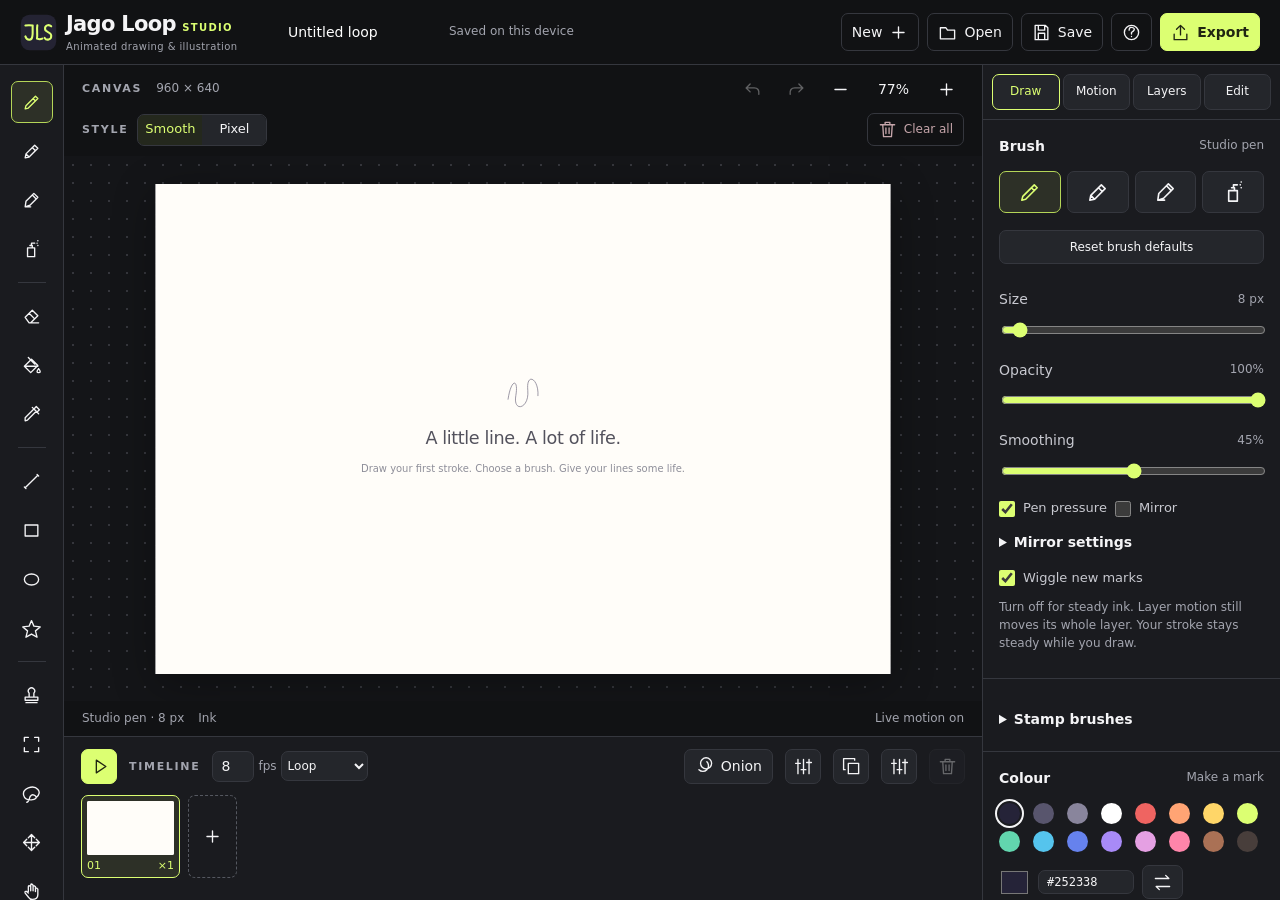
==== Jago-Loop-Studio.html @ e71e37ea "Jago Loop Studio v1.0.6 | First Public Release A free animated drawing and illustration tool by Came" ====
<!doctype html>
<html lang="en">
<!--
SPDX-License-Identifier: MIT
Copyright (c) 2026 Cameron Jago Lis Illustrates.
Original WigglyPaint and Decker by John Earnest (Internet Janitor).
Studio edition: Cameron Jago Lis Illustrates.
An independent edition; not an official release by the original creator.
Original project: https://internet-janitor.itch.io/wigglypaint
Original Decker license: Copyright (c) 2022 John Earnest, MIT.
See the Credits and Notices included with this suite.
-->
<head>
<meta charset="utf-8"><meta name="viewport" content="width=device-width,initial-scale=1">
<meta name="description" content="An offline drawing and animation studio with lively lines, layers, onion skins, and animated GIF export.">
<meta name="author" content="Original work: John Earnest (Internet Janitor). Studio edition: Cameron Jago Lis Illustrates.">
<link rel="icon" type="image/svg+xml" href="data:image/svg+xml,%3Csvg%20xmlns%3D%22http%3A%2F%2Fwww.w3.org%2F2000%2Fsvg%22%20viewBox%3D%220%200%2096%2096%22%20role%3D%22img%22%20aria-label%3D%22JLS%22%3E%3Crect%20x%3D%222%22%20y%3D%222%22%20width%3D%2292%22%20height%3D%2292%22%20rx%3D%2223%22%20fill%3D%22%23242333%22%2F%3E%3Cg%20fill%3D%22none%22%20stroke%3D%22%23dcff72%22%20stroke-width%3D%225.3%22%20stroke-linecap%3D%22round%22%20stroke-linejoin%3D%22round%22%3E%3Cpath%20d%3D%22M14%2030%20Q23%2028%2033%2030%20C32%2039%2034%2049%2032%2058%20C31%2069%2018%2070%2014%2058%22%2F%3E%3Cpath%20d%3D%22M45%2029%20C43%2039%2046%2051%2044%2064%20Q51%2067%2058%2064%22%2F%3E%3Cpath%20d%3D%22M81%2032%20C75%2026%2064%2029%2065%2039%20C65%2048%2081%2046%2081%2056%20C82%2068%2068%2069%2064%2062%22%2F%3E%3C%2Fg%3E%3C%2Fsvg%3E">
<title>Jago Loop Studio</title>
<style>
:root{color-scheme:dark;--bg:#111214;--panel:#1a1b1f;--raised:#24262b;--line:#35373e;--text:#f4f4f6;--muted:#a3a5af;--accent:#dcff72;--purple:#b1a0ff}*{box-sizing:border-box}body{margin:0;background:var(--bg);color:var(--text);font:14px/1.45 "Segoe UI",system-ui,sans-serif;overflow:hidden}button,input,select{font:inherit}button,select,input[type=text],input[type=number]{color:inherit;background:var(--raised);border:1px solid var(--line);border-radius:7px}button{cursor:pointer;display:inline-flex;align-items:center;justify-content:center;gap:7px;min-height:34px;padding:6px 10px;white-space:nowrap}button:hover{background:var(--hover);border-color:var(--hover-line)}button:disabled{opacity:.35;cursor:default}button:focus-visible,input:focus-visible,select:focus-visible{outline:2px solid var(--accent);outline-offset:3px}button.active,button[aria-pressed=true]{background:var(--selected);color:var(--accent);border-color:var(--selected-line)}button.primary{background:var(--accent);color:var(--button-ink);border-color:var(--accent);font-weight:700}button.primary:hover{background:var(--accent)}button.icon{width:36px;padding:7px}svg{width:19px;height:19px;fill:none;stroke:currentColor;stroke-width:1.7;stroke-linecap:round;stroke-linejoin:round;flex-shrink:0}.top{height:65px;display:flex;align-items:center;gap:20px;padding:0 20px;border-bottom:1px solid var(--line)}.brand{font-size:19px;font-weight:750;letter-spacing:-.8px;display:flex;align-items:center;gap:9px}.brand svg{width:32px;height:32px;stroke:var(--accent);stroke-width:2.5}.brand small{color:var(--accent);font-size:10px;letter-spacing:1.2px;margin-top:5px}.project-name{width:170px;background:transparent!important;border-color:transparent!important;padding:6px 7px}.project-name:hover{border-color:var(--line)!important}.save-state{color:var(--muted);font-size:12px}.spacer{flex:1}.top-actions,.row{display:flex;align-items:center;gap:8px}.top-actions button{background:transparent}.top-actions .primary{background:var(--accent)}.app{height:calc(100dvh - 65px);display:grid;grid-template-columns:64px minmax(200px,1fr) 264px;grid-template-rows:minmax(170px,1fr) 164px}.tools{grid-row:1 / 3;background:var(--panel);border-right:1px solid var(--line);display:flex;flex-direction:column;align-items:center;gap:7px;padding:16px 8px;overflow-y:auto}.tools button{width:42px;height:42px;background:transparent;border-color:transparent}.tools button.active{background:var(--selected);border-color:var(--selected-line);color:var(--accent)}.tools hr{border:0;border-top:1px solid var(--line);width:28px;margin:5px}.tool-color{border:3px solid #fff!important;border-radius:50%;width:26px!important;height:26px!important;min-height:26px;margin-top:6px}.workspace{display:flex;flex-direction:column;min-width:0;position:relative}.canvas-top{height:48px;display:flex;align-items:center;padding:0 18px;gap:8px;flex-shrink:0}.eyebrow{font-size:11px;font-weight:700;letter-spacing:1.7px;color:var(--muted)}.canvas-top .tag{font-size:12px;color:var(--muted);margin-left:6px}.canvas-top button{background:transparent;border-color:transparent;min-height:30px}.viewport{flex:1;min-height:0;overflow:hidden;position:relative;background-color:var(--workspace);background-image:radial-gradient(var(--grid-dot) 1px,transparent 1px);background-size:18px 18px;touch-action:none}.canvas-wrap{position:absolute;left:50%;top:50%;transform-origin:center;box-shadow:0 14px 55px #0005;background:conic-gradient(#dfe0e4 25%,#f6f6f6 0 50%,#dfe0e4 0 75%,#f6f6f6 0) 0 0/16px 16px;line-height:0}.canvas-wrap canvas{display:block;width:100%;height:100%;touch-action:none;cursor:crosshair}.empty-hint{position:absolute;left:50%;top:50%;transform:translate(-50%,-50%);pointer-events:none;text-align:center;color:#8e8e99;line-height:1.5;width:90%}.empty-hint svg{width:50px;height:50px;color:#787286;stroke-width:1.2;margin-bottom:12px}.empty-hint strong{display:block;font-size:23px;color:#53525d;font-weight:500;letter-spacing:-.5px}.empty-hint p{font-size:13px}.canvas-bottom{height:35px;display:flex;align-items:center;justify-content:space-between;padding:0 18px;font-size:12px;color:var(--muted)}.cursor-info{display:flex;gap:14px}.inspector{grid-column:3;grid-row:1/3;background:var(--panel);border-left:1px solid var(--line);overflow-y:auto}.section{padding:17px 18px;border-bottom:1px solid var(--line)}.section-title{display:flex;align-items:center;justify-content:space-between;margin-bottom:15px;font-weight:650}.section-title small{font-size:12px;color:var(--muted);font-weight:400}.brushes{display:grid;grid-template-columns:repeat(4,1fr);gap:6px;margin-bottom:17px}.brushes button{height:42px;padding:5px}.brushes svg{width:29px;height:23px}.control{margin-top:13px}.control label{display:flex;align-items:center;justify-content:space-between;margin-bottom:6px;color:var(--label)}.control output{font-size:12px;color:var(--muted);font-variant-numeric:tabular-nums}input[type=range]{width:100%;accent-color:var(--accent);height:17px;cursor:pointer}input[type=checkbox]{accent-color:var(--accent);width:16px;height:16px;margin:0}.check{display:flex;align-items:center;gap:8px;margin-top:11px;color:var(--label);font-size:13px;cursor:pointer}.palette{display:grid;grid-template-columns:repeat(8,1fr);gap:7px}.swatch{width:21px;height:21px;min-height:21px;padding:0;border-radius:50%;border:2px solid transparent}.swatch.selected{outline:2px solid var(--text);outline-offset:2px}.color-row{margin-top:13px;display:flex;align-items:center;gap:8px}.color-row input[type=color]{width:31px;height:31px;border:0;padding:0;background:none;cursor:pointer}.color-row input[type=text]{width:96px;padding:4px 8px;font:12px monospace}.color-row button{font-size:12px}.segmented{display:flex;gap:5px}.segmented button{flex:1;font-size:12px;padding:5px}.motion-heading{color:var(--accent);display:flex;align-items:center;gap:7px}.layer-list{display:flex;flex-direction:column;gap:5px}.layer{display:flex;align-items:center;gap:8px;border:1px solid var(--line);border-radius:7px;padding:5px;background:var(--raised)}.layer.selected{border-color:var(--purple);background:var(--selection)}.layer .layer-name{flex:1;min-width:0;text-align:left;font-size:13px;overflow:hidden;text-overflow:ellipsis;border:0;background:none;justify-content:flex-start;padding:4px}.layer button.icon{width:25px;min-height:25px;padding:3px;background:none;border:0}.layer .locked{color:var(--purple)}.layer-actions{display:flex;gap:5px;margin-top:9px}.layer-actions button{flex:1;padding:4px;font-size:12px;min-height:28px}.paper-row{display:flex;gap:8px;align-items:center;margin-top:13px;font-size:12px;color:var(--muted)}.paper-row input{width:27px;height:27px;padding:0;border:0;background:none}.timeline{grid-column:2;grid-row:2;background:var(--panel);border-top:1px solid var(--line);padding:12px 17px;overflow:hidden}.timeline-header{display:flex;align-items:center;gap:12px;margin-bottom:11px}.timeline-header .row{gap:4px}.timeline-header button{min-height:30px}.timeline-header select{font-size:12px;width:87px;height:30px;padding:2px}.timeline-header label{color:var(--muted);font-size:12px}.fps-input{width:42px;padding:4px 3px;text-align:center}.frames{display:flex;gap:8px;overflow-x:auto;padding-bottom:7px;scrollbar-width:thin}.frame-card{display:flex;flex-direction:column;align-items:stretch;flex-shrink:0;gap:4px;width:99px;padding:5px;border-radius:7px;background:var(--raised);position:relative}.frame-card.active{color:var(--accent);border-color:var(--accent)}.frame-card.playing{box-shadow:inset 0 0 0 2px var(--purple)}.frame-card canvas{width:87px;height:54px;object-fit:contain;background:#fff;border-radius:2px}.frame-label{display:flex;justify-content:space-between;align-items:center;font-size:11px;line-height:13px}.add-frame{width:49px;flex-shrink:0;border:1px dashed #555860;background:transparent}.toast{position:fixed;bottom:182px;left:calc(50% - 95px);background:var(--accent);color:#242817;padding:10px 17px;border-radius:9px;font-size:13px;box-shadow:0 7px 30px #0005;opacity:0;pointer-events:none;transition:opacity .2s;z-index:8}.toast.show{opacity:1}dialog{color:var(--text);background:var(--panel);border:1px solid #51545d;border-radius:14px;padding:25px;width:450px;max-width:calc(100% - 30px);box-shadow:0 24px 100px #0009}dialog::backdrop{background:#0009;backdrop-filter:blur(5px)}dialog h2{font-size:21px;margin:0 0 8px;letter-spacing:-.4px}dialog p{color:var(--muted);font-size:14px}dialog .dialog-actions{display:flex;justify-content:flex-end;gap:8px;margin-top:23px}dialog label.field{display:block;margin-top:16px;color:var(--label)}dialog label.field input,dialog label.field select{display:block;width:100%;margin-top:6px;padding:9px}dialog .close{position:absolute;right:15px;top:15px;background:none;border:0}.shortcut-grid{display:grid;grid-template-columns:1fr auto;gap:9px;font-size:13px}.shortcut-grid kbd{color:var(--accent);font:12px monospace;background:var(--raised);padding:2px 6px;border-radius:4px}progress{width:100%;accent-color:var(--accent);height:8px}.warning{color:#ffbd9e!important}.about{margin-top:22px;font-size:12px!important}.about a{color:var(--purple)}.hidden{display:none!important}.mobile-props{display:none}.sr-only{position:absolute;width:1px;height:1px;overflow:hidden;clip:rect(0,0,0,0)}
@media(max-width:1050px){.top{padding:0 12px;gap:12px}.app{grid-template-columns:58px minmax(200px,1fr) 235px}.section{padding:15px}.palette{gap:5px}.timeline-header{gap:7px}.top-actions button span{display:none}.save-state{display:none}.brand small{display:none}.project-name{width:140px}}
@media(max-width:760px){.app{grid-template-columns:53px minmax(200px,1fr);grid-template-rows:minmax(170px,1fr) 157px}.inspector{display:none;position:fixed;right:0;top:65px;bottom:0;width:254px;z-index:6;box-shadow:-12px 0 30px #0006}.inspector.open{display:block}.mobile-props{display:inline-flex}.brand{font-size:16px}.brand svg{width:25px}.project-name{width:85px;font-size:12px}.top{gap:7px}.top-actions{gap:5px}.top-actions button{padding:6px}.top-actions .optional{display:inline-flex}.tools{padding:10px 4px;gap:4px}.tools button{width:39px;height:36px;min-height:36px}.canvas-top{padding:0 8px}.canvas-bottom{padding:0 8px}.timeline{padding:10px}.timeline-header{gap:6px}.timeline-header .eyebrow{display:none}.timeline-header select{width:75px}.canvas-top .tag,.cursor-info span:last-child{display:none}.timeline-header .minor{display:none}.toast{left:15%;bottom:175px}.timeline-header .spacer{min-width:0}.top-actions .primary span{display:inline}.frame-card{width:90px}.frame-card canvas{width:78px;height:48px}}
@media(max-height:730px) and (min-width:761px){.section{padding-top:12px;padding-bottom:12px}.section-title{margin-bottom:10px}.control{margin-top:9px}.brushes{margin-bottom:10px}.tools{gap:4px;padding-top:10px}.tools button{height:36px;min-height:36px}.app{grid-template-rows:minmax(170px,1fr) 151px}}
.render-bar{display:flex;align-items:center;flex-wrap:wrap;gap:9px;padding:0 18px 10px;min-height:43px;flex-shrink:0}.render-bar .segmented{gap:0;border:1px solid var(--line);border-radius:7px;overflow:hidden}.render-bar .segmented button{border:0;border-radius:0;font-size:13px;min-height:30px;min-width:64px}.pixel-settings{display:flex;gap:7px;align-items:center;font-size:12px;color:var(--muted)}.pixel-settings select{padding:4px;width:57px}.pixel-grid-size{font-size:12px;color:var(--muted)}.clear-all{min-height:30px;font-size:12px;background:none;color:var(--danger)}.clear-all:hover{color:#ffb9b5;border-color:#df7373;background:#ec68681a}.shape-grid{display:grid;grid-template-columns:repeat(4,1fr);gap:9px;margin-top:20px}.shape-grid button{flex-direction:column;min-height:74px;font-size:12px}.shape-grid svg{width:27px;height:27px}.about-credits{margin-top:20px;padding-top:16px;border-top:1px solid var(--line);font-size:12px;color:var(--muted);line-height:1.6}.about-credits strong{display:block;color:var(--text);font-size:14px;margin-top:5px}.about-credits a{color:var(--purple)}.about-credits .credit-role{margin-top:12px;display:block;text-transform:uppercase;letter-spacing:1.2px;font-size:10px}.brand{cursor:default}button#moreShapes.active{color:var(--accent);border-color:var(--accent)}@media(max-width:760px){.render-bar{padding:0 8px 8px;gap:6px}.render-bar .eyebrow,.pixel-grid-size{display:none}.render-bar .segmented button{min-width:56px}.shape-grid{grid-template-columns:repeat(3,1fr)}.clear-all{padding:5px 7px}.render-bar .spacer{min-width:0}.pixel-settings{gap:4px}}

/* Copyright (c) 2026 Cameron Jago Lis Illustrates. MIT.
   Original inspiration: John Earnest (Internet Janitor), WigglyPaint and Decker. */
:root{--hover:#33363c;--hover-line:#646871;--label:#c8c9d0;--selected:#dcff7218;--selected-line:#b5d658;--selection:#b1a0ff12;--workspace:#141518;--grid-dot:#35363c;--button-ink:#202512;--danger:#c5a5aa;--preview:#121316}
:root[data-theme=paper]{color-scheme:light;--bg:#e9e4da;--panel:#f5f1e8;--raised:#e5dfd3;--line:#c6bdad;--text:#302f29;--muted:#686354;--accent:#426324;--purple:#725793;--hover:#d7cebd;--hover-line:#8e826e;--label:#4b473f;--selected:#42632418;--selected-line:#426324;--selection:#72579312;--workspace:#ddd6c9;--grid-dot:#bab09e;--button-ink:#ffffff;--danger:#914242;--preview:#292a28}
:root[data-theme=plum]{color-scheme:dark;--bg:#1c1825;--panel:#261f32;--raised:#352b44;--line:#51435f;--text:#f7effb;--muted:#bbaec6;--accent:#f2ba96;--purple:#ccb2fa;--hover:#463751;--hover-line:#806890;--label:#dfcfe9;--selected:#f2ba9618;--selected-line:#f2ba96;--selection:#ccb2fa12;--workspace:#201a29;--grid-dot:#46384f;--button-ink:#332432;--danger:#e0aeb9;--preview:#19141f}
.brand{font-size:21px;letter-spacing:-.7px;min-width:239px}.brand small{font-size:10px;letter-spacing:1.3px}.brand-tagline{display:block;font-size:10px;letter-spacing:.4px;font-weight:400;color:var(--muted);margin-top:1px}.app{grid-template-columns:64px minmax(200px,1fr) 298px}.inspector-tabs{display:grid;grid-template-columns:repeat(4,1fr);gap:3px;padding:9px;background:var(--panel);position:sticky;top:0;z-index:2;border-bottom:1px solid var(--line)}.inspector-tabs button{font-size:12px;min-height:36px;padding:5px}.inspector-tabs button[aria-selected=true]{color:var(--accent);border-color:var(--accent)}.inspector [data-panel].panel-hidden{display:none}.compact{display:block;margin:12px 0;font-size:12px;color:var(--label)}.compact select{display:block;width:100%;padding:7px;margin-top:5px;font-size:13px}.hint{font-size:12px;color:var(--muted);line-height:1.5;margin:10px 0}.button-grid{display:flex;flex-wrap:wrap;gap:6px;margin-top:12px}.button-grid button{font-size:12px;flex:1 1 42%;white-space:normal;min-height:35px}.full-width{width:100%;margin-top:10px}details{margin-top:10px}summary{cursor:pointer;font-weight:650;min-height:30px;padding:4px 0}details[open] summary{color:var(--accent)}#motionPreviewCanvas,#brushPreviewCanvas{display:block;width:100%;border-radius:8px;background:var(--preview);margin-top:10px}.number-grid{display:grid;grid-template-columns:1fr 1fr;gap:9px;margin:10px 0}.number-grid label{font-size:12px}.number-grid input{width:100%;padding:7px;margin-top:4px}.shade-palette{display:grid;grid-template-columns:repeat(3,1fr);gap:9px;margin-top:15px}.shade-palette label{font-size:12px;text-align:center;color:var(--muted)}.shade-palette input{display:block;width:100%;height:33px;border:0;background:none;margin:5px 0}.shade-palette button{width:100%;font-size:12px}.preset-list{display:flex;flex-direction:column;gap:8px;margin:17px 0;max-height:280px;overflow:auto}.preset-row{display:flex;gap:5px}.preset-row button:first-child{flex:1;justify-content:flex-start;white-space:normal}.preset-row button:last-child{flex:0 0 34px}.top-actions button{min-height:38px}.tools{scrollbar-width:thin}.tools button{flex-shrink:0}.section input[type=range]{height:24px}.layer-name .badge{font-size:10px}.brand svg{width:37px;height:37px}.project-name{width:150px}.shade-palette button,.number-grid input{min-height:34px}#helpDialog{width:570px;max-height:88vh;overflow:auto}#libraryDialog{width:520px}#classicControls{margin-top:16px}.inspector .section{padding:16px}.motion-editor .control{margin-top:11px}
@media(max-width:1050px){.app{grid-template-columns:58px minmax(200px,1fr) 270px}.brand{min-width:184px;font-size:19px}.brand small{display:inline;font-size:9px}.brand-tagline{display:none}.project-name{width:110px}.top{gap:8px}}
@media(max-width:760px){.app{grid-template-columns:53px minmax(190px,1fr)}.inspector{width:min(320px,calc(100vw - 53px))}.brand{min-width:0;font-size:15px}.brand small{font-size:8px}.brand svg{width:25px;height:25px}.project-name{width:76px}.top-actions button{padding:6px;min-width:33px}.top-actions{gap:3px}.top-actions .primary span{display:none}.tools button{min-height:40px}.inspector-tabs button{min-height:42px}.button-grid button{min-height:42px}.top{padding:0 7px}.canvas-top{height:43px}.render-bar{min-height:39px}.inspector .section input[type=range]{height:30px}}
@media(prefers-reduced-motion:reduce){.toast{transition:none}}

@media(max-width:760px){.brand{white-space:nowrap}.tools{overflow-x:hidden}.timeline-header{overflow-x:auto;scrollbar-width:thin;padding-bottom:3px;min-height:37px}.timeline-header>*{flex-shrink:0}.top .spacer{display:none}}
@media(max-width:460px){.top{height:94px;display:grid;grid-template-columns:1fr auto;grid-template-rows:54px 32px;gap:0 6px}.top-actions{grid-column:2;grid-row:1}.project-name{grid-column:1/3;grid-row:2;width:100%;font-size:12px;padding:3px 7px}.brand{min-width:0}.brand small{display:block;margin-top:0}.brand-tagline{display:none}.canvas-top{gap:2px}.canvas-top .eyebrow{display:none}.app{height:calc(100dvh - 94px)}.inspector{top:94px}}

@media(max-width:760px){.inspector-close{margin:8px;width:calc(100% - 16px);min-height:40px}.inspector-tabs{top:0}}

.brand svg{stroke:none;flex-shrink:0}.brand svg path{stroke-width:5.3}.brand svg rect{stroke:none}#brushPreviewCanvas{border:1px solid var(--line)}#resetBrush{margin:0 0 12px;font-size:12px}.toast{color:var(--button-ink)}

.about-support{border-top:1px solid var(--line);margin-top:22px;padding-top:12px}.about-support h3{font-size:15px;margin:6px 0}.about-support a{color:var(--purple);text-underline-offset:3px}

:root[data-theme=candy]{color-scheme:light;--bg:#fbe8f0;--panel:#fff2f7;--raised:#f6dce9;--line:#d9afc6;--text:#503447;--muted:#805a72;--accent:#a64578;--purple:#79569c;--hover:#edc7de;--hover-line:#b66f99;--label:#65465b;--selected:#a6457815;--selected-line:#a64578;--selection:#b190cf22;--workspace:#f3e3f3;--grid-dot:#d6b8d5;--button-ink:#ffffff;--danger:#a14061;--preview:#392a40}
:root[data-theme=candy] .top{background:linear-gradient(110deg,#fff4f8,#f5e5fb)}
.layer-thumbnail{width:40px;height:30px;flex-shrink:0;border:1px solid var(--line);border-radius:4px;background:conic-gradient(#e6e2e8 25%,#fff 0 50%,#e6e2e8 0 75%,#fff 0) 0 0/8px 8px;cursor:pointer}.layer{gap:5px}.layer .layer-name{white-space:normal;line-height:1.2}.layer-actions{flex-wrap:wrap}.layer-actions button{flex:1 1 auto}
#patternControls{border:1px solid var(--line);border-radius:8px;padding:0 10px 6px;margin:10px 0}#brushPackDialog{max-height:88vh;overflow:auto}.brush-pack-steps{padding-left:23px}.brush-pack-steps li{margin:12px 0}

input.tool-color{appearance:none;-webkit-appearance:none;flex-shrink:0;padding:0;background:none;cursor:pointer;overflow:hidden}input.tool-color::-webkit-color-swatch-wrapper{padding:0}input.tool-color::-webkit-color-swatch{border:0;border-radius:50%}input.tool-color::-moz-color-swatch{border:0;border-radius:50%}

</style>
</head>
<body>
<header class="top"><div class="brand"><svg xmlns="http://www.w3.org/2000/svg" viewBox="0 0 96 96" role="img" aria-label="JLS"><rect x="2" y="2" width="92" height="92" rx="23" fill="#242333"/><g fill="none" stroke="#dcff72" stroke-width="5.3" stroke-linecap="round" stroke-linejoin="round"><path d="M14 30 Q23 28 33 30 C32 39 34 49 32 58 C31 69 18 70 14 58"/><path d="M45 29 C43 39 46 51 44 64 Q51 67 58 64"/><path d="M81 32 C75 26 64 29 65 39 C65 48 81 46 81 56 C82 68 68 69 64 62"/></g></svg><span>Jago Loop <small>STUDIO</small><span class="brand-tagline">Animated drawing &amp; illustration</span></span></div><input id="projectName" class="project-name" aria-label="Project name" value="Untitled loop" maxlength="60"><span id="saveState" class="save-state">Saved on this device</span><div class="spacer"></div><div class="top-actions"><button id="newBtn" title="New drawing"><span>New</span><i data-icon="plus"></i></button><button id="openBtn" title="Open project"><i data-icon="folder"></i><span>Open</span></button><button id="saveBtn" title="Save editable project (Ctrl+S)"><i data-icon="save"></i><span>Save</span></button><button id="helpBtn" class="optional" title="Help and shortcuts"><i data-icon="help"></i></button><button id="exportBtn" class="primary" aria-label="Export"><i data-icon="export"></i><span>Export</span></button></div></header>
<main class="app">
<nav class="tools" aria-label="Drawing tools" id="toolBar"></nav>
<section class="workspace" aria-label="Drawing workspace"><div class="canvas-top"><span class="eyebrow">CANVAS</span><span id="dimensions" class="tag">960 × 640</span><div class="spacer"></div><button id="undoBtn" class="icon" title="Undo (Ctrl+Z)"><i data-icon="undo"></i></button><button id="redoBtn" class="icon" title="Redo (Ctrl+Shift+Z)"><i data-icon="redo"></i></button><button id="zoomOut" class="icon" title="Zoom out"><i data-icon="minus"></i></button><button id="fitBtn" title="Fit canvas (0)">Fit</button><button id="zoomIn" class="icon" title="Zoom in"><i data-icon="plus"></i></button><button id="propsBtn" class="icon mobile-props" title="Brush, motion and layers"><i data-icon="sliders"></i></button></div><div class="render-bar"><span class="eyebrow">STYLE</span><div class="segmented" role="group" aria-label="Drawing style"><button id="smoothStyle" aria-pressed="true" title="Smooth drawing">Smooth</button><button id="pixelStyle" aria-pressed="false" title="Crisp pixel drawing">Pixel</button></div><div id="pixelSettings" class="pixel-settings hidden"><label for="pixelSize">Pixel size</label><select id="pixelSize"><option value="1">1 px</option><option value="2">2 px</option><option value="3">3 px</option><option value="4" selected>4 px</option><option value="6">6 px</option><option value="8">8 px</option><option value="12">12 px</option></select><span id="pixelGridSize" class="pixel-grid-size"></span></div><div class="spacer"></div><button id="clearAll" class="clear-all" title="Clear all artwork in every frame and layer"><i data-icon="trash"></i>Clear all</button></div><div id="viewport" class="viewport"><div id="canvasWrap" class="canvas-wrap"><canvas id="canvas" width="960" height="640" aria-label="Drawing canvas. Select a tool and draw with a mouse, touch or pen."></canvas><div id="emptyHint" class="empty-hint"><svg viewBox="0 0 64 64"><path d="M7 45C12 10 25 10 20 39s23 22 20-9S59 10 57 39"/></svg><strong>A little line. A lot of life.</strong><p>Draw your first stroke. Choose a brush. Give your lines some life.</p></div></div></div><div class="canvas-bottom"><div class="cursor-info"><span id="toolStatus">Pen · 8 px</span><span id="layerStatus">Ink</span></div><span id="activityStatus">Live wiggle on</span></div></section>
<aside id="inspector" class="inspector" aria-label="Drawing settings"><button id="closeInspector" class="mobile-props inspector-close">Back to drawing</button><div class="inspector-tabs" role="tablist" aria-label="Studio settings"><button id="tab-draw" data-panel-tab="draw" role="tab" aria-selected="true">Draw</button><button id="tab-motion" data-panel-tab="motion" role="tab" aria-selected="false">Motion</button><button id="tab-layers" data-panel-tab="layers" role="tab" aria-selected="false">Layers</button><button id="tab-edit" data-panel-tab="edit" role="tab" aria-selected="false">Edit</button></div>
<section class="section" data-panel="draw"><div class="section-title"><span>Brush</span><small id="brushName">Studio pen</small></div><div id="brushes" class="brushes"></div><button id="resetBrush" class="full-width" title="Reset size, opacity, smoothing, pressure, mirror, fill and new-mark wiggle. Keeps the tool and colour.">Reset brush defaults</button><label id="shapeFillRow" class="check hidden" style="margin:0 0 12px"><input id="shapeFill" type="checkbox">Filled shape</label><div class="control"><label for="size">Size <output id="sizeValue">8 px</output></label><input id="size" type="range" min="1" max="160" value="8"></div><div class="control"><label for="opacity">Opacity <output id="opacityValue">100%</output></label><input id="opacity" type="range" min="5" max="100" value="100"></div><div class="control"><label for="smoothing">Smoothing <output id="smoothingValue">45%</output></label><input id="smoothing" type="range" min="0" max="90" value="45"></div><div class="row"><label class="check"><input id="pressure" type="checkbox" checked>Pen pressure</label><label class="check"><input id="symmetry" type="checkbox">Mirror</label></div><details id="mirrorDetails"><summary>Mirror settings</summary><label class="field compact">Symmetry<select id="mirrorMode"><option value="vertical">Left / right</option><option value="horizontal">Top / bottom</option><option value="both">Four-way</option><option value="radial">Radial</option></select></label><div id="mirrorSegmentsControl" class="control hidden"><label for="mirrorSegments">Radial copies<output id="mirrorSegmentsValue">6</output></label><input id="mirrorSegments" type="range" min="2" max="12" value="6"></div><div class="control"><label for="mirrorX">Centre across (%)<output id="mirrorXValue">50</output></label><input id="mirrorX" type="range" min="0" max="100" value="50"></div><div class="control"><label for="mirrorY">Centre down (%)<output id="mirrorYValue">50</output></label><input id="mirrorY" type="range" min="0" max="100" value="50"></div><button id="resetMirror" class="full-width">Reset mirror defaults</button><p class="hint">Enable Mirror above. Applies to new strokes and shapes, including stamps and erasing. Each mark keeps its own symmetry settings. Guides are never exported.</p></details><label class="check"><input id="drawAnimate" type="checkbox" checked>Wiggle new marks</label><p class="hint">Turn off for steady ink. Layer motion still moves its whole layer. Your stroke stays steady while you draw.</p></section>
<section class="section" data-panel="draw"><details id="stampDetails"><summary>Stamp brushes</summary><label class="field compact">Stamp shape<select id="stampTip"></select></label><canvas id="brushPreviewCanvas" width="480" height="200" aria-label="Brush stroke preview on canvas paper"></canvas><p id="brushPreviewLabel" class="hint"></p>
<div id="patternControls"><label class="field compact" id="patternModeField">Hatching layout<select id="stampPatternMode"><option value="aligned">Continuous pattern</option><option value="stamps">Individual stamps</option></select></label><div class="control"><label for="stampPatternScale">Pattern size (canvas px)<output id="stampPatternScaleValue">2</output></label><input id="stampPatternScale" type="range" min="1" max="24" value="2" step="1"></div><div id="densityControl"><div class="control"><label for="stampDensity">Dither coverage (%)<output id="stampDensityValue">50</output></label><input id="stampDensity" type="range" min="5" max="100" value="50" step="1"></div></div><p id="patternHint" class="hint"></p></div>
<div class="button-grid"><button id="useStamp" class="primary">Use stamp brush (J)</button><button id="resetStamp" title="Reset stamp options, keeping your stamp shape, colour and brush size.">Reset stamp defaults</button></div>
<label class="field compact">Placement<select id="stampMode"><option value="continuous">Along a stroke</option><option value="single">One stamp per click</option></select></label><div id="stampSpacingControl"><div class="control"><label for="stampSpacing">Spacing (%)<output id="stampSpacingValue">30</output></label><input id="stampSpacing" type="range" min="5" max="300" value="30" step="1"></div></div>
<details><summary>Variation &amp; pressure</summary><div id="stampRotationControl"><div class="control"><label for="stampRotation">Stamp rotation<output id="stampRotationValue">0</output></label><input id="stampRotation" type="range" min="-180" max="180" value="0" step="1"></div><label id="stampFollowControl" class="check"><input id="stampFollow" type="checkbox">Rotate along the stroke</label></div><div class="control"><label for="stampScatter">Scatter (%)<output id="stampScatterValue">0</output></label><input id="stampScatter" type="range" min="0" max="200" value="0" step="1"></div><div class="control"><label for="stampVariation">Size variation (%)<output id="stampVariationValue">10</output></label><input id="stampVariation" type="range" min="0" max="100" value="10" step="1"></div><label id="stampColourControl" class="check"><input id="stampColour" type="checkbox">Keep original image colours</label><label class="check"><input id="stampPressureOpacity" type="checkbox">Pressure changes opacity</label></details>
<label class="field compact">How stamps move<select id="stampMotionPlacement"><option value="stroke">Follow the moving stroke</option><option value="individual">Each stamp moves independently</option><option value="layer">Use only whole-layer motion</option></select></label>
<div class="button-grid"><button id="importTip">Import stamp image</button><button id="selectionTip">Create stamp from selection</button><button id="openBrushLibrary">Stamp presets</button><button id="brushPackHelp">Make a brush pack</button></div><p class="hint">A stamp repeats a shape or image as you draw. Save stamp preset remembers that shape and its settings. It does not save normal pen or pencil settings.</p></details></section><section class="section" data-panel="draw"><div class="section-title"><span>Colour</span><small>Make a mark</small></div><div id="palette" class="palette"></div><div class="color-row"><input id="color" type="color" value="#252338" aria-label="Custom drawing colour"><input id="hexColor" type="text" value="#252338" maxlength="7" aria-label="Hex colour"><button id="swapColor" title="Swap current and previous colour (X)"><i data-icon="swap"></i></button></div></section>
<section class="section" data-panel="motion"><div class="section-title"><span class="motion-heading"><i data-icon="wiggle"></i>Motion</span><input id="wiggleEnabled" type="checkbox" checked aria-label="Enable wiggle"></div><div class="motion-editor"><label class="field compact">Wiggle type<select id="motionType"><option value="classic">Classic line boil</option><option value="sway">Sway</option><option value="ripple">Ripple</option><option value="flutter">Flutter</option><option value="breathe">Breathe</option><option value="spring">Spring</option><option value="drift">Drift</option><option value="crawl">Texture crawl</option></select></label><canvas id="motionPreviewCanvas" width="240" height="80" aria-label="Preview of the selected motion"></canvas><p id="motionDescription" class="hint"></p><label class="field compact">Edit settings for<select id="motionScope"><option value="new">New strokes</option><option value="layer">Whole active layer</option></select></label><div id="modernMotionControls"><div class="control" data-motion-types="ripple flutter breathe spring drift crawl"><label for="mAmount">Amount<output id="mAmountValue">16</output></label><input id="mAmount" type="range" min="0" max="80" value="16" step="0.5"></div><div class="control" ><label for="mSpeed">Cycles per loop<output id="mSpeedValue">1</output></label><input id="mSpeed" type="range" min="1" max="8" value="1" step="0.25"></div><div class="control" data-motion-types="sway"><label for="mAngle">Rocking angle<output id="mAngleValue">10</output></label><input id="mAngle" type="range" min="0" max="60" value="10" step="1"></div><div class="control" data-motion-types="ripple"><label for="mWavelength">Wavelength<output id="mWavelengthValue">120</output></label><input id="mWavelength" type="range" min="10" max="1000" value="120" step="5"></div><div class="control" data-motion-types="flutter"><label for="mReach">Flutter reach<output id="mReachValue">100</output></label><input id="mReach" type="range" min="10" max="100" value="100" step="1"></div><div class="control" data-motion-types="flutter"><label for="mGust">Gust variation<output id="mGustValue">25</output></label><input id="mGust" type="range" min="0" max="100" value="25" step="1"></div><div class="control" data-motion-types="spring"><label for="mStiffness">Spring oscillations<output id="mStiffnessValue">3</output></label><input id="mStiffness" type="range" min="1" max="8" value="3" step="1"></div><div class="control" data-motion-types="spring"><label for="mDamping">Settling<output id="mDampingValue">3</output></label><input id="mDamping" type="range" min="0" max="10" value="3" step="0.25"></div><div data-motion-types="sway breathe spring drift"><div class="control" ><label for="mAnchorX">Anchor across<output id="mAnchorXValue">50</output></label><input id="mAnchorX" type="range" min="0" max="100" value="50" step="1"></div><div class="control" ><label for="mAnchorY">Anchor down<output id="mAnchorYValue">50</output></label><input id="mAnchorY" type="range" min="0" max="100" value="50" step="1"></div></div><div data-motion-types="breathe spring drift"><div class="control" ><label for="mBalanceX">Horizontal influence<output id="mBalanceXValue">100</output></label><input id="mBalanceX" type="range" min="0" max="200" value="100" step="1"></div><div class="control" ><label for="mBalanceY">Vertical influence<output id="mBalanceYValue">100</output></label><input id="mBalanceY" type="range" min="0" max="200" value="100" step="1"></div></div><div data-motion-types="flutter"><label class="field compact">Pinned end<select id="mPin"><option value="start">Start of stroke / left of layer</option><option value="end">End of stroke / right of layer</option></select></label></div><div data-motion-types="ripple flutter"><label class="field compact">Travel direction<select id="mDirection"><option value="1">Forward</option><option value="-1">Reverse</option></select></label></div><div data-motion-types="drift"><label class="field compact">Path<select id="mPath"><option value="ellipse">Ellipse</option><option value="line">Side to side</option><option value="figure8">Figure eight</option></select></label></div><div class="control" ><label for="mPhase">Timing offset<output id="mPhaseValue">0</output></label><input id="mPhase" type="range" min="0" max="100" value="0" step="1"></div><label class="check"><input id="mLoop" type="checkbox" checked>Fit whole cycles to the loop</label><label class="check"><input id="mShared" type="checkbox" checked>Keep strokes in time together</label><label class="check"><input id="mStepped" type="checkbox" >Stepped motion</label><div class="control" ><label for="motionLoopSeconds">Single-frame loop seconds<output id="motionLoopSecondsValue">3</output></label><input id="motionLoopSeconds" type="range" min="1" max="12" value="3" step="1"></div></div><label class="check"><input id="motionPreviewToggle" type="checkbox" >Preview these settings on the layer</label><div class="button-grid"><button id="applyLayerMotion">Apply to layer</button><button id="applyStrokeMotion">Apply to strokes</button><button id="clearLayerMotion">Clear layer motion</button><button id="resetMotion">Reset settings</button></div><p class="hint">Apply to strokes updates this layer in every frame. Layer motion moves its marks together.</p><div class="button-grid"><button id="pauseMotion">Pause live motion</button><button id="openMotionLibrary">Motion presets</button></div></div><div id="classicControls"><div class="segmented" id="motionPresets"><button data-motion="gentle">Gentle</button><button data-motion="lively" class="active">Lively</button><button data-motion="wild">Wild</button></div><div class="control"><label for="wiggle">Amount <output id="wiggleValue">3 px</output></label><input id="wiggle" type="range" min="0" max="12" step="0.5" value="3"></div><div class="control"><label for="boil">Redraws per second <output id="boilValue">8</output></label><input id="boil" type="range" min="1" max="24" value="8"></div></div><label class="check"><input id="animateStroke" type="checkbox" checked>Give new strokes a wiggle</label></section>
<section class="section" data-panel="layers"><div class="section-title"><span>Layers</span><button id="addLayer" class="icon" title="Add layer"><i data-icon="plus"></i></button></div><button id="importImage"><i data-icon="image"></i>Import image</button><p class="hint">Import on a separate layer, or add to the active layer.</p><div id="layers" class="layer-list"></div><div class="layer-actions"><button id="layerUp" title="Move layer up">↑</button><button id="layerDown" title="Move layer down">↓</button><button id="duplicateLayer" title="Duplicate this layer and its artwork in every frame">Duplicate</button><button id="renameLayer" title="Rename layer">Rename</button><button id="deleteLayer" title="Delete layer"><i data-icon="trash"></i></button></div><div class="layer-actions"><button id="flipH" title="Flip current layer artwork horizontally">Flip ↔</button><button id="flipV" title="Flip current layer artwork vertically">Flip ↕</button><button id="clearLayer" title="Clear current layer in this frame">Clear</button></div><div class="control"><label for="layerOpacity">Layer opacity <output id="layerOpacityValue">100%</output></label><input id="layerOpacity" type="range" min="0" max="100" value="100"></div><div class="paper-row"><input type="color" id="paperColor" value="#fffdf9" aria-label="Paper colour"><span>Paper</span><label class="check" style="margin:0 0 0 auto"><input type="checkbox" id="transparent">Transparent</label></div></section>
<section class="section" data-panel="layers"><div class="section-title">Shading</div><label class="check"><input id="alphaLock" type="checkbox" >Lock this layer’s transparency</label><label class="field compact">Blend mode<select id="layerBlend"><option value="source-over">Normal</option><option value="multiply">Multiply</option><option value="screen">Screen</option><option value="overlay">Overlay</option><option value="darken">Darken</option><option value="lighten">Lighten</option></select></label><label class="field compact">Clip inside<select id="clipBase"><option value="">No clipping</option></select></label><label class="check"><input id="followMotion" type="checkbox" checked>Follow base layer motion</label><button id="newClipLayer" class="full-width">Add shading layer</button><label class="field compact">Fill boundaries<select id="fillReference"><option value="layer">Active layer</option><option value="visible">All visible artwork</option></select></label><p class="hint">Alpha lock affects new marks. A clipping layer keeps shading inside its base layer.</p><p class="hint">Base is the main colour, Shadow is the darker shade, and Light is the highlight. Choose a colour, then Use to draw with it. These swatches do not recolour existing artwork. Add a shading layer to keep new shadows inside your base shape.</p><div class="shade-palette"><label>Base<input id="shadeBase" type="color" value="#e6a372"><button id="pickBase">Use</button></label><label>Shadow<input id="shadeShadow" type="color" value="#805c73"><button id="pickShadow">Use</button></label><label>Light<input id="shadeLight" type="color" value="#ffebae"><button id="pickLight">Use</button></label></div><div class="button-grid"><button id="celBrush">Hard shading</button><button id="hatchBrush">Hatching</button><button id="ditherBrush">Pixel dither</button></div></section><section class="section" data-panel="edit"><div class="section-title">Selection &amp; transform</div><div class="button-grid"><button id="selectRectangle">Rectangle (U)</button><button id="selectLasso">Lasso (K)</button></div><p id="selectionStatus" class="hint">Draw around part of the active layer.</p><div class="button-grid"><button id="selectionCopy">Copy</button><button id="selectionCut">Cut</button><button id="selectionPaste">Paste</button><button id="selectionDelete">Delete</button><button id="selectionClear">Deselect</button></div><details><summary>Transform selected artwork</summary><p class="hint">Moving, copying and transforming keep the original marks and their animation. Motion resumes after you drop the selection. The selection edge clips its contents.</p><div class="number-grid"><label>Scale %<input id="selectionScale" type="number" min="10" max="400" value="100"></label><label>Angle °<input id="selectionAngle" type="number" min="-180" max="180" value="0"></label><label>Move across<input id="selectionX" type="number" min="-2048" max="2048" value="0"></label><label>Move down<input id="selectionY" type="number" min="-2048" max="2048" value="0"></label></div><button id="selectionTransform" class="full-width">Apply transform</button></details></section><section class="section" data-panel="edit"><div class="section-title">Drawing aids</div><label class="field compact">Canvas guides<select id="guideMode"><option value="none">Off</option><option value="grid">Grid</option><option value="arc">Arc with equal time steps</option></select></label><div id="gridControls" class="hidden"><div class="control"><label for="gridWidth">Cell width (px)<output id="gridWidthValue">40</output></label><input id="gridWidth" type="range" min="8" max="256" value="40" step="1"></div><div class="control"><label for="gridHeight">Cell height (px)<output id="gridHeightValue">40</output></label><input id="gridHeight" type="range" min="8" max="256" value="40" step="1"></div><div class="control"><label for="gridX">Offset across (px)<output id="gridXValue">0</output></label><input id="gridX" type="range" min="0" max="256" value="0" step="1"></div><div class="control"><label for="gridY">Offset down (px)<output id="gridYValue">0</output></label><input id="gridY" type="range" min="0" max="256" value="0" step="1"></div><div class="control"><label for="gridMajor">Strong line every (cells)<output id="gridMajorValue">4</output></label><input id="gridMajor" type="range" min="1" max="10" value="4" step="1"></div><button id="resetGrid" class="full-width">Reset grid</button><p class="hint">A visual guide only. It does not snap or move your drawing.</p></div><div id="arcControls" class="hidden"><div class="control"><label for="arcX">Centre across (%)<output id="arcXValue">50</output></label><input id="arcX" type="range" min="0" max="100" value="50" step="1"></div><div class="control"><label for="arcY">Baseline down (%)<output id="arcYValue">80</output></label><input id="arcY" type="range" min="0" max="100" value="80" step="1"></div><div class="control"><label for="arcWidth">Arc width (%)<output id="arcWidthValue">76</output></label><input id="arcWidth" type="range" min="10" max="180" value="76" step="1"></div><div class="control"><label for="arcHeight">Arc rise (%)<output id="arcHeightValue">50</output></label><input id="arcHeight" type="range" min="-80" max="80" value="50" step="1"></div><div class="control"><label for="arcSteps">Timing intervals<output id="arcStepsValue">12</output></label><input id="arcSteps" type="range" min="2" max="24" value="12" step="1"></div><button id="resetArc" class="full-width">Reset arc</button><p class="hint">These controls position a guide only. They do not move or animate your drawing.</p></div><p class="hint">Mouse: choose Pan (H) and drag, or drag with the middle button. Use the mouse wheel to zoom and 0 to fit the canvas.</p><details><summary>Touchscreen and pen</summary><label class="check"><input id="touchDraw" type="checkbox" checked>Draw with one finger</label><p class="hint">On a touchscreen, two fingers pan and zoom. Turn off finger drawing to pan with one finger while using a pen. These settings do not affect mouse input.</p></details><p class="hint">Guides are never exported.</p><div class="button-grid"><button id="copyFrameArt">Copy frame artwork</button><button id="pasteFrameArt">Paste frame artwork</button><button id="saveCheckpoint">Save snapshot</button><button id="openRecovery">Recovery snapshots</button></div></section></aside>
<section class="timeline" aria-label="Animation timeline"><div class="timeline-header"><button id="playBtn" class="primary icon" title="Play / pause (Space)"><i data-icon="play"></i></button><span class="eyebrow">TIMELINE</span><div class="row"><input id="fps" class="fps-input" type="number" min="1" max="24" value="8" aria-label="Frames per second"><label for="fps">fps</label><select id="loopMode" aria-label="Playback mode"><option value="loop">Loop</option><option value="pingpong">Ping-pong</option></select></div><div class="spacer"></div><button id="onionBtn" title="Onion skin (O)" aria-pressed="false"><i data-icon="onion"></i><span class="minor">Onion</span></button><button id="onionSettingsBtn" class="icon" title="Onion skin settings"><i data-icon="sliders"></i></button><button id="duplicateFrame" class="icon" title="Duplicate frame (D)"><i data-icon="copy"></i></button><button id="frameOptions" class="icon" title="Frame timing and order"><i data-icon="sliders"></i></button><button id="deleteFrame" class="icon" title="Delete current frame"><i data-icon="trash"></i></button></div><div id="frames" class="frames"></div></section>
</main>
<dialog id="importImageDialog"><h2>Add an image</h2><p>Import PNG, JPEG, WebP or GIF. Images fit inside the canvas. Animated GIFs import as a still image.</p><label class="field">Place image on<select id="imageDestination"><option value="new">A new layer</option><option value="active">The active layer</option></select></label><p class="hint">A new layer lets you move, hide or animate the image separately. It appears in the current frame.</p><div class="dialog-actions"><button data-close>Cancel</button><button id="chooseImage" class="primary">Choose image</button></div></dialog><input id="tipInput" type="file" accept="image/png" hidden><input id="presetInput" type="file" accept=".jagopresets,.json" hidden><dialog id="brushPackDialog"><h2>Make your own brush pack</h2><p>A stamp is a small shape or image you can paint with. For example, turn a drawn star into a stamp, then click to place one star or drag to paint a trail of stars.</p><ol class="brush-pack-steps"><li><strong>Create a stamp.</strong> Draw a small mark, then use Rectangle selection or Lasso to select it on its layer. Open <strong>Draw &gt; Stamp brushes</strong> and choose <strong>Create stamp from selection</strong>. Or choose <strong>Import stamp image</strong> to use a PNG. A transparent background avoids a box around the stamp.</li><li><strong>Try it out.</strong> Choose your stamp under <strong>Stamp shape</strong>. Adjust size, spacing and colour, then click <strong>Use stamp brush (J)</strong> and draw. Spacing controls the gaps between repeated marks.</li><li><strong>Save the setup.</strong> Open <strong>Stamp presets</strong>, enter a name and choose <strong>Save stamp preset</strong>. A preset remembers the stamp image and settings shown in the dialog. It saves that stamp setup even if you last used a normal pen.</li><li><strong>Make a pack.</strong> Repeat for any other stamps, then choose <strong>Export library</strong> in Stamp presets. This downloads all your saved stamp and motion presets as one .jagopresets file, including the custom stamp images they use.</li><li><strong>Share or reload it.</strong> Use <strong>Import library</strong> in Stamp presets to add a pack, then click a saved stamp's name to use it.</li></ol><p class="hint">Creating a stamp captures a still image, without its animation. Save movement separately with Save motion preset. Custom stamp images fit inside 128 × 128 pixels. A project holds 24 custom images; a library holds 30 stamp and 30 motion presets. Export a backup to keep or share. Use marks you own or have permission to share.</p><div class="dialog-actions"><button data-close>Done</button></div></dialog><dialog id="libraryDialog"><h2>Stamp &amp; motion presets</h2><p>A preset is a saved setup you can use again. Save stamp preset remembers the stamp image, size, colour, opacity and stamp options shown below, even if a normal pen is selected. It does not save normal pen or pencil settings. Export library downloads all saved stamp and motion presets as one shareable pack. Import library adds a pack you already have.</p><p id="stampPresetSummary" class="hint"></p><label class="field">Preset name<input id="presetName" type="text" maxlength="50" placeholder="My stipple stamp"></label><div class="button-grid"><button id="saveBrushPreset">Save stamp preset</button><button id="saveMotionPreset">Save motion preset</button></div><div id="presetList" class="preset-list"></div><div class="button-grid"><button id="exportPresets">Export library</button><button id="importPresets">Import library</button></div><div class="dialog-actions"><button data-close>Done</button></div></dialog><dialog id="recoveryDialog"><h2>Recovery snapshots</h2><p>Up to three recent local snapshots. Save a project file for a lasting backup.</p><div id="recoveryList" class="preset-list"></div><div class="dialog-actions"><button data-close>Done</button></div></dialog><div id="toast" class="toast" role="status"></div><input id="fileInput" type="file" accept=".jago,.wiggly,.json" hidden><input id="imageInput" type="file" accept="image/png,image/jpeg,image/webp,image/gif" hidden>
<dialog id="onionDialog"><h2>Onion skin</h2><p>See neighbouring drawing frames while you work. Earlier frames are pink; later frames are blue.</p><label class="check"><input id="onionEnabled" type="checkbox">Show onion skin</label><div class="control"><label for="onionBefore">Frames before<output id="onionBeforeValue">1</output></label><input id="onionBefore" type="range" min="0" max="8" value="1"></div><div class="control"><label for="onionAfter">Frames after<output id="onionAfterValue">1</output></label><input id="onionAfter" type="range" min="0" max="8" value="1"></div><div class="control"><label for="onionOpacity">Onion opacity (%)<output id="onionOpacityValue">20</output></label><input id="onionOpacity" type="range" min="5" max="80" value="20"></div><label class="check"><input id="onionFade" type="checkbox" checked>Fade frames further away</label><label class="check"><input id="onionOriginal" type="checkbox">Use original artwork colours</label><p class="hint">Closer frames are stronger when fading is on. Frames stop at the timeline ends. These guides are hidden during playback and never exported.</p><div class="dialog-actions"><button id="resetOnion">Reset defaults</button><button data-close>Done</button></div></dialog><dialog id="newDialog"><h2>Fresh paper.</h2><p>Save your current project first if you want to keep it.</p><label class="field">Canvas size<select id="canvasSize"><option value="960,640">Landscape · 960 × 640</option><option value="800,800">Square · 800 × 800</option><option value="640,960">Portrait · 640 × 960</option><option value="1280,720">Wide · 1280 × 720</option><option value="1920,1080">Full HD · 1920 × 1080</option><option value="1440,1440">Large square · 1440 × 1440</option><option value="1080,1920">Tall HD · 1080 × 1920</option><option value="512,342">Original · 512 × 342</option></select></label><label class="field">Drawing style<select id="newStyle"><option value="smooth">Smooth</option><option value="pixel">Pixel · classic 4 px grid</option></select></label><label class="field">Start with<select id="starter"><option value="blank">A blank canvas</option><option value="demo">Bouncing ball · pencil animation study</option></select></label><div class="dialog-actions"><button data-close>Cancel</button><button id="createProject" class="primary">Create drawing</button></div></dialog>
<dialog id="exportDialog"><h2>Let it out into the world.</h2><p id="exportSummary">Export your drawing.</p><label class="field">Format<select id="exportFormat"><option value="gif">Animated GIF · seamless loop</option><option value="png">PNG · current frame</option><option value="sequence">PNG sequence · full motion (ZIP)</option><option value="sheet">PNG sprite sheet · all frames</option></select></label><label class="field">Drawing style<select id="exportStyle"><option value="current">Current canvas style</option><option value="smooth">Smooth</option><option value="pixel">Pixel</option></select></label><label class="field">Size<select id="exportScale"><option value="0.5">50% · smaller file</option><option value="1" selected>100% · original size</option><option value="2">200% · double dimensions</option></select></label><label class="field hidden" id="sequenceRateField">PNG sequence frame rate<select id="sequenceRate"><option value="12">12 fps</option><option value="24" selected>24 fps</option><option value="30">30 fps</option><option value="60">60 fps</option></select></label><label class="field" id="secondsField">Loop length (seconds)<input id="exportSeconds" type="number" min="1" max="12" value="3"></label><label class="check"><input id="exportTransparent" type="checkbox">Transparent background</label><p id="exportNote" style="font-size:12px">GIF uses 256 colours. PNG keeps full colour and soft transparency.</p><progress id="exportProgress" value="0" max="1" class="hidden"></progress><div class="dialog-actions"><button data-close>Cancel</button><button id="downloadExport" class="primary"><i data-icon="export"></i>Export GIF</button></div></dialog>
<dialog id="frameDialog"><h2>Frame settings</h2><label class="field">Hold for (timeline beats)<input id="frameHold" type="number" min="1" max="24" value="1"></label><p>A longer hold keeps this drawing on screen while its lines keep wiggling.</p><button id="allFrameTiming" class="full-width">Apply timing to all frames</button><p class="hint">Changing the number edits the current frame. The button copies this hold to every existing frame. Undo restores the previous timings. Timeline fps already applies to every frame.</p><p id="frameTimingResult" class="hint" role="status" aria-live="polite"></p><div class="row"><button id="frameLeft">← Move earlier</button><button id="frameRight">Move later →</button></div><div class="dialog-actions"><button data-close>Done</button></div></dialog>
<dialog id="helpDialog"><button class="icon close" data-close aria-label="Close help"><i data-icon="close"></i></button><h2>Small strokes. Big personality.</h2><label class="field compact">Application theme<select id="appTheme"><option value="charcoal">Charcoal</option><option value="paper">Warm paper</option><option value="plum">Midnight plum</option><option value="candy">Candy cloud</option></select></label><p class="hint">Changes the workspace colours only. Your drawing and exported colours stay the same.</p><p>Draw freely. Wiggle new marks adds movement after you finish a stroke; turn it off in Draw for steady ink. Add frames for movement; duplicate a frame to build on it. Layers exist across all frames, with separate drawings in each.</p><div class="shortcut-grid"><span>Pen / pencil / marker / spray</span><kbd>B / P / M / A</kbd><span>Eraser / fill / colour picker</span><kbd>E / F / I</kbd><span>Line / rectangle / ellipse</span><kbd>L / R / C</kbd><span>Triangle / star / heart</span><kbd>T / S / G</kbd><span>Diamond / arrow / hexagon</span><kbd>Q / Y / N</kbd><span>Play / pause</span><kbd>Space</kbd><span>Undo / redo</span><kbd>Ctrl Z / Ctrl Shift Z</kbd><span>Previous / next frame</span><kbd>← / →</kbd><span>Duplicate frame / onion skin</span><kbd>D / O</kbd><span>Brush size / swap colour</span><kbd>[ ] / X</kbd><span>Move layer artwork</span><kbd>V + drag</kbd><span>Pan / zoom / fit</span><kbd>H + drag / wheel / 0</kbd><span>Straight angles / square / circle</span><kbd>Shift + draw</kbd><span>Save project / export</span><kbd>Ctrl S / Ctrl E</kbd></div><p>Switch between Smooth and Pixel above the canvas at any time. Pixel size changes the block size without changing your strokes. Exports can use either style. The shapes button opens the extra shapes; Filled shape applies to new shapes.</p><p>The Move tool moves selected pixels when there is a selection, or the whole active layer when there is none. Paste returns artwork to its original position. Hold Shift to move in one direction. Fill can use the active layer or all visible artwork as a boundary. Erasing affects only the active layer. Use the layer lock to protect your work. Layer motion also moves imported images.</p><div class="row"><button id="demoBtn">Try Bouncing ball</button></div><p class="hint">Stamp brush: J. Rectangle selection: U. Lasso: K. Copy/cut/paste selection: Ctrl C / X / V. Motion, shading and recovery live in the inspector tabs.</p><div class="button-grid"><button id="motionStudy">Motion study</button><button id="shadingStudy">Shading study</button></div><p class="hint">Motion study: the pendulum sways from its top pivot, the hatched ribbon ripples and a loose pencil line flutters. A soft shadow breathes twice per swing. Select their named layers to explore each motion.</p><p class="hint">Shading study: toggle the five named layers to explore the cast shadow, pencil base, stipple, hatching and highlight. Clipped shading follows the gently moving ball. Try Smooth and Pixel.</p><section class="about-support"><h3>About &amp; support</h3><p>Created by Cameron Jago Lis Illustrates.</p><p><a href="https://cameronjagolis.co.uk/" target="_blank" rel="noopener noreferrer">Illustration website</a> · <a href="https://ko-fi.com/cameronillustrates" target="_blank" rel="noopener noreferrer">Support on Ko-fi</a> · <a href="https://github.com/snowwy123/Jago-Loop-Studio" target="_blank" rel="noopener noreferrer">GitHub</a></p><p class="hint">Support is optional and helps Cameron develop Jago Loop Studio. All drawing tools stay free.</p></section><div class="about-credits"><span class="credit-role">Original work</span><strong>John Earnest · Internet Janitor</strong>Creator of <a href="https://internet-janitor.itch.io/wigglypaint" target="_blank" rel="noopener noreferrer">WigglyPaint</a> and <a href="https://github.com/JohnEarnest/Decker" target="_blank" rel="noopener noreferrer">Decker</a>. Original code: MIT license; original assets: CC0.<span class="credit-role">Studio edition</span><strong>Cameron Jago Lis Illustrates</strong>Independent studio edition, creative direction and customisation. Studio code is released under the MIT License; original and component notices remain in effect.<p>An independent edition inspired by the original work, not an official release or endorsement by its creator. Jago Loop Studio saves .jago projects and opens earlier .wiggly projects and does not import original Decker HTML or .deck files. Version 1.0.6 · Windows + browser suite.</p></div></dialog>
<dialog id="confirmDialog"><h2 id="confirmTitle">Remove this?</h2><p id="confirmBody"></p><div class="dialog-actions"><button data-close>Cancel</button><button id="confirmAction" class="primary">Remove</button></div></dialog>
<dialog id="shapesDialog"><button class="icon close" data-close aria-label="Close shapes"><i data-icon="close"></i></button><h2>Choose a shape</h2><p>Drag across the canvas to place it. Hold Shift for equal proportions, or to snap an arrow to 45° angles.</p><div id="shapeGrid" class="shape-grid"></div><div class="dialog-actions"><button data-close>Done</button></div></dialog>
<dialog id="renameDialog"><h2>Layer name</h2><label class="field">Name<input type="text" id="layerNameInput" maxlength="40"></label><div class="dialog-actions"><button data-close>Cancel</button><button id="applyLayerName" class="primary">Rename</button></div></dialog>
<script>
'use strict';
const $=id=>document.getElementById(id);
const icons={pen:'M4 20l4-1 12-12-3-3L5 16z M14 7l3 3',pencil:'M4 20l5-1L20 8l-4-4L5 15z M5 15l4 4 M13 7l4 4',marker:'M4 20l6-2 8-8-5-5-8 8z M13 5l2-2 5 5-2 2 M4 20h7',spray:'M7 10h9v11H7z M10 7h3v3 M12 7V4h4 M19 4h.1 M20 7h.1 M20 1h.1',eraser:'M4 13l9-9 7 7-9 9H9z M9 8l7 7 M11 20h10',fill:'M3 13l9-9 8 8-9 9z M8 2l8 8 M3 13h17 M21 16q4 5 0 5t0-5',picker:'M4 20l3-1L18 8l-3-3L4 16z M13 3l8 8 M16 4l2-2 4 4-2 2',line:'M4 20L20 4 M3 19l2 2 M19 3l2 2',rect:'M4 5h16v14H4z',ellipse:'M21 12a9 7 0 1 1-18 0 9 7 0 1 1 18 0',hand:'M8 12V6q0-3 3 0v5-7q0-3 3 0v7-5q0-3 3 0v6-3q0-3 3 0v7q0 6-7 6-3 0-5-3l-4-5q-1-3 2-2l2 2',plus:'M12 5v14 M5 12h14',minus:'M5 12h14',undo:'M4 10h10q7 0 6 8 M4 10l5-5 M4 10l5 5',redo:'M20 10H10q-7 0-6 8 M20 10l-5-5 M20 10l-5 5',folder:'M3 6h7l2 3h9v11H3z',save:'M4 3h13l3 3v15H4z M8 3v6h8V3 M8 21v-8h8v8',help:'M21 12a9 9 0 1 1-18 0 9 9 0 1 1 18 0 M9 9q0-5 5-3 4 2-2 6v2 M12 17h.01',export:'M12 15V3 M7 8l5-5 5 5 M4 14v7h16v-7',sliders:'M5 3v18 M12 3v18 M19 3v18 M2 8h6 M9 16h6 M16 7h6',swap:'M3 7h17l-4-4 M21 17H4l4 4',wiggle:'M2 16C5 1 10 2 8 14s8 13 7-1 8-9 7 1',play:'M8 4l12 8-12 8z',pause:'M8 5v14 M16 5v14',onion:'M15 6a7 7 0 1 1-10 10 M21 8a7 7 0 1 1-14 0 7 7 0 1 1 14 0',copy:'M8 8h13v13H8z M4 16H2V2h14v2',trash:'M3 6h18 M9 6V3h6v3 M6 6l1 15h10l1-15 M10 10v7 M14 10v7',eye:'M2 12q10-14 20 0-10 14-20 0 M15 12a3 3 0 1 1-6 0 3 3 0 1 1 6 0',hidden:'M3 3l18 18 M8 5q8-3 14 7l-3 3 M15 19Q7 21 2 12l3-3',lock:'M6 10h12v11H6z M8 10V6q0-7 8 0v4',unlock:'M6 10h12v11H6z M8 10V6q0-7 8 0',close:'M5 5l14 14 M19 5L5 19',image:'M3 3h18v18H3z M3 17l6-7 5 5 3-3 4 5 M17 7h.01'};
const icon=n=>`<svg viewBox="0 0 24 24" aria-hidden="true"><path d="${icons[n]||icons.pen}"/></svg>`;
document.querySelectorAll('[data-icon]').forEach(e=>e.outerHTML=icon(e.dataset.icon));
icons.hexagon='M7 3h10l5 9-5 9H7l-5-9z';
icons.move='M12 2v20 M2 12h20 M8 6l4-4 4 4 M8 18l4 4 4-4 M6 8l-4 4 4 4 M18 8l4 4-4 4';
icons.triangle='M12 3l10 18H2z';icons.star='M12 2l3 7 8 1-6 5 2 8-7-4-7 4 2-8-6-5 8-1z';icons.heart='M12 21S1 14 2 7c1-6 8-6 10-1 2-5 9-5 10 1 1 7-10 14-10 14';icons.diamond='M12 2l10 10-10 10L2 12z';icons.arrow='M2 9h11V3l9 9-9 9v-6H2z';
const extraShapes=['triangle','star','heart','diamond','arrow','hexagon'];
const closedShapes=['rect','ellipse',...extraShapes];
const isShapeTool=t=>t==='line'||closedShapes.includes(t);
icons.stamp='M5 21h14 M4 14h16v4H4z M9 14V9a4 4 0 1 1 6 0v5';icons.select='M3 8V3h5 M16 3h5v5 M21 16v5h-5 M8 21H3v-5';icons.lasso='M18 17c9-7 0-16-10-12S1 21 12 20s4-8 0-6-2 9-6 9';
const toolDefs=[['pen','Studio pen','B'],['pencil','Pencil','P'],['marker','Marker','M'],['spray','Spray','A'],['eraser','Eraser','E'],['fill','Fill','F'],['picker','Colour picker','I'],['line','Line','L'],['rect','Rectangle','R'],['ellipse','Ellipse','C'],['stamp','Stamp brush','J'],['select','Rectangle selection','U'],['lasso','Lasso selection','K'],['move','Move selection or layer','V'],['hand','Pan','H'],['triangle','Triangle','T'],['star','Star','S'],['heart','Heart','G'],['diamond','Diamond','Q'],['arrow','Arrow','Y'],['hexagon','Hexagon','N']];
$('toolBar').innerHTML=toolDefs.filter(t=>!extraShapes.includes(t[0])).map(([id,name,key],i)=>`${i===4||i===7||i===10?'<hr>':''}<button data-tool="${id}" title="${name} (${key})" aria-label="${name} (${key})" aria-pressed="${id==='pen'}">${icon(id)}</button>${id==='ellipse'?'<button id="moreShapes" title="More shapes" aria-label="More shapes">'+icon('star')+'</button>':''}`).join('')+'<hr><input id="toolColor" class="tool-color" type="color" value="#252338" title="Choose colour" aria-label="Choose colour">';
$('brushes').innerHTML=toolDefs.slice(0,4).map(([id,name])=>`<button data-tool="${id}" title="${name}" aria-label="${name}" aria-pressed="${id==='pen'}">${icon(id)}</button>`).join('');
$('shapeGrid').innerHTML=toolDefs.filter(t=>closedShapes.includes(t[0])).map(([id,name,key])=>`<button data-tool="${id}" aria-label="${name} (${key})" title="${name} (${key})">${icon(id)}<span>${name}</span></button>`).join('');
const colours=['#252338','#58556d','#89859c','#ffffff','#ef6461','#ffa474','#ffd668','#dcff72','#62d6ae','#55c4ed','#6682ed','#a88af7','#e5a0e3','#ff85aa','#aa7155','#483e3b'];
$('palette').innerHTML=colours.map(c=>`<button class="swatch" data-color="${c}" style="background:${c}" title="${c}" aria-label="Colour ${c}"></button>`).join('');
</script>
<script type="text/plain" id="originalWorkLicense">
Copyright (c) 2022 John Earnest

Permission is hereby granted, free of charge, to any person obtaining a copy
of this software and associated documentation files (the "Software"), to deal
in the Software without restriction, including without limitation the rights
to use, copy, modify, merge, publish, distribute, sublicense, and/or sell
copies of the Software, and to permit persons to whom the Software is
furnished to do so, subject to the following conditions:
The above copyright notice and this permission notice shall be included in all
copies or substantial portions of the Software.
THE SOFTWARE IS PROVIDED "AS IS", WITHOUT WARRANTY OF ANY KIND, EXPRESS OR
IMPLIED, INCLUDING BUT NOT LIMITED TO THE WARRANTIES OF MERCHANTABILITY,
FITNESS FOR A PARTICULAR PURPOSE AND NONINFRINGEMENT. IN NO EVENT SHALL THE
AUTHORS OR COPYRIGHT HOLDERS BE LIABLE FOR ANY CLAIM, DAMAGES OR OTHER
LIABILITY, WHETHER IN AN ACTION OF CONTRACT, TORT OR OTHERWISE, ARISING FROM,
OUT OF OR IN CONNECTION WITH THE SOFTWARE OR THE USE OR OTHER DEALINGS IN THE
SOFTWARE.
</script>
<script type="text/plain" id="studioEditionLicense">
MIT License

Copyright (c) 2026 Cameron Jago Lis Illustrates

Permission is hereby granted, free of charge, to any person obtaining a copy
of this software and associated documentation files (the "Software"), to deal
in the Software without restriction, including without limitation the rights
to use, copy, modify, merge, publish, distribute, sublicense, and/or sell
copies of the Software, and to permit persons to whom the Software is
furnished to do so, subject to the following conditions:

The above copyright notice and this permission notice shall be included in all
copies or substantial portions of the Software.

THE SOFTWARE IS PROVIDED "AS IS", WITHOUT WARRANTY OF ANY KIND, EXPRESS OR
IMPLIED, INCLUDING BUT NOT LIMITED TO THE WARRANTIES OF MERCHANTABILITY,
FITNESS FOR A PARTICULAR PURPOSE AND NONINFRINGEMENT. IN NO EVENT SHALL THE
AUTHORS OR COPYRIGHT HOLDERS BE LIABLE FOR ANY CLAIM, DAMAGES OR OTHER
LIABILITY, WHETHER IN AN ACTION OF CONTRACT, TORT OR OTHERWISE, ARISING FROM,
OUT OF OR IN CONNECTION WITH THE SOFTWARE OR THE USE OR OTHER DEALINGS IN THE
SOFTWARE.
</script>
<!-- STUDIO_ENGINE -->
<script>
// SPDX-License-Identifier: MIT
// Copyright (c) 2026 Cameron Jago Lis Illustrates.
'use strict';
/*
Original WigglyPaint and Decker by John Earnest (Internet Janitor).
Studio edition: Cameron Jago Lis Illustrates.
An independent edition; not an official release by the original creator.
*/
const WIGGLY_KEY='jago-loop-studio-v2';
const LEGACY_KEY='wigglypaint-studio-v1';
const uid=()=>Math.random().toString(36).slice(2,11);
const clamp=(v,a,b)=>Math.max(a,Math.min(b,v));
const copy=o=>JSON.parse(JSON.stringify(o));
function fresh(w=960,h=640){const id=uid();return{format:'jago-loop-studio',version:4,name:'Untitled loop',width:w,height:h,paper:'#fffdf9',transparent:false,renderStyle:'smooth',pixelSize:4,wiggle:3,boil:8,wiggleEnabled:true,fps:8,loop:'loop',layers:[{id,name:'Ink',visible:true,locked:false,opacity:1}],frames:[{id:uid(),hold:1,contents:{[id]:[]}}],current:0,activeLayer:id};}
let project=fresh(),tool='pen',brushSize=8,opacity=1,smoothing=.45,colour='#252338',previousColour='#ef6461',pressure=true,symmetry=false,animateStroke=true,shapeFilled=false,onion=false,playing=false,playStart=0,playBase=0,playIndex=0,phase=0,draft=null,drawing=false,panning=null,moving=null,zoom=1,pan={x:0,y:0},fitScale=1,history=[],historyIndex=-1,revision=0,saveTimer,toastTimer,renderNeeded=true,lastTick=-1,exporting=false,cancelExport=false,pointerId=null,dirty=false,autosaveFailed=false;
const canvas=$('canvas'),ctx=canvas.getContext('2d',{willReadFrequently:true}),imageCache=new Map(),renderCache=new Map();
const makeCanvas=(w=project.width,h=project.height)=>{const c=document.createElement('canvas');c.width=w;c.height=h;return c;};
let layerCanvas=makeCanvas(),strokeCanvas=makeCanvas(),onionCanvas=makeCanvas(),pixelLayerCanvas=makeCanvas(1,1),pixelStrokeCanvas=makeCanvas(1,1);
function toast(message){$('toast').textContent=message;$('toast').classList.add('show');clearTimeout(toastTimer);toastTimer=setTimeout(()=>$('toast').classList.remove('show'),3000);}
function invalidate(){revision++;renderCache.clear();renderNeeded=true;}
function snapshot(){return JSON.stringify(project);}
function resetHistory(){history=[snapshot()];historyIndex=0;updateHistory();}
function commit(message){invalidate();const s=snapshot();if(s!==history[historyIndex]){history.splice(historyIndex+1);history.push(s);while(history.length>60||(history.length>2&&history.reduce((a,b)=>a+b.length,0)>28e6))history.shift();historyIndex=history.length-1;}updateUI();scheduleSave();if(message)toast(message);}
function updateHistory(){$('undoBtn').disabled=historyIndex<=0;$('redoBtn').disabled=historyIndex>=history.length-1;}
function undo(){if(drawing||moving||exporting||historyIndex<1)return;pause();project=JSON.parse(history[--historyIndex]);afterRestore();toast('Undone');}
function redo(){if(drawing||moving||exporting||historyIndex>=history.length-1)return;pause();project=JSON.parse(history[++historyIndex]);afterRestore();toast('Redone');}
function scheduleSave(){dirty=true;$('saveState').textContent='Saving…';clearTimeout(saveTimer);saveTimer=setTimeout(saveLocal,600);}
function saveLocal(){try{localStorage.setItem(WIGGLY_KEY,snapshot());dirty=false;autosaveFailed=false;$('saveState').textContent='Saved on this device';}catch(e){if(!autosaveFailed)toast('Browser storage is full or unavailable. Use Save to keep a project file.');autosaveFailed=true;$('saveState').textContent='Save a project file';}}
function afterRestore(){resizeBuffers();preloadImages().then(()=>{invalidate();updateUI();});invalidate();updateUI();scheduleSave();}
function activeLayer(){return project.layers.find(l=>l.id===project.activeLayer);}
function currentFrame(){return project.frames[project.current];}
function currentOps(){return currentFrame().contents[project.activeLayer];}
function canDraw(){const l=activeLayer();if(l.locked){toast('This layer is locked');return false;}if(!l.visible){toast('Show this layer before drawing');return false;}return true;}
function setTool(id){tool=id;$('shapeFillRow').classList.toggle('hidden',!closedShapes.includes(id));$('moreShapes').classList.toggle('active',extraShapes.includes(id));$('moreShapes').innerHTML=icon(extraShapes.includes(id)?id:'star');if($('shapesDialog').open)$('shapesDialog').close();document.querySelectorAll('[data-tool]').forEach(b=>{const on=b.dataset.tool===id;b.classList.toggle('active',on);b.setAttribute('aria-pressed',String(on));});$('brushName').textContent=toolDefs.find(t=>t[0]===id)?.[1]||'Studio pen';canvas.style.cursor=id==='hand'?'grab':id==='move'?'move':id==='picker'?'copy':'crosshair';updateStatus();}
function setColour(c){if(!/^#[\da-f]{6}$/i.test(c))return;previousColour=colour;colour=c.toLowerCase();$('color').value=colour;$('hexColor').value=colour;$('toolColor').value=colour;document.querySelectorAll('.swatch').forEach(e=>e.classList.toggle('selected',e.dataset.color===colour));}
function updateStatus(){$('toolStatus').textContent=`${toolDefs.find(t=>t[0]===tool)[1]} · ${brushSize} px`;$('layerStatus').textContent=activeLayer().name;$('activityStatus').textContent=playing?`Playing · frame ${playIndex+1} / ${project.frames.length}`:motionPaused?'Live motion paused':project.wiggleEnabled&&(project.wiggle>0||projectHasMotion())?'Live motion on':'Still lines';}
function updateUI(){
 $('projectName').value=project.name;$('dimensions').textContent=`${project.width} × ${project.height}`;
 $('wiggle').value=project.wiggle;$('wiggleValue').textContent=`${project.wiggle} px`;$('boil').value=project.boil;$('boilValue').textContent=project.boil;$('wiggleEnabled').checked=project.wiggleEnabled;
 updateStyleControls();$('fps').value=project.fps;$('loopMode').value=project.loop;$('paperColor').value=project.paper;$('transparent').checked=project.transparent;
 $('layerOpacity').value=Math.round(activeLayer().opacity*100);$('layerOpacityValue').textContent=`${Math.round(activeLayer().opacity*100)}%`;
 $('deleteLayer').disabled=project.layers.length===1;$('deleteFrame').disabled=project.frames.length===1;
 $('layerUp').disabled=project.layers.indexOf(activeLayer())===project.layers.length-1;$('layerDown').disabled=project.layers.indexOf(activeLayer())===0;
 const amount=project.wiggle;document.querySelectorAll('[data-motion]').forEach(b=>b.classList.toggle('active',b.dataset.motion===(amount===1?'gentle':amount===3?'lively':amount===7?'wild':'')));
 $('emptyHint').classList.toggle('hidden',project.frames.some(f=>Object.values(f.contents).some(ops=>ops.length))||project.transparent);
 renderLayers();renderFrames();updateHistory();updateStatus();renderNeeded=true;
}
function renderLayers(){const list=$('layers');list.replaceChildren();[...project.layers].reverse().forEach(l=>{const row=document.createElement('div');row.className='layer'+(l.id===project.activeLayer?' selected':'');const eye=document.createElement('button');eye.className='icon';eye.innerHTML=icon(l.visible?'eye':'hidden');eye.title=(l.visible?'Hide ':'Show ')+l.name;eye.setAttribute('aria-label',eye.title);eye.onclick=()=>{l.visible=!l.visible;commit();};const name=document.createElement('button');name.className='layer-name';name.textContent=l.name;name.title='Select '+l.name;name.onclick=()=>{clearSelection();project.activeLayer=l.id;updateUI();};const lock=document.createElement('button');lock.className='icon'+(l.locked?' locked':'');lock.innerHTML=icon(l.locked?'lock':'unlock');lock.title=(l.locked?'Unlock ':'Lock ')+l.name;lock.setAttribute('aria-label',lock.title);lock.onclick=()=>{l.locked=!l.locked;commit();};const thumb=layerThumbnail(l);thumb.onclick=name.onclick;row.append(eye,thumb,name,lock);list.append(row);});}
function renderFrames(){const list=$('frames'),scroll=list.scrollLeft;list.replaceChildren();project.frames.forEach((f,i)=>{const b=document.createElement('button');b.className='frame-card'+(i===project.current?' active':'');b.title=`Frame ${i+1} · ${f.hold} beat${f.hold===1?'':'s'}`;b.setAttribute('aria-label',b.title);b.setAttribute('aria-pressed',String(i===project.current));const thumb=makeCanvas(174,108);const tc=thumb.getContext('2d');tc.fillStyle=project.transparent?'#eeedf0':project.paper;tc.fillRect(0,0,174,108);const scale=Math.min(174/project.width,108/project.height);tc.save();tc.translate((174-project.width*scale)/2,(108-project.height*scale)/2);tc.scale(scale,scale);tc.imageSmoothingEnabled=project.renderStyle!=='pixel';tc.drawImage(renderFrame(i,0,true),0,0);tc.restore();const label=document.createElement('span');label.className='frame-label';label.innerHTML=`<span>${String(i+1).padStart(2,'0')}</span><span>×${f.hold}</span>`;b.append(thumb,label);b.onclick=()=>selectFrame(i);list.append(b);});const add=document.createElement('button');add.className='add-frame';add.innerHTML=icon('plus');add.title='Add blank frame';add.setAttribute('aria-label','Add blank frame');add.onclick=()=>addFrame(false);list.append(add);list.scrollLeft=scroll;}
function selectFrame(i){if(drawing||exporting)return;pause();project.current=clamp(i,0,project.frames.length-1);playIndex=project.current;updateUI();}
function addFrame(duplicate){clearSelection();if(project.frames.length>=48){toast('This project has reached 48 frames');return;}pause();const frame=duplicate?copy(currentFrame()):{hold:1,contents:Object.fromEntries(project.layers.map(l=>[l.id,[]]))};frame.id=uid();project.frames.splice(project.current+1,0,frame);project.current++;commit(duplicate?'Frame duplicated':'Blank frame added');$('frames').children[project.current]?.scrollIntoView({block:'nearest',inline:'nearest'});}
function resizeBuffers(){canvas.width=project.width;canvas.height=project.height;layerCanvas=makeCanvas();strokeCanvas=makeCanvas();onionCanvas=makeCanvas();$('canvasWrap').style.width=project.width+'px';$('canvasWrap').style.height=project.height+'px';}
function fit(){const v=$('viewport');fitScale=Math.min((v.clientWidth-64)/project.width,(v.clientHeight-55)/project.height);fitScale=Math.max(.05,fitScale);zoom=fitScale;pan={x:0,y:0};applyView();}
function applyView(){$('canvasWrap').style.transform=`translate(calc(-50% + ${pan.x}px),calc(-50% + ${pan.y}px)) scale(${zoom})`;$('fitBtn').textContent=Math.round(zoom*100)+'%';}
function zoomAt(factor,x,y){const v=$('viewport').getBoundingClientRect(),old=zoom;zoom=clamp(zoom*factor,.08,5);if(x!==undefined){const cx=x-v.left-v.width/2,cy=y-v.top-v.height/2;pan.x=cx-(cx-pan.x)*zoom/old;pan.y=cy-(cy-pan.y)*zoom/old;}applyView();}
function pointFrom(e){const r=canvas.getBoundingClientRect();return{x:clamp((e.clientX-r.left)/zoom,0,project.width),y:clamp((e.clientY-r.top)/zoom,0,project.height),p:pressure&&e.pointerType==='pen'?clamp(e.pressure,.08,1):.5};}
function random(seed){let n=(seed|0)+0x6d2b79f5;n=Math.imul(n^(n>>>15),n|1);n^=n+Math.imul(n^(n>>>7),n|61);return((n^(n>>>14))>>>0)/4294967296;}
function jitterPoint(p,index,op,tick){const a=project.wiggleEnabled&&op.animate?project.wiggle:0;if(!a)return p;const seed=op.seed,t=tick*Math.PI/6;return{x:p.x+a*(Math.sin(index*.39+seed*.001+t*2)*.65+Math.sin(index*.13-seed*.03+t)*.35),y:p.y+a*(Math.cos(index*.34+seed*.003+t*3)*.65+Math.cos(index*.17+seed*.002-t)*.35),p:p.p};}
// Original inspiration: John Earnest (Internet Janitor). Studio edition: Cameron Jago Lis Illustrates.
function originalPathPoints(op,tick){let ps=op.points;if(['line','rect','ellipse'].includes(op.tool)){const a=ps[0],b=ps[ps.length-1];ps=[];if(op.tool==='ellipse'){for(let i=0;i<=64;i++){const t=i/64*Math.PI*2;ps.push({x:(a.x+b.x)/2+(b.x-a.x)/2*Math.cos(t),y:(a.y+b.y)/2+(b.y-a.y)/2*Math.sin(t),p:.5});}}else{const vertices=op.tool==='rect'?[a,{x:b.x,y:a.y,p:.5},b,{x:a.x,y:b.y,p:.5},a]:[a,b];vertices.slice(1).forEach((v,i)=>{const u=vertices[i],steps=Math.min(2048,Math.max(1,Math.ceil(Math.hypot(v.x-u.x,v.y-u.y)/12)));for(let n=0;n<steps;n++)ps.push({x:u.x+(v.x-u.x)*n/steps,y:u.y+(v.y-u.y)*n/steps,p:.5});});ps.push(vertices[vertices.length-1]);}}
 const out=ps.map((p,i)=>jitterPoint(p,i,op,tick));if(['rect','ellipse'].includes(op.tool))out[out.length-1]={...out[0]};return out;
}

function pathPoints(op,tick){
 if(!extraShapes.includes(op.tool))return originalPathPoints(op,tick);
 let ps=op.points;
 if(isShapeTool(op.tool)){
  const a=ps[0],b=ps[ps.length-1],left=Math.min(a.x,b.x),top=Math.min(a.y,b.y),w=Math.abs(b.x-a.x),h=Math.abs(b.y-a.y),vertices=[];
  const point=(x,y)=>({x:left+x*w,y:top+y*h,p:.5});
  if(op.tool==='line')vertices.push(a,b);
  else if(op.tool==='rect')vertices.push(point(0,0),point(1,0),point(1,1),point(0,1));
  else if(op.tool==='triangle')vertices.push(point(.5,0),point(1,1),point(0,1));
  else if(op.tool==='hexagon')vertices.push(point(.25,0),point(.75,0),point(1,.5),point(.75,1),point(.25,1),point(0,.5));
  else if(op.tool==='diamond')vertices.push(point(.5,0),point(1,.5),point(.5,1),point(0,.5));
  else if(op.tool==='star'){
   for(let i=0;i<10;i++){const angle=-Math.PI/2+i*Math.PI/5,r=i%2?.21:.5;vertices.push(point(.5+Math.cos(angle)*r,.5+Math.sin(angle)*r));}
  }else if(op.tool==='heart'){
   const raw=[];for(let i=0;i<80;i++){const t=i/80*Math.PI*2;raw.push({x:16*Math.sin(t)**3,y:-(13*Math.cos(t)-5*Math.cos(2*t)-2*Math.cos(3*t)-Math.cos(4*t))});}
   const xs=raw.map(p=>p.x),ys=raw.map(p=>p.y),minX=Math.min(...xs),minY=Math.min(...ys),spanX=Math.max(...xs)-minX,spanY=Math.max(...ys)-minY;
   raw.forEach(p=>vertices.push(point((p.x-minX)/spanX,(p.y-minY)/spanY)));
  }else if(op.tool==='arrow'){
   const length=Math.max(1,Math.hypot(b.x-a.x,b.y-a.y)),ux=(b.x-a.x)/length,uy=(b.y-a.y)/length,shaft=Math.max(2,Math.min(length*.075,op.size*1.5)),head=Math.min(length*.42,Math.max(shaft*3,length*.22));
   const p=(along,across)=>({x:a.x+ux*along-uy*across,y:a.y+uy*along+ux*across,p:.5});
   vertices.push(p(0,-shaft),p(length-head,-shaft),p(length-head,-head*.65),p(length,0),p(length-head,head*.65),p(length-head,shaft),p(0,shaft));
  }else if(op.tool==='ellipse'){
   for(let i=0;i<64;i++){const t=i/64*Math.PI*2;vertices.push(point(.5+.5*Math.cos(t),.5+.5*Math.sin(t)));}
  }
  if(closedShapes.includes(op.tool))vertices.push(vertices[0]);
  ps=[];
  for(let i=0;i<vertices.length-1;i++){const u=vertices[i],v=vertices[i+1],n=Math.min(2048,Math.max(1,Math.ceil(Math.hypot(v.x-u.x,v.y-u.y)/10)));for(let j=0;j<n;j++)ps.push({x:u.x+(v.x-u.x)*j/n,y:u.y+(v.y-u.y)*j/n,p:.5});}
  ps.push(vertices[vertices.length-1]||a);
 }
 const out=ps.map((p,i)=>jitterPoint(p,i,op,tick));
 if(closedShapes.includes(op.tool))out[out.length-1]={...out[0]};
 return out;
}

function drawPath(c,pts,width,variable){c.lineCap='round';c.lineJoin='round';if(pts.length===1){c.beginPath();c.arc(pts[0].x,pts[0].y,width*(variable?.3+pts[0].p*.7:.5),0,Math.PI*2);c.fill();return;}if(!variable){c.lineWidth=width;c.beginPath();c.moveTo(pts[0].x,pts[0].y);for(let i=1;i<pts.length-1;i++)c.quadraticCurveTo(pts[i].x,pts[i].y,(pts[i].x+pts[i+1].x)/2,(pts[i].y+pts[i+1].y)/2);const end=pts[pts.length-1];c.lineTo(end.x,end.y);c.stroke();return;}let prev=pts[0];for(let i=1;i<pts.length;i++){const p=pts[i],next=pts[i+1],end=next?{x:(p.x+next.x)/2,y:(p.y+next.y)/2}:p;c.lineWidth=width*(.25+.75*(prev.p+p.p));c.beginPath();c.moveTo(prev.x,prev.y);c.quadraticCurveTo(p.x,p.y,end.x,end.y);c.stroke();prev={...end,p:p.p};}}
// Original inspiration: John Earnest (Internet Janitor). Studio edition: Cameron Jago Lis Illustrates.
function updateStyleControls(){
 const pixel=project.renderStyle==='pixel';
 $('smoothStyle').setAttribute('aria-pressed',String(!pixel));$('pixelStyle').setAttribute('aria-pressed',String(pixel));
 $('pixelSettings').classList.toggle('hidden',!pixel);$('pixelSize').value=project.pixelSize;
 $('pixelGridSize').textContent=`${Math.ceil(project.width/project.pixelSize)} × ${Math.ceil(project.height/project.pixelSize)} grid`;
 canvas.style.imageRendering=pixel?'pixelated':'auto';
}
function setRenderStyle(style){if(drawing||moving||exporting)return;project.renderStyle=style;commit(style==='pixel'?'Pixel style · original strokes preserved':'Smooth style · original strokes preserved');}
const pixelBrushCache=new Map();
function pixelDisk(c,x,y,diameter){
 const d=Math.max(1,Math.round(diameter)),start=-Math.floor(d/2);
 if(x+start>=c.canvas.width||y+start>=c.canvas.height||x+start+d<=0||y+start+d<=0)return;
 if(d===1){c.fillRect(x,y,1,1);return;}
 const key=d+':'+c.fillStyle;let stamp=pixelBrushCache.get(key);
 if(!stamp){stamp=makeCanvas(d,d);const sc=stamp.getContext('2d');sc.fillStyle=c.fillStyle;const centre=(d-1)/2,r2=d*d/4;
  for(let sy=0;sy<d;sy++){let left=d,right=-1;for(let sx=0;sx<d;sx++)if((sx-centre)**2+(sy-centre)**2<=r2){left=Math.min(left,sx);right=sx;}if(right>=left)sc.fillRect(left,sy,right-left+1,1);}
  if(pixelBrushCache.size>=96)pixelBrushCache.delete(pixelBrushCache.keys().next().value);pixelBrushCache.set(key,stamp);
 }
 c.drawImage(stamp,x+start,y+start);
}
function pixelPolygon(c,pts,cell){
 const ps=pts.map(p=>({x:p.x/cell,y:p.y/cell}));
 const minY=Math.max(0,Math.floor(Math.min(...ps.map(p=>p.y)))),maxY=Math.min(c.canvas.height-1,Math.ceil(Math.max(...ps.map(p=>p.y))));
 for(let y=minY;y<=maxY;y++){const crossings=[],scan=y+.5;
  for(let i=0,j=ps.length-1;i<ps.length;j=i++){const a=ps[j],b=ps[i];if((a.y<=scan&&b.y>scan)||(b.y<=scan&&a.y>scan))crossings.push(a.x+(scan-a.y)*(b.x-a.x)/(b.y-a.y));}
  crossings.sort((a,b)=>a-b);for(let i=0;i<crossings.length-1;i+=2){const x=Math.max(0,Math.ceil(crossings[i]-.5)),end=Math.min(c.canvas.width,Math.ceil(crossings[i+1]-.5));if(end>x)c.fillRect(x,y,end-x,1);}
 }
}
function drawPixelOp(c,op,tick,cell){
 if(op.kind==='image'){
  const im=imageCache.get(op.src);if(!im)return;c.save();c.imageSmoothingEnabled=false;c.globalAlpha=op.opacity??1;
  const x=Math.floor(op.x/cell),y=Math.floor(op.y/cell),w=Math.max(1,Math.round(op.w/cell)),h=Math.max(1,Math.round(op.h/cell));
  c.translate(x+(op.flipX?w:0),y+(op.flipY?h:0));c.scale(op.flipX?-1:1,op.flipY?-1:1);c.drawImage(im,0,0,w,h);c.restore();return;
 }
 const sc=pixelStrokeCanvas.getContext('2d');sc.clearRect(0,0,sc.canvas.width,sc.canvas.height);sc.globalAlpha=1;sc.globalCompositeOperation='source-over';sc.fillStyle=op.color;
 const ps=pathPoints(op,tick),baseWidth=op.size*(op.tool==='pencil'?.55:op.tool==='marker'?1.8:1)/cell;
 const paint=pts=>{
  if(op.filled&&closedShapes.includes(op.tool))pixelPolygon(sc,pts,cell);
  if(op.tool==='spray'){
   pts.forEach((p,i)=>{const count=Math.max(3,Math.floor(op.size*.7));for(let n=0;n<count;n++){const seed=op.seed+i*239+n*31,t=random(seed)*Math.PI*2,r=Math.sqrt(random(seed+1))*op.size;sc.globalAlpha=.2+random(seed+2)*.6;sc.fillRect(Math.floor((p.x+Math.cos(t)*r)/cell),Math.floor((p.y+Math.sin(t)*r)/cell),1,1);}});sc.globalAlpha=1;return;
  }
  const stamp=(x,y,p)=>pixelDisk(sc,x,y,baseWidth*(op.pressure&&!isShapeTool(op.tool)?.25+1.5*p:1));
  if(pts.length===1)stamp(Math.floor(pts[0].x/cell),Math.floor(pts[0].y/cell),pts[0].p);
  for(let i=1;i<pts.length;i++){
   const a=pts[i-1],b=pts[i];let x=Math.floor(a.x/cell),y=Math.floor(a.y/cell);const bx=Math.floor(b.x/cell),by=Math.floor(b.y/cell),dx=Math.abs(bx-x),dy=-Math.abs(by-y),sx=x<bx?1:-1,sy=y<by?1:-1;let err=dx+dy,step=0,total=Math.max(dx,-dy,1);
   while(true){stamp(x,y,a.p+(b.p-a.p)*step/total);if(x===bx&&y===by)break;const e=err*2;if(e>=dy){err+=dy;x+=sx;}if(e<=dx){err+=dx;y+=sy;}step++;}
  }
  if(op.tool==='pencil'&&baseWidth>1){sc.save();sc.globalCompositeOperation='destination-out';pts.forEach((p,i)=>{const seed=op.seed+i*17;if(random(seed)>.55)sc.fillRect(Math.floor(p.x/cell+(random(seed+1)-.5)*baseWidth),Math.floor(p.y/cell+(random(seed+2)-.5)*baseWidth),1,1);});sc.restore();}
 };
 paint(ps);if(op.mirror)paint(ps.map(p=>({...p,x:project.width-p.x})));
 c.save();c.globalAlpha=op.opacity*(op.tool==='marker'?.42:1);c.globalCompositeOperation=op.tool==='eraser'?'destination-out':'source-over';c.drawImage(pixelStrokeCanvas,0,0);c.restore();
}
function renderPixelLayer(fi,id,tick,includeDraft){
 const cell=project.pixelSize||4,w=Math.ceil(project.width/cell),h=Math.ceil(project.height/cell);
 if(pixelLayerCanvas.width!==w||pixelLayerCanvas.height!==h){pixelLayerCanvas=makeCanvas(w,h);pixelStrokeCanvas=makeCanvas(w,h);}
 const pc=pixelLayerCanvas.getContext('2d');pc.clearRect(0,0,w,h);
 for(const op of project.frames[fi].contents[id]||[])drawPixelOp(pc,op,tick,cell);
 if(includeDraft&&draft&&id===project.activeLayer)drawPixelOp(pc,draft,0,cell);
 const lc=layerCanvas.getContext('2d');lc.clearRect(0,0,project.width,project.height);lc.save();lc.imageSmoothingEnabled=false;lc.drawImage(pixelLayerCanvas,0,0,w*cell,h*cell);lc.restore();return layerCanvas;
}

function drawOp(c,op,tick){if(op.kind==='image'){const im=imageCache.get(op.src);if(im){c.save();c.globalAlpha=op.opacity??1;c.translate(op.x+(op.flipX?op.w:0),op.y+(op.flipY?op.h:0));c.scale(op.flipX?-1:1,op.flipY?-1:1);c.drawImage(im,0,0,op.w,op.h);c.restore();}return;}
 const sc=strokeCanvas.getContext('2d');sc.clearRect(0,0,project.width,project.height);sc.globalCompositeOperation='source-over';sc.globalAlpha=1;sc.fillStyle=sc.strokeStyle=op.color;
 let pts=pathPoints(op,tick);const paint=()=>{if(op.tool==='spray'){pts.forEach((p,i)=>{const count=Math.max(3,Math.floor(op.size*.7));for(let n=0;n<count;n++){const base=op.seed+i*239+n*31,angle=random(base)*Math.PI*2,r=Math.sqrt(random(base+1))*op.size;sc.globalAlpha=.2+random(base+2)*.6;sc.beginPath();sc.arc(p.x+Math.cos(angle)*r,p.y+Math.sin(angle)*r,.5+random(base+3)*1.2,0,Math.PI*2);sc.fill();}});sc.globalAlpha=1;}else{if(op.filled&&closedShapes.includes(op.tool)){sc.beginPath();sc.moveTo(pts[0].x,pts[0].y);pts.slice(1).forEach(p=>sc.lineTo(p.x,p.y));sc.closePath();sc.fill();}drawPath(sc,pts,op.tool==='pencil'?op.size*.55:op.tool==='marker'?op.size*1.8:op.size,op.pressure&&!isShapeTool(op.tool));if(op.tool==='pencil'){sc.save();sc.globalCompositeOperation='destination-out';pts.forEach((p,i)=>{for(let n=0;n<3;n++){const s=op.seed+i*17+n*113;sc.fillRect(p.x+(random(s)-.5)*op.size,p.y+(random(s+1)-.5)*op.size,random(s+2)*1.2+.4,random(s+3)*1.2+.4);}});sc.restore();}}};paint();if(op.mirror){sc.save();sc.translate(project.width,0);sc.scale(-1,1);paint();sc.restore();}c.save();c.globalAlpha=op.opacity*(op.tool==='marker'?.42:1);c.globalCompositeOperation=op.tool==='eraser'?'destination-out':'source-over';c.drawImage(strokeCanvas,0,0);c.restore();}
function renderLayer(fi,id,tick,includeDraft=false,style=project.renderStyle){if(style==='pixel')return renderPixelLayer(fi,id,tick,includeDraft);const lc=layerCanvas.getContext('2d',{willReadFrequently:true});lc.clearRect(0,0,project.width,project.height);for(const op of project.frames[fi].contents[id]||[])drawOp(lc,op,tick);if(includeDraft&&draft&&id===project.activeLayer)drawOp(lc,draft,0);return layerCanvas;}
function renderFrame(fi,tick,withPaper=true,includeDraft=false,style=project.renderStyle){const key=`${revision}:${fi}:${tick}:${withPaper}:${style}:${project.pixelSize}`;if(!includeDraft&&renderCache.has(key))return renderCache.get(key);const c=makeCanvas(),cc=c.getContext('2d');if(withPaper&&!project.transparent){cc.fillStyle=project.paper;cc.fillRect(0,0,c.width,c.height);}for(const l of project.layers){if(!l.visible||l.opacity===0)continue;cc.globalAlpha=l.opacity;cc.drawImage(renderLayer(fi,l.id,tick,includeDraft,style),0,0);}cc.globalAlpha=1;if(!includeDraft){if(renderCache.size>=8)renderCache.delete(renderCache.keys().next().value);renderCache.set(key,c);}return c;}
function drawOnion(fi,tint,alpha=.2){const c=onionCanvas.getContext('2d');c.clearRect(0,0,project.width,project.height);c.globalCompositeOperation='source-over';c.drawImage(renderFrame(fi,0,false),0,0);if(tint){c.globalCompositeOperation='source-in';c.fillStyle=tint;c.fillRect(0,0,project.width,project.height);c.globalCompositeOperation='source-over';}ctx.save();ctx.globalAlpha=alpha;ctx.drawImage(onionCanvas,0,0);ctx.restore();}
function paintCanvas(){const fi=playing?playIndex:project.current;ctx.clearRect(0,0,canvas.width,canvas.height);if(!project.transparent){ctx.fillStyle=project.paper;ctx.fillRect(0,0,canvas.width,canvas.height);}if(onion&&!playing)paintOnionFrames(fi);ctx.drawImage(renderFrame(fi,drawing?0:phase,false,!!draft),0,0);renderNeeded=false;}
function frameSequence(){const a=project.frames.map((f,i)=>i);return project.loop==='pingpong'&&a.length>2?a.concat(a.slice(1,-1).reverse()):a;}
function frameAtBeat(beat){const seq=frameSequence(),total=seq.reduce((s,i)=>s+project.frames[i].hold,0);let b=((beat%total)+total)%total;for(const i of seq){if(b<project.frames[i].hold)return i;b-=project.frames[i].hold;}return 0;}
function beatForFrame(i){return project.frames.slice(0,i).reduce((s,f)=>s+f.hold,0);}
function pause(){playing=false;$('playBtn').innerHTML=icon('play');$('playBtn').title='Play (Space)';playIndex=project.current;document.querySelectorAll('.frame-card.playing').forEach(e=>e.classList.remove('playing'));updateStatus();renderNeeded=true;}
function togglePlay(){if(drawing||exporting)return;if(playing){project.current=playIndex;pause();updateUI();return;}playing=true;playStart=performance.now();playBase=beatForFrame(project.current);$('playBtn').innerHTML=icon('pause');$('playBtn').title='Pause (Space)';updateStatus();}
function tick(now){if(!exporting&&!document.hidden){const nextTick=project.wiggleEnabled?Math.floor(now/1000*project.boil)%12:0;if(nextTick!==lastTick){phase=nextTick;lastTick=nextTick;if(project.wiggle>0)renderNeeded=true;}if(playing){const index=frameAtBeat(playBase+(now-playStart)/1000*project.fps);if(index!==playIndex){playIndex=index;renderNeeded=true;updateStatus();}Array.from($('frames').children).forEach((e,i)=>e.classList.toggle('playing',i===playIndex));}if(renderNeeded)paintCanvas();}requestAnimationFrame(tick);}
function constrainPoint(a,p,e){if(!e.shiftKey)return p;const dx=p.x-a.x,dy=p.y-a.y;if(tool==='line'||tool==='arrow'){const angle=Math.round(Math.atan2(dy,dx)/(Math.PI/4))*Math.PI/4,r=Math.hypot(dx,dy);return{...p,x:a.x+Math.cos(angle)*r,y:a.y+Math.sin(angle)*r};}if(closedShapes.includes(tool)&&tool!=='arrow'){const d=Math.max(Math.abs(dx),Math.abs(dy));return{...p,x:clamp(a.x+Math.sign(dx||1)*d,0,project.width),y:clamp(a.y+Math.sign(dy||1)*d,0,project.height)};}return p;}
canvas.addEventListener('pointerdown',async e=>{if(exporting||drawing||moving||panning||selectionDrag||e.button>1||(!touchDrawing&&e.pointerType==='touch'))return;e.preventDefault();canvas.setPointerCapture(e.pointerId);pointerId=e.pointerId;if(tool==='hand'||e.button===1){panning={x:e.clientX,y:e.clientY,px:pan.x,py:pan.y};canvas.style.cursor='grabbing';return;}pause();const p=pointFrom(e),handle=hitSelectionHandle(p);if(handle!==null){beginSelectionHandle(e,handle);return;}if(tool==='select'||tool==='lasso'){beginSelection(e,p);return;}if(tool==='picker'){const source=renderFrame(project.current,0,true),pixel=source.getContext('2d').getImageData(Math.min(project.width-1,Math.floor(p.x)),Math.min(project.height-1,Math.floor(p.y)),1,1).data;if(pixel[3])setColour('#'+Array.from(pixel.slice(0,3)).map(v=>v.toString(16).padStart(2,'0')).join(''));setTool('pen');return;}if(!canDraw())return;if(tool==='move'){if(selection){beginSelectionMove(e);return;}if(!currentOps().length){toast('This layer is empty in the current frame');return;}moving={x:e.clientX,y:e.clientY,ops:copy(currentOps())};return;}if(tool==='fill'){await floodFill(p);return;}drawing=true;draft={kind:'stroke',tool,filled:shapeFilled&&closedShapes.includes(tool),color:colour,size:brushSize,opacity,pressure:pressure&&e.pointerType==='pen',animate:animateStroke&&tool!=='eraser',mirror:symmetry,seed:Math.floor(Math.random()*1e6),points:[p]};configureNewStroke(draft);$('emptyHint').classList.add('hidden');renderNeeded=true;});
canvas.addEventListener('pointermove',e=>{if(pointerId!==e.pointerId){const handle=hitSelectionHandle(pointFrom(e));canvas.style.cursor=handle==='rotate'?'grab':handle!==null?'nwse-resize':tool==='hand'?'grab':tool==='move'?'move':'crosshair';return;}if(moving?.handle!==undefined){updateSelectionHandle(e);return;}if(selectionDrag){extendSelection(e);return;}if(panning){pan={x:panning.px+e.clientX-panning.x,y:panning.py+e.clientY-panning.y};applyView();return;}if(moving){let dx=(e.clientX-moving.x)/zoom,dy=(e.clientY-moving.y)/zoom;if(e.shiftKey){if(Math.abs(dx)>Math.abs(dy))dy=0;else dx=0;}if(moving.selection){updateSelectionMove(dx,dy);return;}const ops=translatedOps(moving.ops,dx,dy);currentFrame().contents[project.activeLayer]=ops;invalidate();return;}if(!drawing||!draft)return;let events=e.getCoalescedEvents?.()||[e];if(!events.length)events=[e];for(const ev of events){let p=pointFrom(ev);if(isShapeTool(draft.tool)){draft.points[1]=constrainPoint(draft.points[0],p,e);}else{const last=draft.points[draft.points.length-1],distance=Math.hypot(p.x-last.x,p.y-last.y);if(distance<1)continue;const factor=1-smoothing*.75;p={...p,x:last.x+(p.x-last.x)*factor,y:last.y+(p.y-last.y)*factor};const steps=Math.min(60,Math.max(1,Math.ceil(distance/(draft.tool==='spray'?4:5))));for(let n=1;n<=steps;n++){draft.points.push({x:last.x+(p.x-last.x)*n/steps,y:last.y+(p.y-last.y)*n/steps,p:last.p+(p.p-last.p)*n/steps});}if(draft.points.length>15000){toast('Stroke size limit reached - start another stroke');finishStroke();break;}}}renderNeeded=true;});
function translatedOps(source,dx,dy){const ops=[];for(const original of source){const op=copy(original);if(op.kind==='group'){op.transform[4]+=dx;op.transform[5]+=dy;}else if(op.kind==='image'){op.x+=dx;op.y+=dy;}else{op.points.forEach(p=>{p.x+=dx;p.y+=dy;});if(op.mirror&&op.symmetry){op.symmetry.centerX+=dx;op.symmetry.centerY+=dy;}else if(op.mirror){op.mirror=false;const other=copy(op);other.points=original.points.map(p=>({...p,x:project.width-p.x+dx,y:p.y+dy}));ops.push(other);}}ops.push(op);}return ops;}
function flipArtwork(axis){if(!canDraw())return;const horizontal=axis==='x';for(const op of currentOps()){if(op.kind==='group'){const m=op.transform;if(horizontal){m[0]*=-1;m[2]*=-1;m[4]=project.width-m[4];}else{m[1]*=-1;m[3]*=-1;m[5]=project.height-m[5];}}else if(op.kind==='image'){if(horizontal){op.x=project.width-op.x-op.w;op.flipX=!op.flipX;}else{op.y=project.height-op.y-op.h;op.flipY=!op.flipY;}}else{op.points.forEach(p=>p[axis]=(horizontal?project.width:project.height)-p[axis]);if(op.symmetry){const key=horizontal?'centerX':'centerY';op.symmetry[key]=(horizontal?project.width:project.height)-op.symmetry[key];}}}commit('Artwork flipped');}
$('flipH').onclick=()=>flipArtwork('x');$('flipV').onclick=()=>flipArtwork('y');$('clearLayer').onclick=()=>{if(!canDraw())return;confirmAction('Clear this layer?','This clears only the active layer in the current frame. You can undo this.',()=>{currentFrame().contents[project.activeLayer]=[];commit('Layer cleared');});};
function finishStroke(cancel=false){if(selectionDrag){finishSelection(cancel);pointerId=null;return;}if(panning){panning=null;canvas.style.cursor=tool==='hand'?'grab':'crosshair';}if(moving){if(cancel){currentFrame().contents[project.activeLayer]=moving.ops;if(moving.selection)selection=copy(moving.savedSelection);}else if(moving.selection&&selection){selection.previewLive=true;}moving=null;cancel?(invalidate(),updateUI()):commit();}if(drawing&&draft){if(!cancel)currentOps().push(draft);draft=null;drawing=false;if(!cancel)commit();else{invalidate();updateUI();}}pointerId=null;}
canvas.addEventListener('pointerup',()=>finishStroke());canvas.addEventListener('pointercancel',()=>finishStroke(true));canvas.addEventListener('lostpointercapture',()=>{if(drawing||panning||moving||selectionDrag)finishStroke();});
$('viewport').addEventListener('wheel',e=>{if(exporting)return;e.preventDefault();zoomAt(e.deltaY<0?1.12:1/1.12,e.clientX,e.clientY);},{passive:false});
async function floodFill(p){const source=fillReference==='visible'?renderFrame(project.current,0,false):renderLayer(project.current,project.activeLayer,0),sc=source.getContext('2d'),w=project.width,h=project.height,img=sc.getImageData(0,0,w,h),pixels=img.data,x=Math.min(w-1,Math.floor(p.x)),y=Math.min(h-1,Math.floor(p.y)),start=(y*w+x)*4,target=Array.from(pixels.slice(start,start+4)),rgba=[parseInt(colour.slice(1,3),16),parseInt(colour.slice(3,5),16),parseInt(colour.slice(5,7),16),Math.round(opacity*255)];if(target.every((v,i)=>Math.abs(v-rgba[i])<2))return;const seen=new Uint8Array(w*h),out=new ImageData(w,h),stack=[y*w+x],match=i=>target[3]<16?pixels[i+3]<16:Math.abs(pixels[i]-target[0])<34&&Math.abs(pixels[i+1]-target[1])<34&&Math.abs(pixels[i+2]-target[2])<34&&Math.abs(pixels[i+3]-target[3])<34;while(stack.length){const pos=stack.pop();if(seen[pos])continue;seen[pos]=1;const k=pos*4;if(!match(k))continue;out.data.set(rgba,k);if(pos%w>0)stack.push(pos-1);if(pos%w<w-1)stack.push(pos+1);if(pos>=w)stack.push(pos-w);if(pos<w*(h-1))stack.push(pos+w);}const patch=makeCanvas();patch.getContext('2d').putImageData(out,0,0);const src=patch.toDataURL('image/png');await cacheImage(src);currentOps().push({kind:'image',src,x:0,y:0,w,h,opacity:1,alphaLock:!!activeLayer().alphaLock,selection:selection?copy(selection.points):undefined});commit('Area filled');}
function cacheImage(src){if(imageCache.has(src))return Promise.resolve(imageCache.get(src));return new Promise((resolve,reject)=>{const im=new Image();im.onload=()=>{imageCache.set(src,im);resolve(im);};im.onerror=()=>reject(new Error('An image could not be read'));im.src=src;});}
async function preloadImages(){const sources=new Set();for(const f of project.frames)for(const ops of Object.values(f.contents))for(const op of allOperations(ops))if(op.kind==='image')sources.add(op.src);for(const tip of Object.values(project.brushTips||{}))sources.add(tip.src);await Promise.all([...sources].map(cacheImage));}
function confirmAction(title,body,action){$('confirmTitle').textContent=title;$('confirmBody').textContent=body;$('confirmAction').textContent=title.startsWith('Open')?'Open project':title.startsWith('Clear')?'Clear':'Delete';$('confirmAction').onclick=()=>{$('confirmDialog').close();action();};$('confirmDialog').showModal();}
document.querySelectorAll('[data-tool]').forEach(b=>b.onclick=()=>setTool(b.dataset.tool));document.querySelectorAll('[data-color]').forEach(b=>b.onclick=()=>setColour(b.dataset.color));
$('color').oninput=e=>setColour(e.target.value);$('hexColor').onchange=e=>{if(/^#[\da-f]{6}$/i.test(e.target.value))setColour(e.target.value);else{e.target.value=colour;toast('Use a six-digit hex colour, such as #55c4ed');}};$('toolColor').oninput=e=>setColour(e.target.value);$('swapColor').onclick=()=>setColour(previousColour);
for(const [id,setter,suffix] of [['size',v=>{brushSize=v;updateStatus();},' px'],['opacity',v=>opacity=v/100,'%'],['smoothing',v=>smoothing=v/100,'%']])$(id).oninput=e=>{const v=+e.target.value;setter(v);$(id+'Value').textContent=v+suffix;};
$('shapeFill').onchange=e=>shapeFilled=e.target.checked;$('moreShapes').onclick=()=>$('shapesDialog').showModal();
$('smoothStyle').onclick=()=>setRenderStyle('smooth');$('pixelStyle').onclick=()=>setRenderStyle('pixel');$('pixelSize').onchange=e=>{project.pixelSize=+e.target.value;commit();};
$('clearAll').onclick=()=>confirmAction('Clear all artwork?','This clears every frame and every layer, including hidden and locked layers. Your canvas settings, layers and frame timing stay in place. Undo restores all the artwork.',()=>{pause();for(const f of project.frames)for(const l of project.layers)f.contents[l.id]=[];commit('All artwork cleared - Undo to restore');});
$('pressure').onchange=e=>pressure=e.target.checked;$('symmetry').onchange=e=>{symmetry=e.target.checked;renderNeeded=true;};$('animateStroke').onchange=e=>animateStroke=e.target.checked;
for(const id of ['wiggle','boil']){$(id).oninput=e=>{project[id]=+e.target.value;if(id==='wiggle'&&motionDraft.type==='classic')motionDraft.amount=project.wiggle;$(id+'Value').textContent=e.target.value+(id==='wiggle'?' px':'');invalidate();};$(id).onchange=()=>commit();}
$('wiggleEnabled').onchange=e=>{project.wiggleEnabled=e.target.checked;commit();};document.querySelectorAll('[data-motion]').forEach(b=>b.onclick=()=>{project.wiggle={gentle:1,lively:3,wild:7}[b.dataset.motion];if(motionDraft.type==='classic')motionDraft.amount=project.wiggle;project.boil={gentle:6,lively:8,wild:12}[b.dataset.motion];project.wiggleEnabled=true;commit();});
$('undoBtn').onclick=undo;$('redoBtn').onclick=redo;$('fitBtn').onclick=fit;$('zoomIn').onclick=()=>zoomAt(1.2);$('zoomOut').onclick=()=>zoomAt(1/1.2);$('propsBtn').onclick=()=>$('inspector').classList.toggle('open');
$('projectName').onchange=e=>{project.name=e.target.value.trim()||'Untitled loop';commit();};$('fps').onchange=e=>{project.fps=clamp(Math.round(+e.target.value||8),1,24);pause();commit();};$('loopMode').onchange=e=>{project.loop=e.target.value;pause();commit();};$('paperColor').oninput=e=>{project.paper=e.target.value;invalidate();};$('paperColor').onchange=()=>commit();$('transparent').onchange=e=>{project.transparent=e.target.checked;commit();};
$('playBtn').onclick=togglePlay;$('onionBtn').onclick=()=>{onion=!onion;syncOnionUI();toast(onion?(onionSettings.original?'Onion skin: original colours':'Onion skin: pink before, blue after'):'Onion skin off');};$('duplicateFrame').onclick=()=>addFrame(true);
$('deleteFrame').onclick=()=>{if(project.frames.length<2)return;confirmAction('Delete this frame?','The other frames will stay in place. You can undo this.',()=>{pause();project.frames.splice(project.current,1);project.current=Math.min(project.current,project.frames.length-1);commit('Frame deleted');});};
$('frameOptions').onclick=()=>{pause();$('frameHold').value=currentFrame().hold;$('frameLeft').disabled=project.current===0;$('frameRight').disabled=project.current===project.frames.length-1;$('allFrameTiming').disabled=project.frames.length<2;$('frameTimingResult').textContent='';$('frameDialog').showModal();};$('frameHold').onchange=e=>{currentFrame().hold=clamp(Math.round(+e.target.value||1),1,24);e.target.value=currentFrame().hold;$('frameTimingResult').textContent='Current frame updated.';commit();};
$('allFrameTiming').onclick=()=>{pause();const hold=clamp(Math.round(+$('frameHold').value||1),1,24);$('frameHold').value=hold;project.frames.forEach(frame=>frame.hold=hold);commit('Timing applied to all frames');$('frameTimingResult').textContent='All '+project.frames.length+' frames now hold for '+hold+' beat'+(hold===1?'':'s')+'.';};
function moveFrame(d){const i=project.current,j=i+d;if(j<0||j>=project.frames.length)return;[project.frames[i],project.frames[j]]=[project.frames[j],project.frames[i]];project.current=j;commit();$('frameLeft').disabled=j===0;$('frameRight').disabled=j===project.frames.length-1;}
$('frameLeft').onclick=()=>moveFrame(-1);$('frameRight').onclick=()=>moveFrame(1);
$('addLayer').onclick=()=>{clearSelection();if(project.layers.length>=12){toast('This project has reached 12 layers');return;}const id=uid();project.layers.push({id,name:`Layer ${project.layers.length+1}`,visible:true,locked:false,opacity:1});project.frames.forEach(f=>f.contents[id]=[]);project.activeLayer=id;commit('Layer added');};
function moveLayer(d){const i=project.layers.indexOf(activeLayer()),j=i+d;if(j<0||j>=project.layers.length)return;[project.layers[i],project.layers[j]]=[project.layers[j],project.layers[i]];commit();}
$('layerUp').onclick=()=>moveLayer(1);$('layerDown').onclick=()=>moveLayer(-1);$('deleteLayer').onclick=()=>{if(project.layers.length===1)return;confirmAction('Delete this layer?','This removes its drawings from every frame. You can undo this.',()=>{const id=project.activeLayer;project.layers=project.layers.filter(l=>l.id!==id);project.frames.forEach(f=>delete f.contents[id]);project.activeLayer=project.layers[project.layers.length-1].id;commit('Layer deleted');});};
$('renameLayer').onclick=()=>{$('layerNameInput').value=activeLayer().name;$('renameDialog').showModal();$('layerNameInput').select();};$('applyLayerName').onclick=()=>{activeLayer().name=$('layerNameInput').value.trim()||'Untitled layer';$('renameDialog').close();commit();};
$('layerOpacity').oninput=e=>{activeLayer().opacity=+e.target.value/100;$('layerOpacityValue').textContent=e.target.value+'%';invalidate();};$('layerOpacity').onchange=()=>commit();
document.querySelectorAll('[data-close]').forEach(b=>b.onclick=()=>{if(exporting){cancelExport=true;return;}b.closest('dialog').close();});document.querySelectorAll('dialog').forEach(d=>d.addEventListener('click',e=>{if(e.target===d&&!exporting){const r=d.getBoundingClientRect();if(e.clientX<r.left||e.clientX>r.right||e.clientY<r.top||e.clientY>r.bottom)d.close();}}));
$('helpBtn').onclick=()=>$('helpDialog').showModal();$('newBtn').onclick=()=>{$('starter').value='blank';$('newStyle').value=project.renderStyle;$('newDialog').showModal();};$('demoBtn').onclick=()=>{$('helpDialog').close();$('starter').value='demo';$('newStyle').value=project.renderStyle;$('newDialog').showModal();};
function makeDemo(){
 // A pencil exercise: one rough ball, a ground line, and two mirrored arcs.
 const scale=Math.min(project.width/640,project.height/480),ox=project.width/2-320*scale,oy=project.height/2-240*scale;
 const ground=uid(),ball=uid();
 project.name='Bouncing ball';project.paper='#fffdf9';project.wiggle=1;project.boil=6;project.fps=12;project.loop='loop';
 project.layers=[{id:ground,name:'Ground line',visible:true,locked:false,opacity:1},{id:ball,name:'Ball sketches',visible:true,locked:false,opacity:1}];
 project.activeLayer=ball;project.current=0;
 const point=(x,y)=>({x:ox+x*scale,y:oy+y*scale,p:.5});
 const stroke=(points,size,color,seed,opacity=1,animate=true)=>({kind:'stroke',tool:'pencil',points:points.map(p=>point(...p)),color,size:Math.max(1,size*scale),opacity,pressure:false,animate,mirror:false,seed});
 project.frames=Array.from({length:24},(_,f)=>{
  const step=f%12,t=step/12,travel=f<12?t:1-t;
  const x=115+410*travel,lift=175*4*t*(1-t);
  const squash=step===0,stretch=step===1||step===11;
  const rx=squash?37:stretch?24:29,ry=squash?20:stretch?35:29;
  const y=385-ry-lift,contour=[];
  // Each frame gets a slightly different, imperfect contour, like redrawing on paper.
  for(let i=0;i<=40;i++){
   const j=i%40,a=j/40*Math.PI*2;
   const r=1+.025*Math.sin(j*1.7+f*2.1)+.035*Math.cos(j*.63-f*.7);
   contour.push([x+Math.cos(a)*rx*r,y+Math.sin(a)*ry*r]);
  }
  const retrace=[];
  for(let i=0;i<25;i++){
   const a=(-.75+i/24*1.55)*Math.PI;
   retrace.push([x+Math.cos(a)*(rx+2.1)+Math.sin(i*1.3+f)*.8,y+Math.sin(a)*(ry+1.2)]);
  }
  const contents={
   [ground]:[
    stroke([[66,386],[133,385.5],[207,386.6],[277,386],[353,385],[434,386.3],[508,385.6],[574,386]],2.6,'#9a9389',92,.65,false),
    stroke([[88,388],[210,387.6],[327,388.7],[449,387.3],[551,388]],1.5,'#b2aba1',94,.35,false)
   ],
   [ball]:[stroke(contour,5,'#49443e',700+f*173,.95),stroke(retrace,2.5,'#797168',1100+f*91,.55)]
  };
  if(squash){
   contents[ball].push(stroke([[x-44,380],[x-50,374]],2.6,'#797168',2300+f,.6));
   contents[ball].push(stroke([[x+43,380],[x+49,374]],2.6,'#797168',2400+f,.6));
  }
  return{id:uid(),hold:1,contents};
 });
}

$('createProject').onclick=()=>{clearSelection();pause();const [w,h]=$('canvasSize').value.split(',').map(Number);project=fresh(w,h);project.renderStyle=$('newStyle').value==='pixel'?'pixel':'smooth';imageCache.clear();if($('starter').value==='demo')makeDemo();resizeBuffers();invalidate();resetHistory();updateUI();fit();scheduleSave();$('newDialog').close();if($('starter').value==='demo')togglePlay();};
function filename(ext){return(project.name.replace(/[^\p{L}\p{N}_ -]/gu,'').trim()||'Jago drawing')+ext;}
function download(blob,name){const url=URL.createObjectURL(blob),a=document.createElement('a');a.href=url;a.download=name;document.body.append(a);a.click();a.remove();setTimeout(()=>URL.revokeObjectURL(url),30000);}
$('saveBtn').onclick=()=>{download(new Blob([snapshot()],{type:'application/json'}),filename('.jago'));dirty=false;toast('Editable project downloaded');};$('openBtn').onclick=()=>$('fileInput').click();
function validateProject(v){const fail=()=>{throw Error('That is not a valid Jago Loop Studio project. Original Decker files are not supported.');},num=(n,a,b)=>typeof n==='number'&&Number.isFinite(n)&&n>=a&&n<=b,int=(n,a,b)=>Number.isInteger(n)&&num(n,a,b),hex=s=>typeof s==='string'&&/^#[0-9a-f]{6}$/i.test(s);if(!v||!((v.format==='wiggly-studio'&&v.version===1)||(v.format==='jago-loop-studio'&&[2,3,4].includes(v.version)))||!int(v.width,64,2048)||!int(v.height,64,2048)||v.width*v.height>2097152||typeof v.name!=='string'||v.name.length>100||!hex(v.paper)||!num(v.wiggle,0,12)||!int(v.boil,1,24)||!int(v.fps,1,24)||!['loop','pingpong'].includes(v.loop)||typeof v.transparent!=='boolean'||typeof v.wiggleEnabled!=='boolean'||!Array.isArray(v.layers)||v.layers.length<1||v.layers.length>12||!Array.isArray(v.frames)||v.frames.length<1||v.frames.length>48)fail();if(v.renderStyle===undefined)v.renderStyle='smooth';if(v.pixelSize===undefined)v.pixelSize=4;if(!['smooth','pixel'].includes(v.renderStyle)||![1,2,3,4,6,8,12].includes(v.pixelSize))fail();const ids=new Set();for(const l of v.layers){if(!l||typeof l.id!=='string'||!/^[a-z0-9]{1,30}$/i.test(l.id)||['__proto__','constructor','prototype'].includes(l.id)||ids.has(l.id)||typeof l.name!=='string'||l.name.length>100||!num(l.opacity,0,1)||typeof l.visible!=='boolean'||typeof l.locked!=='boolean')fail();ids.add(l.id);}if(!int(v.current,0,v.frames.length-1)||!ids.has(v.activeLayer))fail();let count=0,points=0;for(const f of v.frames){if(!f||!int(f.hold,1,24)||!f.contents||typeof f.contents!=='object')fail();for(const id of ids){const ops=f.contents[id];if(!Array.isArray(ops))fail();for(const op of ops){if(++count>10000||!op)fail();if(op.kind==='image'){if(typeof op.src!=='string'||!/^data:image\/(png|jpeg|webp);base64,/.test(op.src)||op.src.length>16e6||!num(op.x,-1e6,1e6)||!num(op.y,-1e6,1e6)||(op.flipX!==undefined&&typeof op.flipX!=='boolean')||(op.flipY!==undefined&&typeof op.flipY!=='boolean')||!num(op.w,1,4096)||!num(op.h,1,4096)||!num(op.opacity,0,1))fail();}else if(op.kind==='stroke'){if(!['pen','pencil','marker','spray','stamp','eraser','line','rect','ellipse',...extraShapes].includes(op.tool)||!hex(op.color)||!num(op.size,1,160)||!num(op.opacity,0,1)||!int(op.seed,0,1e9)||typeof op.pressure!=='boolean'||typeof op.animate!=='boolean'||typeof op.mirror!=='boolean'||(op.filled!==undefined&&typeof op.filled!=='boolean')||!Array.isArray(op.points)||op.points.length<1||op.points.length>20000)fail();points+=op.points.length;if(points>500000)fail();for(const p of op.points)if(!p||!num(p.x,-1e6,1e6)||!num(p.y,-1e6,1e6)||!num(p.p,0,1))fail();}else fail();}}}return v;}
$('fileInput').onchange=async e=>{const file=e.target.files[0];e.target.value='';if(!file)return;try{if(file.size>25e6)throw Error('Project files must be under 25 MB.');const next=validateProject(JSON.parse(await file.text()));const accept=async()=>{const old=project;try{pause();clearSelection();project=next;await preloadImages();resizeBuffers();invalidate();resetHistory();updateUI();fit();scheduleSave();toast('Project opened');}catch(err){project=old;afterRestore();toast('An image in the project could not be opened');}};confirmAction('Open this project?','This replaces the current drawing. Save a project file first if you want to keep it.',accept);}catch(err){toast(err instanceof SyntaxError?'This file is not a Studio project':err.message);}};
async function importImageData(src,name,destination='new',expected={project,frame:currentFrame(),layer:project.activeLayer}){
 if(destination==='new'&&project.layers.length>=12)throw Error('This project has reached 12 layers. Choose the active layer or remove a layer first.');
 if(destination==='active'&&!canDraw())return false;
 const im=await cacheImage(src),scale=Math.min(1,project.width/im.width,project.height/im.height),fitted=makeCanvas(Math.max(1,Math.round(im.width*scale)),Math.max(1,Math.round(im.height*scale)));
 fitted.getContext('2d').drawImage(im,0,0,fitted.width,fitted.height);const png=fitted.toDataURL('image/png');await cacheImage(png);
 if(project!==expected.project||currentFrame()!==expected.frame||project.activeLayer!==expected.layer)throw Error('The drawing changed during import. Please choose the image again.');
 if(destination==='new'&&project.layers.length>=12)throw Error('This project has reached 12 layers.');if(destination==='active'&&!canDraw())return false;
 pause();if(destination==='new'){const id=uid();project.layers.push({id,name:(name.replace(/\.[^.]+$/,'')||'Imported image').slice(0,60),visible:true,locked:false,opacity:1});project.frames.forEach(f=>f.contents[id]=[]);project.activeLayer=id;clearSelection();}
 currentOps().push({kind:'image',src:png,x:(project.width-fitted.width)/2,y:(project.height-fitted.height)/2,w:fitted.width,h:fitted.height,opacity:1});
 commit(destination==='new'?'Image imported on its own layer':'Image added to the active layer');showPanel('layers');return true;
}
$('importImage').onclick=()=>{$('imageDestination').value='new';$('importImageDialog').showModal();};$('chooseImage').onclick=()=>$('imageInput').click();
$('imageInput').onchange=async e=>{const file=e.target.files[0];e.target.value='';if(!file)return;const destination=$('imageDestination').value,expected={project,frame:currentFrame(),layer:project.activeLayer};try{if(file.size>15e6)throw Error('Choose an image under 15 MB');const src=await new Promise((resolve,reject)=>{const r=new FileReader();r.onload=()=>resolve(r.result);r.onerror=()=>reject(Error('That image could not be read'));r.readAsDataURL(file);});if(await importImageData(src,file.name,destination,expected))$('importImageDialog').close();}catch(err){toast(err.message||'That image could not be opened');}};

document.addEventListener('keydown',e=>{const input=/INPUT|TEXTAREA|SELECT/.test(e.target.tagName),modal=!!document.querySelector('dialog[open]');if(handleStudioShortcut(e,input,modal))return;if((e.ctrlKey||e.metaKey)&&e.key.toLowerCase()==='s'){if(exporting)return;e.preventDefault();$('saveBtn').click();return;}if(input||modal||exporting||e.altKey)return;if(e.ctrlKey||e.metaKey){if(e.key.toLowerCase()==='z'){e.preventDefault();e.shiftKey?redo():undo();}else if(e.key.toLowerCase()==='y'){e.preventDefault();redo();}else if(e.key.toLowerCase()==='e'){e.preventDefault();$('exportBtn').click();}return;}if(drawing||moving||panning||selectionDrag){if(e.key==='Escape')finishStroke(true);return;}const k=e.key.toLowerCase(),match=toolDefs.find(t=>t[2].toLowerCase()===k);if(match){e.preventDefault();setTool(match[0]);return;}if(k===' '){e.preventDefault();togglePlay();}else if(k==='o')$('onionBtn').click();else if(k==='d')addFrame(true);else if(k==='x')setColour(previousColour);else if(k==='0')fit();else if(k==='arrowleft'){e.preventDefault();selectFrame(project.current-1);}else if(k==='arrowright'){e.preventDefault();selectFrame(project.current+1);}else if(k==='['||k===']'){brushSize=clamp(brushSize+(k==='['?-2:2),1,80);$('size').value=brushSize;$('sizeValue').textContent=brushSize+' px';updateStatus();paintBrushPreview();}else if(k==='?')$('helpBtn').click();});
window.addEventListener('beforeunload',e=>{if(dirty)saveLocal();if(autosaveFailed){e.preventDefault();e.returnValue='';}});document.addEventListener('visibilitychange',()=>{if(document.hidden&&dirty)saveLocal();});new ResizeObserver(()=>{if(Math.abs(zoom-fitScale)<.001)fit();}).observe($('viewport'));

// SPDX-License-Identifier: MIT
// Copyright (c) 2026 Cameron Jago Lis Illustrates.
// Original inspiration: John Earnest (Internet Janitor), WigglyPaint and Decker.
'use strict';
const motionTypes=['classic','sway','ripple','flutter','breathe','spring','drift','crawl'];
const motionNames={classic:'Classic line boil',sway:'Sway',ripple:'Ripple',flutter:'Flutter',breathe:'Breathe',spring:'Spring',drift:'Drift',crawl:'Texture crawl'};
function motionDefaults(type='classic'){return{type,amount:type==='breathe'?8:type==='classic'?3:16,speed:1,wavelength:120,angle:10,anchorX:.5,anchorY:.5,pin:'start',reach:1,gust:.25,balanceX:1,balanceY:1,direction:1,path:'ellipse',phase:0,shared:true,stepped:false,loop:true,stiffness:3,damping:3};}
let motionDraft=motionDefaults(),motionScope='new',motionPreview=false,motionPaused=false,motionPauseTick=0;
const legacyPathPoints=pathPoints,legacyRenderLayer=renderLayer,legacyPaintCanvas=paintCanvas;
const motionBoundsCache=new Map();
let motionLayerActive=false,layerTextureMotion=null;
const originalJitterPoint=jitterPoint;
jitterPoint=function(p,index,op,tick){return renderingStill||motionLayerActive?p:originalJitterPoint(p,index,op,tick);};
function motionDuration(){return project.frames.length>1?frameSequence().reduce((n,i)=>n+project.frames[i].hold/project.fps,0):(project.motionLoopSeconds||3);}
function motionPhase(m,tick,seed=0){let time=tick/project.boil;if(m.stepped)time=Math.floor(time*project.boil)/project.boil;const cycles=m.loop?Math.max(1,Math.round(m.speed)):m.speed;return time/(m.loop?motionDuration():1)*cycles+m.phase+(m.shared?0:random(seed));}
function boundsForOps(ops){let x0=Infinity,y0=Infinity,x1=-Infinity,y1=-Infinity;for(const op of ops){if(op.kind==='group'){const b=op.outside?boundsForOps(op.ops):{x:Math.min(...op.clip.map(p=>p.x)),y:Math.min(...op.clip.map(p=>p.y)),w:Math.max(...op.clip.map(p=>p.x))-Math.min(...op.clip.map(p=>p.x)),h:Math.max(...op.clip.map(p=>p.y))-Math.min(...op.clip.map(p=>p.y))};const [a,c,d,e,tx,ty]=op.transform;for(const [x,y] of [[b.x,b.y],[b.x+b.w,b.y],[b.x,b.y+b.h],[b.x+b.w,b.y+b.h]]){const xx=a*x+d*y+tx,yy=c*x+e*y+ty;x0=Math.min(x0,xx);y0=Math.min(y0,yy);x1=Math.max(x1,xx);y1=Math.max(y1,yy);}}else if(op.kind==='image'){x0=Math.min(x0,op.x);y0=Math.min(y0,op.y);x1=Math.max(x1,op.x+op.w);y1=Math.max(y1,op.y+op.h);}else{for(const p of op.points){x0=Math.min(x0,p.x-op.size/2);y0=Math.min(y0,p.y-op.size/2);x1=Math.max(x1,p.x+op.size/2);y1=Math.max(y1,p.y+op.size/2);}if(op.mirror&&op.symmetry){const b=boundsForOps([{...op,mirror:false}]);for(const m of symmetryMatrices(op.symmetry))for(const p of [{x:b.x,y:b.y},{x:b.x+b.w,y:b.y},{x:b.x+b.w,y:b.y+b.h},{x:b.x,y:b.y+b.h}]){const q=matrixPoint(m,p);x0=Math.min(x0,q.x);y0=Math.min(y0,q.y);x1=Math.max(x1,q.x);y1=Math.max(y1,q.y);}}}}return Number.isFinite(x0)?{x:x0,y:y0,w:Math.max(1,x1-x0),h:Math.max(1,y1-y0)}:{x:0,y:0,w:project.width,h:project.height};}
function layerBounds(id){const key=revision+':'+id;if(motionBoundsCache.has(key))return motionBoundsCache.get(key);const b=boundsForOps(project.frames.flatMap(f=>f.contents[id]||[]));if(motionBoundsCache.size>32)motionBoundsCache.clear();motionBoundsCache.set(key,b);return b;}
function motionPoint(p,m,tick,b,seed=0,along=.5){
 if(!project.wiggleEnabled||m.type==='crawl')return{...p};
 const u=motionPhase(m,tick,seed),t=u*Math.PI*2,a=m.amount;
 const cx=b.x+b.w*m.anchorX,cy=b.y+b.h*m.anchorY,dx=p.x-cx,dy=p.y-cy;
 if(m.type==='sway'){const r=Math.sin(t)*m.angle*Math.PI/180;return{...p,x:cx+dx*Math.cos(r)-dy*Math.sin(r),y:cy+dx*Math.sin(r)+dy*Math.cos(r)};}
 if(m.type==='breathe'){const wave=Math.sin(t)*a/100;return{...p,x:cx+dx*(1+wave*m.balanceX),y:cy+dy*(1+wave*m.balanceY)};}
 if(m.type==='drift'){const yy=m.path==='line'?0:m.path==='figure8'?Math.sin(t*2):Math.sin(t);return{...p,x:p.x+Math.cos(t)*a*m.balanceX,y:p.y+yy*a*m.balanceY};}
 if(m.type==='spring'){const f=((u%1)+1)%1,k=Math.sin(Math.PI*f)**2*Math.sin(f*Math.PI*2*m.stiffness)*Math.exp(-m.damping*f);return{...p,x:p.x+k*a*m.balanceX,y:p.y-k*a*m.balanceY};}
 if(m.type==='ripple'){const wave=Math.sin((p.x-b.x)/m.wavelength*Math.PI*2-t*m.direction);return{...p,y:p.y+wave*a};}
 if(m.type==='flutter'){const distance=m.pin==='end'?1-along:along,e=Math.pow(clamp(distance/m.reach,0,1),1.4);const gust=1+m.gust*Math.sin(t*3+seed*.001);return{...p,y:p.y+Math.sin(t*m.direction+distance*4)*a*e*gust};}
 if(m.type==='classic'){const i=along*40;return{...p,x:p.x+a*(Math.sin(i*.39+seed*.001+t*2)*.65+Math.sin(i*.13-seed*.03+t)*.35),y:p.y+a*(Math.cos(i*.34+seed*.003+t*3)*.65+Math.cos(i*.17+seed*.002-t)*.35)};}
 return{...p};
}
pathPoints=function(op,tick){
 if(renderingStill||motionLayerActive||op===draft)return legacyPathPoints({...op,animate:false},tick);
 if(!op.motion||!op.animate){
  if(op.boilSpacing&&op.animate&&!isShapeTool(op.tool)){const ps=legacyPathPoints({...op,animate:false},tick);let distance=0;return ps.map((p,i)=>{if(i)distance+=Math.hypot(p.x-ps[i-1].x,p.y-ps[i-1].y);return originalJitterPoint(p,distance/op.boilSpacing,op,tick);});}
  return legacyPathPoints(op,tick);
 }
 const ps=legacyPathPoints({...op,animate:false},tick),b=boundsForOps([op]);
 return ps.map((p,i)=>motionPoint(p,op.motion,tick,b,op.seed,ps.length>1?i/(ps.length-1):.5));
};
function resolvedLayerMotion(layer,seen=new Set()){
 if(seen.has(layer.id))return null;seen.add(layer.id);
 if(motionPreview&&layer.id===project.activeLayer)return{motion:motionDraft,bounds:layerBounds(layer.id),owner:layer.id};
 if(layer.clipTo&&layer.followMotion!==false){const base=project.layers.find(l=>l.id===layer.clipTo);if(base)return resolvedLayerMotion(base,seen);}
 return layer.motion?{motion:layer.motion,bounds:layerBounds(layer.id),owner:layer.id}:null;
}
function warpLayerColumns(source,c,m,tick,b,style){
 // These effects displace each vertical column. Map continuous source edges
 // back to destination pixel centres, then paint each destination column once.
 // Moving separate wide strips leaves gaps, overlaps and stair-step tears.
 const width=source.width,height=source.height,mid=b.y+b.h/2;
 const sourceX=new Float64Array(width),shiftY=new Float64Array(width);sourceX.fill(NaN);
 const edge=x=>motionPoint({x,y:mid},m,tick,b,0,clamp((x-b.x)/b.w,0,1));
 let left=edge(0);
 for(let sx=0;sx<width;sx++){
  const right=edge(sx+1),span=right.x-left.x;
  if(Math.abs(span)>1e-9){
   const start=Math.max(0,Math.ceil(Math.min(left.x,right.x)-.5)),end=Math.min(width,Math.ceil(Math.max(left.x,right.x)-.5));
   for(let x=start;x<end;x++){const mix=(x+.5-left.x)/span;sourceX[x]=sx+mix;shiftY[x]=left.y+(right.y-left.y)*mix-mid;}
  }
  left=right;
 }
 // Resample the pixels in one pass. Thousands of tiny canvas draw calls are
 // expensive on software renderers. Premultiplied interpolation preserves
 // soft transparent edges without introducing dark fringes.
 const input=source.getContext('2d',{willReadFrequently:true}).getImageData(0,0,width,height).data;
 const image=c.createImageData(width,height),output=image.data,row=width*4;
 for(let x=0;x<width;x++){
  if(!Number.isFinite(sourceX[x]))continue;
  if(style==='pixel'){
   const sx=Math.floor(sourceX[x]);if(sx<0||sx>=width)continue;
   const offset=Math.floor(.5-shiftY[x]),start=Math.max(0,-offset),end=Math.min(height,height-offset);
   for(let y=start;y<end;y++){const a=((y+offset)*width+sx)*4,o=(y*width+x)*4;output[o]=input[a];output[o+1]=input[a+1];output[o+2]=input[a+2];output[o+3]=input[a+3];}
   continue;
  }
  const sx=sourceX[x]-.5,ix=Math.floor(sx),fx=sx-ix,iy=Math.floor(-shiftY[x]),fy=-shiftY[x]-iy;
  const w00=(1-fx)*(1-fy),w10=fx*(1-fy),w01=(1-fx)*fy,w11=fx*fy,left=ix>=0,right=ix+1<width;
  const start=Math.max(0,-iy-1),end=Math.min(height,height-iy);
  for(let y=start;y<end;y++){
   const sy=y+iy,top=sy>=0,bottom=sy+1<height,p=sy*row+ix*4;
   const i00=left&&top?p:0,i10=right&&top?p+4:0,i01=left&&bottom?p+row:0,i11=right&&bottom?p+row+4:0;
   const a00=left&&top?input[i00+3]*w00:0,a10=right&&top?input[i10+3]*w10:0,a01=left&&bottom?input[i01+3]*w01:0,a11=right&&bottom?input[i11+3]*w11:0,alpha=a00+a10+a01+a11;
   if(alpha<.5)continue;const o=(y*width+x)*4;output[o+3]=alpha;
   for(let k=0;k<3;k++)output[o+k]=(input[i00+k]*a00+input[i10+k]*a10+input[i01+k]*a01+input[i11+k]*a11)/alpha;
  }
 }
 c.putImageData(image,0,0);
}
function warpLayer(source,m,tick,b,style){
 if(!project.wiggleEnabled||m.type==='crawl')return source;
 const out=makeCanvas(),c=out.getContext('2d');
 if(['sway','breathe','drift','spring'].includes(m.type)){
  const a=motionPoint({x:0,y:0},m,tick,b),x=motionPoint({x:1,y:0},m,tick,b),y=motionPoint({x:0,y:1},m,tick,b);
  c.setTransform(x.x-a.x,x.y-a.y,y.x-a.x,y.y-a.y,a.x,a.y);c.drawImage(source,0,0);c.resetTransform();
 }else{
  warpLayerColumns(source,c,m,tick,b,style);
 }
 if(style==='pixel'){const cell=project.pixelSize,small=makeCanvas(Math.ceil(out.width/cell),Math.ceil(out.height/cell)),sc=small.getContext('2d');sc.imageSmoothingEnabled=false;sc.drawImage(out,0,0,small.width,small.height);c.clearRect(0,0,out.width,out.height);c.imageSmoothingEnabled=false;c.drawImage(small,0,0,small.width*cell,small.height*cell);}
 return out;
}
renderLayer=function(fi,id,tick,includeDraft=false,style=project.renderStyle){
 const layer=project.layers.find(l=>l.id===id),effect=resolvedLayerMotion(layer);
 const prior=motionLayerActive,priorTexture=layerTextureMotion;motionLayerActive=!!effect;layerTextureMotion=effect?.motion.type==='crawl'?effect.motion:null;
 try{const out=legacyRenderLayer(fi,id,tick,includeDraft,style);return effect&&!renderingStill?warpLayer(out,effect.motion,tick,effect.bounds,style):out;}finally{motionLayerActive=prior;layerTextureMotion=priorTexture;}
};
renderFrame=function(fi,tick,withPaper=true,includeDraft=false,style=project.renderStyle){
 const key=`${revision}:${fi}:${tick}:${withPaper}:${style}:${project.pixelSize}:${motionPreview}`;
 if(!includeDraft&&!motionPreview&&renderCache.has(key))return renderCache.get(key);
 const c=makeCanvas(),cc=c.getContext('2d'),layers=new Map();
 if(withPaper&&!project.transparent){cc.fillStyle=project.paper;cc.fillRect(0,0,c.width,c.height);}
 for(const l of project.layers){
  if(!l.visible||l.opacity===0){layers.set(l.id,null);continue;}
  const raw=renderLayer(fi,l.id,tick,includeDraft,style),paint=makeCanvas(),pc=paint.getContext('2d');pc.drawImage(raw,0,0);
  if(l.clipTo){const base=layers.get(l.clipTo);if(!base){layers.set(l.id,null);continue;}pc.globalCompositeOperation='destination-in';pc.drawImage(base,0,0);pc.globalCompositeOperation='source-over';}
  pc.globalCompositeOperation='destination-in';pc.fillStyle=`rgba(0,0,0,${l.opacity})`;pc.fillRect(0,0,paint.width,paint.height);pc.globalCompositeOperation='source-over';
  layers.set(l.id,paint);cc.globalCompositeOperation=l.blend||'source-over';cc.drawImage(paint,0,0);
 }
 cc.globalCompositeOperation='source-over';
 if(!includeDraft&&!motionPreview){if(renderCache.size>=8)renderCache.delete(renderCache.keys().next().value);renderCache.set(key,c);}return c;
};
tick=function(now){
 if(!exporting&&!document.hidden){
  const seconds=playing?playBase/project.fps+(now-playStart)/1000:now/1000;
  const hasNew=projectHasMotion(),motionRate=hasNew?24:project.boil;
  const nextTick=!project.wiggleEnabled?0:motionPaused?motionPauseTick:Math.floor(seconds*motionRate)/motionRate*project.boil;
  if(nextTick!==lastTick){phase=nextTick;lastTick=nextTick;renderNeeded=true;}
  if(playing){const index=frameAtBeat(playBase+(now-playStart)/1000*project.fps);if(index!==playIndex){playIndex=index;renderNeeded=true;updateStatus();}Array.from($('frames').children).forEach((e,i)=>e.classList.toggle('playing',i===playIndex));}
  if(renderNeeded)paintCanvas();if(typeof paintMotionPreview==='function')paintMotionPreview(now);
 }requestAnimationFrame(tick);
};
function projectHasMotion(){return motionPreview||project.layers.some(l=>l.motion)||project.frames.some(f=>Object.values(f.contents).some(ops=>allOperations(ops).some(op=>op.motion)));}
function applyMotionToLayer(){if(!canDraw())return;activeLayer().motion=copy(motionDraft);motionPreview=false;commit('Layer motion applied');}
function applyMotionToStrokes(){if(!canDraw())return;for(const frame of project.frames)for(const op of allOperations(frame.contents[project.activeLayer]))if(op.kind==='stroke'&&op.tool!=='eraser'){op.motion=copy(motionDraft);op.animate=true;}motionPreview=false;commit('Motion applied to strokes in this layer');}

// SPDX-License-Identifier: MIT
// Copyright (c) 2026 Cameron Jago Lis Illustrates.
// Original inspiration: John Earnest (Internet Janitor), WigglyPaint and Decker.
'use strict';
const builtinTips=['dab','chalk','flecks','stipple','hatch','crosshatch','solid','dither','dots','stripes','checker'];
const patternTips=['hatch','crosshatch','dither','dots','stripes','checker'];
const tipNames={dab:'Pencil dab',chalk:'Chalk block',flecks:'Ink flecks',stipple:'Stipple',hatch:'Hatching',crosshatch:'Crosshatch',solid:'Hard edge',dither:'Pixel dither',dots:'Halftone dots',stripes:'Parallel lines',checker:'Checkerboard'};
const stampDefaults=Object.freeze({tip:'dab',spacing:.3,rotation:0,follow:false,scatter:0,variation:.1,keepColour:false,pressureOpacity:false,mode:'continuous',motionPlacement:'stroke',density:.5,patternScale:2,patternMode:'aligned'});
let stampSettings={...stampDefaults};
const tipCache=new Map(),legacyDrawOp=drawOp,legacyDrawPixelOp=drawPixelOp;
function tipCanvas(settings,color){
 const tip=project.brushTips?.[settings.tip],key=settings.tip+':'+(settings.keepColour?'original':color)+':'+(tip?.src.length||0);
 if(tipCache.has(key))return tipCache.get(key);
 const c=makeCanvas(128,128),cx=c.getContext('2d');cx.fillStyle=cx.strokeStyle=color;cx.lineCap='round';
 if(tip){const image=imageCache.get(tip.src);if(!image)return c;cx.drawImage(image,0,0,128,128);if(!settings.keepColour){cx.globalCompositeOperation='source-in';cx.fillRect(0,0,128,128);}}
 else if(settings.tip==='solid'||settings.tip==='dither'){cx.beginPath();cx.arc(64,64,60,0,Math.PI*2);cx.fill();}
 else if(settings.tip==='hatch'||settings.tip==='crosshatch'){cx.lineWidth=5;for(let i=-64;i<160;i+=22){cx.beginPath();cx.moveTo(i,124);cx.lineTo(i+94,4);cx.stroke();if(settings.tip==='crosshatch'){cx.beginPath();cx.moveTo(i,4);cx.lineTo(i+94,124);cx.stroke();}}}
 else if(settings.tip==='stipple'||settings.tip==='flecks'){for(let i=0;i<70;i++){const x=random(i*13+17)*128,y=random(i*31+83)*128;if(Math.hypot(x-64,y-64)>60)continue;cx.globalAlpha=.45+random(i*9)*.55;cx.beginPath();cx.ellipse(x,y,1+random(i+4)*(settings.tip==='stipple'?3:8),1+random(i+8)*3,random(i)*Math.PI,0,Math.PI*2);cx.fill();}}
 else{if(settings.tip==='chalk'){cx.fillRect(12,13,104,102);}else{cx.beginPath();for(let i=0;i<=32;i++){const t=i/32*Math.PI*2,r=52+random(i*119)*10;const x=64+Math.cos(t)*r,y=64+Math.sin(t)*r;i?cx.lineTo(x,y):cx.moveTo(x,y);}cx.fill();}cx.globalCompositeOperation='destination-out';for(let i=0;i<600;i++){cx.globalAlpha=.1+random(i+19)*.7;cx.fillRect(random(i*17)*128,random(i*29+7)*128,1+random(i)*3,1+random(i+5)*2);}}
 if(tipCache.size>64)tipCache.clear();tipCache.set(key,c);return c;
}
function stampPositions(op,points){
 const s=op.brush||stampSettings;
 if(s.mode==='single'||points.length===1)return[{...points[0],angle:0,index:0}];
 const out=[{...points[0],angle:points.length>1?Math.atan2(points[1].y-points[0].y,points[1].x-points[0].x):0,index:0}],lengths=[];
 let length=0;for(let i=1;i<points.length;i++){const d=Math.hypot(points[i].x-points[i-1].x,points[i].y-points[i-1].y);lengths.push(d);length+=d;}
 const spacing=Math.max(1,op.size*s.spacing,length/3000);let next=spacing,travelled=0;
 for(let i=1;i<points.length;i++){const a=points[i-1],b=points[i],d=lengths[i-1];while(d>0&&next<=travelled+d){const t=(next-travelled)/d;out.push({x:a.x+(b.x-a.x)*t,y:a.y+(b.y-a.y)*t,p:a.p+(b.p-a.p)*t,angle:Math.atan2(b.y-a.y,b.x-a.x),index:out.length});next+=spacing;}travelled+=d;}
 return out;
}
function patternTile(settings,cell=1){
 const unit=Math.max(1,Math.round((settings.patternScale||1)/cell)),dither=settings.tip==='dither',period=(dither?4:8)*unit;
 const tile=makeCanvas(period,period),tc=tile.getContext('2d');tc.fillStyle='#000';
 if(dither){const matrix=[0,8,2,10,12,4,14,6,3,11,1,9,15,7,13,5];for(let y=0;y<4;y++)for(let x=0;x<4;x++)if(matrix[y*4+x]<settings.density*16)tc.fillRect(x*unit,y*unit,unit,unit);}
 else{for(let y=0;y<period;y++)for(let x=0;x<period;x++){let ink;if(settings.tip==='dots')ink=Math.hypot(x-period/2+.5,y-period/2+.5)<unit*2;else if(settings.tip==='stripes')ink=y%period<unit;else if(settings.tip==='checker')ink=(Math.floor(x/(4*unit))+Math.floor(y/(4*unit)))%2===0;else ink=(x+y)%period<unit||(settings.tip==='crosshatch'&&(x-y+period)%period<unit);if(ink)tc.fillRect(x,y,1,1);}}
 return tile;
}
const patternMaskCache=new Map();
function patternMask(settings,w,h,cell){
 const key=[settings.tip,settings.patternScale||1,settings.density,w,h,cell].join(':');if(patternMaskCache.has(key))return patternMaskCache.get(key);
 const tile=patternTile(settings,cell),pixels=tile.getContext('2d').getImageData(0,0,tile.width,tile.height).data,mask=makeCanvas(w,h),mc=mask.getContext('2d'),data=mc.createImageData(w,h);
 for(let y=0;y<h;y++)for(let x=0;x<w;x++)data.data[(y*w+x)*4+3]=pixels[((y%tile.height)*tile.width+x%tile.width)*4+3];
 mc.putImageData(data,0,0);if(patternMaskCache.size>=8)patternMaskCache.delete(patternMaskCache.keys().next().value);patternMaskCache.set(key,mask);return mask;
}
function applyStampTexture(c,op,tick,cell){
 const settings=op.brush||stampSettings,aligned=patternTips.includes(settings.tip)&&(!['hatch','crosshatch'].includes(settings.tip)||settings.patternMode==='aligned');
 if(settings.tip==='dither'||aligned){c.save();c.imageSmoothingEnabled=false;c.globalCompositeOperation='destination-in';c.drawImage(patternMask(settings,c.canvas.width,c.canvas.height,cell),0,0);c.restore();}
 const texture=layerTextureMotion||(op.motion?.type==='crawl'&&op.animate?op.motion:null);
 if(!texture||!texture.amount||!project.wiggleEnabled||renderingStill)return;
 // Moving grain modulates existing pigment, without cutting new holes or flashing the whole stamp.
 const tile=makeCanvas(32,32),tc=tile.getContext('2d'),phase=motionPhase(texture,tick,op.seed)*Math.PI*2,strength=Math.min(.65,texture.amount/80);
 for(let y=0;y<32;y++)for(let x=0;x<32;x++){const grain=.5+.25*Math.sin(x*Math.PI/8+y*Math.PI/16-phase)+.25*Math.cos(y*Math.PI/4-x*Math.PI/16+phase);tc.fillStyle='rgba(0,0,0,'+(1-strength*grain)+')';tc.fillRect(x,y,1,1);}
 c.save();c.globalCompositeOperation='destination-in';c.fillStyle=c.createPattern(tile,'repeat');c.fillRect(0,0,c.canvas.width,c.canvas.height);c.restore();
}
function drawStamp(c,op,tick,cell=1){
 if(op.mirror){const single=makeCanvas(c.canvas.width,c.canvas.height),sc=single.getContext('2d');drawStamp(sc,{...op,mirror:false},tick,cell);c.drawImage(single,0,0);c.save();c.translate(project.width/cell,0);c.scale(-1,1);c.drawImage(single,0,0);c.restore();return;}
 const settings=op.brush||stampSettings;
 const paths=settings.motionPlacement==='individual'?legacyPathPoints({...op,animate:false},tick):pathPoints(op,tick);
 const aligned=patternTips.includes(settings.tip)&&(!['hatch','crosshatch'].includes(settings.tip)||settings.patternMode==='aligned');
 const points=stampPositions(op,paths),tip=tipCanvas(aligned?{...settings,tip:'solid'}:settings,op.color),bounds=boundsForOps([op]);
 for(const p of points){
  const seed=op.seed+p.index*233,variation=1+(random(seed)-.5)*settings.variation;
  let loc=p;
  if(settings.motionPlacement==='individual'&&op.motion&&op.animate&&!renderingStill&&!motionLayerActive)loc=motionPoint(p,op.motion,tick,bounds,seed,points.length>1?p.index/(points.length-1):.5);
  const x=(loc.x+(random(seed+3)-.5)*op.size*settings.scatter)/cell,y=(loc.y+(random(seed+7)-.5)*op.size*settings.scatter)/cell;
  const size=Math.max(cell,op.size*variation*(op.pressure?.3+p.p*1.4:1))/cell;
  c.save();c.translate(x,y);c.rotate(settings.rotation*Math.PI/180+(settings.follow?p.angle:0));c.globalAlpha=settings.pressureOpacity?clamp(p.p*2,.05,1):1;c.imageSmoothingEnabled=cell===1;c.drawImage(tip,-size/2,-size/2,size,size);c.restore();
 }
 applyStampTexture(c,op,tick,cell);
}

const symmetryDefaults={mode:'vertical',x:50,y:50,segments:6};let symmetrySettings={...symmetryDefaults};
function symmetryMatrices(spec,cell=1){
 const x=spec.centerX/cell,y=spec.centerY/cell;if(spec.mode==='vertical')return[[-1,0,0,1,2*x,0]];if(spec.mode==='horizontal')return[[1,0,0,-1,0,2*y]];if(spec.mode==='both')return[[-1,0,0,1,2*x,0],[1,0,0,-1,0,2*y],[-1,0,0,-1,2*x,2*y]];
 return Array.from({length:spec.segments-1},(_,i)=>{const angle=(i+1)*Math.PI*2/spec.segments,c=Math.cos(angle),s=Math.sin(angle);return[c,s,-s,c,x-c*x+s*y,y-s*x-c*y];});
}
function drawSymmetry(c,source,spec,cell=1){c.save();c.imageSmoothingEnabled=cell===1;for(const m of symmetryMatrices(spec,cell)){c.save();c.transform(...m);c.drawImage(source,0,0);c.restore();}c.restore();}
function drawWithExtras(c,op,tick,cell=1){
 const w=c.canvas.width,h=c.canvas.height,tmp=makeCanvas(w,h),tc=tmp.getContext('2d'),spec=op.mirror?op.symmetry:null,paintOp=spec?{...op,mirror:false}:op;
 if(op.kind==='stroke'&&op.tool==='stamp'){drawStamp(tc,paintOp,tick,cell);if(spec){const source=makeCanvas(w,h);source.getContext('2d').drawImage(tmp,0,0);drawSymmetry(tc,source,spec,cell);}tc.globalCompositeOperation='destination-in';tc.fillStyle=`rgba(0,0,0,${op.opacity})`;tc.fillRect(0,0,w,h);}
 else if(cell===1)legacyDrawOp(tc,{...paintOp,tool:op.tool==='eraser'?'pen':op.tool,composite:undefined},tick);else legacyDrawPixelOp(tc,{...paintOp,tool:op.tool==='eraser'?'pen':op.tool,composite:undefined},tick,cell);
 if(spec&&op.tool!=='stamp'){const source=makeCanvas(w,h);source.getContext('2d').drawImage(tmp,0,0);drawSymmetry(tc,source,spec,cell);}
 if(op.selection?.length){
  const mask=makeCanvas(w,h),mc=mask.getContext('2d');mc.fillStyle='#000';
  if(cell===1){mc.beginPath();op.selection.forEach((p,i)=>i?mc.lineTo(p.x,p.y):mc.moveTo(p.x,p.y));mc.closePath();mc.fill();}else pixelPolygon(mc,op.selection,cell);
  tc.globalCompositeOperation='destination-in';tc.drawImage(mask,0,0);
 }
 c.save();c.globalCompositeOperation=op.composite==='erase'||op.tool==='eraser'?'destination-out':op.alphaLock?'source-atop':'source-over';c.drawImage(tmp,0,0);c.restore();
}
function drawLiveGroup(c,op,tick,cell=1){
 const source=makeCanvas(c.canvas.width,c.canvas.height),sc=source.getContext('2d');for(const child of op.ops)cell===1?drawOp(sc,child,tick):drawPixelOp(sc,child,tick,cell);
 const mask=makeCanvas(c.canvas.width,c.canvas.height),mc=mask.getContext('2d');mc.fillStyle='#000';if(cell===1){drawSelectionPath(mc,op.clip);mc.fill();}else pixelPolygon(mc,op.clip,cell);
 sc.globalCompositeOperation=op.outside?'destination-out':'destination-in';sc.drawImage(mask,0,0);
 const [a,b,d,e,x,y]=op.transform;c.save();c.imageSmoothingEnabled=cell===1;c.transform(a,b,d,e,x/cell,y/cell);c.drawImage(source,0,0);c.restore();
}
drawOp=function(c,op,tick){if(op.kind==='group')return drawLiveGroup(c,op,tick);if(op.tool==='stamp'||op.symmetry||op.alphaLock||op.selection||op.composite)return drawWithExtras(c,op,tick);return legacyDrawOp(c,op,tick);};
drawPixelOp=function(c,op,tick,cell){if(op.kind==='group')return drawLiveGroup(c,op,tick,cell);if(op.tool==='stamp'||op.symmetry||op.alphaLock||op.selection||op.composite)return drawWithExtras(c,op,tick,cell);return legacyDrawPixelOp(c,op,tick,cell);};
function configureNewStroke(op){
 if(op.mirror)op.symmetry={mode:symmetrySettings.mode,centerX:project.width*symmetrySettings.x/100,centerY:project.height*symmetrySettings.y/100,segments:symmetrySettings.segments};op.boilSpacing=12;op.alphaLock=!!activeLayer().alphaLock;if(selection)op.selection=copy(selection.points);
 if(op.animate&&motionDraft.type!=='classic')op.motion=copy(motionDraft);
 if(op.tool==='stamp'){op.brush=copy(stampSettings);if(stampSettings.motionPlacement==='layer')delete op.motion;}
}
async function addCustomTip(src,name){
 const im=await cacheImage(src);if(im.width>4096||im.height>4096)throw Error('Stamp images must be at most 4096 pixels per side.');
 const c=makeCanvas(128,128),cx=c.getContext('2d'),s=Math.min(128/im.width,128/im.height);cx.drawImage(im,(128-im.width*s)/2,(128-im.height*s)/2,im.width*s,im.height*s);
 const pixels=cx.getImageData(0,0,128,128).data;if(!pixels.some((v,i)=>i%4===3&&v>0))throw Error('This stamp image is completely transparent.');
 project.brushTips=project.brushTips||{};if(Object.keys(project.brushTips).length>=24)throw Error('This project already has 24 custom stamp images.');
 const id='tip'+uid(),png=c.toDataURL('image/png');await cacheImage(png);project.brushTips[id]={name:name.slice(0,50),src:png};stampSettings.tip=id;setTool('stamp');commit('Custom stamp added');return id;
}

// SPDX-License-Identifier: MIT
// Copyright (c) 2026 Cameron Jago Lis Illustrates.
// Original inspiration: John Earnest (Internet Janitor), WigglyPaint and Decker.
'use strict';
let selection=null,selectionDrag=null,artClipboard=null,artClipboardTips={},frameClipboard=null,fillReference='layer',touchDrawing=true,guides='none',renderingStill=false;
const recoveryKey='jago-loop-recovery-v2',libraryKey='jago-loop-library-v2';
const gridDefaults={width:40,height:40,x:0,y:0,major:4};
function gridSettings(){return {...gridDefaults,...project.gridSettings};}
const arcDefaults={x:50,y:80,width:76,height:50,steps:12};
function arcSettings(){return {...arcDefaults,...project.guideSettings};}
function arcGeometry(){const a=arcSettings(),cx=project.width*a.x/100,y=project.height*a.y/100,half=project.width*a.width/200;return{start:{x:cx-half,y},end:{x:cx+half,y},control:{x:cx,y:y-project.height*a.height/50},steps:a.steps};}
let studioLibrary={brushes:[],motions:[]},lastRecovery=0,uiReady=false;
const baseValidateProject=validateProject,baseUpdateUI=updateUI,baseAfterRestore=afterRestore,baseSaveLocal=saveLocal,baseSelectFrame=selectFrame;
const finite=(n,a,b)=>typeof n==='number'&&Number.isFinite(n)&&n>=a&&n<=b;
function validateMotion(m){
 if(!m||!motionTypes.includes(m.type))throw Error('Unknown motion type');
 const ranges={amount:[0,80],speed:[.1,8],wavelength:[10,1000],angle:[0,60],anchorX:[0,1],anchorY:[0,1],reach:[.1,1],gust:[0,1],balanceX:[0,2],balanceY:[0,2],direction:[-1,1],phase:[0,1],stiffness:[1,8],damping:[0,10]};
 const clean=motionDefaults(m.type);for(const [k,[a,b]] of Object.entries(ranges)){if(m[k]!==undefined){if(!finite(m[k],a,b))throw Error('Invalid motion setting: '+k);clean[k]=m[k];}}
 for(const k of ['shared','stepped','loop'])if(m[k]!==undefined){if(typeof m[k]!=='boolean')throw Error('Invalid motion setting');clean[k]=m[k];}
 if(m.pin!==undefined&&!['start','end'].includes(m.pin))throw Error('Invalid motion anchor');if(m.path!==undefined&&!['ellipse','line','figure8'].includes(m.path))throw Error('Invalid drift path');
 clean.pin=m.pin||clean.pin;clean.path=m.path||clean.path;return clean;
}
function validateBrush(b){
 if(!b||typeof b.tip!=='string'||b.tip.length>40)throw Error('Invalid brush tip');const result={...stampDefaults,...b,patternScale:b.patternScale??1,patternMode:b.patternMode??'stamps'};
 for(const [key,a,z] of [['spacing',.05,3],['rotation',-180,180],['scatter',0,2],['variation',0,1],['density',.05,1]])if(!finite(result[key],a,z))throw Error('Invalid brush setting: '+key);
 if(!Number.isInteger(result.patternScale)||!finite(result.patternScale,1,24)||!['aligned','stamps'].includes(result.patternMode))throw Error('Invalid pattern settings');
 for(const key of ['follow','keepColour','pressureOpacity'])if(typeof result[key]!=='boolean')throw Error('Invalid brush option');
 if(!['single','continuous'].includes(result.mode)||!['stroke','individual','layer'].includes(result.motionPlacement))throw Error('Invalid stamp mode');return result;
}
function allOperations(ops){return ops.flatMap(op=>op.kind==='group'?[op,...allOperations(op.ops)]:[op]);}
validateProject=function(v){
 let nodes=0,groupMasks=0;
 function flatten(ops,depth=0){
  if(!Array.isArray(ops)||depth>10)throw Error('Selection groups are too deeply nested');
  return ops.flatMap(op=>{if(!op||++nodes>10000)throw Error('Project has too many drawing operations');if(op.kind!=='group')return [op];
   if(!Array.isArray(op.transform)||op.transform.length!==6||op.transform.some(n=>!finite(n,-1e6,1e6))||Math.abs(op.transform[0]*op.transform[3]-op.transform[1]*op.transform[2])<1e-8||typeof op.outside!=='boolean'||!Array.isArray(op.clip)||op.clip.length<3||op.clip.length>1200)throw Error('Invalid live selection group');
   groupMasks+=op.clip.length;if(groupMasks>100000)throw Error('Too many selection points');for(const p of op.clip)if(!finite(p.x,-1e6,1e6)||!finite(p.y,-1e6,1e6))throw Error('Invalid group clip');return flatten(op.ops,depth+1);
  });
 }
 if(!v||!Array.isArray(v.frames))throw Error('Invalid project');
 const flat={...v,frames:v.frames.map(f=>({...f,contents:Object.fromEntries(Object.entries(f.contents||{}).map(([id,ops])=>[id,flatten(ops)]))}))};baseValidateProject(flat);v.renderStyle=flat.renderStyle;v.pixelSize=flat.pixelSize;
 v.format='jago-loop-studio';v.version=4;
 if(v.guideMode!==undefined&&!['none','grid','arc'].includes(v.guideMode))throw Error('Invalid guide mode');
 if(v.gridSettings!==undefined){if(!v.gridSettings||typeof v.gridSettings!=='object'||Array.isArray(v.gridSettings))throw Error('Invalid grid guide');for(const [k,a,b] of [['width',8,256],['height',8,256],['x',0,256],['y',0,256],['major',1,10]])if(!Number.isInteger(v.gridSettings[k])||!finite(v.gridSettings[k],a,b))throw Error('Invalid grid setting');}
 if(v.guideSettings!==undefined){if(!v.guideSettings||typeof v.guideSettings!=='object'||Array.isArray(v.guideSettings))throw Error('Invalid arc guide');for(const [k,a,b] of [['x',0,100],['y',0,100],['width',10,180],['height',-80,80],['steps',2,24]])if(!Number.isInteger(v.guideSettings[k])||!finite(v.guideSettings[k],a,b))throw Error('Invalid arc guide setting');}
 if(v.motionLoopSeconds!==undefined&&!finite(v.motionLoopSeconds,1,12))throw Error('Invalid loop duration');
 if(v.shadePalette!==undefined&&(!Array.isArray(v.shadePalette)||v.shadePalette.length!==3||v.shadePalette.some(c=>typeof c!=='string'||!/^#[0-9a-f]{6}$/i.test(c))))throw Error('Invalid shading palette');
 if(v.brushTips!==undefined){if(!v.brushTips||Array.isArray(v.brushTips)||typeof v.brushTips!=='object'||Object.keys(v.brushTips).length>24)throw Error('Invalid brush library');for(const [id,tip] of Object.entries(v.brushTips)){if(!/^tip[a-z0-9]+$/i.test(id)||!tip||typeof tip.name!=='string'||tip.name.length>50||typeof tip.src!=='string'||!/^data:image\/png;base64,/.test(tip.src)||tip.src.length>2e6)throw Error('Invalid custom brush');}}
 const ids=new Set(v.layers.map(l=>l.id));
 for(let i=0;i<v.layers.length;i++){const l=v.layers[i];if(l.motion)l.motion=validateMotion(l.motion);if(l.alphaLock!==undefined&&typeof l.alphaLock!=='boolean')throw Error('Invalid alpha lock');if(l.followMotion!==undefined&&typeof l.followMotion!=='boolean')throw Error('Invalid clipping motion');if(l.blend&&!['source-over','multiply','screen','overlay','darken','lighten'].includes(l.blend))throw Error('Invalid blend mode');if(l.clipTo&&(!ids.has(l.clipTo)||!v.layers.slice(0,i).some(b=>b.id===l.clipTo)))throw Error('A clipping layer must be above its base');}
 let masks=groupMasks;
 for(const f of v.frames)for(const ops of Object.values(f.contents))for(const op of allOperations(ops)){
  if(op.symmetry){const m=op.symmetry;if(!['vertical','horizontal','both','radial'].includes(m.mode)||!finite(m.centerX,-1e6,1e6)||!finite(m.centerY,-1e6,1e6)||!Number.isInteger(m.segments)||!finite(m.segments,2,12))throw Error('Invalid symmetry settings');}
  if(op.boilSpacing!==undefined&&!finite(op.boilSpacing,1,100))throw Error('Invalid line-boil spacing');
  if(op.motion)op.motion=validateMotion(op.motion);
  if(op.tool==='stamp'){op.brush=validateBrush(op.brush);if(!builtinTips.includes(op.brush.tip)&&!v.brushTips?.[op.brush.tip])throw Error('A custom brush tip is missing');}
  if(op.alphaLock!==undefined&&typeof op.alphaLock!=='boolean')throw Error('Invalid alpha lock');
  if(op.composite!==undefined&&op.composite!=='erase')throw Error('Invalid image operation');
  if(op.selection){if(!Array.isArray(op.selection)||op.selection.length<3||op.selection.length>1200)throw Error('Invalid selection mask');masks+=op.selection.length;if(masks>100000)throw Error('Too many selection points');for(const p of op.selection)if(!finite(p.x,-1e6,1e6)||!finite(p.y,-1e6,1e6))throw Error('Invalid selection point');}
 }
 return v;
};
function selectionBounds(points=selection?.points){if(!points?.length)return null;const xs=points.map(p=>p.x),ys=points.map(p=>p.y);return{x:Math.max(0,Math.floor(Math.min(...xs))),y:Math.max(0,Math.floor(Math.min(...ys))),w:Math.min(project.width,Math.ceil(Math.max(...xs)))-Math.max(0,Math.floor(Math.min(...xs))),h:Math.min(project.height,Math.ceil(Math.max(...ys)))-Math.max(0,Math.floor(Math.min(...ys)))};}
function beginSelection(e,p){selection=null;selectionDrag={tool,points:[p]};renderNeeded=true;}
function extendSelection(e){const p=pointFrom(e),a=selectionDrag.points[0];if(selectionDrag.tool==='select'){selectionDrag.points=[a,p];}else if(Math.hypot(p.x-selectionDrag.points.at(-1).x,p.y-selectionDrag.points.at(-1).y)>3&&selectionDrag.points.length<1000)selectionDrag.points.push(p);renderNeeded=true;}
function finishSelection(cancel){if(!cancel){const ps=selectionDrag.points;if(selectionDrag.tool==='select'&&ps.length===2){const[a,b]=ps;selection={points:[a,{x:b.x,y:a.y},b,{x:a.x,y:b.y}]};}else if(ps.length>=3)selection={points:ps};const bounds=selectionBounds();if(!bounds||bounds.w<2||bounds.h<2)selection=null;}selectionDrag=null;renderCache.clear();renderNeeded=true;syncWorkflowUI();}
function clearSelection(){selection=null;selectionDrag=null;renderCache.clear();renderNeeded=true;syncWorkflowUI();}
function drawSelectionPath(c,points){c.beginPath();points.forEach((p,i)=>i?c.lineTo(p.x,p.y):c.moveTo(p.x,p.y));c.closePath();}
function stillLayer(){const before=renderingStill;renderingStill=true;try{const raw=renderLayer(project.current,project.activeLayer,0),c=makeCanvas();c.getContext('2d').drawImage(raw,0,0);return c;}finally{renderingStill=before;}}
function selectionPixels(){
 if(!selection)throw Error('Make a selection first.');const b=selectionBounds(),raw=stillLayer(),mask=makeCanvas(),mc=mask.getContext('2d');drawSelectionPath(mc,selection.points);mc.fill();mc.globalCompositeOperation='source-in';mc.drawImage(raw,0,0);
 const c=makeCanvas(b.w,b.h);c.getContext('2d').drawImage(mask,b.x,b.y,b.w,b.h,0,0,b.w,b.h);const src=c.toDataURL('image/png');imageCache.set(src,c);return{kind:'image',src,x:b.x,y:b.y,w:b.w,h:b.h,opacity:1};
}
async function selectionImage(){return selectionPixels();}
function selectionMask(){
 const b=selectionBounds(),c=makeCanvas(b.w,b.h),cx=c.getContext('2d');cx.translate(-b.x,-b.y);drawSelectionPath(cx,selection.points);cx.fill();const src=c.toDataURL('image/png');imageCache.set(src,c);return{kind:'image',src,x:b.x,y:b.y,w:b.w,h:b.h,opacity:1,composite:'erase'};
}
async function selectionEraser(){return selectionMask();}
function liveSelection(ops,points,outside=false,transform=[1,0,0,1,0,0]){return{kind:'group',ops,clip:copy(points),outside,transform:[...transform]};}
function checkedSelectionOps(ops,tips=project.brushTips){const candidate=copy(project);candidate.brushTips=tips;candidate.frames[candidate.current].contents[candidate.activeLayer]=ops;validateProject(candidate);return ops;}
function selectionParts(){if(!selection)throw Error('Make a selection first.');const original=copy(currentOps());return{outside:liveSelection(original,selection.points,true),inside:liveSelection(original,selection.points)};}
function beginSelectionMove(e){
 try{const ops=copy(currentOps()),index=selection.liveOpsCount===ops.length&&ops[selection.liveGroupIndex]?.kind==='group'?selection.liveGroupIndex:null;
 const parts=index===null?selectionParts():null;if(parts)checkedSelectionOps([parts.outside,parts.inside]);
 moving={selection:true,x:e.clientX,y:e.clientY,ops,points:copy(selection.points),savedSelection:copy(selection),parts,index,changed:false};
 }catch(err){toast(err.message);}
}
function updateSelectionMove(dx,dy){
 if(project.renderStyle==='pixel'){dx=Math.round(dx/project.pixelSize)*project.pixelSize;dy=Math.round(dy/project.pixelSize)*project.pixelSize;}
 moving.changed=dx!==0||dy!==0;let index=moving.index,ops;
 if(!moving.changed)ops=moving.ops;
 else if(index!==null){ops=moving.ops.slice();const group=copy(ops[index]);group.transform[4]+=dx;group.transform[5]+=dy;ops[index]=group;}
 else{const group={...moving.parts.inside,transform:[1,0,0,1,dx,dy]};ops=[moving.parts.outside,group];index=1;}
 currentFrame().contents[project.activeLayer]=ops;
 selection={points:moving.points.map(p=>({...p,x:p.x+dx,y:p.y+dy})),liveGroupIndex:index,liveOpsCount:ops.length,previewLive:false,box:moving.savedSelection.box?.map(p=>({...p,x:p.x+dx,y:p.y+dy}))};invalidate();syncWorkflowUI();
}
function selectionBox(){
 if(selection?.box)return copy(selection.box);if(!selection)return null;const xs=selection.points.map(p=>p.x),ys=selection.points.map(p=>p.y),x=Math.min(...xs),y=Math.min(...ys),r=Math.max(...xs),b=Math.max(...ys);return[{x,y},{x:r,y},{x:r,y:b},{x,y:b}];
}
function selectionHandles(){
 const box=selectionBox();if(!box)return null;const centre={x:(box[0].x+box[2].x)/2,y:(box[0].y+box[2].y)/2},top={x:(box[0].x+box[1].x)/2,y:(box[0].y+box[1].y)/2},length=Math.hypot(top.x-centre.x,top.y-centre.y)||1;
 const rotation={x:clamp(top.x+(top.x-centre.x)/length*28/zoom,10/zoom,project.width-10/zoom),y:clamp(top.y+(top.y-centre.y)/length*28/zoom,10/zoom,project.height-10/zoom)};
 return{box,centre,top,rotation};
}
function hitSelectionHandle(p){if(!selection||!['move','select','lasso'].includes(tool))return null;const h=selectionHandles(),radius=11/zoom;if(Math.hypot(p.x-h.rotation.x,p.y-h.rotation.y)<radius)return 'rotate';for(let i=0;i<4;i++)if(Math.hypot(p.x-h.box[i].x,p.y-h.box[i].y)<radius)return i;return null;}
function matrixPoint(m,p){return {...p,x:m[0]*p.x+m[2]*p.y+m[4],y:m[1]*p.x+m[3]*p.y+m[5]};}
function multiplyMatrices(a,b){return[a[0]*b[0]+a[2]*b[1],a[1]*b[0]+a[3]*b[1],a[0]*b[2]+a[2]*b[3],a[1]*b[2]+a[3]*b[3],a[0]*b[4]+a[2]*b[5]+a[4],a[1]*b[4]+a[3]*b[5]+a[5]];}
function beginSelectionHandle(e,handle){
 if(!canDraw())return;const geometry=selectionHandles();beginSelectionMove(e);if(!moving)return;moving.handle=handle;moving.geometry=geometry;const p=pointFrom(e);moving.angle=Math.atan2(p.y-geometry.centre.y,p.x-geometry.centre.x);
}
function updateSelectionHandle(e){
 const m=moving,h=m.geometry,r=canvas.getBoundingClientRect(),p={x:(e.clientX-r.left)/zoom,y:(e.clientY-r.top)/zoom};let matrix;
 if(m.handle==='rotate'){
  let angle=Math.atan2(p.y-h.centre.y,p.x-h.centre.x)-m.angle;if(e.shiftKey)angle=Math.round(angle/(Math.PI/12))*Math.PI/12;const c=Math.cos(angle),s=Math.sin(angle),{x,y}=h.centre;matrix=[c,s,-s,c,x-c*x+s*y,y-s*x-c*y];
 }else{
  const corner=h.box[m.handle],anchor=h.box[(m.handle+2)%4],width=Math.hypot(h.box[1].x-h.box[0].x,h.box[1].y-h.box[0].y),height=Math.hypot(h.box[3].x-h.box[0].x,h.box[3].y-h.box[0].y);
  const u={x:(h.box[1].x-h.box[0].x)/width,y:(h.box[1].y-h.box[0].y)/width},v={x:(h.box[3].x-h.box[0].x)/height,y:(h.box[3].y-h.box[0].y)/height},dx=p.x-anchor.x,dy=p.y-anchor.y;
  let sx=clamp((dx*u.x+dy*u.y)/((corner.x-anchor.x)*u.x+(corner.y-anchor.y)*u.y),.05,8),sy=clamp((dx*v.x+dy*v.y)/((corner.x-anchor.x)*v.x+(corner.y-anchor.y)*v.y),.05,8);if(e.shiftKey)sx=sy=Math.max(sx,sy);
  const a=sx*u.x*u.x+sy*v.x*v.x,b=sx*u.x*u.y+sy*v.x*v.y,d=sx*u.y*u.y+sy*v.y*v.y;matrix=[a,b,b,d,anchor.x-a*anchor.x-b*anchor.y,anchor.y-b*anchor.x-d*anchor.y];
 }
 const index=m.index===null?1:m.index,ops=m.index===null?[m.parts.outside,copy(m.parts.inside)]:m.ops.slice(),group=copy(ops[index]);group.transform=multiplyMatrices(matrix,group.transform);ops[index]=group;currentFrame().contents[project.activeLayer]=ops;
 selection={points:m.points.map(p=>matrixPoint(matrix,p)),box:h.box.map(p=>matrixPoint(matrix,p)),liveGroupIndex:index,liveOpsCount:ops.length,previewLive:false};m.changed=true;invalidate();syncWorkflowUI();
}
function paintSelectionHandles(){
 if(!selection||selectionDrag||!['move','select','lasso'].includes(tool))return;const h=selectionHandles(),size=8/zoom;ctx.setLineDash([]);ctx.strokeStyle='#6251bd';ctx.fillStyle='#fffdf9';ctx.lineWidth=1.5/zoom;if(!selection.points.every(p=>h.box.some(q=>Math.hypot(p.x-q.x,p.y-q.y)<.01))){ctx.strokeStyle='#9d97b0';drawSelectionPath(ctx,h.box);ctx.stroke();ctx.strokeStyle='#6251bd';}ctx.beginPath();ctx.moveTo(h.top.x,h.top.y);ctx.lineTo(h.rotation.x,h.rotation.y);ctx.stroke();for(const p of h.box){ctx.fillRect(p.x-size/2,p.y-size/2,size,size);ctx.strokeRect(p.x-size/2,p.y-size/2,size,size);}ctx.beginPath();ctx.arc(h.rotation.x,h.rotation.y,5/zoom,0,Math.PI*2);ctx.fill();ctx.stroke();
}
async function copySelection(cut=false){try{if(cut&&!canDraw())return;const parts=selectionParts();checkedSelectionOps(cut?[parts.outside]:[...currentOps(),parts.inside]);artClipboard=parts.inside;artClipboardTips=copy(project.brushTips||{});if(cut){currentFrame().contents[project.activeLayer]=[parts.outside];clearSelection();commit('Selection cut with motion preserved');}else toast('Selection copied with motion preserved');syncWorkflowUI();}catch(e){toast(e.message);}}
async function deleteSelection(){if(!canDraw())return;try{const parts=selectionParts();currentFrame().contents[project.activeLayer]=checkedSelectionOps([parts.outside]);clearSelection();commit('Selected artwork removed');}catch(e){toast(e.message);}}
async function pasteSelection(){if(!artClipboard||!canDraw())return;try{
 const op=copy(artClipboard),tips=copy(project.brushTips||{}),remap={};for(const [id,tip] of Object.entries(artClipboardTips)){const next=tips[id]&&tips[id].src!==tip.src?'tip'+uid():id;remap[id]=next;tips[next]=tip;}
 const nodes=allOperations([op]);for(const item of nodes)if(item.brush&&remap[item.brush.tip])item.brush.tip=remap[item.brush.tip];
 await Promise.all([...nodes.filter(item=>item.kind==='image').map(item=>item.src),...Object.values(tips).map(t=>t.src)].map(cacheImage));
 const next=checkedSelectionOps([...currentOps(),op],tips);project.brushTips=tips;currentFrame().contents[project.activeLayer]=next;clearSelection();commit('Selection pasted with motion preserved');
 }catch(e){toast(e.message);}}

async function transformSelection(){
 if(!canDraw())return;try{const b=selectionBounds(),parts=selectionParts(),scale=clamp(Number($('selectionScale').value)||100,10,400)/100,angle=clamp(Number($('selectionAngle').value)||0,-180,180)*Math.PI/180,dx=clamp(Number($('selectionX').value)||0,-2048,2048),dy=clamp(Number($('selectionY').value)||0,-2048,2048),cx=b.x+b.w/2,cy=b.y+b.h/2,a=Math.cos(angle)*scale,d=Math.sin(angle)*scale;
 parts.inside.transform=[a,d,-d,a,cx+dx-a*cx+d*cy,cy+dy-d*cx-a*cy];currentFrame().contents[project.activeLayer]=checkedSelectionOps([parts.outside,parts.inside]);clearSelection();commit('Selection transformed with motion preserved');
 }catch(e){toast(e.message);}
}

function copyFrameArtwork(){frameClipboard={layers:copy(project.layers),contents:copy(currentFrame().contents),tips:copy(project.brushTips||{})};toast('Frame artwork copied');}
function pasteFrameArtwork(){
 if(!frameClipboard||!canDraw())return;const missing=frameClipboard.layers.filter(l=>!project.layers.some(p=>p.id===l.id));if(project.layers.length+missing.length>12){toast('Pasting would exceed 12 layers');return;}
 const tips={...(project.brushTips||{}),...copy(frameClipboard.tips)};if(Object.keys(tips).length>24){toast('Pasting would exceed 24 custom brush tips');return;}project.brushTips=tips;
 for(const layer of missing){const next={...copy(layer),locked:false};if(next.clipTo&&!project.layers.some(l=>l.id===next.clipTo))delete next.clipTo;project.layers.push(next);for(const frame of project.frames)frame.contents[next.id]=[];}
 for(const layer of frameClipboard.layers){const target=project.layers.find(l=>l.id===layer.id);if(target.locked)continue;currentFrame().contents[target.id].push(...copy(frameClipboard.contents[layer.id]||[]));}
 preloadImages().then(()=>commit('Frame artwork pasted')).catch(()=>toast('A brush image could not load'));
}
function addClippingLayer(){
 if(project.layers.length>=12){toast('This project has reached 12 layers');return;}const base=activeLayer(),index=project.layers.indexOf(base),id=uid();project.layers.splice(index+1,0,{id,name:base.name+' shading',visible:true,locked:false,opacity:1,clipTo:base.id,followMotion:true,blend:'multiply'});project.frames.forEach(f=>f.contents[id]=[]);project.activeLayer=id;stampSettings.tip='solid';setTool('stamp');brushSize=30;syncBrushUI();commit('Clipping layer added');
}
function repairClipping(){const before=new Set();for(const l of project.layers){if(l.clipTo&&!before.has(l.clipTo))delete l.clipTo;before.add(l.id);}}
moveLayer=function(d){const i=project.layers.indexOf(activeLayer()),j=i+d;if(j<0||j>=project.layers.length)return;[project.layers[i],project.layers[j]]=[project.layers[j],project.layers[i]];repairClipping();commit();};
selectFrame=function(i){clearSelection();baseSelectFrame(i);};
afterRestore=function(){clearSelection();motionPreview=false;baseAfterRestore();};
updateUI=function(){repairClipping();baseUpdateUI();if(uiReady)syncStudioUI();};
saveLocal=function(){
 const previous=localStorage.getItem(WIGGLY_KEY)||localStorage.getItem(LEGACY_KEY);baseSaveLocal();if(autosaveFailed||!previous||previous===snapshot())return;
 if(Date.now()-lastRecovery<30000)return;
 try{let items=JSON.parse(localStorage.getItem(recoveryKey)||'[]');if(previous.length<1500000){items.unshift({time:Date.now(),data:previous});items=items.slice(0,3);while(JSON.stringify(items).length>2000000)items.pop();localStorage.setItem(recoveryKey,JSON.stringify(items));lastRecovery=Date.now();}}catch(e){/* The main autosave remains valid if recovery storage is full. */}
};
function checkpoint(){try{const data=snapshot();if(data.length>1500000){toast('This project is large. Save a .jago file for a backup.');return;}let items=JSON.parse(localStorage.getItem(recoveryKey)||'[]');items.unshift({time:Date.now(),data});items=items.slice(0,3);while(JSON.stringify(items).length>2000000)items.pop();localStorage.setItem(recoveryKey,JSON.stringify(items));toast('Recovery snapshot saved');}catch(e){toast('Recovery storage is full. Save a project file.');}}
function showRecovery(){const list=$('recoveryList');list.replaceChildren();let items=[];try{items=JSON.parse(localStorage.getItem(recoveryKey)||'[]');}catch(e){}for(const item of items){try{const saved=validateProject(JSON.parse(item.data)),button=document.createElement('button');button.textContent=saved.name+' · '+new Date(item.time).toLocaleString();button.onclick=()=>confirmAction('Open recovery snapshot?','Save your current project first if you want to keep it.',async()=>{project=validateProject(JSON.parse(item.data));await preloadImages();clearSelection();resizeBuffers();invalidate();resetHistory();updateUI();fit();scheduleSave();$('recoveryDialog').close();});list.append(button);}catch(e){}}if(!list.children.length)list.textContent='No recovery snapshots yet. Use Save snapshot to make one.';$('recoveryDialog').showModal();}
function handleStudioShortcut(e,input,modal){if(input||modal||exporting)return false;const k=e.key.toLowerCase();if(k==='escape'&&(moving||drawing||selectionDrag)){finishStroke(true);return true;}if(k==='escape'&&selection){clearSelection();return true;}if((e.ctrlKey||e.metaKey)&&['c','x','v'].includes(k)){if(k==='v'&&artClipboard){e.preventDefault();pasteSelection();return true;}if(selection){e.preventDefault();copySelection(k==='x');return true;}}if((k==='delete'||k==='backspace')&&selection){e.preventDefault();deleteSelection();return true;}return false;}
function paintOverlays(){
 ctx.save();ctx.lineWidth=1/zoom;ctx.strokeStyle='#7976a0';ctx.globalAlpha=.65;
 if(guides==='grid'){const g=gridSettings();for(const strong of [false,true]){ctx.globalAlpha=strong?.65:.28;ctx.beginPath();for(let n=Math.ceil(-g.x/g.width),x=g.x+n*g.width;x<=project.width;n++,x=g.x+n*g.width)if((n%g.major===0)===strong){ctx.moveTo(x,0);ctx.lineTo(x,project.height);}for(let n=Math.ceil(-g.y/g.height),y=g.y+n*g.height;y<=project.height;n++,y=g.y+n*g.height)if((n%g.major===0)===strong){ctx.moveTo(0,y);ctx.lineTo(project.width,y);}ctx.stroke();}ctx.globalAlpha=.65;}
 if(guides==='arc'){const {start:a,end:b,control:c,steps}=arcGeometry();ctx.beginPath();ctx.moveTo(a.x,a.y);ctx.quadraticCurveTo(c.x,c.y,b.x,b.y);ctx.stroke();for(let i=0;i<=steps;i++){const t=i/steps,u=1-t,x=u*u*a.x+2*u*t*c.x+t*t*b.x,y=u*u*a.y+2*u*t*c.y+t*t*b.y;ctx.beginPath();ctx.arc(x,y,3/zoom,0,Math.PI*2);ctx.stroke();}}
 if(symmetry)paintSymmetryGuides();

 const points=selection?.points||(selectionDrag?.tool==='select'&&selectionDrag.points.length===2?(()=>{const[a,b]=selectionDrag.points;return[a,{x:b.x,y:a.y},b,{x:a.x,y:b.y}];})():selectionDrag?.points);
 if(points?.length>1){ctx.globalAlpha=1;ctx.fillStyle='#7966d00d';drawSelectionPath(ctx,points);ctx.fill();ctx.strokeStyle='#7970da';ctx.setLineDash([5/zoom,4/zoom]);drawSelectionPath(ctx,points);ctx.stroke();}
 paintSelectionHandles();ctx.restore();
}
paintCanvas=function(){const still=!!(selectionDrag||drawing||moving?.selection||(selection&&!selection.previewLive)),before=renderingStill;renderingStill=still;try{if(still){const fi=playing?playIndex:project.current;ctx.clearRect(0,0,canvas.width,canvas.height);ctx.drawImage(renderFrame(fi,0,true,true),0,0);renderNeeded=false;}else legacyPaintCanvas();paintOverlays();}finally{renderingStill=before;}};

function layerThumbnail(layer){
 const c=makeCanvas(64,44);c.className='layer-thumbnail';c.setAttribute('role','img');c.setAttribute('aria-label',layer.name+' preview, current frame');c.title='Current-frame artwork';const cc=c.getContext('2d'),s=Math.min(64/project.width,44/project.height);cc.imageSmoothingEnabled=project.renderStyle!=='pixel';cc.drawImage(renderLayer(project.current,layer.id,0),(64-project.width*s)/2,(44-project.height*s)/2,project.width*s,project.height*s);return c;
}
function duplicateActiveLayer(){
 if(project.layers.length>=12){toast('This project has reached 12 layers');return;}const source=activeLayer(),layer={...copy(source),id:uid(),name:(source.name+' copy').slice(0,100),locked:false};
 const candidate=copy(project),index=candidate.layers.findIndex(l=>l.id===source.id);candidate.layers.splice(index+1,0,layer);candidate.frames.forEach(f=>f.contents[layer.id]=copy(f.contents[source.id]||[]));candidate.activeLayer=layer.id;
 try{validateProject(candidate);project=candidate;clearSelection();commit('Layer duplicated across all frames');}catch(e){toast(e.message);}
}

const onionDefaults={before:1,after:1,opacity:.2,fade:true,original:false};let onionSettings={...onionDefaults};
function paintOnionFrames(fi){for(let distance=Math.max(onionSettings.before,onionSettings.after);distance>=1;distance--){const alpha=onionSettings.opacity/(onionSettings.fade?distance:1);if(distance<=onionSettings.before&&fi-distance>=0)drawOnion(fi-distance,onionSettings.original?null:'#ea5c86',alpha);if(distance<=onionSettings.after&&fi+distance<project.frames.length)drawOnion(fi+distance,onionSettings.original?null:'#53aacf',alpha);}}
function syncOnionUI(){for(const [id,key,factor] of [['onionBefore','before',1],['onionAfter','after',1],['onionOpacity','opacity',100]])setRange(id,onionSettings[key]*factor);$('onionEnabled').checked=onion;$('onionFade').checked=onionSettings.fade;$('onionOriginal').checked=onionSettings.original;$('onionBtn').setAttribute('aria-pressed',String(onion));renderNeeded=true;}
function saveOnionSettings(){try{localStorage.setItem('jago-loop-onion',JSON.stringify(onionSettings));}catch(e){}syncOnionUI();}
function initialiseOnion(){
 try{const s=JSON.parse(localStorage.getItem('jago-loop-onion')||'{}');for(const [key,a,b] of [['before',0,8],['after',0,8],['opacity',.05,.8]])if(finite(s[key],a,b)&&(key==='opacity'||Number.isInteger(s[key])))onionSettings[key]=s[key];for(const key of ['fade','original'])if(typeof s[key]==='boolean')onionSettings[key]=s[key];}catch(e){}
 $('onionSettingsBtn').onclick=()=>{syncOnionUI();$('onionDialog').showModal();};$('onionEnabled').onchange=e=>{onion=e.target.checked;syncOnionUI();};
 for(const [id,key,factor] of [['onionBefore','before',1],['onionAfter','after',1],['onionOpacity','opacity',100]])$(id).oninput=e=>{onionSettings[key]=+e.target.value/factor;onion=true;saveOnionSettings();};for(const [id,key] of [['onionFade','fade'],['onionOriginal','original']])$(id).onchange=e=>{onionSettings[key]=e.target.checked;saveOnionSettings();};$('resetOnion').onclick=()=>{onionSettings={...onionDefaults};saveOnionSettings();};syncOnionUI();
}

function syncSymmetryUI(){ $('mirrorMode').value=symmetrySettings.mode;for(const [id,key] of [['mirrorX','x'],['mirrorY','y'],['mirrorSegments','segments']])setRange(id,symmetrySettings[key]);$('mirrorSegmentsControl').classList.toggle('hidden',symmetrySettings.mode!=='radial');renderNeeded=true;}
function initialiseSymmetry(){
 $('mirrorMode').onchange=e=>{symmetrySettings.mode=e.target.value;syncSymmetryUI();};for(const [id,key] of [['mirrorX','x'],['mirrorY','y'],['mirrorSegments','segments']])$(id).oninput=e=>{symmetrySettings[key]=+e.target.value;syncSymmetryUI();};$('resetMirror').onclick=()=>{symmetrySettings={...symmetryDefaults};syncSymmetryUI();};syncSymmetryUI();
}
function paintSymmetryGuides(){
 const x=project.width*symmetrySettings.x/100,y=project.height*symmetrySettings.y/100,mode=symmetrySettings.mode;ctx.save();ctx.strokeStyle='#a46da7';ctx.setLineDash([5/zoom,5/zoom]);ctx.beginPath();if(mode==='vertical'||mode==='both'){ctx.moveTo(x,0);ctx.lineTo(x,project.height);}if(mode==='horizontal'||mode==='both'){ctx.moveTo(0,y);ctx.lineTo(project.width,y);}if(mode==='radial'){const length=Math.hypot(project.width,project.height);for(let i=0;i<symmetrySettings.segments;i++){const a=i*Math.PI*2/symmetrySettings.segments;ctx.moveTo(x,y);ctx.lineTo(x+Math.cos(a)*length,y+Math.sin(a)*length);}}ctx.stroke();ctx.setLineDash([]);ctx.beginPath();ctx.arc(x,y,4/zoom,0,Math.PI*2);ctx.stroke();ctx.restore();
}

// SPDX-License-Identifier: MIT
// Copyright (c) 2026 Cameron Jago Lis Illustrates.
// Original inspiration: John Earnest (Internet Janitor), WigglyPaint and Decker.
'use strict';
const motionDescriptions={classic:'A contour redrawn with small irregular changes.',sway:'Rock around an anchor without stretching the drawing.',ripple:'A travelling wave passes through the line.',flutter:'Hold one end still while the other catches the breeze.',breathe:'Gently expand and contract around a centre.',spring:'A small elastic impulse settles, once per motion cycle.',drift:'Move the whole mark around a small path.',crawl:'Moving grain inside existing stamp ink. It gently changes the texture, keeping the outline and dither grid fixed. Amount sets contrast. Ordinary pen brushes stay still.'};
const motionFields={mAmount:['amount',1],mSpeed:['speed',1],mAngle:['angle',1],mWavelength:['wavelength',1],mReach:['reach',100],mGust:['gust',100],mStiffness:['stiffness',1],mDamping:['damping',1],mAnchorX:['anchorX',100],mAnchorY:['anchorY',100],mBalanceX:['balanceX',100],mBalanceY:['balanceY',100],mPhase:['phase',100]};
const brushFields={stampSpacing:['spacing',100],stampRotation:['rotation',1],stampScatter:['scatter',100],stampVariation:['variation',100],stampDensity:['density',100],stampPatternScale:['patternScale',1]};
let currentPanel='draw',lastMotionPreview=-1;
function showPanel(panel){currentPanel=panel;document.querySelectorAll('[data-panel]').forEach(e=>e.classList.toggle('panel-hidden',e.dataset.panel!==panel));document.querySelectorAll('[data-panel-tab]').forEach(e=>e.setAttribute('aria-selected',String(e.dataset.panelTab===panel)));}
function setRange(id,value){$(id).value=value;$(id+'Value').textContent=Number(value.toFixed?value.toFixed(2):value);}
function syncMotionUI(){
 $('motionType').value=motionDraft.type;$('motionScope').value=motionScope;$('motionDescription').textContent=motionDescriptions[motionDraft.type];
 $('classicControls').classList.toggle('hidden',motionDraft.type!=='classic');$('modernMotionControls').classList.toggle('hidden',motionDraft.type==='classic');
 document.querySelectorAll('[data-motion-types]').forEach(e=>e.classList.toggle('hidden',!e.dataset.motionTypes.split(' ').includes(motionDraft.type)));
 for(const [id,[key,factor]] of Object.entries(motionFields))setRange(id,motionDraft[key]*factor);
 $('mLoop').checked=motionDraft.loop;$('mShared').checked=motionDraft.shared;$('mStepped').checked=motionDraft.stepped;$('mPin').value=motionDraft.pin;$('mDirection').value=motionDraft.direction;$('mPath').value=motionDraft.path;
 $('mSpeed').min=motionDraft.loop?'1':'.1';$('mSpeed').step=motionDraft.loop?'1':'.1';$('mSpeed').previousElementSibling?.firstChild&&( $('mSpeed').previousElementSibling.firstChild.textContent=motionDraft.loop?'Cycles per loop':'Cycles per second');
 $('motionPreviewToggle').checked=motionPreview;setRange('motionLoopSeconds',project.motionLoopSeconds||3);$('pauseMotion').textContent=motionPaused?'Resume live motion':'Pause live motion';
}
function syncBrushUI(){
 const list=$('stampTip'),current=stampSettings.tip;list.replaceChildren();for(const id of builtinTips){const o=document.createElement('option');o.value=id;o.textContent=tipNames[id];list.append(o);}for(const [id,tip] of Object.entries(project.brushTips||{})){const o=document.createElement('option');o.value=id;o.textContent=tip.name;list.append(o);}if(!builtinTips.includes(current)&&!project.brushTips?.[current])stampSettings.tip='dab';list.value=stampSettings.tip;
 for(const [id,[key,factor]] of Object.entries(brushFields))setRange(id,stampSettings[key]*factor);
 const patterned=patternTips.includes(stampSettings.tip),individual=['hatch','crosshatch'].includes(stampSettings.tip)&&stampSettings.patternMode!=='aligned';
 $('stampPatternMode').value=stampSettings.patternMode||'stamps';$('patternControls').classList.toggle('hidden',!patterned);$('patternModeField').classList.toggle('hidden',!['hatch','crosshatch'].includes(stampSettings.tip));$('densityControl').classList.toggle('hidden',stampSettings.tip!=='dither');$('stampPatternScale').disabled=individual;
 const custom=!!project.brushTips?.[stampSettings.tip],rotatable=custom||['chalk','flecks','stipple'].includes(stampSettings.tip)||individual;
 $('stampSpacingControl').classList.toggle('hidden',stampSettings.mode==='single');$('stampRotationControl').classList.toggle('hidden',!rotatable);$('stampFollowControl').classList.toggle('hidden',stampSettings.mode==='single');$('stampColourControl').classList.toggle('hidden',!custom);
 $('patternHint').textContent=individual?'Individual hatch stamps scale with brush size. Choose Continuous pattern to set line spacing separately. Rotation and following apply to individual tips.':'Pattern size changes the dots, lines or squares independently of brush width. Continuous patterns join across strokes. Pixel mode rounds pattern size to its grid. Pattern direction stays fixed; rotation turns the stamp shape.';$('stampMode').value=stampSettings.mode;$('stampFollow').checked=stampSettings.follow;$('stampColour').checked=stampSettings.keepColour;$('stampPressureOpacity').checked=stampSettings.pressureOpacity;$('stampMotionPlacement').value=stampSettings.motionPlacement;
 $('size').value=brushSize;$('sizeValue').textContent=brushSize+' px';$('opacity').value=Math.round(opacity*100);$('opacityValue').textContent=Math.round(opacity*100)+'%';$('smoothing').value=Math.round(smoothing*100);$('smoothingValue').textContent=Math.round(smoothing*100)+'%';$('pressure').checked=pressure;$('symmetry').checked=symmetry;$('shapeFill').checked=shapeFilled;$('drawAnimate').checked=$('animateStroke').checked=animateStroke;paintBrushPreview();
}
function syncWorkflowUI(){if(!uiReady)return;const b=selectionBounds();$('selectionStatus').textContent=b?Math.round(b.w)+' × '+Math.round(b.h)+' selected pixels. Dashed edge = clipping boundary. Corners resize; round handle rotates. Shift keeps proportions or snaps rotation. Move (V) drags the area.':'Draw around part of the active layer.';for(const id of ['selectionCopy','selectionCut','selectionDelete','selectionClear','selectionTransform','selectionTip'])$(id).disabled=!selection;$('selectionPaste').disabled=!artClipboard;$('pasteFrameArt').disabled=!frameClipboard;}
function syncStudioUI(){
 syncMotionUI();syncBrushUI();syncWorkflowUI();$('drawAnimate').checked=$('animateStroke').checked=animateStroke;$('symmetry').checked=symmetry;const l=activeLayer();$('alphaLock').checked=!!l.alphaLock;$('layerBlend').value=l.blend||'source-over';$('followMotion').checked=l.followMotion!==false;
 const select=$('clipBase');select.replaceChildren();const none=document.createElement('option');none.value='';none.textContent='No clipping';select.append(none);for(const layer of project.layers.slice(0,project.layers.indexOf(l))){const o=document.createElement('option');o.value=layer.id;o.textContent=layer.name;select.append(o);}select.value=l.clipTo||'';
 const palette=project.shadePalette||['#e6a372','#805c73','#ffebae'];['shadeBase','shadeShadow','shadeLight'].forEach((id,i)=>$(id).value=palette[i]);guides=project.guideMode||'none';$('guideMode').value=guides;syncArcUI();syncGridUI();$('touchDraw').checked=touchDrawing;$('fillReference').value=fillReference;
}
function syncGridUI(){const g=gridSettings();$('gridControls').classList.toggle('hidden',guides!=='grid');for(const [id,key] of [['gridWidth','width'],['gridHeight','height'],['gridX','x'],['gridY','y'],['gridMajor','major']])setRange(id,g[key]);}
function syncArcUI(){const a=arcSettings();$('arcControls').classList.toggle('hidden',guides!=='arc');for(const [id,key] of [['arcX','x'],['arcY','y'],['arcWidth','width'],['arcHeight','height'],['arcSteps','steps']])setRange(id,a[key]);}
function paintMotionPreview(now){if(!uiReady||currentPanel!=='motion'||Math.floor(now/80)===lastMotionPreview)return;lastMotionPreview=Math.floor(now/80);const c=$('motionPreviewCanvas'),cx=c.getContext('2d');cx.clearRect(0,0,c.width,c.height);if(motionDraft.type==='crawl'){drawStamp(cx,{kind:'stroke',tool:'stamp',color:'#dcff72',size:32,opacity:1,pressure:false,animate:true,mirror:false,seed:42,brush:{...stampSettings,tip:'chalk'},motion:copy(motionDraft),points:[{x:35,y:40,p:.5},{x:205,y:40,p:.5}]},now/1000*project.boil);return;}cx.strokeStyle='#dcff72';cx.lineWidth=2.2;cx.lineCap='round';cx.beginPath();const m=copy(motionDraft);m.amount=Math.min(m.amount,20);m.wavelength=Math.min(m.wavelength,90);const b={x:35,y:24,w:170,h:30};for(let i=0;i<=40;i++){const p={x:35+i/40*170,y:40+Math.sin(i/40*Math.PI*2)*12},q=motionPoint(p,m,now/1000*project.boil,b,3,i/40);i?cx.lineTo(q.x,q.y):cx.moveTo(q.x,q.y);}cx.stroke();if(m.type==='crawl'){cx.fillStyle='#b1a0ff';for(let i=0;i<25;i++){cx.globalAlpha=.3+.7*random(i+Math.floor(now/100));cx.fillRect(35+random(i*7)*170,24+random(i*19)*32,2,2);}cx.globalAlpha=1;}}
function paintBrushPreview(){
 const c=$('brushPreviewCanvas'),cx=c.getContext('2d'),cell=project.renderStyle==='pixel'?project.pixelSize:1;
 const extent=brushSize*(1+stampSettings.scatter)*1.6,w=Math.ceil(Math.max(240,extent*2.6)/cell)*cell,h=Math.ceil(Math.max(100,extent)/cell)*cell;
 const sample=makeCanvas(Math.ceil(w/cell),Math.ceil(h/cell)),sc=sample.getContext('2d'),single=stampSettings.mode==='single';
 const points=single?[{x:w/2,y:h/2,p:.5}]:Array.from({length:32},(_,i)=>({x:w*.22+i/31*w*.56,y:h/2+Math.sin(i/31*Math.PI*2)*h*.1,p:.5}));
 const before=renderingStill;renderingStill=true;try{drawWithExtras(sc,{kind:'stroke',tool:'stamp',points,brush:copy(stampSettings),color:colour,size:brushSize,opacity,pressure:false,animate:false,mirror:false,seed:42},0,cell);}finally{renderingStill=before;}
 cx.clearRect(0,0,c.width,c.height);if(project.transparent){for(let y=0;y<c.height;y+=16)for(let x=0;x<c.width;x+=16){cx.fillStyle=(x/16+y/16)%2?'#dddde1':'#f8f8fa';cx.fillRect(x,y,16,16);}}else{cx.fillStyle=project.paper;cx.fillRect(0,0,c.width,c.height);}
 const scale=Math.min(c.width/w,c.height/h);cx.imageSmoothingEnabled=cell===1;cx.drawImage(sample,(c.width-w*scale)/2,(c.height-h*scale)/2,w*scale,h*scale);
 $('brushPreviewLabel').textContent=brushSize+' px brush · '+Math.round(opacity*100)+'% opacity · '+(cell===1?'Smooth':'Pixel '+cell+' px')+' · fitted preview on canvas paper';
}
function resetBrushDefaults(){brushSize=8;opacity=1;smoothing=.45;pressure=true;symmetry=false;animateStroke=true;shapeFilled=false;syncBrushUI();updateStatus();renderNeeded=true;toast('Brush defaults restored');}
function resetStampDefaults(){stampSettings={...stampDefaults,tip:stampSettings.tip};syncBrushUI();toast('Stamp defaults restored');}
function setAppTheme(theme){theme=['charcoal','paper','plum','candy'].includes(theme)?theme:'charcoal';document.documentElement.dataset.theme=theme;$('appTheme').value=theme;try{localStorage.setItem('jago-loop-theme',theme);}catch(e){} }
const previewSetColour=setColour;setColour=function(c){previewSetColour(c);if(uiReady)paintBrushPreview();};


function saveLibrary(){try{localStorage.setItem(libraryKey,JSON.stringify(studioLibrary));}catch(e){toast('Preset storage is full. Export the library to keep it.');}}
function showLibrary(){const tip=tipNames[stampSettings.tip]||project.brushTips?.[stampSettings.tip]?.name||'Pencil dab';$('stampPresetSummary').textContent='Stamp setup to save: '+tip+' · '+brushSize+' px · '+Math.round(opacity*100)+'% opacity · '+colour;renderLibrary();$('libraryDialog').showModal();}
function renderLibrary(){const list=$('presetList');list.replaceChildren();for(const kind of ['brushes','motions'])studioLibrary[kind].forEach((preset,index)=>{const row=document.createElement('div');row.className='preset-row';const apply=document.createElement('button');apply.textContent=(kind==='brushes'?'Stamp: ':'Motion: ')+preset.name;apply.onclick=async()=>{try{if(kind==='motions'){motionDraft=validateMotion(preset.motion);motionScope='new';syncMotionUI();showPanel('motion');}else{let b=validateBrush(preset.brush);if(preset.tip){const id=await addCustomTip(preset.tip.src,preset.tip.name);b.tip=id;}stampSettings=b;brushSize=preset.size;opacity=preset.opacity;setColour(preset.colour);setTool('stamp');syncBrushUI();}$('libraryDialog').close();toast('Preset loaded');}catch(e){toast(e.message);}};const remove=document.createElement('button');remove.textContent='×';remove.setAttribute('aria-label','Delete preset '+preset.name);remove.onclick=()=>{studioLibrary[kind].splice(index,1);saveLibrary();renderLibrary();};row.append(apply,remove);list.append(row);});if(!list.children.length)list.textContent='No saved presets yet.';}
function validateLibrary(v){
 if(!v||v.format!=='jago-presets'||!Array.isArray(v.brushes)||!Array.isArray(v.motions)||v.brushes.length>30||v.motions.length>30)throw Error('Not a Jago preset library');
 const result={brushes:[],motions:[]};for(const p of v.motions){if(typeof p.name!=='string'||p.name.length>50)throw Error('Invalid preset name');result.motions.push({name:p.name,motion:validateMotion(p.motion)});}for(const p of v.brushes){if(typeof p.name!=='string'||p.name.length>50||!finite(p.size,1,160)||!finite(p.opacity,0,1)||!/^#[0-9a-f]{6}$/i.test(p.colour))throw Error('Invalid brush preset');const brush=validateBrush(p.brush);if(!builtinTips.includes(brush.tip)){if(!p.tip||typeof p.tip.name!=='string'||p.tip.name.length>50||typeof p.tip.src!=='string'||!/^data:image\/png;base64,/.test(p.tip.src)||p.tip.src.length>2e6)throw Error('Custom brush data missing');}result.brushes.push({...p,brush});}return result;
}
function readDataURL(file){return new Promise((resolve,reject)=>{const reader=new FileReader();reader.onload=()=>resolve(reader.result);reader.onerror=()=>reject(Error('The image could not be read'));reader.readAsDataURL(file);});}
function initialiseStudio(){
 uiReady=true;let theme='charcoal';try{theme=localStorage.getItem('jago-loop-theme')||theme;}catch(e){}setAppTheme(theme);$('appTheme').onchange=e=>setAppTheme(e.target.value);$('resetBrush').onclick=resetBrushDefaults;$('resetStamp').onclick=resetStampDefaults;for(const id of ['size','opacity']){const change=$(id).oninput;$(id).oninput=e=>{change(e);paintBrushPreview();};}$('drawAnimate').onchange=e=>{animateStroke=e.target.checked;$('animateStroke').checked=animateStroke;};$('animateStroke').onchange=e=>{animateStroke=e.target.checked;$('drawAnimate').checked=animateStroke;};$('closeInspector').onclick=()=>$('inspector').classList.remove('open');try{studioLibrary=validateLibrary({format:'jago-presets',...JSON.parse(localStorage.getItem(libraryKey)||'{"brushes":[],"motions":[]}')});}catch(e){studioLibrary={brushes:[],motions:[]};}
 if(window.matchMedia?.('(prefers-reduced-motion: reduce)').matches){motionPaused=true;motionPauseTick=0;}
 document.querySelectorAll('[data-panel-tab]').forEach(b=>b.onclick=()=>showPanel(b.dataset.panelTab));showPanel('draw');
 $('motionType').onchange=e=>{motionDraft=motionDefaults(e.target.value);if(e.target.value==='classic')motionDraft.amount=project.wiggle;syncMotionUI();invalidate();};
 $('motionScope').onchange=e=>{motionScope=e.target.value;if(motionScope==='layer'&&activeLayer().motion)motionDraft=copy(activeLayer().motion);syncMotionUI();invalidate();};
 for(const [id,[key,factor]] of Object.entries(motionFields))$(id).oninput=e=>{motionDraft[key]=Number(e.target.value)/factor;$(id+'Value').textContent=e.target.value;invalidate();};
 for(const [id,key] of [['mLoop','loop'],['mShared','shared'],['mStepped','stepped']])$(id).onchange=e=>{motionDraft[key]=e.target.checked;if(key==='loop'&&e.target.checked)motionDraft.speed=Math.max(1,Math.round(motionDraft.speed));syncMotionUI();invalidate();};
 for(const [id,key] of [['mPin','pin'],['mDirection','direction'],['mPath','path']])$(id).onchange=e=>{motionDraft[key]=key==='direction'?Number(e.target.value):e.target.value;invalidate();};
 $('motionLoopSeconds').oninput=e=>{project.motionLoopSeconds=Number(e.target.value);$('motionLoopSecondsValue').textContent=e.target.value;invalidate();};$('motionLoopSeconds').onchange=()=>commit();
 $('motionPreviewToggle').onchange=e=>{motionPreview=e.target.checked;invalidate();};$('applyLayerMotion').onclick=applyMotionToLayer;$('applyStrokeMotion').onclick=applyMotionToStrokes;
 $('clearLayerMotion').onclick=()=>{if(!canDraw())return;delete activeLayer().motion;motionPreview=false;commit('Layer motion cleared');};$('resetMotion').onclick=()=>{motionDraft=motionDefaults(motionDraft.type);syncMotionUI();invalidate();};
 $('pauseMotion').onclick=()=>{motionPaused=!motionPaused;motionPauseTick=phase;syncMotionUI();updateStatus();renderNeeded=true;};
 for(const [id,[key,factor]] of Object.entries(brushFields))$(id).oninput=e=>{stampSettings[key]=Number(e.target.value)/factor;$(id+'Value').textContent=e.target.value;paintBrushPreview();};
 $('stampTip').onchange=e=>{stampSettings.tip=e.target.value;setTool('stamp');syncBrushUI();};$('stampPatternMode').onchange=e=>{stampSettings.patternMode=e.target.value;syncBrushUI();};$('stampMode').onchange=e=>{stampSettings.mode=e.target.value;syncBrushUI();};$('stampMotionPlacement').onchange=e=>stampSettings.motionPlacement=e.target.value;
 for(const [id,key] of [['stampFollow','follow'],['stampColour','keepColour'],['stampPressureOpacity','pressureOpacity']])$(id).onchange=e=>{stampSettings[key]=e.target.checked;paintBrushPreview();};
 $('brushPackHelp').onclick=()=>$('brushPackDialog').showModal();$('duplicateLayer').onclick=duplicateActiveLayer;$('useStamp').onclick=()=>setTool('stamp');$('importTip').onclick=()=>$('tipInput').click();$('tipInput').onchange=async e=>{const file=e.target.files[0];e.target.value='';if(!file)return;try{if(file.size>4e6||file.type!=='image/png')throw Error('Choose a PNG under 4 MB.');await addCustomTip(await readDataURL(file),file.name.replace(/\.png$/i,''));}catch(e){toast(e.message);}};
 $('selectionTip').onclick=async()=>{try{const image=await selectionImage();await addCustomTip(image.src,'My drawn tip');}catch(e){toast(e.message);}};
 $('openBrushLibrary').onclick=$('openMotionLibrary').onclick=showLibrary;
 $('saveMotionPreset').onclick=()=>{const name=$('presetName').value.trim();if(!name){toast('Give this preset a name');return;}if(studioLibrary.motions.length>=30){toast('Delete a preset before adding another');return;}studioLibrary.motions.push({name,motion:copy(motionDraft)});saveLibrary();renderLibrary();};
 $('saveBrushPreset').onclick=()=>{const name=$('presetName').value.trim();if(!name){toast('Give this preset a name');return;}if(studioLibrary.brushes.length>=30){toast('Delete a preset before adding another');return;}studioLibrary.brushes.push({name,brush:copy(stampSettings),size:brushSize,opacity,colour,tip:project.brushTips?.[stampSettings.tip]?copy(project.brushTips[stampSettings.tip]):undefined});saveLibrary();renderLibrary();};
 $('exportPresets').onclick=()=>download(new Blob([JSON.stringify({format:'jago-presets',version:1,...studioLibrary})],{type:'application/json'}),'Jago-brush-and-motion-presets.jagopresets');$('importPresets').onclick=()=>$('presetInput').click();$('presetInput').onchange=async e=>{const file=e.target.files[0];e.target.value='';if(!file)return;try{if(file.size>4e6)throw Error('Preset files must be under 4 MB');const next=validateLibrary(JSON.parse(await file.text()));if(studioLibrary.brushes.length+next.brushes.length>30||studioLibrary.motions.length+next.motions.length>30)throw Error('Import would exceed 30 presets of each kind');studioLibrary.brushes.push(...next.brushes);studioLibrary.motions.push(...next.motions);saveLibrary();renderLibrary();}catch(e){toast(e.message);}};
 $('alphaLock').onchange=e=>{activeLayer().alphaLock=e.target.checked;commit();};$('layerBlend').onchange=e=>{activeLayer().blend=e.target.value;commit();};$('clipBase').onchange=e=>{if(e.target.value)activeLayer().clipTo=e.target.value;else delete activeLayer().clipTo;commit();};$('followMotion').onchange=e=>{activeLayer().followMotion=e.target.checked;commit();};$('newClipLayer').onclick=addClippingLayer;$('fillReference').onchange=e=>fillReference=e.target.value;
 for(const id of ['shadeBase','shadeShadow','shadeLight'])$(id).onchange=()=>{project.shadePalette=['shadeBase','shadeShadow','shadeLight'].map(x=>$(x).value);commit();};
 for(const [id,color] of [['pickBase','shadeBase'],['pickShadow','shadeShadow'],['pickLight','shadeLight']])$(id).onclick=()=>setColour($(color).value);
 for(const [id,tip] of [['celBrush','solid'],['hatchBrush','hatch'],['ditherBrush','dither']])$(id).onclick=()=>{stampSettings.tip=tip;stampSettings.spacing=tip==='solid'?.15:.35;brushSize=32;setTool('stamp');syncBrushUI();};
 $('selectRectangle').onclick=()=>setTool('select');$('selectLasso').onclick=()=>setTool('lasso');$('selectionCopy').onclick=()=>copySelection();$('selectionCut').onclick=()=>copySelection(true);$('selectionPaste').onclick=pasteSelection;$('selectionDelete').onclick=deleteSelection;$('selectionClear').onclick=clearSelection;$('selectionTransform').onclick=transformSelection;
 $('guideMode').onchange=e=>{project.guideMode=guides=e.target.value;commit();};for(const [id,key] of [['arcX','x'],['arcY','y'],['arcWidth','width'],['arcHeight','height'],['arcSteps','steps']]){$(id).oninput=e=>{project.guideSettings={...arcSettings(),[key]:Number(e.target.value)};$(id+'Value').textContent=e.target.value;renderNeeded=true;};$(id).onchange=()=>commit();}for(const [id,key] of [['gridWidth','width'],['gridHeight','height'],['gridX','x'],['gridY','y'],['gridMajor','major']]){$(id).oninput=e=>{project.gridSettings={...gridSettings(),[key]:Number(e.target.value)};$(id+'Value').textContent=e.target.value;renderNeeded=true;};$(id).onchange=()=>commit();}$('resetGrid').onclick=()=>{project.gridSettings={...gridDefaults};commit();};$('resetArc').onclick=()=>{project.guideSettings={...arcDefaults};commit();};$('touchDraw').onchange=e=>touchDrawing=e.target.checked;$('copyFrameArt').onclick=()=>{copyFrameArtwork();syncWorkflowUI();};$('pasteFrameArt').onclick=pasteFrameArtwork;$('saveCheckpoint').onclick=checkpoint;$('openRecovery').onclick=showRecovery;
 $('motionStudy').onclick=()=>startStudy('motion');$('shadingStudy').onclick=()=>startStudy('shading');
 syncStudioUI();initialiseOnion();initialiseSymmetry();installTouchGestures();
}
const baseSetTool=setTool;setTool=function(id){baseSetTool(id);if(uiReady){if(id==='stamp'){$('stampDetails').open=true;showPanel('draw');syncBrushUI();}if(id==='select'||id==='lasso')showPanel('edit');}};
function installTouchGestures(){
 const points=new Map();let pinch=null;
 canvas.addEventListener('pointerdown',e=>{if(e.pointerType!=='touch')return;if(drawing&&draft?.pressure){e.preventDefault();e.stopImmediatePropagation();return;}points.set(e.pointerId,{x:e.clientX,y:e.clientY});if(points.size===2){finishStroke(true);const[a,b]=[...points.values()];pinch={distance:Math.hypot(a.x-b.x,a.y-b.y),zoom,pan:{...pan},cx:(a.x+b.x)/2,cy:(a.y+b.y)/2};e.preventDefault();e.stopImmediatePropagation();}else if(!touchDrawing){pointerId=e.pointerId;panning={x:e.clientX,y:e.clientY,px:pan.x,py:pan.y};canvas.setPointerCapture(e.pointerId);e.preventDefault();e.stopImmediatePropagation();}},true);
 canvas.addEventListener('pointermove',e=>{if(e.pointerType!=='touch'||!points.has(e.pointerId))return;points.set(e.pointerId,{x:e.clientX,y:e.clientY});if(pinch&&points.size>=2){const[a,b]=[...points.values()];zoom=clamp(pinch.zoom*Math.hypot(a.x-b.x,a.y-b.y)/Math.max(1,pinch.distance),.08,5);pan={x:pinch.pan.x+(a.x+b.x)/2-pinch.cx,y:pinch.pan.y+(a.y+b.y)/2-pinch.cy};applyView();e.preventDefault();e.stopImmediatePropagation();}},true);
 for(const type of ['pointerup','pointercancel'])canvas.addEventListener(type,e=>{points.delete(e.pointerId);if(pinch){pinch=null;panning=null;pointerId=null;e.stopImmediatePropagation();}},true);
}
function makeStudy(kind){
 project=fresh(960,640);project.name=kind==='motion'?'Pencil motion practice':'Pencil shading practice';project.wiggle=0;project.motionLoopSeconds=3;const base=project.activeLayer;
 const ink='#49443e',pale='#f1ece2';
 const stroke=(tool,color,size,points,extra={})=>({kind:'stroke',tool,color,size,points:points.map(([x,y])=>({x,y,p:.5})),opacity:1,pressure:false,animate:false,mirror:false,seed:42,...extra});
 if(kind==='motion'){
  project.layers[0].name='3. Pendulum: Sway from top';project.layers[0].motion={...motionDefaults('sway'),angle:24,anchorY:0};
  currentOps().push(stroke('pencil',ink,3,[[300,176],[299,205],[301,245],[300,291],[298,333],[300,361]]),stroke('pencil',ink,3,[[301,360],[280,363],[265,379],[259,398],[263,420],[277,436],[299,441],[321,435],[338,419],[342,397],[335,377],[319,364],[301,360]]),stroke('pencil',ink,1,[[264,412],[270,432],[293,444],[316,440]]),stroke('pencil',ink,2,[[282,378],[275,389],[273,400]]));
  // A few pencil details travel with the bob, so the layer movement is easy to read.
  for(let i=0;i<5;i++)currentOps().push(stroke('pencil',ink,1.5,[[306+i*5,411-i*6],[295+i*5,432-i*4]],{opacity:.55}));
  const guide=uid(),shadow=uid(),id=uid(),thread=uid();
  project.layers.unshift({id:guide,name:'1. Fixed support + swing arc',visible:true,locked:false,opacity:1});
  currentFrame().contents[guide]=[
   stroke('pencil',ink,2.5,[[258,172],[282,174],[310,173],[339,174]],{opacity:.7}),
   stroke('pencil',ink,2,[[297,169],[302,168],[305,173],[301,178],[296,175],[297,169]]),
   stroke('pencil',ink,1.5,[[195,408],[211,429],[235,448],[266,460],[299,465],[333,459],[364,447],[389,428],[405,407]],{opacity:.22}),
   stroke('pencil',ink,1.5,[[190,423],[195,408],[209,415]],{opacity:.3}),
   stroke('pencil',ink,1.5,[[391,414],[405,407],[410,422]],{opacity:.3})
  ];
  project.layers.splice(1,0,{id:shadow,name:'2. Soft shadow: Breathe twice per swing',visible:true,locked:false,opacity:1,motion:{...motionDefaults('breathe'),amount:28,speed:2,phase:.25,balanceX:1,balanceY:.25}});
  currentFrame().contents[shadow]=[stroke('stamp','#aaa093',13,[[260,488],[280,490],[300,491],[322,490],[340,488]],{opacity:.48,brush:{...stampDefaults,tip:'stipple',spacing:.2,scatter:.1,variation:.1}})];
  project.layers.push({id,name:'4. Ribbon: Ripple through pencil hatching',visible:true,locked:false,opacity:1,motion:{...motionDefaults('ripple'),amount:20,wavelength:220,speed:2}});
  currentFrame().contents[id]=[
   stroke('pencil',ink,3,[[558,276],[590,274],[627,277],[668,275],[711,276],[751,274],[796,277]]),
   stroke('pencil',ink,3,[[558,315],[590,317],[627,314],[668,316],[711,315],[751,317],[796,314]]),
   stroke('pencil',ink,2,[[558,276],[564,296],[558,315]]),
   stroke('pencil',ink,2,[[796,277],[782,296],[796,314]]),
   stroke('pencil',ink,1,[[581,306],[630,307],[675,305],[728,307],[771,306]],{opacity:.35})
  ];
  for(let i=0;i<10;i++)currentFrame().contents[id].push(stroke('pencil',ink,1.3,[[578+i*20,303],[568+i*20,313]],{opacity:.45}));
  project.layers.push({id:thread,name:'5. Loose thread: Flutter from the left',visible:true,locked:false,opacity:1,motion:{...motionDefaults('flutter'),amount:24,speed:2,gust:.15,pin:'start'}});
  currentFrame().contents[thread]=[
   stroke('pencil',ink,2,[[559,394],[584,384],[611,387],[639,401],[667,411],[696,404],[725,384],[753,377],[780,381]],{opacity:.75}),
   stroke('pencil',ink,1,[[559,398],[584,389],[611,392],[639,406],[667,416],[696,409],[725,389],[753,382],[780,386]],{opacity:.4})
  ];
 }else{
  project.shadePalette=['#e9e2d6','#665d51','#fffdf9'];project.layers[0].name='2. Pencil ball: base';project.layers[0].motion={...motionDefaults('sway'),angle:3,anchorY:1};
  currentOps().push(stroke('ellipse','#e9e2d6',1,[[322,159],[642,479]],{filled:true}),stroke('pencil',ink,4.5,[[480,160],[440,164],[400,181],[367,209],[340,248],[324,292],[323,335],[337,383],[365,423],[400,453],[444,473],[484,479],[530,472],[574,451],[606,418],[629,374],[642,329],[638,282],[620,238],[591,202],[554,177],[516,163],[480,160]],{opacity:.85}),stroke('pencil',ink,2,[[322,286],[319,321],[325,357],[341,393],[364,427],[397,455],[430,472]],{opacity:.55}),stroke('pencil',ink,1.5,[[526,163],[559,174],[591,199],[612,225]],{opacity:.45}));
  const ground=uid(),grain=uid(),shade=uid(),light=uid();
  project.layers.unshift({id:ground,name:'1. Light direction + cast shadow',visible:true,locked:false,opacity:1});
  project.layers.push({id:grain,name:'3. Stipple midtone: clipped',visible:true,locked:false,opacity:1,clipTo:base,followMotion:true,blend:'multiply'},{id:shade,name:'4. Hatch shadow: clipped',visible:true,locked:false,opacity:1,clipTo:base,followMotion:true,blend:'multiply'},{id:light,name:'5. Paper highlight: clipped',visible:true,locked:false,opacity:1,clipTo:base,followMotion:true});
  currentFrame().contents[ground]=[
   stroke('ellipse','#d8d1c7',1,[[392,459],[750,501]],{filled:true,opacity:.55}),
   stroke('stamp','#6d655a',25,[[439,479],[495,485],[548,485],[611,482],[660,479]],{opacity:.4,brush:{...stampDefaults,tip:'stipple',spacing:.18,scatter:.12,rotation:24}}),
   stroke('pencil',ink,2,[[289,487],[365,490],[452,489],[539,494],[633,491],[697,488],[763,490]],{opacity:.35}),
   stroke('pencil',ink,2.5,[[246,144],[270,161],[299,183],[318,201]],{opacity:.7}),
   stroke('pencil',ink,2,[[298,195],[319,203],[313,182]],{opacity:.7})
  ];
  const band=[[571,236],[596,280],[596,323],[578,368],[546,407],[505,432],[461,446],[420,446]];
  currentFrame().contents[grain]=[
   stroke('stamp','#a0988c',117,band,{opacity:.15,brush:{...stampDefaults,tip:'solid',spacing:.12,variation:0}}),
   stroke('stamp','#766d61',105,band,{opacity:.7,brush:{...stampDefaults,tip:'stipple',spacing:.22,scatter:.1,variation:.12,rotation:37}})
  ];
  currentFrame().contents[shade]=[
   stroke('stamp','#665d51',113,[[639,251],[634,308],[616,367],[578,418],[531,451],[482,476],[443,483]],{opacity:.8,brush:{...stampDefaults,tip:'hatch',spacing:.12,variation:0,patternScale:2,patternMode:'aligned'}}),
   stroke('stamp','#766b5d',52,[[646,326],[628,384],[597,430],[554,463],[508,485]],{opacity:.6,brush:{...stampDefaults,tip:'crosshatch',spacing:.12,variation:0,patternScale:2,patternMode:'aligned'}})
  ];
  currentFrame().contents[light]=[stroke('pencil','#fffdf9',19,[[410,221],[392,236],[377,257],[367,281],[363,300]],{opacity:.92}),stroke('pencil','#fffdf9',7,[[423,213],[413,220],[404,230]],{opacity:.85})];project.activeLayer=shade;
 }
}

function startStudy(kind){confirmAction('Open drawing study?','Save your current drawing first if you want to keep it.',()=>{pause();clearSelection();makeStudy(kind);resizeBuffers();invalidate();resetHistory();updateUI();fit();scheduleSave();$('helpDialog').close();showPanel(kind==='motion'?'motion':'layers');});}

// SPDX-License-Identifier: MIT
// Copyright (c) 2026 Cameron Jago Lis Illustrates.
/*
Original WigglyPaint and Decker by John Earnest (Internet Janitor).
Studio edition: Cameron Jago Lis Illustrates.
An independent edition; not an official release by the original creator.
*/
// Small, dependency-free GIF89a writer with an adaptive palette for each frame.
function quantizeRGBA(rgba){
 const hist=new Map();
 // Sample a bounded number of pixels, preserving exact mean colours in each bucket.
 const stride=Math.max(1,Math.floor(rgba.length/4/90000));
 for(let i=0;i<rgba.length;i+=4*stride){if(rgba[i+3]<16)continue;const r=rgba[i],g=rgba[i+1],b=rgba[i+2],key=((r>>4)<<8)|((g>>4)<<4)|(b>>4);let a=hist.get(key);if(!a)hist.set(key,a={n:0,r:0,g:0,b:0});a.n++;a.r+=r;a.g+=g;a.b+=b;}
 const values=[...hist.values()].map(a=>({n:a.n,r:a.r/a.n,g:a.g/a.n,b:a.b/a.n}));
 function box(v){const min=[255,255,255],max=[0,0,0];let n=0;for(const p of v){n+=p.n;['r','g','b'].forEach((k,i)=>{min[i]=Math.min(min[i],p[k]);max[i]=Math.max(max[i],p[k]);});}const ranges=max.map((a,i)=>a-min[i]);return{v,n,ranges,score:Math.max(...ranges)*Math.sqrt(n)};}
 let boxes=values.length?[box(values)]:[box([{n:1,r:0,g:0,b:0}])];
 while(boxes.length<255){let selected=-1,best=-1;boxes.forEach((b,i)=>{if(b.v.length>1&&b.score>best){best=b.score;selected=i;}});if(selected<0)break;const b=boxes[selected],axis=['r','g','b'][b.ranges.indexOf(Math.max(...b.ranges))];b.v.sort((p,q)=>p[axis]-q[axis]);let n=0,split=1;for(let i=0;i<b.v.length-1;i++){n+=b.v[i].n;split=i+1;if(n>=b.n/2)break;}boxes.splice(selected,1,box(b.v.slice(0,split)),box(b.v.slice(split)));}
 const palette=new Uint8Array(768),colours=[];boxes.forEach((b,i)=>{const rgb=['r','g','b'].map(k=>Math.round(b.v.reduce((a,p)=>a+p[k]*p.n,0)/b.n));palette.set(rgb,(i+1)*3);colours.push(rgb);});
 const lookup=new Int16Array(32768);lookup.fill(-1);const indices=new Uint8Array(rgba.length/4);
 for(let i=0,j=0;i<rgba.length;i+=4,j++){if(rgba[i+3]<16){indices[j]=0;continue;}const r=rgba[i],g=rgba[i+1],b=rgba[i+2],key=((r>>3)<<10)|((g>>3)<<5)|(b>>3);let idx=lookup[key];if(idx<0){let distance=Infinity;colours.forEach((c,k)=>{const d=(r-c[0])**2*.3+(g-c[1])**2*.59+(b-c[2])**2*.11;if(d<distance){distance=d;idx=k+1;}});lookup[key]=idx;}indices[j]=idx;}
 return{palette,indices};
}
function lzwEncode(indices){const bytes=[];let accum=0,bitCount=0,bits=9,next=258,dict=new Map();const write=code=>{accum|=code<<bitCount;bitCount+=bits;while(bitCount>=8){bytes.push(accum&255);accum>>>=8;bitCount-=8;}};write(256);if(indices.length){let prefix=indices[0];for(let i=1;i<indices.length;i++){const k=indices[i],key=prefix*256+k,found=dict.get(key);if(found!==undefined){prefix=found;continue;}write(prefix);if(next<4096){dict.set(key,next++);if(next>(1<<bits)&&bits<12)bits++;}else{write(256);dict=new Map();next=258;bits=9;}prefix=k;}write(prefix);}write(257);if(bitCount)bytes.push(accum&255);return new Uint8Array(bytes);}
class GIFWriter{
 constructor(w,h){this.chunks=[];this.w=w;this.h=h;this.push([...Array.from('GIF89a',c=>c.charCodeAt(0)),w&255,w>>8,h&255,h>>8,0x70,0,0,0x21,0xff,11,...Array.from('NETSCAPE2.0',c=>c.charCodeAt(0)),3,1,0,0,0]);}
 push(a){this.chunks.push(a instanceof Uint8Array?a:new Uint8Array(a));}
 add(rgba,delay,transparent){const{palette,indices}=quantizeRGBA(rgba),cs=clamp(Math.round(delay*100),2,65535);this.push([0x21,0xf9,4,transparent?9:8,cs&255,cs>>8,0,0,0x2c,0,0,0,0,this.w&255,this.w>>8,this.h&255,this.h>>8,0x87]);this.push(palette);this.push([8]);const data=lzwEncode(indices);for(let i=0;i<data.length;i+=255){const slice=data.subarray(i,i+255);this.push([slice.length]);this.push(slice);}this.push([0]);}
 finish(){this.push([0x3b]);return new Blob(this.chunks,{type:'image/gif'});}
}
function gifSchedule(seconds){const sequence=frameSequence(),beats=sequence.reduce((s,i)=>s+project.frames[i].hold,0),duration=project.frames.length===1?seconds:beats/project.fps;const boundaries=new Set([0,duration]);const rate=projectHasMotion()?24:project.boil;if(project.wiggleEnabled&&(project.wiggle>0||projectHasMotion()))for(let t=1/rate;t<duration-1e-7;t+=1/rate)boundaries.add(Math.round(t*1e6)/1e6);let sum=0;for(const i of sequence){sum+=project.frames[i].hold/project.fps;if(sum<duration-1e-7)boundaries.add(Math.round(sum*1e6)/1e6);}const times=[...boundaries].sort((a,b)=>a-b);const schedule=[];for(let i=0;i<times.length-1;i++){const a=times[i],b=times[i+1];if(b-a<.00001)continue;schedule.push({time:a,delay:b-a,frame:frameAtBeat((a+1e-6)*project.fps),tick:project.wiggleEnabled?(projectHasMotion()?a*project.boil:Math.floor((a+1e-6)*project.boil)%12):0});}return{duration,schedule};}
// PNG data is already compressed. Store ZIP entries without recompressing them.
const zipCrcTable=Array.from({length:256},(_,n)=>{for(let k=0;k<8;k++)n=n&1?0xedb88320^(n>>>1):n>>>1;return n>>>0;});
function zipCrc(bytes){let c=0xffffffff;for(const b of bytes)c=zipCrcTable[(c^b)&255]^(c>>>8);return(c^0xffffffff)>>>0;}
class PNGSequenceZip{
 constructor(){this.parts=[];this.directory=[];this.offset=0;this.count=0;}
 add(name,bytes){
  const filename=new TextEncoder().encode(name),crc=zipCrc(bytes),header=new Uint8Array(30+filename.length),v=new DataView(header.buffer);v.setUint32(0,0x04034b50,true);v.setUint16(4,20,true);v.setUint16(6,0x800,true);v.setUint16(12,33,true);v.setUint32(14,crc,true);v.setUint32(18,bytes.length,true);v.setUint32(22,bytes.length,true);v.setUint16(26,filename.length,true);header.set(filename,30);
  const centre=new Uint8Array(46+filename.length),d=new DataView(centre.buffer);d.setUint32(0,0x02014b50,true);d.setUint16(4,20,true);d.setUint16(6,20,true);d.setUint16(8,0x800,true);d.setUint16(14,33,true);d.setUint32(16,crc,true);d.setUint32(20,bytes.length,true);d.setUint32(24,bytes.length,true);d.setUint16(28,filename.length,true);d.setUint32(42,this.offset,true);centre.set(filename,46);
  if(this.offset+header.length+bytes.length>256*1024*1024)throw Error('This sequence exceeds 256 MB. Use a smaller export size or lower frame rate.');this.parts.push(header,bytes);this.directory.push(centre);this.offset+=header.length+bytes.length;this.count++;
 }
 finish(){const size=this.directory.reduce((n,p)=>n+p.length,0),end=new Uint8Array(22),v=new DataView(end.buffer);v.setUint32(0,0x06054b50,true);v.setUint16(8,this.count,true);v.setUint16(10,this.count,true);v.setUint32(12,size,true);v.setUint32(16,this.offset,true);return new Blob([...this.parts,...this.directory,end],{type:'application/zip'});}
}
function pngSequenceSchedule(seconds,fps=24){
 if(![12,24,30,60].includes(fps))throw Error('Choose a supported sequence frame rate.');const sequence=frameSequence(),duration=project.frames.length===1?seconds:sequence.reduce((n,i)=>n+project.frames[i].hold/project.fps,0),count=Math.max(1,Math.ceil(duration*fps-1e-7));
 if(count>720||duration>60)throw Error('PNG sequences are limited to 720 images and 60 seconds. Reduce the frame rate or loop length.');
 return{duration,exportDuration:count/fps,fps,schedule:Array.from({length:count},(_,i)=>{const time=i/fps;return{time,delay:1/fps,frame:frameAtBeat((time+1e-6)*project.fps),tick:project.wiggleEnabled?(projectHasMotion()?time*project.boil:Math.floor((time+1e-6)*project.boil)%12):0};})};
}
async function exportPNGSequence(options,onProgress=()=>{},cancelled=()=>cancelExport){
 const {seconds,fps,w,h,transparent,style}=options;if(w<1||h<1||w*h>32e6||w>8192||h>8192)throw Error('Choose a smaller PNG export size.');const plan=pngSequenceSchedule(seconds,fps),zip=new PNGSequenceZip(),frames=[];
 for(let i=0;i<plan.schedule.length;i++){
  if(cancelled())throw Error('Export cancelled');const step=plan.schedule[i],name='frame-'+String(i+1).padStart(4,'0')+'.png',blob=await canvasBlob(exportCanvas(step.frame,step.tick,w,h,transparent,style));if(cancelled())throw Error('Export cancelled');zip.add(name,new Uint8Array(await blob.arrayBuffer()));frames.push({file:name,time:step.time,duration:step.delay,drawingFrame:step.frame+1});onProgress(i+1,plan.schedule.length);await new Promise(r=>setTimeout(r,0));
 }
 const timing={format:'jago-png-sequence',version:1,name:project.name,width:w,height:h,frameRate:fps,sourceDuration:plan.duration,duration:plan.exportDuration,loop:project.loop,transparent,style,frames};zip.add('timing.json',new TextEncoder().encode(JSON.stringify(timing,null,2)));
 zip.add('README.txt',new TextEncoder().encode('Jago Loop Studio PNG sequence\n\nImport frame-0001.png as an image sequence at '+fps+' frames per second.\nNumbered PNGs contain the full rendered motion, including layer and selection effects.\nFrames: '+frames.length+'; size: '+w+' x '+h+'; playback: '+plan.exportDuration.toFixed(6)+' seconds.\nThe source loop is '+plan.duration.toFixed(6)+' seconds; output rounds up to a whole frame.\nThe repeated loop endpoint is omitted. timing.json lists every frame.\n'));
 if(cancelled())throw Error('Export cancelled');return zip.finish();
}
function exportSummary(){
 const format=$('exportFormat').value,seconds=clamp(Math.round(+$('exportSeconds').value||3),1,12),{duration,schedule}=gifSchedule(seconds),animated=format==='gif'||format==='sequence';
 $('exportSummary').textContent=project.width+' × '+project.height+' · '+project.frames.length+' drawing frames'+(animated?' · '+duration.toFixed(2)+' second loop':'');$('secondsField').classList.toggle('hidden',!animated||project.frames.length>1);$('sequenceRateField').classList.toggle('hidden',format!=='sequence');$('downloadExport').innerHTML=icon('export')+'Export '+(format==='gif'?'GIF':format==='sheet'?'sprite sheet':format==='sequence'?'PNG sequence':'PNG');
 $('exportNote').textContent=format==='gif'?'GIF uses 256 colours per image. '+schedule.length+' images to render. Hard transparency; maximum 240 images and 1280 px per side.':format==='sheet'?'One cell per drawing frame, arranged left to right then top to bottom. Choose PNG sequence to include every motion step.':format==='sequence'?'A ZIP of numbered full-colour PNGs at the chosen frame rate, plus timing.json. Includes the whole animated loop, frame holds and ping-pong order. Maximum 720 images, 60 seconds and 256 MB. Transparent PNGs keep soft edges.':'PNG keeps full colour and soft transparency. Exports the selected drawing frame.';
 if(format==='sequence'){try{const plan=pngSequenceSchedule(seconds,+$('sequenceRate').value);$('exportNote').textContent+=' '+plan.schedule.length+' PNGs to render.';}catch(e){$('exportNote').textContent=e.message;}}
}
$('sequenceRate').onchange=exportSummary;

$('exportBtn').onclick=()=>{pause();motionPreview=false;invalidate();$('exportSeconds').value=project.motionLoopSeconds||3;$('exportTransparent').checked=project.transparent;$('exportStyle').value='current';exportSummary();$('exportDialog').showModal();};$('exportFormat').onchange=exportSummary;$('exportSeconds').onchange=()=>{$('exportSeconds').value=clamp(Math.round(+$('exportSeconds').value||3),1,12);project.motionLoopSeconds=+$('exportSeconds').value;commit();exportSummary();};
function exportCanvas(fi,tick,w,h,transparent,style=project.renderStyle){const c=makeCanvas(w,h),cc=c.getContext('2d');if(!transparent){cc.fillStyle=project.paper;cc.fillRect(0,0,w,h);}cc.imageSmoothingEnabled=style!=='pixel';cc.drawImage(renderFrame(fi,tick,false,false,style),0,0,w,h);return c;}
function canvasBlob(c){return new Promise((resolve,reject)=>c.toBlob(b=>b?resolve(b):reject(Error('The image is too large to export. Try a smaller size.')),'image/png'));}
$('exportDialog').addEventListener('cancel',e=>{if(exporting){e.preventDefault();cancelExport=true;}});
$('downloadExport').onclick=async()=>{
 if(exporting)return;const format=$('exportFormat').value,scale=+$('exportScale').value,w=Math.round(project.width*scale),h=Math.round(project.height*scale),transparent=$('exportTransparent').checked,style=$('exportStyle').value==='current'?project.renderStyle:$('exportStyle').value;const button=$('downloadExport');
 try{
  const seconds=clamp(Math.round(+$('exportSeconds').value||3),1,12),{duration,schedule}=gifSchedule(seconds);
  if(format==='gif'&&(w>1280||h>1280))throw Error('Choose a smaller size for GIF (maximum 1280 px per side).');
  if(format==='gif'&&(schedule.length>240||duration>60))throw Error('This loop is too long. Reduce frame holds or the redraw rate, or export a sprite sheet.');
  exporting=true;cancelExport=false;button.disabled=true;document.querySelectorAll('#exportDialog input,#exportDialog select').forEach(e=>e.disabled=true);$('exportProgress').classList.remove('hidden');$('exportProgress').value=0;
  let blob,name;
  if(format==='sequence'){blob=await exportPNGSequence({seconds,fps:+$('sequenceRate').value,w,h,transparent,style},(done,total)=>{$('exportProgress').value=done/total;button.textContent='Rendering '+done+' / '+total;});name=filename('-png-sequence.zip');}
  else if(format==='gif'){
   const writer=new GIFWriter(w,h);let elapsedCs=0,idealCs=0;
   for(let i=0;i<schedule.length;i++){
    if(cancelExport)throw Error('Export cancelled');const s=schedule[i];const c=exportCanvas(s.frame,s.tick,w,h,transparent,style);idealCs+=s.delay*100;const delayCs=Math.max(2,Math.round(idealCs)-elapsedCs);elapsedCs+=delayCs;
    writer.add(c.getContext('2d',{willReadFrequently:true}).getImageData(0,0,w,h).data,delayCs/100,transparent);$('exportProgress').value=(i+1)/schedule.length;button.textContent=`Rendering ${i+1} / ${schedule.length}`;
    await new Promise(r=>setTimeout(r,0));
   }
   blob=writer.finish();name=filename('.gif');
  }else if(format==='png'){blob=await canvasBlob(exportCanvas(project.current,phase,w,h,transparent,style));name=filename('.png');}
  else{
   const cols=Math.ceil(Math.sqrt(project.frames.length)),rows=Math.ceil(project.frames.length/cols);if(w*cols*h*rows>32e6||w*cols>16384||h*rows>16384)throw Error('That sprite sheet is too large. Choose a smaller export size.');const sheet=makeCanvas(w*cols,h*rows),sc=sheet.getContext('2d');if(!transparent){sc.fillStyle=project.paper;sc.fillRect(0,0,sheet.width,sheet.height);}for(let i=0;i<project.frames.length;i++){if(cancelExport)throw Error('Export cancelled');sc.drawImage(exportCanvas(i,beatForFrame(i)/project.fps*project.boil,w,h,transparent,style),i%cols*w,Math.floor(i/cols)*h);$('exportProgress').value=(i+1)/project.frames.length;await new Promise(r=>setTimeout(r,0));}blob=await canvasBlob(sheet);name=filename(`-sheet-${cols}x${rows}-${w}x${h}.png`);
  }
  if(cancelExport)throw Error('Export cancelled');download(blob,name);$('exportDialog').close();toast('Export downloaded');
 }catch(err){toast(err.message||'Export failed. Try a smaller size.');}
 finally{exporting=false;button.disabled=false;document.querySelectorAll('#exportDialog input,#exportDialog select,#exportDialog [data-close]').forEach(e=>e.disabled=false);$('exportProgress').classList.add('hidden');exportSummary();renderNeeded=true;}
};
async function init(){
 try{const saved=localStorage.getItem(WIGGLY_KEY)||localStorage.getItem(LEGACY_KEY);if(saved){project=validateProject(JSON.parse(saved));await preloadImages();}}
 catch(err){project=fresh();toast('Saved drawing could not be restored. Open a saved .jago or .wiggly project if you have one.');}
 initialiseStudio();resizeBuffers();invalidate();resetHistory();setTool('pen');setColour(colour);updateUI();fit();requestAnimationFrame(tick);
}
init().catch(err=>{console.error(err);toast("The studio could not start. Reload or open a saved project.");});

</script>

</body></html>
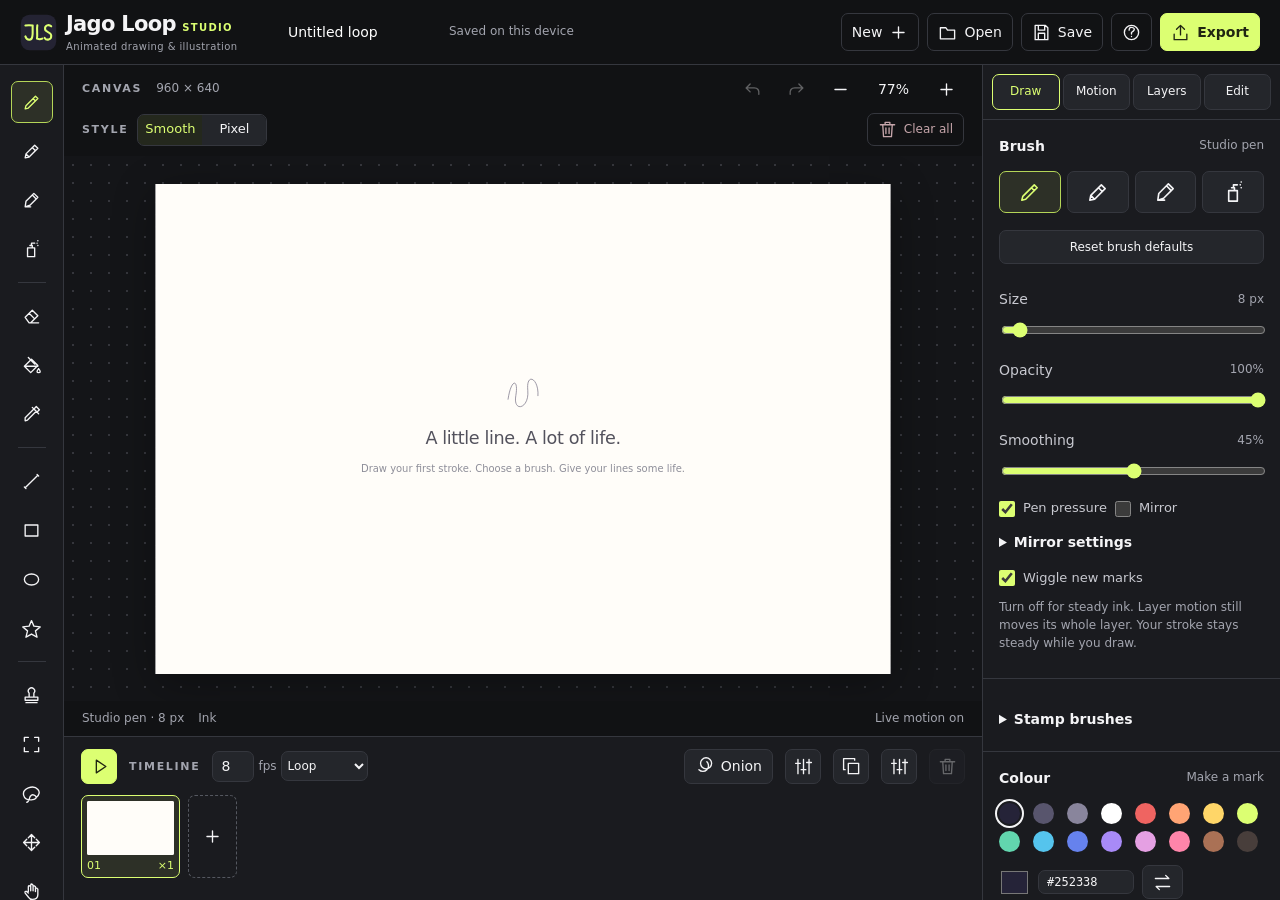
==== commit b1a94fc5: "Clean release packaging and use Jago runtime names" ====
--- a/Jago-Loop-Studio.html
+++ b/Jago-Loop-Studio.html
@@ -1,28 +1,27 @@
-<!doctype html>
-<html lang="en">
-<!--
-SPDX-License-Identifier: MIT
-Copyright (c) 2026 Cameron Jago Lis Illustrates.
-Original WigglyPaint and Decker by John Earnest (Internet Janitor).
-Studio edition: Cameron Jago Lis Illustrates.
-An independent edition; not an official release by the original creator.
-Original project: https://internet-janitor.itch.io/wigglypaint
-Original Decker license: Copyright (c) 2022 John Earnest, MIT.
-See the Credits and Notices included with this suite.
--->
-<head>
-<meta charset="utf-8"><meta name="viewport" content="width=device-width,initial-scale=1">
-<meta name="description" content="An offline drawing and animation studio with lively lines, layers, onion skins, and animated GIF export.">
-<meta name="author" content="Original work: John Earnest (Internet Janitor). Studio edition: Cameron Jago Lis Illustrates.">
-<link rel="icon" type="image/svg+xml" href="data:image/svg+xml,%3Csvg%20xmlns%3D%22http%3A%2F%2Fwww.w3.org%2F2000%2Fsvg%22%20viewBox%3D%220%200%2096%2096%22%20role%3D%22img%22%20aria-label%3D%22JLS%22%3E%3Crect%20x%3D%222%22%20y%3D%222%22%20width%3D%2292%22%20height%3D%2292%22%20rx%3D%2223%22%20fill%3D%22%23242333%22%2F%3E%3Cg%20fill%3D%22none%22%20stroke%3D%22%23dcff72%22%20stroke-width%3D%225.3%22%20stroke-linecap%3D%22round%22%20stroke-linejoin%3D%22round%22%3E%3Cpath%20d%3D%22M14%2030%20Q23%2028%2033%2030%20C32%2039%2034%2049%2032%2058%20C31%2069%2018%2070%2014%2058%22%2F%3E%3Cpath%20d%3D%22M45%2029%20C43%2039%2046%2051%2044%2064%20Q51%2067%2058%2064%22%2F%3E%3Cpath%20d%3D%22M81%2032%20C75%2026%2064%2029%2065%2039%20C65%2048%2081%2046%2081%2056%20C82%2068%2068%2069%2064%2062%22%2F%3E%3C%2Fg%3E%3C%2Fsvg%3E">
-<title>Jago Loop Studio</title>
-<style>
-:root{color-scheme:dark;--bg:#111214;--panel:#1a1b1f;--raised:#24262b;--line:#35373e;--text:#f4f4f6;--muted:#a3a5af;--accent:#dcff72;--purple:#b1a0ff}*{box-sizing:border-box}body{margin:0;background:var(--bg);color:var(--text);font:14px/1.45 "Segoe UI",system-ui,sans-serif;overflow:hidden}button,input,select{font:inherit}button,select,input[type=text],input[type=number]{color:inherit;background:var(--raised);border:1px solid var(--line);border-radius:7px}button{cursor:pointer;display:inline-flex;align-items:center;justify-content:center;gap:7px;min-height:34px;padding:6px 10px;white-space:nowrap}button:hover{background:var(--hover);border-color:var(--hover-line)}button:disabled{opacity:.35;cursor:default}button:focus-visible,input:focus-visible,select:focus-visible{outline:2px solid var(--accent);outline-offset:3px}button.active,button[aria-pressed=true]{background:var(--selected);color:var(--accent);border-color:var(--selected-line)}button.primary{background:var(--accent);color:var(--button-ink);border-color:var(--accent);font-weight:700}button.primary:hover{background:var(--accent)}button.icon{width:36px;padding:7px}svg{width:19px;height:19px;fill:none;stroke:currentColor;stroke-width:1.7;stroke-linecap:round;stroke-linejoin:round;flex-shrink:0}.top{height:65px;display:flex;align-items:center;gap:20px;padding:0 20px;border-bottom:1px solid var(--line)}.brand{font-size:19px;font-weight:750;letter-spacing:-.8px;display:flex;align-items:center;gap:9px}.brand svg{width:32px;height:32px;stroke:var(--accent);stroke-width:2.5}.brand small{color:var(--accent);font-size:10px;letter-spacing:1.2px;margin-top:5px}.project-name{width:170px;background:transparent!important;border-color:transparent!important;padding:6px 7px}.project-name:hover{border-color:var(--line)!important}.save-state{color:var(--muted);font-size:12px}.spacer{flex:1}.top-actions,.row{display:flex;align-items:center;gap:8px}.top-actions button{background:transparent}.top-actions .primary{background:var(--accent)}.app{height:calc(100dvh - 65px);display:grid;grid-template-columns:64px minmax(200px,1fr) 264px;grid-template-rows:minmax(170px,1fr) 164px}.tools{grid-row:1 / 3;background:var(--panel);border-right:1px solid var(--line);display:flex;flex-direction:column;align-items:center;gap:7px;padding:16px 8px;overflow-y:auto}.tools button{width:42px;height:42px;background:transparent;border-color:transparent}.tools button.active{background:var(--selected);border-color:var(--selected-line);color:var(--accent)}.tools hr{border:0;border-top:1px solid var(--line);width:28px;margin:5px}.tool-color{border:3px solid #fff!important;border-radius:50%;width:26px!important;height:26px!important;min-height:26px;margin-top:6px}.workspace{display:flex;flex-direction:column;min-width:0;position:relative}.canvas-top{height:48px;display:flex;align-items:center;padding:0 18px;gap:8px;flex-shrink:0}.eyebrow{font-size:11px;font-weight:700;letter-spacing:1.7px;color:var(--muted)}.canvas-top .tag{font-size:12px;color:var(--muted);margin-left:6px}.canvas-top button{background:transparent;border-color:transparent;min-height:30px}.viewport{flex:1;min-height:0;overflow:hidden;position:relative;background-color:var(--workspace);background-image:radial-gradient(var(--grid-dot) 1px,transparent 1px);background-size:18px 18px;touch-action:none}.canvas-wrap{position:absolute;left:50%;top:50%;transform-origin:center;box-shadow:0 14px 55px #0005;background:conic-gradient(#dfe0e4 25%,#f6f6f6 0 50%,#dfe0e4 0 75%,#f6f6f6 0) 0 0/16px 16px;line-height:0}.canvas-wrap canvas{display:block;width:100%;height:100%;touch-action:none;cursor:crosshair}.empty-hint{position:absolute;left:50%;top:50%;transform:translate(-50%,-50%);pointer-events:none;text-align:center;color:#8e8e99;line-height:1.5;width:90%}.empty-hint svg{width:50px;height:50px;color:#787286;stroke-width:1.2;margin-bottom:12px}.empty-hint strong{display:block;font-size:23px;color:#53525d;font-weight:500;letter-spacing:-.5px}.empty-hint p{font-size:13px}.canvas-bottom{height:35px;display:flex;align-items:center;justify-content:space-between;padding:0 18px;font-size:12px;color:var(--muted)}.cursor-info{display:flex;gap:14px}.inspector{grid-column:3;grid-row:1/3;background:var(--panel);border-left:1px solid var(--line);overflow-y:auto}.section{padding:17px 18px;border-bottom:1px solid var(--line)}.section-title{display:flex;align-items:center;justify-content:space-between;margin-bottom:15px;font-weight:650}.section-title small{font-size:12px;color:var(--muted);font-weight:400}.brushes{display:grid;grid-template-columns:repeat(4,1fr);gap:6px;margin-bottom:17px}.brushes button{height:42px;padding:5px}.brushes svg{width:29px;height:23px}.control{margin-top:13px}.control label{display:flex;align-items:center;justify-content:space-between;margin-bottom:6px;color:var(--label)}.control output{font-size:12px;color:var(--muted);font-variant-numeric:tabular-nums}input[type=range]{width:100%;accent-color:var(--accent);height:17px;cursor:pointer}input[type=checkbox]{accent-color:var(--accent);width:16px;height:16px;margin:0}.check{display:flex;align-items:center;gap:8px;margin-top:11px;color:var(--label);font-size:13px;cursor:pointer}.palette{display:grid;grid-template-columns:repeat(8,1fr);gap:7px}.swatch{width:21px;height:21px;min-height:21px;padding:0;border-radius:50%;border:2px solid transparent}.swatch.selected{outline:2px solid var(--text);outline-offset:2px}.color-row{margin-top:13px;display:flex;align-items:center;gap:8px}.color-row input[type=color]{width:31px;height:31px;border:0;padding:0;background:none;cursor:pointer}.color-row input[type=text]{width:96px;padding:4px 8px;font:12px monospace}.color-row button{font-size:12px}.segmented{display:flex;gap:5px}.segmented button{flex:1;font-size:12px;padding:5px}.motion-heading{color:var(--accent);display:flex;align-items:center;gap:7px}.layer-list{display:flex;flex-direction:column;gap:5px}.layer{display:flex;align-items:center;gap:8px;border:1px solid var(--line);border-radius:7px;padding:5px;background:var(--raised)}.layer.selected{border-color:var(--purple);background:var(--selection)}.layer .layer-name{flex:1;min-width:0;text-align:left;font-size:13px;overflow:hidden;text-overflow:ellipsis;border:0;background:none;justify-content:flex-start;padding:4px}.layer button.icon{width:25px;min-height:25px;padding:3px;background:none;border:0}.layer .locked{color:var(--purple)}.layer-actions{display:flex;gap:5px;margin-top:9px}.layer-actions button{flex:1;padding:4px;font-size:12px;min-height:28px}.paper-row{display:flex;gap:8px;align-items:center;margin-top:13px;font-size:12px;color:var(--muted)}.paper-row input{width:27px;height:27px;padding:0;border:0;background:none}.timeline{grid-column:2;grid-row:2;background:var(--panel);border-top:1px solid var(--line);padding:12px 17px;overflow:hidden}.timeline-header{display:flex;align-items:center;gap:12px;margin-bottom:11px}.timeline-header .row{gap:4px}.timeline-header button{min-height:30px}.timeline-header select{font-size:12px;width:87px;height:30px;padding:2px}.timeline-header label{color:var(--muted);font-size:12px}.fps-input{width:42px;padding:4px 3px;text-align:center}.frames{display:flex;gap:8px;overflow-x:auto;padding-bottom:7px;scrollbar-width:thin}.frame-card{display:flex;flex-direction:column;align-items:stretch;flex-shrink:0;gap:4px;width:99px;padding:5px;border-radius:7px;background:var(--raised);position:relative}.frame-card.active{color:var(--accent);border-color:var(--accent)}.frame-card.playing{box-shadow:inset 0 0 0 2px var(--purple)}.frame-card canvas{width:87px;height:54px;object-fit:contain;background:#fff;border-radius:2px}.frame-label{display:flex;justify-content:space-between;align-items:center;font-size:11px;line-height:13px}.add-frame{width:49px;flex-shrink:0;border:1px dashed #555860;background:transparent}.toast{position:fixed;bottom:182px;left:calc(50% - 95px);background:var(--accent);color:#242817;padding:10px 17px;border-radius:9px;font-size:13px;box-shadow:0 7px 30px #0005;opacity:0;pointer-events:none;transition:opacity .2s;z-index:8}.toast.show{opacity:1}dialog{color:var(--text);background:var(--panel);border:1px solid #51545d;border-radius:14px;padding:25px;width:450px;max-width:calc(100% - 30px);box-shadow:0 24px 100px #0009}dialog::backdrop{background:#0009;backdrop-filter:blur(5px)}dialog h2{font-size:21px;margin:0 0 8px;letter-spacing:-.4px}dialog p{color:var(--muted);font-size:14px}dialog .dialog-actions{display:flex;justify-content:flex-end;gap:8px;margin-top:23px}dialog label.field{display:block;margin-top:16px;color:var(--label)}dialog label.field input,dialog label.field select{display:block;width:100%;margin-top:6px;padding:9px}dialog .close{position:absolute;right:15px;top:15px;background:none;border:0}.shortcut-grid{display:grid;grid-template-columns:1fr auto;gap:9px;font-size:13px}.shortcut-grid kbd{color:var(--accent);font:12px monospace;background:var(--raised);padding:2px 6px;border-radius:4px}progress{width:100%;accent-color:var(--accent);height:8px}.warning{color:#ffbd9e!important}.about{margin-top:22px;font-size:12px!important}.about a{color:var(--purple)}.hidden{display:none!important}.mobile-props{display:none}.sr-only{position:absolute;width:1px;height:1px;overflow:hidden;clip:rect(0,0,0,0)}
-@media(max-width:1050px){.top{padding:0 12px;gap:12px}.app{grid-template-columns:58px minmax(200px,1fr) 235px}.section{padding:15px}.palette{gap:5px}.timeline-header{gap:7px}.top-actions button span{display:none}.save-state{display:none}.brand small{display:none}.project-name{width:140px}}
-@media(max-width:760px){.app{grid-template-columns:53px minmax(200px,1fr);grid-template-rows:minmax(170px,1fr) 157px}.inspector{display:none;position:fixed;right:0;top:65px;bottom:0;width:254px;z-index:6;box-shadow:-12px 0 30px #0006}.inspector.open{display:block}.mobile-props{display:inline-flex}.brand{font-size:16px}.brand svg{width:25px}.project-name{width:85px;font-size:12px}.top{gap:7px}.top-actions{gap:5px}.top-actions button{padding:6px}.top-actions .optional{display:inline-flex}.tools{padding:10px 4px;gap:4px}.tools button{width:39px;height:36px;min-height:36px}.canvas-top{padding:0 8px}.canvas-bottom{padding:0 8px}.timeline{padding:10px}.timeline-header{gap:6px}.timeline-header .eyebrow{display:none}.timeline-header select{width:75px}.canvas-top .tag,.cursor-info span:last-child{display:none}.timeline-header .minor{display:none}.toast{left:15%;bottom:175px}.timeline-header .spacer{min-width:0}.top-actions .primary span{display:inline}.frame-card{width:90px}.frame-card canvas{width:78px;height:48px}}
-@media(max-height:730px) and (min-width:761px){.section{padding-top:12px;padding-bottom:12px}.section-title{margin-bottom:10px}.control{margin-top:9px}.brushes{margin-bottom:10px}.tools{gap:4px;padding-top:10px}.tools button{height:36px;min-height:36px}.app{grid-template-rows:minmax(170px,1fr) 151px}}
-.render-bar{display:flex;align-items:center;flex-wrap:wrap;gap:9px;padding:0 18px 10px;min-height:43px;flex-shrink:0}.render-bar .segmented{gap:0;border:1px solid var(--line);border-radius:7px;overflow:hidden}.render-bar .segmented button{border:0;border-radius:0;font-size:13px;min-height:30px;min-width:64px}.pixel-settings{display:flex;gap:7px;align-items:center;font-size:12px;color:var(--muted)}.pixel-settings select{padding:4px;width:57px}.pixel-grid-size{font-size:12px;color:var(--muted)}.clear-all{min-height:30px;font-size:12px;background:none;color:var(--danger)}.clear-all:hover{color:#ffb9b5;border-color:#df7373;background:#ec68681a}.shape-grid{display:grid;grid-template-columns:repeat(4,1fr);gap:9px;margin-top:20px}.shape-grid button{flex-direction:column;min-height:74px;font-size:12px}.shape-grid svg{width:27px;height:27px}.about-credits{margin-top:20px;padding-top:16px;border-top:1px solid var(--line);font-size:12px;color:var(--muted);line-height:1.6}.about-credits strong{display:block;color:var(--text);font-size:14px;margin-top:5px}.about-credits a{color:var(--purple)}.about-credits .credit-role{margin-top:12px;display:block;text-transform:uppercase;letter-spacing:1.2px;font-size:10px}.brand{cursor:default}button#moreShapes.active{color:var(--accent);border-color:var(--accent)}@media(max-width:760px){.render-bar{padding:0 8px 8px;gap:6px}.render-bar .eyebrow,.pixel-grid-size{display:none}.render-bar .segmented button{min-width:56px}.shape-grid{grid-template-columns:repeat(3,1fr)}.clear-all{padding:5px 7px}.render-bar .spacer{min-width:0}.pixel-settings{gap:4px}}
-
+<!doctype html>
+<html lang="en">
+<!--
+SPDX-License-Identifier: MIT
+Copyright (c) 2026 Cameron Jago Lis Illustrates.
+Inspiration: WigglyPaint and Decker by John Earnest (Internet Janitor).
+Studio edition: Cameron Jago Lis Illustrates.
+An independent edition; not an official release by the original creator.
+Original project: https://internet-janitor.itch.io/wigglypaint
+See the Credits and Notices included with this suite.
+-->
+<head>
+<meta charset="utf-8"><meta name="viewport" content="width=device-width,initial-scale=1">
+<meta name="description" content="An offline drawing and animation studio with lively lines, layers, onion skins, and animated GIF export.">
+<meta name="author" content="Cameron Jago Lis Illustrates">
+<link rel="icon" type="image/svg+xml" href="data:image/svg+xml,%3Csvg%20xmlns%3D%22http%3A%2F%2Fwww.w3.org%2F2000%2Fsvg%22%20viewBox%3D%220%200%2096%2096%22%20role%3D%22img%22%20aria-label%3D%22JLS%22%3E%3Crect%20x%3D%222%22%20y%3D%222%22%20width%3D%2292%22%20height%3D%2292%22%20rx%3D%2223%22%20fill%3D%22%23242333%22%2F%3E%3Cg%20fill%3D%22none%22%20stroke%3D%22%23dcff72%22%20stroke-width%3D%225.3%22%20stroke-linecap%3D%22round%22%20stroke-linejoin%3D%22round%22%3E%3Cpath%20d%3D%22M14%2030%20Q23%2028%2033%2030%20C32%2039%2034%2049%2032%2058%20C31%2069%2018%2070%2014%2058%22%2F%3E%3Cpath%20d%3D%22M45%2029%20C43%2039%2046%2051%2044%2064%20Q51%2067%2058%2064%22%2F%3E%3Cpath%20d%3D%22M81%2032%20C75%2026%2064%2029%2065%2039%20C65%2048%2081%2046%2081%2056%20C82%2068%2068%2069%2064%2062%22%2F%3E%3C%2Fg%3E%3C%2Fsvg%3E">
+<title>Jago Loop Studio</title>
+<style>
+:root{color-scheme:dark;--bg:#111214;--panel:#1a1b1f;--raised:#24262b;--line:#35373e;--text:#f4f4f6;--muted:#a3a5af;--accent:#dcff72;--purple:#b1a0ff}*{box-sizing:border-box}body{margin:0;background:var(--bg);color:var(--text);font:14px/1.45 "Segoe UI",system-ui,sans-serif;overflow:hidden}button,input,select{font:inherit}button,select,input[type=text],input[type=number]{color:inherit;background:var(--raised);border:1px solid var(--line);border-radius:7px}button{cursor:pointer;display:inline-flex;align-items:center;justify-content:center;gap:7px;min-height:34px;padding:6px 10px;white-space:nowrap}button:hover{background:var(--hover);border-color:var(--hover-line)}button:disabled{opacity:.35;cursor:default}button:focus-visible,input:focus-visible,select:focus-visible{outline:2px solid var(--accent);outline-offset:3px}button.active,button[aria-pressed=true]{background:var(--selected);color:var(--accent);border-color:var(--selected-line)}button.primary{background:var(--accent);color:var(--button-ink);border-color:var(--accent);font-weight:700}button.primary:hover{background:var(--accent)}button.icon{width:36px;padding:7px}svg{width:19px;height:19px;fill:none;stroke:currentColor;stroke-width:1.7;stroke-linecap:round;stroke-linejoin:round;flex-shrink:0}.top{height:65px;display:flex;align-items:center;gap:20px;padding:0 20px;border-bottom:1px solid var(--line)}.brand{font-size:19px;font-weight:750;letter-spacing:-.8px;display:flex;align-items:center;gap:9px}.brand svg{width:32px;height:32px;stroke:var(--accent);stroke-width:2.5}.brand small{color:var(--accent);font-size:10px;letter-spacing:1.2px;margin-top:5px}.project-name{width:170px;background:transparent!important;border-color:transparent!important;padding:6px 7px}.project-name:hover{border-color:var(--line)!important}.save-state{color:var(--muted);font-size:12px}.spacer{flex:1}.top-actions,.row{display:flex;align-items:center;gap:8px}.top-actions button{background:transparent}.top-actions .primary{background:var(--accent)}.app{height:calc(100dvh - 65px);display:grid;grid-template-columns:64px minmax(200px,1fr) 264px;grid-template-rows:minmax(170px,1fr) 164px}.tools{grid-row:1 / 3;background:var(--panel);border-right:1px solid var(--line);display:flex;flex-direction:column;align-items:center;gap:7px;padding:16px 8px;overflow-y:auto}.tools button{width:42px;height:42px;background:transparent;border-color:transparent}.tools button.active{background:var(--selected);border-color:var(--selected-line);color:var(--accent)}.tools hr{border:0;border-top:1px solid var(--line);width:28px;margin:5px}.tool-color{border:3px solid #fff!important;border-radius:50%;width:26px!important;height:26px!important;min-height:26px;margin-top:6px}.workspace{display:flex;flex-direction:column;min-width:0;position:relative}.canvas-top{height:48px;display:flex;align-items:center;padding:0 18px;gap:8px;flex-shrink:0}.eyebrow{font-size:11px;font-weight:700;letter-spacing:1.7px;color:var(--muted)}.canvas-top .tag{font-size:12px;color:var(--muted);margin-left:6px}.canvas-top button{background:transparent;border-color:transparent;min-height:30px}.viewport{flex:1;min-height:0;overflow:hidden;position:relative;background-color:var(--workspace);background-image:radial-gradient(var(--grid-dot) 1px,transparent 1px);background-size:18px 18px;touch-action:none}.canvas-wrap{position:absolute;left:50%;top:50%;transform-origin:center;box-shadow:0 14px 55px #0005;background:conic-gradient(#dfe0e4 25%,#f6f6f6 0 50%,#dfe0e4 0 75%,#f6f6f6 0) 0 0/16px 16px;line-height:0}.canvas-wrap canvas{display:block;width:100%;height:100%;touch-action:none;cursor:crosshair}.empty-hint{position:absolute;left:50%;top:50%;transform:translate(-50%,-50%);pointer-events:none;text-align:center;color:#8e8e99;line-height:1.5;width:90%}.empty-hint svg{width:50px;height:50px;color:#787286;stroke-width:1.2;margin-bottom:12px}.empty-hint strong{display:block;font-size:23px;color:#53525d;font-weight:500;letter-spacing:-.5px}.empty-hint p{font-size:13px}.canvas-bottom{height:35px;display:flex;align-items:center;justify-content:space-between;padding:0 18px;font-size:12px;color:var(--muted)}.cursor-info{display:flex;gap:14px}.inspector{grid-column:3;grid-row:1/3;background:var(--panel);border-left:1px solid var(--line);overflow-y:auto}.section{padding:17px 18px;border-bottom:1px solid var(--line)}.section-title{display:flex;align-items:center;justify-content:space-between;margin-bottom:15px;font-weight:650}.section-title small{font-size:12px;color:var(--muted);font-weight:400}.brushes{display:grid;grid-template-columns:repeat(4,1fr);gap:6px;margin-bottom:17px}.brushes button{height:42px;padding:5px}.brushes svg{width:29px;height:23px}.control{margin-top:13px}.control label{display:flex;align-items:center;justify-content:space-between;margin-bottom:6px;color:var(--label)}.control output{font-size:12px;color:var(--muted);font-variant-numeric:tabular-nums}input[type=range]{width:100%;accent-color:var(--accent);height:17px;cursor:pointer}input[type=checkbox]{accent-color:var(--accent);width:16px;height:16px;margin:0}.check{display:flex;align-items:center;gap:8px;margin-top:11px;color:var(--label);font-size:13px;cursor:pointer}.palette{display:grid;grid-template-columns:repeat(8,1fr);gap:7px}.swatch{width:21px;height:21px;min-height:21px;padding:0;border-radius:50%;border:2px solid transparent}.swatch.selected{outline:2px solid var(--text);outline-offset:2px}.color-row{margin-top:13px;display:flex;align-items:center;gap:8px}.color-row input[type=color]{width:31px;height:31px;border:0;padding:0;background:none;cursor:pointer}.color-row input[type=text]{width:96px;padding:4px 8px;font:12px monospace}.color-row button{font-size:12px}.segmented{display:flex;gap:5px}.segmented button{flex:1;font-size:12px;padding:5px}.motion-heading{color:var(--accent);display:flex;align-items:center;gap:7px}.layer-list{display:flex;flex-direction:column;gap:5px}.layer{display:flex;align-items:center;gap:8px;border:1px solid var(--line);border-radius:7px;padding:5px;background:var(--raised)}.layer.selected{border-color:var(--purple);background:var(--selection)}.layer .layer-name{flex:1;min-width:0;text-align:left;font-size:13px;overflow:hidden;text-overflow:ellipsis;border:0;background:none;justify-content:flex-start;padding:4px}.layer button.icon{width:25px;min-height:25px;padding:3px;background:none;border:0}.layer .locked{color:var(--purple)}.layer-actions{display:flex;gap:5px;margin-top:9px}.layer-actions button{flex:1;padding:4px;font-size:12px;min-height:28px}.paper-row{display:flex;gap:8px;align-items:center;margin-top:13px;font-size:12px;color:var(--muted)}.paper-row input{width:27px;height:27px;padding:0;border:0;background:none}.timeline{grid-column:2;grid-row:2;background:var(--panel);border-top:1px solid var(--line);padding:12px 17px;overflow:hidden}.timeline-header{display:flex;align-items:center;gap:12px;margin-bottom:11px}.timeline-header .row{gap:4px}.timeline-header button{min-height:30px}.timeline-header select{font-size:12px;width:87px;height:30px;padding:2px}.timeline-header label{color:var(--muted);font-size:12px}.fps-input{width:42px;padding:4px 3px;text-align:center}.frames{display:flex;gap:8px;overflow-x:auto;padding-bottom:7px;scrollbar-width:thin}.frame-card{display:flex;flex-direction:column;align-items:stretch;flex-shrink:0;gap:4px;width:99px;padding:5px;border-radius:7px;background:var(--raised);position:relative}.frame-card.active{color:var(--accent);border-color:var(--accent)}.frame-card.playing{box-shadow:inset 0 0 0 2px var(--purple)}.frame-card canvas{width:87px;height:54px;object-fit:contain;background:#fff;border-radius:2px}.frame-label{display:flex;justify-content:space-between;align-items:center;font-size:11px;line-height:13px}.add-frame{width:49px;flex-shrink:0;border:1px dashed #555860;background:transparent}.toast{position:fixed;bottom:182px;left:calc(50% - 95px);background:var(--accent);color:#242817;padding:10px 17px;border-radius:9px;font-size:13px;box-shadow:0 7px 30px #0005;opacity:0;pointer-events:none;transition:opacity .2s;z-index:8}.toast.show{opacity:1}dialog{color:var(--text);background:var(--panel);border:1px solid #51545d;border-radius:14px;padding:25px;width:450px;max-width:calc(100% - 30px);box-shadow:0 24px 100px #0009}dialog::backdrop{background:#0009;backdrop-filter:blur(5px)}dialog h2{font-size:21px;margin:0 0 8px;letter-spacing:-.4px}dialog p{color:var(--muted);font-size:14px}dialog .dialog-actions{display:flex;justify-content:flex-end;gap:8px;margin-top:23px}dialog label.field{display:block;margin-top:16px;color:var(--label)}dialog label.field input,dialog label.field select{display:block;width:100%;margin-top:6px;padding:9px}dialog .close{position:absolute;right:15px;top:15px;background:none;border:0}.shortcut-grid{display:grid;grid-template-columns:1fr auto;gap:9px;font-size:13px}.shortcut-grid kbd{color:var(--accent);font:12px monospace;background:var(--raised);padding:2px 6px;border-radius:4px}progress{width:100%;accent-color:var(--accent);height:8px}.warning{color:#ffbd9e!important}.about{margin-top:22px;font-size:12px!important}.about a{color:var(--purple)}.hidden{display:none!important}.mobile-props{display:none}.sr-only{position:absolute;width:1px;height:1px;overflow:hidden;clip:rect(0,0,0,0)}
+@media(max-width:1050px){.top{padding:0 12px;gap:12px}.app{grid-template-columns:58px minmax(200px,1fr) 235px}.section{padding:15px}.palette{gap:5px}.timeline-header{gap:7px}.top-actions button span{display:none}.save-state{display:none}.brand small{display:none}.project-name{width:140px}}
+@media(max-width:760px){.app{grid-template-columns:53px minmax(200px,1fr);grid-template-rows:minmax(170px,1fr) 157px}.inspector{display:none;position:fixed;right:0;top:65px;bottom:0;width:254px;z-index:6;box-shadow:-12px 0 30px #0006}.inspector.open{display:block}.mobile-props{display:inline-flex}.brand{font-size:16px}.brand svg{width:25px}.project-name{width:85px;font-size:12px}.top{gap:7px}.top-actions{gap:5px}.top-actions button{padding:6px}.top-actions .optional{display:inline-flex}.tools{padding:10px 4px;gap:4px}.tools button{width:39px;height:36px;min-height:36px}.canvas-top{padding:0 8px}.canvas-bottom{padding:0 8px}.timeline{padding:10px}.timeline-header{gap:6px}.timeline-header .eyebrow{display:none}.timeline-header select{width:75px}.canvas-top .tag,.cursor-info span:last-child{display:none}.timeline-header .minor{display:none}.toast{left:15%;bottom:175px}.timeline-header .spacer{min-width:0}.top-actions .primary span{display:inline}.frame-card{width:90px}.frame-card canvas{width:78px;height:48px}}
+@media(max-height:730px) and (min-width:761px){.section{padding-top:12px;padding-bottom:12px}.section-title{margin-bottom:10px}.control{margin-top:9px}.brushes{margin-bottom:10px}.tools{gap:4px;padding-top:10px}.tools button{height:36px;min-height:36px}.app{grid-template-rows:minmax(170px,1fr) 151px}}
+.render-bar{display:flex;align-items:center;flex-wrap:wrap;gap:9px;padding:0 18px 10px;min-height:43px;flex-shrink:0}.render-bar .segmented{gap:0;border:1px solid var(--line);border-radius:7px;overflow:hidden}.render-bar .segmented button{border:0;border-radius:0;font-size:13px;min-height:30px;min-width:64px}.pixel-settings{display:flex;gap:7px;align-items:center;font-size:12px;color:var(--muted)}.pixel-settings select{padding:4px;width:57px}.pixel-grid-size{font-size:12px;color:var(--muted)}.clear-all{min-height:30px;font-size:12px;background:none;color:var(--danger)}.clear-all:hover{color:#ffb9b5;border-color:#df7373;background:#ec68681a}.shape-grid{display:grid;grid-template-columns:repeat(4,1fr);gap:9px;margin-top:20px}.shape-grid button{flex-direction:column;min-height:74px;font-size:12px}.shape-grid svg{width:27px;height:27px}.about-credits{margin-top:20px;padding-top:16px;border-top:1px solid var(--line);font-size:12px;color:var(--muted);line-height:1.6}.about-credits strong{display:block;color:var(--text);font-size:14px;margin-top:5px}.about-credits a{color:var(--purple)}.about-credits .credit-role{margin-top:12px;display:block;text-transform:uppercase;letter-spacing:1.2px;font-size:10px}.brand{cursor:default}button#moreShapes.active{color:var(--accent);border-color:var(--accent)}@media(max-width:760px){.render-bar{padding:0 8px 8px;gap:6px}.render-bar .eyebrow,.pixel-grid-size{display:none}.render-bar .segmented button{min-width:56px}.shape-grid{grid-template-columns:repeat(3,1fr)}.clear-all{padding:5px 7px}.render-bar .spacer{min-width:0}.pixel-settings{gap:4px}}
+
 /* Copyright (c) 2026 Cameron Jago Lis Illustrates. MIT.
    Original inspiration: John Earnest (Internet Janitor), WigglyPaint and Decker. */
 :root{--hover:#33363c;--hover-line:#646871;--label:#c8c9d0;--selected:#dcff7218;--selected-line:#b5d658;--selection:#b1a0ff12;--workspace:#141518;--grid-dot:#35363c;--button-ink:#202512;--danger:#c5a5aa;--preview:#121316}
@@ -48,373 +47,353 @@
 #patternControls{border:1px solid var(--line);border-radius:8px;padding:0 10px 6px;margin:10px 0}#brushPackDialog{max-height:88vh;overflow:auto}.brush-pack-steps{padding-left:23px}.brush-pack-steps li{margin:12px 0}
 
 input.tool-color{appearance:none;-webkit-appearance:none;flex-shrink:0;padding:0;background:none;cursor:pointer;overflow:hidden}input.tool-color::-webkit-color-swatch-wrapper{padding:0}input.tool-color::-webkit-color-swatch{border:0;border-radius:50%}input.tool-color::-moz-color-swatch{border:0;border-radius:50%}
-
-</style>
-</head>
-<body>
-<header class="top"><div class="brand"><svg xmlns="http://www.w3.org/2000/svg" viewBox="0 0 96 96" role="img" aria-label="JLS"><rect x="2" y="2" width="92" height="92" rx="23" fill="#242333"/><g fill="none" stroke="#dcff72" stroke-width="5.3" stroke-linecap="round" stroke-linejoin="round"><path d="M14 30 Q23 28 33 30 C32 39 34 49 32 58 C31 69 18 70 14 58"/><path d="M45 29 C43 39 46 51 44 64 Q51 67 58 64"/><path d="M81 32 C75 26 64 29 65 39 C65 48 81 46 81 56 C82 68 68 69 64 62"/></g></svg><span>Jago Loop <small>STUDIO</small><span class="brand-tagline">Animated drawing &amp; illustration</span></span></div><input id="projectName" class="project-name" aria-label="Project name" value="Untitled loop" maxlength="60"><span id="saveState" class="save-state">Saved on this device</span><div class="spacer"></div><div class="top-actions"><button id="newBtn" title="New drawing"><span>New</span><i data-icon="plus"></i></button><button id="openBtn" title="Open project"><i data-icon="folder"></i><span>Open</span></button><button id="saveBtn" title="Save editable project (Ctrl+S)"><i data-icon="save"></i><span>Save</span></button><button id="helpBtn" class="optional" title="Help and shortcuts"><i data-icon="help"></i></button><button id="exportBtn" class="primary" aria-label="Export"><i data-icon="export"></i><span>Export</span></button></div></header>
-<main class="app">
-<nav class="tools" aria-label="Drawing tools" id="toolBar"></nav>
-<section class="workspace" aria-label="Drawing workspace"><div class="canvas-top"><span class="eyebrow">CANVAS</span><span id="dimensions" class="tag">960 × 640</span><div class="spacer"></div><button id="undoBtn" class="icon" title="Undo (Ctrl+Z)"><i data-icon="undo"></i></button><button id="redoBtn" class="icon" title="Redo (Ctrl+Shift+Z)"><i data-icon="redo"></i></button><button id="zoomOut" class="icon" title="Zoom out"><i data-icon="minus"></i></button><button id="fitBtn" title="Fit canvas (0)">Fit</button><button id="zoomIn" class="icon" title="Zoom in"><i data-icon="plus"></i></button><button id="propsBtn" class="icon mobile-props" title="Brush, motion and layers"><i data-icon="sliders"></i></button></div><div class="render-bar"><span class="eyebrow">STYLE</span><div class="segmented" role="group" aria-label="Drawing style"><button id="smoothStyle" aria-pressed="true" title="Smooth drawing">Smooth</button><button id="pixelStyle" aria-pressed="false" title="Crisp pixel drawing">Pixel</button></div><div id="pixelSettings" class="pixel-settings hidden"><label for="pixelSize">Pixel size</label><select id="pixelSize"><option value="1">1 px</option><option value="2">2 px</option><option value="3">3 px</option><option value="4" selected>4 px</option><option value="6">6 px</option><option value="8">8 px</option><option value="12">12 px</option></select><span id="pixelGridSize" class="pixel-grid-size"></span></div><div class="spacer"></div><button id="clearAll" class="clear-all" title="Clear all artwork in every frame and layer"><i data-icon="trash"></i>Clear all</button></div><div id="viewport" class="viewport"><div id="canvasWrap" class="canvas-wrap"><canvas id="canvas" width="960" height="640" aria-label="Drawing canvas. Select a tool and draw with a mouse, touch or pen."></canvas><div id="emptyHint" class="empty-hint"><svg viewBox="0 0 64 64"><path d="M7 45C12 10 25 10 20 39s23 22 20-9S59 10 57 39"/></svg><strong>A little line. A lot of life.</strong><p>Draw your first stroke. Choose a brush. Give your lines some life.</p></div></div></div><div class="canvas-bottom"><div class="cursor-info"><span id="toolStatus">Pen · 8 px</span><span id="layerStatus">Ink</span></div><span id="activityStatus">Live wiggle on</span></div></section>
-<aside id="inspector" class="inspector" aria-label="Drawing settings"><button id="closeInspector" class="mobile-props inspector-close">Back to drawing</button><div class="inspector-tabs" role="tablist" aria-label="Studio settings"><button id="tab-draw" data-panel-tab="draw" role="tab" aria-selected="true">Draw</button><button id="tab-motion" data-panel-tab="motion" role="tab" aria-selected="false">Motion</button><button id="tab-layers" data-panel-tab="layers" role="tab" aria-selected="false">Layers</button><button id="tab-edit" data-panel-tab="edit" role="tab" aria-selected="false">Edit</button></div>
-<section class="section" data-panel="draw"><div class="section-title"><span>Brush</span><small id="brushName">Studio pen</small></div><div id="brushes" class="brushes"></div><button id="resetBrush" class="full-width" title="Reset size, opacity, smoothing, pressure, mirror, fill and new-mark wiggle. Keeps the tool and colour.">Reset brush defaults</button><label id="shapeFillRow" class="check hidden" style="margin:0 0 12px"><input id="shapeFill" type="checkbox">Filled shape</label><div class="control"><label for="size">Size <output id="sizeValue">8 px</output></label><input id="size" type="range" min="1" max="160" value="8"></div><div class="control"><label for="opacity">Opacity <output id="opacityValue">100%</output></label><input id="opacity" type="range" min="5" max="100" value="100"></div><div class="control"><label for="smoothing">Smoothing <output id="smoothingValue">45%</output></label><input id="smoothing" type="range" min="0" max="90" value="45"></div><div class="row"><label class="check"><input id="pressure" type="checkbox" checked>Pen pressure</label><label class="check"><input id="symmetry" type="checkbox">Mirror</label></div><details id="mirrorDetails"><summary>Mirror settings</summary><label class="field compact">Symmetry<select id="mirrorMode"><option value="vertical">Left / right</option><option value="horizontal">Top / bottom</option><option value="both">Four-way</option><option value="radial">Radial</option></select></label><div id="mirrorSegmentsControl" class="control hidden"><label for="mirrorSegments">Radial copies<output id="mirrorSegmentsValue">6</output></label><input id="mirrorSegments" type="range" min="2" max="12" value="6"></div><div class="control"><label for="mirrorX">Centre across (%)<output id="mirrorXValue">50</output></label><input id="mirrorX" type="range" min="0" max="100" value="50"></div><div class="control"><label for="mirrorY">Centre down (%)<output id="mirrorYValue">50</output></label><input id="mirrorY" type="range" min="0" max="100" value="50"></div><button id="resetMirror" class="full-width">Reset mirror defaults</button><p class="hint">Enable Mirror above. Applies to new strokes and shapes, including stamps and erasing. Each mark keeps its own symmetry settings. Guides are never exported.</p></details><label class="check"><input id="drawAnimate" type="checkbox" checked>Wiggle new marks</label><p class="hint">Turn off for steady ink. Layer motion still moves its whole layer. Your stroke stays steady while you draw.</p></section>
-<section class="section" data-panel="draw"><details id="stampDetails"><summary>Stamp brushes</summary><label class="field compact">Stamp shape<select id="stampTip"></select></label><canvas id="brushPreviewCanvas" width="480" height="200" aria-label="Brush stroke preview on canvas paper"></canvas><p id="brushPreviewLabel" class="hint"></p>
-<div id="patternControls"><label class="field compact" id="patternModeField">Hatching layout<select id="stampPatternMode"><option value="aligned">Continuous pattern</option><option value="stamps">Individual stamps</option></select></label><div class="control"><label for="stampPatternScale">Pattern size (canvas px)<output id="stampPatternScaleValue">2</output></label><input id="stampPatternScale" type="range" min="1" max="24" value="2" step="1"></div><div id="densityControl"><div class="control"><label for="stampDensity">Dither coverage (%)<output id="stampDensityValue">50</output></label><input id="stampDensity" type="range" min="5" max="100" value="50" step="1"></div></div><p id="patternHint" class="hint"></p></div>
-<div class="button-grid"><button id="useStamp" class="primary">Use stamp brush (J)</button><button id="resetStamp" title="Reset stamp options, keeping your stamp shape, colour and brush size.">Reset stamp defaults</button></div>
-<label class="field compact">Placement<select id="stampMode"><option value="continuous">Along a stroke</option><option value="single">One stamp per click</option></select></label><div id="stampSpacingControl"><div class="control"><label for="stampSpacing">Spacing (%)<output id="stampSpacingValue">30</output></label><input id="stampSpacing" type="range" min="5" max="300" value="30" step="1"></div></div>
-<details><summary>Variation &amp; pressure</summary><div id="stampRotationControl"><div class="control"><label for="stampRotation">Stamp rotation<output id="stampRotationValue">0</output></label><input id="stampRotation" type="range" min="-180" max="180" value="0" step="1"></div><label id="stampFollowControl" class="check"><input id="stampFollow" type="checkbox">Rotate along the stroke</label></div><div class="control"><label for="stampScatter">Scatter (%)<output id="stampScatterValue">0</output></label><input id="stampScatter" type="range" min="0" max="200" value="0" step="1"></div><div class="control"><label for="stampVariation">Size variation (%)<output id="stampVariationValue">10</output></label><input id="stampVariation" type="range" min="0" max="100" value="10" step="1"></div><label id="stampColourControl" class="check"><input id="stampColour" type="checkbox">Keep original image colours</label><label class="check"><input id="stampPressureOpacity" type="checkbox">Pressure changes opacity</label></details>
-<label class="field compact">How stamps move<select id="stampMotionPlacement"><option value="stroke">Follow the moving stroke</option><option value="individual">Each stamp moves independently</option><option value="layer">Use only whole-layer motion</option></select></label>
-<div class="button-grid"><button id="importTip">Import stamp image</button><button id="selectionTip">Create stamp from selection</button><button id="openBrushLibrary">Stamp presets</button><button id="brushPackHelp">Make a brush pack</button></div><p class="hint">A stamp repeats a shape or image as you draw. Save stamp preset remembers that shape and its settings. It does not save normal pen or pencil settings.</p></details></section><section class="section" data-panel="draw"><div class="section-title"><span>Colour</span><small>Make a mark</small></div><div id="palette" class="palette"></div><div class="color-row"><input id="color" type="color" value="#252338" aria-label="Custom drawing colour"><input id="hexColor" type="text" value="#252338" maxlength="7" aria-label="Hex colour"><button id="swapColor" title="Swap current and previous colour (X)"><i data-icon="swap"></i></button></div></section>
-<section class="section" data-panel="motion"><div class="section-title"><span class="motion-heading"><i data-icon="wiggle"></i>Motion</span><input id="wiggleEnabled" type="checkbox" checked aria-label="Enable wiggle"></div><div class="motion-editor"><label class="field compact">Wiggle type<select id="motionType"><option value="classic">Classic line boil</option><option value="sway">Sway</option><option value="ripple">Ripple</option><option value="flutter">Flutter</option><option value="breathe">Breathe</option><option value="spring">Spring</option><option value="drift">Drift</option><option value="crawl">Texture crawl</option></select></label><canvas id="motionPreviewCanvas" width="240" height="80" aria-label="Preview of the selected motion"></canvas><p id="motionDescription" class="hint"></p><label class="field compact">Edit settings for<select id="motionScope"><option value="new">New strokes</option><option value="layer">Whole active layer</option></select></label><div id="modernMotionControls"><div class="control" data-motion-types="ripple flutter breathe spring drift crawl"><label for="mAmount">Amount<output id="mAmountValue">16</output></label><input id="mAmount" type="range" min="0" max="80" value="16" step="0.5"></div><div class="control" ><label for="mSpeed">Cycles per loop<output id="mSpeedValue">1</output></label><input id="mSpeed" type="range" min="1" max="8" value="1" step="0.25"></div><div class="control" data-motion-types="sway"><label for="mAngle">Rocking angle<output id="mAngleValue">10</output></label><input id="mAngle" type="range" min="0" max="60" value="10" step="1"></div><div class="control" data-motion-types="ripple"><label for="mWavelength">Wavelength<output id="mWavelengthValue">120</output></label><input id="mWavelength" type="range" min="10" max="1000" value="120" step="5"></div><div class="control" data-motion-types="flutter"><label for="mReach">Flutter reach<output id="mReachValue">100</output></label><input id="mReach" type="range" min="10" max="100" value="100" step="1"></div><div class="control" data-motion-types="flutter"><label for="mGust">Gust variation<output id="mGustValue">25</output></label><input id="mGust" type="range" min="0" max="100" value="25" step="1"></div><div class="control" data-motion-types="spring"><label for="mStiffness">Spring oscillations<output id="mStiffnessValue">3</output></label><input id="mStiffness" type="range" min="1" max="8" value="3" step="1"></div><div class="control" data-motion-types="spring"><label for="mDamping">Settling<output id="mDampingValue">3</output></label><input id="mDamping" type="range" min="0" max="10" value="3" step="0.25"></div><div data-motion-types="sway breathe spring drift"><div class="control" ><label for="mAnchorX">Anchor across<output id="mAnchorXValue">50</output></label><input id="mAnchorX" type="range" min="0" max="100" value="50" step="1"></div><div class="control" ><label for="mAnchorY">Anchor down<output id="mAnchorYValue">50</output></label><input id="mAnchorY" type="range" min="0" max="100" value="50" step="1"></div></div><div data-motion-types="breathe spring drift"><div class="control" ><label for="mBalanceX">Horizontal influence<output id="mBalanceXValue">100</output></label><input id="mBalanceX" type="range" min="0" max="200" value="100" step="1"></div><div class="control" ><label for="mBalanceY">Vertical influence<output id="mBalanceYValue">100</output></label><input id="mBalanceY" type="range" min="0" max="200" value="100" step="1"></div></div><div data-motion-types="flutter"><label class="field compact">Pinned end<select id="mPin"><option value="start">Start of stroke / left of layer</option><option value="end">End of stroke / right of layer</option></select></label></div><div data-motion-types="ripple flutter"><label class="field compact">Travel direction<select id="mDirection"><option value="1">Forward</option><option value="-1">Reverse</option></select></label></div><div data-motion-types="drift"><label class="field compact">Path<select id="mPath"><option value="ellipse">Ellipse</option><option value="line">Side to side</option><option value="figure8">Figure eight</option></select></label></div><div class="control" ><label for="mPhase">Timing offset<output id="mPhaseValue">0</output></label><input id="mPhase" type="range" min="0" max="100" value="0" step="1"></div><label class="check"><input id="mLoop" type="checkbox" checked>Fit whole cycles to the loop</label><label class="check"><input id="mShared" type="checkbox" checked>Keep strokes in time together</label><label class="check"><input id="mStepped" type="checkbox" >Stepped motion</label><div class="control" ><label for="motionLoopSeconds">Single-frame loop seconds<output id="motionLoopSecondsValue">3</output></label><input id="motionLoopSeconds" type="range" min="1" max="12" value="3" step="1"></div></div><label class="check"><input id="motionPreviewToggle" type="checkbox" >Preview these settings on the layer</label><div class="button-grid"><button id="applyLayerMotion">Apply to layer</button><button id="applyStrokeMotion">Apply to strokes</button><button id="clearLayerMotion">Clear layer motion</button><button id="resetMotion">Reset settings</button></div><p class="hint">Apply to strokes updates this layer in every frame. Layer motion moves its marks together.</p><div class="button-grid"><button id="pauseMotion">Pause live motion</button><button id="openMotionLibrary">Motion presets</button></div></div><div id="classicControls"><div class="segmented" id="motionPresets"><button data-motion="gentle">Gentle</button><button data-motion="lively" class="active">Lively</button><button data-motion="wild">Wild</button></div><div class="control"><label for="wiggle">Amount <output id="wiggleValue">3 px</output></label><input id="wiggle" type="range" min="0" max="12" step="0.5" value="3"></div><div class="control"><label for="boil">Redraws per second <output id="boilValue">8</output></label><input id="boil" type="range" min="1" max="24" value="8"></div></div><label class="check"><input id="animateStroke" type="checkbox" checked>Give new strokes a wiggle</label></section>
-<section class="section" data-panel="layers"><div class="section-title"><span>Layers</span><button id="addLayer" class="icon" title="Add layer"><i data-icon="plus"></i></button></div><button id="importImage"><i data-icon="image"></i>Import image</button><p class="hint">Import on a separate layer, or add to the active layer.</p><div id="layers" class="layer-list"></div><div class="layer-actions"><button id="layerUp" title="Move layer up">↑</button><button id="layerDown" title="Move layer down">↓</button><button id="duplicateLayer" title="Duplicate this layer and its artwork in every frame">Duplicate</button><button id="renameLayer" title="Rename layer">Rename</button><button id="deleteLayer" title="Delete layer"><i data-icon="trash"></i></button></div><div class="layer-actions"><button id="flipH" title="Flip current layer artwork horizontally">Flip ↔</button><button id="flipV" title="Flip current layer artwork vertically">Flip ↕</button><button id="clearLayer" title="Clear current layer in this frame">Clear</button></div><div class="control"><label for="layerOpacity">Layer opacity <output id="layerOpacityValue">100%</output></label><input id="layerOpacity" type="range" min="0" max="100" value="100"></div><div class="paper-row"><input type="color" id="paperColor" value="#fffdf9" aria-label="Paper colour"><span>Paper</span><label class="check" style="margin:0 0 0 auto"><input type="checkbox" id="transparent">Transparent</label></div></section>
-<section class="section" data-panel="layers"><div class="section-title">Shading</div><label class="check"><input id="alphaLock" type="checkbox" >Lock this layer’s transparency</label><label class="field compact">Blend mode<select id="layerBlend"><option value="source-over">Normal</option><option value="multiply">Multiply</option><option value="screen">Screen</option><option value="overlay">Overlay</option><option value="darken">Darken</option><option value="lighten">Lighten</option></select></label><label class="field compact">Clip inside<select id="clipBase"><option value="">No clipping</option></select></label><label class="check"><input id="followMotion" type="checkbox" checked>Follow base layer motion</label><button id="newClipLayer" class="full-width">Add shading layer</button><label class="field compact">Fill boundaries<select id="fillReference"><option value="layer">Active layer</option><option value="visible">All visible artwork</option></select></label><p class="hint">Alpha lock affects new marks. A clipping layer keeps shading inside its base layer.</p><p class="hint">Base is the main colour, Shadow is the darker shade, and Light is the highlight. Choose a colour, then Use to draw with it. These swatches do not recolour existing artwork. Add a shading layer to keep new shadows inside your base shape.</p><div class="shade-palette"><label>Base<input id="shadeBase" type="color" value="#e6a372"><button id="pickBase">Use</button></label><label>Shadow<input id="shadeShadow" type="color" value="#805c73"><button id="pickShadow">Use</button></label><label>Light<input id="shadeLight" type="color" value="#ffebae"><button id="pickLight">Use</button></label></div><div class="button-grid"><button id="celBrush">Hard shading</button><button id="hatchBrush">Hatching</button><button id="ditherBrush">Pixel dither</button></div></section><section class="section" data-panel="edit"><div class="section-title">Selection &amp; transform</div><div class="button-grid"><button id="selectRectangle">Rectangle (U)</button><button id="selectLasso">Lasso (K)</button></div><p id="selectionStatus" class="hint">Draw around part of the active layer.</p><div class="button-grid"><button id="selectionCopy">Copy</button><button id="selectionCut">Cut</button><button id="selectionPaste">Paste</button><button id="selectionDelete">Delete</button><button id="selectionClear">Deselect</button></div><details><summary>Transform selected artwork</summary><p class="hint">Moving, copying and transforming keep the original marks and their animation. Motion resumes after you drop the selection. The selection edge clips its contents.</p><div class="number-grid"><label>Scale %<input id="selectionScale" type="number" min="10" max="400" value="100"></label><label>Angle °<input id="selectionAngle" type="number" min="-180" max="180" value="0"></label><label>Move across<input id="selectionX" type="number" min="-2048" max="2048" value="0"></label><label>Move down<input id="selectionY" type="number" min="-2048" max="2048" value="0"></label></div><button id="selectionTransform" class="full-width">Apply transform</button></details></section><section class="section" data-panel="edit"><div class="section-title">Drawing aids</div><label class="field compact">Canvas guides<select id="guideMode"><option value="none">Off</option><option value="grid">Grid</option><option value="arc">Arc with equal time steps</option></select></label><div id="gridControls" class="hidden"><div class="control"><label for="gridWidth">Cell width (px)<output id="gridWidthValue">40</output></label><input id="gridWidth" type="range" min="8" max="256" value="40" step="1"></div><div class="control"><label for="gridHeight">Cell height (px)<output id="gridHeightValue">40</output></label><input id="gridHeight" type="range" min="8" max="256" value="40" step="1"></div><div class="control"><label for="gridX">Offset across (px)<output id="gridXValue">0</output></label><input id="gridX" type="range" min="0" max="256" value="0" step="1"></div><div class="control"><label for="gridY">Offset down (px)<output id="gridYValue">0</output></label><input id="gridY" type="range" min="0" max="256" value="0" step="1"></div><div class="control"><label for="gridMajor">Strong line every (cells)<output id="gridMajorValue">4</output></label><input id="gridMajor" type="range" min="1" max="10" value="4" step="1"></div><button id="resetGrid" class="full-width">Reset grid</button><p class="hint">A visual guide only. It does not snap or move your drawing.</p></div><div id="arcControls" class="hidden"><div class="control"><label for="arcX">Centre across (%)<output id="arcXValue">50</output></label><input id="arcX" type="range" min="0" max="100" value="50" step="1"></div><div class="control"><label for="arcY">Baseline down (%)<output id="arcYValue">80</output></label><input id="arcY" type="range" min="0" max="100" value="80" step="1"></div><div class="control"><label for="arcWidth">Arc width (%)<output id="arcWidthValue">76</output></label><input id="arcWidth" type="range" min="10" max="180" value="76" step="1"></div><div class="control"><label for="arcHeight">Arc rise (%)<output id="arcHeightValue">50</output></label><input id="arcHeight" type="range" min="-80" max="80" value="50" step="1"></div><div class="control"><label for="arcSteps">Timing intervals<output id="arcStepsValue">12</output></label><input id="arcSteps" type="range" min="2" max="24" value="12" step="1"></div><button id="resetArc" class="full-width">Reset arc</button><p class="hint">These controls position a guide only. They do not move or animate your drawing.</p></div><p class="hint">Mouse: choose Pan (H) and drag, or drag with the middle button. Use the mouse wheel to zoom and 0 to fit the canvas.</p><details><summary>Touchscreen and pen</summary><label class="check"><input id="touchDraw" type="checkbox" checked>Draw with one finger</label><p class="hint">On a touchscreen, two fingers pan and zoom. Turn off finger drawing to pan with one finger while using a pen. These settings do not affect mouse input.</p></details><p class="hint">Guides are never exported.</p><div class="button-grid"><button id="copyFrameArt">Copy frame artwork</button><button id="pasteFrameArt">Paste frame artwork</button><button id="saveCheckpoint">Save snapshot</button><button id="openRecovery">Recovery snapshots</button></div></section></aside>
-<section class="timeline" aria-label="Animation timeline"><div class="timeline-header"><button id="playBtn" class="primary icon" title="Play / pause (Space)"><i data-icon="play"></i></button><span class="eyebrow">TIMELINE</span><div class="row"><input id="fps" class="fps-input" type="number" min="1" max="24" value="8" aria-label="Frames per second"><label for="fps">fps</label><select id="loopMode" aria-label="Playback mode"><option value="loop">Loop</option><option value="pingpong">Ping-pong</option></select></div><div class="spacer"></div><button id="onionBtn" title="Onion skin (O)" aria-pressed="false"><i data-icon="onion"></i><span class="minor">Onion</span></button><button id="onionSettingsBtn" class="icon" title="Onion skin settings"><i data-icon="sliders"></i></button><button id="duplicateFrame" class="icon" title="Duplicate frame (D)"><i data-icon="copy"></i></button><button id="frameOptions" class="icon" title="Frame timing and order"><i data-icon="sliders"></i></button><button id="deleteFrame" class="icon" title="Delete current frame"><i data-icon="trash"></i></button></div><div id="frames" class="frames"></div></section>
-</main>
-<dialog id="importImageDialog"><h2>Add an image</h2><p>Import PNG, JPEG, WebP or GIF. Images fit inside the canvas. Animated GIFs import as a still image.</p><label class="field">Place image on<select id="imageDestination"><option value="new">A new layer</option><option value="active">The active layer</option></select></label><p class="hint">A new layer lets you move, hide or animate the image separately. It appears in the current frame.</p><div class="dialog-actions"><button data-close>Cancel</button><button id="chooseImage" class="primary">Choose image</button></div></dialog><input id="tipInput" type="file" accept="image/png" hidden><input id="presetInput" type="file" accept=".jagopresets,.json" hidden><dialog id="brushPackDialog"><h2>Make your own brush pack</h2><p>A stamp is a small shape or image you can paint with. For example, turn a drawn star into a stamp, then click to place one star or drag to paint a trail of stars.</p><ol class="brush-pack-steps"><li><strong>Create a stamp.</strong> Draw a small mark, then use Rectangle selection or Lasso to select it on its layer. Open <strong>Draw &gt; Stamp brushes</strong> and choose <strong>Create stamp from selection</strong>. Or choose <strong>Import stamp image</strong> to use a PNG. A transparent background avoids a box around the stamp.</li><li><strong>Try it out.</strong> Choose your stamp under <strong>Stamp shape</strong>. Adjust size, spacing and colour, then click <strong>Use stamp brush (J)</strong> and draw. Spacing controls the gaps between repeated marks.</li><li><strong>Save the setup.</strong> Open <strong>Stamp presets</strong>, enter a name and choose <strong>Save stamp preset</strong>. A preset remembers the stamp image and settings shown in the dialog. It saves that stamp setup even if you last used a normal pen.</li><li><strong>Make a pack.</strong> Repeat for any other stamps, then choose <strong>Export library</strong> in Stamp presets. This downloads all your saved stamp and motion presets as one .jagopresets file, including the custom stamp images they use.</li><li><strong>Share or reload it.</strong> Use <strong>Import library</strong> in Stamp presets to add a pack, then click a saved stamp's name to use it.</li></ol><p class="hint">Creating a stamp captures a still image, without its animation. Save movement separately with Save motion preset. Custom stamp images fit inside 128 × 128 pixels. A project holds 24 custom images; a library holds 30 stamp and 30 motion presets. Export a backup to keep or share. Use marks you own or have permission to share.</p><div class="dialog-actions"><button data-close>Done</button></div></dialog><dialog id="libraryDialog"><h2>Stamp &amp; motion presets</h2><p>A preset is a saved setup you can use again. Save stamp preset remembers the stamp image, size, colour, opacity and stamp options shown below, even if a normal pen is selected. It does not save normal pen or pencil settings. Export library downloads all saved stamp and motion presets as one shareable pack. Import library adds a pack you already have.</p><p id="stampPresetSummary" class="hint"></p><label class="field">Preset name<input id="presetName" type="text" maxlength="50" placeholder="My stipple stamp"></label><div class="button-grid"><button id="saveBrushPreset">Save stamp preset</button><button id="saveMotionPreset">Save motion preset</button></div><div id="presetList" class="preset-list"></div><div class="button-grid"><button id="exportPresets">Export library</button><button id="importPresets">Import library</button></div><div class="dialog-actions"><button data-close>Done</button></div></dialog><dialog id="recoveryDialog"><h2>Recovery snapshots</h2><p>Up to three recent local snapshots. Save a project file for a lasting backup.</p><div id="recoveryList" class="preset-list"></div><div class="dialog-actions"><button data-close>Done</button></div></dialog><div id="toast" class="toast" role="status"></div><input id="fileInput" type="file" accept=".jago,.wiggly,.json" hidden><input id="imageInput" type="file" accept="image/png,image/jpeg,image/webp,image/gif" hidden>
-<dialog id="onionDialog"><h2>Onion skin</h2><p>See neighbouring drawing frames while you work. Earlier frames are pink; later frames are blue.</p><label class="check"><input id="onionEnabled" type="checkbox">Show onion skin</label><div class="control"><label for="onionBefore">Frames before<output id="onionBeforeValue">1</output></label><input id="onionBefore" type="range" min="0" max="8" value="1"></div><div class="control"><label for="onionAfter">Frames after<output id="onionAfterValue">1</output></label><input id="onionAfter" type="range" min="0" max="8" value="1"></div><div class="control"><label for="onionOpacity">Onion opacity (%)<output id="onionOpacityValue">20</output></label><input id="onionOpacity" type="range" min="5" max="80" value="20"></div><label class="check"><input id="onionFade" type="checkbox" checked>Fade frames further away</label><label class="check"><input id="onionOriginal" type="checkbox">Use original artwork colours</label><p class="hint">Closer frames are stronger when fading is on. Frames stop at the timeline ends. These guides are hidden during playback and never exported.</p><div class="dialog-actions"><button id="resetOnion">Reset defaults</button><button data-close>Done</button></div></dialog><dialog id="newDialog"><h2>Fresh paper.</h2><p>Save your current project first if you want to keep it.</p><label class="field">Canvas size<select id="canvasSize"><option value="960,640">Landscape · 960 × 640</option><option value="800,800">Square · 800 × 800</option><option value="640,960">Portrait · 640 × 960</option><option value="1280,720">Wide · 1280 × 720</option><option value="1920,1080">Full HD · 1920 × 1080</option><option value="1440,1440">Large square · 1440 × 1440</option><option value="1080,1920">Tall HD · 1080 × 1920</option><option value="512,342">Original · 512 × 342</option></select></label><label class="field">Drawing style<select id="newStyle"><option value="smooth">Smooth</option><option value="pixel">Pixel · classic 4 px grid</option></select></label><label class="field">Start with<select id="starter"><option value="blank">A blank canvas</option><option value="demo">Bouncing ball · pencil animation study</option></select></label><div class="dialog-actions"><button data-close>Cancel</button><button id="createProject" class="primary">Create drawing</button></div></dialog>
-<dialog id="exportDialog"><h2>Let it out into the world.</h2><p id="exportSummary">Export your drawing.</p><label class="field">Format<select id="exportFormat"><option value="gif">Animated GIF · seamless loop</option><option value="png">PNG · current frame</option><option value="sequence">PNG sequence · full motion (ZIP)</option><option value="sheet">PNG sprite sheet · all frames</option></select></label><label class="field">Drawing style<select id="exportStyle"><option value="current">Current canvas style</option><option value="smooth">Smooth</option><option value="pixel">Pixel</option></select></label><label class="field">Size<select id="exportScale"><option value="0.5">50% · smaller file</option><option value="1" selected>100% · original size</option><option value="2">200% · double dimensions</option></select></label><label class="field hidden" id="sequenceRateField">PNG sequence frame rate<select id="sequenceRate"><option value="12">12 fps</option><option value="24" selected>24 fps</option><option value="30">30 fps</option><option value="60">60 fps</option></select></label><label class="field" id="secondsField">Loop length (seconds)<input id="exportSeconds" type="number" min="1" max="12" value="3"></label><label class="check"><input id="exportTransparent" type="checkbox">Transparent background</label><p id="exportNote" style="font-size:12px">GIF uses 256 colours. PNG keeps full colour and soft transparency.</p><progress id="exportProgress" value="0" max="1" class="hidden"></progress><div class="dialog-actions"><button data-close>Cancel</button><button id="downloadExport" class="primary"><i data-icon="export"></i>Export GIF</button></div></dialog>
-<dialog id="frameDialog"><h2>Frame settings</h2><label class="field">Hold for (timeline beats)<input id="frameHold" type="number" min="1" max="24" value="1"></label><p>A longer hold keeps this drawing on screen while its lines keep wiggling.</p><button id="allFrameTiming" class="full-width">Apply timing to all frames</button><p class="hint">Changing the number edits the current frame. The button copies this hold to every existing frame. Undo restores the previous timings. Timeline fps already applies to every frame.</p><p id="frameTimingResult" class="hint" role="status" aria-live="polite"></p><div class="row"><button id="frameLeft">← Move earlier</button><button id="frameRight">Move later →</button></div><div class="dialog-actions"><button data-close>Done</button></div></dialog>
-<dialog id="helpDialog"><button class="icon close" data-close aria-label="Close help"><i data-icon="close"></i></button><h2>Small strokes. Big personality.</h2><label class="field compact">Application theme<select id="appTheme"><option value="charcoal">Charcoal</option><option value="paper">Warm paper</option><option value="plum">Midnight plum</option><option value="candy">Candy cloud</option></select></label><p class="hint">Changes the workspace colours only. Your drawing and exported colours stay the same.</p><p>Draw freely. Wiggle new marks adds movement after you finish a stroke; turn it off in Draw for steady ink. Add frames for movement; duplicate a frame to build on it. Layers exist across all frames, with separate drawings in each.</p><div class="shortcut-grid"><span>Pen / pencil / marker / spray</span><kbd>B / P / M / A</kbd><span>Eraser / fill / colour picker</span><kbd>E / F / I</kbd><span>Line / rectangle / ellipse</span><kbd>L / R / C</kbd><span>Triangle / star / heart</span><kbd>T / S / G</kbd><span>Diamond / arrow / hexagon</span><kbd>Q / Y / N</kbd><span>Play / pause</span><kbd>Space</kbd><span>Undo / redo</span><kbd>Ctrl Z / Ctrl Shift Z</kbd><span>Previous / next frame</span><kbd>← / →</kbd><span>Duplicate frame / onion skin</span><kbd>D / O</kbd><span>Brush size / swap colour</span><kbd>[ ] / X</kbd><span>Move layer artwork</span><kbd>V + drag</kbd><span>Pan / zoom / fit</span><kbd>H + drag / wheel / 0</kbd><span>Straight angles / square / circle</span><kbd>Shift + draw</kbd><span>Save project / export</span><kbd>Ctrl S / Ctrl E</kbd></div><p>Switch between Smooth and Pixel above the canvas at any time. Pixel size changes the block size without changing your strokes. Exports can use either style. The shapes button opens the extra shapes; Filled shape applies to new shapes.</p><p>The Move tool moves selected pixels when there is a selection, or the whole active layer when there is none. Paste returns artwork to its original position. Hold Shift to move in one direction. Fill can use the active layer or all visible artwork as a boundary. Erasing affects only the active layer. Use the layer lock to protect your work. Layer motion also moves imported images.</p><div class="row"><button id="demoBtn">Try Bouncing ball</button></div><p class="hint">Stamp brush: J. Rectangle selection: U. Lasso: K. Copy/cut/paste selection: Ctrl C / X / V. Motion, shading and recovery live in the inspector tabs.</p><div class="button-grid"><button id="motionStudy">Motion study</button><button id="shadingStudy">Shading study</button></div><p class="hint">Motion study: the pendulum sways from its top pivot, the hatched ribbon ripples and a loose pencil line flutters. A soft shadow breathes twice per swing. Select their named layers to explore each motion.</p><p class="hint">Shading study: toggle the five named layers to explore the cast shadow, pencil base, stipple, hatching and highlight. Clipped shading follows the gently moving ball. Try Smooth and Pixel.</p><section class="about-support"><h3>About &amp; support</h3><p>Created by Cameron Jago Lis Illustrates.</p><p><a href="https://cameronjagolis.co.uk/" target="_blank" rel="noopener noreferrer">Illustration website</a> · <a href="https://ko-fi.com/cameronillustrates" target="_blank" rel="noopener noreferrer">Support on Ko-fi</a> · <a href="https://github.com/snowwy123/Jago-Loop-Studio" target="_blank" rel="noopener noreferrer">GitHub</a></p><p class="hint">Support is optional and helps Cameron develop Jago Loop Studio. All drawing tools stay free.</p></section><div class="about-credits"><span class="credit-role">Original work</span><strong>John Earnest · Internet Janitor</strong>Creator of <a href="https://internet-janitor.itch.io/wigglypaint" target="_blank" rel="noopener noreferrer">WigglyPaint</a> and <a href="https://github.com/JohnEarnest/Decker" target="_blank" rel="noopener noreferrer">Decker</a>. Original code: MIT license; original assets: CC0.<span class="credit-role">Studio edition</span><strong>Cameron Jago Lis Illustrates</strong>Independent studio edition, creative direction and customisation. Studio code is released under the MIT License; original and component notices remain in effect.<p>An independent edition inspired by the original work, not an official release or endorsement by its creator. Jago Loop Studio saves .jago projects and opens earlier .wiggly projects and does not import original Decker HTML or .deck files. Version 1.0.6 · Windows + browser suite.</p></div></dialog>
-<dialog id="confirmDialog"><h2 id="confirmTitle">Remove this?</h2><p id="confirmBody"></p><div class="dialog-actions"><button data-close>Cancel</button><button id="confirmAction" class="primary">Remove</button></div></dialog>
-<dialog id="shapesDialog"><button class="icon close" data-close aria-label="Close shapes"><i data-icon="close"></i></button><h2>Choose a shape</h2><p>Drag across the canvas to place it. Hold Shift for equal proportions, or to snap an arrow to 45° angles.</p><div id="shapeGrid" class="shape-grid"></div><div class="dialog-actions"><button data-close>Done</button></div></dialog>
-<dialog id="renameDialog"><h2>Layer name</h2><label class="field">Name<input type="text" id="layerNameInput" maxlength="40"></label><div class="dialog-actions"><button data-close>Cancel</button><button id="applyLayerName" class="primary">Rename</button></div></dialog>
-<script>
-'use strict';
-const $=id=>document.getElementById(id);
-const icons={pen:'M4 20l4-1 12-12-3-3L5 16z M14 7l3 3',pencil:'M4 20l5-1L20 8l-4-4L5 15z M5 15l4 4 M13 7l4 4',marker:'M4 20l6-2 8-8-5-5-8 8z M13 5l2-2 5 5-2 2 M4 20h7',spray:'M7 10h9v11H7z M10 7h3v3 M12 7V4h4 M19 4h.1 M20 7h.1 M20 1h.1',eraser:'M4 13l9-9 7 7-9 9H9z M9 8l7 7 M11 20h10',fill:'M3 13l9-9 8 8-9 9z M8 2l8 8 M3 13h17 M21 16q4 5 0 5t0-5',picker:'M4 20l3-1L18 8l-3-3L4 16z M13 3l8 8 M16 4l2-2 4 4-2 2',line:'M4 20L20 4 M3 19l2 2 M19 3l2 2',rect:'M4 5h16v14H4z',ellipse:'M21 12a9 7 0 1 1-18 0 9 7 0 1 1 18 0',hand:'M8 12V6q0-3 3 0v5-7q0-3 3 0v7-5q0-3 3 0v6-3q0-3 3 0v7q0 6-7 6-3 0-5-3l-4-5q-1-3 2-2l2 2',plus:'M12 5v14 M5 12h14',minus:'M5 12h14',undo:'M4 10h10q7 0 6 8 M4 10l5-5 M4 10l5 5',redo:'M20 10H10q-7 0-6 8 M20 10l-5-5 M20 10l-5 5',folder:'M3 6h7l2 3h9v11H3z',save:'M4 3h13l3 3v15H4z M8 3v6h8V3 M8 21v-8h8v8',help:'M21 12a9 9 0 1 1-18 0 9 9 0 1 1 18 0 M9 9q0-5 5-3 4 2-2 6v2 M12 17h.01',export:'M12 15V3 M7 8l5-5 5 5 M4 14v7h16v-7',sliders:'M5 3v18 M12 3v18 M19 3v18 M2 8h6 M9 16h6 M16 7h6',swap:'M3 7h17l-4-4 M21 17H4l4 4',wiggle:'M2 16C5 1 10 2 8 14s8 13 7-1 8-9 7 1',play:'M8 4l12 8-12 8z',pause:'M8 5v14 M16 5v14',onion:'M15 6a7 7 0 1 1-10 10 M21 8a7 7 0 1 1-14 0 7 7 0 1 1 14 0',copy:'M8 8h13v13H8z M4 16H2V2h14v2',trash:'M3 6h18 M9 6V3h6v3 M6 6l1 15h10l1-15 M10 10v7 M14 10v7',eye:'M2 12q10-14 20 0-10 14-20 0 M15 12a3 3 0 1 1-6 0 3 3 0 1 1 6 0',hidden:'M3 3l18 18 M8 5q8-3 14 7l-3 3 M15 19Q7 21 2 12l3-3',lock:'M6 10h12v11H6z M8 10V6q0-7 8 0v4',unlock:'M6 10h12v11H6z M8 10V6q0-7 8 0',close:'M5 5l14 14 M19 5L5 19',image:'M3 3h18v18H3z M3 17l6-7 5 5 3-3 4 5 M17 7h.01'};
-const icon=n=>`<svg viewBox="0 0 24 24" aria-hidden="true"><path d="${icons[n]||icons.pen}"/></svg>`;
-document.querySelectorAll('[data-icon]').forEach(e=>e.outerHTML=icon(e.dataset.icon));
-icons.hexagon='M7 3h10l5 9-5 9H7l-5-9z';
-icons.move='M12 2v20 M2 12h20 M8 6l4-4 4 4 M8 18l4 4 4-4 M6 8l-4 4 4 4 M18 8l4 4-4 4';
-icons.triangle='M12 3l10 18H2z';icons.star='M12 2l3 7 8 1-6 5 2 8-7-4-7 4 2-8-6-5 8-1z';icons.heart='M12 21S1 14 2 7c1-6 8-6 10-1 2-5 9-5 10 1 1 7-10 14-10 14';icons.diamond='M12 2l10 10-10 10L2 12z';icons.arrow='M2 9h11V3l9 9-9 9v-6H2z';
-const extraShapes=['triangle','star','heart','diamond','arrow','hexagon'];
-const closedShapes=['rect','ellipse',...extraShapes];
-const isShapeTool=t=>t==='line'||closedShapes.includes(t);
-icons.stamp='M5 21h14 M4 14h16v4H4z M9 14V9a4 4 0 1 1 6 0v5';icons.select='M3 8V3h5 M16 3h5v5 M21 16v5h-5 M8 21H3v-5';icons.lasso='M18 17c9-7 0-16-10-12S1 21 12 20s4-8 0-6-2 9-6 9';
-const toolDefs=[['pen','Studio pen','B'],['pencil','Pencil','P'],['marker','Marker','M'],['spray','Spray','A'],['eraser','Eraser','E'],['fill','Fill','F'],['picker','Colour picker','I'],['line','Line','L'],['rect','Rectangle','R'],['ellipse','Ellipse','C'],['stamp','Stamp brush','J'],['select','Rectangle selection','U'],['lasso','Lasso selection','K'],['move','Move selection or layer','V'],['hand','Pan','H'],['triangle','Triangle','T'],['star','Star','S'],['heart','Heart','G'],['diamond','Diamond','Q'],['arrow','Arrow','Y'],['hexagon','Hexagon','N']];
-$('toolBar').innerHTML=toolDefs.filter(t=>!extraShapes.includes(t[0])).map(([id,name,key],i)=>`${i===4||i===7||i===10?'<hr>':''}<button data-tool="${id}" title="${name} (${key})" aria-label="${name} (${key})" aria-pressed="${id==='pen'}">${icon(id)}</button>${id==='ellipse'?'<button id="moreShapes" title="More shapes" aria-label="More shapes">'+icon('star')+'</button>':''}`).join('')+'<hr><input id="toolColor" class="tool-color" type="color" value="#252338" title="Choose colour" aria-label="Choose colour">';
-$('brushes').innerHTML=toolDefs.slice(0,4).map(([id,name])=>`<button data-tool="${id}" title="${name}" aria-label="${name}" aria-pressed="${id==='pen'}">${icon(id)}</button>`).join('');
-$('shapeGrid').innerHTML=toolDefs.filter(t=>closedShapes.includes(t[0])).map(([id,name,key])=>`<button data-tool="${id}" aria-label="${name} (${key})" title="${name} (${key})">${icon(id)}<span>${name}</span></button>`).join('');
-const colours=['#252338','#58556d','#89859c','#ffffff','#ef6461','#ffa474','#ffd668','#dcff72','#62d6ae','#55c4ed','#6682ed','#a88af7','#e5a0e3','#ff85aa','#aa7155','#483e3b'];
-$('palette').innerHTML=colours.map(c=>`<button class="swatch" data-color="${c}" style="background:${c}" title="${c}" aria-label="Colour ${c}"></button>`).join('');
-</script>
-<script type="text/plain" id="originalWorkLicense">
-Copyright (c) 2022 John Earnest
-
-Permission is hereby granted, free of charge, to any person obtaining a copy
-of this software and associated documentation files (the "Software"), to deal
-in the Software without restriction, including without limitation the rights
-to use, copy, modify, merge, publish, distribute, sublicense, and/or sell
-copies of the Software, and to permit persons to whom the Software is
-furnished to do so, subject to the following conditions:
-The above copyright notice and this permission notice shall be included in all
-copies or substantial portions of the Software.
-THE SOFTWARE IS PROVIDED "AS IS", WITHOUT WARRANTY OF ANY KIND, EXPRESS OR
-IMPLIED, INCLUDING BUT NOT LIMITED TO THE WARRANTIES OF MERCHANTABILITY,
-FITNESS FOR A PARTICULAR PURPOSE AND NONINFRINGEMENT. IN NO EVENT SHALL THE
-AUTHORS OR COPYRIGHT HOLDERS BE LIABLE FOR ANY CLAIM, DAMAGES OR OTHER
-LIABILITY, WHETHER IN AN ACTION OF CONTRACT, TORT OR OTHERWISE, ARISING FROM,
-OUT OF OR IN CONNECTION WITH THE SOFTWARE OR THE USE OR OTHER DEALINGS IN THE
-SOFTWARE.
-</script>
-<script type="text/plain" id="studioEditionLicense">
-MIT License
-
-Copyright (c) 2026 Cameron Jago Lis Illustrates
-
-Permission is hereby granted, free of charge, to any person obtaining a copy
-of this software and associated documentation files (the "Software"), to deal
-in the Software without restriction, including without limitation the rights
-to use, copy, modify, merge, publish, distribute, sublicense, and/or sell
-copies of the Software, and to permit persons to whom the Software is
-furnished to do so, subject to the following conditions:
-
-The above copyright notice and this permission notice shall be included in all
-copies or substantial portions of the Software.
-
-THE SOFTWARE IS PROVIDED "AS IS", WITHOUT WARRANTY OF ANY KIND, EXPRESS OR
-IMPLIED, INCLUDING BUT NOT LIMITED TO THE WARRANTIES OF MERCHANTABILITY,
-FITNESS FOR A PARTICULAR PURPOSE AND NONINFRINGEMENT. IN NO EVENT SHALL THE
-AUTHORS OR COPYRIGHT HOLDERS BE LIABLE FOR ANY CLAIM, DAMAGES OR OTHER
-LIABILITY, WHETHER IN AN ACTION OF CONTRACT, TORT OR OTHERWISE, ARISING FROM,
-OUT OF OR IN CONNECTION WITH THE SOFTWARE OR THE USE OR OTHER DEALINGS IN THE
-SOFTWARE.
-</script>
+
+</style>
+</head>
+<body>
+<header class="top"><div class="brand"><svg xmlns="http://www.w3.org/2000/svg" viewBox="0 0 96 96" role="img" aria-label="JLS"><rect x="2" y="2" width="92" height="92" rx="23" fill="#242333"/><g fill="none" stroke="#dcff72" stroke-width="5.3" stroke-linecap="round" stroke-linejoin="round"><path d="M14 30 Q23 28 33 30 C32 39 34 49 32 58 C31 69 18 70 14 58"/><path d="M45 29 C43 39 46 51 44 64 Q51 67 58 64"/><path d="M81 32 C75 26 64 29 65 39 C65 48 81 46 81 56 C82 68 68 69 64 62"/></g></svg><span>Jago Loop <small>STUDIO</small><span class="brand-tagline">Animated drawing &amp; illustration</span></span></div><input id="projectName" class="project-name" aria-label="Project name" value="Untitled loop" maxlength="60"><span id="saveState" class="save-state">Saved on this device</span><div class="spacer"></div><div class="top-actions"><button id="newBtn" title="New drawing"><span>New</span><i data-icon="plus"></i></button><button id="openBtn" title="Open project"><i data-icon="folder"></i><span>Open</span></button><button id="saveBtn" title="Save editable project (Ctrl+S)"><i data-icon="save"></i><span>Save</span></button><button id="helpBtn" class="optional" title="Help and shortcuts"><i data-icon="help"></i></button><button id="exportBtn" class="primary" aria-label="Export"><i data-icon="export"></i><span>Export</span></button></div></header>
+<main class="app">
+<nav class="tools" aria-label="Drawing tools" id="toolBar"></nav>
+<section class="workspace" aria-label="Drawing workspace"><div class="canvas-top"><span class="eyebrow">CANVAS</span><span id="dimensions" class="tag">960 × 640</span><div class="spacer"></div><button id="undoBtn" class="icon" title="Undo (Ctrl+Z)"><i data-icon="undo"></i></button><button id="redoBtn" class="icon" title="Redo (Ctrl+Shift+Z)"><i data-icon="redo"></i></button><button id="zoomOut" class="icon" title="Zoom out"><i data-icon="minus"></i></button><button id="fitBtn" title="Fit canvas (0)">Fit</button><button id="zoomIn" class="icon" title="Zoom in"><i data-icon="plus"></i></button><button id="propsBtn" class="icon mobile-props" title="Brush, motion and layers"><i data-icon="sliders"></i></button></div><div class="render-bar"><span class="eyebrow">STYLE</span><div class="segmented" role="group" aria-label="Drawing style"><button id="smoothStyle" aria-pressed="true" title="Smooth drawing">Smooth</button><button id="pixelStyle" aria-pressed="false" title="Crisp pixel drawing">Pixel</button></div><div id="pixelSettings" class="pixel-settings hidden"><label for="pixelSize">Pixel size</label><select id="pixelSize"><option value="1">1 px</option><option value="2">2 px</option><option value="3">3 px</option><option value="4" selected>4 px</option><option value="6">6 px</option><option value="8">8 px</option><option value="12">12 px</option></select><span id="pixelGridSize" class="pixel-grid-size"></span></div><div class="spacer"></div><button id="clearAll" class="clear-all" title="Clear all artwork in every frame and layer"><i data-icon="trash"></i>Clear all</button></div><div id="viewport" class="viewport"><div id="canvasWrap" class="canvas-wrap"><canvas id="canvas" width="960" height="640" aria-label="Drawing canvas. Select a tool and draw with a mouse, touch or pen."></canvas><div id="emptyHint" class="empty-hint"><svg viewBox="0 0 64 64"><path d="M7 45C12 10 25 10 20 39s23 22 20-9S59 10 57 39"/></svg><strong>A little line. A lot of life.</strong><p>Draw your first stroke. Choose a brush. Give your lines some life.</p></div></div></div><div class="canvas-bottom"><div class="cursor-info"><span id="toolStatus">Pen · 8 px</span><span id="layerStatus">Ink</span></div><span id="activityStatus">Live wiggle on</span></div></section>
+<aside id="inspector" class="inspector" aria-label="Drawing settings"><button id="closeInspector" class="mobile-props inspector-close">Back to drawing</button><div class="inspector-tabs" role="tablist" aria-label="Studio settings"><button id="tab-draw" data-panel-tab="draw" role="tab" aria-selected="true">Draw</button><button id="tab-motion" data-panel-tab="motion" role="tab" aria-selected="false">Motion</button><button id="tab-layers" data-panel-tab="layers" role="tab" aria-selected="false">Layers</button><button id="tab-edit" data-panel-tab="edit" role="tab" aria-selected="false">Edit</button></div>
+<section class="section" data-panel="draw"><div class="section-title"><span>Brush</span><small id="brushName">Studio pen</small></div><div id="brushes" class="brushes"></div><button id="resetBrush" class="full-width" title="Reset size, opacity, smoothing, pressure, mirror, fill and new-mark wiggle. Keeps the tool and colour.">Reset brush defaults</button><label id="shapeFillRow" class="check hidden" style="margin:0 0 12px"><input id="shapeFill" type="checkbox">Filled shape</label><div class="control"><label for="size">Size <output id="sizeValue">8 px</output></label><input id="size" type="range" min="1" max="160" value="8"></div><div class="control"><label for="opacity">Opacity <output id="opacityValue">100%</output></label><input id="opacity" type="range" min="5" max="100" value="100"></div><div class="control"><label for="smoothing">Smoothing <output id="smoothingValue">45%</output></label><input id="smoothing" type="range" min="0" max="90" value="45"></div><div class="row"><label class="check"><input id="pressure" type="checkbox" checked>Pen pressure</label><label class="check"><input id="symmetry" type="checkbox">Mirror</label></div><details id="mirrorDetails"><summary>Mirror settings</summary><label class="field compact">Symmetry<select id="mirrorMode"><option value="vertical">Left / right</option><option value="horizontal">Top / bottom</option><option value="both">Four-way</option><option value="radial">Radial</option></select></label><div id="mirrorSegmentsControl" class="control hidden"><label for="mirrorSegments">Radial copies<output id="mirrorSegmentsValue">6</output></label><input id="mirrorSegments" type="range" min="2" max="12" value="6"></div><div class="control"><label for="mirrorX">Centre across (%)<output id="mirrorXValue">50</output></label><input id="mirrorX" type="range" min="0" max="100" value="50"></div><div class="control"><label for="mirrorY">Centre down (%)<output id="mirrorYValue">50</output></label><input id="mirrorY" type="range" min="0" max="100" value="50"></div><button id="resetMirror" class="full-width">Reset mirror defaults</button><p class="hint">Enable Mirror above. Applies to new strokes and shapes, including stamps and erasing. Each mark keeps its own symmetry settings. Guides are never exported.</p></details><label class="check"><input id="drawAnimate" type="checkbox" checked>Wiggle new marks</label><p class="hint">Turn off for steady ink. Layer motion still moves its whole layer. Your stroke stays steady while you draw.</p></section>
+<section class="section" data-panel="draw"><details id="stampDetails"><summary>Stamp brushes</summary><label class="field compact">Stamp shape<select id="stampTip"></select></label><canvas id="brushPreviewCanvas" width="480" height="200" aria-label="Brush stroke preview on canvas paper"></canvas><p id="brushPreviewLabel" class="hint"></p>
+<div id="patternControls"><label class="field compact" id="patternModeField">Hatching layout<select id="stampPatternMode"><option value="aligned">Continuous pattern</option><option value="stamps">Individual stamps</option></select></label><div class="control"><label for="stampPatternScale">Pattern size (canvas px)<output id="stampPatternScaleValue">2</output></label><input id="stampPatternScale" type="range" min="1" max="24" value="2" step="1"></div><div id="densityControl"><div class="control"><label for="stampDensity">Dither coverage (%)<output id="stampDensityValue">50</output></label><input id="stampDensity" type="range" min="5" max="100" value="50" step="1"></div></div><p id="patternHint" class="hint"></p></div>
+<div class="button-grid"><button id="useStamp" class="primary">Use stamp brush (J)</button><button id="resetStamp" title="Reset stamp options, keeping your stamp shape, colour and brush size.">Reset stamp defaults</button></div>
+<label class="field compact">Placement<select id="stampMode"><option value="continuous">Along a stroke</option><option value="single">One stamp per click</option></select></label><div id="stampSpacingControl"><div class="control"><label for="stampSpacing">Spacing (%)<output id="stampSpacingValue">30</output></label><input id="stampSpacing" type="range" min="5" max="300" value="30" step="1"></div></div>
+<details><summary>Variation &amp; pressure</summary><div id="stampRotationControl"><div class="control"><label for="stampRotation">Stamp rotation<output id="stampRotationValue">0</output></label><input id="stampRotation" type="range" min="-180" max="180" value="0" step="1"></div><label id="stampFollowControl" class="check"><input id="stampFollow" type="checkbox">Rotate along the stroke</label></div><div class="control"><label for="stampScatter">Scatter (%)<output id="stampScatterValue">0</output></label><input id="stampScatter" type="range" min="0" max="200" value="0" step="1"></div><div class="control"><label for="stampVariation">Size variation (%)<output id="stampVariationValue">10</output></label><input id="stampVariation" type="range" min="0" max="100" value="10" step="1"></div><label id="stampColourControl" class="check"><input id="stampColour" type="checkbox">Keep original image colours</label><label class="check"><input id="stampPressureOpacity" type="checkbox">Pressure changes opacity</label></details>
+<label class="field compact">How stamps move<select id="stampMotionPlacement"><option value="stroke">Follow the moving stroke</option><option value="individual">Each stamp moves independently</option><option value="layer">Use only whole-layer motion</option></select></label>
+<div class="button-grid"><button id="importTip">Import stamp image</button><button id="selectionTip">Create stamp from selection</button><button id="openBrushLibrary">Stamp presets</button><button id="brushPackHelp">Make a brush pack</button></div><p class="hint">A stamp repeats a shape or image as you draw. Save stamp preset remembers that shape and its settings. It does not save normal pen or pencil settings.</p></details></section><section class="section" data-panel="draw"><div class="section-title"><span>Colour</span><small>Make a mark</small></div><div id="palette" class="palette"></div><div class="color-row"><input id="color" type="color" value="#252338" aria-label="Custom drawing colour"><input id="hexColor" type="text" value="#252338" maxlength="7" aria-label="Hex colour"><button id="swapColor" title="Swap current and previous colour (X)"><i data-icon="swap"></i></button></div></section>
+<section class="section" data-panel="motion"><div class="section-title"><span class="motion-heading"><i data-icon="wiggle"></i>Motion</span><input id="wiggleEnabled" type="checkbox" checked aria-label="Enable wiggle"></div><div class="motion-editor"><label class="field compact">Wiggle type<select id="motionType"><option value="classic">Classic line boil</option><option value="sway">Sway</option><option value="ripple">Ripple</option><option value="flutter">Flutter</option><option value="breathe">Breathe</option><option value="spring">Spring</option><option value="drift">Drift</option><option value="crawl">Texture crawl</option></select></label><canvas id="motionPreviewCanvas" width="240" height="80" aria-label="Preview of the selected motion"></canvas><p id="motionDescription" class="hint"></p><label class="field compact">Edit settings for<select id="motionScope"><option value="new">New strokes</option><option value="layer">Whole active layer</option></select></label><div id="modernMotionControls"><div class="control" data-motion-types="ripple flutter breathe spring drift crawl"><label for="mAmount">Amount<output id="mAmountValue">16</output></label><input id="mAmount" type="range" min="0" max="80" value="16" step="0.5"></div><div class="control" ><label for="mSpeed">Cycles per loop<output id="mSpeedValue">1</output></label><input id="mSpeed" type="range" min="1" max="8" value="1" step="0.25"></div><div class="control" data-motion-types="sway"><label for="mAngle">Rocking angle<output id="mAngleValue">10</output></label><input id="mAngle" type="range" min="0" max="60" value="10" step="1"></div><div class="control" data-motion-types="ripple"><label for="mWavelength">Wavelength<output id="mWavelengthValue">120</output></label><input id="mWavelength" type="range" min="10" max="1000" value="120" step="5"></div><div class="control" data-motion-types="flutter"><label for="mReach">Flutter reach<output id="mReachValue">100</output></label><input id="mReach" type="range" min="10" max="100" value="100" step="1"></div><div class="control" data-motion-types="flutter"><label for="mGust">Gust variation<output id="mGustValue">25</output></label><input id="mGust" type="range" min="0" max="100" value="25" step="1"></div><div class="control" data-motion-types="spring"><label for="mStiffness">Spring oscillations<output id="mStiffnessValue">3</output></label><input id="mStiffness" type="range" min="1" max="8" value="3" step="1"></div><div class="control" data-motion-types="spring"><label for="mDamping">Settling<output id="mDampingValue">3</output></label><input id="mDamping" type="range" min="0" max="10" value="3" step="0.25"></div><div data-motion-types="sway breathe spring drift"><div class="control" ><label for="mAnchorX">Anchor across<output id="mAnchorXValue">50</output></label><input id="mAnchorX" type="range" min="0" max="100" value="50" step="1"></div><div class="control" ><label for="mAnchorY">Anchor down<output id="mAnchorYValue">50</output></label><input id="mAnchorY" type="range" min="0" max="100" value="50" step="1"></div></div><div data-motion-types="breathe spring drift"><div class="control" ><label for="mBalanceX">Horizontal influence<output id="mBalanceXValue">100</output></label><input id="mBalanceX" type="range" min="0" max="200" value="100" step="1"></div><div class="control" ><label for="mBalanceY">Vertical influence<output id="mBalanceYValue">100</output></label><input id="mBalanceY" type="range" min="0" max="200" value="100" step="1"></div></div><div data-motion-types="flutter"><label class="field compact">Pinned end<select id="mPin"><option value="start">Start of stroke / left of layer</option><option value="end">End of stroke / right of layer</option></select></label></div><div data-motion-types="ripple flutter"><label class="field compact">Travel direction<select id="mDirection"><option value="1">Forward</option><option value="-1">Reverse</option></select></label></div><div data-motion-types="drift"><label class="field compact">Path<select id="mPath"><option value="ellipse">Ellipse</option><option value="line">Side to side</option><option value="figure8">Figure eight</option></select></label></div><div class="control" ><label for="mPhase">Timing offset<output id="mPhaseValue">0</output></label><input id="mPhase" type="range" min="0" max="100" value="0" step="1"></div><label class="check"><input id="mLoop" type="checkbox" checked>Fit whole cycles to the loop</label><label class="check"><input id="mShared" type="checkbox" checked>Keep strokes in time together</label><label class="check"><input id="mStepped" type="checkbox" >Stepped motion</label><div class="control" ><label for="motionLoopSeconds">Single-frame loop seconds<output id="motionLoopSecondsValue">3</output></label><input id="motionLoopSeconds" type="range" min="1" max="12" value="3" step="1"></div></div><label class="check"><input id="motionPreviewToggle" type="checkbox" >Preview these settings on the layer</label><div class="button-grid"><button id="applyLayerMotion">Apply to layer</button><button id="applyStrokeMotion">Apply to strokes</button><button id="clearLayerMotion">Clear layer motion</button><button id="resetMotion">Reset settings</button></div><p class="hint">Apply to strokes updates this layer in every frame. Layer motion moves its marks together.</p><div class="button-grid"><button id="pauseMotion">Pause live motion</button><button id="openMotionLibrary">Motion presets</button></div></div><div id="classicControls"><div class="segmented" id="motionPresets"><button data-motion="gentle">Gentle</button><button data-motion="lively" class="active">Lively</button><button data-motion="wild">Wild</button></div><div class="control"><label for="wiggle">Amount <output id="wiggleValue">3 px</output></label><input id="wiggle" type="range" min="0" max="12" step="0.5" value="3"></div><div class="control"><label for="boil">Redraws per second <output id="boilValue">8</output></label><input id="boil" type="range" min="1" max="24" value="8"></div></div><label class="check"><input id="animateStroke" type="checkbox" checked>Give new strokes a wiggle</label></section>
+<section class="section" data-panel="layers"><div class="section-title"><span>Layers</span><button id="addLayer" class="icon" title="Add layer"><i data-icon="plus"></i></button></div><button id="importImage"><i data-icon="image"></i>Import image</button><p class="hint">Import on a separate layer, or add to the active layer.</p><div id="layers" class="layer-list"></div><div class="layer-actions"><button id="layerUp" title="Move layer up">↑</button><button id="layerDown" title="Move layer down">↓</button><button id="duplicateLayer" title="Duplicate this layer and its artwork in every frame">Duplicate</button><button id="renameLayer" title="Rename layer">Rename</button><button id="deleteLayer" title="Delete layer"><i data-icon="trash"></i></button></div><div class="layer-actions"><button id="flipH" title="Flip current layer artwork horizontally">Flip ↔</button><button id="flipV" title="Flip current layer artwork vertically">Flip ↕</button><button id="clearLayer" title="Clear current layer in this frame">Clear</button></div><div class="control"><label for="layerOpacity">Layer opacity <output id="layerOpacityValue">100%</output></label><input id="layerOpacity" type="range" min="0" max="100" value="100"></div><div class="paper-row"><input type="color" id="paperColor" value="#fffdf9" aria-label="Paper colour"><span>Paper</span><label class="check" style="margin:0 0 0 auto"><input type="checkbox" id="transparent">Transparent</label></div></section>
+<section class="section" data-panel="layers"><div class="section-title">Shading</div><label class="check"><input id="alphaLock" type="checkbox" >Lock this layer’s transparency</label><label class="field compact">Blend mode<select id="layerBlend"><option value="source-over">Normal</option><option value="multiply">Multiply</option><option value="screen">Screen</option><option value="overlay">Overlay</option><option value="darken">Darken</option><option value="lighten">Lighten</option></select></label><label class="field compact">Clip inside<select id="clipBase"><option value="">No clipping</option></select></label><label class="check"><input id="followMotion" type="checkbox" checked>Follow base layer motion</label><button id="newClipLayer" class="full-width">Add shading layer</button><label class="field compact">Fill boundaries<select id="fillReference"><option value="layer">Active layer</option><option value="visible">All visible artwork</option></select></label><p class="hint">Alpha lock affects new marks. A clipping layer keeps shading inside its base layer.</p><p class="hint">Base is the main colour, Shadow is the darker shade, and Light is the highlight. Choose a colour, then Use to draw with it. These swatches do not recolour existing artwork. Add a shading layer to keep new shadows inside your base shape.</p><div class="shade-palette"><label>Base<input id="shadeBase" type="color" value="#e6a372"><button id="pickBase">Use</button></label><label>Shadow<input id="shadeShadow" type="color" value="#805c73"><button id="pickShadow">Use</button></label><label>Light<input id="shadeLight" type="color" value="#ffebae"><button id="pickLight">Use</button></label></div><div class="button-grid"><button id="celBrush">Hard shading</button><button id="hatchBrush">Hatching</button><button id="ditherBrush">Pixel dither</button></div></section><section class="section" data-panel="edit"><div class="section-title">Selection &amp; transform</div><div class="button-grid"><button id="selectRectangle">Rectangle (U)</button><button id="selectLasso">Lasso (K)</button></div><p id="selectionStatus" class="hint">Draw around part of the active layer.</p><div class="button-grid"><button id="selectionCopy">Copy</button><button id="selectionCut">Cut</button><button id="selectionPaste">Paste</button><button id="selectionDelete">Delete</button><button id="selectionClear">Deselect</button></div><details><summary>Transform selected artwork</summary><p class="hint">Moving, copying and transforming keep the original marks and their animation. Motion resumes after you drop the selection. The selection edge clips its contents.</p><div class="number-grid"><label>Scale %<input id="selectionScale" type="number" min="10" max="400" value="100"></label><label>Angle °<input id="selectionAngle" type="number" min="-180" max="180" value="0"></label><label>Move across<input id="selectionX" type="number" min="-2048" max="2048" value="0"></label><label>Move down<input id="selectionY" type="number" min="-2048" max="2048" value="0"></label></div><button id="selectionTransform" class="full-width">Apply transform</button></details></section><section class="section" data-panel="edit"><div class="section-title">Drawing aids</div><label class="field compact">Canvas guides<select id="guideMode"><option value="none">Off</option><option value="grid">Grid</option><option value="arc">Arc with equal time steps</option></select></label><div id="gridControls" class="hidden"><div class="control"><label for="gridWidth">Cell width (px)<output id="gridWidthValue">40</output></label><input id="gridWidth" type="range" min="8" max="256" value="40" step="1"></div><div class="control"><label for="gridHeight">Cell height (px)<output id="gridHeightValue">40</output></label><input id="gridHeight" type="range" min="8" max="256" value="40" step="1"></div><div class="control"><label for="gridX">Offset across (px)<output id="gridXValue">0</output></label><input id="gridX" type="range" min="0" max="256" value="0" step="1"></div><div class="control"><label for="gridY">Offset down (px)<output id="gridYValue">0</output></label><input id="gridY" type="range" min="0" max="256" value="0" step="1"></div><div class="control"><label for="gridMajor">Strong line every (cells)<output id="gridMajorValue">4</output></label><input id="gridMajor" type="range" min="1" max="10" value="4" step="1"></div><button id="resetGrid" class="full-width">Reset grid</button><p class="hint">A visual guide only. It does not snap or move your drawing.</p></div><div id="arcControls" class="hidden"><div class="control"><label for="arcX">Centre across (%)<output id="arcXValue">50</output></label><input id="arcX" type="range" min="0" max="100" value="50" step="1"></div><div class="control"><label for="arcY">Baseline down (%)<output id="arcYValue">80</output></label><input id="arcY" type="range" min="0" max="100" value="80" step="1"></div><div class="control"><label for="arcWidth">Arc width (%)<output id="arcWidthValue">76</output></label><input id="arcWidth" type="range" min="10" max="180" value="76" step="1"></div><div class="control"><label for="arcHeight">Arc rise (%)<output id="arcHeightValue">50</output></label><input id="arcHeight" type="range" min="-80" max="80" value="50" step="1"></div><div class="control"><label for="arcSteps">Timing intervals<output id="arcStepsValue">12</output></label><input id="arcSteps" type="range" min="2" max="24" value="12" step="1"></div><button id="resetArc" class="full-width">Reset arc</button><p class="hint">These controls position a guide only. They do not move or animate your drawing.</p></div><p class="hint">Mouse: choose Pan (H) and drag, or drag with the middle button. Use the mouse wheel to zoom and 0 to fit the canvas.</p><details><summary>Touchscreen and pen</summary><label class="check"><input id="touchDraw" type="checkbox" checked>Draw with one finger</label><p class="hint">On a touchscreen, two fingers pan and zoom. Turn off finger drawing to pan with one finger while using a pen. These settings do not affect mouse input.</p></details><p class="hint">Guides are never exported.</p><div class="button-grid"><button id="copyFrameArt">Copy frame artwork</button><button id="pasteFrameArt">Paste frame artwork</button><button id="saveCheckpoint">Save snapshot</button><button id="openRecovery">Recovery snapshots</button></div></section></aside>
+<section class="timeline" aria-label="Animation timeline"><div class="timeline-header"><button id="playBtn" class="primary icon" title="Play / pause (Space)"><i data-icon="play"></i></button><span class="eyebrow">TIMELINE</span><div class="row"><input id="fps" class="fps-input" type="number" min="1" max="24" value="8" aria-label="Frames per second"><label for="fps">fps</label><select id="loopMode" aria-label="Playback mode"><option value="loop">Loop</option><option value="pingpong">Ping-pong</option></select></div><div class="spacer"></div><button id="onionBtn" title="Onion skin (O)" aria-pressed="false"><i data-icon="onion"></i><span class="minor">Onion</span></button><button id="onionSettingsBtn" class="icon" title="Onion skin settings"><i data-icon="sliders"></i></button><button id="duplicateFrame" class="icon" title="Duplicate frame (D)"><i data-icon="copy"></i></button><button id="frameOptions" class="icon" title="Frame timing and order"><i data-icon="sliders"></i></button><button id="deleteFrame" class="icon" title="Delete current frame"><i data-icon="trash"></i></button></div><div id="frames" class="frames"></div></section>
+</main>
+<dialog id="importImageDialog"><h2>Add an image</h2><p>Import PNG, JPEG, WebP or GIF. Images fit inside the canvas. Animated GIFs import as a still image.</p><label class="field">Place image on<select id="imageDestination"><option value="new">A new layer</option><option value="active">The active layer</option></select></label><p class="hint">A new layer lets you move, hide or animate the image separately. It appears in the current frame.</p><div class="dialog-actions"><button data-close>Cancel</button><button id="chooseImage" class="primary">Choose image</button></div></dialog><input id="tipInput" type="file" accept="image/png" hidden><input id="presetInput" type="file" accept=".jagopresets,.json" hidden><dialog id="brushPackDialog"><h2>Make your own brush pack</h2><p>A stamp is a small shape or image you can paint with. For example, turn a drawn star into a stamp, then click to place one star or drag to paint a trail of stars.</p><ol class="brush-pack-steps"><li><strong>Create a stamp.</strong> Draw a small mark, then use Rectangle selection or Lasso to select it on its layer. Open <strong>Draw &gt; Stamp brushes</strong> and choose <strong>Create stamp from selection</strong>. Or choose <strong>Import stamp image</strong> to use a PNG. A transparent background avoids a box around the stamp.</li><li><strong>Try it out.</strong> Choose your stamp under <strong>Stamp shape</strong>. Adjust size, spacing and colour, then click <strong>Use stamp brush (J)</strong> and draw. Spacing controls the gaps between repeated marks.</li><li><strong>Save the setup.</strong> Open <strong>Stamp presets</strong>, enter a name and choose <strong>Save stamp preset</strong>. A preset remembers the stamp image and settings shown in the dialog. It saves that stamp setup even if you last used a normal pen.</li><li><strong>Make a pack.</strong> Repeat for any other stamps, then choose <strong>Export library</strong> in Stamp presets. This downloads all your saved stamp and motion presets as one .jagopresets file, including the custom stamp images they use.</li><li><strong>Share or reload it.</strong> Use <strong>Import library</strong> in Stamp presets to add a pack, then click a saved stamp's name to use it.</li></ol><p class="hint">Creating a stamp captures a still image, without its animation. Save movement separately with Save motion preset. Custom stamp images fit inside 128 × 128 pixels. A project holds 24 custom images; a library holds 30 stamp and 30 motion presets. Export a backup to keep or share. Use marks you own or have permission to share.</p><div class="dialog-actions"><button data-close>Done</button></div></dialog><dialog id="libraryDialog"><h2>Stamp &amp; motion presets</h2><p>A preset is a saved setup you can use again. Save stamp preset remembers the stamp image, size, colour, opacity and stamp options shown below, even if a normal pen is selected. It does not save normal pen or pencil settings. Export library downloads all saved stamp and motion presets as one shareable pack. Import library adds a pack you already have.</p><p id="stampPresetSummary" class="hint"></p><label class="field">Preset name<input id="presetName" type="text" maxlength="50" placeholder="My stipple stamp"></label><div class="button-grid"><button id="saveBrushPreset">Save stamp preset</button><button id="saveMotionPreset">Save motion preset</button></div><div id="presetList" class="preset-list"></div><div class="button-grid"><button id="exportPresets">Export library</button><button id="importPresets">Import library</button></div><div class="dialog-actions"><button data-close>Done</button></div></dialog><dialog id="recoveryDialog"><h2>Recovery snapshots</h2><p>Up to three recent local snapshots. Save a project file for a lasting backup.</p><div id="recoveryList" class="preset-list"></div><div class="dialog-actions"><button data-close>Done</button></div></dialog><div id="toast" class="toast" role="status"></div><input id="fileInput" type="file" accept=".jago,.wiggly,.json" hidden><input id="imageInput" type="file" accept="image/png,image/jpeg,image/webp,image/gif" hidden>
+<dialog id="onionDialog"><h2>Onion skin</h2><p>See neighbouring drawing frames while you work. Earlier frames are pink; later frames are blue.</p><label class="check"><input id="onionEnabled" type="checkbox">Show onion skin</label><div class="control"><label for="onionBefore">Frames before<output id="onionBeforeValue">1</output></label><input id="onionBefore" type="range" min="0" max="8" value="1"></div><div class="control"><label for="onionAfter">Frames after<output id="onionAfterValue">1</output></label><input id="onionAfter" type="range" min="0" max="8" value="1"></div><div class="control"><label for="onionOpacity">Onion opacity (%)<output id="onionOpacityValue">20</output></label><input id="onionOpacity" type="range" min="5" max="80" value="20"></div><label class="check"><input id="onionFade" type="checkbox" checked>Fade frames further away</label><label class="check"><input id="onionOriginal" type="checkbox">Use original artwork colours</label><p class="hint">Closer frames are stronger when fading is on. Frames stop at the timeline ends. These guides are hidden during playback and never exported.</p><div class="dialog-actions"><button id="resetOnion">Reset defaults</button><button data-close>Done</button></div></dialog><dialog id="newDialog"><h2>Fresh paper.</h2><p>Save your current project first if you want to keep it.</p><label class="field">Canvas size<select id="canvasSize"><option value="960,640">Landscape · 960 × 640</option><option value="800,800">Square · 800 × 800</option><option value="640,960">Portrait · 640 × 960</option><option value="1280,720">Wide · 1280 × 720</option><option value="1920,1080">Full HD · 1920 × 1080</option><option value="1440,1440">Large square · 1440 × 1440</option><option value="1080,1920">Tall HD · 1080 × 1920</option><option value="512,342">Original · 512 × 342</option></select></label><label class="field">Drawing style<select id="newStyle"><option value="smooth">Smooth</option><option value="pixel">Pixel · classic 4 px grid</option></select></label><label class="field">Start with<select id="starter"><option value="blank">A blank canvas</option><option value="demo">Bouncing ball · pencil animation study</option></select></label><div class="dialog-actions"><button data-close>Cancel</button><button id="createProject" class="primary">Create drawing</button></div></dialog>
+<dialog id="exportDialog"><h2>Let it out into the world.</h2><p id="exportSummary">Export your drawing.</p><label class="field">Format<select id="exportFormat"><option value="gif">Animated GIF · seamless loop</option><option value="png">PNG · current frame</option><option value="sequence">PNG sequence · full motion (ZIP)</option><option value="sheet">PNG sprite sheet · all frames</option></select></label><label class="field">Drawing style<select id="exportStyle"><option value="current">Current canvas style</option><option value="smooth">Smooth</option><option value="pixel">Pixel</option></select></label><label class="field">Size<select id="exportScale"><option value="0.5">50% · smaller file</option><option value="1" selected>100% · original size</option><option value="2">200% · double dimensions</option></select></label><label class="field hidden" id="sequenceRateField">PNG sequence frame rate<select id="sequenceRate"><option value="12">12 fps</option><option value="24" selected>24 fps</option><option value="30">30 fps</option><option value="60">60 fps</option></select></label><label class="field" id="secondsField">Loop length (seconds)<input id="exportSeconds" type="number" min="1" max="12" value="3"></label><label class="check"><input id="exportTransparent" type="checkbox">Transparent background</label><p id="exportNote" style="font-size:12px">GIF uses 256 colours. PNG keeps full colour and soft transparency.</p><progress id="exportProgress" value="0" max="1" class="hidden"></progress><div class="dialog-actions"><button data-close>Cancel</button><button id="downloadExport" class="primary"><i data-icon="export"></i>Export GIF</button></div></dialog>
+<dialog id="frameDialog"><h2>Frame settings</h2><label class="field">Hold for (timeline beats)<input id="frameHold" type="number" min="1" max="24" value="1"></label><p>A longer hold keeps this drawing on screen while its lines keep wiggling.</p><button id="allFrameTiming" class="full-width">Apply timing to all frames</button><p class="hint">Changing the number edits the current frame. The button copies this hold to every existing frame. Undo restores the previous timings. Timeline fps already applies to every frame.</p><p id="frameTimingResult" class="hint" role="status" aria-live="polite"></p><div class="row"><button id="frameLeft">← Move earlier</button><button id="frameRight">Move later →</button></div><div class="dialog-actions"><button data-close>Done</button></div></dialog>
+<dialog id="helpDialog"><button class="icon close" data-close aria-label="Close help"><i data-icon="close"></i></button><h2>Small strokes. Big personality.</h2><label class="field compact">Application theme<select id="appTheme"><option value="charcoal">Charcoal</option><option value="paper">Warm paper</option><option value="plum">Midnight plum</option><option value="candy">Candy cloud</option></select></label><p class="hint">Changes the workspace colours only. Your drawing and exported colours stay the same.</p><p>Draw freely. Wiggle new marks adds movement after you finish a stroke; turn it off in Draw for steady ink. Add frames for movement; duplicate a frame to build on it. Layers exist across all frames, with separate drawings in each.</p><div class="shortcut-grid"><span>Pen / pencil / marker / spray</span><kbd>B / P / M / A</kbd><span>Eraser / fill / colour picker</span><kbd>E / F / I</kbd><span>Line / rectangle / ellipse</span><kbd>L / R / C</kbd><span>Triangle / star / heart</span><kbd>T / S / G</kbd><span>Diamond / arrow / hexagon</span><kbd>Q / Y / N</kbd><span>Play / pause</span><kbd>Space</kbd><span>Undo / redo</span><kbd>Ctrl Z / Ctrl Shift Z</kbd><span>Previous / next frame</span><kbd>← / →</kbd><span>Duplicate frame / onion skin</span><kbd>D / O</kbd><span>Brush size / swap colour</span><kbd>[ ] / X</kbd><span>Move layer artwork</span><kbd>V + drag</kbd><span>Pan / zoom / fit</span><kbd>H + drag / wheel / 0</kbd><span>Straight angles / square / circle</span><kbd>Shift + draw</kbd><span>Save project / export</span><kbd>Ctrl S / Ctrl E</kbd></div><p>Switch between Smooth and Pixel above the canvas at any time. Pixel size changes the block size without changing your strokes. Exports can use either style. The shapes button opens the extra shapes; Filled shape applies to new shapes.</p><p>The Move tool moves selected pixels when there is a selection, or the whole active layer when there is none. Paste returns artwork to its original position. Hold Shift to move in one direction. Fill can use the active layer or all visible artwork as a boundary. Erasing affects only the active layer. Use the layer lock to protect your work. Layer motion also moves imported images.</p><div class="row"><button id="demoBtn">Try Bouncing ball</button></div><p class="hint">Stamp brush: J. Rectangle selection: U. Lasso: K. Copy/cut/paste selection: Ctrl C / X / V. Motion, shading and recovery live in the inspector tabs.</p><div class="button-grid"><button id="motionStudy">Motion study</button><button id="shadingStudy">Shading study</button></div><p class="hint">Motion study: the pendulum sways from its top pivot, the hatched ribbon ripples and a loose pencil line flutters. A soft shadow breathes twice per swing. Select their named layers to explore each motion.</p><p class="hint">Shading study: toggle the five named layers to explore the cast shadow, pencil base, stipple, hatching and highlight. Clipped shading follows the gently moving ball. Try Smooth and Pixel.</p><section class="about-support"><h3>About &amp; support</h3><p>Created by Cameron Jago Lis Illustrates.</p><p><a href="https://cameronjagolis.co.uk/" target="_blank" rel="noopener noreferrer">Illustration website</a> · <a href="https://ko-fi.com/cameronillustrates" target="_blank" rel="noopener noreferrer">Support on Ko-fi</a> · <a href="https://github.com/snowwy123/Jago-Loop-Studio" target="_blank" rel="noopener noreferrer">GitHub</a></p><p class="hint">Support is optional and helps Cameron develop Jago Loop Studio. All drawing tools stay free.</p></section><div class="about-credits"><span class="credit-role">Inspiration</span><strong>John Earnest · Internet Janitor</strong>Creator of <a href="https://internet-janitor.itch.io/wigglypaint" target="_blank" rel="noopener noreferrer">WigglyPaint</a> and <a href="https://github.com/JohnEarnest/Decker" target="_blank" rel="noopener noreferrer">Decker</a>. Jago Loop Studio does not include the Decker runtime.<span class="credit-role">Studio edition</span><strong>Cameron Jago Lis Illustrates</strong>Creator of Jago Loop Studio. Studio code is released under the MIT License. Microsoft WebView2 licence and third-party notices are included with the Windows app.<p>An independent edition inspired by the original work, not an official release or endorsement by its creator. Jago Loop Studio saves .jago projects and opens earlier .wiggly projects and does not import original Decker HTML or .deck files. Version 1.0.6 · Windows + browser suite.</p></div></dialog>
+<dialog id="confirmDialog"><h2 id="confirmTitle">Remove this?</h2><p id="confirmBody"></p><div class="dialog-actions"><button data-close>Cancel</button><button id="confirmAction" class="primary">Remove</button></div></dialog>
+<dialog id="shapesDialog"><button class="icon close" data-close aria-label="Close shapes"><i data-icon="close"></i></button><h2>Choose a shape</h2><p>Drag across the canvas to place it. Hold Shift for equal proportions, or to snap an arrow to 45° angles.</p><div id="shapeGrid" class="shape-grid"></div><div class="dialog-actions"><button data-close>Done</button></div></dialog>
+<dialog id="renameDialog"><h2>Layer name</h2><label class="field">Name<input type="text" id="layerNameInput" maxlength="40"></label><div class="dialog-actions"><button data-close>Cancel</button><button id="applyLayerName" class="primary">Rename</button></div></dialog>
+<script>
+'use strict';
+const $=id=>document.getElementById(id);
+const icons={pen:'M4 20l4-1 12-12-3-3L5 16z M14 7l3 3',pencil:'M4 20l5-1L20 8l-4-4L5 15z M5 15l4 4 M13 7l4 4',marker:'M4 20l6-2 8-8-5-5-8 8z M13 5l2-2 5 5-2 2 M4 20h7',spray:'M7 10h9v11H7z M10 7h3v3 M12 7V4h4 M19 4h.1 M20 7h.1 M20 1h.1',eraser:'M4 13l9-9 7 7-9 9H9z M9 8l7 7 M11 20h10',fill:'M3 13l9-9 8 8-9 9z M8 2l8 8 M3 13h17 M21 16q4 5 0 5t0-5',picker:'M4 20l3-1L18 8l-3-3L4 16z M13 3l8 8 M16 4l2-2 4 4-2 2',line:'M4 20L20 4 M3 19l2 2 M19 3l2 2',rect:'M4 5h16v14H4z',ellipse:'M21 12a9 7 0 1 1-18 0 9 7 0 1 1 18 0',hand:'M8 12V6q0-3 3 0v5-7q0-3 3 0v7-5q0-3 3 0v6-3q0-3 3 0v7q0 6-7 6-3 0-5-3l-4-5q-1-3 2-2l2 2',plus:'M12 5v14 M5 12h14',minus:'M5 12h14',undo:'M4 10h10q7 0 6 8 M4 10l5-5 M4 10l5 5',redo:'M20 10H10q-7 0-6 8 M20 10l-5-5 M20 10l-5 5',folder:'M3 6h7l2 3h9v11H3z',save:'M4 3h13l3 3v15H4z M8 3v6h8V3 M8 21v-8h8v8',help:'M21 12a9 9 0 1 1-18 0 9 9 0 1 1 18 0 M9 9q0-5 5-3 4 2-2 6v2 M12 17h.01',export:'M12 15V3 M7 8l5-5 5 5 M4 14v7h16v-7',sliders:'M5 3v18 M12 3v18 M19 3v18 M2 8h6 M9 16h6 M16 7h6',swap:'M3 7h17l-4-4 M21 17H4l4 4',wiggle:'M2 16C5 1 10 2 8 14s8 13 7-1 8-9 7 1',play:'M8 4l12 8-12 8z',pause:'M8 5v14 M16 5v14',onion:'M15 6a7 7 0 1 1-10 10 M21 8a7 7 0 1 1-14 0 7 7 0 1 1 14 0',copy:'M8 8h13v13H8z M4 16H2V2h14v2',trash:'M3 6h18 M9 6V3h6v3 M6 6l1 15h10l1-15 M10 10v7 M14 10v7',eye:'M2 12q10-14 20 0-10 14-20 0 M15 12a3 3 0 1 1-6 0 3 3 0 1 1 6 0',hidden:'M3 3l18 18 M8 5q8-3 14 7l-3 3 M15 19Q7 21 2 12l3-3',lock:'M6 10h12v11H6z M8 10V6q0-7 8 0v4',unlock:'M6 10h12v11H6z M8 10V6q0-7 8 0',close:'M5 5l14 14 M19 5L5 19',image:'M3 3h18v18H3z M3 17l6-7 5 5 3-3 4 5 M17 7h.01'};
+const icon=n=>`<svg viewBox="0 0 24 24" aria-hidden="true"><path d="${icons[n]||icons.pen}"/></svg>`;
+document.querySelectorAll('[data-icon]').forEach(e=>e.outerHTML=icon(e.dataset.icon));
+icons.hexagon='M7 3h10l5 9-5 9H7l-5-9z';
+icons.move='M12 2v20 M2 12h20 M8 6l4-4 4 4 M8 18l4 4 4-4 M6 8l-4 4 4 4 M18 8l4 4-4 4';
+icons.triangle='M12 3l10 18H2z';icons.star='M12 2l3 7 8 1-6 5 2 8-7-4-7 4 2-8-6-5 8-1z';icons.heart='M12 21S1 14 2 7c1-6 8-6 10-1 2-5 9-5 10 1 1 7-10 14-10 14';icons.diamond='M12 2l10 10-10 10L2 12z';icons.arrow='M2 9h11V3l9 9-9 9v-6H2z';
+const extraShapes=['triangle','star','heart','diamond','arrow','hexagon'];
+const closedShapes=['rect','ellipse',...extraShapes];
+const isShapeTool=t=>t==='line'||closedShapes.includes(t);
+icons.stamp='M5 21h14 M4 14h16v4H4z M9 14V9a4 4 0 1 1 6 0v5';icons.select='M3 8V3h5 M16 3h5v5 M21 16v5h-5 M8 21H3v-5';icons.lasso='M18 17c9-7 0-16-10-12S1 21 12 20s4-8 0-6-2 9-6 9';
+const toolDefs=[['pen','Studio pen','B'],['pencil','Pencil','P'],['marker','Marker','M'],['spray','Spray','A'],['eraser','Eraser','E'],['fill','Fill','F'],['picker','Colour picker','I'],['line','Line','L'],['rect','Rectangle','R'],['ellipse','Ellipse','C'],['stamp','Stamp brush','J'],['select','Rectangle selection','U'],['lasso','Lasso selection','K'],['move','Move selection or layer','V'],['hand','Pan','H'],['triangle','Triangle','T'],['star','Star','S'],['heart','Heart','G'],['diamond','Diamond','Q'],['arrow','Arrow','Y'],['hexagon','Hexagon','N']];
+$('toolBar').innerHTML=toolDefs.filter(t=>!extraShapes.includes(t[0])).map(([id,name,key],i)=>`${i===4||i===7||i===10?'<hr>':''}<button data-tool="${id}" title="${name} (${key})" aria-label="${name} (${key})" aria-pressed="${id==='pen'}">${icon(id)}</button>${id==='ellipse'?'<button id="moreShapes" title="More shapes" aria-label="More shapes">'+icon('star')+'</button>':''}`).join('')+'<hr><input id="toolColor" class="tool-color" type="color" value="#252338" title="Choose colour" aria-label="Choose colour">';
+$('brushes').innerHTML=toolDefs.slice(0,4).map(([id,name])=>`<button data-tool="${id}" title="${name}" aria-label="${name}" aria-pressed="${id==='pen'}">${icon(id)}</button>`).join('');
+$('shapeGrid').innerHTML=toolDefs.filter(t=>closedShapes.includes(t[0])).map(([id,name,key])=>`<button data-tool="${id}" aria-label="${name} (${key})" title="${name} (${key})">${icon(id)}<span>${name}</span></button>`).join('');
+const colours=['#252338','#58556d','#89859c','#ffffff','#ef6461','#ffa474','#ffd668','#dcff72','#62d6ae','#55c4ed','#6682ed','#a88af7','#e5a0e3','#ff85aa','#aa7155','#483e3b'];
+$('palette').innerHTML=colours.map(c=>`<button class="swatch" data-color="${c}" style="background:${c}" title="${c}" aria-label="Colour ${c}"></button>`).join('');
+</script>
+<script type="text/plain" id="studioEditionLicense">
+MIT License
+
+Copyright (c) 2026 Cameron Jago Lis Illustrates
+
+Permission is hereby granted, free of charge, to any person obtaining a copy
+of this software and associated documentation files (the "Software"), to deal
+in the Software without restriction, including without limitation the rights
+to use, copy, modify, merge, publish, distribute, sublicense, and/or sell
+copies of the Software, and to permit persons to whom the Software is
+furnished to do so, subject to the following conditions:
+
+The above copyright notice and this permission notice shall be included in all
+copies or substantial portions of the Software.
+
+THE SOFTWARE IS PROVIDED "AS IS", WITHOUT WARRANTY OF ANY KIND, EXPRESS OR
+IMPLIED, INCLUDING BUT NOT LIMITED TO THE WARRANTIES OF MERCHANTABILITY,
+FITNESS FOR A PARTICULAR PURPOSE AND NONINFRINGEMENT. IN NO EVENT SHALL THE
+AUTHORS OR COPYRIGHT HOLDERS BE LIABLE FOR ANY CLAIM, DAMAGES OR OTHER
+LIABILITY, WHETHER IN AN ACTION OF CONTRACT, TORT OR OTHERWISE, ARISING FROM,
+OUT OF OR IN CONNECTION WITH THE SOFTWARE OR THE USE OR OTHER DEALINGS IN THE
+SOFTWARE.
+</script>
 <!-- STUDIO_ENGINE -->
 <script>
-// SPDX-License-Identifier: MIT
-// Copyright (c) 2026 Cameron Jago Lis Illustrates.
-'use strict';
-/*
-Original WigglyPaint and Decker by John Earnest (Internet Janitor).
-Studio edition: Cameron Jago Lis Illustrates.
-An independent edition; not an official release by the original creator.
-*/
-const WIGGLY_KEY='jago-loop-studio-v2';
-const LEGACY_KEY='wigglypaint-studio-v1';
-const uid=()=>Math.random().toString(36).slice(2,11);
-const clamp=(v,a,b)=>Math.max(a,Math.min(b,v));
-const copy=o=>JSON.parse(JSON.stringify(o));
-function fresh(w=960,h=640){const id=uid();return{format:'jago-loop-studio',version:4,name:'Untitled loop',width:w,height:h,paper:'#fffdf9',transparent:false,renderStyle:'smooth',pixelSize:4,wiggle:3,boil:8,wiggleEnabled:true,fps:8,loop:'loop',layers:[{id,name:'Ink',visible:true,locked:false,opacity:1}],frames:[{id:uid(),hold:1,contents:{[id]:[]}}],current:0,activeLayer:id};}
-let project=fresh(),tool='pen',brushSize=8,opacity=1,smoothing=.45,colour='#252338',previousColour='#ef6461',pressure=true,symmetry=false,animateStroke=true,shapeFilled=false,onion=false,playing=false,playStart=0,playBase=0,playIndex=0,phase=0,draft=null,drawing=false,panning=null,moving=null,zoom=1,pan={x:0,y:0},fitScale=1,history=[],historyIndex=-1,revision=0,saveTimer,toastTimer,renderNeeded=true,lastTick=-1,exporting=false,cancelExport=false,pointerId=null,dirty=false,autosaveFailed=false;
-const canvas=$('canvas'),ctx=canvas.getContext('2d',{willReadFrequently:true}),imageCache=new Map(),renderCache=new Map();
-const makeCanvas=(w=project.width,h=project.height)=>{const c=document.createElement('canvas');c.width=w;c.height=h;return c;};
-let layerCanvas=makeCanvas(),strokeCanvas=makeCanvas(),onionCanvas=makeCanvas(),pixelLayerCanvas=makeCanvas(1,1),pixelStrokeCanvas=makeCanvas(1,1);
-function toast(message){$('toast').textContent=message;$('toast').classList.add('show');clearTimeout(toastTimer);toastTimer=setTimeout(()=>$('toast').classList.remove('show'),3000);}
-function invalidate(){revision++;renderCache.clear();renderNeeded=true;}
-function snapshot(){return JSON.stringify(project);}
-function resetHistory(){history=[snapshot()];historyIndex=0;updateHistory();}
-function commit(message){invalidate();const s=snapshot();if(s!==history[historyIndex]){history.splice(historyIndex+1);history.push(s);while(history.length>60||(history.length>2&&history.reduce((a,b)=>a+b.length,0)>28e6))history.shift();historyIndex=history.length-1;}updateUI();scheduleSave();if(message)toast(message);}
-function updateHistory(){$('undoBtn').disabled=historyIndex<=0;$('redoBtn').disabled=historyIndex>=history.length-1;}
-function undo(){if(drawing||moving||exporting||historyIndex<1)return;pause();project=JSON.parse(history[--historyIndex]);afterRestore();toast('Undone');}
-function redo(){if(drawing||moving||exporting||historyIndex>=history.length-1)return;pause();project=JSON.parse(history[++historyIndex]);afterRestore();toast('Redone');}
-function scheduleSave(){dirty=true;$('saveState').textContent='Saving…';clearTimeout(saveTimer);saveTimer=setTimeout(saveLocal,600);}
-function saveLocal(){try{localStorage.setItem(WIGGLY_KEY,snapshot());dirty=false;autosaveFailed=false;$('saveState').textContent='Saved on this device';}catch(e){if(!autosaveFailed)toast('Browser storage is full or unavailable. Use Save to keep a project file.');autosaveFailed=true;$('saveState').textContent='Save a project file';}}
-function afterRestore(){resizeBuffers();preloadImages().then(()=>{invalidate();updateUI();});invalidate();updateUI();scheduleSave();}
-function activeLayer(){return project.layers.find(l=>l.id===project.activeLayer);}
-function currentFrame(){return project.frames[project.current];}
-function currentOps(){return currentFrame().contents[project.activeLayer];}
-function canDraw(){const l=activeLayer();if(l.locked){toast('This layer is locked');return false;}if(!l.visible){toast('Show this layer before drawing');return false;}return true;}
-function setTool(id){tool=id;$('shapeFillRow').classList.toggle('hidden',!closedShapes.includes(id));$('moreShapes').classList.toggle('active',extraShapes.includes(id));$('moreShapes').innerHTML=icon(extraShapes.includes(id)?id:'star');if($('shapesDialog').open)$('shapesDialog').close();document.querySelectorAll('[data-tool]').forEach(b=>{const on=b.dataset.tool===id;b.classList.toggle('active',on);b.setAttribute('aria-pressed',String(on));});$('brushName').textContent=toolDefs.find(t=>t[0]===id)?.[1]||'Studio pen';canvas.style.cursor=id==='hand'?'grab':id==='move'?'move':id==='picker'?'copy':'crosshair';updateStatus();}
-function setColour(c){if(!/^#[\da-f]{6}$/i.test(c))return;previousColour=colour;colour=c.toLowerCase();$('color').value=colour;$('hexColor').value=colour;$('toolColor').value=colour;document.querySelectorAll('.swatch').forEach(e=>e.classList.toggle('selected',e.dataset.color===colour));}
-function updateStatus(){$('toolStatus').textContent=`${toolDefs.find(t=>t[0]===tool)[1]} · ${brushSize} px`;$('layerStatus').textContent=activeLayer().name;$('activityStatus').textContent=playing?`Playing · frame ${playIndex+1} / ${project.frames.length}`:motionPaused?'Live motion paused':project.wiggleEnabled&&(project.wiggle>0||projectHasMotion())?'Live motion on':'Still lines';}
-function updateUI(){
- $('projectName').value=project.name;$('dimensions').textContent=`${project.width} × ${project.height}`;
- $('wiggle').value=project.wiggle;$('wiggleValue').textContent=`${project.wiggle} px`;$('boil').value=project.boil;$('boilValue').textContent=project.boil;$('wiggleEnabled').checked=project.wiggleEnabled;
- updateStyleControls();$('fps').value=project.fps;$('loopMode').value=project.loop;$('paperColor').value=project.paper;$('transparent').checked=project.transparent;
- $('layerOpacity').value=Math.round(activeLayer().opacity*100);$('layerOpacityValue').textContent=`${Math.round(activeLayer().opacity*100)}%`;
- $('deleteLayer').disabled=project.layers.length===1;$('deleteFrame').disabled=project.frames.length===1;
- $('layerUp').disabled=project.layers.indexOf(activeLayer())===project.layers.length-1;$('layerDown').disabled=project.layers.indexOf(activeLayer())===0;
- const amount=project.wiggle;document.querySelectorAll('[data-motion]').forEach(b=>b.classList.toggle('active',b.dataset.motion===(amount===1?'gentle':amount===3?'lively':amount===7?'wild':'')));
- $('emptyHint').classList.toggle('hidden',project.frames.some(f=>Object.values(f.contents).some(ops=>ops.length))||project.transparent);
- renderLayers();renderFrames();updateHistory();updateStatus();renderNeeded=true;
-}
-function renderLayers(){const list=$('layers');list.replaceChildren();[...project.layers].reverse().forEach(l=>{const row=document.createElement('div');row.className='layer'+(l.id===project.activeLayer?' selected':'');const eye=document.createElement('button');eye.className='icon';eye.innerHTML=icon(l.visible?'eye':'hidden');eye.title=(l.visible?'Hide ':'Show ')+l.name;eye.setAttribute('aria-label',eye.title);eye.onclick=()=>{l.visible=!l.visible;commit();};const name=document.createElement('button');name.className='layer-name';name.textContent=l.name;name.title='Select '+l.name;name.onclick=()=>{clearSelection();project.activeLayer=l.id;updateUI();};const lock=document.createElement('button');lock.className='icon'+(l.locked?' locked':'');lock.innerHTML=icon(l.locked?'lock':'unlock');lock.title=(l.locked?'Unlock ':'Lock ')+l.name;lock.setAttribute('aria-label',lock.title);lock.onclick=()=>{l.locked=!l.locked;commit();};const thumb=layerThumbnail(l);thumb.onclick=name.onclick;row.append(eye,thumb,name,lock);list.append(row);});}
-function renderFrames(){const list=$('frames'),scroll=list.scrollLeft;list.replaceChildren();project.frames.forEach((f,i)=>{const b=document.createElement('button');b.className='frame-card'+(i===project.current?' active':'');b.title=`Frame ${i+1} · ${f.hold} beat${f.hold===1?'':'s'}`;b.setAttribute('aria-label',b.title);b.setAttribute('aria-pressed',String(i===project.current));const thumb=makeCanvas(174,108);const tc=thumb.getContext('2d');tc.fillStyle=project.transparent?'#eeedf0':project.paper;tc.fillRect(0,0,174,108);const scale=Math.min(174/project.width,108/project.height);tc.save();tc.translate((174-project.width*scale)/2,(108-project.height*scale)/2);tc.scale(scale,scale);tc.imageSmoothingEnabled=project.renderStyle!=='pixel';tc.drawImage(renderFrame(i,0,true),0,0);tc.restore();const label=document.createElement('span');label.className='frame-label';label.innerHTML=`<span>${String(i+1).padStart(2,'0')}</span><span>×${f.hold}</span>`;b.append(thumb,label);b.onclick=()=>selectFrame(i);list.append(b);});const add=document.createElement('button');add.className='add-frame';add.innerHTML=icon('plus');add.title='Add blank frame';add.setAttribute('aria-label','Add blank frame');add.onclick=()=>addFrame(false);list.append(add);list.scrollLeft=scroll;}
-function selectFrame(i){if(drawing||exporting)return;pause();project.current=clamp(i,0,project.frames.length-1);playIndex=project.current;updateUI();}
-function addFrame(duplicate){clearSelection();if(project.frames.length>=48){toast('This project has reached 48 frames');return;}pause();const frame=duplicate?copy(currentFrame()):{hold:1,contents:Object.fromEntries(project.layers.map(l=>[l.id,[]]))};frame.id=uid();project.frames.splice(project.current+1,0,frame);project.current++;commit(duplicate?'Frame duplicated':'Blank frame added');$('frames').children[project.current]?.scrollIntoView({block:'nearest',inline:'nearest'});}
-function resizeBuffers(){canvas.width=project.width;canvas.height=project.height;layerCanvas=makeCanvas();strokeCanvas=makeCanvas();onionCanvas=makeCanvas();$('canvasWrap').style.width=project.width+'px';$('canvasWrap').style.height=project.height+'px';}
-function fit(){const v=$('viewport');fitScale=Math.min((v.clientWidth-64)/project.width,(v.clientHeight-55)/project.height);fitScale=Math.max(.05,fitScale);zoom=fitScale;pan={x:0,y:0};applyView();}
-function applyView(){$('canvasWrap').style.transform=`translate(calc(-50% + ${pan.x}px),calc(-50% + ${pan.y}px)) scale(${zoom})`;$('fitBtn').textContent=Math.round(zoom*100)+'%';}
-function zoomAt(factor,x,y){const v=$('viewport').getBoundingClientRect(),old=zoom;zoom=clamp(zoom*factor,.08,5);if(x!==undefined){const cx=x-v.left-v.width/2,cy=y-v.top-v.height/2;pan.x=cx-(cx-pan.x)*zoom/old;pan.y=cy-(cy-pan.y)*zoom/old;}applyView();}
-function pointFrom(e){const r=canvas.getBoundingClientRect();return{x:clamp((e.clientX-r.left)/zoom,0,project.width),y:clamp((e.clientY-r.top)/zoom,0,project.height),p:pressure&&e.pointerType==='pen'?clamp(e.pressure,.08,1):.5};}
-function random(seed){let n=(seed|0)+0x6d2b79f5;n=Math.imul(n^(n>>>15),n|1);n^=n+Math.imul(n^(n>>>7),n|61);return((n^(n>>>14))>>>0)/4294967296;}
-function jitterPoint(p,index,op,tick){const a=project.wiggleEnabled&&op.animate?project.wiggle:0;if(!a)return p;const seed=op.seed,t=tick*Math.PI/6;return{x:p.x+a*(Math.sin(index*.39+seed*.001+t*2)*.65+Math.sin(index*.13-seed*.03+t)*.35),y:p.y+a*(Math.cos(index*.34+seed*.003+t*3)*.65+Math.cos(index*.17+seed*.002-t)*.35),p:p.p};}
-// Original inspiration: John Earnest (Internet Janitor). Studio edition: Cameron Jago Lis Illustrates.
-function originalPathPoints(op,tick){let ps=op.points;if(['line','rect','ellipse'].includes(op.tool)){const a=ps[0],b=ps[ps.length-1];ps=[];if(op.tool==='ellipse'){for(let i=0;i<=64;i++){const t=i/64*Math.PI*2;ps.push({x:(a.x+b.x)/2+(b.x-a.x)/2*Math.cos(t),y:(a.y+b.y)/2+(b.y-a.y)/2*Math.sin(t),p:.5});}}else{const vertices=op.tool==='rect'?[a,{x:b.x,y:a.y,p:.5},b,{x:a.x,y:b.y,p:.5},a]:[a,b];vertices.slice(1).forEach((v,i)=>{const u=vertices[i],steps=Math.min(2048,Math.max(1,Math.ceil(Math.hypot(v.x-u.x,v.y-u.y)/12)));for(let n=0;n<steps;n++)ps.push({x:u.x+(v.x-u.x)*n/steps,y:u.y+(v.y-u.y)*n/steps,p:.5});});ps.push(vertices[vertices.length-1]);}}
- const out=ps.map((p,i)=>jitterPoint(p,i,op,tick));if(['rect','ellipse'].includes(op.tool))out[out.length-1]={...out[0]};return out;
-}
-
-function pathPoints(op,tick){
- if(!extraShapes.includes(op.tool))return originalPathPoints(op,tick);
- let ps=op.points;
- if(isShapeTool(op.tool)){
-  const a=ps[0],b=ps[ps.length-1],left=Math.min(a.x,b.x),top=Math.min(a.y,b.y),w=Math.abs(b.x-a.x),h=Math.abs(b.y-a.y),vertices=[];
-  const point=(x,y)=>({x:left+x*w,y:top+y*h,p:.5});
-  if(op.tool==='line')vertices.push(a,b);
-  else if(op.tool==='rect')vertices.push(point(0,0),point(1,0),point(1,1),point(0,1));
-  else if(op.tool==='triangle')vertices.push(point(.5,0),point(1,1),point(0,1));
-  else if(op.tool==='hexagon')vertices.push(point(.25,0),point(.75,0),point(1,.5),point(.75,1),point(.25,1),point(0,.5));
-  else if(op.tool==='diamond')vertices.push(point(.5,0),point(1,.5),point(.5,1),point(0,.5));
-  else if(op.tool==='star'){
-   for(let i=0;i<10;i++){const angle=-Math.PI/2+i*Math.PI/5,r=i%2?.21:.5;vertices.push(point(.5+Math.cos(angle)*r,.5+Math.sin(angle)*r));}
-  }else if(op.tool==='heart'){
-   const raw=[];for(let i=0;i<80;i++){const t=i/80*Math.PI*2;raw.push({x:16*Math.sin(t)**3,y:-(13*Math.cos(t)-5*Math.cos(2*t)-2*Math.cos(3*t)-Math.cos(4*t))});}
-   const xs=raw.map(p=>p.x),ys=raw.map(p=>p.y),minX=Math.min(...xs),minY=Math.min(...ys),spanX=Math.max(...xs)-minX,spanY=Math.max(...ys)-minY;
-   raw.forEach(p=>vertices.push(point((p.x-minX)/spanX,(p.y-minY)/spanY)));
-  }else if(op.tool==='arrow'){
-   const length=Math.max(1,Math.hypot(b.x-a.x,b.y-a.y)),ux=(b.x-a.x)/length,uy=(b.y-a.y)/length,shaft=Math.max(2,Math.min(length*.075,op.size*1.5)),head=Math.min(length*.42,Math.max(shaft*3,length*.22));
-   const p=(along,across)=>({x:a.x+ux*along-uy*across,y:a.y+uy*along+ux*across,p:.5});
-   vertices.push(p(0,-shaft),p(length-head,-shaft),p(length-head,-head*.65),p(length,0),p(length-head,head*.65),p(length-head,shaft),p(0,shaft));
-  }else if(op.tool==='ellipse'){
-   for(let i=0;i<64;i++){const t=i/64*Math.PI*2;vertices.push(point(.5+.5*Math.cos(t),.5+.5*Math.sin(t)));}
-  }
-  if(closedShapes.includes(op.tool))vertices.push(vertices[0]);
-  ps=[];
-  for(let i=0;i<vertices.length-1;i++){const u=vertices[i],v=vertices[i+1],n=Math.min(2048,Math.max(1,Math.ceil(Math.hypot(v.x-u.x,v.y-u.y)/10)));for(let j=0;j<n;j++)ps.push({x:u.x+(v.x-u.x)*j/n,y:u.y+(v.y-u.y)*j/n,p:.5});}
-  ps.push(vertices[vertices.length-1]||a);
- }
- const out=ps.map((p,i)=>jitterPoint(p,i,op,tick));
- if(closedShapes.includes(op.tool))out[out.length-1]={...out[0]};
- return out;
-}
-
-function drawPath(c,pts,width,variable){c.lineCap='round';c.lineJoin='round';if(pts.length===1){c.beginPath();c.arc(pts[0].x,pts[0].y,width*(variable?.3+pts[0].p*.7:.5),0,Math.PI*2);c.fill();return;}if(!variable){c.lineWidth=width;c.beginPath();c.moveTo(pts[0].x,pts[0].y);for(let i=1;i<pts.length-1;i++)c.quadraticCurveTo(pts[i].x,pts[i].y,(pts[i].x+pts[i+1].x)/2,(pts[i].y+pts[i+1].y)/2);const end=pts[pts.length-1];c.lineTo(end.x,end.y);c.stroke();return;}let prev=pts[0];for(let i=1;i<pts.length;i++){const p=pts[i],next=pts[i+1],end=next?{x:(p.x+next.x)/2,y:(p.y+next.y)/2}:p;c.lineWidth=width*(.25+.75*(prev.p+p.p));c.beginPath();c.moveTo(prev.x,prev.y);c.quadraticCurveTo(p.x,p.y,end.x,end.y);c.stroke();prev={...end,p:p.p};}}
-// Original inspiration: John Earnest (Internet Janitor). Studio edition: Cameron Jago Lis Illustrates.
-function updateStyleControls(){
- const pixel=project.renderStyle==='pixel';
- $('smoothStyle').setAttribute('aria-pressed',String(!pixel));$('pixelStyle').setAttribute('aria-pressed',String(pixel));
- $('pixelSettings').classList.toggle('hidden',!pixel);$('pixelSize').value=project.pixelSize;
- $('pixelGridSize').textContent=`${Math.ceil(project.width/project.pixelSize)} × ${Math.ceil(project.height/project.pixelSize)} grid`;
- canvas.style.imageRendering=pixel?'pixelated':'auto';
-}
-function setRenderStyle(style){if(drawing||moving||exporting)return;project.renderStyle=style;commit(style==='pixel'?'Pixel style · original strokes preserved':'Smooth style · original strokes preserved');}
-const pixelBrushCache=new Map();
-function pixelDisk(c,x,y,diameter){
- const d=Math.max(1,Math.round(diameter)),start=-Math.floor(d/2);
- if(x+start>=c.canvas.width||y+start>=c.canvas.height||x+start+d<=0||y+start+d<=0)return;
- if(d===1){c.fillRect(x,y,1,1);return;}
- const key=d+':'+c.fillStyle;let stamp=pixelBrushCache.get(key);
- if(!stamp){stamp=makeCanvas(d,d);const sc=stamp.getContext('2d');sc.fillStyle=c.fillStyle;const centre=(d-1)/2,r2=d*d/4;
-  for(let sy=0;sy<d;sy++){let left=d,right=-1;for(let sx=0;sx<d;sx++)if((sx-centre)**2+(sy-centre)**2<=r2){left=Math.min(left,sx);right=sx;}if(right>=left)sc.fillRect(left,sy,right-left+1,1);}
-  if(pixelBrushCache.size>=96)pixelBrushCache.delete(pixelBrushCache.keys().next().value);pixelBrushCache.set(key,stamp);
- }
- c.drawImage(stamp,x+start,y+start);
-}
-function pixelPolygon(c,pts,cell){
- const ps=pts.map(p=>({x:p.x/cell,y:p.y/cell}));
- const minY=Math.max(0,Math.floor(Math.min(...ps.map(p=>p.y)))),maxY=Math.min(c.canvas.height-1,Math.ceil(Math.max(...ps.map(p=>p.y))));
- for(let y=minY;y<=maxY;y++){const crossings=[],scan=y+.5;
-  for(let i=0,j=ps.length-1;i<ps.length;j=i++){const a=ps[j],b=ps[i];if((a.y<=scan&&b.y>scan)||(b.y<=scan&&a.y>scan))crossings.push(a.x+(scan-a.y)*(b.x-a.x)/(b.y-a.y));}
-  crossings.sort((a,b)=>a-b);for(let i=0;i<crossings.length-1;i+=2){const x=Math.max(0,Math.ceil(crossings[i]-.5)),end=Math.min(c.canvas.width,Math.ceil(crossings[i+1]-.5));if(end>x)c.fillRect(x,y,end-x,1);}
- }
-}
-function drawPixelOp(c,op,tick,cell){
- if(op.kind==='image'){
-  const im=imageCache.get(op.src);if(!im)return;c.save();c.imageSmoothingEnabled=false;c.globalAlpha=op.opacity??1;
-  const x=Math.floor(op.x/cell),y=Math.floor(op.y/cell),w=Math.max(1,Math.round(op.w/cell)),h=Math.max(1,Math.round(op.h/cell));
-  c.translate(x+(op.flipX?w:0),y+(op.flipY?h:0));c.scale(op.flipX?-1:1,op.flipY?-1:1);c.drawImage(im,0,0,w,h);c.restore();return;
- }
- const sc=pixelStrokeCanvas.getContext('2d');sc.clearRect(0,0,sc.canvas.width,sc.canvas.height);sc.globalAlpha=1;sc.globalCompositeOperation='source-over';sc.fillStyle=op.color;
- const ps=pathPoints(op,tick),baseWidth=op.size*(op.tool==='pencil'?.55:op.tool==='marker'?1.8:1)/cell;
- const paint=pts=>{
-  if(op.filled&&closedShapes.includes(op.tool))pixelPolygon(sc,pts,cell);
-  if(op.tool==='spray'){
-   pts.forEach((p,i)=>{const count=Math.max(3,Math.floor(op.size*.7));for(let n=0;n<count;n++){const seed=op.seed+i*239+n*31,t=random(seed)*Math.PI*2,r=Math.sqrt(random(seed+1))*op.size;sc.globalAlpha=.2+random(seed+2)*.6;sc.fillRect(Math.floor((p.x+Math.cos(t)*r)/cell),Math.floor((p.y+Math.sin(t)*r)/cell),1,1);}});sc.globalAlpha=1;return;
-  }
-  const stamp=(x,y,p)=>pixelDisk(sc,x,y,baseWidth*(op.pressure&&!isShapeTool(op.tool)?.25+1.5*p:1));
-  if(pts.length===1)stamp(Math.floor(pts[0].x/cell),Math.floor(pts[0].y/cell),pts[0].p);
-  for(let i=1;i<pts.length;i++){
-   const a=pts[i-1],b=pts[i];let x=Math.floor(a.x/cell),y=Math.floor(a.y/cell);const bx=Math.floor(b.x/cell),by=Math.floor(b.y/cell),dx=Math.abs(bx-x),dy=-Math.abs(by-y),sx=x<bx?1:-1,sy=y<by?1:-1;let err=dx+dy,step=0,total=Math.max(dx,-dy,1);
-   while(true){stamp(x,y,a.p+(b.p-a.p)*step/total);if(x===bx&&y===by)break;const e=err*2;if(e>=dy){err+=dy;x+=sx;}if(e<=dx){err+=dx;y+=sy;}step++;}
-  }
-  if(op.tool==='pencil'&&baseWidth>1){sc.save();sc.globalCompositeOperation='destination-out';pts.forEach((p,i)=>{const seed=op.seed+i*17;if(random(seed)>.55)sc.fillRect(Math.floor(p.x/cell+(random(seed+1)-.5)*baseWidth),Math.floor(p.y/cell+(random(seed+2)-.5)*baseWidth),1,1);});sc.restore();}
- };
- paint(ps);if(op.mirror)paint(ps.map(p=>({...p,x:project.width-p.x})));
- c.save();c.globalAlpha=op.opacity*(op.tool==='marker'?.42:1);c.globalCompositeOperation=op.tool==='eraser'?'destination-out':'source-over';c.drawImage(pixelStrokeCanvas,0,0);c.restore();
-}
-function renderPixelLayer(fi,id,tick,includeDraft){
- const cell=project.pixelSize||4,w=Math.ceil(project.width/cell),h=Math.ceil(project.height/cell);
- if(pixelLayerCanvas.width!==w||pixelLayerCanvas.height!==h){pixelLayerCanvas=makeCanvas(w,h);pixelStrokeCanvas=makeCanvas(w,h);}
- const pc=pixelLayerCanvas.getContext('2d');pc.clearRect(0,0,w,h);
- for(const op of project.frames[fi].contents[id]||[])drawPixelOp(pc,op,tick,cell);
- if(includeDraft&&draft&&id===project.activeLayer)drawPixelOp(pc,draft,0,cell);
- const lc=layerCanvas.getContext('2d');lc.clearRect(0,0,project.width,project.height);lc.save();lc.imageSmoothingEnabled=false;lc.drawImage(pixelLayerCanvas,0,0,w*cell,h*cell);lc.restore();return layerCanvas;
-}
-
-function drawOp(c,op,tick){if(op.kind==='image'){const im=imageCache.get(op.src);if(im){c.save();c.globalAlpha=op.opacity??1;c.translate(op.x+(op.flipX?op.w:0),op.y+(op.flipY?op.h:0));c.scale(op.flipX?-1:1,op.flipY?-1:1);c.drawImage(im,0,0,op.w,op.h);c.restore();}return;}
- const sc=strokeCanvas.getContext('2d');sc.clearRect(0,0,project.width,project.height);sc.globalCompositeOperation='source-over';sc.globalAlpha=1;sc.fillStyle=sc.strokeStyle=op.color;
- let pts=pathPoints(op,tick);const paint=()=>{if(op.tool==='spray'){pts.forEach((p,i)=>{const count=Math.max(3,Math.floor(op.size*.7));for(let n=0;n<count;n++){const base=op.seed+i*239+n*31,angle=random(base)*Math.PI*2,r=Math.sqrt(random(base+1))*op.size;sc.globalAlpha=.2+random(base+2)*.6;sc.beginPath();sc.arc(p.x+Math.cos(angle)*r,p.y+Math.sin(angle)*r,.5+random(base+3)*1.2,0,Math.PI*2);sc.fill();}});sc.globalAlpha=1;}else{if(op.filled&&closedShapes.includes(op.tool)){sc.beginPath();sc.moveTo(pts[0].x,pts[0].y);pts.slice(1).forEach(p=>sc.lineTo(p.x,p.y));sc.closePath();sc.fill();}drawPath(sc,pts,op.tool==='pencil'?op.size*.55:op.tool==='marker'?op.size*1.8:op.size,op.pressure&&!isShapeTool(op.tool));if(op.tool==='pencil'){sc.save();sc.globalCompositeOperation='destination-out';pts.forEach((p,i)=>{for(let n=0;n<3;n++){const s=op.seed+i*17+n*113;sc.fillRect(p.x+(random(s)-.5)*op.size,p.y+(random(s+1)-.5)*op.size,random(s+2)*1.2+.4,random(s+3)*1.2+.4);}});sc.restore();}}};paint();if(op.mirror){sc.save();sc.translate(project.width,0);sc.scale(-1,1);paint();sc.restore();}c.save();c.globalAlpha=op.opacity*(op.tool==='marker'?.42:1);c.globalCompositeOperation=op.tool==='eraser'?'destination-out':'source-over';c.drawImage(strokeCanvas,0,0);c.restore();}
-function renderLayer(fi,id,tick,includeDraft=false,style=project.renderStyle){if(style==='pixel')return renderPixelLayer(fi,id,tick,includeDraft);const lc=layerCanvas.getContext('2d',{willReadFrequently:true});lc.clearRect(0,0,project.width,project.height);for(const op of project.frames[fi].contents[id]||[])drawOp(lc,op,tick);if(includeDraft&&draft&&id===project.activeLayer)drawOp(lc,draft,0);return layerCanvas;}
-function renderFrame(fi,tick,withPaper=true,includeDraft=false,style=project.renderStyle){const key=`${revision}:${fi}:${tick}:${withPaper}:${style}:${project.pixelSize}`;if(!includeDraft&&renderCache.has(key))return renderCache.get(key);const c=makeCanvas(),cc=c.getContext('2d');if(withPaper&&!project.transparent){cc.fillStyle=project.paper;cc.fillRect(0,0,c.width,c.height);}for(const l of project.layers){if(!l.visible||l.opacity===0)continue;cc.globalAlpha=l.opacity;cc.drawImage(renderLayer(fi,l.id,tick,includeDraft,style),0,0);}cc.globalAlpha=1;if(!includeDraft){if(renderCache.size>=8)renderCache.delete(renderCache.keys().next().value);renderCache.set(key,c);}return c;}
-function drawOnion(fi,tint,alpha=.2){const c=onionCanvas.getContext('2d');c.clearRect(0,0,project.width,project.height);c.globalCompositeOperation='source-over';c.drawImage(renderFrame(fi,0,false),0,0);if(tint){c.globalCompositeOperation='source-in';c.fillStyle=tint;c.fillRect(0,0,project.width,project.height);c.globalCompositeOperation='source-over';}ctx.save();ctx.globalAlpha=alpha;ctx.drawImage(onionCanvas,0,0);ctx.restore();}
-function paintCanvas(){const fi=playing?playIndex:project.current;ctx.clearRect(0,0,canvas.width,canvas.height);if(!project.transparent){ctx.fillStyle=project.paper;ctx.fillRect(0,0,canvas.width,canvas.height);}if(onion&&!playing)paintOnionFrames(fi);ctx.drawImage(renderFrame(fi,drawing?0:phase,false,!!draft),0,0);renderNeeded=false;}
-function frameSequence(){const a=project.frames.map((f,i)=>i);return project.loop==='pingpong'&&a.length>2?a.concat(a.slice(1,-1).reverse()):a;}
-function frameAtBeat(beat){const seq=frameSequence(),total=seq.reduce((s,i)=>s+project.frames[i].hold,0);let b=((beat%total)+total)%total;for(const i of seq){if(b<project.frames[i].hold)return i;b-=project.frames[i].hold;}return 0;}
-function beatForFrame(i){return project.frames.slice(0,i).reduce((s,f)=>s+f.hold,0);}
-function pause(){playing=false;$('playBtn').innerHTML=icon('play');$('playBtn').title='Play (Space)';playIndex=project.current;document.querySelectorAll('.frame-card.playing').forEach(e=>e.classList.remove('playing'));updateStatus();renderNeeded=true;}
-function togglePlay(){if(drawing||exporting)return;if(playing){project.current=playIndex;pause();updateUI();return;}playing=true;playStart=performance.now();playBase=beatForFrame(project.current);$('playBtn').innerHTML=icon('pause');$('playBtn').title='Pause (Space)';updateStatus();}
-function tick(now){if(!exporting&&!document.hidden){const nextTick=project.wiggleEnabled?Math.floor(now/1000*project.boil)%12:0;if(nextTick!==lastTick){phase=nextTick;lastTick=nextTick;if(project.wiggle>0)renderNeeded=true;}if(playing){const index=frameAtBeat(playBase+(now-playStart)/1000*project.fps);if(index!==playIndex){playIndex=index;renderNeeded=true;updateStatus();}Array.from($('frames').children).forEach((e,i)=>e.classList.toggle('playing',i===playIndex));}if(renderNeeded)paintCanvas();}requestAnimationFrame(tick);}
-function constrainPoint(a,p,e){if(!e.shiftKey)return p;const dx=p.x-a.x,dy=p.y-a.y;if(tool==='line'||tool==='arrow'){const angle=Math.round(Math.atan2(dy,dx)/(Math.PI/4))*Math.PI/4,r=Math.hypot(dx,dy);return{...p,x:a.x+Math.cos(angle)*r,y:a.y+Math.sin(angle)*r};}if(closedShapes.includes(tool)&&tool!=='arrow'){const d=Math.max(Math.abs(dx),Math.abs(dy));return{...p,x:clamp(a.x+Math.sign(dx||1)*d,0,project.width),y:clamp(a.y+Math.sign(dy||1)*d,0,project.height)};}return p;}
-canvas.addEventListener('pointerdown',async e=>{if(exporting||drawing||moving||panning||selectionDrag||e.button>1||(!touchDrawing&&e.pointerType==='touch'))return;e.preventDefault();canvas.setPointerCapture(e.pointerId);pointerId=e.pointerId;if(tool==='hand'||e.button===1){panning={x:e.clientX,y:e.clientY,px:pan.x,py:pan.y};canvas.style.cursor='grabbing';return;}pause();const p=pointFrom(e),handle=hitSelectionHandle(p);if(handle!==null){beginSelectionHandle(e,handle);return;}if(tool==='select'||tool==='lasso'){beginSelection(e,p);return;}if(tool==='picker'){const source=renderFrame(project.current,0,true),pixel=source.getContext('2d').getImageData(Math.min(project.width-1,Math.floor(p.x)),Math.min(project.height-1,Math.floor(p.y)),1,1).data;if(pixel[3])setColour('#'+Array.from(pixel.slice(0,3)).map(v=>v.toString(16).padStart(2,'0')).join(''));setTool('pen');return;}if(!canDraw())return;if(tool==='move'){if(selection){beginSelectionMove(e);return;}if(!currentOps().length){toast('This layer is empty in the current frame');return;}moving={x:e.clientX,y:e.clientY,ops:copy(currentOps())};return;}if(tool==='fill'){await floodFill(p);return;}drawing=true;draft={kind:'stroke',tool,filled:shapeFilled&&closedShapes.includes(tool),color:colour,size:brushSize,opacity,pressure:pressure&&e.pointerType==='pen',animate:animateStroke&&tool!=='eraser',mirror:symmetry,seed:Math.floor(Math.random()*1e6),points:[p]};configureNewStroke(draft);$('emptyHint').classList.add('hidden');renderNeeded=true;});
-canvas.addEventListener('pointermove',e=>{if(pointerId!==e.pointerId){const handle=hitSelectionHandle(pointFrom(e));canvas.style.cursor=handle==='rotate'?'grab':handle!==null?'nwse-resize':tool==='hand'?'grab':tool==='move'?'move':'crosshair';return;}if(moving?.handle!==undefined){updateSelectionHandle(e);return;}if(selectionDrag){extendSelection(e);return;}if(panning){pan={x:panning.px+e.clientX-panning.x,y:panning.py+e.clientY-panning.y};applyView();return;}if(moving){let dx=(e.clientX-moving.x)/zoom,dy=(e.clientY-moving.y)/zoom;if(e.shiftKey){if(Math.abs(dx)>Math.abs(dy))dy=0;else dx=0;}if(moving.selection){updateSelectionMove(dx,dy);return;}const ops=translatedOps(moving.ops,dx,dy);currentFrame().contents[project.activeLayer]=ops;invalidate();return;}if(!drawing||!draft)return;let events=e.getCoalescedEvents?.()||[e];if(!events.length)events=[e];for(const ev of events){let p=pointFrom(ev);if(isShapeTool(draft.tool)){draft.points[1]=constrainPoint(draft.points[0],p,e);}else{const last=draft.points[draft.points.length-1],distance=Math.hypot(p.x-last.x,p.y-last.y);if(distance<1)continue;const factor=1-smoothing*.75;p={...p,x:last.x+(p.x-last.x)*factor,y:last.y+(p.y-last.y)*factor};const steps=Math.min(60,Math.max(1,Math.ceil(distance/(draft.tool==='spray'?4:5))));for(let n=1;n<=steps;n++){draft.points.push({x:last.x+(p.x-last.x)*n/steps,y:last.y+(p.y-last.y)*n/steps,p:last.p+(p.p-last.p)*n/steps});}if(draft.points.length>15000){toast('Stroke size limit reached - start another stroke');finishStroke();break;}}}renderNeeded=true;});
-function translatedOps(source,dx,dy){const ops=[];for(const original of source){const op=copy(original);if(op.kind==='group'){op.transform[4]+=dx;op.transform[5]+=dy;}else if(op.kind==='image'){op.x+=dx;op.y+=dy;}else{op.points.forEach(p=>{p.x+=dx;p.y+=dy;});if(op.mirror&&op.symmetry){op.symmetry.centerX+=dx;op.symmetry.centerY+=dy;}else if(op.mirror){op.mirror=false;const other=copy(op);other.points=original.points.map(p=>({...p,x:project.width-p.x+dx,y:p.y+dy}));ops.push(other);}}ops.push(op);}return ops;}
-function flipArtwork(axis){if(!canDraw())return;const horizontal=axis==='x';for(const op of currentOps()){if(op.kind==='group'){const m=op.transform;if(horizontal){m[0]*=-1;m[2]*=-1;m[4]=project.width-m[4];}else{m[1]*=-1;m[3]*=-1;m[5]=project.height-m[5];}}else if(op.kind==='image'){if(horizontal){op.x=project.width-op.x-op.w;op.flipX=!op.flipX;}else{op.y=project.height-op.y-op.h;op.flipY=!op.flipY;}}else{op.points.forEach(p=>p[axis]=(horizontal?project.width:project.height)-p[axis]);if(op.symmetry){const key=horizontal?'centerX':'centerY';op.symmetry[key]=(horizontal?project.width:project.height)-op.symmetry[key];}}}commit('Artwork flipped');}
-$('flipH').onclick=()=>flipArtwork('x');$('flipV').onclick=()=>flipArtwork('y');$('clearLayer').onclick=()=>{if(!canDraw())return;confirmAction('Clear this layer?','This clears only the active layer in the current frame. You can undo this.',()=>{currentFrame().contents[project.activeLayer]=[];commit('Layer cleared');});};
-function finishStroke(cancel=false){if(selectionDrag){finishSelection(cancel);pointerId=null;return;}if(panning){panning=null;canvas.style.cursor=tool==='hand'?'grab':'crosshair';}if(moving){if(cancel){currentFrame().contents[project.activeLayer]=moving.ops;if(moving.selection)selection=copy(moving.savedSelection);}else if(moving.selection&&selection){selection.previewLive=true;}moving=null;cancel?(invalidate(),updateUI()):commit();}if(drawing&&draft){if(!cancel)currentOps().push(draft);draft=null;drawing=false;if(!cancel)commit();else{invalidate();updateUI();}}pointerId=null;}
-canvas.addEventListener('pointerup',()=>finishStroke());canvas.addEventListener('pointercancel',()=>finishStroke(true));canvas.addEventListener('lostpointercapture',()=>{if(drawing||panning||moving||selectionDrag)finishStroke();});
-$('viewport').addEventListener('wheel',e=>{if(exporting)return;e.preventDefault();zoomAt(e.deltaY<0?1.12:1/1.12,e.clientX,e.clientY);},{passive:false});
-async function floodFill(p){const source=fillReference==='visible'?renderFrame(project.current,0,false):renderLayer(project.current,project.activeLayer,0),sc=source.getContext('2d'),w=project.width,h=project.height,img=sc.getImageData(0,0,w,h),pixels=img.data,x=Math.min(w-1,Math.floor(p.x)),y=Math.min(h-1,Math.floor(p.y)),start=(y*w+x)*4,target=Array.from(pixels.slice(start,start+4)),rgba=[parseInt(colour.slice(1,3),16),parseInt(colour.slice(3,5),16),parseInt(colour.slice(5,7),16),Math.round(opacity*255)];if(target.every((v,i)=>Math.abs(v-rgba[i])<2))return;const seen=new Uint8Array(w*h),out=new ImageData(w,h),stack=[y*w+x],match=i=>target[3]<16?pixels[i+3]<16:Math.abs(pixels[i]-target[0])<34&&Math.abs(pixels[i+1]-target[1])<34&&Math.abs(pixels[i+2]-target[2])<34&&Math.abs(pixels[i+3]-target[3])<34;while(stack.length){const pos=stack.pop();if(seen[pos])continue;seen[pos]=1;const k=pos*4;if(!match(k))continue;out.data.set(rgba,k);if(pos%w>0)stack.push(pos-1);if(pos%w<w-1)stack.push(pos+1);if(pos>=w)stack.push(pos-w);if(pos<w*(h-1))stack.push(pos+w);}const patch=makeCanvas();patch.getContext('2d').putImageData(out,0,0);const src=patch.toDataURL('image/png');await cacheImage(src);currentOps().push({kind:'image',src,x:0,y:0,w,h,opacity:1,alphaLock:!!activeLayer().alphaLock,selection:selection?copy(selection.points):undefined});commit('Area filled');}
-function cacheImage(src){if(imageCache.has(src))return Promise.resolve(imageCache.get(src));return new Promise((resolve,reject)=>{const im=new Image();im.onload=()=>{imageCache.set(src,im);resolve(im);};im.onerror=()=>reject(new Error('An image could not be read'));im.src=src;});}
-async function preloadImages(){const sources=new Set();for(const f of project.frames)for(const ops of Object.values(f.contents))for(const op of allOperations(ops))if(op.kind==='image')sources.add(op.src);for(const tip of Object.values(project.brushTips||{}))sources.add(tip.src);await Promise.all([...sources].map(cacheImage));}
-function confirmAction(title,body,action){$('confirmTitle').textContent=title;$('confirmBody').textContent=body;$('confirmAction').textContent=title.startsWith('Open')?'Open project':title.startsWith('Clear')?'Clear':'Delete';$('confirmAction').onclick=()=>{$('confirmDialog').close();action();};$('confirmDialog').showModal();}
-document.querySelectorAll('[data-tool]').forEach(b=>b.onclick=()=>setTool(b.dataset.tool));document.querySelectorAll('[data-color]').forEach(b=>b.onclick=()=>setColour(b.dataset.color));
-$('color').oninput=e=>setColour(e.target.value);$('hexColor').onchange=e=>{if(/^#[\da-f]{6}$/i.test(e.target.value))setColour(e.target.value);else{e.target.value=colour;toast('Use a six-digit hex colour, such as #55c4ed');}};$('toolColor').oninput=e=>setColour(e.target.value);$('swapColor').onclick=()=>setColour(previousColour);
-for(const [id,setter,suffix] of [['size',v=>{brushSize=v;updateStatus();},' px'],['opacity',v=>opacity=v/100,'%'],['smoothing',v=>smoothing=v/100,'%']])$(id).oninput=e=>{const v=+e.target.value;setter(v);$(id+'Value').textContent=v+suffix;};
-$('shapeFill').onchange=e=>shapeFilled=e.target.checked;$('moreShapes').onclick=()=>$('shapesDialog').showModal();
-$('smoothStyle').onclick=()=>setRenderStyle('smooth');$('pixelStyle').onclick=()=>setRenderStyle('pixel');$('pixelSize').onchange=e=>{project.pixelSize=+e.target.value;commit();};
-$('clearAll').onclick=()=>confirmAction('Clear all artwork?','This clears every frame and every layer, including hidden and locked layers. Your canvas settings, layers and frame timing stay in place. Undo restores all the artwork.',()=>{pause();for(const f of project.frames)for(const l of project.layers)f.contents[l.id]=[];commit('All artwork cleared - Undo to restore');});
-$('pressure').onchange=e=>pressure=e.target.checked;$('symmetry').onchange=e=>{symmetry=e.target.checked;renderNeeded=true;};$('animateStroke').onchange=e=>animateStroke=e.target.checked;
-for(const id of ['wiggle','boil']){$(id).oninput=e=>{project[id]=+e.target.value;if(id==='wiggle'&&motionDraft.type==='classic')motionDraft.amount=project.wiggle;$(id+'Value').textContent=e.target.value+(id==='wiggle'?' px':'');invalidate();};$(id).onchange=()=>commit();}
-$('wiggleEnabled').onchange=e=>{project.wiggleEnabled=e.target.checked;commit();};document.querySelectorAll('[data-motion]').forEach(b=>b.onclick=()=>{project.wiggle={gentle:1,lively:3,wild:7}[b.dataset.motion];if(motionDraft.type==='classic')motionDraft.amount=project.wiggle;project.boil={gentle:6,lively:8,wild:12}[b.dataset.motion];project.wiggleEnabled=true;commit();});
-$('undoBtn').onclick=undo;$('redoBtn').onclick=redo;$('fitBtn').onclick=fit;$('zoomIn').onclick=()=>zoomAt(1.2);$('zoomOut').onclick=()=>zoomAt(1/1.2);$('propsBtn').onclick=()=>$('inspector').classList.toggle('open');
-$('projectName').onchange=e=>{project.name=e.target.value.trim()||'Untitled loop';commit();};$('fps').onchange=e=>{project.fps=clamp(Math.round(+e.target.value||8),1,24);pause();commit();};$('loopMode').onchange=e=>{project.loop=e.target.value;pause();commit();};$('paperColor').oninput=e=>{project.paper=e.target.value;invalidate();};$('paperColor').onchange=()=>commit();$('transparent').onchange=e=>{project.transparent=e.target.checked;commit();};
-$('playBtn').onclick=togglePlay;$('onionBtn').onclick=()=>{onion=!onion;syncOnionUI();toast(onion?(onionSettings.original?'Onion skin: original colours':'Onion skin: pink before, blue after'):'Onion skin off');};$('duplicateFrame').onclick=()=>addFrame(true);
-$('deleteFrame').onclick=()=>{if(project.frames.length<2)return;confirmAction('Delete this frame?','The other frames will stay in place. You can undo this.',()=>{pause();project.frames.splice(project.current,1);project.current=Math.min(project.current,project.frames.length-1);commit('Frame deleted');});};
-$('frameOptions').onclick=()=>{pause();$('frameHold').value=currentFrame().hold;$('frameLeft').disabled=project.current===0;$('frameRight').disabled=project.current===project.frames.length-1;$('allFrameTiming').disabled=project.frames.length<2;$('frameTimingResult').textContent='';$('frameDialog').showModal();};$('frameHold').onchange=e=>{currentFrame().hold=clamp(Math.round(+e.target.value||1),1,24);e.target.value=currentFrame().hold;$('frameTimingResult').textContent='Current frame updated.';commit();};
-$('allFrameTiming').onclick=()=>{pause();const hold=clamp(Math.round(+$('frameHold').value||1),1,24);$('frameHold').value=hold;project.frames.forEach(frame=>frame.hold=hold);commit('Timing applied to all frames');$('frameTimingResult').textContent='All '+project.frames.length+' frames now hold for '+hold+' beat'+(hold===1?'':'s')+'.';};
-function moveFrame(d){const i=project.current,j=i+d;if(j<0||j>=project.frames.length)return;[project.frames[i],project.frames[j]]=[project.frames[j],project.frames[i]];project.current=j;commit();$('frameLeft').disabled=j===0;$('frameRight').disabled=j===project.frames.length-1;}
-$('frameLeft').onclick=()=>moveFrame(-1);$('frameRight').onclick=()=>moveFrame(1);
-$('addLayer').onclick=()=>{clearSelection();if(project.layers.length>=12){toast('This project has reached 12 layers');return;}const id=uid();project.layers.push({id,name:`Layer ${project.layers.length+1}`,visible:true,locked:false,opacity:1});project.frames.forEach(f=>f.contents[id]=[]);project.activeLayer=id;commit('Layer added');};
-function moveLayer(d){const i=project.layers.indexOf(activeLayer()),j=i+d;if(j<0||j>=project.layers.length)return;[project.layers[i],project.layers[j]]=[project.layers[j],project.layers[i]];commit();}
-$('layerUp').onclick=()=>moveLayer(1);$('layerDown').onclick=()=>moveLayer(-1);$('deleteLayer').onclick=()=>{if(project.layers.length===1)return;confirmAction('Delete this layer?','This removes its drawings from every frame. You can undo this.',()=>{const id=project.activeLayer;project.layers=project.layers.filter(l=>l.id!==id);project.frames.forEach(f=>delete f.contents[id]);project.activeLayer=project.layers[project.layers.length-1].id;commit('Layer deleted');});};
-$('renameLayer').onclick=()=>{$('layerNameInput').value=activeLayer().name;$('renameDialog').showModal();$('layerNameInput').select();};$('applyLayerName').onclick=()=>{activeLayer().name=$('layerNameInput').value.trim()||'Untitled layer';$('renameDialog').close();commit();};
-$('layerOpacity').oninput=e=>{activeLayer().opacity=+e.target.value/100;$('layerOpacityValue').textContent=e.target.value+'%';invalidate();};$('layerOpacity').onchange=()=>commit();
-document.querySelectorAll('[data-close]').forEach(b=>b.onclick=()=>{if(exporting){cancelExport=true;return;}b.closest('dialog').close();});document.querySelectorAll('dialog').forEach(d=>d.addEventListener('click',e=>{if(e.target===d&&!exporting){const r=d.getBoundingClientRect();if(e.clientX<r.left||e.clientX>r.right||e.clientY<r.top||e.clientY>r.bottom)d.close();}}));
-$('helpBtn').onclick=()=>$('helpDialog').showModal();$('newBtn').onclick=()=>{$('starter').value='blank';$('newStyle').value=project.renderStyle;$('newDialog').showModal();};$('demoBtn').onclick=()=>{$('helpDialog').close();$('starter').value='demo';$('newStyle').value=project.renderStyle;$('newDialog').showModal();};
-function makeDemo(){
- // A pencil exercise: one rough ball, a ground line, and two mirrored arcs.
- const scale=Math.min(project.width/640,project.height/480),ox=project.width/2-320*scale,oy=project.height/2-240*scale;
- const ground=uid(),ball=uid();
- project.name='Bouncing ball';project.paper='#fffdf9';project.wiggle=1;project.boil=6;project.fps=12;project.loop='loop';
- project.layers=[{id:ground,name:'Ground line',visible:true,locked:false,opacity:1},{id:ball,name:'Ball sketches',visible:true,locked:false,opacity:1}];
- project.activeLayer=ball;project.current=0;
- const point=(x,y)=>({x:ox+x*scale,y:oy+y*scale,p:.5});
- const stroke=(points,size,color,seed,opacity=1,animate=true)=>({kind:'stroke',tool:'pencil',points:points.map(p=>point(...p)),color,size:Math.max(1,size*scale),opacity,pressure:false,animate,mirror:false,seed});
- project.frames=Array.from({length:24},(_,f)=>{
-  const step=f%12,t=step/12,travel=f<12?t:1-t;
-  const x=115+410*travel,lift=175*4*t*(1-t);
-  const squash=step===0,stretch=step===1||step===11;
-  const rx=squash?37:stretch?24:29,ry=squash?20:stretch?35:29;
-  const y=385-ry-lift,contour=[];
-  // Each frame gets a slightly different, imperfect contour, like redrawing on paper.
-  for(let i=0;i<=40;i++){
-   const j=i%40,a=j/40*Math.PI*2;
-   const r=1+.025*Math.sin(j*1.7+f*2.1)+.035*Math.cos(j*.63-f*.7);
-   contour.push([x+Math.cos(a)*rx*r,y+Math.sin(a)*ry*r]);
-  }
-  const retrace=[];
-  for(let i=0;i<25;i++){
-   const a=(-.75+i/24*1.55)*Math.PI;
-   retrace.push([x+Math.cos(a)*(rx+2.1)+Math.sin(i*1.3+f)*.8,y+Math.sin(a)*(ry+1.2)]);
-  }
-  const contents={
-   [ground]:[
-    stroke([[66,386],[133,385.5],[207,386.6],[277,386],[353,385],[434,386.3],[508,385.6],[574,386]],2.6,'#9a9389',92,.65,false),
-    stroke([[88,388],[210,387.6],[327,388.7],[449,387.3],[551,388]],1.5,'#b2aba1',94,.35,false)
-   ],
-   [ball]:[stroke(contour,5,'#49443e',700+f*173,.95),stroke(retrace,2.5,'#797168',1100+f*91,.55)]
-  };
-  if(squash){
-   contents[ball].push(stroke([[x-44,380],[x-50,374]],2.6,'#797168',2300+f,.6));
-   contents[ball].push(stroke([[x+43,380],[x+49,374]],2.6,'#797168',2400+f,.6));
-  }
-  return{id:uid(),hold:1,contents};
- });
-}
-
-$('createProject').onclick=()=>{clearSelection();pause();const [w,h]=$('canvasSize').value.split(',').map(Number);project=fresh(w,h);project.renderStyle=$('newStyle').value==='pixel'?'pixel':'smooth';imageCache.clear();if($('starter').value==='demo')makeDemo();resizeBuffers();invalidate();resetHistory();updateUI();fit();scheduleSave();$('newDialog').close();if($('starter').value==='demo')togglePlay();};
-function filename(ext){return(project.name.replace(/[^\p{L}\p{N}_ -]/gu,'').trim()||'Jago drawing')+ext;}
-function download(blob,name){const url=URL.createObjectURL(blob),a=document.createElement('a');a.href=url;a.download=name;document.body.append(a);a.click();a.remove();setTimeout(()=>URL.revokeObjectURL(url),30000);}
-$('saveBtn').onclick=()=>{download(new Blob([snapshot()],{type:'application/json'}),filename('.jago'));dirty=false;toast('Editable project downloaded');};$('openBtn').onclick=()=>$('fileInput').click();
-function validateProject(v){const fail=()=>{throw Error('That is not a valid Jago Loop Studio project. Original Decker files are not supported.');},num=(n,a,b)=>typeof n==='number'&&Number.isFinite(n)&&n>=a&&n<=b,int=(n,a,b)=>Number.isInteger(n)&&num(n,a,b),hex=s=>typeof s==='string'&&/^#[0-9a-f]{6}$/i.test(s);if(!v||!((v.format==='wiggly-studio'&&v.version===1)||(v.format==='jago-loop-studio'&&[2,3,4].includes(v.version)))||!int(v.width,64,2048)||!int(v.height,64,2048)||v.width*v.height>2097152||typeof v.name!=='string'||v.name.length>100||!hex(v.paper)||!num(v.wiggle,0,12)||!int(v.boil,1,24)||!int(v.fps,1,24)||!['loop','pingpong'].includes(v.loop)||typeof v.transparent!=='boolean'||typeof v.wiggleEnabled!=='boolean'||!Array.isArray(v.layers)||v.layers.length<1||v.layers.length>12||!Array.isArray(v.frames)||v.frames.length<1||v.frames.length>48)fail();if(v.renderStyle===undefined)v.renderStyle='smooth';if(v.pixelSize===undefined)v.pixelSize=4;if(!['smooth','pixel'].includes(v.renderStyle)||![1,2,3,4,6,8,12].includes(v.pixelSize))fail();const ids=new Set();for(const l of v.layers){if(!l||typeof l.id!=='string'||!/^[a-z0-9]{1,30}$/i.test(l.id)||['__proto__','constructor','prototype'].includes(l.id)||ids.has(l.id)||typeof l.name!=='string'||l.name.length>100||!num(l.opacity,0,1)||typeof l.visible!=='boolean'||typeof l.locked!=='boolean')fail();ids.add(l.id);}if(!int(v.current,0,v.frames.length-1)||!ids.has(v.activeLayer))fail();let count=0,points=0;for(const f of v.frames){if(!f||!int(f.hold,1,24)||!f.contents||typeof f.contents!=='object')fail();for(const id of ids){const ops=f.contents[id];if(!Array.isArray(ops))fail();for(const op of ops){if(++count>10000||!op)fail();if(op.kind==='image'){if(typeof op.src!=='string'||!/^data:image\/(png|jpeg|webp);base64,/.test(op.src)||op.src.length>16e6||!num(op.x,-1e6,1e6)||!num(op.y,-1e6,1e6)||(op.flipX!==undefined&&typeof op.flipX!=='boolean')||(op.flipY!==undefined&&typeof op.flipY!=='boolean')||!num(op.w,1,4096)||!num(op.h,1,4096)||!num(op.opacity,0,1))fail();}else if(op.kind==='stroke'){if(!['pen','pencil','marker','spray','stamp','eraser','line','rect','ellipse',...extraShapes].includes(op.tool)||!hex(op.color)||!num(op.size,1,160)||!num(op.opacity,0,1)||!int(op.seed,0,1e9)||typeof op.pressure!=='boolean'||typeof op.animate!=='boolean'||typeof op.mirror!=='boolean'||(op.filled!==undefined&&typeof op.filled!=='boolean')||!Array.isArray(op.points)||op.points.length<1||op.points.length>20000)fail();points+=op.points.length;if(points>500000)fail();for(const p of op.points)if(!p||!num(p.x,-1e6,1e6)||!num(p.y,-1e6,1e6)||!num(p.p,0,1))fail();}else fail();}}}return v;}
-$('fileInput').onchange=async e=>{const file=e.target.files[0];e.target.value='';if(!file)return;try{if(file.size>25e6)throw Error('Project files must be under 25 MB.');const next=validateProject(JSON.parse(await file.text()));const accept=async()=>{const old=project;try{pause();clearSelection();project=next;await preloadImages();resizeBuffers();invalidate();resetHistory();updateUI();fit();scheduleSave();toast('Project opened');}catch(err){project=old;afterRestore();toast('An image in the project could not be opened');}};confirmAction('Open this project?','This replaces the current drawing. Save a project file first if you want to keep it.',accept);}catch(err){toast(err instanceof SyntaxError?'This file is not a Studio project':err.message);}};
-async function importImageData(src,name,destination='new',expected={project,frame:currentFrame(),layer:project.activeLayer}){
- if(destination==='new'&&project.layers.length>=12)throw Error('This project has reached 12 layers. Choose the active layer or remove a layer first.');
- if(destination==='active'&&!canDraw())return false;
- const im=await cacheImage(src),scale=Math.min(1,project.width/im.width,project.height/im.height),fitted=makeCanvas(Math.max(1,Math.round(im.width*scale)),Math.max(1,Math.round(im.height*scale)));
- fitted.getContext('2d').drawImage(im,0,0,fitted.width,fitted.height);const png=fitted.toDataURL('image/png');await cacheImage(png);
- if(project!==expected.project||currentFrame()!==expected.frame||project.activeLayer!==expected.layer)throw Error('The drawing changed during import. Please choose the image again.');
- if(destination==='new'&&project.layers.length>=12)throw Error('This project has reached 12 layers.');if(destination==='active'&&!canDraw())return false;
- pause();if(destination==='new'){const id=uid();project.layers.push({id,name:(name.replace(/\.[^.]+$/,'')||'Imported image').slice(0,60),visible:true,locked:false,opacity:1});project.frames.forEach(f=>f.contents[id]=[]);project.activeLayer=id;clearSelection();}
- currentOps().push({kind:'image',src:png,x:(project.width-fitted.width)/2,y:(project.height-fitted.height)/2,w:fitted.width,h:fitted.height,opacity:1});
- commit(destination==='new'?'Image imported on its own layer':'Image added to the active layer');showPanel('layers');return true;
-}
-$('importImage').onclick=()=>{$('imageDestination').value='new';$('importImageDialog').showModal();};$('chooseImage').onclick=()=>$('imageInput').click();
-$('imageInput').onchange=async e=>{const file=e.target.files[0];e.target.value='';if(!file)return;const destination=$('imageDestination').value,expected={project,frame:currentFrame(),layer:project.activeLayer};try{if(file.size>15e6)throw Error('Choose an image under 15 MB');const src=await new Promise((resolve,reject)=>{const r=new FileReader();r.onload=()=>resolve(r.result);r.onerror=()=>reject(Error('That image could not be read'));r.readAsDataURL(file);});if(await importImageData(src,file.name,destination,expected))$('importImageDialog').close();}catch(err){toast(err.message||'That image could not be opened');}};
-
-document.addEventListener('keydown',e=>{const input=/INPUT|TEXTAREA|SELECT/.test(e.target.tagName),modal=!!document.querySelector('dialog[open]');if(handleStudioShortcut(e,input,modal))return;if((e.ctrlKey||e.metaKey)&&e.key.toLowerCase()==='s'){if(exporting)return;e.preventDefault();$('saveBtn').click();return;}if(input||modal||exporting||e.altKey)return;if(e.ctrlKey||e.metaKey){if(e.key.toLowerCase()==='z'){e.preventDefault();e.shiftKey?redo():undo();}else if(e.key.toLowerCase()==='y'){e.preventDefault();redo();}else if(e.key.toLowerCase()==='e'){e.preventDefault();$('exportBtn').click();}return;}if(drawing||moving||panning||selectionDrag){if(e.key==='Escape')finishStroke(true);return;}const k=e.key.toLowerCase(),match=toolDefs.find(t=>t[2].toLowerCase()===k);if(match){e.preventDefault();setTool(match[0]);return;}if(k===' '){e.preventDefault();togglePlay();}else if(k==='o')$('onionBtn').click();else if(k==='d')addFrame(true);else if(k==='x')setColour(previousColour);else if(k==='0')fit();else if(k==='arrowleft'){e.preventDefault();selectFrame(project.current-1);}else if(k==='arrowright'){e.preventDefault();selectFrame(project.current+1);}else if(k==='['||k===']'){brushSize=clamp(brushSize+(k==='['?-2:2),1,80);$('size').value=brushSize;$('sizeValue').textContent=brushSize+' px';updateStatus();paintBrushPreview();}else if(k==='?')$('helpBtn').click();});
-window.addEventListener('beforeunload',e=>{if(dirty)saveLocal();if(autosaveFailed){e.preventDefault();e.returnValue='';}});document.addEventListener('visibilitychange',()=>{if(document.hidden&&dirty)saveLocal();});new ResizeObserver(()=>{if(Math.abs(zoom-fitScale)<.001)fit();}).observe($('viewport'));
+// SPDX-License-Identifier: MIT
+// Copyright (c) 2026 Cameron Jago Lis Illustrates.
+'use strict';
+/*
+Inspiration: WigglyPaint and Decker by John Earnest (Internet Janitor).
+Studio edition: Cameron Jago Lis Illustrates.
+An independent edition; not an official release by the original creator.
+*/
+const JAGO_KEY='jago-loop-studio-v2';
+const uid=()=>Math.random().toString(36).slice(2,11);
+const clamp=(v,a,b)=>Math.max(a,Math.min(b,v));
+const copy=o=>JSON.parse(JSON.stringify(o));
+function fresh(w=960,h=640){const id=uid();return{format:'jago-loop-studio',version:4,name:'Untitled loop',width:w,height:h,paper:'#fffdf9',transparent:false,renderStyle:'smooth',pixelSize:4,wiggle:3,boil:8,wiggleEnabled:true,fps:8,loop:'loop',layers:[{id,name:'Ink',visible:true,locked:false,opacity:1}],frames:[{id:uid(),hold:1,contents:{[id]:[]}}],current:0,activeLayer:id};}
+let project=fresh(),tool='pen',brushSize=8,opacity=1,smoothing=.45,colour='#252338',previousColour='#ef6461',pressure=true,symmetry=false,animateStroke=true,shapeFilled=false,onion=false,playing=false,playStart=0,playBase=0,playIndex=0,phase=0,draft=null,drawing=false,panning=null,moving=null,zoom=1,pan={x:0,y:0},fitScale=1,history=[],historyIndex=-1,revision=0,saveTimer,toastTimer,renderNeeded=true,lastTick=-1,exporting=false,cancelExport=false,pointerId=null,dirty=false,autosaveFailed=false;
+const canvas=$('canvas'),ctx=canvas.getContext('2d',{willReadFrequently:true}),imageCache=new Map(),renderCache=new Map();
+const makeCanvas=(w=project.width,h=project.height)=>{const c=document.createElement('canvas');c.width=w;c.height=h;return c;};
+let layerCanvas=makeCanvas(),strokeCanvas=makeCanvas(),onionCanvas=makeCanvas(),pixelLayerCanvas=makeCanvas(1,1),pixelStrokeCanvas=makeCanvas(1,1);
+function toast(message){$('toast').textContent=message;$('toast').classList.add('show');clearTimeout(toastTimer);toastTimer=setTimeout(()=>$('toast').classList.remove('show'),3000);}
+function invalidate(){revision++;renderCache.clear();renderNeeded=true;}
+function snapshot(){return JSON.stringify(project);}
+function resetHistory(){history=[snapshot()];historyIndex=0;updateHistory();}
+function commit(message){invalidate();const s=snapshot();if(s!==history[historyIndex]){history.splice(historyIndex+1);history.push(s);while(history.length>60||(history.length>2&&history.reduce((a,b)=>a+b.length,0)>28e6))history.shift();historyIndex=history.length-1;}updateUI();scheduleSave();if(message)toast(message);}
+function updateHistory(){$('undoBtn').disabled=historyIndex<=0;$('redoBtn').disabled=historyIndex>=history.length-1;}
+function undo(){if(drawing||moving||exporting||historyIndex<1)return;pause();project=JSON.parse(history[--historyIndex]);afterRestore();toast('Undone');}
+function redo(){if(drawing||moving||exporting||historyIndex>=history.length-1)return;pause();project=JSON.parse(history[++historyIndex]);afterRestore();toast('Redone');}
+function scheduleSave(){dirty=true;$('saveState').textContent='Saving…';clearTimeout(saveTimer);saveTimer=setTimeout(saveLocal,600);}
+function saveLocal(){try{localStorage.setItem(JAGO_KEY,snapshot());dirty=false;autosaveFailed=false;$('saveState').textContent='Saved on this device';}catch(e){if(!autosaveFailed)toast('Browser storage is full or unavailable. Use Save to keep a project file.');autosaveFailed=true;$('saveState').textContent='Save a project file';}}
+function afterRestore(){resizeBuffers();preloadImages().then(()=>{invalidate();updateUI();});invalidate();updateUI();scheduleSave();}
+function activeLayer(){return project.layers.find(l=>l.id===project.activeLayer);}
+function currentFrame(){return project.frames[project.current];}
+function currentOps(){return currentFrame().contents[project.activeLayer];}
+function canDraw(){const l=activeLayer();if(l.locked){toast('This layer is locked');return false;}if(!l.visible){toast('Show this layer before drawing');return false;}return true;}
+function setTool(id){tool=id;$('shapeFillRow').classList.toggle('hidden',!closedShapes.includes(id));$('moreShapes').classList.toggle('active',extraShapes.includes(id));$('moreShapes').innerHTML=icon(extraShapes.includes(id)?id:'star');if($('shapesDialog').open)$('shapesDialog').close();document.querySelectorAll('[data-tool]').forEach(b=>{const on=b.dataset.tool===id;b.classList.toggle('active',on);b.setAttribute('aria-pressed',String(on));});$('brushName').textContent=toolDefs.find(t=>t[0]===id)?.[1]||'Studio pen';canvas.style.cursor=id==='hand'?'grab':id==='move'?'move':id==='picker'?'copy':'crosshair';updateStatus();}
+function setColour(c){if(!/^#[\da-f]{6}$/i.test(c))return;previousColour=colour;colour=c.toLowerCase();$('color').value=colour;$('hexColor').value=colour;$('toolColor').value=colour;document.querySelectorAll('.swatch').forEach(e=>e.classList.toggle('selected',e.dataset.color===colour));}
+function updateStatus(){$('toolStatus').textContent=`${toolDefs.find(t=>t[0]===tool)[1]} · ${brushSize} px`;$('layerStatus').textContent=activeLayer().name;$('activityStatus').textContent=playing?`Playing · frame ${playIndex+1} / ${project.frames.length}`:motionPaused?'Live motion paused':project.wiggleEnabled&&(project.wiggle>0||projectHasMotion())?'Live motion on':'Still lines';}
+function updateUI(){
+ $('projectName').value=project.name;$('dimensions').textContent=`${project.width} × ${project.height}`;
+ $('wiggle').value=project.wiggle;$('wiggleValue').textContent=`${project.wiggle} px`;$('boil').value=project.boil;$('boilValue').textContent=project.boil;$('wiggleEnabled').checked=project.wiggleEnabled;
+ updateStyleControls();$('fps').value=project.fps;$('loopMode').value=project.loop;$('paperColor').value=project.paper;$('transparent').checked=project.transparent;
+ $('layerOpacity').value=Math.round(activeLayer().opacity*100);$('layerOpacityValue').textContent=`${Math.round(activeLayer().opacity*100)}%`;
+ $('deleteLayer').disabled=project.layers.length===1;$('deleteFrame').disabled=project.frames.length===1;
+ $('layerUp').disabled=project.layers.indexOf(activeLayer())===project.layers.length-1;$('layerDown').disabled=project.layers.indexOf(activeLayer())===0;
+ const amount=project.wiggle;document.querySelectorAll('[data-motion]').forEach(b=>b.classList.toggle('active',b.dataset.motion===(amount===1?'gentle':amount===3?'lively':amount===7?'wild':'')));
+ $('emptyHint').classList.toggle('hidden',project.frames.some(f=>Object.values(f.contents).some(ops=>ops.length))||project.transparent);
+ renderLayers();renderFrames();updateHistory();updateStatus();renderNeeded=true;
+}
+function renderLayers(){const list=$('layers');list.replaceChildren();[...project.layers].reverse().forEach(l=>{const row=document.createElement('div');row.className='layer'+(l.id===project.activeLayer?' selected':'');const eye=document.createElement('button');eye.className='icon';eye.innerHTML=icon(l.visible?'eye':'hidden');eye.title=(l.visible?'Hide ':'Show ')+l.name;eye.setAttribute('aria-label',eye.title);eye.onclick=()=>{l.visible=!l.visible;commit();};const name=document.createElement('button');name.className='layer-name';name.textContent=l.name;name.title='Select '+l.name;name.onclick=()=>{clearSelection();project.activeLayer=l.id;updateUI();};const lock=document.createElement('button');lock.className='icon'+(l.locked?' locked':'');lock.innerHTML=icon(l.locked?'lock':'unlock');lock.title=(l.locked?'Unlock ':'Lock ')+l.name;lock.setAttribute('aria-label',lock.title);lock.onclick=()=>{l.locked=!l.locked;commit();};const thumb=layerThumbnail(l);thumb.onclick=name.onclick;row.append(eye,thumb,name,lock);list.append(row);});}
+function renderFrames(){const list=$('frames'),scroll=list.scrollLeft;list.replaceChildren();project.frames.forEach((f,i)=>{const b=document.createElement('button');b.className='frame-card'+(i===project.current?' active':'');b.title=`Frame ${i+1} · ${f.hold} beat${f.hold===1?'':'s'}`;b.setAttribute('aria-label',b.title);b.setAttribute('aria-pressed',String(i===project.current));const thumb=makeCanvas(174,108);const tc=thumb.getContext('2d');tc.fillStyle=project.transparent?'#eeedf0':project.paper;tc.fillRect(0,0,174,108);const scale=Math.min(174/project.width,108/project.height);tc.save();tc.translate((174-project.width*scale)/2,(108-project.height*scale)/2);tc.scale(scale,scale);tc.imageSmoothingEnabled=project.renderStyle!=='pixel';tc.drawImage(renderFrame(i,0,true),0,0);tc.restore();const label=document.createElement('span');label.className='frame-label';label.innerHTML=`<span>${String(i+1).padStart(2,'0')}</span><span>×${f.hold}</span>`;b.append(thumb,label);b.onclick=()=>selectFrame(i);list.append(b);});const add=document.createElement('button');add.className='add-frame';add.innerHTML=icon('plus');add.title='Add blank frame';add.setAttribute('aria-label','Add blank frame');add.onclick=()=>addFrame(false);list.append(add);list.scrollLeft=scroll;}
+function selectFrame(i){if(drawing||exporting)return;pause();project.current=clamp(i,0,project.frames.length-1);playIndex=project.current;updateUI();}
+function addFrame(duplicate){clearSelection();if(project.frames.length>=48){toast('This project has reached 48 frames');return;}pause();const frame=duplicate?copy(currentFrame()):{hold:1,contents:Object.fromEntries(project.layers.map(l=>[l.id,[]]))};frame.id=uid();project.frames.splice(project.current+1,0,frame);project.current++;commit(duplicate?'Frame duplicated':'Blank frame added');$('frames').children[project.current]?.scrollIntoView({block:'nearest',inline:'nearest'});}
+function resizeBuffers(){canvas.width=project.width;canvas.height=project.height;layerCanvas=makeCanvas();strokeCanvas=makeCanvas();onionCanvas=makeCanvas();$('canvasWrap').style.width=project.width+'px';$('canvasWrap').style.height=project.height+'px';}
+function fit(){const v=$('viewport');fitScale=Math.min((v.clientWidth-64)/project.width,(v.clientHeight-55)/project.height);fitScale=Math.max(.05,fitScale);zoom=fitScale;pan={x:0,y:0};applyView();}
+function applyView(){$('canvasWrap').style.transform=`translate(calc(-50% + ${pan.x}px),calc(-50% + ${pan.y}px)) scale(${zoom})`;$('fitBtn').textContent=Math.round(zoom*100)+'%';}
+function zoomAt(factor,x,y){const v=$('viewport').getBoundingClientRect(),old=zoom;zoom=clamp(zoom*factor,.08,5);if(x!==undefined){const cx=x-v.left-v.width/2,cy=y-v.top-v.height/2;pan.x=cx-(cx-pan.x)*zoom/old;pan.y=cy-(cy-pan.y)*zoom/old;}applyView();}
+function pointFrom(e){const r=canvas.getBoundingClientRect();return{x:clamp((e.clientX-r.left)/zoom,0,project.width),y:clamp((e.clientY-r.top)/zoom,0,project.height),p:pressure&&e.pointerType==='pen'?clamp(e.pressure,.08,1):.5};}
+function random(seed){let n=(seed|0)+0x6d2b79f5;n=Math.imul(n^(n>>>15),n|1);n^=n+Math.imul(n^(n>>>7),n|61);return((n^(n>>>14))>>>0)/4294967296;}
+function jitterPoint(p,index,op,tick){const a=project.wiggleEnabled&&op.animate?project.wiggle:0;if(!a)return p;const seed=op.seed,t=tick*Math.PI/6;return{x:p.x+a*(Math.sin(index*.39+seed*.001+t*2)*.65+Math.sin(index*.13-seed*.03+t)*.35),y:p.y+a*(Math.cos(index*.34+seed*.003+t*3)*.65+Math.cos(index*.17+seed*.002-t)*.35),p:p.p};}
+// Original inspiration: John Earnest (Internet Janitor). Studio edition: Cameron Jago Lis Illustrates.
+function originalPathPoints(op,tick){let ps=op.points;if(['line','rect','ellipse'].includes(op.tool)){const a=ps[0],b=ps[ps.length-1];ps=[];if(op.tool==='ellipse'){for(let i=0;i<=64;i++){const t=i/64*Math.PI*2;ps.push({x:(a.x+b.x)/2+(b.x-a.x)/2*Math.cos(t),y:(a.y+b.y)/2+(b.y-a.y)/2*Math.sin(t),p:.5});}}else{const vertices=op.tool==='rect'?[a,{x:b.x,y:a.y,p:.5},b,{x:a.x,y:b.y,p:.5},a]:[a,b];vertices.slice(1).forEach((v,i)=>{const u=vertices[i],steps=Math.min(2048,Math.max(1,Math.ceil(Math.hypot(v.x-u.x,v.y-u.y)/12)));for(let n=0;n<steps;n++)ps.push({x:u.x+(v.x-u.x)*n/steps,y:u.y+(v.y-u.y)*n/steps,p:.5});});ps.push(vertices[vertices.length-1]);}}
+ const out=ps.map((p,i)=>jitterPoint(p,i,op,tick));if(['rect','ellipse'].includes(op.tool))out[out.length-1]={...out[0]};return out;
+}
+
+function pathPoints(op,tick){
+ if(!extraShapes.includes(op.tool))return originalPathPoints(op,tick);
+ let ps=op.points;
+ if(isShapeTool(op.tool)){
+  const a=ps[0],b=ps[ps.length-1],left=Math.min(a.x,b.x),top=Math.min(a.y,b.y),w=Math.abs(b.x-a.x),h=Math.abs(b.y-a.y),vertices=[];
+  const point=(x,y)=>({x:left+x*w,y:top+y*h,p:.5});
+  if(op.tool==='line')vertices.push(a,b);
+  else if(op.tool==='rect')vertices.push(point(0,0),point(1,0),point(1,1),point(0,1));
+  else if(op.tool==='triangle')vertices.push(point(.5,0),point(1,1),point(0,1));
+  else if(op.tool==='hexagon')vertices.push(point(.25,0),point(.75,0),point(1,.5),point(.75,1),point(.25,1),point(0,.5));
+  else if(op.tool==='diamond')vertices.push(point(.5,0),point(1,.5),point(.5,1),point(0,.5));
+  else if(op.tool==='star'){
+   for(let i=0;i<10;i++){const angle=-Math.PI/2+i*Math.PI/5,r=i%2?.21:.5;vertices.push(point(.5+Math.cos(angle)*r,.5+Math.sin(angle)*r));}
+  }else if(op.tool==='heart'){
+   const raw=[];for(let i=0;i<80;i++){const t=i/80*Math.PI*2;raw.push({x:16*Math.sin(t)**3,y:-(13*Math.cos(t)-5*Math.cos(2*t)-2*Math.cos(3*t)-Math.cos(4*t))});}
+   const xs=raw.map(p=>p.x),ys=raw.map(p=>p.y),minX=Math.min(...xs),minY=Math.min(...ys),spanX=Math.max(...xs)-minX,spanY=Math.max(...ys)-minY;
+   raw.forEach(p=>vertices.push(point((p.x-minX)/spanX,(p.y-minY)/spanY)));
+  }else if(op.tool==='arrow'){
+   const length=Math.max(1,Math.hypot(b.x-a.x,b.y-a.y)),ux=(b.x-a.x)/length,uy=(b.y-a.y)/length,shaft=Math.max(2,Math.min(length*.075,op.size*1.5)),head=Math.min(length*.42,Math.max(shaft*3,length*.22));
+   const p=(along,across)=>({x:a.x+ux*along-uy*across,y:a.y+uy*along+ux*across,p:.5});
+   vertices.push(p(0,-shaft),p(length-head,-shaft),p(length-head,-head*.65),p(length,0),p(length-head,head*.65),p(length-head,shaft),p(0,shaft));
+  }else if(op.tool==='ellipse'){
+   for(let i=0;i<64;i++){const t=i/64*Math.PI*2;vertices.push(point(.5+.5*Math.cos(t),.5+.5*Math.sin(t)));}
+  }
+  if(closedShapes.includes(op.tool))vertices.push(vertices[0]);
+  ps=[];
+  for(let i=0;i<vertices.length-1;i++){const u=vertices[i],v=vertices[i+1],n=Math.min(2048,Math.max(1,Math.ceil(Math.hypot(v.x-u.x,v.y-u.y)/10)));for(let j=0;j<n;j++)ps.push({x:u.x+(v.x-u.x)*j/n,y:u.y+(v.y-u.y)*j/n,p:.5});}
+  ps.push(vertices[vertices.length-1]||a);
+ }
+ const out=ps.map((p,i)=>jitterPoint(p,i,op,tick));
+ if(closedShapes.includes(op.tool))out[out.length-1]={...out[0]};
+ return out;
+}
+
+function drawPath(c,pts,width,variable){c.lineCap='round';c.lineJoin='round';if(pts.length===1){c.beginPath();c.arc(pts[0].x,pts[0].y,width*(variable?.3+pts[0].p*.7:.5),0,Math.PI*2);c.fill();return;}if(!variable){c.lineWidth=width;c.beginPath();c.moveTo(pts[0].x,pts[0].y);for(let i=1;i<pts.length-1;i++)c.quadraticCurveTo(pts[i].x,pts[i].y,(pts[i].x+pts[i+1].x)/2,(pts[i].y+pts[i+1].y)/2);const end=pts[pts.length-1];c.lineTo(end.x,end.y);c.stroke();return;}let prev=pts[0];for(let i=1;i<pts.length;i++){const p=pts[i],next=pts[i+1],end=next?{x:(p.x+next.x)/2,y:(p.y+next.y)/2}:p;c.lineWidth=width*(.25+.75*(prev.p+p.p));c.beginPath();c.moveTo(prev.x,prev.y);c.quadraticCurveTo(p.x,p.y,end.x,end.y);c.stroke();prev={...end,p:p.p};}}
+// Original inspiration: John Earnest (Internet Janitor). Studio edition: Cameron Jago Lis Illustrates.
+function updateStyleControls(){
+ const pixel=project.renderStyle==='pixel';
+ $('smoothStyle').setAttribute('aria-pressed',String(!pixel));$('pixelStyle').setAttribute('aria-pressed',String(pixel));
+ $('pixelSettings').classList.toggle('hidden',!pixel);$('pixelSize').value=project.pixelSize;
+ $('pixelGridSize').textContent=`${Math.ceil(project.width/project.pixelSize)} × ${Math.ceil(project.height/project.pixelSize)} grid`;
+ canvas.style.imageRendering=pixel?'pixelated':'auto';
+}
+function setRenderStyle(style){if(drawing||moving||exporting)return;project.renderStyle=style;commit(style==='pixel'?'Pixel style · original strokes preserved':'Smooth style · original strokes preserved');}
+const pixelBrushCache=new Map();
+function pixelDisk(c,x,y,diameter){
+ const d=Math.max(1,Math.round(diameter)),start=-Math.floor(d/2);
+ if(x+start>=c.canvas.width||y+start>=c.canvas.height||x+start+d<=0||y+start+d<=0)return;
+ if(d===1){c.fillRect(x,y,1,1);return;}
+ const key=d+':'+c.fillStyle;let stamp=pixelBrushCache.get(key);
+ if(!stamp){stamp=makeCanvas(d,d);const sc=stamp.getContext('2d');sc.fillStyle=c.fillStyle;const centre=(d-1)/2,r2=d*d/4;
+  for(let sy=0;sy<d;sy++){let left=d,right=-1;for(let sx=0;sx<d;sx++)if((sx-centre)**2+(sy-centre)**2<=r2){left=Math.min(left,sx);right=sx;}if(right>=left)sc.fillRect(left,sy,right-left+1,1);}
+  if(pixelBrushCache.size>=96)pixelBrushCache.delete(pixelBrushCache.keys().next().value);pixelBrushCache.set(key,stamp);
+ }
+ c.drawImage(stamp,x+start,y+start);
+}
+function pixelPolygon(c,pts,cell){
+ const ps=pts.map(p=>({x:p.x/cell,y:p.y/cell}));
+ const minY=Math.max(0,Math.floor(Math.min(...ps.map(p=>p.y)))),maxY=Math.min(c.canvas.height-1,Math.ceil(Math.max(...ps.map(p=>p.y))));
+ for(let y=minY;y<=maxY;y++){const crossings=[],scan=y+.5;
+  for(let i=0,j=ps.length-1;i<ps.length;j=i++){const a=ps[j],b=ps[i];if((a.y<=scan&&b.y>scan)||(b.y<=scan&&a.y>scan))crossings.push(a.x+(scan-a.y)*(b.x-a.x)/(b.y-a.y));}
+  crossings.sort((a,b)=>a-b);for(let i=0;i<crossings.length-1;i+=2){const x=Math.max(0,Math.ceil(crossings[i]-.5)),end=Math.min(c.canvas.width,Math.ceil(crossings[i+1]-.5));if(end>x)c.fillRect(x,y,end-x,1);}
+ }
+}
+function drawPixelOp(c,op,tick,cell){
+ if(op.kind==='image'){
+  const im=imageCache.get(op.src);if(!im)return;c.save();c.imageSmoothingEnabled=false;c.globalAlpha=op.opacity??1;
+  const x=Math.floor(op.x/cell),y=Math.floor(op.y/cell),w=Math.max(1,Math.round(op.w/cell)),h=Math.max(1,Math.round(op.h/cell));
+  c.translate(x+(op.flipX?w:0),y+(op.flipY?h:0));c.scale(op.flipX?-1:1,op.flipY?-1:1);c.drawImage(im,0,0,w,h);c.restore();return;
+ }
+ const sc=pixelStrokeCanvas.getContext('2d');sc.clearRect(0,0,sc.canvas.width,sc.canvas.height);sc.globalAlpha=1;sc.globalCompositeOperation='source-over';sc.fillStyle=op.color;
+ const ps=pathPoints(op,tick),baseWidth=op.size*(op.tool==='pencil'?.55:op.tool==='marker'?1.8:1)/cell;
+ const paint=pts=>{
+  if(op.filled&&closedShapes.includes(op.tool))pixelPolygon(sc,pts,cell);
+  if(op.tool==='spray'){
+   pts.forEach((p,i)=>{const count=Math.max(3,Math.floor(op.size*.7));for(let n=0;n<count;n++){const seed=op.seed+i*239+n*31,t=random(seed)*Math.PI*2,r=Math.sqrt(random(seed+1))*op.size;sc.globalAlpha=.2+random(seed+2)*.6;sc.fillRect(Math.floor((p.x+Math.cos(t)*r)/cell),Math.floor((p.y+Math.sin(t)*r)/cell),1,1);}});sc.globalAlpha=1;return;
+  }
+  const stamp=(x,y,p)=>pixelDisk(sc,x,y,baseWidth*(op.pressure&&!isShapeTool(op.tool)?.25+1.5*p:1));
+  if(pts.length===1)stamp(Math.floor(pts[0].x/cell),Math.floor(pts[0].y/cell),pts[0].p);
+  for(let i=1;i<pts.length;i++){
+   const a=pts[i-1],b=pts[i];let x=Math.floor(a.x/cell),y=Math.floor(a.y/cell);const bx=Math.floor(b.x/cell),by=Math.floor(b.y/cell),dx=Math.abs(bx-x),dy=-Math.abs(by-y),sx=x<bx?1:-1,sy=y<by?1:-1;let err=dx+dy,step=0,total=Math.max(dx,-dy,1);
+   while(true){stamp(x,y,a.p+(b.p-a.p)*step/total);if(x===bx&&y===by)break;const e=err*2;if(e>=dy){err+=dy;x+=sx;}if(e<=dx){err+=dx;y+=sy;}step++;}
+  }
+  if(op.tool==='pencil'&&baseWidth>1){sc.save();sc.globalCompositeOperation='destination-out';pts.forEach((p,i)=>{const seed=op.seed+i*17;if(random(seed)>.55)sc.fillRect(Math.floor(p.x/cell+(random(seed+1)-.5)*baseWidth),Math.floor(p.y/cell+(random(seed+2)-.5)*baseWidth),1,1);});sc.restore();}
+ };
+ paint(ps);if(op.mirror)paint(ps.map(p=>({...p,x:project.width-p.x})));
+ c.save();c.globalAlpha=op.opacity*(op.tool==='marker'?.42:1);c.globalCompositeOperation=op.tool==='eraser'?'destination-out':'source-over';c.drawImage(pixelStrokeCanvas,0,0);c.restore();
+}
+function renderPixelLayer(fi,id,tick,includeDraft){
+ const cell=project.pixelSize||4,w=Math.ceil(project.width/cell),h=Math.ceil(project.height/cell);
+ if(pixelLayerCanvas.width!==w||pixelLayerCanvas.height!==h){pixelLayerCanvas=makeCanvas(w,h);pixelStrokeCanvas=makeCanvas(w,h);}
+ const pc=pixelLayerCanvas.getContext('2d');pc.clearRect(0,0,w,h);
+ for(const op of project.frames[fi].contents[id]||[])drawPixelOp(pc,op,tick,cell);
+ if(includeDraft&&draft&&id===project.activeLayer)drawPixelOp(pc,draft,0,cell);
+ const lc=layerCanvas.getContext('2d');lc.clearRect(0,0,project.width,project.height);lc.save();lc.imageSmoothingEnabled=false;lc.drawImage(pixelLayerCanvas,0,0,w*cell,h*cell);lc.restore();return layerCanvas;
+}
+
+function drawOp(c,op,tick){if(op.kind==='image'){const im=imageCache.get(op.src);if(im){c.save();c.globalAlpha=op.opacity??1;c.translate(op.x+(op.flipX?op.w:0),op.y+(op.flipY?op.h:0));c.scale(op.flipX?-1:1,op.flipY?-1:1);c.drawImage(im,0,0,op.w,op.h);c.restore();}return;}
+ const sc=strokeCanvas.getContext('2d');sc.clearRect(0,0,project.width,project.height);sc.globalCompositeOperation='source-over';sc.globalAlpha=1;sc.fillStyle=sc.strokeStyle=op.color;
+ let pts=pathPoints(op,tick);const paint=()=>{if(op.tool==='spray'){pts.forEach((p,i)=>{const count=Math.max(3,Math.floor(op.size*.7));for(let n=0;n<count;n++){const base=op.seed+i*239+n*31,angle=random(base)*Math.PI*2,r=Math.sqrt(random(base+1))*op.size;sc.globalAlpha=.2+random(base+2)*.6;sc.beginPath();sc.arc(p.x+Math.cos(angle)*r,p.y+Math.sin(angle)*r,.5+random(base+3)*1.2,0,Math.PI*2);sc.fill();}});sc.globalAlpha=1;}else{if(op.filled&&closedShapes.includes(op.tool)){sc.beginPath();sc.moveTo(pts[0].x,pts[0].y);pts.slice(1).forEach(p=>sc.lineTo(p.x,p.y));sc.closePath();sc.fill();}drawPath(sc,pts,op.tool==='pencil'?op.size*.55:op.tool==='marker'?op.size*1.8:op.size,op.pressure&&!isShapeTool(op.tool));if(op.tool==='pencil'){sc.save();sc.globalCompositeOperation='destination-out';pts.forEach((p,i)=>{for(let n=0;n<3;n++){const s=op.seed+i*17+n*113;sc.fillRect(p.x+(random(s)-.5)*op.size,p.y+(random(s+1)-.5)*op.size,random(s+2)*1.2+.4,random(s+3)*1.2+.4);}});sc.restore();}}};paint();if(op.mirror){sc.save();sc.translate(project.width,0);sc.scale(-1,1);paint();sc.restore();}c.save();c.globalAlpha=op.opacity*(op.tool==='marker'?.42:1);c.globalCompositeOperation=op.tool==='eraser'?'destination-out':'source-over';c.drawImage(strokeCanvas,0,0);c.restore();}
+function renderLayer(fi,id,tick,includeDraft=false,style=project.renderStyle){if(style==='pixel')return renderPixelLayer(fi,id,tick,includeDraft);const lc=layerCanvas.getContext('2d',{willReadFrequently:true});lc.clearRect(0,0,project.width,project.height);for(const op of project.frames[fi].contents[id]||[])drawOp(lc,op,tick);if(includeDraft&&draft&&id===project.activeLayer)drawOp(lc,draft,0);return layerCanvas;}
+function renderFrame(fi,tick,withPaper=true,includeDraft=false,style=project.renderStyle){const key=`${revision}:${fi}:${tick}:${withPaper}:${style}:${project.pixelSize}`;if(!includeDraft&&renderCache.has(key))return renderCache.get(key);const c=makeCanvas(),cc=c.getContext('2d');if(withPaper&&!project.transparent){cc.fillStyle=project.paper;cc.fillRect(0,0,c.width,c.height);}for(const l of project.layers){if(!l.visible||l.opacity===0)continue;cc.globalAlpha=l.opacity;cc.drawImage(renderLayer(fi,l.id,tick,includeDraft,style),0,0);}cc.globalAlpha=1;if(!includeDraft){if(renderCache.size>=8)renderCache.delete(renderCache.keys().next().value);renderCache.set(key,c);}return c;}
+function drawOnion(fi,tint,alpha=.2){const c=onionCanvas.getContext('2d');c.clearRect(0,0,project.width,project.height);c.globalCompositeOperation='source-over';c.drawImage(renderFrame(fi,0,false),0,0);if(tint){c.globalCompositeOperation='source-in';c.fillStyle=tint;c.fillRect(0,0,project.width,project.height);c.globalCompositeOperation='source-over';}ctx.save();ctx.globalAlpha=alpha;ctx.drawImage(onionCanvas,0,0);ctx.restore();}
+function paintCanvas(){const fi=playing?playIndex:project.current;ctx.clearRect(0,0,canvas.width,canvas.height);if(!project.transparent){ctx.fillStyle=project.paper;ctx.fillRect(0,0,canvas.width,canvas.height);}if(onion&&!playing)paintOnionFrames(fi);ctx.drawImage(renderFrame(fi,drawing?0:phase,false,!!draft),0,0);renderNeeded=false;}
+function frameSequence(){const a=project.frames.map((f,i)=>i);return project.loop==='pingpong'&&a.length>2?a.concat(a.slice(1,-1).reverse()):a;}
+function frameAtBeat(beat){const seq=frameSequence(),total=seq.reduce((s,i)=>s+project.frames[i].hold,0);let b=((beat%total)+total)%total;for(const i of seq){if(b<project.frames[i].hold)return i;b-=project.frames[i].hold;}return 0;}
+function beatForFrame(i){return project.frames.slice(0,i).reduce((s,f)=>s+f.hold,0);}
+function pause(){playing=false;$('playBtn').innerHTML=icon('play');$('playBtn').title='Play (Space)';playIndex=project.current;document.querySelectorAll('.frame-card.playing').forEach(e=>e.classList.remove('playing'));updateStatus();renderNeeded=true;}
+function togglePlay(){if(drawing||exporting)return;if(playing){project.current=playIndex;pause();updateUI();return;}playing=true;playStart=performance.now();playBase=beatForFrame(project.current);$('playBtn').innerHTML=icon('pause');$('playBtn').title='Pause (Space)';updateStatus();}
+function tick(now){if(!exporting&&!document.hidden){const nextTick=project.wiggleEnabled?Math.floor(now/1000*project.boil)%12:0;if(nextTick!==lastTick){phase=nextTick;lastTick=nextTick;if(project.wiggle>0)renderNeeded=true;}if(playing){const index=frameAtBeat(playBase+(now-playStart)/1000*project.fps);if(index!==playIndex){playIndex=index;renderNeeded=true;updateStatus();}Array.from($('frames').children).forEach((e,i)=>e.classList.toggle('playing',i===playIndex));}if(renderNeeded)paintCanvas();}requestAnimationFrame(tick);}
+function constrainPoint(a,p,e){if(!e.shiftKey)return p;const dx=p.x-a.x,dy=p.y-a.y;if(tool==='line'||tool==='arrow'){const angle=Math.round(Math.atan2(dy,dx)/(Math.PI/4))*Math.PI/4,r=Math.hypot(dx,dy);return{...p,x:a.x+Math.cos(angle)*r,y:a.y+Math.sin(angle)*r};}if(closedShapes.includes(tool)&&tool!=='arrow'){const d=Math.max(Math.abs(dx),Math.abs(dy));return{...p,x:clamp(a.x+Math.sign(dx||1)*d,0,project.width),y:clamp(a.y+Math.sign(dy||1)*d,0,project.height)};}return p;}
+canvas.addEventListener('pointerdown',async e=>{if(exporting||drawing||moving||panning||selectionDrag||e.button>1||(!touchDrawing&&e.pointerType==='touch'))return;e.preventDefault();canvas.setPointerCapture(e.pointerId);pointerId=e.pointerId;if(tool==='hand'||e.button===1){panning={x:e.clientX,y:e.clientY,px:pan.x,py:pan.y};canvas.style.cursor='grabbing';return;}pause();const p=pointFrom(e),handle=hitSelectionHandle(p);if(handle!==null){beginSelectionHandle(e,handle);return;}if(tool==='select'||tool==='lasso'){beginSelection(e,p);return;}if(tool==='picker'){const source=renderFrame(project.current,0,true),pixel=source.getContext('2d').getImageData(Math.min(project.width-1,Math.floor(p.x)),Math.min(project.height-1,Math.floor(p.y)),1,1).data;if(pixel[3])setColour('#'+Array.from(pixel.slice(0,3)).map(v=>v.toString(16).padStart(2,'0')).join(''));setTool('pen');return;}if(!canDraw())return;if(tool==='move'){if(selection){beginSelectionMove(e);return;}if(!currentOps().length){toast('This layer is empty in the current frame');return;}moving={x:e.clientX,y:e.clientY,ops:copy(currentOps())};return;}if(tool==='fill'){await floodFill(p);return;}drawing=true;draft={kind:'stroke',tool,filled:shapeFilled&&closedShapes.includes(tool),color:colour,size:brushSize,opacity,pressure:pressure&&e.pointerType==='pen',animate:animateStroke&&tool!=='eraser',mirror:symmetry,seed:Math.floor(Math.random()*1e6),points:[p]};configureNewStroke(draft);$('emptyHint').classList.add('hidden');renderNeeded=true;});
+canvas.addEventListener('pointermove',e=>{if(pointerId!==e.pointerId){const handle=hitSelectionHandle(pointFrom(e));canvas.style.cursor=handle==='rotate'?'grab':handle!==null?'nwse-resize':tool==='hand'?'grab':tool==='move'?'move':'crosshair';return;}if(moving?.handle!==undefined){updateSelectionHandle(e);return;}if(selectionDrag){extendSelection(e);return;}if(panning){pan={x:panning.px+e.clientX-panning.x,y:panning.py+e.clientY-panning.y};applyView();return;}if(moving){let dx=(e.clientX-moving.x)/zoom,dy=(e.clientY-moving.y)/zoom;if(e.shiftKey){if(Math.abs(dx)>Math.abs(dy))dy=0;else dx=0;}if(moving.selection){updateSelectionMove(dx,dy);return;}const ops=translatedOps(moving.ops,dx,dy);currentFrame().contents[project.activeLayer]=ops;invalidate();return;}if(!drawing||!draft)return;let events=e.getCoalescedEvents?.()||[e];if(!events.length)events=[e];for(const ev of events){let p=pointFrom(ev);if(isShapeTool(draft.tool)){draft.points[1]=constrainPoint(draft.points[0],p,e);}else{const last=draft.points[draft.points.length-1],distance=Math.hypot(p.x-last.x,p.y-last.y);if(distance<1)continue;const factor=1-smoothing*.75;p={...p,x:last.x+(p.x-last.x)*factor,y:last.y+(p.y-last.y)*factor};const steps=Math.min(60,Math.max(1,Math.ceil(distance/(draft.tool==='spray'?4:5))));for(let n=1;n<=steps;n++){draft.points.push({x:last.x+(p.x-last.x)*n/steps,y:last.y+(p.y-last.y)*n/steps,p:last.p+(p.p-last.p)*n/steps});}if(draft.points.length>15000){toast('Stroke size limit reached - start another stroke');finishStroke();break;}}}renderNeeded=true;});
+function translatedOps(source,dx,dy){const ops=[];for(const original of source){const op=copy(original);if(op.kind==='group'){op.transform[4]+=dx;op.transform[5]+=dy;}else if(op.kind==='image'){op.x+=dx;op.y+=dy;}else{op.points.forEach(p=>{p.x+=dx;p.y+=dy;});if(op.mirror&&op.symmetry){op.symmetry.centerX+=dx;op.symmetry.centerY+=dy;}else if(op.mirror){op.mirror=false;const other=copy(op);other.points=original.points.map(p=>({...p,x:project.width-p.x+dx,y:p.y+dy}));ops.push(other);}}ops.push(op);}return ops;}
+function flipArtwork(axis){if(!canDraw())return;const horizontal=axis==='x';for(const op of currentOps()){if(op.kind==='group'){const m=op.transform;if(horizontal){m[0]*=-1;m[2]*=-1;m[4]=project.width-m[4];}else{m[1]*=-1;m[3]*=-1;m[5]=project.height-m[5];}}else if(op.kind==='image'){if(horizontal){op.x=project.width-op.x-op.w;op.flipX=!op.flipX;}else{op.y=project.height-op.y-op.h;op.flipY=!op.flipY;}}else{op.points.forEach(p=>p[axis]=(horizontal?project.width:project.height)-p[axis]);if(op.symmetry){const key=horizontal?'centerX':'centerY';op.symmetry[key]=(horizontal?project.width:project.height)-op.symmetry[key];}}}commit('Artwork flipped');}
+$('flipH').onclick=()=>flipArtwork('x');$('flipV').onclick=()=>flipArtwork('y');$('clearLayer').onclick=()=>{if(!canDraw())return;confirmAction('Clear this layer?','This clears only the active layer in the current frame. You can undo this.',()=>{currentFrame().contents[project.activeLayer]=[];commit('Layer cleared');});};
+function finishStroke(cancel=false){if(selectionDrag){finishSelection(cancel);pointerId=null;return;}if(panning){panning=null;canvas.style.cursor=tool==='hand'?'grab':'crosshair';}if(moving){if(cancel){currentFrame().contents[project.activeLayer]=moving.ops;if(moving.selection)selection=copy(moving.savedSelection);}else if(moving.selection&&selection){selection.previewLive=true;}moving=null;cancel?(invalidate(),updateUI()):commit();}if(drawing&&draft){if(!cancel)currentOps().push(draft);draft=null;drawing=false;if(!cancel)commit();else{invalidate();updateUI();}}pointerId=null;}
+canvas.addEventListener('pointerup',()=>finishStroke());canvas.addEventListener('pointercancel',()=>finishStroke(true));canvas.addEventListener('lostpointercapture',()=>{if(drawing||panning||moving||selectionDrag)finishStroke();});
+$('viewport').addEventListener('wheel',e=>{if(exporting)return;e.preventDefault();zoomAt(e.deltaY<0?1.12:1/1.12,e.clientX,e.clientY);},{passive:false});
+async function floodFill(p){const source=fillReference==='visible'?renderFrame(project.current,0,false):renderLayer(project.current,project.activeLayer,0),sc=source.getContext('2d'),w=project.width,h=project.height,img=sc.getImageData(0,0,w,h),pixels=img.data,x=Math.min(w-1,Math.floor(p.x)),y=Math.min(h-1,Math.floor(p.y)),start=(y*w+x)*4,target=Array.from(pixels.slice(start,start+4)),rgba=[parseInt(colour.slice(1,3),16),parseInt(colour.slice(3,5),16),parseInt(colour.slice(5,7),16),Math.round(opacity*255)];if(target.every((v,i)=>Math.abs(v-rgba[i])<2))return;const seen=new Uint8Array(w*h),out=new ImageData(w,h),stack=[y*w+x],match=i=>target[3]<16?pixels[i+3]<16:Math.abs(pixels[i]-target[0])<34&&Math.abs(pixels[i+1]-target[1])<34&&Math.abs(pixels[i+2]-target[2])<34&&Math.abs(pixels[i+3]-target[3])<34;while(stack.length){const pos=stack.pop();if(seen[pos])continue;seen[pos]=1;const k=pos*4;if(!match(k))continue;out.data.set(rgba,k);if(pos%w>0)stack.push(pos-1);if(pos%w<w-1)stack.push(pos+1);if(pos>=w)stack.push(pos-w);if(pos<w*(h-1))stack.push(pos+w);}const patch=makeCanvas();patch.getContext('2d').putImageData(out,0,0);const src=patch.toDataURL('image/png');await cacheImage(src);currentOps().push({kind:'image',src,x:0,y:0,w,h,opacity:1,alphaLock:!!activeLayer().alphaLock,selection:selection?copy(selection.points):undefined});commit('Area filled');}
+function cacheImage(src){if(imageCache.has(src))return Promise.resolve(imageCache.get(src));return new Promise((resolve,reject)=>{const im=new Image();im.onload=()=>{imageCache.set(src,im);resolve(im);};im.onerror=()=>reject(new Error('An image could not be read'));im.src=src;});}
+async function preloadImages(){const sources=new Set();for(const f of project.frames)for(const ops of Object.values(f.contents))for(const op of allOperations(ops))if(op.kind==='image')sources.add(op.src);for(const tip of Object.values(project.brushTips||{}))sources.add(tip.src);await Promise.all([...sources].map(cacheImage));}
+function confirmAction(title,body,action){$('confirmTitle').textContent=title;$('confirmBody').textContent=body;$('confirmAction').textContent=title.startsWith('Open')?'Open project':title.startsWith('Clear')?'Clear':'Delete';$('confirmAction').onclick=()=>{$('confirmDialog').close();action();};$('confirmDialog').showModal();}
+document.querySelectorAll('[data-tool]').forEach(b=>b.onclick=()=>setTool(b.dataset.tool));document.querySelectorAll('[data-color]').forEach(b=>b.onclick=()=>setColour(b.dataset.color));
+$('color').oninput=e=>setColour(e.target.value);$('hexColor').onchange=e=>{if(/^#[\da-f]{6}$/i.test(e.target.value))setColour(e.target.value);else{e.target.value=colour;toast('Use a six-digit hex colour, such as #55c4ed');}};$('toolColor').oninput=e=>setColour(e.target.value);$('swapColor').onclick=()=>setColour(previousColour);
+for(const [id,setter,suffix] of [['size',v=>{brushSize=v;updateStatus();},' px'],['opacity',v=>opacity=v/100,'%'],['smoothing',v=>smoothing=v/100,'%']])$(id).oninput=e=>{const v=+e.target.value;setter(v);$(id+'Value').textContent=v+suffix;};
+$('shapeFill').onchange=e=>shapeFilled=e.target.checked;$('moreShapes').onclick=()=>$('shapesDialog').showModal();
+$('smoothStyle').onclick=()=>setRenderStyle('smooth');$('pixelStyle').onclick=()=>setRenderStyle('pixel');$('pixelSize').onchange=e=>{project.pixelSize=+e.target.value;commit();};
+$('clearAll').onclick=()=>confirmAction('Clear all artwork?','This clears every frame and every layer, including hidden and locked layers. Your canvas settings, layers and frame timing stay in place. Undo restores all the artwork.',()=>{pause();for(const f of project.frames)for(const l of project.layers)f.contents[l.id]=[];commit('All artwork cleared - Undo to restore');});
+$('pressure').onchange=e=>pressure=e.target.checked;$('symmetry').onchange=e=>{symmetry=e.target.checked;renderNeeded=true;};$('animateStroke').onchange=e=>animateStroke=e.target.checked;
+for(const id of ['wiggle','boil']){$(id).oninput=e=>{project[id]=+e.target.value;if(id==='wiggle'&&motionDraft.type==='classic')motionDraft.amount=project.wiggle;$(id+'Value').textContent=e.target.value+(id==='wiggle'?' px':'');invalidate();};$(id).onchange=()=>commit();}
+$('wiggleEnabled').onchange=e=>{project.wiggleEnabled=e.target.checked;commit();};document.querySelectorAll('[data-motion]').forEach(b=>b.onclick=()=>{project.wiggle={gentle:1,lively:3,wild:7}[b.dataset.motion];if(motionDraft.type==='classic')motionDraft.amount=project.wiggle;project.boil={gentle:6,lively:8,wild:12}[b.dataset.motion];project.wiggleEnabled=true;commit();});
+$('undoBtn').onclick=undo;$('redoBtn').onclick=redo;$('fitBtn').onclick=fit;$('zoomIn').onclick=()=>zoomAt(1.2);$('zoomOut').onclick=()=>zoomAt(1/1.2);$('propsBtn').onclick=()=>$('inspector').classList.toggle('open');
+$('projectName').onchange=e=>{project.name=e.target.value.trim()||'Untitled loop';commit();};$('fps').onchange=e=>{project.fps=clamp(Math.round(+e.target.value||8),1,24);pause();commit();};$('loopMode').onchange=e=>{project.loop=e.target.value;pause();commit();};$('paperColor').oninput=e=>{project.paper=e.target.value;invalidate();};$('paperColor').onchange=()=>commit();$('transparent').onchange=e=>{project.transparent=e.target.checked;commit();};
+$('playBtn').onclick=togglePlay;$('onionBtn').onclick=()=>{onion=!onion;syncOnionUI();toast(onion?(onionSettings.original?'Onion skin: original colours':'Onion skin: pink before, blue after'):'Onion skin off');};$('duplicateFrame').onclick=()=>addFrame(true);
+$('deleteFrame').onclick=()=>{if(project.frames.length<2)return;confirmAction('Delete this frame?','The other frames will stay in place. You can undo this.',()=>{pause();project.frames.splice(project.current,1);project.current=Math.min(project.current,project.frames.length-1);commit('Frame deleted');});};
+$('frameOptions').onclick=()=>{pause();$('frameHold').value=currentFrame().hold;$('frameLeft').disabled=project.current===0;$('frameRight').disabled=project.current===project.frames.length-1;$('allFrameTiming').disabled=project.frames.length<2;$('frameTimingResult').textContent='';$('frameDialog').showModal();};$('frameHold').onchange=e=>{currentFrame().hold=clamp(Math.round(+e.target.value||1),1,24);e.target.value=currentFrame().hold;$('frameTimingResult').textContent='Current frame updated.';commit();};
+$('allFrameTiming').onclick=()=>{pause();const hold=clamp(Math.round(+$('frameHold').value||1),1,24);$('frameHold').value=hold;project.frames.forEach(frame=>frame.hold=hold);commit('Timing applied to all frames');$('frameTimingResult').textContent='All '+project.frames.length+' frames now hold for '+hold+' beat'+(hold===1?'':'s')+'.';};
+function moveFrame(d){const i=project.current,j=i+d;if(j<0||j>=project.frames.length)return;[project.frames[i],project.frames[j]]=[project.frames[j],project.frames[i]];project.current=j;commit();$('frameLeft').disabled=j===0;$('frameRight').disabled=j===project.frames.length-1;}
+$('frameLeft').onclick=()=>moveFrame(-1);$('frameRight').onclick=()=>moveFrame(1);
+$('addLayer').onclick=()=>{clearSelection();if(project.layers.length>=12){toast('This project has reached 12 layers');return;}const id=uid();project.layers.push({id,name:`Layer ${project.layers.length+1}`,visible:true,locked:false,opacity:1});project.frames.forEach(f=>f.contents[id]=[]);project.activeLayer=id;commit('Layer added');};
+function moveLayer(d){const i=project.layers.indexOf(activeLayer()),j=i+d;if(j<0||j>=project.layers.length)return;[project.layers[i],project.layers[j]]=[project.layers[j],project.layers[i]];commit();}
+$('layerUp').onclick=()=>moveLayer(1);$('layerDown').onclick=()=>moveLayer(-1);$('deleteLayer').onclick=()=>{if(project.layers.length===1)return;confirmAction('Delete this layer?','This removes its drawings from every frame. You can undo this.',()=>{const id=project.activeLayer;project.layers=project.layers.filter(l=>l.id!==id);project.frames.forEach(f=>delete f.contents[id]);project.activeLayer=project.layers[project.layers.length-1].id;commit('Layer deleted');});};
+$('renameLayer').onclick=()=>{$('layerNameInput').value=activeLayer().name;$('renameDialog').showModal();$('layerNameInput').select();};$('applyLayerName').onclick=()=>{activeLayer().name=$('layerNameInput').value.trim()||'Untitled layer';$('renameDialog').close();commit();};
+$('layerOpacity').oninput=e=>{activeLayer().opacity=+e.target.value/100;$('layerOpacityValue').textContent=e.target.value+'%';invalidate();};$('layerOpacity').onchange=()=>commit();
+document.querySelectorAll('[data-close]').forEach(b=>b.onclick=()=>{if(exporting){cancelExport=true;return;}b.closest('dialog').close();});document.querySelectorAll('dialog').forEach(d=>d.addEventListener('click',e=>{if(e.target===d&&!exporting){const r=d.getBoundingClientRect();if(e.clientX<r.left||e.clientX>r.right||e.clientY<r.top||e.clientY>r.bottom)d.close();}}));
+$('helpBtn').onclick=()=>$('helpDialog').showModal();$('newBtn').onclick=()=>{$('starter').value='blank';$('newStyle').value=project.renderStyle;$('newDialog').showModal();};$('demoBtn').onclick=()=>{$('helpDialog').close();$('starter').value='demo';$('newStyle').value=project.renderStyle;$('newDialog').showModal();};
+function makeDemo(){
+ // A pencil exercise: one rough ball, a ground line, and two mirrored arcs.
+ const scale=Math.min(project.width/640,project.height/480),ox=project.width/2-320*scale,oy=project.height/2-240*scale;
+ const ground=uid(),ball=uid();
+ project.name='Bouncing ball';project.paper='#fffdf9';project.wiggle=1;project.boil=6;project.fps=12;project.loop='loop';
+ project.layers=[{id:ground,name:'Ground line',visible:true,locked:false,opacity:1},{id:ball,name:'Ball sketches',visible:true,locked:false,opacity:1}];
+ project.activeLayer=ball;project.current=0;
+ const point=(x,y)=>({x:ox+x*scale,y:oy+y*scale,p:.5});
+ const stroke=(points,size,color,seed,opacity=1,animate=true)=>({kind:'stroke',tool:'pencil',points:points.map(p=>point(...p)),color,size:Math.max(1,size*scale),opacity,pressure:false,animate,mirror:false,seed});
+ project.frames=Array.from({length:24},(_,f)=>{
+  const step=f%12,t=step/12,travel=f<12?t:1-t;
+  const x=115+410*travel,lift=175*4*t*(1-t);
+  const squash=step===0,stretch=step===1||step===11;
+  const rx=squash?37:stretch?24:29,ry=squash?20:stretch?35:29;
+  const y=385-ry-lift,contour=[];
+  // Each frame gets a slightly different, imperfect contour, like redrawing on paper.
+  for(let i=0;i<=40;i++){
+   const j=i%40,a=j/40*Math.PI*2;
+   const r=1+.025*Math.sin(j*1.7+f*2.1)+.035*Math.cos(j*.63-f*.7);
+   contour.push([x+Math.cos(a)*rx*r,y+Math.sin(a)*ry*r]);
+  }
+  const retrace=[];
+  for(let i=0;i<25;i++){
+   const a=(-.75+i/24*1.55)*Math.PI;
+   retrace.push([x+Math.cos(a)*(rx+2.1)+Math.sin(i*1.3+f)*.8,y+Math.sin(a)*(ry+1.2)]);
+  }
+  const contents={
+   [ground]:[
+    stroke([[66,386],[133,385.5],[207,386.6],[277,386],[353,385],[434,386.3],[508,385.6],[574,386]],2.6,'#9a9389',92,.65,false),
+    stroke([[88,388],[210,387.6],[327,388.7],[449,387.3],[551,388]],1.5,'#b2aba1',94,.35,false)
+   ],
+   [ball]:[stroke(contour,5,'#49443e',700+f*173,.95),stroke(retrace,2.5,'#797168',1100+f*91,.55)]
+  };
+  if(squash){
+   contents[ball].push(stroke([[x-44,380],[x-50,374]],2.6,'#797168',2300+f,.6));
+   contents[ball].push(stroke([[x+43,380],[x+49,374]],2.6,'#797168',2400+f,.6));
+  }
+  return{id:uid(),hold:1,contents};
+ });
+}
+
+$('createProject').onclick=()=>{clearSelection();pause();const [w,h]=$('canvasSize').value.split(',').map(Number);project=fresh(w,h);project.renderStyle=$('newStyle').value==='pixel'?'pixel':'smooth';imageCache.clear();if($('starter').value==='demo')makeDemo();resizeBuffers();invalidate();resetHistory();updateUI();fit();scheduleSave();$('newDialog').close();if($('starter').value==='demo')togglePlay();};
+function filename(ext){return(project.name.replace(/[^\p{L}\p{N}_ -]/gu,'').trim()||'Jago drawing')+ext;}
+function download(blob,name){const url=URL.createObjectURL(blob),a=document.createElement('a');a.href=url;a.download=name;document.body.append(a);a.click();a.remove();setTimeout(()=>URL.revokeObjectURL(url),30000);}
+$('saveBtn').onclick=()=>{download(new Blob([snapshot()],{type:'application/json'}),filename('.jago'));dirty=false;toast('Editable project downloaded');};$('openBtn').onclick=()=>$('fileInput').click();
+function validateProject(v){const fail=()=>{throw Error('That is not a valid Jago Loop Studio project. Original Decker files are not supported.');},num=(n,a,b)=>typeof n==='number'&&Number.isFinite(n)&&n>=a&&n<=b,int=(n,a,b)=>Number.isInteger(n)&&num(n,a,b),hex=s=>typeof s==='string'&&/^#[0-9a-f]{6}$/i.test(s);if(!v||!((v.format==='wiggly-studio'&&v.version===1)||(v.format==='jago-loop-studio'&&[2,3,4].includes(v.version)))||!int(v.width,64,2048)||!int(v.height,64,2048)||v.width*v.height>2097152||typeof v.name!=='string'||v.name.length>100||!hex(v.paper)||!num(v.wiggle,0,12)||!int(v.boil,1,24)||!int(v.fps,1,24)||!['loop','pingpong'].includes(v.loop)||typeof v.transparent!=='boolean'||typeof v.wiggleEnabled!=='boolean'||!Array.isArray(v.layers)||v.layers.length<1||v.layers.length>12||!Array.isArray(v.frames)||v.frames.length<1||v.frames.length>48)fail();if(v.renderStyle===undefined)v.renderStyle='smooth';if(v.pixelSize===undefined)v.pixelSize=4;if(!['smooth','pixel'].includes(v.renderStyle)||![1,2,3,4,6,8,12].includes(v.pixelSize))fail();const ids=new Set();for(const l of v.layers){if(!l||typeof l.id!=='string'||!/^[a-z0-9]{1,30}$/i.test(l.id)||['__proto__','constructor','prototype'].includes(l.id)||ids.has(l.id)||typeof l.name!=='string'||l.name.length>100||!num(l.opacity,0,1)||typeof l.visible!=='boolean'||typeof l.locked!=='boolean')fail();ids.add(l.id);}if(!int(v.current,0,v.frames.length-1)||!ids.has(v.activeLayer))fail();let count=0,points=0;for(const f of v.frames){if(!f||!int(f.hold,1,24)||!f.contents||typeof f.contents!=='object')fail();for(const id of ids){const ops=f.contents[id];if(!Array.isArray(ops))fail();for(const op of ops){if(++count>10000||!op)fail();if(op.kind==='image'){if(typeof op.src!=='string'||!/^data:image\/(png|jpeg|webp);base64,/.test(op.src)||op.src.length>16e6||!num(op.x,-1e6,1e6)||!num(op.y,-1e6,1e6)||(op.flipX!==undefined&&typeof op.flipX!=='boolean')||(op.flipY!==undefined&&typeof op.flipY!=='boolean')||!num(op.w,1,4096)||!num(op.h,1,4096)||!num(op.opacity,0,1))fail();}else if(op.kind==='stroke'){if(!['pen','pencil','marker','spray','stamp','eraser','line','rect','ellipse',...extraShapes].includes(op.tool)||!hex(op.color)||!num(op.size,1,160)||!num(op.opacity,0,1)||!int(op.seed,0,1e9)||typeof op.pressure!=='boolean'||typeof op.animate!=='boolean'||typeof op.mirror!=='boolean'||(op.filled!==undefined&&typeof op.filled!=='boolean')||!Array.isArray(op.points)||op.points.length<1||op.points.length>20000)fail();points+=op.points.length;if(points>500000)fail();for(const p of op.points)if(!p||!num(p.x,-1e6,1e6)||!num(p.y,-1e6,1e6)||!num(p.p,0,1))fail();}else fail();}}}return v;}
+$('fileInput').onchange=async e=>{const file=e.target.files[0];e.target.value='';if(!file)return;try{if(file.size>25e6)throw Error('Project files must be under 25 MB.');const next=validateProject(JSON.parse(await file.text()));const accept=async()=>{const old=project;try{pause();clearSelection();project=next;await preloadImages();resizeBuffers();invalidate();resetHistory();updateUI();fit();scheduleSave();toast('Project opened');}catch(err){project=old;afterRestore();toast('An image in the project could not be opened');}};confirmAction('Open this project?','This replaces the current drawing. Save a project file first if you want to keep it.',accept);}catch(err){toast(err instanceof SyntaxError?'This file is not a Studio project':err.message);}};
+async function importImageData(src,name,destination='new',expected={project,frame:currentFrame(),layer:project.activeLayer}){
+ if(destination==='new'&&project.layers.length>=12)throw Error('This project has reached 12 layers. Choose the active layer or remove a layer first.');
+ if(destination==='active'&&!canDraw())return false;
+ const im=await cacheImage(src),scale=Math.min(1,project.width/im.width,project.height/im.height),fitted=makeCanvas(Math.max(1,Math.round(im.width*scale)),Math.max(1,Math.round(im.height*scale)));
+ fitted.getContext('2d').drawImage(im,0,0,fitted.width,fitted.height);const png=fitted.toDataURL('image/png');await cacheImage(png);
+ if(project!==expected.project||currentFrame()!==expected.frame||project.activeLayer!==expected.layer)throw Error('The drawing changed during import. Please choose the image again.');
+ if(destination==='new'&&project.layers.length>=12)throw Error('This project has reached 12 layers.');if(destination==='active'&&!canDraw())return false;
+ pause();if(destination==='new'){const id=uid();project.layers.push({id,name:(name.replace(/\.[^.]+$/,'')||'Imported image').slice(0,60),visible:true,locked:false,opacity:1});project.frames.forEach(f=>f.contents[id]=[]);project.activeLayer=id;clearSelection();}
+ currentOps().push({kind:'image',src:png,x:(project.width-fitted.width)/2,y:(project.height-fitted.height)/2,w:fitted.width,h:fitted.height,opacity:1});
+ commit(destination==='new'?'Image imported on its own layer':'Image added to the active layer');showPanel('layers');return true;
+}
+$('importImage').onclick=()=>{$('imageDestination').value='new';$('importImageDialog').showModal();};$('chooseImage').onclick=()=>$('imageInput').click();
+$('imageInput').onchange=async e=>{const file=e.target.files[0];e.target.value='';if(!file)return;const destination=$('imageDestination').value,expected={project,frame:currentFrame(),layer:project.activeLayer};try{if(file.size>15e6)throw Error('Choose an image under 15 MB');const src=await new Promise((resolve,reject)=>{const r=new FileReader();r.onload=()=>resolve(r.result);r.onerror=()=>reject(Error('That image could not be read'));r.readAsDataURL(file);});if(await importImageData(src,file.name,destination,expected))$('importImageDialog').close();}catch(err){toast(err.message||'That image could not be opened');}};
+
+document.addEventListener('keydown',e=>{const input=/INPUT|TEXTAREA|SELECT/.test(e.target.tagName),modal=!!document.querySelector('dialog[open]');if(handleStudioShortcut(e,input,modal))return;if((e.ctrlKey||e.metaKey)&&e.key.toLowerCase()==='s'){if(exporting)return;e.preventDefault();$('saveBtn').click();return;}if(input||modal||exporting||e.altKey)return;if(e.ctrlKey||e.metaKey){if(e.key.toLowerCase()==='z'){e.preventDefault();e.shiftKey?redo():undo();}else if(e.key.toLowerCase()==='y'){e.preventDefault();redo();}else if(e.key.toLowerCase()==='e'){e.preventDefault();$('exportBtn').click();}return;}if(drawing||moving||panning||selectionDrag){if(e.key==='Escape')finishStroke(true);return;}const k=e.key.toLowerCase(),match=toolDefs.find(t=>t[2].toLowerCase()===k);if(match){e.preventDefault();setTool(match[0]);return;}if(k===' '){e.preventDefault();togglePlay();}else if(k==='o')$('onionBtn').click();else if(k==='d')addFrame(true);else if(k==='x')setColour(previousColour);else if(k==='0')fit();else if(k==='arrowleft'){e.preventDefault();selectFrame(project.current-1);}else if(k==='arrowright'){e.preventDefault();selectFrame(project.current+1);}else if(k==='['||k===']'){brushSize=clamp(brushSize+(k==='['?-2:2),1,80);$('size').value=brushSize;$('sizeValue').textContent=brushSize+' px';updateStatus();paintBrushPreview();}else if(k==='?')$('helpBtn').click();});
+window.addEventListener('beforeunload',e=>{if(dirty)saveLocal();if(autosaveFailed){e.preventDefault();e.returnValue='';}});document.addEventListener('visibilitychange',()=>{if(document.hidden&&dirty)saveLocal();});new ResizeObserver(()=>{if(Math.abs(zoom-fitScale)<.001)fit();}).observe($('viewport'));
 
 // SPDX-License-Identifier: MIT
 // Copyright (c) 2026 Cameron Jago Lis Illustrates.
@@ -659,209 +638,209 @@
  const id='tip'+uid(),png=c.toDataURL('image/png');await cacheImage(png);project.brushTips[id]={name:name.slice(0,50),src:png};stampSettings.tip=id;setTool('stamp');commit('Custom stamp added');return id;
 }
 
-// SPDX-License-Identifier: MIT
-// Copyright (c) 2026 Cameron Jago Lis Illustrates.
-// Original inspiration: John Earnest (Internet Janitor), WigglyPaint and Decker.
-'use strict';
-let selection=null,selectionDrag=null,artClipboard=null,artClipboardTips={},frameClipboard=null,fillReference='layer',touchDrawing=true,guides='none',renderingStill=false;
-const recoveryKey='jago-loop-recovery-v2',libraryKey='jago-loop-library-v2';
-const gridDefaults={width:40,height:40,x:0,y:0,major:4};
-function gridSettings(){return {...gridDefaults,...project.gridSettings};}
-const arcDefaults={x:50,y:80,width:76,height:50,steps:12};
-function arcSettings(){return {...arcDefaults,...project.guideSettings};}
-function arcGeometry(){const a=arcSettings(),cx=project.width*a.x/100,y=project.height*a.y/100,half=project.width*a.width/200;return{start:{x:cx-half,y},end:{x:cx+half,y},control:{x:cx,y:y-project.height*a.height/50},steps:a.steps};}
-let studioLibrary={brushes:[],motions:[]},lastRecovery=0,uiReady=false;
-const baseValidateProject=validateProject,baseUpdateUI=updateUI,baseAfterRestore=afterRestore,baseSaveLocal=saveLocal,baseSelectFrame=selectFrame;
-const finite=(n,a,b)=>typeof n==='number'&&Number.isFinite(n)&&n>=a&&n<=b;
-function validateMotion(m){
- if(!m||!motionTypes.includes(m.type))throw Error('Unknown motion type');
- const ranges={amount:[0,80],speed:[.1,8],wavelength:[10,1000],angle:[0,60],anchorX:[0,1],anchorY:[0,1],reach:[.1,1],gust:[0,1],balanceX:[0,2],balanceY:[0,2],direction:[-1,1],phase:[0,1],stiffness:[1,8],damping:[0,10]};
- const clean=motionDefaults(m.type);for(const [k,[a,b]] of Object.entries(ranges)){if(m[k]!==undefined){if(!finite(m[k],a,b))throw Error('Invalid motion setting: '+k);clean[k]=m[k];}}
- for(const k of ['shared','stepped','loop'])if(m[k]!==undefined){if(typeof m[k]!=='boolean')throw Error('Invalid motion setting');clean[k]=m[k];}
- if(m.pin!==undefined&&!['start','end'].includes(m.pin))throw Error('Invalid motion anchor');if(m.path!==undefined&&!['ellipse','line','figure8'].includes(m.path))throw Error('Invalid drift path');
- clean.pin=m.pin||clean.pin;clean.path=m.path||clean.path;return clean;
-}
-function validateBrush(b){
- if(!b||typeof b.tip!=='string'||b.tip.length>40)throw Error('Invalid brush tip');const result={...stampDefaults,...b,patternScale:b.patternScale??1,patternMode:b.patternMode??'stamps'};
- for(const [key,a,z] of [['spacing',.05,3],['rotation',-180,180],['scatter',0,2],['variation',0,1],['density',.05,1]])if(!finite(result[key],a,z))throw Error('Invalid brush setting: '+key);
- if(!Number.isInteger(result.patternScale)||!finite(result.patternScale,1,24)||!['aligned','stamps'].includes(result.patternMode))throw Error('Invalid pattern settings');
- for(const key of ['follow','keepColour','pressureOpacity'])if(typeof result[key]!=='boolean')throw Error('Invalid brush option');
- if(!['single','continuous'].includes(result.mode)||!['stroke','individual','layer'].includes(result.motionPlacement))throw Error('Invalid stamp mode');return result;
-}
-function allOperations(ops){return ops.flatMap(op=>op.kind==='group'?[op,...allOperations(op.ops)]:[op]);}
-validateProject=function(v){
- let nodes=0,groupMasks=0;
- function flatten(ops,depth=0){
-  if(!Array.isArray(ops)||depth>10)throw Error('Selection groups are too deeply nested');
-  return ops.flatMap(op=>{if(!op||++nodes>10000)throw Error('Project has too many drawing operations');if(op.kind!=='group')return [op];
-   if(!Array.isArray(op.transform)||op.transform.length!==6||op.transform.some(n=>!finite(n,-1e6,1e6))||Math.abs(op.transform[0]*op.transform[3]-op.transform[1]*op.transform[2])<1e-8||typeof op.outside!=='boolean'||!Array.isArray(op.clip)||op.clip.length<3||op.clip.length>1200)throw Error('Invalid live selection group');
-   groupMasks+=op.clip.length;if(groupMasks>100000)throw Error('Too many selection points');for(const p of op.clip)if(!finite(p.x,-1e6,1e6)||!finite(p.y,-1e6,1e6))throw Error('Invalid group clip');return flatten(op.ops,depth+1);
-  });
- }
- if(!v||!Array.isArray(v.frames))throw Error('Invalid project');
- const flat={...v,frames:v.frames.map(f=>({...f,contents:Object.fromEntries(Object.entries(f.contents||{}).map(([id,ops])=>[id,flatten(ops)]))}))};baseValidateProject(flat);v.renderStyle=flat.renderStyle;v.pixelSize=flat.pixelSize;
- v.format='jago-loop-studio';v.version=4;
- if(v.guideMode!==undefined&&!['none','grid','arc'].includes(v.guideMode))throw Error('Invalid guide mode');
- if(v.gridSettings!==undefined){if(!v.gridSettings||typeof v.gridSettings!=='object'||Array.isArray(v.gridSettings))throw Error('Invalid grid guide');for(const [k,a,b] of [['width',8,256],['height',8,256],['x',0,256],['y',0,256],['major',1,10]])if(!Number.isInteger(v.gridSettings[k])||!finite(v.gridSettings[k],a,b))throw Error('Invalid grid setting');}
- if(v.guideSettings!==undefined){if(!v.guideSettings||typeof v.guideSettings!=='object'||Array.isArray(v.guideSettings))throw Error('Invalid arc guide');for(const [k,a,b] of [['x',0,100],['y',0,100],['width',10,180],['height',-80,80],['steps',2,24]])if(!Number.isInteger(v.guideSettings[k])||!finite(v.guideSettings[k],a,b))throw Error('Invalid arc guide setting');}
- if(v.motionLoopSeconds!==undefined&&!finite(v.motionLoopSeconds,1,12))throw Error('Invalid loop duration');
- if(v.shadePalette!==undefined&&(!Array.isArray(v.shadePalette)||v.shadePalette.length!==3||v.shadePalette.some(c=>typeof c!=='string'||!/^#[0-9a-f]{6}$/i.test(c))))throw Error('Invalid shading palette');
- if(v.brushTips!==undefined){if(!v.brushTips||Array.isArray(v.brushTips)||typeof v.brushTips!=='object'||Object.keys(v.brushTips).length>24)throw Error('Invalid brush library');for(const [id,tip] of Object.entries(v.brushTips)){if(!/^tip[a-z0-9]+$/i.test(id)||!tip||typeof tip.name!=='string'||tip.name.length>50||typeof tip.src!=='string'||!/^data:image\/png;base64,/.test(tip.src)||tip.src.length>2e6)throw Error('Invalid custom brush');}}
- const ids=new Set(v.layers.map(l=>l.id));
- for(let i=0;i<v.layers.length;i++){const l=v.layers[i];if(l.motion)l.motion=validateMotion(l.motion);if(l.alphaLock!==undefined&&typeof l.alphaLock!=='boolean')throw Error('Invalid alpha lock');if(l.followMotion!==undefined&&typeof l.followMotion!=='boolean')throw Error('Invalid clipping motion');if(l.blend&&!['source-over','multiply','screen','overlay','darken','lighten'].includes(l.blend))throw Error('Invalid blend mode');if(l.clipTo&&(!ids.has(l.clipTo)||!v.layers.slice(0,i).some(b=>b.id===l.clipTo)))throw Error('A clipping layer must be above its base');}
- let masks=groupMasks;
- for(const f of v.frames)for(const ops of Object.values(f.contents))for(const op of allOperations(ops)){
-  if(op.symmetry){const m=op.symmetry;if(!['vertical','horizontal','both','radial'].includes(m.mode)||!finite(m.centerX,-1e6,1e6)||!finite(m.centerY,-1e6,1e6)||!Number.isInteger(m.segments)||!finite(m.segments,2,12))throw Error('Invalid symmetry settings');}
-  if(op.boilSpacing!==undefined&&!finite(op.boilSpacing,1,100))throw Error('Invalid line-boil spacing');
-  if(op.motion)op.motion=validateMotion(op.motion);
-  if(op.tool==='stamp'){op.brush=validateBrush(op.brush);if(!builtinTips.includes(op.brush.tip)&&!v.brushTips?.[op.brush.tip])throw Error('A custom brush tip is missing');}
-  if(op.alphaLock!==undefined&&typeof op.alphaLock!=='boolean')throw Error('Invalid alpha lock');
-  if(op.composite!==undefined&&op.composite!=='erase')throw Error('Invalid image operation');
-  if(op.selection){if(!Array.isArray(op.selection)||op.selection.length<3||op.selection.length>1200)throw Error('Invalid selection mask');masks+=op.selection.length;if(masks>100000)throw Error('Too many selection points');for(const p of op.selection)if(!finite(p.x,-1e6,1e6)||!finite(p.y,-1e6,1e6))throw Error('Invalid selection point');}
- }
- return v;
-};
-function selectionBounds(points=selection?.points){if(!points?.length)return null;const xs=points.map(p=>p.x),ys=points.map(p=>p.y);return{x:Math.max(0,Math.floor(Math.min(...xs))),y:Math.max(0,Math.floor(Math.min(...ys))),w:Math.min(project.width,Math.ceil(Math.max(...xs)))-Math.max(0,Math.floor(Math.min(...xs))),h:Math.min(project.height,Math.ceil(Math.max(...ys)))-Math.max(0,Math.floor(Math.min(...ys)))};}
-function beginSelection(e,p){selection=null;selectionDrag={tool,points:[p]};renderNeeded=true;}
-function extendSelection(e){const p=pointFrom(e),a=selectionDrag.points[0];if(selectionDrag.tool==='select'){selectionDrag.points=[a,p];}else if(Math.hypot(p.x-selectionDrag.points.at(-1).x,p.y-selectionDrag.points.at(-1).y)>3&&selectionDrag.points.length<1000)selectionDrag.points.push(p);renderNeeded=true;}
-function finishSelection(cancel){if(!cancel){const ps=selectionDrag.points;if(selectionDrag.tool==='select'&&ps.length===2){const[a,b]=ps;selection={points:[a,{x:b.x,y:a.y},b,{x:a.x,y:b.y}]};}else if(ps.length>=3)selection={points:ps};const bounds=selectionBounds();if(!bounds||bounds.w<2||bounds.h<2)selection=null;}selectionDrag=null;renderCache.clear();renderNeeded=true;syncWorkflowUI();}
-function clearSelection(){selection=null;selectionDrag=null;renderCache.clear();renderNeeded=true;syncWorkflowUI();}
-function drawSelectionPath(c,points){c.beginPath();points.forEach((p,i)=>i?c.lineTo(p.x,p.y):c.moveTo(p.x,p.y));c.closePath();}
-function stillLayer(){const before=renderingStill;renderingStill=true;try{const raw=renderLayer(project.current,project.activeLayer,0),c=makeCanvas();c.getContext('2d').drawImage(raw,0,0);return c;}finally{renderingStill=before;}}
-function selectionPixels(){
- if(!selection)throw Error('Make a selection first.');const b=selectionBounds(),raw=stillLayer(),mask=makeCanvas(),mc=mask.getContext('2d');drawSelectionPath(mc,selection.points);mc.fill();mc.globalCompositeOperation='source-in';mc.drawImage(raw,0,0);
- const c=makeCanvas(b.w,b.h);c.getContext('2d').drawImage(mask,b.x,b.y,b.w,b.h,0,0,b.w,b.h);const src=c.toDataURL('image/png');imageCache.set(src,c);return{kind:'image',src,x:b.x,y:b.y,w:b.w,h:b.h,opacity:1};
-}
-async function selectionImage(){return selectionPixels();}
-function selectionMask(){
- const b=selectionBounds(),c=makeCanvas(b.w,b.h),cx=c.getContext('2d');cx.translate(-b.x,-b.y);drawSelectionPath(cx,selection.points);cx.fill();const src=c.toDataURL('image/png');imageCache.set(src,c);return{kind:'image',src,x:b.x,y:b.y,w:b.w,h:b.h,opacity:1,composite:'erase'};
-}
-async function selectionEraser(){return selectionMask();}
-function liveSelection(ops,points,outside=false,transform=[1,0,0,1,0,0]){return{kind:'group',ops,clip:copy(points),outside,transform:[...transform]};}
-function checkedSelectionOps(ops,tips=project.brushTips){const candidate=copy(project);candidate.brushTips=tips;candidate.frames[candidate.current].contents[candidate.activeLayer]=ops;validateProject(candidate);return ops;}
-function selectionParts(){if(!selection)throw Error('Make a selection first.');const original=copy(currentOps());return{outside:liveSelection(original,selection.points,true),inside:liveSelection(original,selection.points)};}
-function beginSelectionMove(e){
- try{const ops=copy(currentOps()),index=selection.liveOpsCount===ops.length&&ops[selection.liveGroupIndex]?.kind==='group'?selection.liveGroupIndex:null;
- const parts=index===null?selectionParts():null;if(parts)checkedSelectionOps([parts.outside,parts.inside]);
- moving={selection:true,x:e.clientX,y:e.clientY,ops,points:copy(selection.points),savedSelection:copy(selection),parts,index,changed:false};
- }catch(err){toast(err.message);}
-}
-function updateSelectionMove(dx,dy){
- if(project.renderStyle==='pixel'){dx=Math.round(dx/project.pixelSize)*project.pixelSize;dy=Math.round(dy/project.pixelSize)*project.pixelSize;}
- moving.changed=dx!==0||dy!==0;let index=moving.index,ops;
- if(!moving.changed)ops=moving.ops;
- else if(index!==null){ops=moving.ops.slice();const group=copy(ops[index]);group.transform[4]+=dx;group.transform[5]+=dy;ops[index]=group;}
- else{const group={...moving.parts.inside,transform:[1,0,0,1,dx,dy]};ops=[moving.parts.outside,group];index=1;}
- currentFrame().contents[project.activeLayer]=ops;
- selection={points:moving.points.map(p=>({...p,x:p.x+dx,y:p.y+dy})),liveGroupIndex:index,liveOpsCount:ops.length,previewLive:false,box:moving.savedSelection.box?.map(p=>({...p,x:p.x+dx,y:p.y+dy}))};invalidate();syncWorkflowUI();
-}
-function selectionBox(){
- if(selection?.box)return copy(selection.box);if(!selection)return null;const xs=selection.points.map(p=>p.x),ys=selection.points.map(p=>p.y),x=Math.min(...xs),y=Math.min(...ys),r=Math.max(...xs),b=Math.max(...ys);return[{x,y},{x:r,y},{x:r,y:b},{x,y:b}];
-}
-function selectionHandles(){
- const box=selectionBox();if(!box)return null;const centre={x:(box[0].x+box[2].x)/2,y:(box[0].y+box[2].y)/2},top={x:(box[0].x+box[1].x)/2,y:(box[0].y+box[1].y)/2},length=Math.hypot(top.x-centre.x,top.y-centre.y)||1;
- const rotation={x:clamp(top.x+(top.x-centre.x)/length*28/zoom,10/zoom,project.width-10/zoom),y:clamp(top.y+(top.y-centre.y)/length*28/zoom,10/zoom,project.height-10/zoom)};
- return{box,centre,top,rotation};
-}
-function hitSelectionHandle(p){if(!selection||!['move','select','lasso'].includes(tool))return null;const h=selectionHandles(),radius=11/zoom;if(Math.hypot(p.x-h.rotation.x,p.y-h.rotation.y)<radius)return 'rotate';for(let i=0;i<4;i++)if(Math.hypot(p.x-h.box[i].x,p.y-h.box[i].y)<radius)return i;return null;}
-function matrixPoint(m,p){return {...p,x:m[0]*p.x+m[2]*p.y+m[4],y:m[1]*p.x+m[3]*p.y+m[5]};}
-function multiplyMatrices(a,b){return[a[0]*b[0]+a[2]*b[1],a[1]*b[0]+a[3]*b[1],a[0]*b[2]+a[2]*b[3],a[1]*b[2]+a[3]*b[3],a[0]*b[4]+a[2]*b[5]+a[4],a[1]*b[4]+a[3]*b[5]+a[5]];}
-function beginSelectionHandle(e,handle){
- if(!canDraw())return;const geometry=selectionHandles();beginSelectionMove(e);if(!moving)return;moving.handle=handle;moving.geometry=geometry;const p=pointFrom(e);moving.angle=Math.atan2(p.y-geometry.centre.y,p.x-geometry.centre.x);
-}
-function updateSelectionHandle(e){
- const m=moving,h=m.geometry,r=canvas.getBoundingClientRect(),p={x:(e.clientX-r.left)/zoom,y:(e.clientY-r.top)/zoom};let matrix;
- if(m.handle==='rotate'){
-  let angle=Math.atan2(p.y-h.centre.y,p.x-h.centre.x)-m.angle;if(e.shiftKey)angle=Math.round(angle/(Math.PI/12))*Math.PI/12;const c=Math.cos(angle),s=Math.sin(angle),{x,y}=h.centre;matrix=[c,s,-s,c,x-c*x+s*y,y-s*x-c*y];
- }else{
-  const corner=h.box[m.handle],anchor=h.box[(m.handle+2)%4],width=Math.hypot(h.box[1].x-h.box[0].x,h.box[1].y-h.box[0].y),height=Math.hypot(h.box[3].x-h.box[0].x,h.box[3].y-h.box[0].y);
-  const u={x:(h.box[1].x-h.box[0].x)/width,y:(h.box[1].y-h.box[0].y)/width},v={x:(h.box[3].x-h.box[0].x)/height,y:(h.box[3].y-h.box[0].y)/height},dx=p.x-anchor.x,dy=p.y-anchor.y;
-  let sx=clamp((dx*u.x+dy*u.y)/((corner.x-anchor.x)*u.x+(corner.y-anchor.y)*u.y),.05,8),sy=clamp((dx*v.x+dy*v.y)/((corner.x-anchor.x)*v.x+(corner.y-anchor.y)*v.y),.05,8);if(e.shiftKey)sx=sy=Math.max(sx,sy);
-  const a=sx*u.x*u.x+sy*v.x*v.x,b=sx*u.x*u.y+sy*v.x*v.y,d=sx*u.y*u.y+sy*v.y*v.y;matrix=[a,b,b,d,anchor.x-a*anchor.x-b*anchor.y,anchor.y-b*anchor.x-d*anchor.y];
- }
- const index=m.index===null?1:m.index,ops=m.index===null?[m.parts.outside,copy(m.parts.inside)]:m.ops.slice(),group=copy(ops[index]);group.transform=multiplyMatrices(matrix,group.transform);ops[index]=group;currentFrame().contents[project.activeLayer]=ops;
- selection={points:m.points.map(p=>matrixPoint(matrix,p)),box:h.box.map(p=>matrixPoint(matrix,p)),liveGroupIndex:index,liveOpsCount:ops.length,previewLive:false};m.changed=true;invalidate();syncWorkflowUI();
-}
-function paintSelectionHandles(){
- if(!selection||selectionDrag||!['move','select','lasso'].includes(tool))return;const h=selectionHandles(),size=8/zoom;ctx.setLineDash([]);ctx.strokeStyle='#6251bd';ctx.fillStyle='#fffdf9';ctx.lineWidth=1.5/zoom;if(!selection.points.every(p=>h.box.some(q=>Math.hypot(p.x-q.x,p.y-q.y)<.01))){ctx.strokeStyle='#9d97b0';drawSelectionPath(ctx,h.box);ctx.stroke();ctx.strokeStyle='#6251bd';}ctx.beginPath();ctx.moveTo(h.top.x,h.top.y);ctx.lineTo(h.rotation.x,h.rotation.y);ctx.stroke();for(const p of h.box){ctx.fillRect(p.x-size/2,p.y-size/2,size,size);ctx.strokeRect(p.x-size/2,p.y-size/2,size,size);}ctx.beginPath();ctx.arc(h.rotation.x,h.rotation.y,5/zoom,0,Math.PI*2);ctx.fill();ctx.stroke();
-}
-async function copySelection(cut=false){try{if(cut&&!canDraw())return;const parts=selectionParts();checkedSelectionOps(cut?[parts.outside]:[...currentOps(),parts.inside]);artClipboard=parts.inside;artClipboardTips=copy(project.brushTips||{});if(cut){currentFrame().contents[project.activeLayer]=[parts.outside];clearSelection();commit('Selection cut with motion preserved');}else toast('Selection copied with motion preserved');syncWorkflowUI();}catch(e){toast(e.message);}}
-async function deleteSelection(){if(!canDraw())return;try{const parts=selectionParts();currentFrame().contents[project.activeLayer]=checkedSelectionOps([parts.outside]);clearSelection();commit('Selected artwork removed');}catch(e){toast(e.message);}}
-async function pasteSelection(){if(!artClipboard||!canDraw())return;try{
- const op=copy(artClipboard),tips=copy(project.brushTips||{}),remap={};for(const [id,tip] of Object.entries(artClipboardTips)){const next=tips[id]&&tips[id].src!==tip.src?'tip'+uid():id;remap[id]=next;tips[next]=tip;}
- const nodes=allOperations([op]);for(const item of nodes)if(item.brush&&remap[item.brush.tip])item.brush.tip=remap[item.brush.tip];
- await Promise.all([...nodes.filter(item=>item.kind==='image').map(item=>item.src),...Object.values(tips).map(t=>t.src)].map(cacheImage));
- const next=checkedSelectionOps([...currentOps(),op],tips);project.brushTips=tips;currentFrame().contents[project.activeLayer]=next;clearSelection();commit('Selection pasted with motion preserved');
- }catch(e){toast(e.message);}}
-
-async function transformSelection(){
- if(!canDraw())return;try{const b=selectionBounds(),parts=selectionParts(),scale=clamp(Number($('selectionScale').value)||100,10,400)/100,angle=clamp(Number($('selectionAngle').value)||0,-180,180)*Math.PI/180,dx=clamp(Number($('selectionX').value)||0,-2048,2048),dy=clamp(Number($('selectionY').value)||0,-2048,2048),cx=b.x+b.w/2,cy=b.y+b.h/2,a=Math.cos(angle)*scale,d=Math.sin(angle)*scale;
- parts.inside.transform=[a,d,-d,a,cx+dx-a*cx+d*cy,cy+dy-d*cx-a*cy];currentFrame().contents[project.activeLayer]=checkedSelectionOps([parts.outside,parts.inside]);clearSelection();commit('Selection transformed with motion preserved');
- }catch(e){toast(e.message);}
-}
-
-function copyFrameArtwork(){frameClipboard={layers:copy(project.layers),contents:copy(currentFrame().contents),tips:copy(project.brushTips||{})};toast('Frame artwork copied');}
-function pasteFrameArtwork(){
- if(!frameClipboard||!canDraw())return;const missing=frameClipboard.layers.filter(l=>!project.layers.some(p=>p.id===l.id));if(project.layers.length+missing.length>12){toast('Pasting would exceed 12 layers');return;}
- const tips={...(project.brushTips||{}),...copy(frameClipboard.tips)};if(Object.keys(tips).length>24){toast('Pasting would exceed 24 custom brush tips');return;}project.brushTips=tips;
- for(const layer of missing){const next={...copy(layer),locked:false};if(next.clipTo&&!project.layers.some(l=>l.id===next.clipTo))delete next.clipTo;project.layers.push(next);for(const frame of project.frames)frame.contents[next.id]=[];}
- for(const layer of frameClipboard.layers){const target=project.layers.find(l=>l.id===layer.id);if(target.locked)continue;currentFrame().contents[target.id].push(...copy(frameClipboard.contents[layer.id]||[]));}
- preloadImages().then(()=>commit('Frame artwork pasted')).catch(()=>toast('A brush image could not load'));
-}
-function addClippingLayer(){
- if(project.layers.length>=12){toast('This project has reached 12 layers');return;}const base=activeLayer(),index=project.layers.indexOf(base),id=uid();project.layers.splice(index+1,0,{id,name:base.name+' shading',visible:true,locked:false,opacity:1,clipTo:base.id,followMotion:true,blend:'multiply'});project.frames.forEach(f=>f.contents[id]=[]);project.activeLayer=id;stampSettings.tip='solid';setTool('stamp');brushSize=30;syncBrushUI();commit('Clipping layer added');
-}
-function repairClipping(){const before=new Set();for(const l of project.layers){if(l.clipTo&&!before.has(l.clipTo))delete l.clipTo;before.add(l.id);}}
-moveLayer=function(d){const i=project.layers.indexOf(activeLayer()),j=i+d;if(j<0||j>=project.layers.length)return;[project.layers[i],project.layers[j]]=[project.layers[j],project.layers[i]];repairClipping();commit();};
-selectFrame=function(i){clearSelection();baseSelectFrame(i);};
-afterRestore=function(){clearSelection();motionPreview=false;baseAfterRestore();};
-updateUI=function(){repairClipping();baseUpdateUI();if(uiReady)syncStudioUI();};
-saveLocal=function(){
- const previous=localStorage.getItem(WIGGLY_KEY)||localStorage.getItem(LEGACY_KEY);baseSaveLocal();if(autosaveFailed||!previous||previous===snapshot())return;
- if(Date.now()-lastRecovery<30000)return;
- try{let items=JSON.parse(localStorage.getItem(recoveryKey)||'[]');if(previous.length<1500000){items.unshift({time:Date.now(),data:previous});items=items.slice(0,3);while(JSON.stringify(items).length>2000000)items.pop();localStorage.setItem(recoveryKey,JSON.stringify(items));lastRecovery=Date.now();}}catch(e){/* The main autosave remains valid if recovery storage is full. */}
-};
-function checkpoint(){try{const data=snapshot();if(data.length>1500000){toast('This project is large. Save a .jago file for a backup.');return;}let items=JSON.parse(localStorage.getItem(recoveryKey)||'[]');items.unshift({time:Date.now(),data});items=items.slice(0,3);while(JSON.stringify(items).length>2000000)items.pop();localStorage.setItem(recoveryKey,JSON.stringify(items));toast('Recovery snapshot saved');}catch(e){toast('Recovery storage is full. Save a project file.');}}
-function showRecovery(){const list=$('recoveryList');list.replaceChildren();let items=[];try{items=JSON.parse(localStorage.getItem(recoveryKey)||'[]');}catch(e){}for(const item of items){try{const saved=validateProject(JSON.parse(item.data)),button=document.createElement('button');button.textContent=saved.name+' · '+new Date(item.time).toLocaleString();button.onclick=()=>confirmAction('Open recovery snapshot?','Save your current project first if you want to keep it.',async()=>{project=validateProject(JSON.parse(item.data));await preloadImages();clearSelection();resizeBuffers();invalidate();resetHistory();updateUI();fit();scheduleSave();$('recoveryDialog').close();});list.append(button);}catch(e){}}if(!list.children.length)list.textContent='No recovery snapshots yet. Use Save snapshot to make one.';$('recoveryDialog').showModal();}
-function handleStudioShortcut(e,input,modal){if(input||modal||exporting)return false;const k=e.key.toLowerCase();if(k==='escape'&&(moving||drawing||selectionDrag)){finishStroke(true);return true;}if(k==='escape'&&selection){clearSelection();return true;}if((e.ctrlKey||e.metaKey)&&['c','x','v'].includes(k)){if(k==='v'&&artClipboard){e.preventDefault();pasteSelection();return true;}if(selection){e.preventDefault();copySelection(k==='x');return true;}}if((k==='delete'||k==='backspace')&&selection){e.preventDefault();deleteSelection();return true;}return false;}
-function paintOverlays(){
- ctx.save();ctx.lineWidth=1/zoom;ctx.strokeStyle='#7976a0';ctx.globalAlpha=.65;
- if(guides==='grid'){const g=gridSettings();for(const strong of [false,true]){ctx.globalAlpha=strong?.65:.28;ctx.beginPath();for(let n=Math.ceil(-g.x/g.width),x=g.x+n*g.width;x<=project.width;n++,x=g.x+n*g.width)if((n%g.major===0)===strong){ctx.moveTo(x,0);ctx.lineTo(x,project.height);}for(let n=Math.ceil(-g.y/g.height),y=g.y+n*g.height;y<=project.height;n++,y=g.y+n*g.height)if((n%g.major===0)===strong){ctx.moveTo(0,y);ctx.lineTo(project.width,y);}ctx.stroke();}ctx.globalAlpha=.65;}
- if(guides==='arc'){const {start:a,end:b,control:c,steps}=arcGeometry();ctx.beginPath();ctx.moveTo(a.x,a.y);ctx.quadraticCurveTo(c.x,c.y,b.x,b.y);ctx.stroke();for(let i=0;i<=steps;i++){const t=i/steps,u=1-t,x=u*u*a.x+2*u*t*c.x+t*t*b.x,y=u*u*a.y+2*u*t*c.y+t*t*b.y;ctx.beginPath();ctx.arc(x,y,3/zoom,0,Math.PI*2);ctx.stroke();}}
- if(symmetry)paintSymmetryGuides();
-
- const points=selection?.points||(selectionDrag?.tool==='select'&&selectionDrag.points.length===2?(()=>{const[a,b]=selectionDrag.points;return[a,{x:b.x,y:a.y},b,{x:a.x,y:b.y}];})():selectionDrag?.points);
- if(points?.length>1){ctx.globalAlpha=1;ctx.fillStyle='#7966d00d';drawSelectionPath(ctx,points);ctx.fill();ctx.strokeStyle='#7970da';ctx.setLineDash([5/zoom,4/zoom]);drawSelectionPath(ctx,points);ctx.stroke();}
- paintSelectionHandles();ctx.restore();
-}
-paintCanvas=function(){const still=!!(selectionDrag||drawing||moving?.selection||(selection&&!selection.previewLive)),before=renderingStill;renderingStill=still;try{if(still){const fi=playing?playIndex:project.current;ctx.clearRect(0,0,canvas.width,canvas.height);ctx.drawImage(renderFrame(fi,0,true,true),0,0);renderNeeded=false;}else legacyPaintCanvas();paintOverlays();}finally{renderingStill=before;}};
-
-function layerThumbnail(layer){
- const c=makeCanvas(64,44);c.className='layer-thumbnail';c.setAttribute('role','img');c.setAttribute('aria-label',layer.name+' preview, current frame');c.title='Current-frame artwork';const cc=c.getContext('2d'),s=Math.min(64/project.width,44/project.height);cc.imageSmoothingEnabled=project.renderStyle!=='pixel';cc.drawImage(renderLayer(project.current,layer.id,0),(64-project.width*s)/2,(44-project.height*s)/2,project.width*s,project.height*s);return c;
-}
-function duplicateActiveLayer(){
- if(project.layers.length>=12){toast('This project has reached 12 layers');return;}const source=activeLayer(),layer={...copy(source),id:uid(),name:(source.name+' copy').slice(0,100),locked:false};
- const candidate=copy(project),index=candidate.layers.findIndex(l=>l.id===source.id);candidate.layers.splice(index+1,0,layer);candidate.frames.forEach(f=>f.contents[layer.id]=copy(f.contents[source.id]||[]));candidate.activeLayer=layer.id;
- try{validateProject(candidate);project=candidate;clearSelection();commit('Layer duplicated across all frames');}catch(e){toast(e.message);}
-}
-
-const onionDefaults={before:1,after:1,opacity:.2,fade:true,original:false};let onionSettings={...onionDefaults};
-function paintOnionFrames(fi){for(let distance=Math.max(onionSettings.before,onionSettings.after);distance>=1;distance--){const alpha=onionSettings.opacity/(onionSettings.fade?distance:1);if(distance<=onionSettings.before&&fi-distance>=0)drawOnion(fi-distance,onionSettings.original?null:'#ea5c86',alpha);if(distance<=onionSettings.after&&fi+distance<project.frames.length)drawOnion(fi+distance,onionSettings.original?null:'#53aacf',alpha);}}
-function syncOnionUI(){for(const [id,key,factor] of [['onionBefore','before',1],['onionAfter','after',1],['onionOpacity','opacity',100]])setRange(id,onionSettings[key]*factor);$('onionEnabled').checked=onion;$('onionFade').checked=onionSettings.fade;$('onionOriginal').checked=onionSettings.original;$('onionBtn').setAttribute('aria-pressed',String(onion));renderNeeded=true;}
-function saveOnionSettings(){try{localStorage.setItem('jago-loop-onion',JSON.stringify(onionSettings));}catch(e){}syncOnionUI();}
-function initialiseOnion(){
- try{const s=JSON.parse(localStorage.getItem('jago-loop-onion')||'{}');for(const [key,a,b] of [['before',0,8],['after',0,8],['opacity',.05,.8]])if(finite(s[key],a,b)&&(key==='opacity'||Number.isInteger(s[key])))onionSettings[key]=s[key];for(const key of ['fade','original'])if(typeof s[key]==='boolean')onionSettings[key]=s[key];}catch(e){}
- $('onionSettingsBtn').onclick=()=>{syncOnionUI();$('onionDialog').showModal();};$('onionEnabled').onchange=e=>{onion=e.target.checked;syncOnionUI();};
- for(const [id,key,factor] of [['onionBefore','before',1],['onionAfter','after',1],['onionOpacity','opacity',100]])$(id).oninput=e=>{onionSettings[key]=+e.target.value/factor;onion=true;saveOnionSettings();};for(const [id,key] of [['onionFade','fade'],['onionOriginal','original']])$(id).onchange=e=>{onionSettings[key]=e.target.checked;saveOnionSettings();};$('resetOnion').onclick=()=>{onionSettings={...onionDefaults};saveOnionSettings();};syncOnionUI();
-}
-
-function syncSymmetryUI(){ $('mirrorMode').value=symmetrySettings.mode;for(const [id,key] of [['mirrorX','x'],['mirrorY','y'],['mirrorSegments','segments']])setRange(id,symmetrySettings[key]);$('mirrorSegmentsControl').classList.toggle('hidden',symmetrySettings.mode!=='radial');renderNeeded=true;}
-function initialiseSymmetry(){
- $('mirrorMode').onchange=e=>{symmetrySettings.mode=e.target.value;syncSymmetryUI();};for(const [id,key] of [['mirrorX','x'],['mirrorY','y'],['mirrorSegments','segments']])$(id).oninput=e=>{symmetrySettings[key]=+e.target.value;syncSymmetryUI();};$('resetMirror').onclick=()=>{symmetrySettings={...symmetryDefaults};syncSymmetryUI();};syncSymmetryUI();
-}
-function paintSymmetryGuides(){
- const x=project.width*symmetrySettings.x/100,y=project.height*symmetrySettings.y/100,mode=symmetrySettings.mode;ctx.save();ctx.strokeStyle='#a46da7';ctx.setLineDash([5/zoom,5/zoom]);ctx.beginPath();if(mode==='vertical'||mode==='both'){ctx.moveTo(x,0);ctx.lineTo(x,project.height);}if(mode==='horizontal'||mode==='both'){ctx.moveTo(0,y);ctx.lineTo(project.width,y);}if(mode==='radial'){const length=Math.hypot(project.width,project.height);for(let i=0;i<symmetrySettings.segments;i++){const a=i*Math.PI*2/symmetrySettings.segments;ctx.moveTo(x,y);ctx.lineTo(x+Math.cos(a)*length,y+Math.sin(a)*length);}}ctx.stroke();ctx.setLineDash([]);ctx.beginPath();ctx.arc(x,y,4/zoom,0,Math.PI*2);ctx.stroke();ctx.restore();
-}
+// SPDX-License-Identifier: MIT
+// Copyright (c) 2026 Cameron Jago Lis Illustrates.
+// Original inspiration: John Earnest (Internet Janitor), WigglyPaint and Decker.
+'use strict';
+let selection=null,selectionDrag=null,artClipboard=null,artClipboardTips={},frameClipboard=null,fillReference='layer',touchDrawing=true,guides='none',renderingStill=false;
+const recoveryKey='jago-loop-recovery-v2',libraryKey='jago-loop-library-v2';
+const gridDefaults={width:40,height:40,x:0,y:0,major:4};
+function gridSettings(){return {...gridDefaults,...project.gridSettings};}
+const arcDefaults={x:50,y:80,width:76,height:50,steps:12};
+function arcSettings(){return {...arcDefaults,...project.guideSettings};}
+function arcGeometry(){const a=arcSettings(),cx=project.width*a.x/100,y=project.height*a.y/100,half=project.width*a.width/200;return{start:{x:cx-half,y},end:{x:cx+half,y},control:{x:cx,y:y-project.height*a.height/50},steps:a.steps};}
+let studioLibrary={brushes:[],motions:[]},lastRecovery=0,uiReady=false;
+const baseValidateProject=validateProject,baseUpdateUI=updateUI,baseAfterRestore=afterRestore,baseSaveLocal=saveLocal,baseSelectFrame=selectFrame;
+const finite=(n,a,b)=>typeof n==='number'&&Number.isFinite(n)&&n>=a&&n<=b;
+function validateMotion(m){
+ if(!m||!motionTypes.includes(m.type))throw Error('Unknown motion type');
+ const ranges={amount:[0,80],speed:[.1,8],wavelength:[10,1000],angle:[0,60],anchorX:[0,1],anchorY:[0,1],reach:[.1,1],gust:[0,1],balanceX:[0,2],balanceY:[0,2],direction:[-1,1],phase:[0,1],stiffness:[1,8],damping:[0,10]};
+ const clean=motionDefaults(m.type);for(const [k,[a,b]] of Object.entries(ranges)){if(m[k]!==undefined){if(!finite(m[k],a,b))throw Error('Invalid motion setting: '+k);clean[k]=m[k];}}
+ for(const k of ['shared','stepped','loop'])if(m[k]!==undefined){if(typeof m[k]!=='boolean')throw Error('Invalid motion setting');clean[k]=m[k];}
+ if(m.pin!==undefined&&!['start','end'].includes(m.pin))throw Error('Invalid motion anchor');if(m.path!==undefined&&!['ellipse','line','figure8'].includes(m.path))throw Error('Invalid drift path');
+ clean.pin=m.pin||clean.pin;clean.path=m.path||clean.path;return clean;
+}
+function validateBrush(b){
+ if(!b||typeof b.tip!=='string'||b.tip.length>40)throw Error('Invalid brush tip');const result={...stampDefaults,...b,patternScale:b.patternScale??1,patternMode:b.patternMode??'stamps'};
+ for(const [key,a,z] of [['spacing',.05,3],['rotation',-180,180],['scatter',0,2],['variation',0,1],['density',.05,1]])if(!finite(result[key],a,z))throw Error('Invalid brush setting: '+key);
+ if(!Number.isInteger(result.patternScale)||!finite(result.patternScale,1,24)||!['aligned','stamps'].includes(result.patternMode))throw Error('Invalid pattern settings');
+ for(const key of ['follow','keepColour','pressureOpacity'])if(typeof result[key]!=='boolean')throw Error('Invalid brush option');
+ if(!['single','continuous'].includes(result.mode)||!['stroke','individual','layer'].includes(result.motionPlacement))throw Error('Invalid stamp mode');return result;
+}
+function allOperations(ops){return ops.flatMap(op=>op.kind==='group'?[op,...allOperations(op.ops)]:[op]);}
+validateProject=function(v){
+ let nodes=0,groupMasks=0;
+ function flatten(ops,depth=0){
+  if(!Array.isArray(ops)||depth>10)throw Error('Selection groups are too deeply nested');
+  return ops.flatMap(op=>{if(!op||++nodes>10000)throw Error('Project has too many drawing operations');if(op.kind!=='group')return [op];
+   if(!Array.isArray(op.transform)||op.transform.length!==6||op.transform.some(n=>!finite(n,-1e6,1e6))||Math.abs(op.transform[0]*op.transform[3]-op.transform[1]*op.transform[2])<1e-8||typeof op.outside!=='boolean'||!Array.isArray(op.clip)||op.clip.length<3||op.clip.length>1200)throw Error('Invalid live selection group');
+   groupMasks+=op.clip.length;if(groupMasks>100000)throw Error('Too many selection points');for(const p of op.clip)if(!finite(p.x,-1e6,1e6)||!finite(p.y,-1e6,1e6))throw Error('Invalid group clip');return flatten(op.ops,depth+1);
+  });
+ }
+ if(!v||!Array.isArray(v.frames))throw Error('Invalid project');
+ const flat={...v,frames:v.frames.map(f=>({...f,contents:Object.fromEntries(Object.entries(f.contents||{}).map(([id,ops])=>[id,flatten(ops)]))}))};baseValidateProject(flat);v.renderStyle=flat.renderStyle;v.pixelSize=flat.pixelSize;
+ v.format='jago-loop-studio';v.version=4;
+ if(v.guideMode!==undefined&&!['none','grid','arc'].includes(v.guideMode))throw Error('Invalid guide mode');
+ if(v.gridSettings!==undefined){if(!v.gridSettings||typeof v.gridSettings!=='object'||Array.isArray(v.gridSettings))throw Error('Invalid grid guide');for(const [k,a,b] of [['width',8,256],['height',8,256],['x',0,256],['y',0,256],['major',1,10]])if(!Number.isInteger(v.gridSettings[k])||!finite(v.gridSettings[k],a,b))throw Error('Invalid grid setting');}
+ if(v.guideSettings!==undefined){if(!v.guideSettings||typeof v.guideSettings!=='object'||Array.isArray(v.guideSettings))throw Error('Invalid arc guide');for(const [k,a,b] of [['x',0,100],['y',0,100],['width',10,180],['height',-80,80],['steps',2,24]])if(!Number.isInteger(v.guideSettings[k])||!finite(v.guideSettings[k],a,b))throw Error('Invalid arc guide setting');}
+ if(v.motionLoopSeconds!==undefined&&!finite(v.motionLoopSeconds,1,12))throw Error('Invalid loop duration');
+ if(v.shadePalette!==undefined&&(!Array.isArray(v.shadePalette)||v.shadePalette.length!==3||v.shadePalette.some(c=>typeof c!=='string'||!/^#[0-9a-f]{6}$/i.test(c))))throw Error('Invalid shading palette');
+ if(v.brushTips!==undefined){if(!v.brushTips||Array.isArray(v.brushTips)||typeof v.brushTips!=='object'||Object.keys(v.brushTips).length>24)throw Error('Invalid brush library');for(const [id,tip] of Object.entries(v.brushTips)){if(!/^tip[a-z0-9]+$/i.test(id)||!tip||typeof tip.name!=='string'||tip.name.length>50||typeof tip.src!=='string'||!/^data:image\/png;base64,/.test(tip.src)||tip.src.length>2e6)throw Error('Invalid custom brush');}}
+ const ids=new Set(v.layers.map(l=>l.id));
+ for(let i=0;i<v.layers.length;i++){const l=v.layers[i];if(l.motion)l.motion=validateMotion(l.motion);if(l.alphaLock!==undefined&&typeof l.alphaLock!=='boolean')throw Error('Invalid alpha lock');if(l.followMotion!==undefined&&typeof l.followMotion!=='boolean')throw Error('Invalid clipping motion');if(l.blend&&!['source-over','multiply','screen','overlay','darken','lighten'].includes(l.blend))throw Error('Invalid blend mode');if(l.clipTo&&(!ids.has(l.clipTo)||!v.layers.slice(0,i).some(b=>b.id===l.clipTo)))throw Error('A clipping layer must be above its base');}
+ let masks=groupMasks;
+ for(const f of v.frames)for(const ops of Object.values(f.contents))for(const op of allOperations(ops)){
+  if(op.symmetry){const m=op.symmetry;if(!['vertical','horizontal','both','radial'].includes(m.mode)||!finite(m.centerX,-1e6,1e6)||!finite(m.centerY,-1e6,1e6)||!Number.isInteger(m.segments)||!finite(m.segments,2,12))throw Error('Invalid symmetry settings');}
+  if(op.boilSpacing!==undefined&&!finite(op.boilSpacing,1,100))throw Error('Invalid line-boil spacing');
+  if(op.motion)op.motion=validateMotion(op.motion);
+  if(op.tool==='stamp'){op.brush=validateBrush(op.brush);if(!builtinTips.includes(op.brush.tip)&&!v.brushTips?.[op.brush.tip])throw Error('A custom brush tip is missing');}
+  if(op.alphaLock!==undefined&&typeof op.alphaLock!=='boolean')throw Error('Invalid alpha lock');
+  if(op.composite!==undefined&&op.composite!=='erase')throw Error('Invalid image operation');
+  if(op.selection){if(!Array.isArray(op.selection)||op.selection.length<3||op.selection.length>1200)throw Error('Invalid selection mask');masks+=op.selection.length;if(masks>100000)throw Error('Too many selection points');for(const p of op.selection)if(!finite(p.x,-1e6,1e6)||!finite(p.y,-1e6,1e6))throw Error('Invalid selection point');}
+ }
+ return v;
+};
+function selectionBounds(points=selection?.points){if(!points?.length)return null;const xs=points.map(p=>p.x),ys=points.map(p=>p.y);return{x:Math.max(0,Math.floor(Math.min(...xs))),y:Math.max(0,Math.floor(Math.min(...ys))),w:Math.min(project.width,Math.ceil(Math.max(...xs)))-Math.max(0,Math.floor(Math.min(...xs))),h:Math.min(project.height,Math.ceil(Math.max(...ys)))-Math.max(0,Math.floor(Math.min(...ys)))};}
+function beginSelection(e,p){selection=null;selectionDrag={tool,points:[p]};renderNeeded=true;}
+function extendSelection(e){const p=pointFrom(e),a=selectionDrag.points[0];if(selectionDrag.tool==='select'){selectionDrag.points=[a,p];}else if(Math.hypot(p.x-selectionDrag.points.at(-1).x,p.y-selectionDrag.points.at(-1).y)>3&&selectionDrag.points.length<1000)selectionDrag.points.push(p);renderNeeded=true;}
+function finishSelection(cancel){if(!cancel){const ps=selectionDrag.points;if(selectionDrag.tool==='select'&&ps.length===2){const[a,b]=ps;selection={points:[a,{x:b.x,y:a.y},b,{x:a.x,y:b.y}]};}else if(ps.length>=3)selection={points:ps};const bounds=selectionBounds();if(!bounds||bounds.w<2||bounds.h<2)selection=null;}selectionDrag=null;renderCache.clear();renderNeeded=true;syncWorkflowUI();}
+function clearSelection(){selection=null;selectionDrag=null;renderCache.clear();renderNeeded=true;syncWorkflowUI();}
+function drawSelectionPath(c,points){c.beginPath();points.forEach((p,i)=>i?c.lineTo(p.x,p.y):c.moveTo(p.x,p.y));c.closePath();}
+function stillLayer(){const before=renderingStill;renderingStill=true;try{const raw=renderLayer(project.current,project.activeLayer,0),c=makeCanvas();c.getContext('2d').drawImage(raw,0,0);return c;}finally{renderingStill=before;}}
+function selectionPixels(){
+ if(!selection)throw Error('Make a selection first.');const b=selectionBounds(),raw=stillLayer(),mask=makeCanvas(),mc=mask.getContext('2d');drawSelectionPath(mc,selection.points);mc.fill();mc.globalCompositeOperation='source-in';mc.drawImage(raw,0,0);
+ const c=makeCanvas(b.w,b.h);c.getContext('2d').drawImage(mask,b.x,b.y,b.w,b.h,0,0,b.w,b.h);const src=c.toDataURL('image/png');imageCache.set(src,c);return{kind:'image',src,x:b.x,y:b.y,w:b.w,h:b.h,opacity:1};
+}
+async function selectionImage(){return selectionPixels();}
+function selectionMask(){
+ const b=selectionBounds(),c=makeCanvas(b.w,b.h),cx=c.getContext('2d');cx.translate(-b.x,-b.y);drawSelectionPath(cx,selection.points);cx.fill();const src=c.toDataURL('image/png');imageCache.set(src,c);return{kind:'image',src,x:b.x,y:b.y,w:b.w,h:b.h,opacity:1,composite:'erase'};
+}
+async function selectionEraser(){return selectionMask();}
+function liveSelection(ops,points,outside=false,transform=[1,0,0,1,0,0]){return{kind:'group',ops,clip:copy(points),outside,transform:[...transform]};}
+function checkedSelectionOps(ops,tips=project.brushTips){const candidate=copy(project);candidate.brushTips=tips;candidate.frames[candidate.current].contents[candidate.activeLayer]=ops;validateProject(candidate);return ops;}
+function selectionParts(){if(!selection)throw Error('Make a selection first.');const original=copy(currentOps());return{outside:liveSelection(original,selection.points,true),inside:liveSelection(original,selection.points)};}
+function beginSelectionMove(e){
+ try{const ops=copy(currentOps()),index=selection.liveOpsCount===ops.length&&ops[selection.liveGroupIndex]?.kind==='group'?selection.liveGroupIndex:null;
+ const parts=index===null?selectionParts():null;if(parts)checkedSelectionOps([parts.outside,parts.inside]);
+ moving={selection:true,x:e.clientX,y:e.clientY,ops,points:copy(selection.points),savedSelection:copy(selection),parts,index,changed:false};
+ }catch(err){toast(err.message);}
+}
+function updateSelectionMove(dx,dy){
+ if(project.renderStyle==='pixel'){dx=Math.round(dx/project.pixelSize)*project.pixelSize;dy=Math.round(dy/project.pixelSize)*project.pixelSize;}
+ moving.changed=dx!==0||dy!==0;let index=moving.index,ops;
+ if(!moving.changed)ops=moving.ops;
+ else if(index!==null){ops=moving.ops.slice();const group=copy(ops[index]);group.transform[4]+=dx;group.transform[5]+=dy;ops[index]=group;}
+ else{const group={...moving.parts.inside,transform:[1,0,0,1,dx,dy]};ops=[moving.parts.outside,group];index=1;}
+ currentFrame().contents[project.activeLayer]=ops;
+ selection={points:moving.points.map(p=>({...p,x:p.x+dx,y:p.y+dy})),liveGroupIndex:index,liveOpsCount:ops.length,previewLive:false,box:moving.savedSelection.box?.map(p=>({...p,x:p.x+dx,y:p.y+dy}))};invalidate();syncWorkflowUI();
+}
+function selectionBox(){
+ if(selection?.box)return copy(selection.box);if(!selection)return null;const xs=selection.points.map(p=>p.x),ys=selection.points.map(p=>p.y),x=Math.min(...xs),y=Math.min(...ys),r=Math.max(...xs),b=Math.max(...ys);return[{x,y},{x:r,y},{x:r,y:b},{x,y:b}];
+}
+function selectionHandles(){
+ const box=selectionBox();if(!box)return null;const centre={x:(box[0].x+box[2].x)/2,y:(box[0].y+box[2].y)/2},top={x:(box[0].x+box[1].x)/2,y:(box[0].y+box[1].y)/2},length=Math.hypot(top.x-centre.x,top.y-centre.y)||1;
+ const rotation={x:clamp(top.x+(top.x-centre.x)/length*28/zoom,10/zoom,project.width-10/zoom),y:clamp(top.y+(top.y-centre.y)/length*28/zoom,10/zoom,project.height-10/zoom)};
+ return{box,centre,top,rotation};
+}
+function hitSelectionHandle(p){if(!selection||!['move','select','lasso'].includes(tool))return null;const h=selectionHandles(),radius=11/zoom;if(Math.hypot(p.x-h.rotation.x,p.y-h.rotation.y)<radius)return 'rotate';for(let i=0;i<4;i++)if(Math.hypot(p.x-h.box[i].x,p.y-h.box[i].y)<radius)return i;return null;}
+function matrixPoint(m,p){return {...p,x:m[0]*p.x+m[2]*p.y+m[4],y:m[1]*p.x+m[3]*p.y+m[5]};}
+function multiplyMatrices(a,b){return[a[0]*b[0]+a[2]*b[1],a[1]*b[0]+a[3]*b[1],a[0]*b[2]+a[2]*b[3],a[1]*b[2]+a[3]*b[3],a[0]*b[4]+a[2]*b[5]+a[4],a[1]*b[4]+a[3]*b[5]+a[5]];}
+function beginSelectionHandle(e,handle){
+ if(!canDraw())return;const geometry=selectionHandles();beginSelectionMove(e);if(!moving)return;moving.handle=handle;moving.geometry=geometry;const p=pointFrom(e);moving.angle=Math.atan2(p.y-geometry.centre.y,p.x-geometry.centre.x);
+}
+function updateSelectionHandle(e){
+ const m=moving,h=m.geometry,r=canvas.getBoundingClientRect(),p={x:(e.clientX-r.left)/zoom,y:(e.clientY-r.top)/zoom};let matrix;
+ if(m.handle==='rotate'){
+  let angle=Math.atan2(p.y-h.centre.y,p.x-h.centre.x)-m.angle;if(e.shiftKey)angle=Math.round(angle/(Math.PI/12))*Math.PI/12;const c=Math.cos(angle),s=Math.sin(angle),{x,y}=h.centre;matrix=[c,s,-s,c,x-c*x+s*y,y-s*x-c*y];
+ }else{
+  const corner=h.box[m.handle],anchor=h.box[(m.handle+2)%4],width=Math.hypot(h.box[1].x-h.box[0].x,h.box[1].y-h.box[0].y),height=Math.hypot(h.box[3].x-h.box[0].x,h.box[3].y-h.box[0].y);
+  const u={x:(h.box[1].x-h.box[0].x)/width,y:(h.box[1].y-h.box[0].y)/width},v={x:(h.box[3].x-h.box[0].x)/height,y:(h.box[3].y-h.box[0].y)/height},dx=p.x-anchor.x,dy=p.y-anchor.y;
+  let sx=clamp((dx*u.x+dy*u.y)/((corner.x-anchor.x)*u.x+(corner.y-anchor.y)*u.y),.05,8),sy=clamp((dx*v.x+dy*v.y)/((corner.x-anchor.x)*v.x+(corner.y-anchor.y)*v.y),.05,8);if(e.shiftKey)sx=sy=Math.max(sx,sy);
+  const a=sx*u.x*u.x+sy*v.x*v.x,b=sx*u.x*u.y+sy*v.x*v.y,d=sx*u.y*u.y+sy*v.y*v.y;matrix=[a,b,b,d,anchor.x-a*anchor.x-b*anchor.y,anchor.y-b*anchor.x-d*anchor.y];
+ }
+ const index=m.index===null?1:m.index,ops=m.index===null?[m.parts.outside,copy(m.parts.inside)]:m.ops.slice(),group=copy(ops[index]);group.transform=multiplyMatrices(matrix,group.transform);ops[index]=group;currentFrame().contents[project.activeLayer]=ops;
+ selection={points:m.points.map(p=>matrixPoint(matrix,p)),box:h.box.map(p=>matrixPoint(matrix,p)),liveGroupIndex:index,liveOpsCount:ops.length,previewLive:false};m.changed=true;invalidate();syncWorkflowUI();
+}
+function paintSelectionHandles(){
+ if(!selection||selectionDrag||!['move','select','lasso'].includes(tool))return;const h=selectionHandles(),size=8/zoom;ctx.setLineDash([]);ctx.strokeStyle='#6251bd';ctx.fillStyle='#fffdf9';ctx.lineWidth=1.5/zoom;if(!selection.points.every(p=>h.box.some(q=>Math.hypot(p.x-q.x,p.y-q.y)<.01))){ctx.strokeStyle='#9d97b0';drawSelectionPath(ctx,h.box);ctx.stroke();ctx.strokeStyle='#6251bd';}ctx.beginPath();ctx.moveTo(h.top.x,h.top.y);ctx.lineTo(h.rotation.x,h.rotation.y);ctx.stroke();for(const p of h.box){ctx.fillRect(p.x-size/2,p.y-size/2,size,size);ctx.strokeRect(p.x-size/2,p.y-size/2,size,size);}ctx.beginPath();ctx.arc(h.rotation.x,h.rotation.y,5/zoom,0,Math.PI*2);ctx.fill();ctx.stroke();
+}
+async function copySelection(cut=false){try{if(cut&&!canDraw())return;const parts=selectionParts();checkedSelectionOps(cut?[parts.outside]:[...currentOps(),parts.inside]);artClipboard=parts.inside;artClipboardTips=copy(project.brushTips||{});if(cut){currentFrame().contents[project.activeLayer]=[parts.outside];clearSelection();commit('Selection cut with motion preserved');}else toast('Selection copied with motion preserved');syncWorkflowUI();}catch(e){toast(e.message);}}
+async function deleteSelection(){if(!canDraw())return;try{const parts=selectionParts();currentFrame().contents[project.activeLayer]=checkedSelectionOps([parts.outside]);clearSelection();commit('Selected artwork removed');}catch(e){toast(e.message);}}
+async function pasteSelection(){if(!artClipboard||!canDraw())return;try{
+ const op=copy(artClipboard),tips=copy(project.brushTips||{}),remap={};for(const [id,tip] of Object.entries(artClipboardTips)){const next=tips[id]&&tips[id].src!==tip.src?'tip'+uid():id;remap[id]=next;tips[next]=tip;}
+ const nodes=allOperations([op]);for(const item of nodes)if(item.brush&&remap[item.brush.tip])item.brush.tip=remap[item.brush.tip];
+ await Promise.all([...nodes.filter(item=>item.kind==='image').map(item=>item.src),...Object.values(tips).map(t=>t.src)].map(cacheImage));
+ const next=checkedSelectionOps([...currentOps(),op],tips);project.brushTips=tips;currentFrame().contents[project.activeLayer]=next;clearSelection();commit('Selection pasted with motion preserved');
+ }catch(e){toast(e.message);}}
+
+async function transformSelection(){
+ if(!canDraw())return;try{const b=selectionBounds(),parts=selectionParts(),scale=clamp(Number($('selectionScale').value)||100,10,400)/100,angle=clamp(Number($('selectionAngle').value)||0,-180,180)*Math.PI/180,dx=clamp(Number($('selectionX').value)||0,-2048,2048),dy=clamp(Number($('selectionY').value)||0,-2048,2048),cx=b.x+b.w/2,cy=b.y+b.h/2,a=Math.cos(angle)*scale,d=Math.sin(angle)*scale;
+ parts.inside.transform=[a,d,-d,a,cx+dx-a*cx+d*cy,cy+dy-d*cx-a*cy];currentFrame().contents[project.activeLayer]=checkedSelectionOps([parts.outside,parts.inside]);clearSelection();commit('Selection transformed with motion preserved');
+ }catch(e){toast(e.message);}
+}
+
+function copyFrameArtwork(){frameClipboard={layers:copy(project.layers),contents:copy(currentFrame().contents),tips:copy(project.brushTips||{})};toast('Frame artwork copied');}
+function pasteFrameArtwork(){
+ if(!frameClipboard||!canDraw())return;const missing=frameClipboard.layers.filter(l=>!project.layers.some(p=>p.id===l.id));if(project.layers.length+missing.length>12){toast('Pasting would exceed 12 layers');return;}
+ const tips={...(project.brushTips||{}),...copy(frameClipboard.tips)};if(Object.keys(tips).length>24){toast('Pasting would exceed 24 custom brush tips');return;}project.brushTips=tips;
+ for(const layer of missing){const next={...copy(layer),locked:false};if(next.clipTo&&!project.layers.some(l=>l.id===next.clipTo))delete next.clipTo;project.layers.push(next);for(const frame of project.frames)frame.contents[next.id]=[];}
+ for(const layer of frameClipboard.layers){const target=project.layers.find(l=>l.id===layer.id);if(target.locked)continue;currentFrame().contents[target.id].push(...copy(frameClipboard.contents[layer.id]||[]));}
+ preloadImages().then(()=>commit('Frame artwork pasted')).catch(()=>toast('A brush image could not load'));
+}
+function addClippingLayer(){
+ if(project.layers.length>=12){toast('This project has reached 12 layers');return;}const base=activeLayer(),index=project.layers.indexOf(base),id=uid();project.layers.splice(index+1,0,{id,name:base.name+' shading',visible:true,locked:false,opacity:1,clipTo:base.id,followMotion:true,blend:'multiply'});project.frames.forEach(f=>f.contents[id]=[]);project.activeLayer=id;stampSettings.tip='solid';setTool('stamp');brushSize=30;syncBrushUI();commit('Clipping layer added');
+}
+function repairClipping(){const before=new Set();for(const l of project.layers){if(l.clipTo&&!before.has(l.clipTo))delete l.clipTo;before.add(l.id);}}
+moveLayer=function(d){const i=project.layers.indexOf(activeLayer()),j=i+d;if(j<0||j>=project.layers.length)return;[project.layers[i],project.layers[j]]=[project.layers[j],project.layers[i]];repairClipping();commit();};
+selectFrame=function(i){clearSelection();baseSelectFrame(i);};
+afterRestore=function(){clearSelection();motionPreview=false;baseAfterRestore();};
+updateUI=function(){repairClipping();baseUpdateUI();if(uiReady)syncStudioUI();};
+saveLocal=function(){
+ const previous=localStorage.getItem(JAGO_KEY);baseSaveLocal();if(autosaveFailed||!previous||previous===snapshot())return;
+ if(Date.now()-lastRecovery<30000)return;
+ try{let items=JSON.parse(localStorage.getItem(recoveryKey)||'[]');if(previous.length<1500000){items.unshift({time:Date.now(),data:previous});items=items.slice(0,3);while(JSON.stringify(items).length>2000000)items.pop();localStorage.setItem(recoveryKey,JSON.stringify(items));lastRecovery=Date.now();}}catch(e){/* The main autosave remains valid if recovery storage is full. */}
+};
+function checkpoint(){try{const data=snapshot();if(data.length>1500000){toast('This project is large. Save a .jago file for a backup.');return;}let items=JSON.parse(localStorage.getItem(recoveryKey)||'[]');items.unshift({time:Date.now(),data});items=items.slice(0,3);while(JSON.stringify(items).length>2000000)items.pop();localStorage.setItem(recoveryKey,JSON.stringify(items));toast('Recovery snapshot saved');}catch(e){toast('Recovery storage is full. Save a project file.');}}
+function showRecovery(){const list=$('recoveryList');list.replaceChildren();let items=[];try{items=JSON.parse(localStorage.getItem(recoveryKey)||'[]');}catch(e){}for(const item of items){try{const saved=validateProject(JSON.parse(item.data)),button=document.createElement('button');button.textContent=saved.name+' · '+new Date(item.time).toLocaleString();button.onclick=()=>confirmAction('Open recovery snapshot?','Save your current project first if you want to keep it.',async()=>{project=validateProject(JSON.parse(item.data));await preloadImages();clearSelection();resizeBuffers();invalidate();resetHistory();updateUI();fit();scheduleSave();$('recoveryDialog').close();});list.append(button);}catch(e){}}if(!list.children.length)list.textContent='No recovery snapshots yet. Use Save snapshot to make one.';$('recoveryDialog').showModal();}
+function handleStudioShortcut(e,input,modal){if(input||modal||exporting)return false;const k=e.key.toLowerCase();if(k==='escape'&&(moving||drawing||selectionDrag)){finishStroke(true);return true;}if(k==='escape'&&selection){clearSelection();return true;}if((e.ctrlKey||e.metaKey)&&['c','x','v'].includes(k)){if(k==='v'&&artClipboard){e.preventDefault();pasteSelection();return true;}if(selection){e.preventDefault();copySelection(k==='x');return true;}}if((k==='delete'||k==='backspace')&&selection){e.preventDefault();deleteSelection();return true;}return false;}
+function paintOverlays(){
+ ctx.save();ctx.lineWidth=1/zoom;ctx.strokeStyle='#7976a0';ctx.globalAlpha=.65;
+ if(guides==='grid'){const g=gridSettings();for(const strong of [false,true]){ctx.globalAlpha=strong?.65:.28;ctx.beginPath();for(let n=Math.ceil(-g.x/g.width),x=g.x+n*g.width;x<=project.width;n++,x=g.x+n*g.width)if((n%g.major===0)===strong){ctx.moveTo(x,0);ctx.lineTo(x,project.height);}for(let n=Math.ceil(-g.y/g.height),y=g.y+n*g.height;y<=project.height;n++,y=g.y+n*g.height)if((n%g.major===0)===strong){ctx.moveTo(0,y);ctx.lineTo(project.width,y);}ctx.stroke();}ctx.globalAlpha=.65;}
+ if(guides==='arc'){const {start:a,end:b,control:c,steps}=arcGeometry();ctx.beginPath();ctx.moveTo(a.x,a.y);ctx.quadraticCurveTo(c.x,c.y,b.x,b.y);ctx.stroke();for(let i=0;i<=steps;i++){const t=i/steps,u=1-t,x=u*u*a.x+2*u*t*c.x+t*t*b.x,y=u*u*a.y+2*u*t*c.y+t*t*b.y;ctx.beginPath();ctx.arc(x,y,3/zoom,0,Math.PI*2);ctx.stroke();}}
+ if(symmetry)paintSymmetryGuides();
+
+ const points=selection?.points||(selectionDrag?.tool==='select'&&selectionDrag.points.length===2?(()=>{const[a,b]=selectionDrag.points;return[a,{x:b.x,y:a.y},b,{x:a.x,y:b.y}];})():selectionDrag?.points);
+ if(points?.length>1){ctx.globalAlpha=1;ctx.fillStyle='#7966d00d';drawSelectionPath(ctx,points);ctx.fill();ctx.strokeStyle='#7970da';ctx.setLineDash([5/zoom,4/zoom]);drawSelectionPath(ctx,points);ctx.stroke();}
+ paintSelectionHandles();ctx.restore();
+}
+paintCanvas=function(){const still=!!(selectionDrag||drawing||moving?.selection||(selection&&!selection.previewLive)),before=renderingStill;renderingStill=still;try{if(still){const fi=playing?playIndex:project.current;ctx.clearRect(0,0,canvas.width,canvas.height);ctx.drawImage(renderFrame(fi,0,true,true),0,0);renderNeeded=false;}else legacyPaintCanvas();paintOverlays();}finally{renderingStill=before;}};
+
+function layerThumbnail(layer){
+ const c=makeCanvas(64,44);c.className='layer-thumbnail';c.setAttribute('role','img');c.setAttribute('aria-label',layer.name+' preview, current frame');c.title='Current-frame artwork';const cc=c.getContext('2d'),s=Math.min(64/project.width,44/project.height);cc.imageSmoothingEnabled=project.renderStyle!=='pixel';cc.drawImage(renderLayer(project.current,layer.id,0),(64-project.width*s)/2,(44-project.height*s)/2,project.width*s,project.height*s);return c;
+}
+function duplicateActiveLayer(){
+ if(project.layers.length>=12){toast('This project has reached 12 layers');return;}const source=activeLayer(),layer={...copy(source),id:uid(),name:(source.name+' copy').slice(0,100),locked:false};
+ const candidate=copy(project),index=candidate.layers.findIndex(l=>l.id===source.id);candidate.layers.splice(index+1,0,layer);candidate.frames.forEach(f=>f.contents[layer.id]=copy(f.contents[source.id]||[]));candidate.activeLayer=layer.id;
+ try{validateProject(candidate);project=candidate;clearSelection();commit('Layer duplicated across all frames');}catch(e){toast(e.message);}
+}
+
+const onionDefaults={before:1,after:1,opacity:.2,fade:true,original:false};let onionSettings={...onionDefaults};
+function paintOnionFrames(fi){for(let distance=Math.max(onionSettings.before,onionSettings.after);distance>=1;distance--){const alpha=onionSettings.opacity/(onionSettings.fade?distance:1);if(distance<=onionSettings.before&&fi-distance>=0)drawOnion(fi-distance,onionSettings.original?null:'#ea5c86',alpha);if(distance<=onionSettings.after&&fi+distance<project.frames.length)drawOnion(fi+distance,onionSettings.original?null:'#53aacf',alpha);}}
+function syncOnionUI(){for(const [id,key,factor] of [['onionBefore','before',1],['onionAfter','after',1],['onionOpacity','opacity',100]])setRange(id,onionSettings[key]*factor);$('onionEnabled').checked=onion;$('onionFade').checked=onionSettings.fade;$('onionOriginal').checked=onionSettings.original;$('onionBtn').setAttribute('aria-pressed',String(onion));renderNeeded=true;}
+function saveOnionSettings(){try{localStorage.setItem('jago-loop-onion',JSON.stringify(onionSettings));}catch(e){}syncOnionUI();}
+function initialiseOnion(){
+ try{const s=JSON.parse(localStorage.getItem('jago-loop-onion')||'{}');for(const [key,a,b] of [['before',0,8],['after',0,8],['opacity',.05,.8]])if(finite(s[key],a,b)&&(key==='opacity'||Number.isInteger(s[key])))onionSettings[key]=s[key];for(const key of ['fade','original'])if(typeof s[key]==='boolean')onionSettings[key]=s[key];}catch(e){}
+ $('onionSettingsBtn').onclick=()=>{syncOnionUI();$('onionDialog').showModal();};$('onionEnabled').onchange=e=>{onion=e.target.checked;syncOnionUI();};
+ for(const [id,key,factor] of [['onionBefore','before',1],['onionAfter','after',1],['onionOpacity','opacity',100]])$(id).oninput=e=>{onionSettings[key]=+e.target.value/factor;onion=true;saveOnionSettings();};for(const [id,key] of [['onionFade','fade'],['onionOriginal','original']])$(id).onchange=e=>{onionSettings[key]=e.target.checked;saveOnionSettings();};$('resetOnion').onclick=()=>{onionSettings={...onionDefaults};saveOnionSettings();};syncOnionUI();
+}
+
+function syncSymmetryUI(){ $('mirrorMode').value=symmetrySettings.mode;for(const [id,key] of [['mirrorX','x'],['mirrorY','y'],['mirrorSegments','segments']])setRange(id,symmetrySettings[key]);$('mirrorSegmentsControl').classList.toggle('hidden',symmetrySettings.mode!=='radial');renderNeeded=true;}
+function initialiseSymmetry(){
+ $('mirrorMode').onchange=e=>{symmetrySettings.mode=e.target.value;syncSymmetryUI();};for(const [id,key] of [['mirrorX','x'],['mirrorY','y'],['mirrorSegments','segments']])$(id).oninput=e=>{symmetrySettings[key]=+e.target.value;syncSymmetryUI();};$('resetMirror').onclick=()=>{symmetrySettings={...symmetryDefaults};syncSymmetryUI();};syncSymmetryUI();
+}
+function paintSymmetryGuides(){
+ const x=project.width*symmetrySettings.x/100,y=project.height*symmetrySettings.y/100,mode=symmetrySettings.mode;ctx.save();ctx.strokeStyle='#a46da7';ctx.setLineDash([5/zoom,5/zoom]);ctx.beginPath();if(mode==='vertical'||mode==='both'){ctx.moveTo(x,0);ctx.lineTo(x,project.height);}if(mode==='horizontal'||mode==='both'){ctx.moveTo(0,y);ctx.lineTo(project.width,y);}if(mode==='radial'){const length=Math.hypot(project.width,project.height);for(let i=0;i<symmetrySettings.segments;i++){const a=i*Math.PI*2/symmetrySettings.segments;ctx.moveTo(x,y);ctx.lineTo(x+Math.cos(a)*length,y+Math.sin(a)*length);}}ctx.stroke();ctx.setLineDash([]);ctx.beginPath();ctx.arc(x,y,4/zoom,0,Math.PI*2);ctx.stroke();ctx.restore();
+}
 
 // SPDX-License-Identifier: MIT
 // Copyright (c) 2026 Cameron Jago Lis Illustrates.
@@ -1025,106 +1004,106 @@
 
 function startStudy(kind){confirmAction('Open drawing study?','Save your current drawing first if you want to keep it.',()=>{pause();clearSelection();makeStudy(kind);resizeBuffers();invalidate();resetHistory();updateUI();fit();scheduleSave();$('helpDialog').close();showPanel(kind==='motion'?'motion':'layers');});}
 
-// SPDX-License-Identifier: MIT
-// Copyright (c) 2026 Cameron Jago Lis Illustrates.
-/*
-Original WigglyPaint and Decker by John Earnest (Internet Janitor).
-Studio edition: Cameron Jago Lis Illustrates.
-An independent edition; not an official release by the original creator.
-*/
-// Small, dependency-free GIF89a writer with an adaptive palette for each frame.
-function quantizeRGBA(rgba){
- const hist=new Map();
- // Sample a bounded number of pixels, preserving exact mean colours in each bucket.
- const stride=Math.max(1,Math.floor(rgba.length/4/90000));
- for(let i=0;i<rgba.length;i+=4*stride){if(rgba[i+3]<16)continue;const r=rgba[i],g=rgba[i+1],b=rgba[i+2],key=((r>>4)<<8)|((g>>4)<<4)|(b>>4);let a=hist.get(key);if(!a)hist.set(key,a={n:0,r:0,g:0,b:0});a.n++;a.r+=r;a.g+=g;a.b+=b;}
- const values=[...hist.values()].map(a=>({n:a.n,r:a.r/a.n,g:a.g/a.n,b:a.b/a.n}));
- function box(v){const min=[255,255,255],max=[0,0,0];let n=0;for(const p of v){n+=p.n;['r','g','b'].forEach((k,i)=>{min[i]=Math.min(min[i],p[k]);max[i]=Math.max(max[i],p[k]);});}const ranges=max.map((a,i)=>a-min[i]);return{v,n,ranges,score:Math.max(...ranges)*Math.sqrt(n)};}
- let boxes=values.length?[box(values)]:[box([{n:1,r:0,g:0,b:0}])];
- while(boxes.length<255){let selected=-1,best=-1;boxes.forEach((b,i)=>{if(b.v.length>1&&b.score>best){best=b.score;selected=i;}});if(selected<0)break;const b=boxes[selected],axis=['r','g','b'][b.ranges.indexOf(Math.max(...b.ranges))];b.v.sort((p,q)=>p[axis]-q[axis]);let n=0,split=1;for(let i=0;i<b.v.length-1;i++){n+=b.v[i].n;split=i+1;if(n>=b.n/2)break;}boxes.splice(selected,1,box(b.v.slice(0,split)),box(b.v.slice(split)));}
- const palette=new Uint8Array(768),colours=[];boxes.forEach((b,i)=>{const rgb=['r','g','b'].map(k=>Math.round(b.v.reduce((a,p)=>a+p[k]*p.n,0)/b.n));palette.set(rgb,(i+1)*3);colours.push(rgb);});
- const lookup=new Int16Array(32768);lookup.fill(-1);const indices=new Uint8Array(rgba.length/4);
- for(let i=0,j=0;i<rgba.length;i+=4,j++){if(rgba[i+3]<16){indices[j]=0;continue;}const r=rgba[i],g=rgba[i+1],b=rgba[i+2],key=((r>>3)<<10)|((g>>3)<<5)|(b>>3);let idx=lookup[key];if(idx<0){let distance=Infinity;colours.forEach((c,k)=>{const d=(r-c[0])**2*.3+(g-c[1])**2*.59+(b-c[2])**2*.11;if(d<distance){distance=d;idx=k+1;}});lookup[key]=idx;}indices[j]=idx;}
- return{palette,indices};
-}
-function lzwEncode(indices){const bytes=[];let accum=0,bitCount=0,bits=9,next=258,dict=new Map();const write=code=>{accum|=code<<bitCount;bitCount+=bits;while(bitCount>=8){bytes.push(accum&255);accum>>>=8;bitCount-=8;}};write(256);if(indices.length){let prefix=indices[0];for(let i=1;i<indices.length;i++){const k=indices[i],key=prefix*256+k,found=dict.get(key);if(found!==undefined){prefix=found;continue;}write(prefix);if(next<4096){dict.set(key,next++);if(next>(1<<bits)&&bits<12)bits++;}else{write(256);dict=new Map();next=258;bits=9;}prefix=k;}write(prefix);}write(257);if(bitCount)bytes.push(accum&255);return new Uint8Array(bytes);}
-class GIFWriter{
- constructor(w,h){this.chunks=[];this.w=w;this.h=h;this.push([...Array.from('GIF89a',c=>c.charCodeAt(0)),w&255,w>>8,h&255,h>>8,0x70,0,0,0x21,0xff,11,...Array.from('NETSCAPE2.0',c=>c.charCodeAt(0)),3,1,0,0,0]);}
- push(a){this.chunks.push(a instanceof Uint8Array?a:new Uint8Array(a));}
- add(rgba,delay,transparent){const{palette,indices}=quantizeRGBA(rgba),cs=clamp(Math.round(delay*100),2,65535);this.push([0x21,0xf9,4,transparent?9:8,cs&255,cs>>8,0,0,0x2c,0,0,0,0,this.w&255,this.w>>8,this.h&255,this.h>>8,0x87]);this.push(palette);this.push([8]);const data=lzwEncode(indices);for(let i=0;i<data.length;i+=255){const slice=data.subarray(i,i+255);this.push([slice.length]);this.push(slice);}this.push([0]);}
- finish(){this.push([0x3b]);return new Blob(this.chunks,{type:'image/gif'});}
-}
-function gifSchedule(seconds){const sequence=frameSequence(),beats=sequence.reduce((s,i)=>s+project.frames[i].hold,0),duration=project.frames.length===1?seconds:beats/project.fps;const boundaries=new Set([0,duration]);const rate=projectHasMotion()?24:project.boil;if(project.wiggleEnabled&&(project.wiggle>0||projectHasMotion()))for(let t=1/rate;t<duration-1e-7;t+=1/rate)boundaries.add(Math.round(t*1e6)/1e6);let sum=0;for(const i of sequence){sum+=project.frames[i].hold/project.fps;if(sum<duration-1e-7)boundaries.add(Math.round(sum*1e6)/1e6);}const times=[...boundaries].sort((a,b)=>a-b);const schedule=[];for(let i=0;i<times.length-1;i++){const a=times[i],b=times[i+1];if(b-a<.00001)continue;schedule.push({time:a,delay:b-a,frame:frameAtBeat((a+1e-6)*project.fps),tick:project.wiggleEnabled?(projectHasMotion()?a*project.boil:Math.floor((a+1e-6)*project.boil)%12):0});}return{duration,schedule};}
-// PNG data is already compressed. Store ZIP entries without recompressing them.
-const zipCrcTable=Array.from({length:256},(_,n)=>{for(let k=0;k<8;k++)n=n&1?0xedb88320^(n>>>1):n>>>1;return n>>>0;});
-function zipCrc(bytes){let c=0xffffffff;for(const b of bytes)c=zipCrcTable[(c^b)&255]^(c>>>8);return(c^0xffffffff)>>>0;}
-class PNGSequenceZip{
- constructor(){this.parts=[];this.directory=[];this.offset=0;this.count=0;}
- add(name,bytes){
-  const filename=new TextEncoder().encode(name),crc=zipCrc(bytes),header=new Uint8Array(30+filename.length),v=new DataView(header.buffer);v.setUint32(0,0x04034b50,true);v.setUint16(4,20,true);v.setUint16(6,0x800,true);v.setUint16(12,33,true);v.setUint32(14,crc,true);v.setUint32(18,bytes.length,true);v.setUint32(22,bytes.length,true);v.setUint16(26,filename.length,true);header.set(filename,30);
-  const centre=new Uint8Array(46+filename.length),d=new DataView(centre.buffer);d.setUint32(0,0x02014b50,true);d.setUint16(4,20,true);d.setUint16(6,20,true);d.setUint16(8,0x800,true);d.setUint16(14,33,true);d.setUint32(16,crc,true);d.setUint32(20,bytes.length,true);d.setUint32(24,bytes.length,true);d.setUint16(28,filename.length,true);d.setUint32(42,this.offset,true);centre.set(filename,46);
-  if(this.offset+header.length+bytes.length>256*1024*1024)throw Error('This sequence exceeds 256 MB. Use a smaller export size or lower frame rate.');this.parts.push(header,bytes);this.directory.push(centre);this.offset+=header.length+bytes.length;this.count++;
- }
- finish(){const size=this.directory.reduce((n,p)=>n+p.length,0),end=new Uint8Array(22),v=new DataView(end.buffer);v.setUint32(0,0x06054b50,true);v.setUint16(8,this.count,true);v.setUint16(10,this.count,true);v.setUint32(12,size,true);v.setUint32(16,this.offset,true);return new Blob([...this.parts,...this.directory,end],{type:'application/zip'});}
-}
-function pngSequenceSchedule(seconds,fps=24){
- if(![12,24,30,60].includes(fps))throw Error('Choose a supported sequence frame rate.');const sequence=frameSequence(),duration=project.frames.length===1?seconds:sequence.reduce((n,i)=>n+project.frames[i].hold/project.fps,0),count=Math.max(1,Math.ceil(duration*fps-1e-7));
- if(count>720||duration>60)throw Error('PNG sequences are limited to 720 images and 60 seconds. Reduce the frame rate or loop length.');
- return{duration,exportDuration:count/fps,fps,schedule:Array.from({length:count},(_,i)=>{const time=i/fps;return{time,delay:1/fps,frame:frameAtBeat((time+1e-6)*project.fps),tick:project.wiggleEnabled?(projectHasMotion()?time*project.boil:Math.floor((time+1e-6)*project.boil)%12):0};})};
-}
-async function exportPNGSequence(options,onProgress=()=>{},cancelled=()=>cancelExport){
- const {seconds,fps,w,h,transparent,style}=options;if(w<1||h<1||w*h>32e6||w>8192||h>8192)throw Error('Choose a smaller PNG export size.');const plan=pngSequenceSchedule(seconds,fps),zip=new PNGSequenceZip(),frames=[];
- for(let i=0;i<plan.schedule.length;i++){
-  if(cancelled())throw Error('Export cancelled');const step=plan.schedule[i],name='frame-'+String(i+1).padStart(4,'0')+'.png',blob=await canvasBlob(exportCanvas(step.frame,step.tick,w,h,transparent,style));if(cancelled())throw Error('Export cancelled');zip.add(name,new Uint8Array(await blob.arrayBuffer()));frames.push({file:name,time:step.time,duration:step.delay,drawingFrame:step.frame+1});onProgress(i+1,plan.schedule.length);await new Promise(r=>setTimeout(r,0));
- }
- const timing={format:'jago-png-sequence',version:1,name:project.name,width:w,height:h,frameRate:fps,sourceDuration:plan.duration,duration:plan.exportDuration,loop:project.loop,transparent,style,frames};zip.add('timing.json',new TextEncoder().encode(JSON.stringify(timing,null,2)));
- zip.add('README.txt',new TextEncoder().encode('Jago Loop Studio PNG sequence\n\nImport frame-0001.png as an image sequence at '+fps+' frames per second.\nNumbered PNGs contain the full rendered motion, including layer and selection effects.\nFrames: '+frames.length+'; size: '+w+' x '+h+'; playback: '+plan.exportDuration.toFixed(6)+' seconds.\nThe source loop is '+plan.duration.toFixed(6)+' seconds; output rounds up to a whole frame.\nThe repeated loop endpoint is omitted. timing.json lists every frame.\n'));
- if(cancelled())throw Error('Export cancelled');return zip.finish();
-}
-function exportSummary(){
- const format=$('exportFormat').value,seconds=clamp(Math.round(+$('exportSeconds').value||3),1,12),{duration,schedule}=gifSchedule(seconds),animated=format==='gif'||format==='sequence';
- $('exportSummary').textContent=project.width+' × '+project.height+' · '+project.frames.length+' drawing frames'+(animated?' · '+duration.toFixed(2)+' second loop':'');$('secondsField').classList.toggle('hidden',!animated||project.frames.length>1);$('sequenceRateField').classList.toggle('hidden',format!=='sequence');$('downloadExport').innerHTML=icon('export')+'Export '+(format==='gif'?'GIF':format==='sheet'?'sprite sheet':format==='sequence'?'PNG sequence':'PNG');
- $('exportNote').textContent=format==='gif'?'GIF uses 256 colours per image. '+schedule.length+' images to render. Hard transparency; maximum 240 images and 1280 px per side.':format==='sheet'?'One cell per drawing frame, arranged left to right then top to bottom. Choose PNG sequence to include every motion step.':format==='sequence'?'A ZIP of numbered full-colour PNGs at the chosen frame rate, plus timing.json. Includes the whole animated loop, frame holds and ping-pong order. Maximum 720 images, 60 seconds and 256 MB. Transparent PNGs keep soft edges.':'PNG keeps full colour and soft transparency. Exports the selected drawing frame.';
- if(format==='sequence'){try{const plan=pngSequenceSchedule(seconds,+$('sequenceRate').value);$('exportNote').textContent+=' '+plan.schedule.length+' PNGs to render.';}catch(e){$('exportNote').textContent=e.message;}}
-}
-$('sequenceRate').onchange=exportSummary;
-
-$('exportBtn').onclick=()=>{pause();motionPreview=false;invalidate();$('exportSeconds').value=project.motionLoopSeconds||3;$('exportTransparent').checked=project.transparent;$('exportStyle').value='current';exportSummary();$('exportDialog').showModal();};$('exportFormat').onchange=exportSummary;$('exportSeconds').onchange=()=>{$('exportSeconds').value=clamp(Math.round(+$('exportSeconds').value||3),1,12);project.motionLoopSeconds=+$('exportSeconds').value;commit();exportSummary();};
-function exportCanvas(fi,tick,w,h,transparent,style=project.renderStyle){const c=makeCanvas(w,h),cc=c.getContext('2d');if(!transparent){cc.fillStyle=project.paper;cc.fillRect(0,0,w,h);}cc.imageSmoothingEnabled=style!=='pixel';cc.drawImage(renderFrame(fi,tick,false,false,style),0,0,w,h);return c;}
-function canvasBlob(c){return new Promise((resolve,reject)=>c.toBlob(b=>b?resolve(b):reject(Error('The image is too large to export. Try a smaller size.')),'image/png'));}
-$('exportDialog').addEventListener('cancel',e=>{if(exporting){e.preventDefault();cancelExport=true;}});
-$('downloadExport').onclick=async()=>{
- if(exporting)return;const format=$('exportFormat').value,scale=+$('exportScale').value,w=Math.round(project.width*scale),h=Math.round(project.height*scale),transparent=$('exportTransparent').checked,style=$('exportStyle').value==='current'?project.renderStyle:$('exportStyle').value;const button=$('downloadExport');
- try{
-  const seconds=clamp(Math.round(+$('exportSeconds').value||3),1,12),{duration,schedule}=gifSchedule(seconds);
-  if(format==='gif'&&(w>1280||h>1280))throw Error('Choose a smaller size for GIF (maximum 1280 px per side).');
-  if(format==='gif'&&(schedule.length>240||duration>60))throw Error('This loop is too long. Reduce frame holds or the redraw rate, or export a sprite sheet.');
-  exporting=true;cancelExport=false;button.disabled=true;document.querySelectorAll('#exportDialog input,#exportDialog select').forEach(e=>e.disabled=true);$('exportProgress').classList.remove('hidden');$('exportProgress').value=0;
-  let blob,name;
-  if(format==='sequence'){blob=await exportPNGSequence({seconds,fps:+$('sequenceRate').value,w,h,transparent,style},(done,total)=>{$('exportProgress').value=done/total;button.textContent='Rendering '+done+' / '+total;});name=filename('-png-sequence.zip');}
-  else if(format==='gif'){
-   const writer=new GIFWriter(w,h);let elapsedCs=0,idealCs=0;
-   for(let i=0;i<schedule.length;i++){
-    if(cancelExport)throw Error('Export cancelled');const s=schedule[i];const c=exportCanvas(s.frame,s.tick,w,h,transparent,style);idealCs+=s.delay*100;const delayCs=Math.max(2,Math.round(idealCs)-elapsedCs);elapsedCs+=delayCs;
-    writer.add(c.getContext('2d',{willReadFrequently:true}).getImageData(0,0,w,h).data,delayCs/100,transparent);$('exportProgress').value=(i+1)/schedule.length;button.textContent=`Rendering ${i+1} / ${schedule.length}`;
-    await new Promise(r=>setTimeout(r,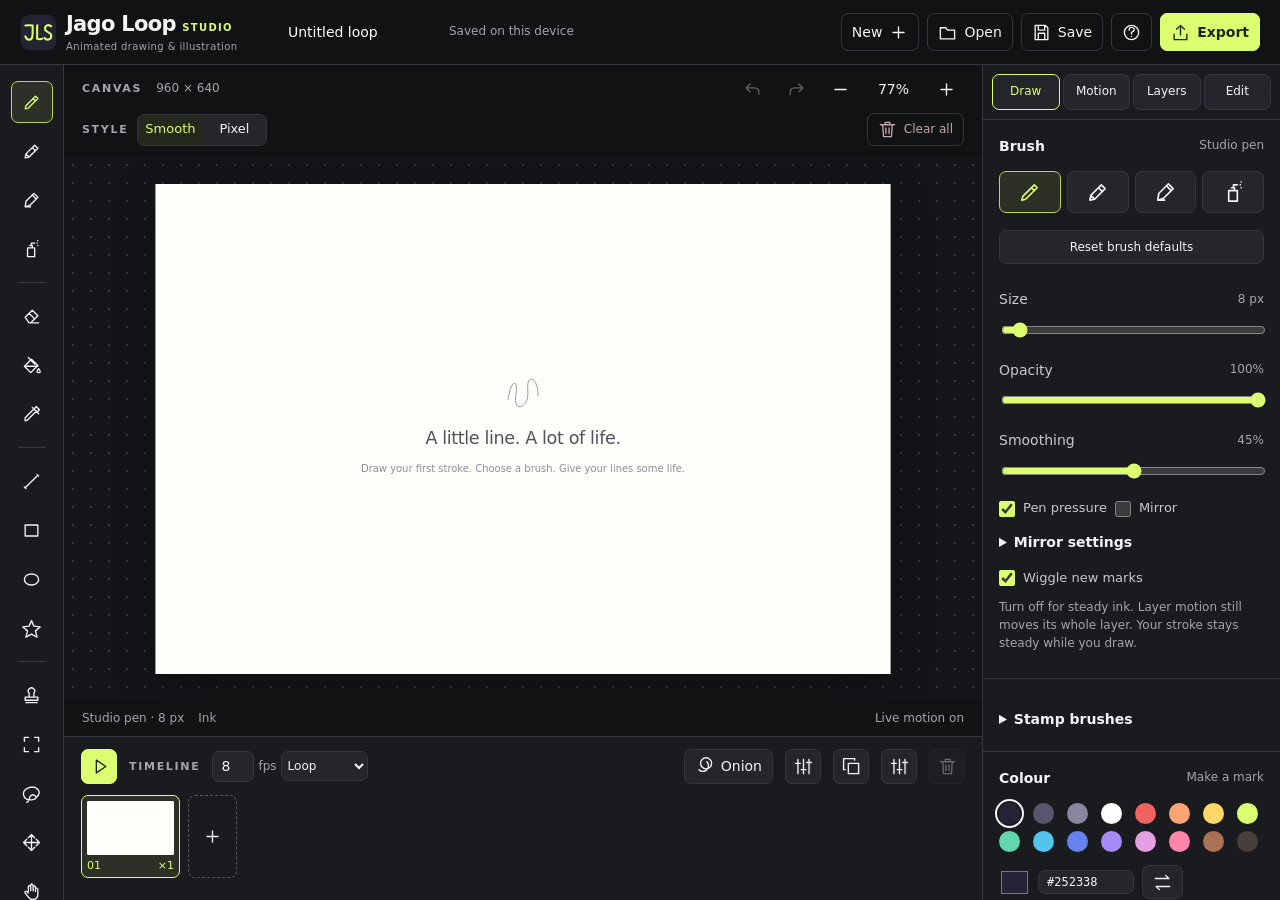
==== commit 05c82229: "Publish final Jago builds with legacy internal names removed" ====
--- a/Jago-Loop-Studio.html
+++ b/Jago-Loop-Studio.html
@@ -69,11 +69,11 @@
 <section class="section" data-panel="layers"><div class="section-title">Shading</div><label class="check"><input id="alphaLock" type="checkbox" >Lock this layer’s transparency</label><label class="field compact">Blend mode<select id="layerBlend"><option value="source-over">Normal</option><option value="multiply">Multiply</option><option value="screen">Screen</option><option value="overlay">Overlay</option><option value="darken">Darken</option><option value="lighten">Lighten</option></select></label><label class="field compact">Clip inside<select id="clipBase"><option value="">No clipping</option></select></label><label class="check"><input id="followMotion" type="checkbox" checked>Follow base layer motion</label><button id="newClipLayer" class="full-width">Add shading layer</button><label class="field compact">Fill boundaries<select id="fillReference"><option value="layer">Active layer</option><option value="visible">All visible artwork</option></select></label><p class="hint">Alpha lock affects new marks. A clipping layer keeps shading inside its base layer.</p><p class="hint">Base is the main colour, Shadow is the darker shade, and Light is the highlight. Choose a colour, then Use to draw with it. These swatches do not recolour existing artwork. Add a shading layer to keep new shadows inside your base shape.</p><div class="shade-palette"><label>Base<input id="shadeBase" type="color" value="#e6a372"><button id="pickBase">Use</button></label><label>Shadow<input id="shadeShadow" type="color" value="#805c73"><button id="pickShadow">Use</button></label><label>Light<input id="shadeLight" type="color" value="#ffebae"><button id="pickLight">Use</button></label></div><div class="button-grid"><button id="celBrush">Hard shading</button><button id="hatchBrush">Hatching</button><button id="ditherBrush">Pixel dither</button></div></section><section class="section" data-panel="edit"><div class="section-title">Selection &amp; transform</div><div class="button-grid"><button id="selectRectangle">Rectangle (U)</button><button id="selectLasso">Lasso (K)</button></div><p id="selectionStatus" class="hint">Draw around part of the active layer.</p><div class="button-grid"><button id="selectionCopy">Copy</button><button id="selectionCut">Cut</button><button id="selectionPaste">Paste</button><button id="selectionDelete">Delete</button><button id="selectionClear">Deselect</button></div><details><summary>Transform selected artwork</summary><p class="hint">Moving, copying and transforming keep the original marks and their animation. Motion resumes after you drop the selection. The selection edge clips its contents.</p><div class="number-grid"><label>Scale %<input id="selectionScale" type="number" min="10" max="400" value="100"></label><label>Angle °<input id="selectionAngle" type="number" min="-180" max="180" value="0"></label><label>Move across<input id="selectionX" type="number" min="-2048" max="2048" value="0"></label><label>Move down<input id="selectionY" type="number" min="-2048" max="2048" value="0"></label></div><button id="selectionTransform" class="full-width">Apply transform</button></details></section><section class="section" data-panel="edit"><div class="section-title">Drawing aids</div><label class="field compact">Canvas guides<select id="guideMode"><option value="none">Off</option><option value="grid">Grid</option><option value="arc">Arc with equal time steps</option></select></label><div id="gridControls" class="hidden"><div class="control"><label for="gridWidth">Cell width (px)<output id="gridWidthValue">40</output></label><input id="gridWidth" type="range" min="8" max="256" value="40" step="1"></div><div class="control"><label for="gridHeight">Cell height (px)<output id="gridHeightValue">40</output></label><input id="gridHeight" type="range" min="8" max="256" value="40" step="1"></div><div class="control"><label for="gridX">Offset across (px)<output id="gridXValue">0</output></label><input id="gridX" type="range" min="0" max="256" value="0" step="1"></div><div class="control"><label for="gridY">Offset down (px)<output id="gridYValue">0</output></label><input id="gridY" type="range" min="0" max="256" value="0" step="1"></div><div class="control"><label for="gridMajor">Strong line every (cells)<output id="gridMajorValue">4</output></label><input id="gridMajor" type="range" min="1" max="10" value="4" step="1"></div><button id="resetGrid" class="full-width">Reset grid</button><p class="hint">A visual guide only. It does not snap or move your drawing.</p></div><div id="arcControls" class="hidden"><div class="control"><label for="arcX">Centre across (%)<output id="arcXValue">50</output></label><input id="arcX" type="range" min="0" max="100" value="50" step="1"></div><div class="control"><label for="arcY">Baseline down (%)<output id="arcYValue">80</output></label><input id="arcY" type="range" min="0" max="100" value="80" step="1"></div><div class="control"><label for="arcWidth">Arc width (%)<output id="arcWidthValue">76</output></label><input id="arcWidth" type="range" min="10" max="180" value="76" step="1"></div><div class="control"><label for="arcHeight">Arc rise (%)<output id="arcHeightValue">50</output></label><input id="arcHeight" type="range" min="-80" max="80" value="50" step="1"></div><div class="control"><label for="arcSteps">Timing intervals<output id="arcStepsValue">12</output></label><input id="arcSteps" type="range" min="2" max="24" value="12" step="1"></div><button id="resetArc" class="full-width">Reset arc</button><p class="hint">These controls position a guide only. They do not move or animate your drawing.</p></div><p class="hint">Mouse: choose Pan (H) and drag, or drag with the middle button. Use the mouse wheel to zoom and 0 to fit the canvas.</p><details><summary>Touchscreen and pen</summary><label class="check"><input id="touchDraw" type="checkbox" checked>Draw with one finger</label><p class="hint">On a touchscreen, two fingers pan and zoom. Turn off finger drawing to pan with one finger while using a pen. These settings do not affect mouse input.</p></details><p class="hint">Guides are never exported.</p><div class="button-grid"><button id="copyFrameArt">Copy frame artwork</button><button id="pasteFrameArt">Paste frame artwork</button><button id="saveCheckpoint">Save snapshot</button><button id="openRecovery">Recovery snapshots</button></div></section></aside>
 <section class="timeline" aria-label="Animation timeline"><div class="timeline-header"><button id="playBtn" class="primary icon" title="Play / pause (Space)"><i data-icon="play"></i></button><span class="eyebrow">TIMELINE</span><div class="row"><input id="fps" class="fps-input" type="number" min="1" max="24" value="8" aria-label="Frames per second"><label for="fps">fps</label><select id="loopMode" aria-label="Playback mode"><option value="loop">Loop</option><option value="pingpong">Ping-pong</option></select></div><div class="spacer"></div><button id="onionBtn" title="Onion skin (O)" aria-pressed="false"><i data-icon="onion"></i><span class="minor">Onion</span></button><button id="onionSettingsBtn" class="icon" title="Onion skin settings"><i data-icon="sliders"></i></button><button id="duplicateFrame" class="icon" title="Duplicate frame (D)"><i data-icon="copy"></i></button><button id="frameOptions" class="icon" title="Frame timing and order"><i data-icon="sliders"></i></button><button id="deleteFrame" class="icon" title="Delete current frame"><i data-icon="trash"></i></button></div><div id="frames" class="frames"></div></section>
 </main>
-<dialog id="importImageDialog"><h2>Add an image</h2><p>Import PNG, JPEG, WebP or GIF. Images fit inside the canvas. Animated GIFs import as a still image.</p><label class="field">Place image on<select id="imageDestination"><option value="new">A new layer</option><option value="active">The active layer</option></select></label><p class="hint">A new layer lets you move, hide or animate the image separately. It appears in the current frame.</p><div class="dialog-actions"><button data-close>Cancel</button><button id="chooseImage" class="primary">Choose image</button></div></dialog><input id="tipInput" type="file" accept="image/png" hidden><input id="presetInput" type="file" accept=".jagopresets,.json" hidden><dialog id="brushPackDialog"><h2>Make your own brush pack</h2><p>A stamp is a small shape or image you can paint with. For example, turn a drawn star into a stamp, then click to place one star or drag to paint a trail of stars.</p><ol class="brush-pack-steps"><li><strong>Create a stamp.</strong> Draw a small mark, then use Rectangle selection or Lasso to select it on its layer. Open <strong>Draw &gt; Stamp brushes</strong> and choose <strong>Create stamp from selection</strong>. Or choose <strong>Import stamp image</strong> to use a PNG. A transparent background avoids a box around the stamp.</li><li><strong>Try it out.</strong> Choose your stamp under <strong>Stamp shape</strong>. Adjust size, spacing and colour, then click <strong>Use stamp brush (J)</strong> and draw. Spacing controls the gaps between repeated marks.</li><li><strong>Save the setup.</strong> Open <strong>Stamp presets</strong>, enter a name and choose <strong>Save stamp preset</strong>. A preset remembers the stamp image and settings shown in the dialog. It saves that stamp setup even if you last used a normal pen.</li><li><strong>Make a pack.</strong> Repeat for any other stamps, then choose <strong>Export library</strong> in Stamp presets. This downloads all your saved stamp and motion presets as one .jagopresets file, including the custom stamp images they use.</li><li><strong>Share or reload it.</strong> Use <strong>Import library</strong> in Stamp presets to add a pack, then click a saved stamp's name to use it.</li></ol><p class="hint">Creating a stamp captures a still image, without its animation. Save movement separately with Save motion preset. Custom stamp images fit inside 128 × 128 pixels. A project holds 24 custom images; a library holds 30 stamp and 30 motion presets. Export a backup to keep or share. Use marks you own or have permission to share.</p><div class="dialog-actions"><button data-close>Done</button></div></dialog><dialog id="libraryDialog"><h2>Stamp &amp; motion presets</h2><p>A preset is a saved setup you can use again. Save stamp preset remembers the stamp image, size, colour, opacity and stamp options shown below, even if a normal pen is selected. It does not save normal pen or pencil settings. Export library downloads all saved stamp and motion presets as one shareable pack. Import library adds a pack you already have.</p><p id="stampPresetSummary" class="hint"></p><label class="field">Preset name<input id="presetName" type="text" maxlength="50" placeholder="My stipple stamp"></label><div class="button-grid"><button id="saveBrushPreset">Save stamp preset</button><button id="saveMotionPreset">Save motion preset</button></div><div id="presetList" class="preset-list"></div><div class="button-grid"><button id="exportPresets">Export library</button><button id="importPresets">Import library</button></div><div class="dialog-actions"><button data-close>Done</button></div></dialog><dialog id="recoveryDialog"><h2>Recovery snapshots</h2><p>Up to three recent local snapshots. Save a project file for a lasting backup.</p><div id="recoveryList" class="preset-list"></div><div class="dialog-actions"><button data-close>Done</button></div></dialog><div id="toast" class="toast" role="status"></div><input id="fileInput" type="file" accept=".jago,.wiggly,.json" hidden><input id="imageInput" type="file" accept="image/png,image/jpeg,image/webp,image/gif" hidden>
+<dialog id="importImageDialog"><h2>Add an image</h2><p>Import PNG, JPEG, WebP or GIF. Images fit inside the canvas. Animated GIFs import as a still image.</p><label class="field">Place image on<select id="imageDestination"><option value="new">A new layer</option><option value="active">The active layer</option></select></label><p class="hint">A new layer lets you move, hide or animate the image separately. It appears in the current frame.</p><div class="dialog-actions"><button data-close>Cancel</button><button id="chooseImage" class="primary">Choose image</button></div></dialog><input id="tipInput" type="file" accept="image/png" hidden><input id="presetInput" type="file" accept=".jagopresets,.json" hidden><dialog id="brushPackDialog"><h2>Make your own brush pack</h2><p>A stamp is a small shape or image you can paint with. For example, turn a drawn star into a stamp, then click to place one star or drag to paint a trail of stars.</p><ol class="brush-pack-steps"><li><strong>Create a stamp.</strong> Draw a small mark, then use Rectangle selection or Lasso to select it on its layer. Open <strong>Draw &gt; Stamp brushes</strong> and choose <strong>Create stamp from selection</strong>. Or choose <strong>Import stamp image</strong> to use a PNG. A transparent background avoids a box around the stamp.</li><li><strong>Try it out.</strong> Choose your stamp under <strong>Stamp shape</strong>. Adjust size, spacing and colour, then click <strong>Use stamp brush (J)</strong> and draw. Spacing controls the gaps between repeated marks.</li><li><strong>Save the setup.</strong> Open <strong>Stamp presets</strong>, enter a name and choose <strong>Save stamp preset</strong>. A preset remembers the stamp image and settings shown in the dialog. It saves that stamp setup even if you last used a normal pen.</li><li><strong>Make a pack.</strong> Repeat for any other stamps, then choose <strong>Export library</strong> in Stamp presets. This downloads all your saved stamp and motion presets as one .jagopresets file, including the custom stamp images they use.</li><li><strong>Share or reload it.</strong> Use <strong>Import library</strong> in Stamp presets to add a pack, then click a saved stamp's name to use it.</li></ol><p class="hint">Creating a stamp captures a still image, without its animation. Save movement separately with Save motion preset. Custom stamp images fit inside 128 × 128 pixels. A project holds 24 custom images; a library holds 30 stamp and 30 motion presets. Export a backup to keep or share. Use marks you own or have permission to share.</p><div class="dialog-actions"><button data-close>Done</button></div></dialog><dialog id="libraryDialog"><h2>Stamp &amp; motion presets</h2><p>A preset is a saved setup you can use again. Save stamp preset remembers the stamp image, size, colour, opacity and stamp options shown below, even if a normal pen is selected. It does not save normal pen or pencil settings. Export library downloads all saved stamp and motion presets as one shareable pack. Import library adds a pack you already have.</p><p id="stampPresetSummary" class="hint"></p><label class="field">Preset name<input id="presetName" type="text" maxlength="50" placeholder="My stipple stamp"></label><div class="button-grid"><button id="saveBrushPreset">Save stamp preset</button><button id="saveMotionPreset">Save motion preset</button></div><div id="presetList" class="preset-list"></div><div class="button-grid"><button id="exportPresets">Export library</button><button id="importPresets">Import library</button></div><div class="dialog-actions"><button data-close>Done</button></div></dialog><dialog id="recoveryDialog"><h2>Recovery snapshots</h2><p>Up to three recent local snapshots. Save a project file for a lasting backup.</p><div id="recoveryList" class="preset-list"></div><div class="dialog-actions"><button data-close>Done</button></div></dialog><div id="toast" class="toast" role="status"></div><input id="fileInput" type="file" accept=".jago,.json" hidden><input id="imageInput" type="file" accept="image/png,image/jpeg,image/webp,image/gif" hidden>
 <dialog id="onionDialog"><h2>Onion skin</h2><p>See neighbouring drawing frames while you work. Earlier frames are pink; later frames are blue.</p><label class="check"><input id="onionEnabled" type="checkbox">Show onion skin</label><div class="control"><label for="onionBefore">Frames before<output id="onionBeforeValue">1</output></label><input id="onionBefore" type="range" min="0" max="8" value="1"></div><div class="control"><label for="onionAfter">Frames after<output id="onionAfterValue">1</output></label><input id="onionAfter" type="range" min="0" max="8" value="1"></div><div class="control"><label for="onionOpacity">Onion opacity (%)<output id="onionOpacityValue">20</output></label><input id="onionOpacity" type="range" min="5" max="80" value="20"></div><label class="check"><input id="onionFade" type="checkbox" checked>Fade frames further away</label><label class="check"><input id="onionOriginal" type="checkbox">Use original artwork colours</label><p class="hint">Closer frames are stronger when fading is on. Frames stop at the timeline ends. These guides are hidden during playback and never exported.</p><div class="dialog-actions"><button id="resetOnion">Reset defaults</button><button data-close>Done</button></div></dialog><dialog id="newDialog"><h2>Fresh paper.</h2><p>Save your current project first if you want to keep it.</p><label class="field">Canvas size<select id="canvasSize"><option value="960,640">Landscape · 960 × 640</option><option value="800,800">Square · 800 × 800</option><option value="640,960">Portrait · 640 × 960</option><option value="1280,720">Wide · 1280 × 720</option><option value="1920,1080">Full HD · 1920 × 1080</option><option value="1440,1440">Large square · 1440 × 1440</option><option value="1080,1920">Tall HD · 1080 × 1920</option><option value="512,342">Original · 512 × 342</option></select></label><label class="field">Drawing style<select id="newStyle"><option value="smooth">Smooth</option><option value="pixel">Pixel · classic 4 px grid</option></select></label><label class="field">Start with<select id="starter"><option value="blank">A blank canvas</option><option value="demo">Bouncing ball · pencil animation study</option></select></label><div class="dialog-actions"><button data-close>Cancel</button><button id="createProject" class="primary">Create drawing</button></div></dialog>
 <dialog id="exportDialog"><h2>Let it out into the world.</h2><p id="exportSummary">Export your drawing.</p><label class="field">Format<select id="exportFormat"><option value="gif">Animated GIF · seamless loop</option><option value="png">PNG · current frame</option><option value="sequence">PNG sequence · full motion (ZIP)</option><option value="sheet">PNG sprite sheet · all frames</option></select></label><label class="field">Drawing style<select id="exportStyle"><option value="current">Current canvas style</option><option value="smooth">Smooth</option><option value="pixel">Pixel</option></select></label><label class="field">Size<select id="exportScale"><option value="0.5">50% · smaller file</option><option value="1" selected>100% · original size</option><option value="2">200% · double dimensions</option></select></label><label class="field hidden" id="sequenceRateField">PNG sequence frame rate<select id="sequenceRate"><option value="12">12 fps</option><option value="24" selected>24 fps</option><option value="30">30 fps</option><option value="60">60 fps</option></select></label><label class="field" id="secondsField">Loop length (seconds)<input id="exportSeconds" type="number" min="1" max="12" value="3"></label><label class="check"><input id="exportTransparent" type="checkbox">Transparent background</label><p id="exportNote" style="font-size:12px">GIF uses 256 colours. PNG keeps full colour and soft transparency.</p><progress id="exportProgress" value="0" max="1" class="hidden"></progress><div class="dialog-actions"><button data-close>Cancel</button><button id="downloadExport" class="primary"><i data-icon="export"></i>Export GIF</button></div></dialog>
 <dialog id="frameDialog"><h2>Frame settings</h2><label class="field">Hold for (timeline beats)<input id="frameHold" type="number" min="1" max="24" value="1"></label><p>A longer hold keeps this drawing on screen while its lines keep wiggling.</p><button id="allFrameTiming" class="full-width">Apply timing to all frames</button><p class="hint">Changing the number edits the current frame. The button copies this hold to every existing frame. Undo restores the previous timings. Timeline fps already applies to every frame.</p><p id="frameTimingResult" class="hint" role="status" aria-live="polite"></p><div class="row"><button id="frameLeft">← Move earlier</button><button id="frameRight">Move later →</button></div><div class="dialog-actions"><button data-close>Done</button></div></dialog>
-<dialog id="helpDialog"><button class="icon close" data-close aria-label="Close help"><i data-icon="close"></i></button><h2>Small strokes. Big personality.</h2><label class="field compact">Application theme<select id="appTheme"><option value="charcoal">Charcoal</option><option value="paper">Warm paper</option><option value="plum">Midnight plum</option><option value="candy">Candy cloud</option></select></label><p class="hint">Changes the workspace colours only. Your drawing and exported colours stay the same.</p><p>Draw freely. Wiggle new marks adds movement after you finish a stroke; turn it off in Draw for steady ink. Add frames for movement; duplicate a frame to build on it. Layers exist across all frames, with separate drawings in each.</p><div class="shortcut-grid"><span>Pen / pencil / marker / spray</span><kbd>B / P / M / A</kbd><span>Eraser / fill / colour picker</span><kbd>E / F / I</kbd><span>Line / rectangle / ellipse</span><kbd>L / R / C</kbd><span>Triangle / star / heart</span><kbd>T / S / G</kbd><span>Diamond / arrow / hexagon</span><kbd>Q / Y / N</kbd><span>Play / pause</span><kbd>Space</kbd><span>Undo / redo</span><kbd>Ctrl Z / Ctrl Shift Z</kbd><span>Previous / next frame</span><kbd>← / →</kbd><span>Duplicate frame / onion skin</span><kbd>D / O</kbd><span>Brush size / swap colour</span><kbd>[ ] / X</kbd><span>Move layer artwork</span><kbd>V + drag</kbd><span>Pan / zoom / fit</span><kbd>H + drag / wheel / 0</kbd><span>Straight angles / square / circle</span><kbd>Shift + draw</kbd><span>Save project / export</span><kbd>Ctrl S / Ctrl E</kbd></div><p>Switch between Smooth and Pixel above the canvas at any time. Pixel size changes the block size without changing your strokes. Exports can use either style. The shapes button opens the extra shapes; Filled shape applies to new shapes.</p><p>The Move tool moves selected pixels when there is a selection, or the whole active layer when there is none. Paste returns artwork to its original position. Hold Shift to move in one direction. Fill can use the active layer or all visible artwork as a boundary. Erasing affects only the active layer. Use the layer lock to protect your work. Layer motion also moves imported images.</p><div class="row"><button id="demoBtn">Try Bouncing ball</button></div><p class="hint">Stamp brush: J. Rectangle selection: U. Lasso: K. Copy/cut/paste selection: Ctrl C / X / V. Motion, shading and recovery live in the inspector tabs.</p><div class="button-grid"><button id="motionStudy">Motion study</button><button id="shadingStudy">Shading study</button></div><p class="hint">Motion study: the pendulum sways from its top pivot, the hatched ribbon ripples and a loose pencil line flutters. A soft shadow breathes twice per swing. Select their named layers to explore each motion.</p><p class="hint">Shading study: toggle the five named layers to explore the cast shadow, pencil base, stipple, hatching and highlight. Clipped shading follows the gently moving ball. Try Smooth and Pixel.</p><section class="about-support"><h3>About &amp; support</h3><p>Created by Cameron Jago Lis Illustrates.</p><p><a href="https://cameronjagolis.co.uk/" target="_blank" rel="noopener noreferrer">Illustration website</a> · <a href="https://ko-fi.com/cameronillustrates" target="_blank" rel="noopener noreferrer">Support on Ko-fi</a> · <a href="https://github.com/snowwy123/Jago-Loop-Studio" target="_blank" rel="noopener noreferrer">GitHub</a></p><p class="hint">Support is optional and helps Cameron develop Jago Loop Studio. All drawing tools stay free.</p></section><div class="about-credits"><span class="credit-role">Inspiration</span><strong>John Earnest · Internet Janitor</strong>Creator of <a href="https://internet-janitor.itch.io/wigglypaint" target="_blank" rel="noopener noreferrer">WigglyPaint</a> and <a href="https://github.com/JohnEarnest/Decker" target="_blank" rel="noopener noreferrer">Decker</a>. Jago Loop Studio does not include the Decker runtime.<span class="credit-role">Studio edition</span><strong>Cameron Jago Lis Illustrates</strong>Creator of Jago Loop Studio. Studio code is released under the MIT License. Microsoft WebView2 licence and third-party notices are included with the Windows app.<p>An independent edition inspired by the original work, not an official release or endorsement by its creator. Jago Loop Studio saves .jago projects and opens earlier .wiggly projects and does not import original Decker HTML or .deck files. Version 1.0.6 · Windows + browser suite.</p></div></dialog>
+<dialog id="helpDialog"><button class="icon close" data-close aria-label="Close help"><i data-icon="close"></i></button><h2>Small strokes. Big personality.</h2><label class="field compact">Application theme<select id="appTheme"><option value="charcoal">Charcoal</option><option value="paper">Warm paper</option><option value="plum">Midnight plum</option><option value="candy">Candy cloud</option></select></label><p class="hint">Changes the workspace colours only. Your drawing and exported colours stay the same.</p><p>Draw freely. Wiggle new marks adds movement after you finish a stroke; turn it off in Draw for steady ink. Add frames for movement; duplicate a frame to build on it. Layers exist across all frames, with separate drawings in each.</p><div class="shortcut-grid"><span>Pen / pencil / marker / spray</span><kbd>B / P / M / A</kbd><span>Eraser / fill / colour picker</span><kbd>E / F / I</kbd><span>Line / rectangle / ellipse</span><kbd>L / R / C</kbd><span>Triangle / star / heart</span><kbd>T / S / G</kbd><span>Diamond / arrow / hexagon</span><kbd>Q / Y / N</kbd><span>Play / pause</span><kbd>Space</kbd><span>Undo / redo</span><kbd>Ctrl Z / Ctrl Shift Z</kbd><span>Previous / next frame</span><kbd>← / →</kbd><span>Duplicate frame / onion skin</span><kbd>D / O</kbd><span>Brush size / swap colour</span><kbd>[ ] / X</kbd><span>Move layer artwork</span><kbd>V + drag</kbd><span>Pan / zoom / fit</span><kbd>H + drag / wheel / 0</kbd><span>Straight angles / square / circle</span><kbd>Shift + draw</kbd><span>Save project / export</span><kbd>Ctrl S / Ctrl E</kbd></div><p>Switch between Smooth and Pixel above the canvas at any time. Pixel size changes the block size without changing your strokes. Exports can use either style. The shapes button opens the extra shapes; Filled shape applies to new shapes.</p><p>The Move tool moves selected pixels when there is a selection, or the whole active layer when there is none. Paste returns artwork to its original position. Hold Shift to move in one direction. Fill can use the active layer or all visible artwork as a boundary. Erasing affects only the active layer. Use the layer lock to protect your work. Layer motion also moves imported images.</p><div class="row"><button id="demoBtn">Try Bouncing ball</button></div><p class="hint">Stamp brush: J. Rectangle selection: U. Lasso: K. Copy/cut/paste selection: Ctrl C / X / V. Motion, shading and recovery live in the inspector tabs.</p><div class="button-grid"><button id="motionStudy">Motion study</button><button id="shadingStudy">Shading study</button></div><p class="hint">Motion study: the pendulum sways from its top pivot, the hatched ribbon ripples and a loose pencil line flutters. A soft shadow breathes twice per swing. Select their named layers to explore each motion.</p><p class="hint">Shading study: toggle the five named layers to explore the cast shadow, pencil base, stipple, hatching and highlight. Clipped shading follows the gently moving ball. Try Smooth and Pixel.</p><section class="about-support"><h3>About &amp; support</h3><p>Created by Cameron Jago Lis Illustrates.</p><p><a href="https://cameronjagolis.co.uk/" target="_blank" rel="noopener noreferrer">Illustration website</a> · <a href="https://ko-fi.com/cameronillustrates" target="_blank" rel="noopener noreferrer">Support on Ko-fi</a> · <a href="https://github.com/snowwy123/Jago-Loop-Studio" target="_blank" rel="noopener noreferrer">GitHub</a></p><p class="hint">Support is optional and helps Cameron develop Jago Loop Studio. All drawing tools stay free.</p></section><div class="about-credits"><span class="credit-role">Inspiration</span><strong>John Earnest · Internet Janitor</strong>Creator of <a href="https://internet-janitor.itch.io/wigglypaint" target="_blank" rel="noopener noreferrer">WigglyPaint</a> and <a href="https://github.com/JohnEarnest/Decker" target="_blank" rel="noopener noreferrer">Decker</a>. Jago Loop Studio does not include the Decker runtime.<span class="credit-role">Studio edition</span><strong>Cameron Jago Lis Illustrates</strong>Creator of Jago Loop Studio. Studio code is released under the MIT License. Microsoft WebView2 licence and third-party notices are included with the Windows app.<p>An independent edition inspired by the original work, not an official release or endorsement by its creator. Jago Loop Studio saves and opens .jago projects. Version 1.0.6 · Windows + browser suite.</p></div></dialog>
 <dialog id="confirmDialog"><h2 id="confirmTitle">Remove this?</h2><p id="confirmBody"></p><div class="dialog-actions"><button data-close>Cancel</button><button id="confirmAction" class="primary">Remove</button></div></dialog>
 <dialog id="shapesDialog"><button class="icon close" data-close aria-label="Close shapes"><i data-icon="close"></i></button><h2>Choose a shape</h2><p>Drag across the canvas to place it. Hold Shift for equal proportions, or to snap an arrow to 45° angles.</p><div id="shapeGrid" class="shape-grid"></div><div class="dialog-actions"><button data-close>Done</button></div></dialog>
 <dialog id="renameDialog"><h2>Layer name</h2><label class="field">Name<input type="text" id="layerNameInput" maxlength="40"></label><div class="dialog-actions"><button data-close>Cancel</button><button id="applyLayerName" class="primary">Rename</button></div></dialog>
@@ -376,7 +376,7 @@
 function filename(ext){return(project.name.replace(/[^\p{L}\p{N}_ -]/gu,'').trim()||'Jago drawing')+ext;}
 function download(blob,name){const url=URL.createObjectURL(blob),a=document.createElement('a');a.href=url;a.download=name;document.body.append(a);a.click();a.remove();setTimeout(()=>URL.revokeObjectURL(url),30000);}
 $('saveBtn').onclick=()=>{download(new Blob([snapshot()],{type:'application/json'}),filename('.jago'));dirty=false;toast('Editable project downloaded');};$('openBtn').onclick=()=>$('fileInput').click();
-function validateProject(v){const fail=()=>{throw Error('That is not a valid Jago Loop Studio project. Original Decker files are not supported.');},num=(n,a,b)=>typeof n==='number'&&Number.isFinite(n)&&n>=a&&n<=b,int=(n,a,b)=>Number.isInteger(n)&&num(n,a,b),hex=s=>typeof s==='string'&&/^#[0-9a-f]{6}$/i.test(s);if(!v||!((v.format==='wiggly-studio'&&v.version===1)||(v.format==='jago-loop-studio'&&[2,3,4].includes(v.version)))||!int(v.width,64,2048)||!int(v.height,64,2048)||v.width*v.height>2097152||typeof v.name!=='string'||v.name.length>100||!hex(v.paper)||!num(v.wiggle,0,12)||!int(v.boil,1,24)||!int(v.fps,1,24)||!['loop','pingpong'].includes(v.loop)||typeof v.transparent!=='boolean'||typeof v.wiggleEnabled!=='boolean'||!Array.isArray(v.layers)||v.layers.length<1||v.layers.length>12||!Array.isArray(v.frames)||v.frames.length<1||v.frames.length>48)fail();if(v.renderStyle===undefined)v.renderStyle='smooth';if(v.pixelSize===undefined)v.pixelSize=4;if(!['smooth','pixel'].includes(v.renderStyle)||![1,2,3,4,6,8,12].includes(v.pixelSize))fail();const ids=new Set();for(const l of v.layers){if(!l||typeof l.id!=='string'||!/^[a-z0-9]{1,30}$/i.test(l.id)||['__proto__','constructor','prototype'].includes(l.id)||ids.has(l.id)||typeof l.name!=='string'||l.name.length>100||!num(l.opacity,0,1)||typeof l.visible!=='boolean'||typeof l.locked!=='boolean')fail();ids.add(l.id);}if(!int(v.current,0,v.frames.length-1)||!ids.has(v.activeLayer))fail();let count=0,points=0;for(const f of v.frames){if(!f||!int(f.hold,1,24)||!f.contents||typeof f.contents!=='object')fail();for(const id of ids){const ops=f.contents[id];if(!Array.isArray(ops))fail();for(const op of ops){if(++count>10000||!op)fail();if(op.kind==='image'){if(typeof op.src!=='string'||!/^data:image\/(png|jpeg|webp);base64,/.test(op.src)||op.src.length>16e6||!num(op.x,-1e6,1e6)||!num(op.y,-1e6,1e6)||(op.flipX!==undefined&&typeof op.flipX!=='boolean')||(op.flipY!==undefined&&typeof op.flipY!=='boolean')||!num(op.w,1,4096)||!num(op.h,1,4096)||!num(op.opacity,0,1))fail();}else if(op.kind==='stroke'){if(!['pen','pencil','marker','spray','stamp','eraser','line','rect','ellipse',...extraShapes].includes(op.tool)||!hex(op.color)||!num(op.size,1,160)||!num(op.opacity,0,1)||!int(op.seed,0,1e9)||typeof op.pressure!=='boolean'||typeof op.animate!=='boolean'||typeof op.mirror!=='boolean'||(op.filled!==undefined&&typeof op.filled!=='boolean')||!Array.isArray(op.points)||op.points.length<1||op.points.length>20000)fail();points+=op.points.length;if(points>500000)fail();for(const p of op.points)if(!p||!num(p.x,-1e6,1e6)||!num(p.y,-1e6,1e6)||!num(p.p,0,1))fail();}else fail();}}}return v;}
+function validateProject(v){const fail=()=>{throw Error('That is not a valid Jago Loop Studio project. Open a saved .jago project.');},num=(n,a,b)=>typeof n==='number'&&Number.isFinite(n)&&n>=a&&n<=b,int=(n,a,b)=>Number.isInteger(n)&&num(n,a,b),hex=s=>typeof s==='string'&&/^#[0-9a-f]{6}$/i.test(s);if(!v||!(v.format==='jago-loop-studio'&&[2,3,4].includes(v.version))||!int(v.width,64,2048)||!int(v.height,64,2048)||v.width*v.height>2097152||typeof v.name!=='string'||v.name.length>100||!hex(v.paper)||!num(v.wiggle,0,12)||!int(v.boil,1,24)||!int(v.fps,1,24)||!['loop','pingpong'].includes(v.loop)||typeof v.transparent!=='boolean'||typeof v.wiggleEnabled!=='boolean'||!Array.isArray(v.layers)||v.layers.length<1||v.layers.length>12||!Array.isArray(v.frames)||v.frames.length<1||v.frames.length>48)fail();if(v.renderStyle===undefined)v.renderStyle='smooth';if(v.pixelSize===undefined)v.pixelSize=4;if(!['smooth','pixel'].includes(v.renderStyle)||![1,2,3,4,6,8,12].includes(v.pixelSize))fail();const ids=new Set();for(const l of v.layers){if(!l||typeof l.id!=='string'||!/^[a-z0-9]{1,30}$/i.test(l.id)||['__proto__','constructor','prototype'].includes(l.id)||ids.has(l.id)||typeof l.name!=='string'||l.name.length>100||!num(l.opacity,0,1)||typeof l.visible!=='boolean'||typeof l.locked!=='boolean')fail();ids.add(l.id);}if(!int(v.current,0,v.frames.length-1)||!ids.has(v.activeLayer))fail();let count=0,points=0;for(const f of v.frames){if(!f||!int(f.hold,1,24)||!f.contents||typeof f.contents!=='object')fail();for(const id of ids){const ops=f.contents[id];if(!Array.isArray(ops))fail();for(const op of ops){if(++count>10000||!op)fail();if(op.kind==='image'){if(typeof op.src!=='string'||!/^data:image\/(png|jpeg|webp);base64,/.test(op.src)||op.src.length>16e6||!num(op.x,-1e6,1e6)||!num(op.y,-1e6,1e6)||(op.flipX!==undefined&&typeof op.flipX!=='boolean')||(op.flipY!==undefined&&typeof op.flipY!=='boolean')||!num(op.w,1,4096)||!num(op.h,1,4096)||!num(op.opacity,0,1))fail();}else if(op.kind==='stroke'){if(!['pen','pencil','marker','spray','stamp','eraser','line','rect','ellipse',...extraShapes].includes(op.tool)||!hex(op.color)||!num(op.size,1,160)||!num(op.opacity,0,1)||!int(op.seed,0,1e9)||typeof op.pressure!=='boolean'||typeof op.animate!=='boolean'||typeof op.mirror!=='boolean'||(op.filled!==undefined&&typeof op.filled!=='boolean')||!Array.isArray(op.points)||op.points.length<1||op.points.length>20000)fail();points+=op.points.length;if(points>500000)fail();for(const p of op.points)if(!p||!num(p.x,-1e6,1e6)||!num(p.y,-1e6,1e6)||!num(p.p,0,1))fail();}else fail();}}}return v;}
 $('fileInput').onchange=async e=>{const file=e.target.files[0];e.target.value='';if(!file)return;try{if(file.size>25e6)throw Error('Project files must be under 25 MB.');const next=validateProject(JSON.parse(await file.text()));const accept=async()=>{const old=project;try{pause();clearSelection();project=next;await preloadImages();resizeBuffers();invalidate();resetHistory();updateUI();fit();scheduleSave();toast('Project opened');}catch(err){project=old;afterRestore();toast('An image in the project could not be opened');}};confirmAction('Open this project?','This replaces the current drawing. Save a project file first if you want to keep it.',accept);}catch(err){toast(err instanceof SyntaxError?'This file is not a Studio project':err.message);}};
 async function importImageData(src,name,destination='new',expected={project,frame:currentFrame(),layer:project.activeLayer}){
  if(destination==='new'&&project.layers.length>=12)throw Error('This project has reached 12 layers. Choose the active layer or remove a layer first.');
@@ -1099,7 +1099,7 @@
 };
 async function init(){
  try{const saved=localStorage.getItem(JAGO_KEY);if(saved){project=validateProject(JSON.parse(saved));await preloadImages();}}
- catch(err){project=fresh();toast('Saved drawing could not be restored. Open a saved .jago or .wiggly project if you have one.');}
+ catch(err){project=fresh();toast('Saved drawing could not be restored. Open a saved .jago project if you have one.');}
  initialiseStudio();resizeBuffers();invalidate();resetHistory();setTool('pen');setColour(colour);updateUI();fit();requestAnimationFrame(tick);
 }
 init().catch(err=>{console.error(err);toast("The studio could not start. Reload or open a saved project.");});
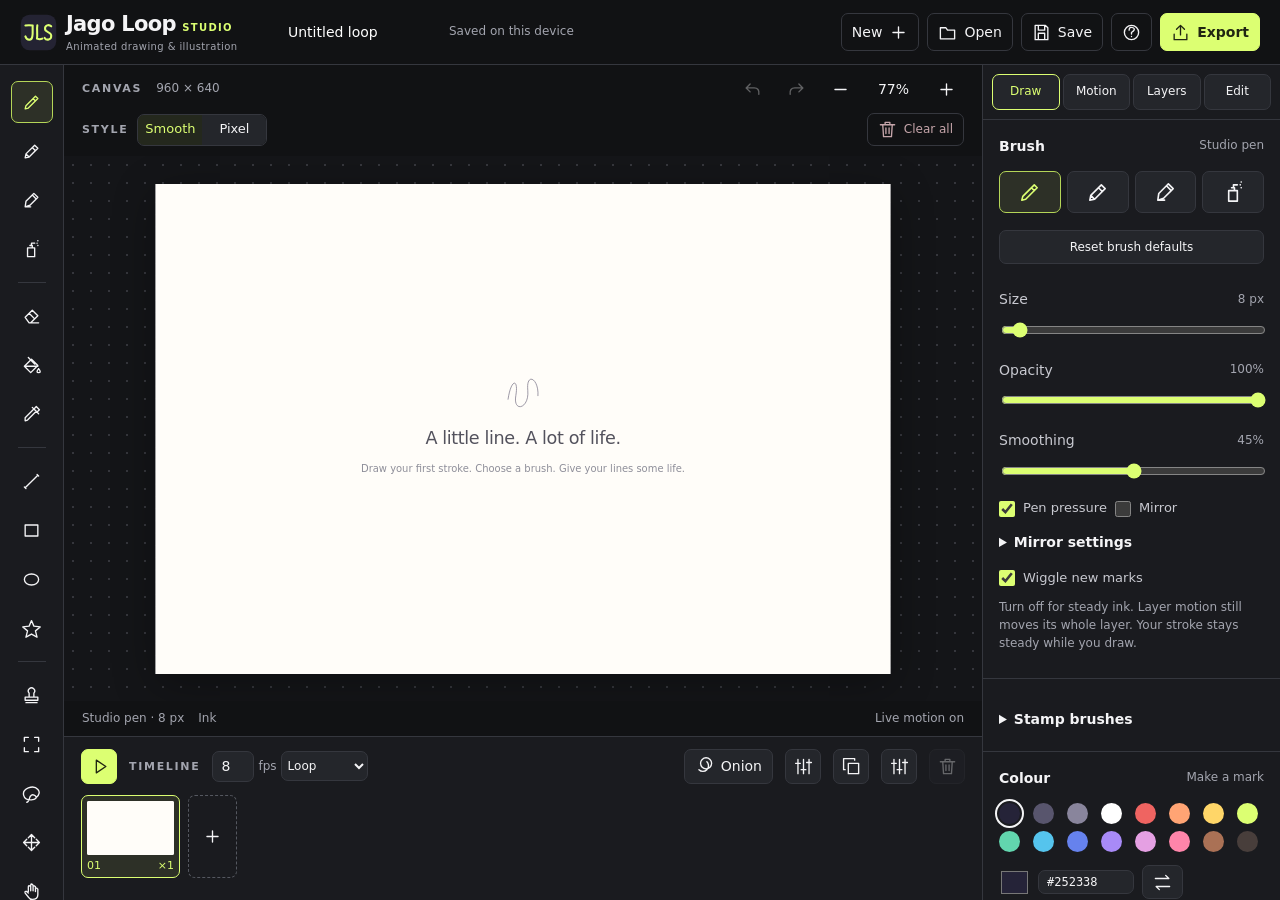
==== commit 815eb957: "Jago Loop Studio v1.0.7 | Motion fixes Brush and shape samplers now animate on opening, and the brus" ====
--- a/Jago-Loop-Studio.html
+++ b/Jago-Loop-Studio.html
@@ -64,7 +64,7 @@
 <details><summary>Variation &amp; pressure</summary><div id="stampRotationControl"><div class="control"><label for="stampRotation">Stamp rotation<output id="stampRotationValue">0</output></label><input id="stampRotation" type="range" min="-180" max="180" value="0" step="1"></div><label id="stampFollowControl" class="check"><input id="stampFollow" type="checkbox">Rotate along the stroke</label></div><div class="control"><label for="stampScatter">Scatter (%)<output id="stampScatterValue">0</output></label><input id="stampScatter" type="range" min="0" max="200" value="0" step="1"></div><div class="control"><label for="stampVariation">Size variation (%)<output id="stampVariationValue">10</output></label><input id="stampVariation" type="range" min="0" max="100" value="10" step="1"></div><label id="stampColourControl" class="check"><input id="stampColour" type="checkbox">Keep original image colours</label><label class="check"><input id="stampPressureOpacity" type="checkbox">Pressure changes opacity</label></details>
 <label class="field compact">How stamps move<select id="stampMotionPlacement"><option value="stroke">Follow the moving stroke</option><option value="individual">Each stamp moves independently</option><option value="layer">Use only whole-layer motion</option></select></label>
 <div class="button-grid"><button id="importTip">Import stamp image</button><button id="selectionTip">Create stamp from selection</button><button id="openBrushLibrary">Stamp presets</button><button id="brushPackHelp">Make a brush pack</button></div><p class="hint">A stamp repeats a shape or image as you draw. Save stamp preset remembers that shape and its settings. It does not save normal pen or pencil settings.</p></details></section><section class="section" data-panel="draw"><div class="section-title"><span>Colour</span><small>Make a mark</small></div><div id="palette" class="palette"></div><div class="color-row"><input id="color" type="color" value="#252338" aria-label="Custom drawing colour"><input id="hexColor" type="text" value="#252338" maxlength="7" aria-label="Hex colour"><button id="swapColor" title="Swap current and previous colour (X)"><i data-icon="swap"></i></button></div></section>
-<section class="section" data-panel="motion"><div class="section-title"><span class="motion-heading"><i data-icon="wiggle"></i>Motion</span><input id="wiggleEnabled" type="checkbox" checked aria-label="Enable wiggle"></div><div class="motion-editor"><label class="field compact">Wiggle type<select id="motionType"><option value="classic">Classic line boil</option><option value="sway">Sway</option><option value="ripple">Ripple</option><option value="flutter">Flutter</option><option value="breathe">Breathe</option><option value="spring">Spring</option><option value="drift">Drift</option><option value="crawl">Texture crawl</option></select></label><canvas id="motionPreviewCanvas" width="240" height="80" aria-label="Preview of the selected motion"></canvas><p id="motionDescription" class="hint"></p><label class="field compact">Edit settings for<select id="motionScope"><option value="new">New strokes</option><option value="layer">Whole active layer</option></select></label><div id="modernMotionControls"><div class="control" data-motion-types="ripple flutter breathe spring drift crawl"><label for="mAmount">Amount<output id="mAmountValue">16</output></label><input id="mAmount" type="range" min="0" max="80" value="16" step="0.5"></div><div class="control" ><label for="mSpeed">Cycles per loop<output id="mSpeedValue">1</output></label><input id="mSpeed" type="range" min="1" max="8" value="1" step="0.25"></div><div class="control" data-motion-types="sway"><label for="mAngle">Rocking angle<output id="mAngleValue">10</output></label><input id="mAngle" type="range" min="0" max="60" value="10" step="1"></div><div class="control" data-motion-types="ripple"><label for="mWavelength">Wavelength<output id="mWavelengthValue">120</output></label><input id="mWavelength" type="range" min="10" max="1000" value="120" step="5"></div><div class="control" data-motion-types="flutter"><label for="mReach">Flutter reach<output id="mReachValue">100</output></label><input id="mReach" type="range" min="10" max="100" value="100" step="1"></div><div class="control" data-motion-types="flutter"><label for="mGust">Gust variation<output id="mGustValue">25</output></label><input id="mGust" type="range" min="0" max="100" value="25" step="1"></div><div class="control" data-motion-types="spring"><label for="mStiffness">Spring oscillations<output id="mStiffnessValue">3</output></label><input id="mStiffness" type="range" min="1" max="8" value="3" step="1"></div><div class="control" data-motion-types="spring"><label for="mDamping">Settling<output id="mDampingValue">3</output></label><input id="mDamping" type="range" min="0" max="10" value="3" step="0.25"></div><div data-motion-types="sway breathe spring drift"><div class="control" ><label for="mAnchorX">Anchor across<output id="mAnchorXValue">50</output></label><input id="mAnchorX" type="range" min="0" max="100" value="50" step="1"></div><div class="control" ><label for="mAnchorY">Anchor down<output id="mAnchorYValue">50</output></label><input id="mAnchorY" type="range" min="0" max="100" value="50" step="1"></div></div><div data-motion-types="breathe spring drift"><div class="control" ><label for="mBalanceX">Horizontal influence<output id="mBalanceXValue">100</output></label><input id="mBalanceX" type="range" min="0" max="200" value="100" step="1"></div><div class="control" ><label for="mBalanceY">Vertical influence<output id="mBalanceYValue">100</output></label><input id="mBalanceY" type="range" min="0" max="200" value="100" step="1"></div></div><div data-motion-types="flutter"><label class="field compact">Pinned end<select id="mPin"><option value="start">Start of stroke / left of layer</option><option value="end">End of stroke / right of layer</option></select></label></div><div data-motion-types="ripple flutter"><label class="field compact">Travel direction<select id="mDirection"><option value="1">Forward</option><option value="-1">Reverse</option></select></label></div><div data-motion-types="drift"><label class="field compact">Path<select id="mPath"><option value="ellipse">Ellipse</option><option value="line">Side to side</option><option value="figure8">Figure eight</option></select></label></div><div class="control" ><label for="mPhase">Timing offset<output id="mPhaseValue">0</output></label><input id="mPhase" type="range" min="0" max="100" value="0" step="1"></div><label class="check"><input id="mLoop" type="checkbox" checked>Fit whole cycles to the loop</label><label class="check"><input id="mShared" type="checkbox" checked>Keep strokes in time together</label><label class="check"><input id="mStepped" type="checkbox" >Stepped motion</label><div class="control" ><label for="motionLoopSeconds">Single-frame loop seconds<output id="motionLoopSecondsValue">3</output></label><input id="motionLoopSeconds" type="range" min="1" max="12" value="3" step="1"></div></div><label class="check"><input id="motionPreviewToggle" type="checkbox" >Preview these settings on the layer</label><div class="button-grid"><button id="applyLayerMotion">Apply to layer</button><button id="applyStrokeMotion">Apply to strokes</button><button id="clearLayerMotion">Clear layer motion</button><button id="resetMotion">Reset settings</button></div><p class="hint">Apply to strokes updates this layer in every frame. Layer motion moves its marks together.</p><div class="button-grid"><button id="pauseMotion">Pause live motion</button><button id="openMotionLibrary">Motion presets</button></div></div><div id="classicControls"><div class="segmented" id="motionPresets"><button data-motion="gentle">Gentle</button><button data-motion="lively" class="active">Lively</button><button data-motion="wild">Wild</button></div><div class="control"><label for="wiggle">Amount <output id="wiggleValue">3 px</output></label><input id="wiggle" type="range" min="0" max="12" step="0.5" value="3"></div><div class="control"><label for="boil">Redraws per second <output id="boilValue">8</output></label><input id="boil" type="range" min="1" max="24" value="8"></div></div><label class="check"><input id="animateStroke" type="checkbox" checked>Give new strokes a wiggle</label></section>
+<section class="section" data-panel="motion"><div class="section-title"><span class="motion-heading"><i data-icon="wiggle"></i>Motion</span><input id="wiggleEnabled" type="checkbox" checked aria-label="Enable project motion" title="Enable motion throughout this project"></div><div class="motion-editor"><label class="field compact">Wiggle type<select id="motionType"><option value="classic">Classic line boil</option><option value="sway">Sway</option><option value="ripple">Ripple</option><option value="flutter">Flutter</option><option value="breathe">Breathe</option><option value="spring">Spring</option><option value="drift">Drift</option><option value="crawl">Texture crawl</option></select></label><canvas id="motionPreviewCanvas" width="240" height="80" aria-label="Preview of the selected motion"></canvas><p id="motionDescription" class="hint"></p><label class="field compact">Edit settings for<select id="motionScope"><option value="new">New strokes</option><option value="layer">Whole active layer</option></select></label><div id="modernMotionControls"><div class="control" data-motion-types="ripple flutter breathe spring drift crawl"><label for="mAmount">Amount<output id="mAmountValue">16</output></label><input id="mAmount" type="range" min="0" max="80" value="16" step="0.5"></div><div class="control" ><label for="mSpeed">Cycles per loop<output id="mSpeedValue">1</output></label><input id="mSpeed" type="range" min="1" max="8" value="1" step="0.25"></div><div class="control" data-motion-types="sway"><label for="mAngle">Rocking angle<output id="mAngleValue">10</output></label><input id="mAngle" type="range" min="0" max="60" value="10" step="1"></div><div class="control" data-motion-types="ripple"><label for="mWavelength">Wavelength<output id="mWavelengthValue">120</output></label><input id="mWavelength" type="range" min="10" max="1000" value="120" step="5"></div><div class="control" data-motion-types="flutter"><label for="mReach">Flutter reach<output id="mReachValue">100</output></label><input id="mReach" type="range" min="10" max="100" value="100" step="1"></div><div class="control" data-motion-types="flutter"><label for="mGust">Gust variation<output id="mGustValue">25</output></label><input id="mGust" type="range" min="0" max="100" value="25" step="1"></div><div class="control" data-motion-types="spring"><label for="mStiffness">Spring oscillations<output id="mStiffnessValue">3</output></label><input id="mStiffness" type="range" min="1" max="8" value="3" step="1"></div><div class="control" data-motion-types="spring"><label for="mDamping">Settling<output id="mDampingValue">3</output></label><input id="mDamping" type="range" min="0" max="10" value="3" step="0.25"></div><div data-motion-types="sway breathe spring drift"><div class="control" ><label for="mAnchorX">Anchor across<output id="mAnchorXValue">50</output></label><input id="mAnchorX" type="range" min="0" max="100" value="50" step="1"></div><div class="control" ><label for="mAnchorY">Anchor down<output id="mAnchorYValue">50</output></label><input id="mAnchorY" type="range" min="0" max="100" value="50" step="1"></div></div><div data-motion-types="breathe spring drift"><div class="control" ><label for="mBalanceX">Horizontal influence<output id="mBalanceXValue">100</output></label><input id="mBalanceX" type="range" min="0" max="200" value="100" step="1"></div><div class="control" ><label for="mBalanceY">Vertical influence<output id="mBalanceYValue">100</output></label><input id="mBalanceY" type="range" min="0" max="200" value="100" step="1"></div></div><div data-motion-types="flutter"><label class="field compact">Pinned end<select id="mPin"><option value="start">Start of stroke / left of layer</option><option value="end">End of stroke / right of layer</option></select></label></div><div data-motion-types="ripple flutter"><label class="field compact">Travel direction<select id="mDirection"><option value="1">Forward</option><option value="-1">Reverse</option></select></label></div><div data-motion-types="drift"><label class="field compact">Path<select id="mPath"><option value="ellipse">Ellipse</option><option value="line">Side to side</option><option value="figure8">Figure eight</option></select></label></div><div class="control" ><label for="mPhase">Timing offset<output id="mPhaseValue">0</output></label><input id="mPhase" type="range" min="0" max="100" value="0" step="1"></div><label class="check"><input id="mLoop" type="checkbox" checked>Fit whole cycles to the loop</label><label class="check"><input id="mShared" type="checkbox" checked>Keep strokes in time together</label><label class="check"><input id="mStepped" type="checkbox" >Stepped motion</label><div class="control" ><label for="motionLoopSeconds">Single-frame loop seconds<output id="motionLoopSecondsValue">3</output></label><input id="motionLoopSeconds" type="range" min="1" max="12" value="3" step="1"></div></div><label class="check"><input id="motionPreviewToggle" type="checkbox" >Preview these settings on the layer</label><div class="button-grid"><button id="applyLayerMotion">Apply to layer</button><button id="applyStrokeMotion">Apply to strokes</button><button id="clearLayerMotion">Clear layer motion</button><button id="resetMotion">Reset settings</button></div><p class="hint">Choosing a type sets up new marks. To move existing artwork, preview it or choose Apply to layer / Apply to strokes. Applying turns project motion on and resumes it. Apply to strokes affects this layer in every frame. Texture crawl animates stamp texture only.</p><div class="button-grid"><button id="pauseMotion">Pause live motion</button><button id="openMotionLibrary">Motion presets</button></div></div><div id="classicControls"><div class="segmented" id="motionPresets"><button data-motion="gentle">Gentle</button><button data-motion="lively" class="active">Lively</button><button data-motion="wild">Wild</button></div><div class="control"><label for="wiggle">Amount <output id="wiggleValue">3 px</output></label><input id="wiggle" type="range" min="0" max="12" step="0.5" value="3"></div><div class="control"><label for="boil">Redraws per second <output id="boilValue">8</output></label><input id="boil" type="range" min="1" max="24" value="8"></div></div><label class="check"><input id="animateStroke" type="checkbox" checked>Give new strokes a wiggle</label></section>
 <section class="section" data-panel="layers"><div class="section-title"><span>Layers</span><button id="addLayer" class="icon" title="Add layer"><i data-icon="plus"></i></button></div><button id="importImage"><i data-icon="image"></i>Import image</button><p class="hint">Import on a separate layer, or add to the active layer.</p><div id="layers" class="layer-list"></div><div class="layer-actions"><button id="layerUp" title="Move layer up">↑</button><button id="layerDown" title="Move layer down">↓</button><button id="duplicateLayer" title="Duplicate this layer and its artwork in every frame">Duplicate</button><button id="renameLayer" title="Rename layer">Rename</button><button id="deleteLayer" title="Delete layer"><i data-icon="trash"></i></button></div><div class="layer-actions"><button id="flipH" title="Flip current layer artwork horizontally">Flip ↔</button><button id="flipV" title="Flip current layer artwork vertically">Flip ↕</button><button id="clearLayer" title="Clear current layer in this frame">Clear</button></div><div class="control"><label for="layerOpacity">Layer opacity <output id="layerOpacityValue">100%</output></label><input id="layerOpacity" type="range" min="0" max="100" value="100"></div><div class="paper-row"><input type="color" id="paperColor" value="#fffdf9" aria-label="Paper colour"><span>Paper</span><label class="check" style="margin:0 0 0 auto"><input type="checkbox" id="transparent">Transparent</label></div></section>
 <section class="section" data-panel="layers"><div class="section-title">Shading</div><label class="check"><input id="alphaLock" type="checkbox" >Lock this layer’s transparency</label><label class="field compact">Blend mode<select id="layerBlend"><option value="source-over">Normal</option><option value="multiply">Multiply</option><option value="screen">Screen</option><option value="overlay">Overlay</option><option value="darken">Darken</option><option value="lighten">Lighten</option></select></label><label class="field compact">Clip inside<select id="clipBase"><option value="">No clipping</option></select></label><label class="check"><input id="followMotion" type="checkbox" checked>Follow base layer motion</label><button id="newClipLayer" class="full-width">Add shading layer</button><label class="field compact">Fill boundaries<select id="fillReference"><option value="layer">Active layer</option><option value="visible">All visible artwork</option></select></label><p class="hint">Alpha lock affects new marks. A clipping layer keeps shading inside its base layer.</p><p class="hint">Base is the main colour, Shadow is the darker shade, and Light is the highlight. Choose a colour, then Use to draw with it. These swatches do not recolour existing artwork. Add a shading layer to keep new shadows inside your base shape.</p><div class="shade-palette"><label>Base<input id="shadeBase" type="color" value="#e6a372"><button id="pickBase">Use</button></label><label>Shadow<input id="shadeShadow" type="color" value="#805c73"><button id="pickShadow">Use</button></label><label>Light<input id="shadeLight" type="color" value="#ffebae"><button id="pickLight">Use</button></label></div><div class="button-grid"><button id="celBrush">Hard shading</button><button id="hatchBrush">Hatching</button><button id="ditherBrush">Pixel dither</button></div></section><section class="section" data-panel="edit"><div class="section-title">Selection &amp; transform</div><div class="button-grid"><button id="selectRectangle">Rectangle (U)</button><button id="selectLasso">Lasso (K)</button></div><p id="selectionStatus" class="hint">Draw around part of the active layer.</p><div class="button-grid"><button id="selectionCopy">Copy</button><button id="selectionCut">Cut</button><button id="selectionPaste">Paste</button><button id="selectionDelete">Delete</button><button id="selectionClear">Deselect</button></div><details><summary>Transform selected artwork</summary><p class="hint">Moving, copying and transforming keep the original marks and their animation. Motion resumes after you drop the selection. The selection edge clips its contents.</p><div class="number-grid"><label>Scale %<input id="selectionScale" type="number" min="10" max="400" value="100"></label><label>Angle °<input id="selectionAngle" type="number" min="-180" max="180" value="0"></label><label>Move across<input id="selectionX" type="number" min="-2048" max="2048" value="0"></label><label>Move down<input id="selectionY" type="number" min="-2048" max="2048" value="0"></label></div><button id="selectionTransform" class="full-width">Apply transform</button></details></section><section class="section" data-panel="edit"><div class="section-title">Drawing aids</div><label class="field compact">Canvas guides<select id="guideMode"><option value="none">Off</option><option value="grid">Grid</option><option value="arc">Arc with equal time steps</option></select></label><div id="gridControls" class="hidden"><div class="control"><label for="gridWidth">Cell width (px)<output id="gridWidthValue">40</output></label><input id="gridWidth" type="range" min="8" max="256" value="40" step="1"></div><div class="control"><label for="gridHeight">Cell height (px)<output id="gridHeightValue">40</output></label><input id="gridHeight" type="range" min="8" max="256" value="40" step="1"></div><div class="control"><label for="gridX">Offset across (px)<output id="gridXValue">0</output></label><input id="gridX" type="range" min="0" max="256" value="0" step="1"></div><div class="control"><label for="gridY">Offset down (px)<output id="gridYValue">0</output></label><input id="gridY" type="range" min="0" max="256" value="0" step="1"></div><div class="control"><label for="gridMajor">Strong line every (cells)<output id="gridMajorValue">4</output></label><input id="gridMajor" type="range" min="1" max="10" value="4" step="1"></div><button id="resetGrid" class="full-width">Reset grid</button><p class="hint">A visual guide only. It does not snap or move your drawing.</p></div><div id="arcControls" class="hidden"><div class="control"><label for="arcX">Centre across (%)<output id="arcXValue">50</output></label><input id="arcX" type="range" min="0" max="100" value="50" step="1"></div><div class="control"><label for="arcY">Baseline down (%)<output id="arcYValue">80</output></label><input id="arcY" type="range" min="0" max="100" value="80" step="1"></div><div class="control"><label for="arcWidth">Arc width (%)<output id="arcWidthValue">76</output></label><input id="arcWidth" type="range" min="10" max="180" value="76" step="1"></div><div class="control"><label for="arcHeight">Arc rise (%)<output id="arcHeightValue">50</output></label><input id="arcHeight" type="range" min="-80" max="80" value="50" step="1"></div><div class="control"><label for="arcSteps">Timing intervals<output id="arcStepsValue">12</output></label><input id="arcSteps" type="range" min="2" max="24" value="12" step="1"></div><button id="resetArc" class="full-width">Reset arc</button><p class="hint">These controls position a guide only. They do not move or animate your drawing.</p></div><p class="hint">Mouse: choose Pan (H) and drag, or drag with the middle button. Use the mouse wheel to zoom and 0 to fit the canvas.</p><details><summary>Touchscreen and pen</summary><label class="check"><input id="touchDraw" type="checkbox" checked>Draw with one finger</label><p class="hint">On a touchscreen, two fingers pan and zoom. Turn off finger drawing to pan with one finger while using a pen. These settings do not affect mouse input.</p></details><p class="hint">Guides are never exported.</p><div class="button-grid"><button id="copyFrameArt">Copy frame artwork</button><button id="pasteFrameArt">Paste frame artwork</button><button id="saveCheckpoint">Save snapshot</button><button id="openRecovery">Recovery snapshots</button></div></section></aside>
 <section class="timeline" aria-label="Animation timeline"><div class="timeline-header"><button id="playBtn" class="primary icon" title="Play / pause (Space)"><i data-icon="play"></i></button><span class="eyebrow">TIMELINE</span><div class="row"><input id="fps" class="fps-input" type="number" min="1" max="24" value="8" aria-label="Frames per second"><label for="fps">fps</label><select id="loopMode" aria-label="Playback mode"><option value="loop">Loop</option><option value="pingpong">Ping-pong</option></select></div><div class="spacer"></div><button id="onionBtn" title="Onion skin (O)" aria-pressed="false"><i data-icon="onion"></i><span class="minor">Onion</span></button><button id="onionSettingsBtn" class="icon" title="Onion skin settings"><i data-icon="sliders"></i></button><button id="duplicateFrame" class="icon" title="Duplicate frame (D)"><i data-icon="copy"></i></button><button id="frameOptions" class="icon" title="Frame timing and order"><i data-icon="sliders"></i></button><button id="deleteFrame" class="icon" title="Delete current frame"><i data-icon="trash"></i></button></div><div id="frames" class="frames"></div></section>
@@ -73,7 +73,7 @@
 <dialog id="onionDialog"><h2>Onion skin</h2><p>See neighbouring drawing frames while you work. Earlier frames are pink; later frames are blue.</p><label class="check"><input id="onionEnabled" type="checkbox">Show onion skin</label><div class="control"><label for="onionBefore">Frames before<output id="onionBeforeValue">1</output></label><input id="onionBefore" type="range" min="0" max="8" value="1"></div><div class="control"><label for="onionAfter">Frames after<output id="onionAfterValue">1</output></label><input id="onionAfter" type="range" min="0" max="8" value="1"></div><div class="control"><label for="onionOpacity">Onion opacity (%)<output id="onionOpacityValue">20</output></label><input id="onionOpacity" type="range" min="5" max="80" value="20"></div><label class="check"><input id="onionFade" type="checkbox" checked>Fade frames further away</label><label class="check"><input id="onionOriginal" type="checkbox">Use original artwork colours</label><p class="hint">Closer frames are stronger when fading is on. Frames stop at the timeline ends. These guides are hidden during playback and never exported.</p><div class="dialog-actions"><button id="resetOnion">Reset defaults</button><button data-close>Done</button></div></dialog><dialog id="newDialog"><h2>Fresh paper.</h2><p>Save your current project first if you want to keep it.</p><label class="field">Canvas size<select id="canvasSize"><option value="960,640">Landscape · 960 × 640</option><option value="800,800">Square · 800 × 800</option><option value="640,960">Portrait · 640 × 960</option><option value="1280,720">Wide · 1280 × 720</option><option value="1920,1080">Full HD · 1920 × 1080</option><option value="1440,1440">Large square · 1440 × 1440</option><option value="1080,1920">Tall HD · 1080 × 1920</option><option value="512,342">Original · 512 × 342</option></select></label><label class="field">Drawing style<select id="newStyle"><option value="smooth">Smooth</option><option value="pixel">Pixel · classic 4 px grid</option></select></label><label class="field">Start with<select id="starter"><option value="blank">A blank canvas</option><option value="demo">Bouncing ball · pencil animation study</option></select></label><div class="dialog-actions"><button data-close>Cancel</button><button id="createProject" class="primary">Create drawing</button></div></dialog>
 <dialog id="exportDialog"><h2>Let it out into the world.</h2><p id="exportSummary">Export your drawing.</p><label class="field">Format<select id="exportFormat"><option value="gif">Animated GIF · seamless loop</option><option value="png">PNG · current frame</option><option value="sequence">PNG sequence · full motion (ZIP)</option><option value="sheet">PNG sprite sheet · all frames</option></select></label><label class="field">Drawing style<select id="exportStyle"><option value="current">Current canvas style</option><option value="smooth">Smooth</option><option value="pixel">Pixel</option></select></label><label class="field">Size<select id="exportScale"><option value="0.5">50% · smaller file</option><option value="1" selected>100% · original size</option><option value="2">200% · double dimensions</option></select></label><label class="field hidden" id="sequenceRateField">PNG sequence frame rate<select id="sequenceRate"><option value="12">12 fps</option><option value="24" selected>24 fps</option><option value="30">30 fps</option><option value="60">60 fps</option></select></label><label class="field" id="secondsField">Loop length (seconds)<input id="exportSeconds" type="number" min="1" max="12" value="3"></label><label class="check"><input id="exportTransparent" type="checkbox">Transparent background</label><p id="exportNote" style="font-size:12px">GIF uses 256 colours. PNG keeps full colour and soft transparency.</p><progress id="exportProgress" value="0" max="1" class="hidden"></progress><div class="dialog-actions"><button data-close>Cancel</button><button id="downloadExport" class="primary"><i data-icon="export"></i>Export GIF</button></div></dialog>
 <dialog id="frameDialog"><h2>Frame settings</h2><label class="field">Hold for (timeline beats)<input id="frameHold" type="number" min="1" max="24" value="1"></label><p>A longer hold keeps this drawing on screen while its lines keep wiggling.</p><button id="allFrameTiming" class="full-width">Apply timing to all frames</button><p class="hint">Changing the number edits the current frame. The button copies this hold to every existing frame. Undo restores the previous timings. Timeline fps already applies to every frame.</p><p id="frameTimingResult" class="hint" role="status" aria-live="polite"></p><div class="row"><button id="frameLeft">← Move earlier</button><button id="frameRight">Move later →</button></div><div class="dialog-actions"><button data-close>Done</button></div></dialog>
-<dialog id="helpDialog"><button class="icon close" data-close aria-label="Close help"><i data-icon="close"></i></button><h2>Small strokes. Big personality.</h2><label class="field compact">Application theme<select id="appTheme"><option value="charcoal">Charcoal</option><option value="paper">Warm paper</option><option value="plum">Midnight plum</option><option value="candy">Candy cloud</option></select></label><p class="hint">Changes the workspace colours only. Your drawing and exported colours stay the same.</p><p>Draw freely. Wiggle new marks adds movement after you finish a stroke; turn it off in Draw for steady ink. Add frames for movement; duplicate a frame to build on it. Layers exist across all frames, with separate drawings in each.</p><div class="shortcut-grid"><span>Pen / pencil / marker / spray</span><kbd>B / P / M / A</kbd><span>Eraser / fill / colour picker</span><kbd>E / F / I</kbd><span>Line / rectangle / ellipse</span><kbd>L / R / C</kbd><span>Triangle / star / heart</span><kbd>T / S / G</kbd><span>Diamond / arrow / hexagon</span><kbd>Q / Y / N</kbd><span>Play / pause</span><kbd>Space</kbd><span>Undo / redo</span><kbd>Ctrl Z / Ctrl Shift Z</kbd><span>Previous / next frame</span><kbd>← / →</kbd><span>Duplicate frame / onion skin</span><kbd>D / O</kbd><span>Brush size / swap colour</span><kbd>[ ] / X</kbd><span>Move layer artwork</span><kbd>V + drag</kbd><span>Pan / zoom / fit</span><kbd>H + drag / wheel / 0</kbd><span>Straight angles / square / circle</span><kbd>Shift + draw</kbd><span>Save project / export</span><kbd>Ctrl S / Ctrl E</kbd></div><p>Switch between Smooth and Pixel above the canvas at any time. Pixel size changes the block size without changing your strokes. Exports can use either style. The shapes button opens the extra shapes; Filled shape applies to new shapes.</p><p>The Move tool moves selected pixels when there is a selection, or the whole active layer when there is none. Paste returns artwork to its original position. Hold Shift to move in one direction. Fill can use the active layer or all visible artwork as a boundary. Erasing affects only the active layer. Use the layer lock to protect your work. Layer motion also moves imported images.</p><div class="row"><button id="demoBtn">Try Bouncing ball</button></div><p class="hint">Stamp brush: J. Rectangle selection: U. Lasso: K. Copy/cut/paste selection: Ctrl C / X / V. Motion, shading and recovery live in the inspector tabs.</p><div class="button-grid"><button id="motionStudy">Motion study</button><button id="shadingStudy">Shading study</button></div><p class="hint">Motion study: the pendulum sways from its top pivot, the hatched ribbon ripples and a loose pencil line flutters. A soft shadow breathes twice per swing. Select their named layers to explore each motion.</p><p class="hint">Shading study: toggle the five named layers to explore the cast shadow, pencil base, stipple, hatching and highlight. Clipped shading follows the gently moving ball. Try Smooth and Pixel.</p><section class="about-support"><h3>About &amp; support</h3><p>Created by Cameron Jago Lis Illustrates.</p><p><a href="https://cameronjagolis.co.uk/" target="_blank" rel="noopener noreferrer">Illustration website</a> · <a href="https://ko-fi.com/cameronillustrates" target="_blank" rel="noopener noreferrer">Support on Ko-fi</a> · <a href="https://github.com/snowwy123/Jago-Loop-Studio" target="_blank" rel="noopener noreferrer">GitHub</a></p><p class="hint">Support is optional and helps Cameron develop Jago Loop Studio. All drawing tools stay free.</p></section><div class="about-credits"><span class="credit-role">Inspiration</span><strong>John Earnest · Internet Janitor</strong>Creator of <a href="https://internet-janitor.itch.io/wigglypaint" target="_blank" rel="noopener noreferrer">WigglyPaint</a> and <a href="https://github.com/JohnEarnest/Decker" target="_blank" rel="noopener noreferrer">Decker</a>. Jago Loop Studio does not include the Decker runtime.<span class="credit-role">Studio edition</span><strong>Cameron Jago Lis Illustrates</strong>Creator of Jago Loop Studio. Studio code is released under the MIT License. Microsoft WebView2 licence and third-party notices are included with the Windows app.<p>An independent edition inspired by the original work, not an official release or endorsement by its creator. Jago Loop Studio saves and opens .jago projects. Version 1.0.6 · Windows + browser suite.</p></div></dialog>
+<dialog id="helpDialog"><button class="icon close" data-close aria-label="Close help"><i data-icon="close"></i></button><h2>Small strokes. Big personality.</h2><label class="field compact">Application theme<select id="appTheme"><option value="charcoal">Charcoal</option><option value="paper">Warm paper</option><option value="plum">Midnight plum</option><option value="candy">Candy cloud</option></select></label><p class="hint">Changes the workspace colours only. Your drawing and exported colours stay the same.</p><p>Draw freely. Wiggle new marks adds movement after you finish a stroke; turn it off in Draw for steady ink. Add frames for movement; duplicate a frame to build on it. Layers exist across all frames, with separate drawings in each.</p><div class="shortcut-grid"><span>Pen / pencil / marker / spray</span><kbd>B / P / M / A</kbd><span>Eraser / fill / colour picker</span><kbd>E / F / I</kbd><span>Line / rectangle / ellipse</span><kbd>L / R / C</kbd><span>Triangle / star / heart</span><kbd>T / S / G</kbd><span>Diamond / arrow / hexagon</span><kbd>Q / Y / N</kbd><span>Play / pause</span><kbd>Space</kbd><span>Undo / redo</span><kbd>Ctrl Z / Ctrl Shift Z</kbd><span>Previous / next frame</span><kbd>← / →</kbd><span>Duplicate frame / onion skin</span><kbd>D / O</kbd><span>Brush size / swap colour</span><kbd>[ ] / X</kbd><span>Move layer artwork</span><kbd>V + drag</kbd><span>Pan / zoom / fit</span><kbd>H + drag / wheel / 0</kbd><span>Straight angles / square / circle</span><kbd>Shift + draw</kbd><span>Save project / export</span><kbd>Ctrl S / Ctrl E</kbd></div><p>Switch between Smooth and Pixel above the canvas at any time. Pixel size changes the block size without changing your strokes. Exports can use either style. The shapes button opens the extra shapes; Filled shape applies to new shapes.</p><p>The Move tool moves selected pixels when there is a selection, or the whole active layer when there is none. Paste returns artwork to its original position. Hold Shift to move in one direction. Fill can use the active layer or all visible artwork as a boundary. Erasing affects only the active layer. Use the layer lock to protect your work. Layer motion also moves imported images.</p><div class="row"><button id="demoBtn">Try Bouncing ball</button></div><p class="hint">Stamp brush: J. Rectangle selection: U. Lasso: K. Copy/cut/paste selection: Ctrl C / X / V. Motion, shading and recovery live in the inspector tabs.</p><div class="button-grid"><button id="motionStudy">Motion study</button><button id="shadingStudy">Shading study</button></div><p class="hint">Motion study: the pendulum sways from its top pivot, the hatched ribbon ripples and a loose pencil line flutters. A soft shadow breathes twice per swing. Select their named layers to explore each motion.</p><p class="hint">Shading study: toggle the five named layers to explore the cast shadow, pencil base, stipple, hatching and highlight. Clipped shading follows the gently moving ball. Try Smooth and Pixel.</p><section class="about-support"><h3>About &amp; support</h3><p>Created by Cameron Jago Lis Illustrates.</p><p><a href="https://cameronjagolis.co.uk/" target="_blank" rel="noopener noreferrer">Illustration website</a> · <a href="https://ko-fi.com/cameronillustrates" target="_blank" rel="noopener noreferrer">Support on Ko-fi</a> · <a href="https://github.com/snowwy123/Jago-Loop-Studio" target="_blank" rel="noopener noreferrer">GitHub</a></p><p class="hint">Support is optional and helps Cameron develop Jago Loop Studio. All drawing tools stay free.</p></section><div class="about-credits"><span class="credit-role">Inspiration</span><strong>John Earnest · Internet Janitor</strong>Creator of <a href="https://internet-janitor.itch.io/wigglypaint" target="_blank" rel="noopener noreferrer">WigglyPaint</a> and <a href="https://github.com/JohnEarnest/Decker" target="_blank" rel="noopener noreferrer">Decker</a>. Jago Loop Studio does not include the Decker runtime.<span class="credit-role">Studio edition</span><strong>Cameron Jago Lis Illustrates</strong>Creator of Jago Loop Studio. Studio code is released under the MIT License. Microsoft WebView2 licence and third-party notices are included with the Windows app.<p>An independent edition inspired by the original work, not an official release or endorsement by its creator. Jago Loop Studio saves and opens .jago projects. Version 1.0.7 · Windows + browser suite.</p></div></dialog>
 <dialog id="confirmDialog"><h2 id="confirmTitle">Remove this?</h2><p id="confirmBody"></p><div class="dialog-actions"><button data-close>Cancel</button><button id="confirmAction" class="primary">Remove</button></div></dialog>
 <dialog id="shapesDialog"><button class="icon close" data-close aria-label="Close shapes"><i data-icon="close"></i></button><h2>Choose a shape</h2><p>Drag across the canvas to place it. Hold Shift for equal proportions, or to snap an arrow to 45° angles.</p><div id="shapeGrid" class="shape-grid"></div><div class="dialog-actions"><button data-close>Done</button></div></dialog>
 <dialog id="renameDialog"><h2>Layer name</h2><label class="field">Name<input type="text" id="layerNameInput" maxlength="40"></label><div class="dialog-actions"><button data-close>Cancel</button><button id="applyLayerName" class="primary">Rename</button></div></dialog>
@@ -156,7 +156,7 @@
 function canDraw(){const l=activeLayer();if(l.locked){toast('This layer is locked');return false;}if(!l.visible){toast('Show this layer before drawing');return false;}return true;}
 function setTool(id){tool=id;$('shapeFillRow').classList.toggle('hidden',!closedShapes.includes(id));$('moreShapes').classList.toggle('active',extraShapes.includes(id));$('moreShapes').innerHTML=icon(extraShapes.includes(id)?id:'star');if($('shapesDialog').open)$('shapesDialog').close();document.querySelectorAll('[data-tool]').forEach(b=>{const on=b.dataset.tool===id;b.classList.toggle('active',on);b.setAttribute('aria-pressed',String(on));});$('brushName').textContent=toolDefs.find(t=>t[0]===id)?.[1]||'Studio pen';canvas.style.cursor=id==='hand'?'grab':id==='move'?'move':id==='picker'?'copy':'crosshair';updateStatus();}
 function setColour(c){if(!/^#[\da-f]{6}$/i.test(c))return;previousColour=colour;colour=c.toLowerCase();$('color').value=colour;$('hexColor').value=colour;$('toolColor').value=colour;document.querySelectorAll('.swatch').forEach(e=>e.classList.toggle('selected',e.dataset.color===colour));}
-function updateStatus(){$('toolStatus').textContent=`${toolDefs.find(t=>t[0]===tool)[1]} · ${brushSize} px`;$('layerStatus').textContent=activeLayer().name;$('activityStatus').textContent=playing?`Playing · frame ${playIndex+1} / ${project.frames.length}`:motionPaused?'Live motion paused':project.wiggleEnabled&&(project.wiggle>0||projectHasMotion())?'Live motion on':'Still lines';}
+function updateStatus(){$('toolStatus').textContent=`${toolDefs.find(t=>t[0]===tool)[1]} · ${brushSize} px`;$('layerStatus').textContent=activeLayer().name;$('activityStatus').textContent=playing?`Playing · frame ${playIndex+1} / ${project.frames.length}`:motionPaused?'Live motion paused':motionPreview?'Layer motion preview':project.wiggleEnabled&&(project.wiggle>0||projectHasMotion())?'Live motion on':'Still lines';}
 function updateUI(){
  $('projectName').value=project.name;$('dimensions').textContent=`${project.width} × ${project.height}`;
  $('wiggle').value=project.wiggle;$('wiggleValue').textContent=`${project.wiggle} px`;$('boil').value=project.boil;$('boilValue').textContent=project.boil;$('wiggleEnabled').checked=project.wiggleEnabled;
@@ -395,248 +395,250 @@
 document.addEventListener('keydown',e=>{const input=/INPUT|TEXTAREA|SELECT/.test(e.target.tagName),modal=!!document.querySelector('dialog[open]');if(handleStudioShortcut(e,input,modal))return;if((e.ctrlKey||e.metaKey)&&e.key.toLowerCase()==='s'){if(exporting)return;e.preventDefault();$('saveBtn').click();return;}if(input||modal||exporting||e.altKey)return;if(e.ctrlKey||e.metaKey){if(e.key.toLowerCase()==='z'){e.preventDefault();e.shiftKey?redo():undo();}else if(e.key.toLowerCase()==='y'){e.preventDefault();redo();}else if(e.key.toLowerCase()==='e'){e.preventDefault();$('exportBtn').click();}return;}if(drawing||moving||panning||selectionDrag){if(e.key==='Escape')finishStroke(true);return;}const k=e.key.toLowerCase(),match=toolDefs.find(t=>t[2].toLowerCase()===k);if(match){e.preventDefault();setTool(match[0]);return;}if(k===' '){e.preventDefault();togglePlay();}else if(k==='o')$('onionBtn').click();else if(k==='d')addFrame(true);else if(k==='x')setColour(previousColour);else if(k==='0')fit();else if(k==='arrowleft'){e.preventDefault();selectFrame(project.current-1);}else if(k==='arrowright'){e.preventDefault();selectFrame(project.current+1);}else if(k==='['||k===']'){brushSize=clamp(brushSize+(k==='['?-2:2),1,80);$('size').value=brushSize;$('sizeValue').textContent=brushSize+' px';updateStatus();paintBrushPreview();}else if(k==='?')$('helpBtn').click();});
 window.addEventListener('beforeunload',e=>{if(dirty)saveLocal();if(autosaveFailed){e.preventDefault();e.returnValue='';}});document.addEventListener('visibilitychange',()=>{if(document.hidden&&dirty)saveLocal();});new ResizeObserver(()=>{if(Math.abs(zoom-fitScale)<.001)fit();}).observe($('viewport'));
 
-// SPDX-License-Identifier: MIT
-// Copyright (c) 2026 Cameron Jago Lis Illustrates.
-// Original inspiration: John Earnest (Internet Janitor), WigglyPaint and Decker.
-'use strict';
-const motionTypes=['classic','sway','ripple','flutter','breathe','spring','drift','crawl'];
-const motionNames={classic:'Classic line boil',sway:'Sway',ripple:'Ripple',flutter:'Flutter',breathe:'Breathe',spring:'Spring',drift:'Drift',crawl:'Texture crawl'};
-function motionDefaults(type='classic'){return{type,amount:type==='breathe'?8:type==='classic'?3:16,speed:1,wavelength:120,angle:10,anchorX:.5,anchorY:.5,pin:'start',reach:1,gust:.25,balanceX:1,balanceY:1,direction:1,path:'ellipse',phase:0,shared:true,stepped:false,loop:true,stiffness:3,damping:3};}
-let motionDraft=motionDefaults(),motionScope='new',motionPreview=false,motionPaused=false,motionPauseTick=0;
-const legacyPathPoints=pathPoints,legacyRenderLayer=renderLayer,legacyPaintCanvas=paintCanvas;
-const motionBoundsCache=new Map();
-let motionLayerActive=false,layerTextureMotion=null;
-const originalJitterPoint=jitterPoint;
-jitterPoint=function(p,index,op,tick){return renderingStill||motionLayerActive?p:originalJitterPoint(p,index,op,tick);};
-function motionDuration(){return project.frames.length>1?frameSequence().reduce((n,i)=>n+project.frames[i].hold/project.fps,0):(project.motionLoopSeconds||3);}
-function motionPhase(m,tick,seed=0){let time=tick/project.boil;if(m.stepped)time=Math.floor(time*project.boil)/project.boil;const cycles=m.loop?Math.max(1,Math.round(m.speed)):m.speed;return time/(m.loop?motionDuration():1)*cycles+m.phase+(m.shared?0:random(seed));}
-function boundsForOps(ops){let x0=Infinity,y0=Infinity,x1=-Infinity,y1=-Infinity;for(const op of ops){if(op.kind==='group'){const b=op.outside?boundsForOps(op.ops):{x:Math.min(...op.clip.map(p=>p.x)),y:Math.min(...op.clip.map(p=>p.y)),w:Math.max(...op.clip.map(p=>p.x))-Math.min(...op.clip.map(p=>p.x)),h:Math.max(...op.clip.map(p=>p.y))-Math.min(...op.clip.map(p=>p.y))};const [a,c,d,e,tx,ty]=op.transform;for(const [x,y] of [[b.x,b.y],[b.x+b.w,b.y],[b.x,b.y+b.h],[b.x+b.w,b.y+b.h]]){const xx=a*x+d*y+tx,yy=c*x+e*y+ty;x0=Math.min(x0,xx);y0=Math.min(y0,yy);x1=Math.max(x1,xx);y1=Math.max(y1,yy);}}else if(op.kind==='image'){x0=Math.min(x0,op.x);y0=Math.min(y0,op.y);x1=Math.max(x1,op.x+op.w);y1=Math.max(y1,op.y+op.h);}else{for(const p of op.points){x0=Math.min(x0,p.x-op.size/2);y0=Math.min(y0,p.y-op.size/2);x1=Math.max(x1,p.x+op.size/2);y1=Math.max(y1,p.y+op.size/2);}if(op.mirror&&op.symmetry){const b=boundsForOps([{...op,mirror:false}]);for(const m of symmetryMatrices(op.symmetry))for(const p of [{x:b.x,y:b.y},{x:b.x+b.w,y:b.y},{x:b.x+b.w,y:b.y+b.h},{x:b.x,y:b.y+b.h}]){const q=matrixPoint(m,p);x0=Math.min(x0,q.x);y0=Math.min(y0,q.y);x1=Math.max(x1,q.x);y1=Math.max(y1,q.y);}}}}return Number.isFinite(x0)?{x:x0,y:y0,w:Math.max(1,x1-x0),h:Math.max(1,y1-y0)}:{x:0,y:0,w:project.width,h:project.height};}
-function layerBounds(id){const key=revision+':'+id;if(motionBoundsCache.has(key))return motionBoundsCache.get(key);const b=boundsForOps(project.frames.flatMap(f=>f.contents[id]||[]));if(motionBoundsCache.size>32)motionBoundsCache.clear();motionBoundsCache.set(key,b);return b;}
-function motionPoint(p,m,tick,b,seed=0,along=.5){
- if(!project.wiggleEnabled||m.type==='crawl')return{...p};
- const u=motionPhase(m,tick,seed),t=u*Math.PI*2,a=m.amount;
- const cx=b.x+b.w*m.anchorX,cy=b.y+b.h*m.anchorY,dx=p.x-cx,dy=p.y-cy;
- if(m.type==='sway'){const r=Math.sin(t)*m.angle*Math.PI/180;return{...p,x:cx+dx*Math.cos(r)-dy*Math.sin(r),y:cy+dx*Math.sin(r)+dy*Math.cos(r)};}
- if(m.type==='breathe'){const wave=Math.sin(t)*a/100;return{...p,x:cx+dx*(1+wave*m.balanceX),y:cy+dy*(1+wave*m.balanceY)};}
- if(m.type==='drift'){const yy=m.path==='line'?0:m.path==='figure8'?Math.sin(t*2):Math.sin(t);return{...p,x:p.x+Math.cos(t)*a*m.balanceX,y:p.y+yy*a*m.balanceY};}
- if(m.type==='spring'){const f=((u%1)+1)%1,k=Math.sin(Math.PI*f)**2*Math.sin(f*Math.PI*2*m.stiffness)*Math.exp(-m.damping*f);return{...p,x:p.x+k*a*m.balanceX,y:p.y-k*a*m.balanceY};}
- if(m.type==='ripple'){const wave=Math.sin((p.x-b.x)/m.wavelength*Math.PI*2-t*m.direction);return{...p,y:p.y+wave*a};}
- if(m.type==='flutter'){const distance=m.pin==='end'?1-along:along,e=Math.pow(clamp(distance/m.reach,0,1),1.4);const gust=1+m.gust*Math.sin(t*3+seed*.001);return{...p,y:p.y+Math.sin(t*m.direction+distance*4)*a*e*gust};}
- if(m.type==='classic'){const i=along*40;return{...p,x:p.x+a*(Math.sin(i*.39+seed*.001+t*2)*.65+Math.sin(i*.13-seed*.03+t)*.35),y:p.y+a*(Math.cos(i*.34+seed*.003+t*3)*.65+Math.cos(i*.17+seed*.002-t)*.35)};}
- return{...p};
-}
-pathPoints=function(op,tick){
- if(renderingStill||motionLayerActive||op===draft)return legacyPathPoints({...op,animate:false},tick);
- if(!op.motion||!op.animate){
-  if(op.boilSpacing&&op.animate&&!isShapeTool(op.tool)){const ps=legacyPathPoints({...op,animate:false},tick);let distance=0;return ps.map((p,i)=>{if(i)distance+=Math.hypot(p.x-ps[i-1].x,p.y-ps[i-1].y);return originalJitterPoint(p,distance/op.boilSpacing,op,tick);});}
-  return legacyPathPoints(op,tick);
- }
- const ps=legacyPathPoints({...op,animate:false},tick),b=boundsForOps([op]);
- return ps.map((p,i)=>motionPoint(p,op.motion,tick,b,op.seed,ps.length>1?i/(ps.length-1):.5));
-};
-function resolvedLayerMotion(layer,seen=new Set()){
- if(seen.has(layer.id))return null;seen.add(layer.id);
- if(motionPreview&&layer.id===project.activeLayer)return{motion:motionDraft,bounds:layerBounds(layer.id),owner:layer.id};
- if(layer.clipTo&&layer.followMotion!==false){const base=project.layers.find(l=>l.id===layer.clipTo);if(base)return resolvedLayerMotion(base,seen);}
- return layer.motion?{motion:layer.motion,bounds:layerBounds(layer.id),owner:layer.id}:null;
-}
-function warpLayerColumns(source,c,m,tick,b,style){
- // These effects displace each vertical column. Map continuous source edges
- // back to destination pixel centres, then paint each destination column once.
- // Moving separate wide strips leaves gaps, overlaps and stair-step tears.
- const width=source.width,height=source.height,mid=b.y+b.h/2;
- const sourceX=new Float64Array(width),shiftY=new Float64Array(width);sourceX.fill(NaN);
- const edge=x=>motionPoint({x,y:mid},m,tick,b,0,clamp((x-b.x)/b.w,0,1));
- let left=edge(0);
- for(let sx=0;sx<width;sx++){
-  const right=edge(sx+1),span=right.x-left.x;
-  if(Math.abs(span)>1e-9){
-   const start=Math.max(0,Math.ceil(Math.min(left.x,right.x)-.5)),end=Math.min(width,Math.ceil(Math.max(left.x,right.x)-.5));
-   for(let x=start;x<end;x++){const mix=(x+.5-left.x)/span;sourceX[x]=sx+mix;shiftY[x]=left.y+(right.y-left.y)*mix-mid;}
-  }
-  left=right;
- }
- // Resample the pixels in one pass. Thousands of tiny canvas draw calls are
- // expensive on software renderers. Premultiplied interpolation preserves
- // soft transparent edges without introducing dark fringes.
- const input=source.getContext('2d',{willReadFrequently:true}).getImageData(0,0,width,height).data;
- const image=c.createImageData(width,height),output=image.data,row=width*4;
- for(let x=0;x<width;x++){
-  if(!Number.isFinite(sourceX[x]))continue;
-  if(style==='pixel'){
-   const sx=Math.floor(sourceX[x]);if(sx<0||sx>=width)continue;
-   const offset=Math.floor(.5-shiftY[x]),start=Math.max(0,-offset),end=Math.min(height,height-offset);
-   for(let y=start;y<end;y++){const a=((y+offset)*width+sx)*4,o=(y*width+x)*4;output[o]=input[a];output[o+1]=input[a+1];output[o+2]=input[a+2];output[o+3]=input[a+3];}
-   continue;
-  }
-  const sx=sourceX[x]-.5,ix=Math.floor(sx),fx=sx-ix,iy=Math.floor(-shiftY[x]),fy=-shiftY[x]-iy;
-  const w00=(1-fx)*(1-fy),w10=fx*(1-fy),w01=(1-fx)*fy,w11=fx*fy,left=ix>=0,right=ix+1<width;
-  const start=Math.max(0,-iy-1),end=Math.min(height,height-iy);
-  for(let y=start;y<end;y++){
-   const sy=y+iy,top=sy>=0,bottom=sy+1<height,p=sy*row+ix*4;
-   const i00=left&&top?p:0,i10=right&&top?p+4:0,i01=left&&bottom?p+row:0,i11=right&&bottom?p+row+4:0;
-   const a00=left&&top?input[i00+3]*w00:0,a10=right&&top?input[i10+3]*w10:0,a01=left&&bottom?input[i01+3]*w01:0,a11=right&&bottom?input[i11+3]*w11:0,alpha=a00+a10+a01+a11;
-   if(alpha<.5)continue;const o=(y*width+x)*4;output[o+3]=alpha;
-   for(let k=0;k<3;k++)output[o+k]=(input[i00+k]*a00+input[i10+k]*a10+input[i01+k]*a01+input[i11+k]*a11)/alpha;
-  }
- }
- c.putImageData(image,0,0);
-}
-function warpLayer(source,m,tick,b,style){
- if(!project.wiggleEnabled||m.type==='crawl')return source;
- const out=makeCanvas(),c=out.getContext('2d');
- if(['sway','breathe','drift','spring'].includes(m.type)){
-  const a=motionPoint({x:0,y:0},m,tick,b),x=motionPoint({x:1,y:0},m,tick,b),y=motionPoint({x:0,y:1},m,tick,b);
-  c.setTransform(x.x-a.x,x.y-a.y,y.x-a.x,y.y-a.y,a.x,a.y);c.drawImage(source,0,0);c.resetTransform();
- }else{
-  warpLayerColumns(source,c,m,tick,b,style);
- }
- if(style==='pixel'){const cell=project.pixelSize,small=makeCanvas(Math.ceil(out.width/cell),Math.ceil(out.height/cell)),sc=small.getContext('2d');sc.imageSmoothingEnabled=false;sc.drawImage(out,0,0,small.width,small.height);c.clearRect(0,0,out.width,out.height);c.imageSmoothingEnabled=false;c.drawImage(small,0,0,small.width*cell,small.height*cell);}
- return out;
-}
-renderLayer=function(fi,id,tick,includeDraft=false,style=project.renderStyle){
- const layer=project.layers.find(l=>l.id===id),effect=resolvedLayerMotion(layer);
- const prior=motionLayerActive,priorTexture=layerTextureMotion;motionLayerActive=!!effect;layerTextureMotion=effect?.motion.type==='crawl'?effect.motion:null;
- try{const out=legacyRenderLayer(fi,id,tick,includeDraft,style);return effect&&!renderingStill?warpLayer(out,effect.motion,tick,effect.bounds,style):out;}finally{motionLayerActive=prior;layerTextureMotion=priorTexture;}
-};
-renderFrame=function(fi,tick,withPaper=true,includeDraft=false,style=project.renderStyle){
- const key=`${revision}:${fi}:${tick}:${withPaper}:${style}:${project.pixelSize}:${motionPreview}`;
- if(!includeDraft&&!motionPreview&&renderCache.has(key))return renderCache.get(key);
- const c=makeCanvas(),cc=c.getContext('2d'),layers=new Map();
- if(withPaper&&!project.transparent){cc.fillStyle=project.paper;cc.fillRect(0,0,c.width,c.height);}
- for(const l of project.layers){
-  if(!l.visible||l.opacity===0){layers.set(l.id,null);continue;}
-  const raw=renderLayer(fi,l.id,tick,includeDraft,style),paint=makeCanvas(),pc=paint.getContext('2d');pc.drawImage(raw,0,0);
-  if(l.clipTo){const base=layers.get(l.clipTo);if(!base){layers.set(l.id,null);continue;}pc.globalCompositeOperation='destination-in';pc.drawImage(base,0,0);pc.globalCompositeOperation='source-over';}
-  pc.globalCompositeOperation='destination-in';pc.fillStyle=`rgba(0,0,0,${l.opacity})`;pc.fillRect(0,0,paint.width,paint.height);pc.globalCompositeOperation='source-over';
-  layers.set(l.id,paint);cc.globalCompositeOperation=l.blend||'source-over';cc.drawImage(paint,0,0);
- }
- cc.globalCompositeOperation='source-over';
- if(!includeDraft&&!motionPreview){if(renderCache.size>=8)renderCache.delete(renderCache.keys().next().value);renderCache.set(key,c);}return c;
-};
-tick=function(now){
- if(!exporting&&!document.hidden){
-  const seconds=playing?playBase/project.fps+(now-playStart)/1000:now/1000;
-  const hasNew=projectHasMotion(),motionRate=hasNew?24:project.boil;
-  const nextTick=!project.wiggleEnabled?0:motionPaused?motionPauseTick:Math.floor(seconds*motionRate)/motionRate*project.boil;
-  if(nextTick!==lastTick){phase=nextTick;lastTick=nextTick;renderNeeded=true;}
-  if(playing){const index=frameAtBeat(playBase+(now-playStart)/1000*project.fps);if(index!==playIndex){playIndex=index;renderNeeded=true;updateStatus();}Array.from($('frames').children).forEach((e,i)=>e.classList.toggle('playing',i===playIndex));}
-  if(renderNeeded)paintCanvas();if(typeof paintMotionPreview==='function')paintMotionPreview(now);
- }requestAnimationFrame(tick);
-};
-function projectHasMotion(){return motionPreview||project.layers.some(l=>l.motion)||project.frames.some(f=>Object.values(f.contents).some(ops=>allOperations(ops).some(op=>op.motion)));}
-function applyMotionToLayer(){if(!canDraw())return;activeLayer().motion=copy(motionDraft);motionPreview=false;commit('Layer motion applied');}
-function applyMotionToStrokes(){if(!canDraw())return;for(const frame of project.frames)for(const op of allOperations(frame.contents[project.activeLayer]))if(op.kind==='stroke'&&op.tool!=='eraser'){op.motion=copy(motionDraft);op.animate=true;}motionPreview=false;commit('Motion applied to strokes in this layer');}
+// SPDX-License-Identifier: MIT
+// Copyright (c) 2026 Cameron Jago Lis Illustrates.
+// Original inspiration: John Earnest (Internet Janitor), WigglyPaint and Decker.
+'use strict';
+const motionTypes=['classic','sway','ripple','flutter','breathe','spring','drift','crawl'];
+const motionNames={classic:'Classic line boil',sway:'Sway',ripple:'Ripple',flutter:'Flutter',breathe:'Breathe',spring:'Spring',drift:'Drift',crawl:'Texture crawl'};
+function motionDefaults(type='classic'){return{type,amount:type==='breathe'?8:type==='classic'?3:16,speed:1,wavelength:120,angle:10,anchorX:.5,anchorY:.5,pin:'start',reach:1,gust:.25,balanceX:1,balanceY:1,direction:1,path:'ellipse',phase:0,shared:true,stepped:false,loop:true,stiffness:3,damping:3};}
+let motionDraft=motionDefaults(),motionScope='new',motionPreview=false,motionPaused=false,motionPauseTick=0;
+const legacyPathPoints=pathPoints,legacyRenderLayer=renderLayer,legacyPaintCanvas=paintCanvas;
+const motionBoundsCache=new Map();
+let motionLayerActive=false,layerTextureMotion=null,motionPreviewActive=false,motionSampleActive=false;
+function motionIsEnabled(){return project.wiggleEnabled||motionPreviewActive||motionSampleActive;}
+function enableAppliedMotion(){project.wiggleEnabled=true;motionPaused=false;lastTick=-1;}
+const originalJitterPoint=jitterPoint;
+jitterPoint=function(p,index,op,tick){return renderingStill||motionLayerActive?p:originalJitterPoint(p,index,op,tick);};
+function motionDuration(){return project.frames.length>1?frameSequence().reduce((n,i)=>n+project.frames[i].hold/project.fps,0):(project.motionLoopSeconds||3);}
+function motionPhase(m,tick,seed=0){let time=tick/project.boil;if(m.stepped)time=Math.floor(time*project.boil)/project.boil;const cycles=m.loop?Math.max(1,Math.round(m.speed)):m.speed;return time/(m.loop?motionDuration():1)*cycles+m.phase+(m.shared?0:random(seed));}
+function boundsForOps(ops){let x0=Infinity,y0=Infinity,x1=-Infinity,y1=-Infinity;for(const op of ops){if(op.kind==='group'){const b=op.outside?boundsForOps(op.ops):{x:Math.min(...op.clip.map(p=>p.x)),y:Math.min(...op.clip.map(p=>p.y)),w:Math.max(...op.clip.map(p=>p.x))-Math.min(...op.clip.map(p=>p.x)),h:Math.max(...op.clip.map(p=>p.y))-Math.min(...op.clip.map(p=>p.y))};const [a,c,d,e,tx,ty]=op.transform;for(const [x,y] of [[b.x,b.y],[b.x+b.w,b.y],[b.x,b.y+b.h],[b.x+b.w,b.y+b.h]]){const xx=a*x+d*y+tx,yy=c*x+e*y+ty;x0=Math.min(x0,xx);y0=Math.min(y0,yy);x1=Math.max(x1,xx);y1=Math.max(y1,yy);}}else if(op.kind==='image'){x0=Math.min(x0,op.x);y0=Math.min(y0,op.y);x1=Math.max(x1,op.x+op.w);y1=Math.max(y1,op.y+op.h);}else{for(const p of op.points){x0=Math.min(x0,p.x-op.size/2);y0=Math.min(y0,p.y-op.size/2);x1=Math.max(x1,p.x+op.size/2);y1=Math.max(y1,p.y+op.size/2);}if(op.mirror&&op.symmetry){const b=boundsForOps([{...op,mirror:false}]);for(const m of symmetryMatrices(op.symmetry))for(const p of [{x:b.x,y:b.y},{x:b.x+b.w,y:b.y},{x:b.x+b.w,y:b.y+b.h},{x:b.x,y:b.y+b.h}]){const q=matrixPoint(m,p);x0=Math.min(x0,q.x);y0=Math.min(y0,q.y);x1=Math.max(x1,q.x);y1=Math.max(y1,q.y);}}}}return Number.isFinite(x0)?{x:x0,y:y0,w:Math.max(1,x1-x0),h:Math.max(1,y1-y0)}:{x:0,y:0,w:project.width,h:project.height};}
+function layerBounds(id){const key=revision+':'+id;if(motionBoundsCache.has(key))return motionBoundsCache.get(key);const b=boundsForOps(project.frames.flatMap(f=>f.contents[id]||[]));if(motionBoundsCache.size>32)motionBoundsCache.clear();motionBoundsCache.set(key,b);return b;}
+function motionPoint(p,m,tick,b,seed=0,along=.5){
+ if(!motionIsEnabled()||m.type==='crawl')return{...p};
+ const u=motionPhase(m,tick,seed),t=u*Math.PI*2,a=m.amount;
+ const cx=b.x+b.w*m.anchorX,cy=b.y+b.h*m.anchorY,dx=p.x-cx,dy=p.y-cy;
+ if(m.type==='sway'){const r=Math.sin(t)*m.angle*Math.PI/180;return{...p,x:cx+dx*Math.cos(r)-dy*Math.sin(r),y:cy+dx*Math.sin(r)+dy*Math.cos(r)};}
+ if(m.type==='breathe'){const wave=Math.sin(t)*a/100;return{...p,x:cx+dx*(1+wave*m.balanceX),y:cy+dy*(1+wave*m.balanceY)};}
+ if(m.type==='drift'){const yy=m.path==='line'?0:m.path==='figure8'?Math.sin(t*2):Math.sin(t);return{...p,x:p.x+Math.cos(t)*a*m.balanceX,y:p.y+yy*a*m.balanceY};}
+ if(m.type==='spring'){const f=((u%1)+1)%1,k=Math.sin(Math.PI*f)**2*Math.sin(f*Math.PI*2*m.stiffness)*Math.exp(-m.damping*f);return{...p,x:p.x+k*a*m.balanceX,y:p.y-k*a*m.balanceY};}
+ if(m.type==='ripple'){const wave=Math.sin((p.x-b.x)/m.wavelength*Math.PI*2-t*m.direction);return{...p,y:p.y+wave*a};}
+ if(m.type==='flutter'){const distance=m.pin==='end'?1-along:along,e=Math.pow(clamp(distance/m.reach,0,1),1.4);const gust=1+m.gust*Math.sin(t*3+seed*.001);return{...p,y:p.y+Math.sin(t*m.direction+distance*4)*a*e*gust};}
+ if(m.type==='classic'){const i=along*40;return{...p,x:p.x+a*(Math.sin(i*.39+seed*.001+t*2)*.65+Math.sin(i*.13-seed*.03+t)*.35),y:p.y+a*(Math.cos(i*.34+seed*.003+t*3)*.65+Math.cos(i*.17+seed*.002-t)*.35)};}
+ return{...p};
+}
+pathPoints=function(op,tick){
+ if(renderingStill||motionLayerActive||op===draft)return legacyPathPoints({...op,animate:false},tick);
+ if(!op.motion||!op.animate){
+  if(op.boilSpacing&&op.animate&&!isShapeTool(op.tool)){const ps=legacyPathPoints({...op,animate:false},tick);let distance=0;return ps.map((p,i)=>{if(i)distance+=Math.hypot(p.x-ps[i-1].x,p.y-ps[i-1].y);return originalJitterPoint(p,distance/op.boilSpacing,op,tick);});}
+  return legacyPathPoints(op,tick);
+ }
+ const ps=legacyPathPoints({...op,animate:false},tick),b=boundsForOps([op]);
+ return ps.map((p,i)=>motionPoint(p,op.motion,tick,b,op.seed,ps.length>1?i/(ps.length-1):.5));
+};
+function resolvedLayerMotion(layer,seen=new Set()){
+ if(seen.has(layer.id))return null;seen.add(layer.id);
+ if(motionPreview&&layer.id===project.activeLayer)return{motion:motionDraft,bounds:layerBounds(layer.id),owner:layer.id};
+ if(layer.clipTo&&layer.followMotion!==false){const base=project.layers.find(l=>l.id===layer.clipTo);if(base)return resolvedLayerMotion(base,seen);}
+ return layer.motion?{motion:layer.motion,bounds:layerBounds(layer.id),owner:layer.id}:null;
+}
+function warpLayerColumns(source,c,m,tick,b,style){
+ // These effects displace each vertical column. Map continuous source edges
+ // back to destination pixel centres, then paint each destination column once.
+ // Moving separate wide strips leaves gaps, overlaps and stair-step tears.
+ const width=source.width,height=source.height,mid=b.y+b.h/2;
+ const sourceX=new Float64Array(width),shiftY=new Float64Array(width);sourceX.fill(NaN);
+ const edge=x=>motionPoint({x,y:mid},m,tick,b,0,clamp((x-b.x)/b.w,0,1));
+ let left=edge(0);
+ for(let sx=0;sx<width;sx++){
+  const right=edge(sx+1),span=right.x-left.x;
+  if(Math.abs(span)>1e-9){
+   const start=Math.max(0,Math.ceil(Math.min(left.x,right.x)-.5)),end=Math.min(width,Math.ceil(Math.max(left.x,right.x)-.5));
+   for(let x=start;x<end;x++){const mix=(x+.5-left.x)/span;sourceX[x]=sx+mix;shiftY[x]=left.y+(right.y-left.y)*mix-mid;}
+  }
+  left=right;
+ }
+ // Resample the pixels in one pass. Thousands of tiny canvas draw calls are
+ // expensive on software renderers. Premultiplied interpolation preserves
+ // soft transparent edges without introducing dark fringes.
+ const input=source.getContext('2d',{willReadFrequently:true}).getImageData(0,0,width,height).data;
+ const image=c.createImageData(width,height),output=image.data,row=width*4;
+ for(let x=0;x<width;x++){
+  if(!Number.isFinite(sourceX[x]))continue;
+  if(style==='pixel'){
+   const sx=Math.floor(sourceX[x]);if(sx<0||sx>=width)continue;
+   const offset=Math.floor(.5-shiftY[x]),start=Math.max(0,-offset),end=Math.min(height,height-offset);
+   for(let y=start;y<end;y++){const a=((y+offset)*width+sx)*4,o=(y*width+x)*4;output[o]=input[a];output[o+1]=input[a+1];output[o+2]=input[a+2];output[o+3]=input[a+3];}
+   continue;
+  }
+  const sx=sourceX[x]-.5,ix=Math.floor(sx),fx=sx-ix,iy=Math.floor(-shiftY[x]),fy=-shiftY[x]-iy;
+  const w00=(1-fx)*(1-fy),w10=fx*(1-fy),w01=(1-fx)*fy,w11=fx*fy,left=ix>=0,right=ix+1<width;
+  const start=Math.max(0,-iy-1),end=Math.min(height,height-iy);
+  for(let y=start;y<end;y++){
+   const sy=y+iy,top=sy>=0,bottom=sy+1<height,p=sy*row+ix*4;
+   const i00=left&&top?p:0,i10=right&&top?p+4:0,i01=left&&bottom?p+row:0,i11=right&&bottom?p+row+4:0;
+   const a00=left&&top?input[i00+3]*w00:0,a10=right&&top?input[i10+3]*w10:0,a01=left&&bottom?input[i01+3]*w01:0,a11=right&&bottom?input[i11+3]*w11:0,alpha=a00+a10+a01+a11;
+   if(alpha<.5)continue;const o=(y*width+x)*4;output[o+3]=alpha;
+   for(let k=0;k<3;k++)output[o+k]=(input[i00+k]*a00+input[i10+k]*a10+input[i01+k]*a01+input[i11+k]*a11)/alpha;
+  }
+ }
+ c.putImageData(image,0,0);
+}
+function warpLayer(source,m,tick,b,style){
+ if(!motionIsEnabled()||m.type==='crawl')return source;
+ const out=makeCanvas(),c=out.getContext('2d');
+ if(['sway','breathe','drift','spring'].includes(m.type)){
+  const a=motionPoint({x:0,y:0},m,tick,b),x=motionPoint({x:1,y:0},m,tick,b),y=motionPoint({x:0,y:1},m,tick,b);
+  c.setTransform(x.x-a.x,x.y-a.y,y.x-a.x,y.y-a.y,a.x,a.y);c.drawImage(source,0,0);c.resetTransform();
+ }else{
+  warpLayerColumns(source,c,m,tick,b,style);
+ }
+ if(style==='pixel'){const cell=project.pixelSize,small=makeCanvas(Math.ceil(out.width/cell),Math.ceil(out.height/cell)),sc=small.getContext('2d');sc.imageSmoothingEnabled=false;sc.drawImage(out,0,0,small.width,small.height);c.clearRect(0,0,out.width,out.height);c.imageSmoothingEnabled=false;c.drawImage(small,0,0,small.width*cell,small.height*cell);}
+ return out;
+}
+renderLayer=function(fi,id,tick,includeDraft=false,style=project.renderStyle){
+ const layer=project.layers.find(l=>l.id===id),effect=resolvedLayerMotion(layer);
+ const prior=motionLayerActive,priorTexture=layerTextureMotion,priorPreview=motionPreviewActive;motionLayerActive=!!effect;motionPreviewActive=motionPreview&&effect?.owner===project.activeLayer;layerTextureMotion=effect?.motion.type==='crawl'?effect.motion:null;
+ try{const out=legacyRenderLayer(fi,id,tick,includeDraft,style);return effect&&!renderingStill?warpLayer(out,effect.motion,tick,effect.bounds,style):out;}finally{motionLayerActive=prior;layerTextureMotion=priorTexture;motionPreviewActive=priorPreview;}
+};
+renderFrame=function(fi,tick,withPaper=true,includeDraft=false,style=project.renderStyle){
+ const key=`${revision}:${fi}:${tick}:${withPaper}:${style}:${project.pixelSize}:${motionPreview}`;
+ if(!includeDraft&&!motionPreview&&renderCache.has(key))return renderCache.get(key);
+ const c=makeCanvas(),cc=c.getContext('2d'),layers=new Map();
+ if(withPaper&&!project.transparent){cc.fillStyle=project.paper;cc.fillRect(0,0,c.width,c.height);}
+ for(const l of project.layers){
+  if(!l.visible||l.opacity===0){layers.set(l.id,null);continue;}
+  const raw=renderLayer(fi,l.id,tick,includeDraft,style),paint=makeCanvas(),pc=paint.getContext('2d');pc.drawImage(raw,0,0);
+  if(l.clipTo){const base=layers.get(l.clipTo);if(!base){layers.set(l.id,null);continue;}pc.globalCompositeOperation='destination-in';pc.drawImage(base,0,0);pc.globalCompositeOperation='source-over';}
+  pc.globalCompositeOperation='destination-in';pc.fillStyle=`rgba(0,0,0,${l.opacity})`;pc.fillRect(0,0,paint.width,paint.height);pc.globalCompositeOperation='source-over';
+  layers.set(l.id,paint);cc.globalCompositeOperation=l.blend||'source-over';cc.drawImage(paint,0,0);
+ }
+ cc.globalCompositeOperation='source-over';
+ if(!includeDraft&&!motionPreview){if(renderCache.size>=8)renderCache.delete(renderCache.keys().next().value);renderCache.set(key,c);}return c;
+};
+tick=function(now){
+ if(!exporting&&!document.hidden){
+  const seconds=playing?playBase/project.fps+(now-playStart)/1000:now/1000;
+  const hasNew=projectHasMotion(),motionRate=hasNew?24:project.boil;
+  const nextTick=!project.wiggleEnabled&&!motionPreview?0:motionPaused?motionPauseTick:Math.floor(seconds*motionRate)/motionRate*project.boil;
+  if(nextTick!==lastTick){phase=nextTick;lastTick=nextTick;renderNeeded=true;}
+  if(playing){const index=frameAtBeat(playBase+(now-playStart)/1000*project.fps);if(index!==playIndex){playIndex=index;renderNeeded=true;updateStatus();}Array.from($('frames').children).forEach((e,i)=>e.classList.toggle('playing',i===playIndex));}
+  if(renderNeeded)paintCanvas();if(typeof paintMotionPreview==='function')paintMotionPreview(now);
+ }requestAnimationFrame(tick);
+};
+function projectHasMotion(){return motionPreview||project.layers.some(l=>l.motion)||project.frames.some(f=>Object.values(f.contents).some(ops=>allOperations(ops).some(op=>op.motion)));}
+function applyMotionToLayer(){if(!canDraw())return;activeLayer().motion=copy(motionDraft);enableAppliedMotion();motionPreview=false;commit('Layer motion applied');}
+function applyMotionToStrokes(){if(!canDraw())return;for(const frame of project.frames)for(const op of allOperations(frame.contents[project.activeLayer]))if(op.kind==='stroke'&&op.tool!=='eraser'){op.motion=copy(motionDraft);op.animate=true;}enableAppliedMotion();motionPreview=false;commit('Motion applied to strokes in this layer');}
 
-// SPDX-License-Identifier: MIT
-// Copyright (c) 2026 Cameron Jago Lis Illustrates.
-// Original inspiration: John Earnest (Internet Janitor), WigglyPaint and Decker.
-'use strict';
-const builtinTips=['dab','chalk','flecks','stipple','hatch','crosshatch','solid','dither','dots','stripes','checker'];
-const patternTips=['hatch','crosshatch','dither','dots','stripes','checker'];
-const tipNames={dab:'Pencil dab',chalk:'Chalk block',flecks:'Ink flecks',stipple:'Stipple',hatch:'Hatching',crosshatch:'Crosshatch',solid:'Hard edge',dither:'Pixel dither',dots:'Halftone dots',stripes:'Parallel lines',checker:'Checkerboard'};
-const stampDefaults=Object.freeze({tip:'dab',spacing:.3,rotation:0,follow:false,scatter:0,variation:.1,keepColour:false,pressureOpacity:false,mode:'continuous',motionPlacement:'stroke',density:.5,patternScale:2,patternMode:'aligned'});
-let stampSettings={...stampDefaults};
-const tipCache=new Map(),legacyDrawOp=drawOp,legacyDrawPixelOp=drawPixelOp;
-function tipCanvas(settings,color){
- const tip=project.brushTips?.[settings.tip],key=settings.tip+':'+(settings.keepColour?'original':color)+':'+(tip?.src.length||0);
- if(tipCache.has(key))return tipCache.get(key);
- const c=makeCanvas(128,128),cx=c.getContext('2d');cx.fillStyle=cx.strokeStyle=color;cx.lineCap='round';
- if(tip){const image=imageCache.get(tip.src);if(!image)return c;cx.drawImage(image,0,0,128,128);if(!settings.keepColour){cx.globalCompositeOperation='source-in';cx.fillRect(0,0,128,128);}}
- else if(settings.tip==='solid'||settings.tip==='dither'){cx.beginPath();cx.arc(64,64,60,0,Math.PI*2);cx.fill();}
- else if(settings.tip==='hatch'||settings.tip==='crosshatch'){cx.lineWidth=5;for(let i=-64;i<160;i+=22){cx.beginPath();cx.moveTo(i,124);cx.lineTo(i+94,4);cx.stroke();if(settings.tip==='crosshatch'){cx.beginPath();cx.moveTo(i,4);cx.lineTo(i+94,124);cx.stroke();}}}
- else if(settings.tip==='stipple'||settings.tip==='flecks'){for(let i=0;i<70;i++){const x=random(i*13+17)*128,y=random(i*31+83)*128;if(Math.hypot(x-64,y-64)>60)continue;cx.globalAlpha=.45+random(i*9)*.55;cx.beginPath();cx.ellipse(x,y,1+random(i+4)*(settings.tip==='stipple'?3:8),1+random(i+8)*3,random(i)*Math.PI,0,Math.PI*2);cx.fill();}}
- else{if(settings.tip==='chalk'){cx.fillRect(12,13,104,102);}else{cx.beginPath();for(let i=0;i<=32;i++){const t=i/32*Math.PI*2,r=52+random(i*119)*10;const x=64+Math.cos(t)*r,y=64+Math.sin(t)*r;i?cx.lineTo(x,y):cx.moveTo(x,y);}cx.fill();}cx.globalCompositeOperation='destination-out';for(let i=0;i<600;i++){cx.globalAlpha=.1+random(i+19)*.7;cx.fillRect(random(i*17)*128,random(i*29+7)*128,1+random(i)*3,1+random(i+5)*2);}}
- if(tipCache.size>64)tipCache.clear();tipCache.set(key,c);return c;
-}
-function stampPositions(op,points){
- const s=op.brush||stampSettings;
- if(s.mode==='single'||points.length===1)return[{...points[0],angle:0,index:0}];
- const out=[{...points[0],angle:points.length>1?Math.atan2(points[1].y-points[0].y,points[1].x-points[0].x):0,index:0}],lengths=[];
- let length=0;for(let i=1;i<points.length;i++){const d=Math.hypot(points[i].x-points[i-1].x,points[i].y-points[i-1].y);lengths.push(d);length+=d;}
- const spacing=Math.max(1,op.size*s.spacing,length/3000);let next=spacing,travelled=0;
- for(let i=1;i<points.length;i++){const a=points[i-1],b=points[i],d=lengths[i-1];while(d>0&&next<=travelled+d){const t=(next-travelled)/d;out.push({x:a.x+(b.x-a.x)*t,y:a.y+(b.y-a.y)*t,p:a.p+(b.p-a.p)*t,angle:Math.atan2(b.y-a.y,b.x-a.x),index:out.length});next+=spacing;}travelled+=d;}
- return out;
-}
-function patternTile(settings,cell=1){
- const unit=Math.max(1,Math.round((settings.patternScale||1)/cell)),dither=settings.tip==='dither',period=(dither?4:8)*unit;
- const tile=makeCanvas(period,period),tc=tile.getContext('2d');tc.fillStyle='#000';
- if(dither){const matrix=[0,8,2,10,12,4,14,6,3,11,1,9,15,7,13,5];for(let y=0;y<4;y++)for(let x=0;x<4;x++)if(matrix[y*4+x]<settings.density*16)tc.fillRect(x*unit,y*unit,unit,unit);}
- else{for(let y=0;y<period;y++)for(let x=0;x<period;x++){let ink;if(settings.tip==='dots')ink=Math.hypot(x-period/2+.5,y-period/2+.5)<unit*2;else if(settings.tip==='stripes')ink=y%period<unit;else if(settings.tip==='checker')ink=(Math.floor(x/(4*unit))+Math.floor(y/(4*unit)))%2===0;else ink=(x+y)%period<unit||(settings.tip==='crosshatch'&&(x-y+period)%period<unit);if(ink)tc.fillRect(x,y,1,1);}}
- return tile;
-}
-const patternMaskCache=new Map();
-function patternMask(settings,w,h,cell){
- const key=[settings.tip,settings.patternScale||1,settings.density,w,h,cell].join(':');if(patternMaskCache.has(key))return patternMaskCache.get(key);
- const tile=patternTile(settings,cell),pixels=tile.getContext('2d').getImageData(0,0,tile.width,tile.height).data,mask=makeCanvas(w,h),mc=mask.getContext('2d'),data=mc.createImageData(w,h);
- for(let y=0;y<h;y++)for(let x=0;x<w;x++)data.data[(y*w+x)*4+3]=pixels[((y%tile.height)*tile.width+x%tile.width)*4+3];
- mc.putImageData(data,0,0);if(patternMaskCache.size>=8)patternMaskCache.delete(patternMaskCache.keys().next().value);patternMaskCache.set(key,mask);return mask;
-}
-function applyStampTexture(c,op,tick,cell){
- const settings=op.brush||stampSettings,aligned=patternTips.includes(settings.tip)&&(!['hatch','crosshatch'].includes(settings.tip)||settings.patternMode==='aligned');
- if(settings.tip==='dither'||aligned){c.save();c.imageSmoothingEnabled=false;c.globalCompositeOperation='destination-in';c.drawImage(patternMask(settings,c.canvas.width,c.canvas.height,cell),0,0);c.restore();}
- const texture=layerTextureMotion||(op.motion?.type==='crawl'&&op.animate?op.motion:null);
- if(!texture||!texture.amount||!project.wiggleEnabled||renderingStill)return;
- // Moving grain modulates existing pigment, without cutting new holes or flashing the whole stamp.
- const tile=makeCanvas(32,32),tc=tile.getContext('2d'),phase=motionPhase(texture,tick,op.seed)*Math.PI*2,strength=Math.min(.65,texture.amount/80);
- for(let y=0;y<32;y++)for(let x=0;x<32;x++){const grain=.5+.25*Math.sin(x*Math.PI/8+y*Math.PI/16-phase)+.25*Math.cos(y*Math.PI/4-x*Math.PI/16+phase);tc.fillStyle='rgba(0,0,0,'+(1-strength*grain)+')';tc.fillRect(x,y,1,1);}
- c.save();c.globalCompositeOperation='destination-in';c.fillStyle=c.createPattern(tile,'repeat');c.fillRect(0,0,c.canvas.width,c.canvas.height);c.restore();
-}
-function drawStamp(c,op,tick,cell=1){
- if(op.mirror){const single=makeCanvas(c.canvas.width,c.canvas.height),sc=single.getContext('2d');drawStamp(sc,{...op,mirror:false},tick,cell);c.drawImage(single,0,0);c.save();c.translate(project.width/cell,0);c.scale(-1,1);c.drawImage(single,0,0);c.restore();return;}
- const settings=op.brush||stampSettings;
- const paths=settings.motionPlacement==='individual'?legacyPathPoints({...op,animate:false},tick):pathPoints(op,tick);
- const aligned=patternTips.includes(settings.tip)&&(!['hatch','crosshatch'].includes(settings.tip)||settings.patternMode==='aligned');
- const points=stampPositions(op,paths),tip=tipCanvas(aligned?{...settings,tip:'solid'}:settings,op.color),bounds=boundsForOps([op]);
- for(const p of points){
-  const seed=op.seed+p.index*233,variation=1+(random(seed)-.5)*settings.variation;
-  let loc=p;
-  if(settings.motionPlacement==='individual'&&op.motion&&op.animate&&!renderingStill&&!motionLayerActive)loc=motionPoint(p,op.motion,tick,bounds,seed,points.length>1?p.index/(points.length-1):.5);
-  const x=(loc.x+(random(seed+3)-.5)*op.size*settings.scatter)/cell,y=(loc.y+(random(seed+7)-.5)*op.size*settings.scatter)/cell;
-  const size=Math.max(cell,op.size*variation*(op.pressure?.3+p.p*1.4:1))/cell;
-  c.save();c.translate(x,y);c.rotate(settings.rotation*Math.PI/180+(settings.follow?p.angle:0));c.globalAlpha=settings.pressureOpacity?clamp(p.p*2,.05,1):1;c.imageSmoothingEnabled=cell===1;c.drawImage(tip,-size/2,-size/2,size,size);c.restore();
- }
- applyStampTexture(c,op,tick,cell);
-}
-
-const symmetryDefaults={mode:'vertical',x:50,y:50,segments:6};let symmetrySettings={...symmetryDefaults};
-function symmetryMatrices(spec,cell=1){
- const x=spec.centerX/cell,y=spec.centerY/cell;if(spec.mode==='vertical')return[[-1,0,0,1,2*x,0]];if(spec.mode==='horizontal')return[[1,0,0,-1,0,2*y]];if(spec.mode==='both')return[[-1,0,0,1,2*x,0],[1,0,0,-1,0,2*y],[-1,0,0,-1,2*x,2*y]];
- return Array.from({length:spec.segments-1},(_,i)=>{const angle=(i+1)*Math.PI*2/spec.segments,c=Math.cos(angle),s=Math.sin(angle);return[c,s,-s,c,x-c*x+s*y,y-s*x-c*y];});
-}
-function drawSymmetry(c,source,spec,cell=1){c.save();c.imageSmoothingEnabled=cell===1;for(const m of symmetryMatrices(spec,cell)){c.save();c.transform(...m);c.drawImage(source,0,0);c.restore();}c.restore();}
-function drawWithExtras(c,op,tick,cell=1){
- const w=c.canvas.width,h=c.canvas.height,tmp=makeCanvas(w,h),tc=tmp.getContext('2d'),spec=op.mirror?op.symmetry:null,paintOp=spec?{...op,mirror:false}:op;
- if(op.kind==='stroke'&&op.tool==='stamp'){drawStamp(tc,paintOp,tick,cell);if(spec){const source=makeCanvas(w,h);source.getContext('2d').drawImage(tmp,0,0);drawSymmetry(tc,source,spec,cell);}tc.globalCompositeOperation='destination-in';tc.fillStyle=`rgba(0,0,0,${op.opacity})`;tc.fillRect(0,0,w,h);}
- else if(cell===1)legacyDrawOp(tc,{...paintOp,tool:op.tool==='eraser'?'pen':op.tool,composite:undefined},tick);else legacyDrawPixelOp(tc,{...paintOp,tool:op.tool==='eraser'?'pen':op.tool,composite:undefined},tick,cell);
- if(spec&&op.tool!=='stamp'){const source=makeCanvas(w,h);source.getContext('2d').drawImage(tmp,0,0);drawSymmetry(tc,source,spec,cell);}
- if(op.selection?.length){
-  const mask=makeCanvas(w,h),mc=mask.getContext('2d');mc.fillStyle='#000';
-  if(cell===1){mc.beginPath();op.selection.forEach((p,i)=>i?mc.lineTo(p.x,p.y):mc.moveTo(p.x,p.y));mc.closePath();mc.fill();}else pixelPolygon(mc,op.selection,cell);
-  tc.globalCompositeOperation='destination-in';tc.drawImage(mask,0,0);
- }
- c.save();c.globalCompositeOperation=op.composite==='erase'||op.tool==='eraser'?'destination-out':op.alphaLock?'source-atop':'source-over';c.drawImage(tmp,0,0);c.restore();
-}
-function drawLiveGroup(c,op,tick,cell=1){
- const source=makeCanvas(c.canvas.width,c.canvas.height),sc=source.getContext('2d');for(const child of op.ops)cell===1?drawOp(sc,child,tick):drawPixelOp(sc,child,tick,cell);
- const mask=makeCanvas(c.canvas.width,c.canvas.height),mc=mask.getContext('2d');mc.fillStyle='#000';if(cell===1){drawSelectionPath(mc,op.clip);mc.fill();}else pixelPolygon(mc,op.clip,cell);
- sc.globalCompositeOperation=op.outside?'destination-out':'destination-in';sc.drawImage(mask,0,0);
- const [a,b,d,e,x,y]=op.transform;c.save();c.imageSmoothingEnabled=cell===1;c.transform(a,b,d,e,x/cell,y/cell);c.drawImage(source,0,0);c.restore();
-}
-drawOp=function(c,op,tick){if(op.kind==='group')return drawLiveGroup(c,op,tick);if(op.tool==='stamp'||op.symmetry||op.alphaLock||op.selection||op.composite)return drawWithExtras(c,op,tick);return legacyDrawOp(c,op,tick);};
-drawPixelOp=function(c,op,tick,cell){if(op.kind==='group')return drawLiveGroup(c,op,tick,cell);if(op.tool==='stamp'||op.symmetry||op.alphaLock||op.selection||op.composite)return drawWithExtras(c,op,tick,cell);return legacyDrawPixelOp(c,op,tick,cell);};
-function configureNewStroke(op){
- if(op.mirror)op.symmetry={mode:symmetrySettings.mode,centerX:project.width*symmetrySettings.x/100,centerY:project.height*symmetrySettings.y/100,segments:symmetrySettings.segments};op.boilSpacing=12;op.alphaLock=!!activeLayer().alphaLock;if(selection)op.selection=copy(selection.points);
- if(op.animate&&motionDraft.type!=='classic')op.motion=copy(motionDraft);
- if(op.tool==='stamp'){op.brush=copy(stampSettings);if(stampSettings.motionPlacement==='layer')delete op.motion;}
-}
-async function addCustomTip(src,name){
- const im=await cacheImage(src);if(im.width>4096||im.height>4096)throw Error('Stamp images must be at most 4096 pixels per side.');
- const c=makeCanvas(128,128),cx=c.getContext('2d'),s=Math.min(128/im.width,128/im.height);cx.drawImage(im,(128-im.width*s)/2,(128-im.height*s)/2,im.width*s,im.height*s);
- const pixels=cx.getImageData(0,0,128,128).data;if(!pixels.some((v,i)=>i%4===3&&v>0))throw Error('This stamp image is completely transparent.');
- project.brushTips=project.brushTips||{};if(Object.keys(project.brushTips).length>=24)throw Error('This project already has 24 custom stamp images.');
- const id='tip'+uid(),png=c.toDataURL('image/png');await cacheImage(png);project.brushTips[id]={name:name.slice(0,50),src:png};stampSettings.tip=id;setTool('stamp');commit('Custom stamp added');return id;
-}
+// SPDX-License-Identifier: MIT
+// Copyright (c) 2026 Cameron Jago Lis Illustrates.
+// Original inspiration: John Earnest (Internet Janitor), WigglyPaint and Decker.
+'use strict';
+const builtinTips=['dab','chalk','flecks','stipple','hatch','crosshatch','solid','dither','dots','stripes','checker'];
+const patternTips=['hatch','crosshatch','dither','dots','stripes','checker'];
+const tipNames={dab:'Pencil dab',chalk:'Chalk block',flecks:'Ink flecks',stipple:'Stipple',hatch:'Hatching',crosshatch:'Crosshatch',solid:'Hard edge',dither:'Pixel dither',dots:'Halftone dots',stripes:'Parallel lines',checker:'Checkerboard'};
+const stampDefaults=Object.freeze({tip:'dab',spacing:.3,rotation:0,follow:false,scatter:0,variation:.1,keepColour:false,pressureOpacity:false,mode:'continuous',motionPlacement:'stroke',density:.5,patternScale:2,patternMode:'aligned'});
+let stampSettings={...stampDefaults};
+const tipCache=new Map(),legacyDrawOp=drawOp,legacyDrawPixelOp=drawPixelOp;
+function tipCanvas(settings,color){
+ const tip=project.brushTips?.[settings.tip],key=settings.tip+':'+(settings.keepColour?'original':color)+':'+(tip?.src.length||0);
+ if(tipCache.has(key))return tipCache.get(key);
+ const c=makeCanvas(128,128),cx=c.getContext('2d');cx.fillStyle=cx.strokeStyle=color;cx.lineCap='round';
+ if(tip){const image=imageCache.get(tip.src);if(!image)return c;cx.drawImage(image,0,0,128,128);if(!settings.keepColour){cx.globalCompositeOperation='source-in';cx.fillRect(0,0,128,128);}}
+ else if(settings.tip==='solid'||settings.tip==='dither'){cx.beginPath();cx.arc(64,64,60,0,Math.PI*2);cx.fill();}
+ else if(settings.tip==='hatch'||settings.tip==='crosshatch'){cx.lineWidth=5;for(let i=-64;i<160;i+=22){cx.beginPath();cx.moveTo(i,124);cx.lineTo(i+94,4);cx.stroke();if(settings.tip==='crosshatch'){cx.beginPath();cx.moveTo(i,4);cx.lineTo(i+94,124);cx.stroke();}}}
+ else if(settings.tip==='stipple'||settings.tip==='flecks'){for(let i=0;i<70;i++){const x=random(i*13+17)*128,y=random(i*31+83)*128;if(Math.hypot(x-64,y-64)>60)continue;cx.globalAlpha=.45+random(i*9)*.55;cx.beginPath();cx.ellipse(x,y,1+random(i+4)*(settings.tip==='stipple'?3:8),1+random(i+8)*3,random(i)*Math.PI,0,Math.PI*2);cx.fill();}}
+ else{if(settings.tip==='chalk'){cx.fillRect(12,13,104,102);}else{cx.beginPath();for(let i=0;i<=32;i++){const t=i/32*Math.PI*2,r=52+random(i*119)*10;const x=64+Math.cos(t)*r,y=64+Math.sin(t)*r;i?cx.lineTo(x,y):cx.moveTo(x,y);}cx.fill();}cx.globalCompositeOperation='destination-out';for(let i=0;i<600;i++){cx.globalAlpha=.1+random(i+19)*.7;cx.fillRect(random(i*17)*128,random(i*29+7)*128,1+random(i)*3,1+random(i+5)*2);}}
+ if(tipCache.size>64)tipCache.clear();tipCache.set(key,c);return c;
+}
+function stampPositions(op,points){
+ const s=op.brush||stampSettings;
+ if(s.mode==='single'||points.length===1)return[{...points[0],angle:0,index:0}];
+ const out=[{...points[0],angle:points.length>1?Math.atan2(points[1].y-points[0].y,points[1].x-points[0].x):0,index:0}],lengths=[];
+ let length=0;for(let i=1;i<points.length;i++){const d=Math.hypot(points[i].x-points[i-1].x,points[i].y-points[i-1].y);lengths.push(d);length+=d;}
+ const spacing=Math.max(1,op.size*s.spacing,length/3000);let next=spacing,travelled=0;
+ for(let i=1;i<points.length;i++){const a=points[i-1],b=points[i],d=lengths[i-1];while(d>0&&next<=travelled+d){const t=(next-travelled)/d;out.push({x:a.x+(b.x-a.x)*t,y:a.y+(b.y-a.y)*t,p:a.p+(b.p-a.p)*t,angle:Math.atan2(b.y-a.y,b.x-a.x),index:out.length});next+=spacing;}travelled+=d;}
+ return out;
+}
+function patternTile(settings,cell=1){
+ const unit=Math.max(1,Math.round((settings.patternScale||1)/cell)),dither=settings.tip==='dither',period=(dither?4:8)*unit;
+ const tile=makeCanvas(period,period),tc=tile.getContext('2d');tc.fillStyle='#000';
+ if(dither){const matrix=[0,8,2,10,12,4,14,6,3,11,1,9,15,7,13,5];for(let y=0;y<4;y++)for(let x=0;x<4;x++)if(matrix[y*4+x]<settings.density*16)tc.fillRect(x*unit,y*unit,unit,unit);}
+ else{for(let y=0;y<period;y++)for(let x=0;x<period;x++){let ink;if(settings.tip==='dots')ink=Math.hypot(x-period/2+.5,y-period/2+.5)<unit*2;else if(settings.tip==='stripes')ink=y%period<unit;else if(settings.tip==='checker')ink=(Math.floor(x/(4*unit))+Math.floor(y/(4*unit)))%2===0;else ink=(x+y)%period<unit||(settings.tip==='crosshatch'&&(x-y+period)%period<unit);if(ink)tc.fillRect(x,y,1,1);}}
+ return tile;
+}
+const patternMaskCache=new Map();
+function patternMask(settings,w,h,cell){
+ const key=[settings.tip,settings.patternScale||1,settings.density,w,h,cell].join(':');if(patternMaskCache.has(key))return patternMaskCache.get(key);
+ const tile=patternTile(settings,cell),pixels=tile.getContext('2d').getImageData(0,0,tile.width,tile.height).data,mask=makeCanvas(w,h),mc=mask.getContext('2d'),data=mc.createImageData(w,h);
+ for(let y=0;y<h;y++)for(let x=0;x<w;x++)data.data[(y*w+x)*4+3]=pixels[((y%tile.height)*tile.width+x%tile.width)*4+3];
+ mc.putImageData(data,0,0);if(patternMaskCache.size>=8)patternMaskCache.delete(patternMaskCache.keys().next().value);patternMaskCache.set(key,mask);return mask;
+}
+function applyStampTexture(c,op,tick,cell){
+ const settings=op.brush||stampSettings,aligned=patternTips.includes(settings.tip)&&(!['hatch','crosshatch'].includes(settings.tip)||settings.patternMode==='aligned');
+ if(settings.tip==='dither'||aligned){c.save();c.imageSmoothingEnabled=false;c.globalCompositeOperation='destination-in';c.drawImage(patternMask(settings,c.canvas.width,c.canvas.height,cell),0,0);c.restore();}
+ const texture=layerTextureMotion||(op.motion?.type==='crawl'&&op.animate?op.motion:null);
+ if(!texture||!texture.amount||!motionIsEnabled()||renderingStill)return;
+ // Moving grain modulates existing pigment, without cutting new holes or flashing the whole stamp.
+ const tile=makeCanvas(32,32),tc=tile.getContext('2d'),phase=motionPhase(texture,tick,op.seed)*Math.PI*2,strength=Math.min(.65,texture.amount/80);
+ for(let y=0;y<32;y++)for(let x=0;x<32;x++){const grain=.5+.25*Math.sin(x*Math.PI/8+y*Math.PI/16-phase)+.25*Math.cos(y*Math.PI/4-x*Math.PI/16+phase);tc.fillStyle='rgba(0,0,0,'+(1-strength*grain)+')';tc.fillRect(x,y,1,1);}
+ c.save();c.globalCompositeOperation='destination-in';c.fillStyle=c.createPattern(tile,'repeat');c.fillRect(0,0,c.canvas.width,c.canvas.height);c.restore();
+}
+function drawStamp(c,op,tick,cell=1){
+ if(op.mirror){const single=makeCanvas(c.canvas.width,c.canvas.height),sc=single.getContext('2d');drawStamp(sc,{...op,mirror:false},tick,cell);c.drawImage(single,0,0);c.save();c.translate(project.width/cell,0);c.scale(-1,1);c.drawImage(single,0,0);c.restore();return;}
+ const settings=op.brush||stampSettings;
+ const paths=settings.motionPlacement==='individual'?legacyPathPoints({...op,animate:false},tick):pathPoints(op,tick);
+ const aligned=patternTips.includes(settings.tip)&&(!['hatch','crosshatch'].includes(settings.tip)||settings.patternMode==='aligned');
+ const points=stampPositions(op,paths),tip=tipCanvas(aligned?{...settings,tip:'solid'}:settings,op.color),bounds=boundsForOps([op]);
+ for(const p of points){
+  const seed=op.seed+p.index*233,variation=1+(random(seed)-.5)*settings.variation;
+  let loc=p;
+  if(settings.motionPlacement==='individual'&&op.motion&&op.animate&&!renderingStill&&!motionLayerActive)loc=motionPoint(p,op.motion,tick,bounds,seed,points.length>1?p.index/(points.length-1):.5);
+  const x=(loc.x+(random(seed+3)-.5)*op.size*settings.scatter)/cell,y=(loc.y+(random(seed+7)-.5)*op.size*settings.scatter)/cell;
+  const size=Math.max(cell,op.size*variation*(op.pressure?.3+p.p*1.4:1))/cell;
+  c.save();c.translate(x,y);c.rotate(settings.rotation*Math.PI/180+(settings.follow?p.angle:0));c.globalAlpha=settings.pressureOpacity?clamp(p.p*2,.05,1):1;c.imageSmoothingEnabled=cell===1;c.drawImage(tip,-size/2,-size/2,size,size);c.restore();
+ }
+ applyStampTexture(c,op,tick,cell);
+}
+
+const symmetryDefaults={mode:'vertical',x:50,y:50,segments:6};let symmetrySettings={...symmetryDefaults};
+function symmetryMatrices(spec,cell=1){
+ const x=spec.centerX/cell,y=spec.centerY/cell;if(spec.mode==='vertical')return[[-1,0,0,1,2*x,0]];if(spec.mode==='horizontal')return[[1,0,0,-1,0,2*y]];if(spec.mode==='both')return[[-1,0,0,1,2*x,0],[1,0,0,-1,0,2*y],[-1,0,0,-1,2*x,2*y]];
+ return Array.from({length:spec.segments-1},(_,i)=>{const angle=(i+1)*Math.PI*2/spec.segments,c=Math.cos(angle),s=Math.sin(angle);return[c,s,-s,c,x-c*x+s*y,y-s*x-c*y];});
+}
+function drawSymmetry(c,source,spec,cell=1){c.save();c.imageSmoothingEnabled=cell===1;for(const m of symmetryMatrices(spec,cell)){c.save();c.transform(...m);c.drawImage(source,0,0);c.restore();}c.restore();}
+function drawWithExtras(c,op,tick,cell=1){
+ const w=c.canvas.width,h=c.canvas.height,tmp=makeCanvas(w,h),tc=tmp.getContext('2d'),spec=op.mirror?op.symmetry:null,paintOp=spec?{...op,mirror:false}:op;
+ if(op.kind==='stroke'&&op.tool==='stamp'){drawStamp(tc,paintOp,tick,cell);if(spec){const source=makeCanvas(w,h);source.getContext('2d').drawImage(tmp,0,0);drawSymmetry(tc,source,spec,cell);}tc.globalCompositeOperation='destination-in';tc.fillStyle=`rgba(0,0,0,${op.opacity})`;tc.fillRect(0,0,w,h);}
+ else if(cell===1)legacyDrawOp(tc,{...paintOp,tool:op.tool==='eraser'?'pen':op.tool,composite:undefined},tick);else legacyDrawPixelOp(tc,{...paintOp,tool:op.tool==='eraser'?'pen':op.tool,composite:undefined},tick,cell);
+ if(spec&&op.tool!=='stamp'){const source=makeCanvas(w,h);source.getContext('2d').drawImage(tmp,0,0);drawSymmetry(tc,source,spec,cell);}
+ if(op.selection?.length){
+  const mask=makeCanvas(w,h),mc=mask.getContext('2d');mc.fillStyle='#000';
+  if(cell===1){mc.beginPath();op.selection.forEach((p,i)=>i?mc.lineTo(p.x,p.y):mc.moveTo(p.x,p.y));mc.closePath();mc.fill();}else pixelPolygon(mc,op.selection,cell);
+  tc.globalCompositeOperation='destination-in';tc.drawImage(mask,0,0);
+ }
+ c.save();c.globalCompositeOperation=op.composite==='erase'||op.tool==='eraser'?'destination-out':op.alphaLock?'source-atop':'source-over';c.drawImage(tmp,0,0);c.restore();
+}
+function drawLiveGroup(c,op,tick,cell=1){
+ const source=makeCanvas(c.canvas.width,c.canvas.height),sc=source.getContext('2d');for(const child of op.ops)cell===1?drawOp(sc,child,tick):drawPixelOp(sc,child,tick,cell);
+ const mask=makeCanvas(c.canvas.width,c.canvas.height),mc=mask.getContext('2d');mc.fillStyle='#000';if(cell===1){drawSelectionPath(mc,op.clip);mc.fill();}else pixelPolygon(mc,op.clip,cell);
+ sc.globalCompositeOperation=op.outside?'destination-out':'destination-in';sc.drawImage(mask,0,0);
+ const [a,b,d,e,x,y]=op.transform;c.save();c.imageSmoothingEnabled=cell===1;c.transform(a,b,d,e,x/cell,y/cell);c.drawImage(source,0,0);c.restore();
+}
+drawOp=function(c,op,tick){if(op.kind==='group')return drawLiveGroup(c,op,tick);if(op.tool==='stamp'||op.symmetry||op.alphaLock||op.selection||op.composite)return drawWithExtras(c,op,tick);return legacyDrawOp(c,op,tick);};
+drawPixelOp=function(c,op,tick,cell){if(op.kind==='group')return drawLiveGroup(c,op,tick,cell);if(op.tool==='stamp'||op.symmetry||op.alphaLock||op.selection||op.composite)return drawWithExtras(c,op,tick,cell);return legacyDrawPixelOp(c,op,tick,cell);};
+function configureNewStroke(op){
+ if(op.mirror)op.symmetry={mode:symmetrySettings.mode,centerX:project.width*symmetrySettings.x/100,centerY:project.height*symmetrySettings.y/100,segments:symmetrySettings.segments};op.boilSpacing=12;op.alphaLock=!!activeLayer().alphaLock;if(selection)op.selection=copy(selection.points);
+ if(op.animate&&motionDraft.type!=='classic')op.motion=copy(motionDraft);
+ if(op.tool==='stamp'){op.brush=copy(stampSettings);if(stampSettings.motionPlacement==='layer')delete op.motion;}
+}
+async function addCustomTip(src,name){
+ const im=await cacheImage(src);if(im.width>4096||im.height>4096)throw Error('Stamp images must be at most 4096 pixels per side.');
+ const c=makeCanvas(128,128),cx=c.getContext('2d'),s=Math.min(128/im.width,128/im.height);cx.drawImage(im,(128-im.width*s)/2,(128-im.height*s)/2,im.width*s,im.height*s);
+ const pixels=cx.getImageData(0,0,128,128).data;if(!pixels.some((v,i)=>i%4===3&&v>0))throw Error('This stamp image is completely transparent.');
+ project.brushTips=project.brushTips||{};if(Object.keys(project.brushTips).length>=24)throw Error('This project already has 24 custom stamp images.');
+ const id='tip'+uid(),png=c.toDataURL('image/png');await cacheImage(png);project.brushTips[id]={name:name.slice(0,50),src:png};stampSettings.tip=id;setTool('stamp');commit('Custom stamp added');return id;
+}
 
 // SPDX-License-Identifier: MIT
 // Copyright (c) 2026 Cameron Jago Lis Illustrates.
@@ -842,167 +844,168 @@
  const x=project.width*symmetrySettings.x/100,y=project.height*symmetrySettings.y/100,mode=symmetrySettings.mode;ctx.save();ctx.strokeStyle='#a46da7';ctx.setLineDash([5/zoom,5/zoom]);ctx.beginPath();if(mode==='vertical'||mode==='both'){ctx.moveTo(x,0);ctx.lineTo(x,project.height);}if(mode==='horizontal'||mode==='both'){ctx.moveTo(0,y);ctx.lineTo(project.width,y);}if(mode==='radial'){const length=Math.hypot(project.width,project.height);for(let i=0;i<symmetrySettings.segments;i++){const a=i*Math.PI*2/symmetrySettings.segments;ctx.moveTo(x,y);ctx.lineTo(x+Math.cos(a)*length,y+Math.sin(a)*length);}}ctx.stroke();ctx.setLineDash([]);ctx.beginPath();ctx.arc(x,y,4/zoom,0,Math.PI*2);ctx.stroke();ctx.restore();
 }
 
-// SPDX-License-Identifier: MIT
-// Copyright (c) 2026 Cameron Jago Lis Illustrates.
-// Original inspiration: John Earnest (Internet Janitor), WigglyPaint and Decker.
-'use strict';
-const motionDescriptions={classic:'A contour redrawn with small irregular changes.',sway:'Rock around an anchor without stretching the drawing.',ripple:'A travelling wave passes through the line.',flutter:'Hold one end still while the other catches the breeze.',breathe:'Gently expand and contract around a centre.',spring:'A small elastic impulse settles, once per motion cycle.',drift:'Move the whole mark around a small path.',crawl:'Moving grain inside existing stamp ink. It gently changes the texture, keeping the outline and dither grid fixed. Amount sets contrast. Ordinary pen brushes stay still.'};
-const motionFields={mAmount:['amount',1],mSpeed:['speed',1],mAngle:['angle',1],mWavelength:['wavelength',1],mReach:['reach',100],mGust:['gust',100],mStiffness:['stiffness',1],mDamping:['damping',1],mAnchorX:['anchorX',100],mAnchorY:['anchorY',100],mBalanceX:['balanceX',100],mBalanceY:['balanceY',100],mPhase:['phase',100]};
-const brushFields={stampSpacing:['spacing',100],stampRotation:['rotation',1],stampScatter:['scatter',100],stampVariation:['variation',100],stampDensity:['density',100],stampPatternScale:['patternScale',1]};
-let currentPanel='draw',lastMotionPreview=-1;
-function showPanel(panel){currentPanel=panel;document.querySelectorAll('[data-panel]').forEach(e=>e.classList.toggle('panel-hidden',e.dataset.panel!==panel));document.querySelectorAll('[data-panel-tab]').forEach(e=>e.setAttribute('aria-selected',String(e.dataset.panelTab===panel)));}
-function setRange(id,value){$(id).value=value;$(id+'Value').textContent=Number(value.toFixed?value.toFixed(2):value);}
-function syncMotionUI(){
- $('motionType').value=motionDraft.type;$('motionScope').value=motionScope;$('motionDescription').textContent=motionDescriptions[motionDraft.type];
- $('classicControls').classList.toggle('hidden',motionDraft.type!=='classic');$('modernMotionControls').classList.toggle('hidden',motionDraft.type==='classic');
- document.querySelectorAll('[data-motion-types]').forEach(e=>e.classList.toggle('hidden',!e.dataset.motionTypes.split(' ').includes(motionDraft.type)));
- for(const [id,[key,factor]] of Object.entries(motionFields))setRange(id,motionDraft[key]*factor);
- $('mLoop').checked=motionDraft.loop;$('mShared').checked=motionDraft.shared;$('mStepped').checked=motionDraft.stepped;$('mPin').value=motionDraft.pin;$('mDirection').value=motionDraft.direction;$('mPath').value=motionDraft.path;
- $('mSpeed').min=motionDraft.loop?'1':'.1';$('mSpeed').step=motionDraft.loop?'1':'.1';$('mSpeed').previousElementSibling?.firstChild&&( $('mSpeed').previousElementSibling.firstChild.textContent=motionDraft.loop?'Cycles per loop':'Cycles per second');
- $('motionPreviewToggle').checked=motionPreview;setRange('motionLoopSeconds',project.motionLoopSeconds||3);$('pauseMotion').textContent=motionPaused?'Resume live motion':'Pause live motion';
-}
-function syncBrushUI(){
- const list=$('stampTip'),current=stampSettings.tip;list.replaceChildren();for(const id of builtinTips){const o=document.createElement('option');o.value=id;o.textContent=tipNames[id];list.append(o);}for(const [id,tip] of Object.entries(project.brushTips||{})){const o=document.createElement('option');o.value=id;o.textContent=tip.name;list.append(o);}if(!builtinTips.includes(current)&&!project.brushTips?.[current])stampSettings.tip='dab';list.value=stampSettings.tip;
- for(const [id,[key,factor]] of Object.entries(brushFields))setRange(id,stampSettings[key]*factor);
- const patterned=patternTips.includes(stampSettings.tip),individual=['hatch','crosshatch'].includes(stampSettings.tip)&&stampSettings.patternMode!=='aligned';
- $('stampPatternMode').value=stampSettings.patternMode||'stamps';$('patternControls').classList.toggle('hidden',!patterned);$('patternModeField').classList.toggle('hidden',!['hatch','crosshatch'].includes(stampSettings.tip));$('densityControl').classList.toggle('hidden',stampSettings.tip!=='dither');$('stampPatternScale').disabled=individual;
- const custom=!!project.brushTips?.[stampSettings.tip],rotatable=custom||['chalk','flecks','stipple'].includes(stampSettings.tip)||individual;
- $('stampSpacingControl').classList.toggle('hidden',stampSettings.mode==='single');$('stampRotationControl').classList.toggle('hidden',!rotatable);$('stampFollowControl').classList.toggle('hidden',stampSettings.mode==='single');$('stampColourControl').classList.toggle('hidden',!custom);
- $('patternHint').textContent=individual?'Individual hatch stamps scale with brush size. Choose Continuous pattern to set line spacing separately. Rotation and following apply to individual tips.':'Pattern size changes the dots, lines or squares independently of brush width. Continuous patterns join across strokes. Pixel mode rounds pattern size to its grid. Pattern direction stays fixed; rotation turns the stamp shape.';$('stampMode').value=stampSettings.mode;$('stampFollow').checked=stampSettings.follow;$('stampColour').checked=stampSettings.keepColour;$('stampPressureOpacity').checked=stampSettings.pressureOpacity;$('stampMotionPlacement').value=stampSettings.motionPlacement;
- $('size').value=brushSize;$('sizeValue').textContent=brushSize+' px';$('opacity').value=Math.round(opacity*100);$('opacityValue').textContent=Math.round(opacity*100)+'%';$('smoothing').value=Math.round(smoothing*100);$('smoothingValue').textContent=Math.round(smoothing*100)+'%';$('pressure').checked=pressure;$('symmetry').checked=symmetry;$('shapeFill').checked=shapeFilled;$('drawAnimate').checked=$('animateStroke').checked=animateStroke;paintBrushPreview();
-}
-function syncWorkflowUI(){if(!uiReady)return;const b=selectionBounds();$('selectionStatus').textContent=b?Math.round(b.w)+' × '+Math.round(b.h)+' selected pixels. Dashed edge = clipping boundary. Corners resize; round handle rotates. Shift keeps proportions or snaps rotation. Move (V) drags the area.':'Draw around part of the active layer.';for(const id of ['selectionCopy','selectionCut','selectionDelete','selectionClear','selectionTransform','selectionTip'])$(id).disabled=!selection;$('selectionPaste').disabled=!artClipboard;$('pasteFrameArt').disabled=!frameClipboard;}
-function syncStudioUI(){
- syncMotionUI();syncBrushUI();syncWorkflowUI();$('drawAnimate').checked=$('animateStroke').checked=animateStroke;$('symmetry').checked=symmetry;const l=activeLayer();$('alphaLock').checked=!!l.alphaLock;$('layerBlend').value=l.blend||'source-over';$('followMotion').checked=l.followMotion!==false;
- const select=$('clipBase');select.replaceChildren();const none=document.createElement('option');none.value='';none.textContent='No clipping';select.append(none);for(const layer of project.layers.slice(0,project.layers.indexOf(l))){const o=document.createElement('option');o.value=layer.id;o.textContent=layer.name;select.append(o);}select.value=l.clipTo||'';
- const palette=project.shadePalette||['#e6a372','#805c73','#ffebae'];['shadeBase','shadeShadow','shadeLight'].forEach((id,i)=>$(id).value=palette[i]);guides=project.guideMode||'none';$('guideMode').value=guides;syncArcUI();syncGridUI();$('touchDraw').checked=touchDrawing;$('fillReference').value=fillReference;
-}
-function syncGridUI(){const g=gridSettings();$('gridControls').classList.toggle('hidden',guides!=='grid');for(const [id,key] of [['gridWidth','width'],['gridHeight','height'],['gridX','x'],['gridY','y'],['gridMajor','major']])setRange(id,g[key]);}
-function syncArcUI(){const a=arcSettings();$('arcControls').classList.toggle('hidden',guides!=='arc');for(const [id,key] of [['arcX','x'],['arcY','y'],['arcWidth','width'],['arcHeight','height'],['arcSteps','steps']])setRange(id,a[key]);}
-function paintMotionPreview(now){if(!uiReady||currentPanel!=='motion'||Math.floor(now/80)===lastMotionPreview)return;lastMotionPreview=Math.floor(now/80);const c=$('motionPreviewCanvas'),cx=c.getContext('2d');cx.clearRect(0,0,c.width,c.height);if(motionDraft.type==='crawl'){drawStamp(cx,{kind:'stroke',tool:'stamp',color:'#dcff72',size:32,opacity:1,pressure:false,animate:true,mirror:false,seed:42,brush:{...stampSettings,tip:'chalk'},motion:copy(motionDraft),points:[{x:35,y:40,p:.5},{x:205,y:40,p:.5}]},now/1000*project.boil);return;}cx.strokeStyle='#dcff72';cx.lineWidth=2.2;cx.lineCap='round';cx.beginPath();const m=copy(motionDraft);m.amount=Math.min(m.amount,20);m.wavelength=Math.min(m.wavelength,90);const b={x:35,y:24,w:170,h:30};for(let i=0;i<=40;i++){const p={x:35+i/40*170,y:40+Math.sin(i/40*Math.PI*2)*12},q=motionPoint(p,m,now/1000*project.boil,b,3,i/40);i?cx.lineTo(q.x,q.y):cx.moveTo(q.x,q.y);}cx.stroke();if(m.type==='crawl'){cx.fillStyle='#b1a0ff';for(let i=0;i<25;i++){cx.globalAlpha=.3+.7*random(i+Math.floor(now/100));cx.fillRect(35+random(i*7)*170,24+random(i*19)*32,2,2);}cx.globalAlpha=1;}}
-function paintBrushPreview(){
- const c=$('brushPreviewCanvas'),cx=c.getContext('2d'),cell=project.renderStyle==='pixel'?project.pixelSize:1;
- const extent=brushSize*(1+stampSettings.scatter)*1.6,w=Math.ceil(Math.max(240,extent*2.6)/cell)*cell,h=Math.ceil(Math.max(100,extent)/cell)*cell;
- const sample=makeCanvas(Math.ceil(w/cell),Math.ceil(h/cell)),sc=sample.getContext('2d'),single=stampSettings.mode==='single';
- const points=single?[{x:w/2,y:h/2,p:.5}]:Array.from({length:32},(_,i)=>({x:w*.22+i/31*w*.56,y:h/2+Math.sin(i/31*Math.PI*2)*h*.1,p:.5}));
- const before=renderingStill;renderingStill=true;try{drawWithExtras(sc,{kind:'stroke',tool:'stamp',points,brush:copy(stampSettings),color:colour,size:brushSize,opacity,pressure:false,animate:false,mirror:false,seed:42},0,cell);}finally{renderingStill=before;}
- cx.clearRect(0,0,c.width,c.height);if(project.transparent){for(let y=0;y<c.height;y+=16)for(let x=0;x<c.width;x+=16){cx.fillStyle=(x/16+y/16)%2?'#dddde1':'#f8f8fa';cx.fillRect(x,y,16,16);}}else{cx.fillStyle=project.paper;cx.fillRect(0,0,c.width,c.height);}
- const scale=Math.min(c.width/w,c.height/h);cx.imageSmoothingEnabled=cell===1;cx.drawImage(sample,(c.width-w*scale)/2,(c.height-h*scale)/2,w*scale,h*scale);
- $('brushPreviewLabel').textContent=brushSize+' px brush · '+Math.round(opacity*100)+'% opacity · '+(cell===1?'Smooth':'Pixel '+cell+' px')+' · fitted preview on canvas paper';
-}
-function resetBrushDefaults(){brushSize=8;opacity=1;smoothing=.45;pressure=true;symmetry=false;animateStroke=true;shapeFilled=false;syncBrushUI();updateStatus();renderNeeded=true;toast('Brush defaults restored');}
-function resetStampDefaults(){stampSettings={...stampDefaults,tip:stampSettings.tip};syncBrushUI();toast('Stamp defaults restored');}
-function setAppTheme(theme){theme=['charcoal','paper','plum','candy'].includes(theme)?theme:'charcoal';document.documentElement.dataset.theme=theme;$('appTheme').value=theme;try{localStorage.setItem('jago-loop-theme',theme);}catch(e){} }
-const previewSetColour=setColour;setColour=function(c){previewSetColour(c);if(uiReady)paintBrushPreview();};
-
-
-function saveLibrary(){try{localStorage.setItem(libraryKey,JSON.stringify(studioLibrary));}catch(e){toast('Preset storage is full. Export the library to keep it.');}}
-function showLibrary(){const tip=tipNames[stampSettings.tip]||project.brushTips?.[stampSettings.tip]?.name||'Pencil dab';$('stampPresetSummary').textContent='Stamp setup to save: '+tip+' · '+brushSize+' px · '+Math.round(opacity*100)+'% opacity · '+colour;renderLibrary();$('libraryDialog').showModal();}
-function renderLibrary(){const list=$('presetList');list.replaceChildren();for(const kind of ['brushes','motions'])studioLibrary[kind].forEach((preset,index)=>{const row=document.createElement('div');row.className='preset-row';const apply=document.createElement('button');apply.textContent=(kind==='brushes'?'Stamp: ':'Motion: ')+preset.name;apply.onclick=async()=>{try{if(kind==='motions'){motionDraft=validateMotion(preset.motion);motionScope='new';syncMotionUI();showPanel('motion');}else{let b=validateBrush(preset.brush);if(preset.tip){const id=await addCustomTip(preset.tip.src,preset.tip.name);b.tip=id;}stampSettings=b;brushSize=preset.size;opacity=preset.opacity;setColour(preset.colour);setTool('stamp');syncBrushUI();}$('libraryDialog').close();toast('Preset loaded');}catch(e){toast(e.message);}};const remove=document.createElement('button');remove.textContent='×';remove.setAttribute('aria-label','Delete preset '+preset.name);remove.onclick=()=>{studioLibrary[kind].splice(index,1);saveLibrary();renderLibrary();};row.append(apply,remove);list.append(row);});if(!list.children.length)list.textContent='No saved presets yet.';}
-function validateLibrary(v){
- if(!v||v.format!=='jago-presets'||!Array.isArray(v.brushes)||!Array.isArray(v.motions)||v.brushes.length>30||v.motions.length>30)throw Error('Not a Jago preset library');
- const result={brushes:[],motions:[]};for(const p of v.motions){if(typeof p.name!=='string'||p.name.length>50)throw Error('Invalid preset name');result.motions.push({name:p.name,motion:validateMotion(p.motion)});}for(const p of v.brushes){if(typeof p.name!=='string'||p.name.length>50||!finite(p.size,1,160)||!finite(p.opacity,0,1)||!/^#[0-9a-f]{6}$/i.test(p.colour))throw Error('Invalid brush preset');const brush=validateBrush(p.brush);if(!builtinTips.includes(brush.tip)){if(!p.tip||typeof p.tip.name!=='string'||p.tip.name.length>50||typeof p.tip.src!=='string'||!/^data:image\/png;base64,/.test(p.tip.src)||p.tip.src.length>2e6)throw Error('Custom brush data missing');}result.brushes.push({...p,brush});}return result;
-}
-function readDataURL(file){return new Promise((resolve,reject)=>{const reader=new FileReader();reader.onload=()=>resolve(reader.result);reader.onerror=()=>reject(Error('The image could not be read'));reader.readAsDataURL(file);});}
-function initialiseStudio(){
- uiReady=true;let theme='charcoal';try{theme=localStorage.getItem('jago-loop-theme')||theme;}catch(e){}setAppTheme(theme);$('appTheme').onchange=e=>setAppTheme(e.target.value);$('resetBrush').onclick=resetBrushDefaults;$('resetStamp').onclick=resetStampDefaults;for(const id of ['size','opacity']){const change=$(id).oninput;$(id).oninput=e=>{change(e);paintBrushPreview();};}$('drawAnimate').onchange=e=>{animateStroke=e.target.checked;$('animateStroke').checked=animateStroke;};$('animateStroke').onchange=e=>{animateStroke=e.target.checked;$('drawAnimate').checked=animateStroke;};$('closeInspector').onclick=()=>$('inspector').classList.remove('open');try{studioLibrary=validateLibrary({format:'jago-presets',...JSON.parse(localStorage.getItem(libraryKey)||'{"brushes":[],"motions":[]}')});}catch(e){studioLibrary={brushes:[],motions:[]};}
- if(window.matchMedia?.('(prefers-reduced-motion: reduce)').matches){motionPaused=true;motionPauseTick=0;}
- document.querySelectorAll('[data-panel-tab]').forEach(b=>b.onclick=()=>showPanel(b.dataset.panelTab));showPanel('draw');
- $('motionType').onchange=e=>{motionDraft=motionDefaults(e.target.value);if(e.target.value==='classic')motionDraft.amount=project.wiggle;syncMotionUI();invalidate();};
- $('motionScope').onchange=e=>{motionScope=e.target.value;if(motionScope==='layer'&&activeLayer().motion)motionDraft=copy(activeLayer().motion);syncMotionUI();invalidate();};
- for(const [id,[key,factor]] of Object.entries(motionFields))$(id).oninput=e=>{motionDraft[key]=Number(e.target.value)/factor;$(id+'Value').textContent=e.target.value;invalidate();};
- for(const [id,key] of [['mLoop','loop'],['mShared','shared'],['mStepped','stepped']])$(id).onchange=e=>{motionDraft[key]=e.target.checked;if(key==='loop'&&e.target.checked)motionDraft.speed=Math.max(1,Math.round(motionDraft.speed));syncMotionUI();invalidate();};
- for(const [id,key] of [['mPin','pin'],['mDirection','direction'],['mPath','path']])$(id).onchange=e=>{motionDraft[key]=key==='direction'?Number(e.target.value):e.target.value;invalidate();};
- $('motionLoopSeconds').oninput=e=>{project.motionLoopSeconds=Number(e.target.value);$('motionLoopSecondsValue').textContent=e.target.value;invalidate();};$('motionLoopSeconds').onchange=()=>commit();
- $('motionPreviewToggle').onchange=e=>{motionPreview=e.target.checked;invalidate();};$('applyLayerMotion').onclick=applyMotionToLayer;$('applyStrokeMotion').onclick=applyMotionToStrokes;
- $('clearLayerMotion').onclick=()=>{if(!canDraw())return;delete activeLayer().motion;motionPreview=false;commit('Layer motion cleared');};$('resetMotion').onclick=()=>{motionDraft=motionDefaults(motionDraft.type);syncMotionUI();invalidate();};
- $('pauseMotion').onclick=()=>{motionPaused=!motionPaused;motionPauseTick=phase;syncMotionUI();updateStatus();renderNeeded=true;};
- for(const [id,[key,factor]] of Object.entries(brushFields))$(id).oninput=e=>{stampSettings[key]=Number(e.target.value)/factor;$(id+'Value').textContent=e.target.value;paintBrushPreview();};
- $('stampTip').onchange=e=>{stampSettings.tip=e.target.value;setTool('stamp');syncBrushUI();};$('stampPatternMode').onchange=e=>{stampSettings.patternMode=e.target.value;syncBrushUI();};$('stampMode').onchange=e=>{stampSettings.mode=e.target.value;syncBrushUI();};$('stampMotionPlacement').onchange=e=>stampSettings.motionPlacement=e.target.value;
- for(const [id,key] of [['stampFollow','follow'],['stampColour','keepColour'],['stampPressureOpacity','pressureOpacity']])$(id).onchange=e=>{stampSettings[key]=e.target.checked;paintBrushPreview();};
- $('brushPackHelp').onclick=()=>$('brushPackDialog').showModal();$('duplicateLayer').onclick=duplicateActiveLayer;$('useStamp').onclick=()=>setTool('stamp');$('importTip').onclick=()=>$('tipInput').click();$('tipInput').onchange=async e=>{const file=e.target.files[0];e.target.value='';if(!file)return;try{if(file.size>4e6||file.type!=='image/png')throw Error('Choose a PNG under 4 MB.');await addCustomTip(await readDataURL(file),file.name.replace(/\.png$/i,''));}catch(e){toast(e.message);}};
- $('selectionTip').onclick=async()=>{try{const image=await selectionImage();await addCustomTip(image.src,'My drawn tip');}catch(e){toast(e.message);}};
- $('openBrushLibrary').onclick=$('openMotionLibrary').onclick=showLibrary;
- $('saveMotionPreset').onclick=()=>{const name=$('presetName').value.trim();if(!name){toast('Give this preset a name');return;}if(studioLibrary.motions.length>=30){toast('Delete a preset before adding another');return;}studioLibrary.motions.push({name,motion:copy(motionDraft)});saveLibrary();renderLibrary();};
- $('saveBrushPreset').onclick=()=>{const name=$('presetName').value.trim();if(!name){toast('Give this preset a name');return;}if(studioLibrary.brushes.length>=30){toast('Delete a preset before adding another');return;}studioLibrary.brushes.push({name,brush:copy(stampSettings),size:brushSize,opacity,colour,tip:project.brushTips?.[stampSettings.tip]?copy(project.brushTips[stampSettings.tip]):undefined});saveLibrary();renderLibrary();};
- $('exportPresets').onclick=()=>download(new Blob([JSON.stringify({format:'jago-presets',version:1,...studioLibrary})],{type:'application/json'}),'Jago-brush-and-motion-presets.jagopresets');$('importPresets').onclick=()=>$('presetInput').click();$('presetInput').onchange=async e=>{const file=e.target.files[0];e.target.value='';if(!file)return;try{if(file.size>4e6)throw Error('Preset files must be under 4 MB');const next=validateLibrary(JSON.parse(await file.text()));if(studioLibrary.brushes.length+next.brushes.length>30||studioLibrary.motions.length+next.motions.length>30)throw Error('Import would exceed 30 presets of each kind');studioLibrary.brushes.push(...next.brushes);studioLibrary.motions.push(...next.motions);saveLibrary();renderLibrary();}catch(e){toast(e.message);}};
- $('alphaLock').onchange=e=>{activeLayer().alphaLock=e.target.checked;commit();};$('layerBlend').onchange=e=>{activeLayer().blend=e.target.value;commit();};$('clipBase').onchange=e=>{if(e.target.value)activeLayer().clipTo=e.target.value;else delete activeLayer().clipTo;commit();};$('followMotion').onchange=e=>{activeLayer().followMotion=e.target.checked;commit();};$('newClipLayer').onclick=addClippingLayer;$('fillReference').onchange=e=>fillReference=e.target.value;
- for(const id of ['shadeBase','shadeShadow','shadeLight'])$(id).onchange=()=>{project.shadePalette=['shadeBase','shadeShadow','shadeLight'].map(x=>$(x).value);commit();};
- for(const [id,color] of [['pickBase','shadeBase'],['pickShadow','shadeShadow'],['pickLight','shadeLight']])$(id).onclick=()=>setColour($(color).value);
- for(const [id,tip] of [['celBrush','solid'],['hatchBrush','hatch'],['ditherBrush','dither']])$(id).onclick=()=>{stampSettings.tip=tip;stampSettings.spacing=tip==='solid'?.15:.35;brushSize=32;setTool('stamp');syncBrushUI();};
- $('selectRectangle').onclick=()=>setTool('select');$('selectLasso').onclick=()=>setTool('lasso');$('selectionCopy').onclick=()=>copySelection();$('selectionCut').onclick=()=>copySelection(true);$('selectionPaste').onclick=pasteSelection;$('selectionDelete').onclick=deleteSelection;$('selectionClear').onclick=clearSelection;$('selectionTransform').onclick=transformSelection;
- $('guideMode').onchange=e=>{project.guideMode=guides=e.target.value;commit();};for(const [id,key] of [['arcX','x'],['arcY','y'],['arcWidth','width'],['arcHeight','height'],['arcSteps','steps']]){$(id).oninput=e=>{project.guideSettings={...arcSettings(),[key]:Number(e.target.value)};$(id+'Value').textContent=e.target.value;renderNeeded=true;};$(id).onchange=()=>commit();}for(const [id,key] of [['gridWidth','width'],['gridHeight','height'],['gridX','x'],['gridY','y'],['gridMajor','major']]){$(id).oninput=e=>{project.gridSettings={...gridSettings(),[key]:Number(e.target.value)};$(id+'Value').textContent=e.target.value;renderNeeded=true;};$(id).onchange=()=>commit();}$('resetGrid').onclick=()=>{project.gridSettings={...gridDefaults};commit();};$('resetArc').onclick=()=>{project.guideSettings={...arcDefaults};commit();};$('touchDraw').onchange=e=>touchDrawing=e.target.checked;$('copyFrameArt').onclick=()=>{copyFrameArtwork();syncWorkflowUI();};$('pasteFrameArt').onclick=pasteFrameArtwork;$('saveCheckpoint').onclick=checkpoint;$('openRecovery').onclick=showRecovery;
- $('motionStudy').onclick=()=>startStudy('motion');$('shadingStudy').onclick=()=>startStudy('shading');
- syncStudioUI();initialiseOnion();initialiseSymmetry();installTouchGestures();
-}
-const baseSetTool=setTool;setTool=function(id){baseSetTool(id);if(uiReady){if(id==='stamp'){$('stampDetails').open=true;showPanel('draw');syncBrushUI();}if(id==='select'||id==='lasso')showPanel('edit');}};
-function installTouchGestures(){
- const points=new Map();let pinch=null;
- canvas.addEventListener('pointerdown',e=>{if(e.pointerType!=='touch')return;if(drawing&&draft?.pressure){e.preventDefault();e.stopImmediatePropagation();return;}points.set(e.pointerId,{x:e.clientX,y:e.clientY});if(points.size===2){finishStroke(true);const[a,b]=[...points.values()];pinch={distance:Math.hypot(a.x-b.x,a.y-b.y),zoom,pan:{...pan},cx:(a.x+b.x)/2,cy:(a.y+b.y)/2};e.preventDefault();e.stopImmediatePropagation();}else if(!touchDrawing){pointerId=e.pointerId;panning={x:e.clientX,y:e.clientY,px:pan.x,py:pan.y};canvas.setPointerCapture(e.pointerId);e.preventDefault();e.stopImmediatePropagation();}},true);
- canvas.addEventListener('pointermove',e=>{if(e.pointerType!=='touch'||!points.has(e.pointerId))return;points.set(e.pointerId,{x:e.clientX,y:e.clientY});if(pinch&&points.size>=2){const[a,b]=[...points.values()];zoom=clamp(pinch.zoom*Math.hypot(a.x-b.x,a.y-b.y)/Math.max(1,pinch.distance),.08,5);pan={x:pinch.pan.x+(a.x+b.x)/2-pinch.cx,y:pinch.pan.y+(a.y+b.y)/2-pinch.cy};applyView();e.preventDefault();e.stopImmediatePropagation();}},true);
- for(const type of ['pointerup','pointercancel'])canvas.addEventListener(type,e=>{points.delete(e.pointerId);if(pinch){pinch=null;panning=null;pointerId=null;e.stopImmediatePropagation();}},true);
-}
-function makeStudy(kind){
- project=fresh(960,640);project.name=kind==='motion'?'Pencil motion practice':'Pencil shading practice';project.wiggle=0;project.motionLoopSeconds=3;const base=project.activeLayer;
- const ink='#49443e',pale='#f1ece2';
- const stroke=(tool,color,size,points,extra={})=>({kind:'stroke',tool,color,size,points:points.map(([x,y])=>({x,y,p:.5})),opacity:1,pressure:false,animate:false,mirror:false,seed:42,...extra});
- if(kind==='motion'){
-  project.layers[0].name='3. Pendulum: Sway from top';project.layers[0].motion={...motionDefaults('sway'),angle:24,anchorY:0};
-  currentOps().push(stroke('pencil',ink,3,[[300,176],[299,205],[301,245],[300,291],[298,333],[300,361]]),stroke('pencil',ink,3,[[301,360],[280,363],[265,379],[259,398],[263,420],[277,436],[299,441],[321,435],[338,419],[342,397],[335,377],[319,364],[301,360]]),stroke('pencil',ink,1,[[264,412],[270,432],[293,444],[316,440]]),stroke('pencil',ink,2,[[282,378],[275,389],[273,400]]));
-  // A few pencil details travel with the bob, so the layer movement is easy to read.
-  for(let i=0;i<5;i++)currentOps().push(stroke('pencil',ink,1.5,[[306+i*5,411-i*6],[295+i*5,432-i*4]],{opacity:.55}));
-  const guide=uid(),shadow=uid(),id=uid(),thread=uid();
-  project.layers.unshift({id:guide,name:'1. Fixed support + swing arc',visible:true,locked:false,opacity:1});
-  currentFrame().contents[guide]=[
-   stroke('pencil',ink,2.5,[[258,172],[282,174],[310,173],[339,174]],{opacity:.7}),
-   stroke('pencil',ink,2,[[297,169],[302,168],[305,173],[301,178],[296,175],[297,169]]),
-   stroke('pencil',ink,1.5,[[195,408],[211,429],[235,448],[266,460],[299,465],[333,459],[364,447],[389,428],[405,407]],{opacity:.22}),
-   stroke('pencil',ink,1.5,[[190,423],[195,408],[209,415]],{opacity:.3}),
-   stroke('pencil',ink,1.5,[[391,414],[405,407],[410,422]],{opacity:.3})
-  ];
-  project.layers.splice(1,0,{id:shadow,name:'2. Soft shadow: Breathe twice per swing',visible:true,locked:false,opacity:1,motion:{...motionDefaults('breathe'),amount:28,speed:2,phase:.25,balanceX:1,balanceY:.25}});
-  currentFrame().contents[shadow]=[stroke('stamp','#aaa093',13,[[260,488],[280,490],[300,491],[322,490],[340,488]],{opacity:.48,brush:{...stampDefaults,tip:'stipple',spacing:.2,scatter:.1,variation:.1}})];
-  project.layers.push({id,name:'4. Ribbon: Ripple through pencil hatching',visible:true,locked:false,opacity:1,motion:{...motionDefaults('ripple'),amount:20,wavelength:220,speed:2}});
-  currentFrame().contents[id]=[
-   stroke('pencil',ink,3,[[558,276],[590,274],[627,277],[668,275],[711,276],[751,274],[796,277]]),
-   stroke('pencil',ink,3,[[558,315],[590,317],[627,314],[668,316],[711,315],[751,317],[796,314]]),
-   stroke('pencil',ink,2,[[558,276],[564,296],[558,315]]),
-   stroke('pencil',ink,2,[[796,277],[782,296],[796,314]]),
-   stroke('pencil',ink,1,[[581,306],[630,307],[675,305],[728,307],[771,306]],{opacity:.35})
-  ];
-  for(let i=0;i<10;i++)currentFrame().contents[id].push(stroke('pencil',ink,1.3,[[578+i*20,303],[568+i*20,313]],{opacity:.45}));
-  project.layers.push({id:thread,name:'5. Loose thread: Flutter from the left',visible:true,locked:false,opacity:1,motion:{...motionDefaults('flutter'),amount:24,speed:2,gust:.15,pin:'start'}});
-  currentFrame().contents[thread]=[
-   stroke('pencil',ink,2,[[559,394],[584,384],[611,387],[639,401],[667,411],[696,404],[725,384],[753,377],[780,381]],{opacity:.75}),
-   stroke('pencil',ink,1,[[559,398],[584,389],[611,392],[639,406],[667,416],[696,409],[725,389],[753,382],[780,386]],{opacity:.4})
-  ];
- }else{
-  project.shadePalette=['#e9e2d6','#665d51','#fffdf9'];project.layers[0].name='2. Pencil ball: base';project.layers[0].motion={...motionDefaults('sway'),angle:3,anchorY:1};
-  currentOps().push(stroke('ellipse','#e9e2d6',1,[[322,159],[642,479]],{filled:true}),stroke('pencil',ink,4.5,[[480,160],[440,164],[400,181],[367,209],[340,248],[324,292],[323,335],[337,383],[365,423],[400,453],[444,473],[484,479],[530,472],[574,451],[606,418],[629,374],[642,329],[638,282],[620,238],[591,202],[554,177],[516,163],[480,160]],{opacity:.85}),stroke('pencil',ink,2,[[322,286],[319,321],[325,357],[341,393],[364,427],[397,455],[430,472]],{opacity:.55}),stroke('pencil',ink,1.5,[[526,163],[559,174],[591,199],[612,225]],{opacity:.45}));
-  const ground=uid(),grain=uid(),shade=uid(),light=uid();
-  project.layers.unshift({id:ground,name:'1. Light direction + cast shadow',visible:true,locked:false,opacity:1});
-  project.layers.push({id:grain,name:'3. Stipple midtone: clipped',visible:true,locked:false,opacity:1,clipTo:base,followMotion:true,blend:'multiply'},{id:shade,name:'4. Hatch shadow: clipped',visible:true,locked:false,opacity:1,clipTo:base,followMotion:true,blend:'multiply'},{id:light,name:'5. Paper highlight: clipped',visible:true,locked:false,opacity:1,clipTo:base,followMotion:true});
-  currentFrame().contents[ground]=[
-   stroke('ellipse','#d8d1c7',1,[[392,459],[750,501]],{filled:true,opacity:.55}),
-   stroke('stamp','#6d655a',25,[[439,479],[495,485],[548,485],[611,482],[660,479]],{opacity:.4,brush:{...stampDefaults,tip:'stipple',spacing:.18,scatter:.12,rotation:24}}),
-   stroke('pencil',ink,2,[[289,487],[365,490],[452,489],[539,494],[633,491],[697,488],[763,490]],{opacity:.35}),
-   stroke('pencil',ink,2.5,[[246,144],[270,161],[299,183],[318,201]],{opacity:.7}),
-   stroke('pencil',ink,2,[[298,195],[319,203],[313,182]],{opacity:.7})
-  ];
-  const band=[[571,236],[596,280],[596,323],[578,368],[546,407],[505,432],[461,446],[420,446]];
-  currentFrame().contents[grain]=[
-   stroke('stamp','#a0988c',117,band,{opacity:.15,brush:{...stampDefaults,tip:'solid',spacing:.12,variation:0}}),
-   stroke('stamp','#766d61',105,band,{opacity:.7,brush:{...stampDefaults,tip:'stipple',spacing:.22,scatter:.1,variation:.12,rotation:37}})
-  ];
-  currentFrame().contents[shade]=[
-   stroke('stamp','#665d51',113,[[639,251],[634,308],[616,367],[578,418],[531,451],[482,476],[443,483]],{opacity:.8,brush:{...stampDefaults,tip:'hatch',spacing:.12,variation:0,patternScale:2,patternMode:'aligned'}}),
-   stroke('stamp','#766b5d',52,[[646,326],[628,384],[597,430],[554,463],[508,485]],{opacity:.6,brush:{...stampDefaults,tip:'crosshatch',spacing:.12,variation:0,patternScale:2,patternMode:'aligned'}})
-  ];
-  currentFrame().contents[light]=[stroke('pencil','#fffdf9',19,[[410,221],[392,236],[377,257],[367,281],[363,300]],{opacity:.92}),stroke('pencil','#fffdf9',7,[[423,213],[413,220],[404,230]],{opacity:.85})];project.activeLayer=shade;
- }
-}
-
-function startStudy(kind){confirmAction('Open drawing study?','Save your current drawing first if you want to keep it.',()=>{pause();clearSelection();makeStudy(kind);resizeBuffers();invalidate();resetHistory();updateUI();fit();scheduleSave();$('helpDialog').close();showPanel(kind==='motion'?'motion':'layers');});}
+// SPDX-License-Identifier: MIT
+// Copyright (c) 2026 Cameron Jago Lis Illustrates.
+// Original inspiration: John Earnest (Internet Janitor), WigglyPaint and Decker.
+'use strict';
+const motionDescriptions={classic:'A contour redrawn with small irregular changes.',sway:'Rock around an anchor without stretching the drawing.',ripple:'A travelling wave passes through the line.',flutter:'Hold one end still while the other catches the breeze.',breathe:'Gently expand and contract around a centre.',spring:'A small elastic impulse settles, once per motion cycle.',drift:'Move the whole mark around a small path.',crawl:'Moving grain inside existing stamp ink. It gently changes the texture, keeping the outline and dither grid fixed. Amount sets contrast. Ordinary pen brushes stay still.'};
+const motionFields={mAmount:['amount',1],mSpeed:['speed',1],mAngle:['angle',1],mWavelength:['wavelength',1],mReach:['reach',100],mGust:['gust',100],mStiffness:['stiffness',1],mDamping:['damping',1],mAnchorX:['anchorX',100],mAnchorY:['anchorY',100],mBalanceX:['balanceX',100],mBalanceY:['balanceY',100],mPhase:['phase',100]};
+const brushFields={stampSpacing:['spacing',100],stampRotation:['rotation',1],stampScatter:['scatter',100],stampVariation:['variation',100],stampDensity:['density',100],stampPatternScale:['patternScale',1]};
+let currentPanel='draw',lastMotionPreview=-1;
+function showPanel(panel){currentPanel=panel;document.querySelectorAll('[data-panel]').forEach(e=>e.classList.toggle('panel-hidden',e.dataset.panel!==panel));document.querySelectorAll('[data-panel-tab]').forEach(e=>e.setAttribute('aria-selected',String(e.dataset.panelTab===panel)));}
+function setRange(id,value){$(id).value=value;$(id+'Value').textContent=Number(value.toFixed?value.toFixed(2):value);}
+function syncMotionUI(){
+ $('motionType').value=motionDraft.type;$('motionScope').value=motionScope;$('motionDescription').textContent=motionDescriptions[motionDraft.type];
+ $('classicControls').classList.toggle('hidden',motionDraft.type!=='classic');$('modernMotionControls').classList.toggle('hidden',motionDraft.type==='classic');
+ document.querySelectorAll('[data-motion-types]').forEach(e=>e.classList.toggle('hidden',!e.dataset.motionTypes.split(' ').includes(motionDraft.type)));
+ for(const [id,[key,factor]] of Object.entries(motionFields))setRange(id,motionDraft[key]*factor);
+ $('mLoop').checked=motionDraft.loop;$('mShared').checked=motionDraft.shared;$('mStepped').checked=motionDraft.stepped;$('mPin').value=motionDraft.pin;$('mDirection').value=motionDraft.direction;$('mPath').value=motionDraft.path;
+ $('mSpeed').min=motionDraft.loop?'1':'.1';$('mSpeed').step=motionDraft.loop?'1':'.1';$('mSpeed').previousElementSibling?.firstChild&&( $('mSpeed').previousElementSibling.firstChild.textContent=motionDraft.loop?'Cycles per loop':'Cycles per second');
+ $('motionPreviewToggle').checked=motionPreview;setRange('motionLoopSeconds',project.motionLoopSeconds||3);$('pauseMotion').textContent=motionPaused?'Resume live motion':'Pause live motion';
+}
+function syncBrushUI(){
+ const list=$('stampTip'),current=stampSettings.tip;list.replaceChildren();for(const id of builtinTips){const o=document.createElement('option');o.value=id;o.textContent=tipNames[id];list.append(o);}for(const [id,tip] of Object.entries(project.brushTips||{})){const o=document.createElement('option');o.value=id;o.textContent=tip.name;list.append(o);}if(!builtinTips.includes(current)&&!project.brushTips?.[current])stampSettings.tip='dab';list.value=stampSettings.tip;
+ for(const [id,[key,factor]] of Object.entries(brushFields))setRange(id,stampSettings[key]*factor);
+ const patterned=patternTips.includes(stampSettings.tip),individual=['hatch','crosshatch'].includes(stampSettings.tip)&&stampSettings.patternMode!=='aligned';
+ $('stampPatternMode').value=stampSettings.patternMode||'stamps';$('patternControls').classList.toggle('hidden',!patterned);$('patternModeField').classList.toggle('hidden',!['hatch','crosshatch'].includes(stampSettings.tip));$('densityControl').classList.toggle('hidden',stampSettings.tip!=='dither');$('stampPatternScale').disabled=individual;
+ const custom=!!project.brushTips?.[stampSettings.tip],rotatable=custom||['chalk','flecks','stipple'].includes(stampSettings.tip)||individual;
+ $('stampSpacingControl').classList.toggle('hidden',stampSettings.mode==='single');$('stampRotationControl').classList.toggle('hidden',!rotatable);$('stampFollowControl').classList.toggle('hidden',stampSettings.mode==='single');$('stampColourControl').classList.toggle('hidden',!custom);
+ $('patternHint').textContent=individual?'Individual hatch stamps scale with brush size. Choose Continuous pattern to set line spacing separately. Rotation and following apply to individual tips.':'Pattern size changes the dots, lines or squares independently of brush width. Continuous patterns join across strokes. Pixel mode rounds pattern size to its grid. Pattern direction stays fixed; rotation turns the stamp shape.';$('stampMode').value=stampSettings.mode;$('stampFollow').checked=stampSettings.follow;$('stampColour').checked=stampSettings.keepColour;$('stampPressureOpacity').checked=stampSettings.pressureOpacity;$('stampMotionPlacement').value=stampSettings.motionPlacement;
+ $('size').value=brushSize;$('sizeValue').textContent=brushSize+' px';$('opacity').value=Math.round(opacity*100);$('opacityValue').textContent=Math.round(opacity*100)+'%';$('smoothing').value=Math.round(smoothing*100);$('smoothingValue').textContent=Math.round(smoothing*100)+'%';$('pressure').checked=pressure;$('symmetry').checked=symmetry;$('shapeFill').checked=shapeFilled;$('drawAnimate').checked=$('animateStroke').checked=animateStroke;paintBrushPreview();
+}
+function syncWorkflowUI(){if(!uiReady)return;const b=selectionBounds();$('selectionStatus').textContent=b?Math.round(b.w)+' × '+Math.round(b.h)+' selected pixels. Dashed edge = clipping boundary. Corners resize; round handle rotates. Shift keeps proportions or snaps rotation. Move (V) drags the area.':'Draw around part of the active layer.';for(const id of ['selectionCopy','selectionCut','selectionDelete','selectionClear','selectionTransform','selectionTip'])$(id).disabled=!selection;$('selectionPaste').disabled=!artClipboard;$('pasteFrameArt').disabled=!frameClipboard;}
+function syncStudioUI(){
+ syncMotionUI();syncBrushUI();syncWorkflowUI();$('drawAnimate').checked=$('animateStroke').checked=animateStroke;$('symmetry').checked=symmetry;const l=activeLayer();$('alphaLock').checked=!!l.alphaLock;$('layerBlend').value=l.blend||'source-over';$('followMotion').checked=l.followMotion!==false;
+ const select=$('clipBase');select.replaceChildren();const none=document.createElement('option');none.value='';none.textContent='No clipping';select.append(none);for(const layer of project.layers.slice(0,project.layers.indexOf(l))){const o=document.createElement('option');o.value=layer.id;o.textContent=layer.name;select.append(o);}select.value=l.clipTo||'';
+ const palette=project.shadePalette||['#e6a372','#805c73','#ffebae'];['shadeBase','shadeShadow','shadeLight'].forEach((id,i)=>$(id).value=palette[i]);guides=project.guideMode||'none';$('guideMode').value=guides;syncArcUI();syncGridUI();$('touchDraw').checked=touchDrawing;$('fillReference').value=fillReference;
+}
+function syncGridUI(){const g=gridSettings();$('gridControls').classList.toggle('hidden',guides!=='grid');for(const [id,key] of [['gridWidth','width'],['gridHeight','height'],['gridX','x'],['gridY','y'],['gridMajor','major']])setRange(id,g[key]);}
+function syncArcUI(){const a=arcSettings();$('arcControls').classList.toggle('hidden',guides!=='arc');for(const [id,key] of [['arcX','x'],['arcY','y'],['arcWidth','width'],['arcHeight','height'],['arcSteps','steps']])setRange(id,a[key]);}
+function paintMotionPreview(now){const previous=motionSampleActive;motionSampleActive=true;try{drawMotionPreview(now);}finally{motionSampleActive=previous;}}
+function drawMotionPreview(now){if(!uiReady||currentPanel!=='motion'||Math.floor(now/80)===lastMotionPreview)return;lastMotionPreview=Math.floor(now/80);const previewTick=motionPaused?motionPauseTick:now/1000*project.boil;const c=$('motionPreviewCanvas'),cx=c.getContext('2d');cx.clearRect(0,0,c.width,c.height);if(motionDraft.type==='crawl'){drawStamp(cx,{kind:'stroke',tool:'stamp',color:'#dcff72',size:32,opacity:1,pressure:false,animate:true,mirror:false,seed:42,brush:{...stampSettings,tip:'chalk'},motion:copy(motionDraft),points:[{x:35,y:40,p:.5},{x:205,y:40,p:.5}]},previewTick);return;}cx.strokeStyle='#dcff72';cx.lineWidth=2.2;cx.lineCap='round';cx.beginPath();const m=copy(motionDraft);m.amount=Math.min(m.amount,20);m.wavelength=Math.min(m.wavelength,90);const b={x:35,y:24,w:170,h:30};for(let i=0;i<=40;i++){const p={x:35+i/40*170,y:40+Math.sin(i/40*Math.PI*2)*12},q=motionPoint(p,m,previewTick,b,3,i/40);i?cx.lineTo(q.x,q.y):cx.moveTo(q.x,q.y);}cx.stroke();if(m.type==='crawl'){cx.fillStyle='#b1a0ff';for(let i=0;i<25;i++){cx.globalAlpha=.3+.7*random(i+Math.floor(now/100));cx.fillRect(35+random(i*7)*170,24+random(i*19)*32,2,2);}cx.globalAlpha=1;}}
+function paintBrushPreview(){
+ const c=$('brushPreviewCanvas'),cx=c.getContext('2d'),cell=project.renderStyle==='pixel'?project.pixelSize:1;
+ const extent=brushSize*(1+stampSettings.scatter)*1.6,w=Math.ceil(Math.max(240,extent*2.6)/cell)*cell,h=Math.ceil(Math.max(100,extent)/cell)*cell;
+ const sample=makeCanvas(Math.ceil(w/cell),Math.ceil(h/cell)),sc=sample.getContext('2d'),single=stampSettings.mode==='single';
+ const points=single?[{x:w/2,y:h/2,p:.5}]:Array.from({length:32},(_,i)=>({x:w*.22+i/31*w*.56,y:h/2+Math.sin(i/31*Math.PI*2)*h*.1,p:.5}));
+ const before=renderingStill;renderingStill=true;try{drawWithExtras(sc,{kind:'stroke',tool:'stamp',points,brush:copy(stampSettings),color:colour,size:brushSize,opacity,pressure:false,animate:false,mirror:false,seed:42},0,cell);}finally{renderingStill=before;}
+ cx.clearRect(0,0,c.width,c.height);if(project.transparent){for(let y=0;y<c.height;y+=16)for(let x=0;x<c.width;x+=16){cx.fillStyle=(x/16+y/16)%2?'#dddde1':'#f8f8fa';cx.fillRect(x,y,16,16);}}else{cx.fillStyle=project.paper;cx.fillRect(0,0,c.width,c.height);}
+ const scale=Math.min(c.width/w,c.height/h);cx.imageSmoothingEnabled=cell===1;cx.drawImage(sample,(c.width-w*scale)/2,(c.height-h*scale)/2,w*scale,h*scale);
+ $('brushPreviewLabel').textContent=brushSize+' px brush · '+Math.round(opacity*100)+'% opacity · '+(cell===1?'Smooth':'Pixel '+cell+' px')+' · fitted preview on canvas paper';
+}
+function resetBrushDefaults(){brushSize=8;opacity=1;smoothing=.45;pressure=true;symmetry=false;animateStroke=true;shapeFilled=false;syncBrushUI();updateStatus();renderNeeded=true;toast('Brush defaults restored');}
+function resetStampDefaults(){stampSettings={...stampDefaults,tip:stampSettings.tip};syncBrushUI();toast('Stamp defaults restored');}
+function setAppTheme(theme){theme=['charcoal','paper','plum','candy'].includes(theme)?theme:'charcoal';document.documentElement.dataset.theme=theme;$('appTheme').value=theme;try{localStorage.setItem('jago-loop-theme',theme);}catch(e){} }
+const previewSetColour=setColour;setColour=function(c){previewSetColour(c);if(uiReady)paintBrushPreview();};
+
+
+function saveLibrary(){try{localStorage.setItem(libraryKey,JSON.stringify(studioLibrary));}catch(e){toast('Preset storage is full. Export the library to keep it.');}}
+function showLibrary(){const tip=tipNames[stampSettings.tip]||project.brushTips?.[stampSettings.tip]?.name||'Pencil dab';$('stampPresetSummary').textContent='Stamp setup to save: '+tip+' · '+brushSize+' px · '+Math.round(opacity*100)+'% opacity · '+colour;renderLibrary();$('libraryDialog').showModal();}
+function renderLibrary(){const list=$('presetList');list.replaceChildren();for(const kind of ['brushes','motions'])studioLibrary[kind].forEach((preset,index)=>{const row=document.createElement('div');row.className='preset-row';const apply=document.createElement('button');apply.textContent=(kind==='brushes'?'Stamp: ':'Motion: ')+preset.name;apply.onclick=async()=>{try{if(kind==='motions'){motionDraft=validateMotion(preset.motion);motionScope='new';syncMotionUI();showPanel('motion');}else{let b=validateBrush(preset.brush);if(preset.tip){const id=await addCustomTip(preset.tip.src,preset.tip.name);b.tip=id;}stampSettings=b;brushSize=preset.size;opacity=preset.opacity;setColour(preset.colour);setTool('stamp');syncBrushUI();}$('libraryDialog').close();toast('Preset loaded');}catch(e){toast(e.message);}};const remove=document.createElement('button');remove.textContent='×';remove.setAttribute('aria-label','Delete preset '+preset.name);remove.onclick=()=>{studioLibrary[kind].splice(index,1);saveLibrary();renderLibrary();};row.append(apply,remove);list.append(row);});if(!list.children.length)list.textContent='No saved presets yet.';}
+function validateLibrary(v){
+ if(!v||v.format!=='jago-presets'||!Array.isArray(v.brushes)||!Array.isArray(v.motions)||v.brushes.length>30||v.motions.length>30)throw Error('Not a Jago preset library');
+ const result={brushes:[],motions:[]};for(const p of v.motions){if(typeof p.name!=='string'||p.name.length>50)throw Error('Invalid preset name');result.motions.push({name:p.name,motion:validateMotion(p.motion)});}for(const p of v.brushes){if(typeof p.name!=='string'||p.name.length>50||!finite(p.size,1,160)||!finite(p.opacity,0,1)||!/^#[0-9a-f]{6}$/i.test(p.colour))throw Error('Invalid brush preset');const brush=validateBrush(p.brush);if(!builtinTips.includes(brush.tip)){if(!p.tip||typeof p.tip.name!=='string'||p.tip.name.length>50||typeof p.tip.src!=='string'||!/^data:image\/png;base64,/.test(p.tip.src)||p.tip.src.length>2e6)throw Error('Custom brush data missing');}result.brushes.push({...p,brush});}return result;
+}
+function readDataURL(file){return new Promise((resolve,reject)=>{const reader=new FileReader();reader.onload=()=>resolve(reader.result);reader.onerror=()=>reject(Error('The image could not be read'));reader.readAsDataURL(file);});}
+function initialiseStudio(){
+ uiReady=true;let theme='charcoal';try{theme=localStorage.getItem('jago-loop-theme')||theme;}catch(e){}setAppTheme(theme);$('appTheme').onchange=e=>setAppTheme(e.target.value);$('resetBrush').onclick=resetBrushDefaults;$('resetStamp').onclick=resetStampDefaults;for(const id of ['size','opacity']){const change=$(id).oninput;$(id).oninput=e=>{change(e);paintBrushPreview();};}$('drawAnimate').onchange=e=>{animateStroke=e.target.checked;$('animateStroke').checked=animateStroke;};$('animateStroke').onchange=e=>{animateStroke=e.target.checked;$('drawAnimate').checked=animateStroke;};$('closeInspector').onclick=()=>$('inspector').classList.remove('open');try{studioLibrary=validateLibrary({format:'jago-presets',...JSON.parse(localStorage.getItem(libraryKey)||'{"brushes":[],"motions":[]}')});}catch(e){studioLibrary={brushes:[],motions:[]};}
+ if(window.matchMedia?.('(prefers-reduced-motion: reduce)').matches){motionPaused=true;motionPauseTick=0;}
+ document.querySelectorAll('[data-panel-tab]').forEach(b=>b.onclick=()=>showPanel(b.dataset.panelTab));showPanel('draw');
+ $('motionType').onchange=e=>{motionDraft=motionDefaults(e.target.value);if(e.target.value==='classic')motionDraft.amount=project.wiggle;syncMotionUI();invalidate();};
+ $('motionScope').onchange=e=>{motionScope=e.target.value;if(motionScope==='layer'&&activeLayer().motion)motionDraft=copy(activeLayer().motion);syncMotionUI();invalidate();};
+ for(const [id,[key,factor]] of Object.entries(motionFields))$(id).oninput=e=>{motionDraft[key]=Number(e.target.value)/factor;$(id+'Value').textContent=e.target.value;invalidate();};
+ for(const [id,key] of [['mLoop','loop'],['mShared','shared'],['mStepped','stepped']])$(id).onchange=e=>{motionDraft[key]=e.target.checked;if(key==='loop'&&e.target.checked)motionDraft.speed=Math.max(1,Math.round(motionDraft.speed));syncMotionUI();invalidate();};
+ for(const [id,key] of [['mPin','pin'],['mDirection','direction'],['mPath','path']])$(id).onchange=e=>{motionDraft[key]=key==='direction'?Number(e.target.value):e.target.value;invalidate();};
+ $('motionLoopSeconds').oninput=e=>{project.motionLoopSeconds=Number(e.target.value);$('motionLoopSecondsValue').textContent=e.target.value;invalidate();};$('motionLoopSeconds').onchange=()=>commit();
+ $('motionPreviewToggle').onchange=e=>{motionPreview=e.target.checked;if(motionPreview){motionPaused=false;lastTick=-1;}syncMotionUI();updateStatus();invalidate();};$('applyLayerMotion').onclick=applyMotionToLayer;$('applyStrokeMotion').onclick=applyMotionToStrokes;
+ $('clearLayerMotion').onclick=()=>{if(!canDraw())return;delete activeLayer().motion;motionPreview=false;commit('Layer motion cleared');};$('resetMotion').onclick=()=>{motionDraft=motionDefaults(motionDraft.type);syncMotionUI();invalidate();};
+ $('pauseMotion').onclick=()=>{motionPaused=!motionPaused;motionPauseTick=phase;syncMotionUI();updateStatus();renderNeeded=true;};
+ for(const [id,[key,factor]] of Object.entries(brushFields))$(id).oninput=e=>{stampSettings[key]=Number(e.target.value)/factor;$(id+'Value').textContent=e.target.value;paintBrushPreview();};
+ $('stampTip').onchange=e=>{stampSettings.tip=e.target.value;setTool('stamp');syncBrushUI();};$('stampPatternMode').onchange=e=>{stampSettings.patternMode=e.target.value;syncBrushUI();};$('stampMode').onchange=e=>{stampSettings.mode=e.target.value;syncBrushUI();};$('stampMotionPlacement').onchange=e=>stampSettings.motionPlacement=e.target.value;
+ for(const [id,key] of [['stampFollow','follow'],['stampColour','keepColour'],['stampPressureOpacity','pressureOpacity']])$(id).onchange=e=>{stampSettings[key]=e.target.checked;paintBrushPreview();};
+ $('brushPackHelp').onclick=()=>$('brushPackDialog').showModal();$('duplicateLayer').onclick=duplicateActiveLayer;$('useStamp').onclick=()=>setTool('stamp');$('importTip').onclick=()=>$('tipInput').click();$('tipInput').onchange=async e=>{const file=e.target.files[0];e.target.value='';if(!file)return;try{if(file.size>4e6||file.type!=='image/png')throw Error('Choose a PNG under 4 MB.');await addCustomTip(await readDataURL(file),file.name.replace(/\.png$/i,''));}catch(e){toast(e.message);}};
+ $('selectionTip').onclick=async()=>{try{const image=await selectionImage();await addCustomTip(image.src,'My drawn tip');}catch(e){toast(e.message);}};
+ $('openBrushLibrary').onclick=$('openMotionLibrary').onclick=showLibrary;
+ $('saveMotionPreset').onclick=()=>{const name=$('presetName').value.trim();if(!name){toast('Give this preset a name');return;}if(studioLibrary.motions.length>=30){toast('Delete a preset before adding another');return;}studioLibrary.motions.push({name,motion:copy(motionDraft)});saveLibrary();renderLibrary();};
+ $('saveBrushPreset').onclick=()=>{const name=$('presetName').value.trim();if(!name){toast('Give this preset a name');return;}if(studioLibrary.brushes.length>=30){toast('Delete a preset before adding another');return;}studioLibrary.brushes.push({name,brush:copy(stampSettings),size:brushSize,opacity,colour,tip:project.brushTips?.[stampSettings.tip]?copy(project.brushTips[stampSettings.tip]):undefined});saveLibrary();renderLibrary();};
+ $('exportPresets').onclick=()=>download(new Blob([JSON.stringify({format:'jago-presets',version:1,...studioLibrary})],{type:'application/json'}),'Jago-brush-and-motion-presets.jagopresets');$('importPresets').onclick=()=>$('presetInput').click();$('presetInput').onchange=async e=>{const file=e.target.files[0];e.target.value='';if(!file)return;try{if(file.size>4e6)throw Error('Preset files must be under 4 MB');const next=validateLibrary(JSON.parse(await file.text()));if(studioLibrary.brushes.length+next.brushes.length>30||studioLibrary.motions.length+next.motions.length>30)throw Error('Import would exceed 30 presets of each kind');studioLibrary.brushes.push(...next.brushes);studioLibrary.motions.push(...next.motions);saveLibrary();renderLibrary();}catch(e){toast(e.message);}};
+ $('alphaLock').onchange=e=>{activeLayer().alphaLock=e.target.checked;commit();};$('layerBlend').onchange=e=>{activeLayer().blend=e.target.value;commit();};$('clipBase').onchange=e=>{if(e.target.value)activeLayer().clipTo=e.target.value;else delete activeLayer().clipTo;commit();};$('followMotion').onchange=e=>{activeLayer().followMotion=e.target.checked;commit();};$('newClipLayer').onclick=addClippingLayer;$('fillReference').onchange=e=>fillReference=e.target.value;
+ for(const id of ['shadeBase','shadeShadow','shadeLight'])$(id).onchange=()=>{project.shadePalette=['shadeBase','shadeShadow','shadeLight'].map(x=>$(x).value);commit();};
+ for(const [id,color] of [['pickBase','shadeBase'],['pickShadow','shadeShadow'],['pickLight','shadeLight']])$(id).onclick=()=>setColour($(color).value);
+ for(const [id,tip] of [['celBrush','solid'],['hatchBrush','hatch'],['ditherBrush','dither']])$(id).onclick=()=>{stampSettings.tip=tip;stampSettings.spacing=tip==='solid'?.15:.35;brushSize=32;setTool('stamp');syncBrushUI();};
+ $('selectRectangle').onclick=()=>setTool('select');$('selectLasso').onclick=()=>setTool('lasso');$('selectionCopy').onclick=()=>copySelection();$('selectionCut').onclick=()=>copySelection(true);$('selectionPaste').onclick=pasteSelection;$('selectionDelete').onclick=deleteSelection;$('selectionClear').onclick=clearSelection;$('selectionTransform').onclick=transformSelection;
+ $('guideMode').onchange=e=>{project.guideMode=guides=e.target.value;commit();};for(const [id,key] of [['arcX','x'],['arcY','y'],['arcWidth','width'],['arcHeight','height'],['arcSteps','steps']]){$(id).oninput=e=>{project.guideSettings={...arcSettings(),[key]:Number(e.target.value)};$(id+'Value').textContent=e.target.value;renderNeeded=true;};$(id).onchange=()=>commit();}for(const [id,key] of [['gridWidth','width'],['gridHeight','height'],['gridX','x'],['gridY','y'],['gridMajor','major']]){$(id).oninput=e=>{project.gridSettings={...gridSettings(),[key]:Number(e.target.value)};$(id+'Value').textContent=e.target.value;renderNeeded=true;};$(id).onchange=()=>commit();}$('resetGrid').onclick=()=>{project.gridSettings={...gridDefaults};commit();};$('resetArc').onclick=()=>{project.guideSettings={...arcDefaults};commit();};$('touchDraw').onchange=e=>touchDrawing=e.target.checked;$('copyFrameArt').onclick=()=>{copyFrameArtwork();syncWorkflowUI();};$('pasteFrameArt').onclick=pasteFrameArtwork;$('saveCheckpoint').onclick=checkpoint;$('openRecovery').onclick=showRecovery;
+ $('motionStudy').onclick=()=>startStudy('motion');$('shadingStudy').onclick=()=>startStudy('shading');
+ syncStudioUI();initialiseOnion();initialiseSymmetry();installTouchGestures();
+}
+const baseSetTool=setTool;setTool=function(id){baseSetTool(id);if(uiReady){if(id==='stamp'){$('stampDetails').open=true;showPanel('draw');syncBrushUI();}if(id==='select'||id==='lasso')showPanel('edit');}};
+function installTouchGestures(){
+ const points=new Map();let pinch=null;
+ canvas.addEventListener('pointerdown',e=>{if(e.pointerType!=='touch')return;if(drawing&&draft?.pressure){e.preventDefault();e.stopImmediatePropagation();return;}points.set(e.pointerId,{x:e.clientX,y:e.clientY});if(points.size===2){finishStroke(true);const[a,b]=[...points.values()];pinch={distance:Math.hypot(a.x-b.x,a.y-b.y),zoom,pan:{...pan},cx:(a.x+b.x)/2,cy:(a.y+b.y)/2};e.preventDefault();e.stopImmediatePropagation();}else if(!touchDrawing){pointerId=e.pointerId;panning={x:e.clientX,y:e.clientY,px:pan.x,py:pan.y};canvas.setPointerCapture(e.pointerId);e.preventDefault();e.stopImmediatePropagation();}},true);
+ canvas.addEventListener('pointermove',e=>{if(e.pointerType!=='touch'||!points.has(e.pointerId))return;points.set(e.pointerId,{x:e.clientX,y:e.clientY});if(pinch&&points.size>=2){const[a,b]=[...points.values()];zoom=clamp(pinch.zoom*Math.hypot(a.x-b.x,a.y-b.y)/Math.max(1,pinch.distance),.08,5);pan={x:pinch.pan.x+(a.x+b.x)/2-pinch.cx,y:pinch.pan.y+(a.y+b.y)/2-pinch.cy};applyView();e.preventDefault();e.stopImmediatePropagation();}},true);
+ for(const type of ['pointerup','pointercancel'])canvas.addEventListener(type,e=>{points.delete(e.pointerId);if(pinch){pinch=null;panning=null;pointerId=null;e.stopImmediatePropagation();}},true);
+}
+function makeStudy(kind){
+ project=fresh(960,640);project.name=kind==='motion'?'Pencil motion practice':'Pencil shading practice';project.wiggle=0;project.motionLoopSeconds=3;const base=project.activeLayer;
+ const ink='#49443e',pale='#f1ece2';
+ const stroke=(tool,color,size,points,extra={})=>({kind:'stroke',tool,color,size,points:points.map(([x,y])=>({x,y,p:.5})),opacity:1,pressure:false,animate:false,mirror:false,seed:42,...extra});
+ if(kind==='motion'){
+  project.layers[0].name='3. Pendulum: Sway from top';project.layers[0].motion={...motionDefaults('sway'),angle:24,anchorY:0};
+  currentOps().push(stroke('pencil',ink,3,[[300,176],[299,205],[301,245],[300,291],[298,333],[300,361]]),stroke('pencil',ink,3,[[301,360],[280,363],[265,379],[259,398],[263,420],[277,436],[299,441],[321,435],[338,419],[342,397],[335,377],[319,364],[301,360]]),stroke('pencil',ink,1,[[264,412],[270,432],[293,444],[316,440]]),stroke('pencil',ink,2,[[282,378],[275,389],[273,400]]));
+  // A few pencil details travel with the bob, so the layer movement is easy to read.
+  for(let i=0;i<5;i++)currentOps().push(stroke('pencil',ink,1.5,[[306+i*5,411-i*6],[295+i*5,432-i*4]],{opacity:.55}));
+  const guide=uid(),shadow=uid(),id=uid(),thread=uid();
+  project.layers.unshift({id:guide,name:'1. Fixed support + swing arc',visible:true,locked:false,opacity:1});
+  currentFrame().contents[guide]=[
+   stroke('pencil',ink,2.5,[[258,172],[282,174],[310,173],[339,174]],{opacity:.7}),
+   stroke('pencil',ink,2,[[297,169],[302,168],[305,173],[301,178],[296,175],[297,169]]),
+   stroke('pencil',ink,1.5,[[195,408],[211,429],[235,448],[266,460],[299,465],[333,459],[364,447],[389,428],[405,407]],{opacity:.22}),
+   stroke('pencil',ink,1.5,[[190,423],[195,408],[209,415]],{opacity:.3}),
+   stroke('pencil',ink,1.5,[[391,414],[405,407],[410,422]],{opacity:.3})
+  ];
+  project.layers.splice(1,0,{id:shadow,name:'2. Soft shadow: Breathe twice per swing',visible:true,locked:false,opacity:1,motion:{...motionDefaults('breathe'),amount:28,speed:2,phase:.25,balanceX:1,balanceY:.25}});
+  currentFrame().contents[shadow]=[stroke('stamp','#aaa093',13,[[260,488],[280,490],[300,491],[322,490],[340,488]],{opacity:.48,brush:{...stampDefaults,tip:'stipple',spacing:.2,scatter:.1,variation:.1}})];
+  project.layers.push({id,name:'4. Ribbon: Ripple through pencil hatching',visible:true,locked:false,opacity:1,motion:{...motionDefaults('ripple'),amount:20,wavelength:220,speed:2}});
+  currentFrame().contents[id]=[
+   stroke('pencil',ink,3,[[558,276],[590,274],[627,277],[668,275],[711,276],[751,274],[796,277]]),
+   stroke('pencil',ink,3,[[558,315],[590,317],[627,314],[668,316],[711,315],[751,317],[796,314]]),
+   stroke('pencil',ink,2,[[558,276],[564,296],[558,315]]),
+   stroke('pencil',ink,2,[[796,277],[782,296],[796,314]]),
+   stroke('pencil',ink,1,[[581,306],[630,307],[675,305],[728,307],[771,306]],{opacity:.35})
+  ];
+  for(let i=0;i<10;i++)currentFrame().contents[id].push(stroke('pencil',ink,1.3,[[578+i*20,303],[568+i*20,313]],{opacity:.45}));
+  project.layers.push({id:thread,name:'5. Loose thread: Flutter from the left',visible:true,locked:false,opacity:1,motion:{...motionDefaults('flutter'),amount:24,speed:2,gust:.15,pin:'start'}});
+  currentFrame().contents[thread]=[
+   stroke('pencil',ink,2,[[559,394],[584,384],[611,387],[639,401],[667,411],[696,404],[725,384],[753,377],[780,381]],{opacity:.75}),
+   stroke('pencil',ink,1,[[559,398],[584,389],[611,392],[639,406],[667,416],[696,409],[725,389],[753,382],[780,386]],{opacity:.4})
+  ];
+ }else{
+  project.shadePalette=['#e9e2d6','#665d51','#fffdf9'];project.layers[0].name='2. Pencil ball: base';project.layers[0].motion={...motionDefaults('sway'),angle:3,anchorY:1};
+  currentOps().push(stroke('ellipse','#e9e2d6',1,[[322,159],[642,479]],{filled:true}),stroke('pencil',ink,4.5,[[480,160],[440,164],[400,181],[367,209],[340,248],[324,292],[323,335],[337,383],[365,423],[400,453],[444,473],[484,479],[530,472],[574,451],[606,418],[629,374],[642,329],[638,282],[620,238],[591,202],[554,177],[516,163],[480,160]],{opacity:.85}),stroke('pencil',ink,2,[[322,286],[319,321],[325,357],[341,393],[364,427],[397,455],[430,472]],{opacity:.55}),stroke('pencil',ink,1.5,[[526,163],[559,174],[591,199],[612,225]],{opacity:.45}));
+  const ground=uid(),grain=uid(),shade=uid(),light=uid();
+  project.layers.unshift({id:ground,name:'1. Light direction + cast shadow',visible:true,locked:false,opacity:1});
+  project.layers.push({id:grain,name:'3. Stipple midtone: clipped',visible:true,locked:false,opacity:1,clipTo:base,followMotion:true,blend:'multiply'},{id:shade,name:'4. Hatch shadow: clipped',visible:true,locked:false,opacity:1,clipTo:base,followMotion:true,blend:'multiply'},{id:light,name:'5. Paper highlight: clipped',visible:true,locked:false,opacity:1,clipTo:base,followMotion:true});
+  currentFrame().contents[ground]=[
+   stroke('ellipse','#d8d1c7',1,[[392,459],[750,501]],{filled:true,opacity:.55}),
+   stroke('stamp','#6d655a',25,[[439,479],[495,485],[548,485],[611,482],[660,479]],{opacity:.4,brush:{...stampDefaults,tip:'stipple',spacing:.18,scatter:.12,rotation:24}}),
+   stroke('pencil',ink,2,[[289,487],[365,490],[452,489],[539,494],[633,491],[697,488],[763,490]],{opacity:.35}),
+   stroke('pencil',ink,2.5,[[246,144],[270,161],[299,183],[318,201]],{opacity:.7}),
+   stroke('pencil',ink,2,[[298,195],[319,203],[313,182]],{opacity:.7})
+  ];
+  const band=[[571,236],[596,280],[596,323],[578,368],[546,407],[505,432],[461,446],[420,446]];
+  currentFrame().contents[grain]=[
+   stroke('stamp','#a0988c',117,band,{opacity:.15,brush:{...stampDefaults,tip:'solid',spacing:.12,variation:0}}),
+   stroke('stamp','#766d61',105,band,{opacity:.7,brush:{...stampDefaults,tip:'stipple',spacing:.22,scatter:.1,variation:.12,rotation:37}})
+  ];
+  currentFrame().contents[shade]=[
+   stroke('stamp','#665d51',113,[[639,251],[634,308],[616,367],[578,418],[531,451],[482,476],[443,483]],{opacity:.8,brush:{...stampDefaults,tip:'hatch',spacing:.12,variation:0,patternScale:2,patternMode:'aligned'}}),
+   stroke('stamp','#766b5d',52,[[646,326],[628,384],[597,430],[554,463],[508,485]],{opacity:.6,brush:{...stampDefaults,tip:'crosshatch',spacing:.12,variation:0,patternScale:2,patternMode:'aligned'}})
+  ];
+  currentFrame().contents[light]=[stroke('pencil','#fffdf9',19,[[410,221],[392,236],[377,257],[367,281],[363,300]],{opacity:.92}),stroke('pencil','#fffdf9',7,[[423,213],[413,220],[404,230]],{opacity:.85})];project.activeLayer=shade;
+ }
+}
+
+function startStudy(kind){confirmAction('Open drawing study?','Save your current drawing first if you want to keep it.',()=>{pause();clearSelection();makeStudy(kind);resizeBuffers();invalidate();resetHistory();updateUI();fit();scheduleSave();$('helpDialog').close();showPanel(kind==='motion'?'motion':'layers');});}
 
 // SPDX-License-Identifier: MIT
 // Copyright (c) 2026 Cameron Jago Lis Illustrates.
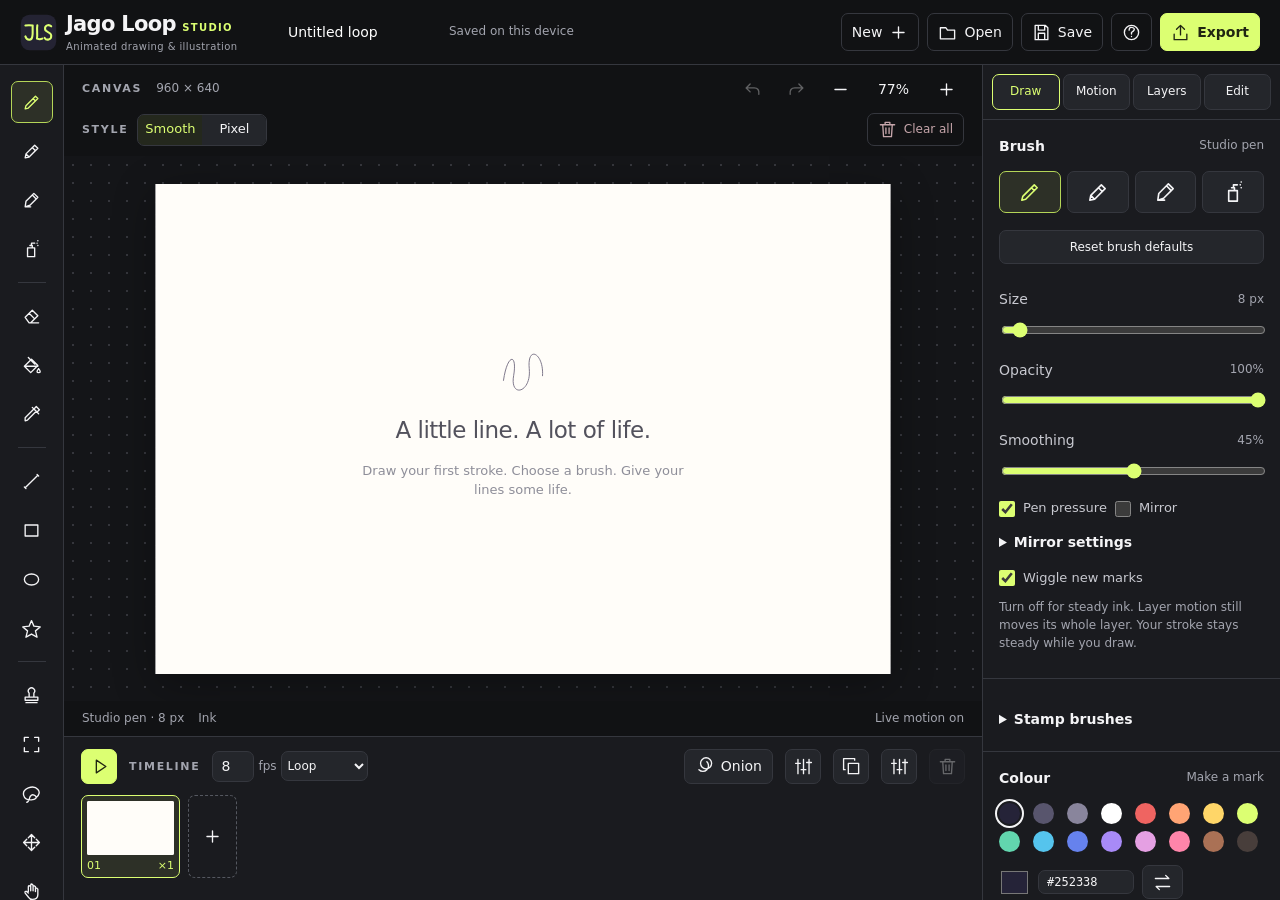
==== commit b0762e1e: "Jago Loop Studio v1.1.1 | Drawing upgrades Add dedicated pixel art canvases, expanded stamp layouts " ====
--- a/Jago-Loop-Studio.html
+++ b/Jago-Loop-Studio.html
@@ -22,31 +22,35 @@
 @media(max-height:730px) and (min-width:761px){.section{padding-top:12px;padding-bottom:12px}.section-title{margin-bottom:10px}.control{margin-top:9px}.brushes{margin-bottom:10px}.tools{gap:4px;padding-top:10px}.tools button{height:36px;min-height:36px}.app{grid-template-rows:minmax(170px,1fr) 151px}}
 .render-bar{display:flex;align-items:center;flex-wrap:wrap;gap:9px;padding:0 18px 10px;min-height:43px;flex-shrink:0}.render-bar .segmented{gap:0;border:1px solid var(--line);border-radius:7px;overflow:hidden}.render-bar .segmented button{border:0;border-radius:0;font-size:13px;min-height:30px;min-width:64px}.pixel-settings{display:flex;gap:7px;align-items:center;font-size:12px;color:var(--muted)}.pixel-settings select{padding:4px;width:57px}.pixel-grid-size{font-size:12px;color:var(--muted)}.clear-all{min-height:30px;font-size:12px;background:none;color:var(--danger)}.clear-all:hover{color:#ffb9b5;border-color:#df7373;background:#ec68681a}.shape-grid{display:grid;grid-template-columns:repeat(4,1fr);gap:9px;margin-top:20px}.shape-grid button{flex-direction:column;min-height:74px;font-size:12px}.shape-grid svg{width:27px;height:27px}.about-credits{margin-top:20px;padding-top:16px;border-top:1px solid var(--line);font-size:12px;color:var(--muted);line-height:1.6}.about-credits strong{display:block;color:var(--text);font-size:14px;margin-top:5px}.about-credits a{color:var(--purple)}.about-credits .credit-role{margin-top:12px;display:block;text-transform:uppercase;letter-spacing:1.2px;font-size:10px}.brand{cursor:default}button#moreShapes.active{color:var(--accent);border-color:var(--accent)}@media(max-width:760px){.render-bar{padding:0 8px 8px;gap:6px}.render-bar .eyebrow,.pixel-grid-size{display:none}.render-bar .segmented button{min-width:56px}.shape-grid{grid-template-columns:repeat(3,1fr)}.clear-all{padding:5px 7px}.render-bar .spacer{min-width:0}.pixel-settings{gap:4px}}
 
-/* Copyright (c) 2026 Cameron Jago Lis Illustrates. MIT.
-   Original inspiration: John Earnest (Internet Janitor), WigglyPaint and Decker. */
-:root{--hover:#33363c;--hover-line:#646871;--label:#c8c9d0;--selected:#dcff7218;--selected-line:#b5d658;--selection:#b1a0ff12;--workspace:#141518;--grid-dot:#35363c;--button-ink:#202512;--danger:#c5a5aa;--preview:#121316}
-:root[data-theme=paper]{color-scheme:light;--bg:#e9e4da;--panel:#f5f1e8;--raised:#e5dfd3;--line:#c6bdad;--text:#302f29;--muted:#686354;--accent:#426324;--purple:#725793;--hover:#d7cebd;--hover-line:#8e826e;--label:#4b473f;--selected:#42632418;--selected-line:#426324;--selection:#72579312;--workspace:#ddd6c9;--grid-dot:#bab09e;--button-ink:#ffffff;--danger:#914242;--preview:#292a28}
-:root[data-theme=plum]{color-scheme:dark;--bg:#1c1825;--panel:#261f32;--raised:#352b44;--line:#51435f;--text:#f7effb;--muted:#bbaec6;--accent:#f2ba96;--purple:#ccb2fa;--hover:#463751;--hover-line:#806890;--label:#dfcfe9;--selected:#f2ba9618;--selected-line:#f2ba96;--selection:#ccb2fa12;--workspace:#201a29;--grid-dot:#46384f;--button-ink:#332432;--danger:#e0aeb9;--preview:#19141f}
-.brand{font-size:21px;letter-spacing:-.7px;min-width:239px}.brand small{font-size:10px;letter-spacing:1.3px}.brand-tagline{display:block;font-size:10px;letter-spacing:.4px;font-weight:400;color:var(--muted);margin-top:1px}.app{grid-template-columns:64px minmax(200px,1fr) 298px}.inspector-tabs{display:grid;grid-template-columns:repeat(4,1fr);gap:3px;padding:9px;background:var(--panel);position:sticky;top:0;z-index:2;border-bottom:1px solid var(--line)}.inspector-tabs button{font-size:12px;min-height:36px;padding:5px}.inspector-tabs button[aria-selected=true]{color:var(--accent);border-color:var(--accent)}.inspector [data-panel].panel-hidden{display:none}.compact{display:block;margin:12px 0;font-size:12px;color:var(--label)}.compact select{display:block;width:100%;padding:7px;margin-top:5px;font-size:13px}.hint{font-size:12px;color:var(--muted);line-height:1.5;margin:10px 0}.button-grid{display:flex;flex-wrap:wrap;gap:6px;margin-top:12px}.button-grid button{font-size:12px;flex:1 1 42%;white-space:normal;min-height:35px}.full-width{width:100%;margin-top:10px}details{margin-top:10px}summary{cursor:pointer;font-weight:650;min-height:30px;padding:4px 0}details[open] summary{color:var(--accent)}#motionPreviewCanvas,#brushPreviewCanvas{display:block;width:100%;border-radius:8px;background:var(--preview);margin-top:10px}.number-grid{display:grid;grid-template-columns:1fr 1fr;gap:9px;margin:10px 0}.number-grid label{font-size:12px}.number-grid input{width:100%;padding:7px;margin-top:4px}.shade-palette{display:grid;grid-template-columns:repeat(3,1fr);gap:9px;margin-top:15px}.shade-palette label{font-size:12px;text-align:center;color:var(--muted)}.shade-palette input{display:block;width:100%;height:33px;border:0;background:none;margin:5px 0}.shade-palette button{width:100%;font-size:12px}.preset-list{display:flex;flex-direction:column;gap:8px;margin:17px 0;max-height:280px;overflow:auto}.preset-row{display:flex;gap:5px}.preset-row button:first-child{flex:1;justify-content:flex-start;white-space:normal}.preset-row button:last-child{flex:0 0 34px}.top-actions button{min-height:38px}.tools{scrollbar-width:thin}.tools button{flex-shrink:0}.section input[type=range]{height:24px}.layer-name .badge{font-size:10px}.brand svg{width:37px;height:37px}.project-name{width:150px}.shade-palette button,.number-grid input{min-height:34px}#helpDialog{width:570px;max-height:88vh;overflow:auto}#libraryDialog{width:520px}#classicControls{margin-top:16px}.inspector .section{padding:16px}.motion-editor .control{margin-top:11px}
-@media(max-width:1050px){.app{grid-template-columns:58px minmax(200px,1fr) 270px}.brand{min-width:184px;font-size:19px}.brand small{display:inline;font-size:9px}.brand-tagline{display:none}.project-name{width:110px}.top{gap:8px}}
-@media(max-width:760px){.app{grid-template-columns:53px minmax(190px,1fr)}.inspector{width:min(320px,calc(100vw - 53px))}.brand{min-width:0;font-size:15px}.brand small{font-size:8px}.brand svg{width:25px;height:25px}.project-name{width:76px}.top-actions button{padding:6px;min-width:33px}.top-actions{gap:3px}.top-actions .primary span{display:none}.tools button{min-height:40px}.inspector-tabs button{min-height:42px}.button-grid button{min-height:42px}.top{padding:0 7px}.canvas-top{height:43px}.render-bar{min-height:39px}.inspector .section input[type=range]{height:30px}}
-@media(prefers-reduced-motion:reduce){.toast{transition:none}}
-
-@media(max-width:760px){.brand{white-space:nowrap}.tools{overflow-x:hidden}.timeline-header{overflow-x:auto;scrollbar-width:thin;padding-bottom:3px;min-height:37px}.timeline-header>*{flex-shrink:0}.top .spacer{display:none}}
-@media(max-width:460px){.top{height:94px;display:grid;grid-template-columns:1fr auto;grid-template-rows:54px 32px;gap:0 6px}.top-actions{grid-column:2;grid-row:1}.project-name{grid-column:1/3;grid-row:2;width:100%;font-size:12px;padding:3px 7px}.brand{min-width:0}.brand small{display:block;margin-top:0}.brand-tagline{display:none}.canvas-top{gap:2px}.canvas-top .eyebrow{display:none}.app{height:calc(100dvh - 94px)}.inspector{top:94px}}
-
-@media(max-width:760px){.inspector-close{margin:8px;width:calc(100% - 16px);min-height:40px}.inspector-tabs{top:0}}
-
-.brand svg{stroke:none;flex-shrink:0}.brand svg path{stroke-width:5.3}.brand svg rect{stroke:none}#brushPreviewCanvas{border:1px solid var(--line)}#resetBrush{margin:0 0 12px;font-size:12px}.toast{color:var(--button-ink)}
-
-.about-support{border-top:1px solid var(--line);margin-top:22px;padding-top:12px}.about-support h3{font-size:15px;margin:6px 0}.about-support a{color:var(--purple);text-underline-offset:3px}
-
-:root[data-theme=candy]{color-scheme:light;--bg:#fbe8f0;--panel:#fff2f7;--raised:#f6dce9;--line:#d9afc6;--text:#503447;--muted:#805a72;--accent:#a64578;--purple:#79569c;--hover:#edc7de;--hover-line:#b66f99;--label:#65465b;--selected:#a6457815;--selected-line:#a64578;--selection:#b190cf22;--workspace:#f3e3f3;--grid-dot:#d6b8d5;--button-ink:#ffffff;--danger:#a14061;--preview:#392a40}
-:root[data-theme=candy] .top{background:linear-gradient(110deg,#fff4f8,#f5e5fb)}
-.layer-thumbnail{width:40px;height:30px;flex-shrink:0;border:1px solid var(--line);border-radius:4px;background:conic-gradient(#e6e2e8 25%,#fff 0 50%,#e6e2e8 0 75%,#fff 0) 0 0/8px 8px;cursor:pointer}.layer{gap:5px}.layer .layer-name{white-space:normal;line-height:1.2}.layer-actions{flex-wrap:wrap}.layer-actions button{flex:1 1 auto}
-#patternControls{border:1px solid var(--line);border-radius:8px;padding:0 10px 6px;margin:10px 0}#brushPackDialog{max-height:88vh;overflow:auto}.brush-pack-steps{padding-left:23px}.brush-pack-steps li{margin:12px 0}
-
-input.tool-color{appearance:none;-webkit-appearance:none;flex-shrink:0;padding:0;background:none;cursor:pointer;overflow:hidden}input.tool-color::-webkit-color-swatch-wrapper{padding:0}input.tool-color::-webkit-color-swatch{border:0;border-radius:50%}input.tool-color::-moz-color-swatch{border:0;border-radius:50%}
+/* Copyright (c) 2026 Cameron Jago Lis Illustrates. MIT.
+   Original inspiration: John Earnest (Internet Janitor), WigglyPaint and Decker. */
+:root{--hover:#33363c;--hover-line:#646871;--label:#c8c9d0;--selected:#dcff7218;--selected-line:#b5d658;--selection:#b1a0ff12;--workspace:#141518;--grid-dot:#35363c;--button-ink:#202512;--danger:#c5a5aa;--preview:#121316}
+:root[data-theme=paper]{color-scheme:light;--bg:#e9e4da;--panel:#f5f1e8;--raised:#e5dfd3;--line:#c6bdad;--text:#302f29;--muted:#686354;--accent:#426324;--purple:#725793;--hover:#d7cebd;--hover-line:#8e826e;--label:#4b473f;--selected:#42632418;--selected-line:#426324;--selection:#72579312;--workspace:#ddd6c9;--grid-dot:#bab09e;--button-ink:#ffffff;--danger:#914242;--preview:#292a28}
+:root[data-theme=plum]{color-scheme:dark;--bg:#1c1825;--panel:#261f32;--raised:#352b44;--line:#51435f;--text:#f7effb;--muted:#bbaec6;--accent:#f2ba96;--purple:#ccb2fa;--hover:#463751;--hover-line:#806890;--label:#dfcfe9;--selected:#f2ba9618;--selected-line:#f2ba96;--selection:#ccb2fa12;--workspace:#201a29;--grid-dot:#46384f;--button-ink:#332432;--danger:#e0aeb9;--preview:#19141f}
+.brand{font-size:21px;letter-spacing:-.7px;min-width:239px}.brand small{font-size:10px;letter-spacing:1.3px}.brand-tagline{display:block;font-size:10px;letter-spacing:.4px;font-weight:400;color:var(--muted);margin-top:1px}.app{grid-template-columns:64px minmax(200px,1fr) 298px}.inspector-tabs{display:grid;grid-template-columns:repeat(4,1fr);gap:3px;padding:9px;background:var(--panel);position:sticky;top:0;z-index:2;border-bottom:1px solid var(--line)}.inspector-tabs button{font-size:12px;min-height:36px;padding:5px}.inspector-tabs button[aria-selected=true]{color:var(--accent);border-color:var(--accent)}.inspector [data-panel].panel-hidden{display:none}.compact{display:block;margin:12px 0;font-size:12px;color:var(--label)}.compact select{display:block;width:100%;padding:7px;margin-top:5px;font-size:13px}.hint{font-size:12px;color:var(--muted);line-height:1.5;margin:10px 0}.button-grid{display:flex;flex-wrap:wrap;gap:6px;margin-top:12px}.button-grid button{font-size:12px;flex:1 1 42%;white-space:normal;min-height:35px}.full-width{width:100%;margin-top:10px}details{margin-top:10px}summary{cursor:pointer;font-weight:650;min-height:30px;padding:4px 0}details[open] summary{color:var(--accent)}#motionPreviewCanvas,#brushPreviewCanvas{display:block;width:100%;border-radius:8px;background:var(--preview);margin-top:10px}.number-grid{display:grid;grid-template-columns:1fr 1fr;gap:9px;margin:10px 0}.number-grid label{font-size:12px}.number-grid input{width:100%;padding:7px;margin-top:4px}.shade-palette{display:grid;grid-template-columns:repeat(3,1fr);gap:9px;margin-top:15px}.shade-palette label{font-size:12px;text-align:center;color:var(--muted)}.shade-palette input{display:block;width:100%;height:33px;border:0;background:none;margin:5px 0}.shade-palette button{width:100%;font-size:12px}.preset-list{display:flex;flex-direction:column;gap:8px;margin:17px 0;max-height:280px;overflow:auto}.preset-row{display:flex;gap:5px}.preset-row button:first-child{flex:1;justify-content:flex-start;white-space:normal}.preset-row button:last-child{flex:0 0 34px}.top-actions button{min-height:38px}.tools{scrollbar-width:thin}.tools button{flex-shrink:0}.section input[type=range]{height:24px}.layer-name .badge{font-size:10px}.brand svg{width:37px;height:37px}.project-name{width:150px}.shade-palette button,.number-grid input{min-height:34px}#helpDialog{width:570px;max-height:88vh;overflow:auto}#libraryDialog{width:520px}#classicControls{margin-top:16px}.inspector .section{padding:16px}.motion-editor .control{margin-top:11px}
+@media(max-width:1050px){.app{grid-template-columns:58px minmax(200px,1fr) 270px}.brand{min-width:184px;font-size:19px}.brand small{display:inline;font-size:9px}.brand-tagline{display:none}.project-name{width:110px}.top{gap:8px}}
+@media(max-width:760px){.app{grid-template-columns:53px minmax(190px,1fr)}.inspector{width:min(320px,calc(100vw - 53px))}.brand{min-width:0;font-size:15px}.brand small{font-size:8px}.brand svg{width:25px;height:25px}.project-name{width:76px}.top-actions button{padding:6px;min-width:33px}.top-actions{gap:3px}.top-actions .primary span{display:none}.tools button{min-height:40px}.inspector-tabs button{min-height:42px}.button-grid button{min-height:42px}.top{padding:0 7px}.canvas-top{height:43px}.render-bar{min-height:39px}.inspector .section input[type=range]{height:30px}}
+@media(prefers-reduced-motion:reduce){.toast{transition:none}}
+
+@media(max-width:760px){.brand{white-space:nowrap}.tools{overflow-x:hidden}.timeline-header{overflow-x:auto;scrollbar-width:thin;padding-bottom:3px;min-height:37px}.timeline-header>*{flex-shrink:0}.top .spacer{display:none}}
+@media(max-width:460px){.top{height:94px;display:grid;grid-template-columns:1fr auto;grid-template-rows:54px 32px;gap:0 6px}.top-actions{grid-column:2;grid-row:1}.project-name{grid-column:1/3;grid-row:2;width:100%;font-size:12px;padding:3px 7px}.brand{min-width:0}.brand small{display:block;margin-top:0}.brand-tagline{display:none}.canvas-top{gap:2px}.canvas-top .eyebrow{display:none}.app{height:calc(100dvh - 94px)}.inspector{top:94px}}
+
+@media(max-width:760px){.inspector-close{margin:8px;width:calc(100% - 16px);min-height:40px}.inspector-tabs{top:0}}
+
+.brand svg{stroke:none;flex-shrink:0}.brand svg path{stroke-width:5.3}.brand svg rect{stroke:none}#brushPreviewCanvas{border:1px solid var(--line)}#resetBrush{margin:0 0 12px;font-size:12px}.toast{color:var(--button-ink)}
+
+.about-support{border-top:1px solid var(--line);margin-top:22px;padding-top:12px}.about-support h3{font-size:15px;margin:6px 0}.about-support a{color:var(--purple);text-underline-offset:3px}
+
+:root[data-theme=candy]{color-scheme:light;--bg:#fbe8f0;--panel:#fff2f7;--raised:#f6dce9;--line:#d9afc6;--text:#503447;--muted:#805a72;--accent:#a64578;--purple:#79569c;--hover:#edc7de;--hover-line:#b66f99;--label:#65465b;--selected:#a6457815;--selected-line:#a64578;--selection:#b190cf22;--workspace:#f3e3f3;--grid-dot:#d6b8d5;--button-ink:#ffffff;--danger:#a14061;--preview:#392a40}
+:root[data-theme=candy] .top{background:linear-gradient(110deg,#fff4f8,#f5e5fb)}
+.layer-thumbnail{width:40px;height:30px;flex-shrink:0;border:1px solid var(--line);border-radius:4px;background:conic-gradient(#e6e2e8 25%,#fff 0 50%,#e6e2e8 0 75%,#fff 0) 0 0/8px 8px;cursor:pointer}.layer{gap:5px}.layer .layer-name{white-space:normal;line-height:1.2}.layer-actions{flex-wrap:wrap}.layer-actions button{flex:1 1 auto}
+#patternControls{border:1px solid var(--line);border-radius:8px;padding:0 10px 6px;margin:10px 0}#brushPackDialog{max-height:88vh;overflow:auto}.brush-pack-steps{padding-left:23px}.brush-pack-steps li{margin:12px 0}
+
+input.tool-color{appearance:none;-webkit-appearance:none;flex-shrink:0;padding:0;background:none;cursor:pointer;overflow:hidden}input.tool-color::-webkit-color-swatch-wrapper{padding:0}input.tool-color::-webkit-color-swatch{border:0;border-radius:50%}input.tool-color::-moz-color-swatch{border:0;border-radius:50%}
+
+#sprayPreview{display:block;width:100%;height:auto;border:1px solid var(--line);border-radius:8px;margin:10px 0}#sprayControls{border-top:1px solid var(--line);margin:12px 0;padding-top:8px}#sprayControls h3{font-size:13px}#pivotHint{color:var(--muted)}
+
+.empty-hint.pixel-hint svg{display:none}.empty-hint.pixel-hint strong{font-size:15px;letter-spacing:0}.empty-hint.pixel-hint p{font-size:12px;margin:6px 0 0}
 
 </style>
 </head>
@@ -54,26 +58,26 @@
 <header class="top"><div class="brand"><svg xmlns="http://www.w3.org/2000/svg" viewBox="0 0 96 96" role="img" aria-label="JLS"><rect x="2" y="2" width="92" height="92" rx="23" fill="#242333"/><g fill="none" stroke="#dcff72" stroke-width="5.3" stroke-linecap="round" stroke-linejoin="round"><path d="M14 30 Q23 28 33 30 C32 39 34 49 32 58 C31 69 18 70 14 58"/><path d="M45 29 C43 39 46 51 44 64 Q51 67 58 64"/><path d="M81 32 C75 26 64 29 65 39 C65 48 81 46 81 56 C82 68 68 69 64 62"/></g></svg><span>Jago Loop <small>STUDIO</small><span class="brand-tagline">Animated drawing &amp; illustration</span></span></div><input id="projectName" class="project-name" aria-label="Project name" value="Untitled loop" maxlength="60"><span id="saveState" class="save-state">Saved on this device</span><div class="spacer"></div><div class="top-actions"><button id="newBtn" title="New drawing"><span>New</span><i data-icon="plus"></i></button><button id="openBtn" title="Open project"><i data-icon="folder"></i><span>Open</span></button><button id="saveBtn" title="Save editable project (Ctrl+S)"><i data-icon="save"></i><span>Save</span></button><button id="helpBtn" class="optional" title="Help and shortcuts"><i data-icon="help"></i></button><button id="exportBtn" class="primary" aria-label="Export"><i data-icon="export"></i><span>Export</span></button></div></header>
 <main class="app">
 <nav class="tools" aria-label="Drawing tools" id="toolBar"></nav>
-<section class="workspace" aria-label="Drawing workspace"><div class="canvas-top"><span class="eyebrow">CANVAS</span><span id="dimensions" class="tag">960 × 640</span><div class="spacer"></div><button id="undoBtn" class="icon" title="Undo (Ctrl+Z)"><i data-icon="undo"></i></button><button id="redoBtn" class="icon" title="Redo (Ctrl+Shift+Z)"><i data-icon="redo"></i></button><button id="zoomOut" class="icon" title="Zoom out"><i data-icon="minus"></i></button><button id="fitBtn" title="Fit canvas (0)">Fit</button><button id="zoomIn" class="icon" title="Zoom in"><i data-icon="plus"></i></button><button id="propsBtn" class="icon mobile-props" title="Brush, motion and layers"><i data-icon="sliders"></i></button></div><div class="render-bar"><span class="eyebrow">STYLE</span><div class="segmented" role="group" aria-label="Drawing style"><button id="smoothStyle" aria-pressed="true" title="Smooth drawing">Smooth</button><button id="pixelStyle" aria-pressed="false" title="Crisp pixel drawing">Pixel</button></div><div id="pixelSettings" class="pixel-settings hidden"><label for="pixelSize">Pixel size</label><select id="pixelSize"><option value="1">1 px</option><option value="2">2 px</option><option value="3">3 px</option><option value="4" selected>4 px</option><option value="6">6 px</option><option value="8">8 px</option><option value="12">12 px</option></select><span id="pixelGridSize" class="pixel-grid-size"></span></div><div class="spacer"></div><button id="clearAll" class="clear-all" title="Clear all artwork in every frame and layer"><i data-icon="trash"></i>Clear all</button></div><div id="viewport" class="viewport"><div id="canvasWrap" class="canvas-wrap"><canvas id="canvas" width="960" height="640" aria-label="Drawing canvas. Select a tool and draw with a mouse, touch or pen."></canvas><div id="emptyHint" class="empty-hint"><svg viewBox="0 0 64 64"><path d="M7 45C12 10 25 10 20 39s23 22 20-9S59 10 57 39"/></svg><strong>A little line. A lot of life.</strong><p>Draw your first stroke. Choose a brush. Give your lines some life.</p></div></div></div><div class="canvas-bottom"><div class="cursor-info"><span id="toolStatus">Pen · 8 px</span><span id="layerStatus">Ink</span></div><span id="activityStatus">Live wiggle on</span></div></section>
+<section class="workspace" aria-label="Drawing workspace"><div class="canvas-top"><span class="eyebrow">CANVAS</span><span id="dimensions" class="tag">960 × 640</span><div class="spacer"></div><button id="undoBtn" class="icon" title="Undo (Ctrl+Z)"><i data-icon="undo"></i></button><button id="redoBtn" class="icon" title="Redo (Ctrl+Shift+Z)"><i data-icon="redo"></i></button><button id="zoomOut" class="icon" title="Zoom out"><i data-icon="minus"></i></button><button id="fitBtn" title="Fit canvas (0)">Fit</button><button id="zoomIn" class="icon" title="Zoom in"><i data-icon="plus"></i></button><button id="propsBtn" class="icon mobile-props" title="Brush, motion and layers"><i data-icon="sliders"></i></button></div><div class="render-bar"><span class="eyebrow">STYLE</span><div class="segmented" role="group" aria-label="Drawing style"><button id="smoothStyle" aria-pressed="true" title="Smooth drawing">Smooth</button><button id="pixelStyle" aria-pressed="false" title="Crisp pixel drawing">Pixel</button></div><div id="pixelSettings" class="pixel-settings hidden"><label for="pixelSize">Pixel size</label><select id="pixelSize"><option value="1">1 px</option><option value="2">2 px</option><option value="3">3 px</option><option value="4" selected>4 px</option><option value="6">6 px</option><option value="8">8 px</option><option value="12">12 px</option></select><span id="pixelGridSize" class="pixel-grid-size"></span></div><div class="spacer"></div><button id="clearAll" class="clear-all" title="Clear all artwork in every frame and layer"><i data-icon="trash"></i>Clear all</button></div><div id="viewport" class="viewport"><div id="canvasWrap" class="canvas-wrap"><canvas id="canvas" width="960" height="640" aria-label="Drawing canvas. Select a tool and draw with a mouse, touch or pen."></canvas><div id="emptyHint" class="empty-hint"><svg viewBox="0 0 64 64"><path d="M7 45C12 10 25 10 20 39s23 22 20-9S59 10 57 39"/></svg><strong id="emptyHintTitle">A little line. A lot of life.</strong><p id="emptyHintText">Draw your first stroke. Choose a brush. Give your lines some life.</p></div></div></div><div class="canvas-bottom"><div class="cursor-info"><span id="toolStatus">Pen · 8 px</span><span id="layerStatus">Ink</span></div><span id="activityStatus">Live wiggle on</span></div></section>
 <aside id="inspector" class="inspector" aria-label="Drawing settings"><button id="closeInspector" class="mobile-props inspector-close">Back to drawing</button><div class="inspector-tabs" role="tablist" aria-label="Studio settings"><button id="tab-draw" data-panel-tab="draw" role="tab" aria-selected="true">Draw</button><button id="tab-motion" data-panel-tab="motion" role="tab" aria-selected="false">Motion</button><button id="tab-layers" data-panel-tab="layers" role="tab" aria-selected="false">Layers</button><button id="tab-edit" data-panel-tab="edit" role="tab" aria-selected="false">Edit</button></div>
-<section class="section" data-panel="draw"><div class="section-title"><span>Brush</span><small id="brushName">Studio pen</small></div><div id="brushes" class="brushes"></div><button id="resetBrush" class="full-width" title="Reset size, opacity, smoothing, pressure, mirror, fill and new-mark wiggle. Keeps the tool and colour.">Reset brush defaults</button><label id="shapeFillRow" class="check hidden" style="margin:0 0 12px"><input id="shapeFill" type="checkbox">Filled shape</label><div class="control"><label for="size">Size <output id="sizeValue">8 px</output></label><input id="size" type="range" min="1" max="160" value="8"></div><div class="control"><label for="opacity">Opacity <output id="opacityValue">100%</output></label><input id="opacity" type="range" min="5" max="100" value="100"></div><div class="control"><label for="smoothing">Smoothing <output id="smoothingValue">45%</output></label><input id="smoothing" type="range" min="0" max="90" value="45"></div><div class="row"><label class="check"><input id="pressure" type="checkbox" checked>Pen pressure</label><label class="check"><input id="symmetry" type="checkbox">Mirror</label></div><details id="mirrorDetails"><summary>Mirror settings</summary><label class="field compact">Symmetry<select id="mirrorMode"><option value="vertical">Left / right</option><option value="horizontal">Top / bottom</option><option value="both">Four-way</option><option value="radial">Radial</option></select></label><div id="mirrorSegmentsControl" class="control hidden"><label for="mirrorSegments">Radial copies<output id="mirrorSegmentsValue">6</output></label><input id="mirrorSegments" type="range" min="2" max="12" value="6"></div><div class="control"><label for="mirrorX">Centre across (%)<output id="mirrorXValue">50</output></label><input id="mirrorX" type="range" min="0" max="100" value="50"></div><div class="control"><label for="mirrorY">Centre down (%)<output id="mirrorYValue">50</output></label><input id="mirrorY" type="range" min="0" max="100" value="50"></div><button id="resetMirror" class="full-width">Reset mirror defaults</button><p class="hint">Enable Mirror above. Applies to new strokes and shapes, including stamps and erasing. Each mark keeps its own symmetry settings. Guides are never exported.</p></details><label class="check"><input id="drawAnimate" type="checkbox" checked>Wiggle new marks</label><p class="hint">Turn off for steady ink. Layer motion still moves its whole layer. Your stroke stays steady while you draw.</p></section>
+<section class="section" data-panel="draw"><div class="section-title"><span>Brush</span><small id="brushName">Studio pen</small></div><div id="brushes" class="brushes"></div><button id="resetBrush" class="full-width" title="Reset size, opacity, smoothing, pressure, mirror, fill and new-mark wiggle. Keeps the tool and colour.">Reset brush defaults</button><div id="sprayControls" class="hidden"><h3>Spray setup</h3><canvas id="sprayPreview" width="240" height="90" aria-label="Spray setup preview"></canvas><div class="button-grid"><button id="sprayFine">Fine mist</button><button id="sprayGrain">Grainy spray</button></div><div class="control"><label for="sprayDensity">Amount of speckles (%)<output id="sprayDensityValue">45</output></label><input id="sprayDensity" type="range" min="5" max="100" value="45" step="1"></div><div class="control"><label for="sprayDotSize">Speckle size (px)<output id="sprayDotSizeValue">2</output></label><input id="sprayDotSize" type="range" min="1" max="12" value="2" step="1"></div><div class="control"><label for="spraySpread">Spread (%)<output id="spraySpreadValue">100</output></label><input id="spraySpread" type="range" min="10" max="150" value="100" step="1"></div><div class="control"><label for="sprayFocus">Centre concentration (%)<output id="sprayFocusValue">25</output></label><input id="sprayFocus" type="range" min="0" max="100" value="25" step="1"></div><label class="field compact">Spray shape<select id="sprayShape"><option value="round">Round</option><option value="horizontal">Wide fan</option><option value="vertical">Tall fan</option></select></label><button id="resetSpray" class="full-width">Reset spray settings</button><p class="hint">Size sets the brush footprint. Spread changes its reach; concentration gathers speckles near the centre. Settings apply to new strokes.</p></div><label id="shapeFillRow" class="check hidden" style="margin:0 0 12px"><input id="shapeFill" type="checkbox">Filled shape</label><div class="control"><label for="size">Size <output id="sizeValue">8 px</output></label><input id="size" type="range" min="1" max="160" value="8"></div><div class="control"><label for="opacity">Opacity <output id="opacityValue">100%</output></label><input id="opacity" type="range" min="5" max="100" value="100"></div><div class="control"><label for="smoothing">Smoothing <output id="smoothingValue">45%</output></label><input id="smoothing" type="range" min="0" max="90" value="45"></div><div class="row"><label class="check"><input id="pressure" type="checkbox" checked>Pen pressure</label><label class="check"><input id="symmetry" type="checkbox">Mirror</label></div><details id="mirrorDetails"><summary>Mirror settings</summary><label class="field compact">Symmetry<select id="mirrorMode"><option value="vertical">Left / right</option><option value="horizontal">Top / bottom</option><option value="both">Four-way</option><option value="radial">Radial</option></select></label><div id="mirrorSegmentsControl" class="control hidden"><label for="mirrorSegments">Radial copies<output id="mirrorSegmentsValue">6</output></label><input id="mirrorSegments" type="range" min="2" max="12" value="6"></div><div class="control"><label for="mirrorX">Centre across (%)<output id="mirrorXValue">50</output></label><input id="mirrorX" type="range" min="0" max="100" value="50"></div><div class="control"><label for="mirrorY">Centre down (%)<output id="mirrorYValue">50</output></label><input id="mirrorY" type="range" min="0" max="100" value="50"></div><button id="resetMirror" class="full-width">Reset mirror defaults</button><p class="hint">Enable Mirror above. Applies to new strokes and shapes, including stamps and erasing. Each mark keeps its own symmetry settings. Guides are never exported.</p></details><label class="check"><input id="drawAnimate" type="checkbox" checked>Wiggle new marks</label><p class="hint">Turn off for steady ink. Layer motion still moves its whole layer. Your stroke stays steady while you draw.</p></section>
 <section class="section" data-panel="draw"><details id="stampDetails"><summary>Stamp brushes</summary><label class="field compact">Stamp shape<select id="stampTip"></select></label><canvas id="brushPreviewCanvas" width="480" height="200" aria-label="Brush stroke preview on canvas paper"></canvas><p id="brushPreviewLabel" class="hint"></p>
-<div id="patternControls"><label class="field compact" id="patternModeField">Hatching layout<select id="stampPatternMode"><option value="aligned">Continuous pattern</option><option value="stamps">Individual stamps</option></select></label><div class="control"><label for="stampPatternScale">Pattern size (canvas px)<output id="stampPatternScaleValue">2</output></label><input id="stampPatternScale" type="range" min="1" max="24" value="2" step="1"></div><div id="densityControl"><div class="control"><label for="stampDensity">Dither coverage (%)<output id="stampDensityValue">50</output></label><input id="stampDensity" type="range" min="5" max="100" value="50" step="1"></div></div><p id="patternHint" class="hint"></p></div>
+<div id="patternControls"><label class="field compact" id="patternModeField">Pattern layout<select id="stampPatternMode"><option value="aligned">Continuous pattern</option><option value="stamps">Individual stamps</option></select></label><div class="control"><label for="stampPatternScale">Pattern size (canvas px)<output id="stampPatternScaleValue">2</output></label><input id="stampPatternScale" type="range" min="1" max="24" value="2" step="1"></div><div class="control"><label for="stampPatternAngle">Pattern angle (degrees)<output id="stampPatternAngleValue">0</output></label><input id="stampPatternAngle" type="range" min="-180" max="180" value="0" step="1"></div><div id="densityControl"><div class="control"><label for="stampDensity">Dither coverage (%)<output id="stampDensityValue">50</output></label><input id="stampDensity" type="range" min="5" max="100" value="50" step="1"></div></div><p id="patternHint" class="hint"></p></div>
 <div class="button-grid"><button id="useStamp" class="primary">Use stamp brush (J)</button><button id="resetStamp" title="Reset stamp options, keeping your stamp shape, colour and brush size.">Reset stamp defaults</button></div>
 <label class="field compact">Placement<select id="stampMode"><option value="continuous">Along a stroke</option><option value="single">One stamp per click</option></select></label><div id="stampSpacingControl"><div class="control"><label for="stampSpacing">Spacing (%)<output id="stampSpacingValue">30</output></label><input id="stampSpacing" type="range" min="5" max="300" value="30" step="1"></div></div>
 <details><summary>Variation &amp; pressure</summary><div id="stampRotationControl"><div class="control"><label for="stampRotation">Stamp rotation<output id="stampRotationValue">0</output></label><input id="stampRotation" type="range" min="-180" max="180" value="0" step="1"></div><label id="stampFollowControl" class="check"><input id="stampFollow" type="checkbox">Rotate along the stroke</label></div><div class="control"><label for="stampScatter">Scatter (%)<output id="stampScatterValue">0</output></label><input id="stampScatter" type="range" min="0" max="200" value="0" step="1"></div><div class="control"><label for="stampVariation">Size variation (%)<output id="stampVariationValue">10</output></label><input id="stampVariation" type="range" min="0" max="100" value="10" step="1"></div><label id="stampColourControl" class="check"><input id="stampColour" type="checkbox">Keep original image colours</label><label class="check"><input id="stampPressureOpacity" type="checkbox">Pressure changes opacity</label></details>
 <label class="field compact">How stamps move<select id="stampMotionPlacement"><option value="stroke">Follow the moving stroke</option><option value="individual">Each stamp moves independently</option><option value="layer">Use only whole-layer motion</option></select></label>
 <div class="button-grid"><button id="importTip">Import stamp image</button><button id="selectionTip">Create stamp from selection</button><button id="openBrushLibrary">Stamp presets</button><button id="brushPackHelp">Make a brush pack</button></div><p class="hint">A stamp repeats a shape or image as you draw. Save stamp preset remembers that shape and its settings. It does not save normal pen or pencil settings.</p></details></section><section class="section" data-panel="draw"><div class="section-title"><span>Colour</span><small>Make a mark</small></div><div id="palette" class="palette"></div><div class="color-row"><input id="color" type="color" value="#252338" aria-label="Custom drawing colour"><input id="hexColor" type="text" value="#252338" maxlength="7" aria-label="Hex colour"><button id="swapColor" title="Swap current and previous colour (X)"><i data-icon="swap"></i></button></div></section>
-<section class="section" data-panel="motion"><div class="section-title"><span class="motion-heading"><i data-icon="wiggle"></i>Motion</span><input id="wiggleEnabled" type="checkbox" checked aria-label="Enable project motion" title="Enable motion throughout this project"></div><div class="motion-editor"><label class="field compact">Wiggle type<select id="motionType"><option value="classic">Classic line boil</option><option value="sway">Sway</option><option value="ripple">Ripple</option><option value="flutter">Flutter</option><option value="breathe">Breathe</option><option value="spring">Spring</option><option value="drift">Drift</option><option value="crawl">Texture crawl</option></select></label><canvas id="motionPreviewCanvas" width="240" height="80" aria-label="Preview of the selected motion"></canvas><p id="motionDescription" class="hint"></p><label class="field compact">Edit settings for<select id="motionScope"><option value="new">New strokes</option><option value="layer">Whole active layer</option></select></label><div id="modernMotionControls"><div class="control" data-motion-types="ripple flutter breathe spring drift crawl"><label for="mAmount">Amount<output id="mAmountValue">16</output></label><input id="mAmount" type="range" min="0" max="80" value="16" step="0.5"></div><div class="control" ><label for="mSpeed">Cycles per loop<output id="mSpeedValue">1</output></label><input id="mSpeed" type="range" min="1" max="8" value="1" step="0.25"></div><div class="control" data-motion-types="sway"><label for="mAngle">Rocking angle<output id="mAngleValue">10</output></label><input id="mAngle" type="range" min="0" max="60" value="10" step="1"></div><div class="control" data-motion-types="ripple"><label for="mWavelength">Wavelength<output id="mWavelengthValue">120</output></label><input id="mWavelength" type="range" min="10" max="1000" value="120" step="5"></div><div class="control" data-motion-types="flutter"><label for="mReach">Flutter reach<output id="mReachValue">100</output></label><input id="mReach" type="range" min="10" max="100" value="100" step="1"></div><div class="control" data-motion-types="flutter"><label for="mGust">Gust variation<output id="mGustValue">25</output></label><input id="mGust" type="range" min="0" max="100" value="25" step="1"></div><div class="control" data-motion-types="spring"><label for="mStiffness">Spring oscillations<output id="mStiffnessValue">3</output></label><input id="mStiffness" type="range" min="1" max="8" value="3" step="1"></div><div class="control" data-motion-types="spring"><label for="mDamping">Settling<output id="mDampingValue">3</output></label><input id="mDamping" type="range" min="0" max="10" value="3" step="0.25"></div><div data-motion-types="sway breathe spring drift"><div class="control" ><label for="mAnchorX">Anchor across<output id="mAnchorXValue">50</output></label><input id="mAnchorX" type="range" min="0" max="100" value="50" step="1"></div><div class="control" ><label for="mAnchorY">Anchor down<output id="mAnchorYValue">50</output></label><input id="mAnchorY" type="range" min="0" max="100" value="50" step="1"></div></div><div data-motion-types="breathe spring drift"><div class="control" ><label for="mBalanceX">Horizontal influence<output id="mBalanceXValue">100</output></label><input id="mBalanceX" type="range" min="0" max="200" value="100" step="1"></div><div class="control" ><label for="mBalanceY">Vertical influence<output id="mBalanceYValue">100</output></label><input id="mBalanceY" type="range" min="0" max="200" value="100" step="1"></div></div><div data-motion-types="flutter"><label class="field compact">Pinned end<select id="mPin"><option value="start">Start of stroke / left of layer</option><option value="end">End of stroke / right of layer</option></select></label></div><div data-motion-types="ripple flutter"><label class="field compact">Travel direction<select id="mDirection"><option value="1">Forward</option><option value="-1">Reverse</option></select></label></div><div data-motion-types="drift"><label class="field compact">Path<select id="mPath"><option value="ellipse">Ellipse</option><option value="line">Side to side</option><option value="figure8">Figure eight</option></select></label></div><div class="control" ><label for="mPhase">Timing offset<output id="mPhaseValue">0</output></label><input id="mPhase" type="range" min="0" max="100" value="0" step="1"></div><label class="check"><input id="mLoop" type="checkbox" checked>Fit whole cycles to the loop</label><label class="check"><input id="mShared" type="checkbox" checked>Keep strokes in time together</label><label class="check"><input id="mStepped" type="checkbox" >Stepped motion</label><div class="control" ><label for="motionLoopSeconds">Single-frame loop seconds<output id="motionLoopSecondsValue">3</output></label><input id="motionLoopSeconds" type="range" min="1" max="12" value="3" step="1"></div></div><label class="check"><input id="motionPreviewToggle" type="checkbox" >Preview these settings on the layer</label><div class="button-grid"><button id="applyLayerMotion">Apply to layer</button><button id="applyStrokeMotion">Apply to strokes</button><button id="clearLayerMotion">Clear layer motion</button><button id="resetMotion">Reset settings</button></div><p class="hint">Choosing a type sets up new marks. To move existing artwork, preview it or choose Apply to layer / Apply to strokes. Applying turns project motion on and resumes it. Apply to strokes affects this layer in every frame. Texture crawl animates stamp texture only.</p><div class="button-grid"><button id="pauseMotion">Pause live motion</button><button id="openMotionLibrary">Motion presets</button></div></div><div id="classicControls"><div class="segmented" id="motionPresets"><button data-motion="gentle">Gentle</button><button data-motion="lively" class="active">Lively</button><button data-motion="wild">Wild</button></div><div class="control"><label for="wiggle">Amount <output id="wiggleValue">3 px</output></label><input id="wiggle" type="range" min="0" max="12" step="0.5" value="3"></div><div class="control"><label for="boil">Redraws per second <output id="boilValue">8</output></label><input id="boil" type="range" min="1" max="24" value="8"></div></div><label class="check"><input id="animateStroke" type="checkbox" checked>Give new strokes a wiggle</label></section>
+<section class="section" data-panel="motion"><div class="section-title"><span class="motion-heading"><i data-icon="wiggle"></i>Motion</span><input id="wiggleEnabled" type="checkbox" checked aria-label="Enable project motion" title="Enable motion throughout this project"></div><div class="motion-editor"><label class="field compact">Wiggle type<select id="motionType"><option value="classic">Classic line boil</option><option value="sway">Sway</option><option value="ripple">Ripple</option><option value="flutter">Flutter</option><option value="breathe">Breathe</option><option value="spring">Spring</option><option value="drift">Drift</option><option value="crawl">Texture crawl</option></select></label><canvas id="motionPreviewCanvas" width="240" height="80" aria-label="Preview of the selected motion"></canvas><p id="motionDescription" class="hint"></p><label class="field compact">Edit settings for<select id="motionScope"><option value="new">New strokes</option><option value="layer">Edit active layer settings</option></select></label><div id="modernMotionControls"><div class="control" data-motion-types="ripple flutter breathe spring drift crawl"><label for="mAmount">Amount<output id="mAmountValue">16</output></label><input id="mAmount" type="range" min="0" max="80" value="16" step="0.5"></div><div class="control" ><label for="mSpeed">Cycles per loop<output id="mSpeedValue">1</output></label><input id="mSpeed" type="range" min="1" max="8" value="1" step="0.25"></div><div class="control" data-motion-types="sway"><label for="mAngle">Rocking angle<output id="mAngleValue">10</output></label><input id="mAngle" type="range" min="0" max="60" value="10" step="1"></div><div class="control" data-motion-types="ripple"><label for="mWavelength">Wavelength<output id="mWavelengthValue">120</output></label><input id="mWavelength" type="range" min="10" max="1000" value="120" step="5"></div><div class="control" data-motion-types="flutter"><label for="mReach">Flutter reach<output id="mReachValue">100</output></label><input id="mReach" type="range" min="10" max="100" value="100" step="1"></div><div class="control" data-motion-types="flutter"><label for="mGust">Gust variation<output id="mGustValue">25</output></label><input id="mGust" type="range" min="0" max="100" value="25" step="1"></div><div class="control" data-motion-types="spring"><label for="mStiffness">Spring oscillations<output id="mStiffnessValue">3</output></label><input id="mStiffness" type="range" min="1" max="8" value="3" step="1"></div><div class="control" data-motion-types="spring"><label for="mDamping">Settling<output id="mDampingValue">3</output></label><input id="mDamping" type="range" min="0" max="10" value="3" step="0.25"></div><div data-motion-types="sway breathe"><p class="hint">The pivot is the fixed point your artwork swings or grows around. Percentages are relative to the artwork bounds. A pivot can sit outside the drawing.</p><div class="button-grid"><button id="placePivot">Place pivot on canvas</button><button id="centrePivot">Centre pivot</button></div><label class="check"><input id="showPivot" type="checkbox" checked>Show draggable pivot</label><p id="pivotHint" class="hint"></p><div class="control" ><label for="mAnchorX">Pivot across (%)<output id="mAnchorXValue">50</output></label><input id="mAnchorX" type="range" min="-200" max="300" value="50" step="1"></div><div class="control" ><label for="mAnchorY">Pivot down (%)<output id="mAnchorYValue">50</output></label><input id="mAnchorY" type="range" min="-200" max="300" value="50" step="1"></div></div><div data-motion-types="breathe spring drift"><div class="control" ><label for="mBalanceX">Horizontal influence<output id="mBalanceXValue">100</output></label><input id="mBalanceX" type="range" min="0" max="200" value="100" step="1"></div><div class="control" ><label for="mBalanceY">Vertical influence<output id="mBalanceYValue">100</output></label><input id="mBalanceY" type="range" min="0" max="200" value="100" step="1"></div></div><div data-motion-types="flutter"><label class="field compact">Pinned end<select id="mPin"><option value="start">Start of stroke / left of layer</option><option value="end">End of stroke / right of layer</option></select></label></div><div data-motion-types="ripple flutter"><label class="field compact">Travel direction<select id="mDirection"><option value="1">Forward</option><option value="-1">Reverse</option></select></label></div><div data-motion-types="drift"><label class="field compact">Path<select id="mPath"><option value="ellipse">Ellipse</option><option value="line">Side to side</option><option value="figure8">Figure eight</option></select></label></div><div class="control" ><label for="mPhase">Timing offset<output id="mPhaseValue">0</output></label><input id="mPhase" type="range" min="0" max="100" value="0" step="1"></div><label class="check"><input id="mLoop" type="checkbox" checked>Fit whole cycles to the loop</label><label class="check"><input id="mShared" type="checkbox" checked>Keep strokes in time together</label><label class="check"><input id="mStepped" type="checkbox" >Stepped motion</label><div class="control" ><label for="motionLoopSeconds">Single-frame loop seconds<output id="motionLoopSecondsValue">3</output></label><input id="motionLoopSeconds" type="range" min="1" max="12" value="3" step="1"></div></div><label class="check"><input id="motionPreviewToggle" type="checkbox" >Preview these settings on the layer</label><div class="button-grid"><button id="applyLayerMotion">Apply to layer</button><button id="applyStrokeMotion">Apply to strokes</button><button id="clearLayerMotion">Clear layer motion</button><button id="resetMotion">Reset settings</button></div><p class="hint">Choosing a type sets up new marks. To move existing artwork, preview it or choose Apply to layer / Apply to strokes. Applying turns project motion on and resumes it. Apply to strokes affects this layer in every frame. Texture crawl animates stamp texture only.</p><div class="button-grid"><button id="pauseMotion">Pause live motion</button><button id="openMotionLibrary">Motion presets</button></div></div><div id="classicControls"><div class="segmented" id="motionPresets"><button data-motion="gentle">Gentle</button><button data-motion="lively" class="active">Lively</button><button data-motion="wild">Wild</button></div><div class="control"><label for="wiggle">Amount <output id="wiggleValue">3 px</output></label><input id="wiggle" type="range" min="0" max="12" step="0.5" value="3"></div><div class="control"><label for="boil">Redraws per second <output id="boilValue">8</output></label><input id="boil" type="range" min="1" max="24" value="8"></div></div><label class="check"><input id="animateStroke" type="checkbox" checked>Give new strokes a wiggle</label></section>
 <section class="section" data-panel="layers"><div class="section-title"><span>Layers</span><button id="addLayer" class="icon" title="Add layer"><i data-icon="plus"></i></button></div><button id="importImage"><i data-icon="image"></i>Import image</button><p class="hint">Import on a separate layer, or add to the active layer.</p><div id="layers" class="layer-list"></div><div class="layer-actions"><button id="layerUp" title="Move layer up">↑</button><button id="layerDown" title="Move layer down">↓</button><button id="duplicateLayer" title="Duplicate this layer and its artwork in every frame">Duplicate</button><button id="renameLayer" title="Rename layer">Rename</button><button id="deleteLayer" title="Delete layer"><i data-icon="trash"></i></button></div><div class="layer-actions"><button id="flipH" title="Flip current layer artwork horizontally">Flip ↔</button><button id="flipV" title="Flip current layer artwork vertically">Flip ↕</button><button id="clearLayer" title="Clear current layer in this frame">Clear</button></div><div class="control"><label for="layerOpacity">Layer opacity <output id="layerOpacityValue">100%</output></label><input id="layerOpacity" type="range" min="0" max="100" value="100"></div><div class="paper-row"><input type="color" id="paperColor" value="#fffdf9" aria-label="Paper colour"><span>Paper</span><label class="check" style="margin:0 0 0 auto"><input type="checkbox" id="transparent">Transparent</label></div></section>
-<section class="section" data-panel="layers"><div class="section-title">Shading</div><label class="check"><input id="alphaLock" type="checkbox" >Lock this layer’s transparency</label><label class="field compact">Blend mode<select id="layerBlend"><option value="source-over">Normal</option><option value="multiply">Multiply</option><option value="screen">Screen</option><option value="overlay">Overlay</option><option value="darken">Darken</option><option value="lighten">Lighten</option></select></label><label class="field compact">Clip inside<select id="clipBase"><option value="">No clipping</option></select></label><label class="check"><input id="followMotion" type="checkbox" checked>Follow base layer motion</label><button id="newClipLayer" class="full-width">Add shading layer</button><label class="field compact">Fill boundaries<select id="fillReference"><option value="layer">Active layer</option><option value="visible">All visible artwork</option></select></label><p class="hint">Alpha lock affects new marks. A clipping layer keeps shading inside its base layer.</p><p class="hint">Base is the main colour, Shadow is the darker shade, and Light is the highlight. Choose a colour, then Use to draw with it. These swatches do not recolour existing artwork. Add a shading layer to keep new shadows inside your base shape.</p><div class="shade-palette"><label>Base<input id="shadeBase" type="color" value="#e6a372"><button id="pickBase">Use</button></label><label>Shadow<input id="shadeShadow" type="color" value="#805c73"><button id="pickShadow">Use</button></label><label>Light<input id="shadeLight" type="color" value="#ffebae"><button id="pickLight">Use</button></label></div><div class="button-grid"><button id="celBrush">Hard shading</button><button id="hatchBrush">Hatching</button><button id="ditherBrush">Pixel dither</button></div></section><section class="section" data-panel="edit"><div class="section-title">Selection &amp; transform</div><div class="button-grid"><button id="selectRectangle">Rectangle (U)</button><button id="selectLasso">Lasso (K)</button></div><p id="selectionStatus" class="hint">Draw around part of the active layer.</p><div class="button-grid"><button id="selectionCopy">Copy</button><button id="selectionCut">Cut</button><button id="selectionPaste">Paste</button><button id="selectionDelete">Delete</button><button id="selectionClear">Deselect</button></div><details><summary>Transform selected artwork</summary><p class="hint">Moving, copying and transforming keep the original marks and their animation. Motion resumes after you drop the selection. The selection edge clips its contents.</p><div class="number-grid"><label>Scale %<input id="selectionScale" type="number" min="10" max="400" value="100"></label><label>Angle °<input id="selectionAngle" type="number" min="-180" max="180" value="0"></label><label>Move across<input id="selectionX" type="number" min="-2048" max="2048" value="0"></label><label>Move down<input id="selectionY" type="number" min="-2048" max="2048" value="0"></label></div><button id="selectionTransform" class="full-width">Apply transform</button></details></section><section class="section" data-panel="edit"><div class="section-title">Drawing aids</div><label class="field compact">Canvas guides<select id="guideMode"><option value="none">Off</option><option value="grid">Grid</option><option value="arc">Arc with equal time steps</option></select></label><div id="gridControls" class="hidden"><div class="control"><label for="gridWidth">Cell width (px)<output id="gridWidthValue">40</output></label><input id="gridWidth" type="range" min="8" max="256" value="40" step="1"></div><div class="control"><label for="gridHeight">Cell height (px)<output id="gridHeightValue">40</output></label><input id="gridHeight" type="range" min="8" max="256" value="40" step="1"></div><div class="control"><label for="gridX">Offset across (px)<output id="gridXValue">0</output></label><input id="gridX" type="range" min="0" max="256" value="0" step="1"></div><div class="control"><label for="gridY">Offset down (px)<output id="gridYValue">0</output></label><input id="gridY" type="range" min="0" max="256" value="0" step="1"></div><div class="control"><label for="gridMajor">Strong line every (cells)<output id="gridMajorValue">4</output></label><input id="gridMajor" type="range" min="1" max="10" value="4" step="1"></div><button id="resetGrid" class="full-width">Reset grid</button><p class="hint">A visual guide only. It does not snap or move your drawing.</p></div><div id="arcControls" class="hidden"><div class="control"><label for="arcX">Centre across (%)<output id="arcXValue">50</output></label><input id="arcX" type="range" min="0" max="100" value="50" step="1"></div><div class="control"><label for="arcY">Baseline down (%)<output id="arcYValue">80</output></label><input id="arcY" type="range" min="0" max="100" value="80" step="1"></div><div class="control"><label for="arcWidth">Arc width (%)<output id="arcWidthValue">76</output></label><input id="arcWidth" type="range" min="10" max="180" value="76" step="1"></div><div class="control"><label for="arcHeight">Arc rise (%)<output id="arcHeightValue">50</output></label><input id="arcHeight" type="range" min="-80" max="80" value="50" step="1"></div><div class="control"><label for="arcSteps">Timing intervals<output id="arcStepsValue">12</output></label><input id="arcSteps" type="range" min="2" max="24" value="12" step="1"></div><button id="resetArc" class="full-width">Reset arc</button><p class="hint">These controls position a guide only. They do not move or animate your drawing.</p></div><p class="hint">Mouse: choose Pan (H) and drag, or drag with the middle button. Use the mouse wheel to zoom and 0 to fit the canvas.</p><details><summary>Touchscreen and pen</summary><label class="check"><input id="touchDraw" type="checkbox" checked>Draw with one finger</label><p class="hint">On a touchscreen, two fingers pan and zoom. Turn off finger drawing to pan with one finger while using a pen. These settings do not affect mouse input.</p></details><p class="hint">Guides are never exported.</p><div class="button-grid"><button id="copyFrameArt">Copy frame artwork</button><button id="pasteFrameArt">Paste frame artwork</button><button id="saveCheckpoint">Save snapshot</button><button id="openRecovery">Recovery snapshots</button></div></section></aside>
+<section class="section" data-panel="layers"><div class="section-title">Shading</div><label class="check"><input id="alphaLock" type="checkbox" >Lock this layer’s transparency</label><label class="field compact">Blend mode<select id="layerBlend"><option value="source-over">Normal</option><option value="multiply">Multiply</option><option value="screen">Screen</option><option value="overlay">Overlay</option><option value="darken">Darken</option><option value="lighten">Lighten</option></select></label><label class="field compact">Clip inside<select id="clipBase"><option value="">No clipping</option></select></label><label class="check"><input id="followMotion" type="checkbox" checked>Follow base layer motion</label><button id="newClipLayer" class="full-width">Add shading layer</button><label class="field compact">Fill boundaries<select id="fillReference"><option value="layer">Active layer</option><option value="visible">All visible artwork</option></select></label><p class="hint">Alpha lock affects new marks. A clipping layer keeps shading inside its base layer.</p><p class="hint">Base is the main colour, Shadow is the darker shade, and Light is the highlight. Choose a colour, then Use to draw with it. These swatches do not recolour existing artwork. Add a shading layer to keep new shadows inside your base shape.</p><div class="shade-palette"><label>Base<input id="shadeBase" type="color" value="#e6a372"><button id="pickBase">Use</button></label><label>Shadow<input id="shadeShadow" type="color" value="#805c73"><button id="pickShadow">Use</button></label><label>Light<input id="shadeLight" type="color" value="#ffebae"><button id="pickLight">Use</button></label></div><div class="button-grid"><button id="celBrush">Hard shading</button><button id="hatchBrush">Hatching</button><button id="ditherBrush">Pixel dither</button></div></section><section class="section" data-panel="edit"><div class="section-title">Selection &amp; transform</div><div class="button-grid"><button id="selectRectangle">Rectangle (U)</button><button id="selectLasso">Lasso (K)</button></div><p id="selectionStatus" class="hint">Draw around part of the active layer.</p><div class="button-grid"><button id="selectionCopy">Copy</button><button id="selectionCut">Cut</button><button id="selectionPaste">Paste</button><button id="selectionDelete">Delete</button><button id="selectionClear">Deselect</button></div><details><summary>Transform selected artwork</summary><p class="hint">Moving, copying and transforming keep the original marks and their animation. Motion resumes after you drop the selection. The selection edge clips its contents.</p><div class="number-grid"><label>Scale %<input id="selectionScale" type="number" min="10" max="400" value="100"></label><label>Angle °<input id="selectionAngle" type="number" min="-180" max="180" value="0"></label><label>Move across<input id="selectionX" type="number" min="-2048" max="2048" value="0"></label><label>Move down<input id="selectionY" type="number" min="-2048" max="2048" value="0"></label></div><button id="selectionTransform" class="full-width">Apply transform</button></details></section><section class="section" data-panel="edit"><div class="section-title">Drawing aids</div><label class="field compact">Canvas guides<select id="guideMode"><option value="none">Off</option><option value="grid">Grid</option><option value="arc">Arc with equal time steps</option><option value="thirds">Rule of thirds</option><option value="centre">Centre cross</option><option value="isometric">Isometric grid</option><option value="perspective">One-point perspective</option><option value="pixels">Pixel grid (zoom in)</option></select></label><div id="gridControls" class="hidden"><div class="control"><label for="gridWidth">Cell width (px)<output id="gridWidthValue">40</output></label><input id="gridWidth" type="range" min="8" max="256" value="40" step="1"></div><div class="control"><label for="gridHeight">Cell height (px)<output id="gridHeightValue">40</output></label><input id="gridHeight" type="range" min="8" max="256" value="40" step="1"></div><div class="control"><label for="gridX">Offset across (px)<output id="gridXValue">0</output></label><input id="gridX" type="range" min="0" max="256" value="0" step="1"></div><div class="control"><label for="gridY">Offset down (px)<output id="gridYValue">0</output></label><input id="gridY" type="range" min="0" max="256" value="0" step="1"></div><div class="control"><label for="gridMajor">Strong line every (cells)<output id="gridMajorValue">4</output></label><input id="gridMajor" type="range" min="1" max="10" value="4" step="1"></div><button id="resetGrid" class="full-width">Reset grid</button><p class="hint">A visual guide only. It does not snap or move your drawing.</p></div><p id="guideHint" class="hint"></p><div id="perspectiveControls" class="hidden"><div class="control"><label for="vanishX">Vanishing point across (%)<output id="vanishXValue">50</output></label><input id="vanishX" type="range" min="0" max="100" value="50" step="1"></div><div class="control"><label for="vanishY">Horizon down (%)<output id="vanishYValue">45</output></label><input id="vanishY" type="range" min="0" max="100" value="45" step="1"></div><button id="resetPerspective" class="full-width">Reset perspective</button></div><div id="arcControls" class="hidden"><div class="control"><label for="arcX">Centre across (%)<output id="arcXValue">50</output></label><input id="arcX" type="range" min="0" max="100" value="50" step="1"></div><div class="control"><label for="arcY">Baseline down (%)<output id="arcYValue">80</output></label><input id="arcY" type="range" min="0" max="100" value="80" step="1"></div><div class="control"><label for="arcWidth">Arc width (%)<output id="arcWidthValue">76</output></label><input id="arcWidth" type="range" min="10" max="180" value="76" step="1"></div><div class="control"><label for="arcHeight">Arc rise (%)<output id="arcHeightValue">50</output></label><input id="arcHeight" type="range" min="-80" max="80" value="50" step="1"></div><div class="control"><label for="arcSteps">Timing intervals<output id="arcStepsValue">12</output></label><input id="arcSteps" type="range" min="2" max="24" value="12" step="1"></div><button id="resetArc" class="full-width">Reset arc</button><p class="hint">These controls position a guide only. They do not move or animate your drawing.</p></div><p class="hint">Mouse: choose Pan (H) and drag, or drag with the middle button. Use the mouse wheel to zoom and 0 to fit the canvas.</p><details><summary>Touchscreen and pen</summary><label class="check"><input id="touchDraw" type="checkbox" checked>Draw with one finger</label><p class="hint">On a touchscreen, two fingers pan and zoom. Turn off finger drawing to pan with one finger while using a pen. These settings do not affect mouse input.</p></details><p class="hint">Guides are never exported.</p><div class="button-grid"><button id="copyFrameArt">Copy frame artwork</button><button id="pasteFrameArt">Paste frame artwork</button><button id="saveCheckpoint">Save snapshot</button><button id="openRecovery">Recovery snapshots</button></div></section></aside>
 <section class="timeline" aria-label="Animation timeline"><div class="timeline-header"><button id="playBtn" class="primary icon" title="Play / pause (Space)"><i data-icon="play"></i></button><span class="eyebrow">TIMELINE</span><div class="row"><input id="fps" class="fps-input" type="number" min="1" max="24" value="8" aria-label="Frames per second"><label for="fps">fps</label><select id="loopMode" aria-label="Playback mode"><option value="loop">Loop</option><option value="pingpong">Ping-pong</option></select></div><div class="spacer"></div><button id="onionBtn" title="Onion skin (O)" aria-pressed="false"><i data-icon="onion"></i><span class="minor">Onion</span></button><button id="onionSettingsBtn" class="icon" title="Onion skin settings"><i data-icon="sliders"></i></button><button id="duplicateFrame" class="icon" title="Duplicate frame (D)"><i data-icon="copy"></i></button><button id="frameOptions" class="icon" title="Frame timing and order"><i data-icon="sliders"></i></button><button id="deleteFrame" class="icon" title="Delete current frame"><i data-icon="trash"></i></button></div><div id="frames" class="frames"></div></section>
 </main>
 <dialog id="importImageDialog"><h2>Add an image</h2><p>Import PNG, JPEG, WebP or GIF. Images fit inside the canvas. Animated GIFs import as a still image.</p><label class="field">Place image on<select id="imageDestination"><option value="new">A new layer</option><option value="active">The active layer</option></select></label><p class="hint">A new layer lets you move, hide or animate the image separately. It appears in the current frame.</p><div class="dialog-actions"><button data-close>Cancel</button><button id="chooseImage" class="primary">Choose image</button></div></dialog><input id="tipInput" type="file" accept="image/png" hidden><input id="presetInput" type="file" accept=".jagopresets,.json" hidden><dialog id="brushPackDialog"><h2>Make your own brush pack</h2><p>A stamp is a small shape or image you can paint with. For example, turn a drawn star into a stamp, then click to place one star or drag to paint a trail of stars.</p><ol class="brush-pack-steps"><li><strong>Create a stamp.</strong> Draw a small mark, then use Rectangle selection or Lasso to select it on its layer. Open <strong>Draw &gt; Stamp brushes</strong> and choose <strong>Create stamp from selection</strong>. Or choose <strong>Import stamp image</strong> to use a PNG. A transparent background avoids a box around the stamp.</li><li><strong>Try it out.</strong> Choose your stamp under <strong>Stamp shape</strong>. Adjust size, spacing and colour, then click <strong>Use stamp brush (J)</strong> and draw. Spacing controls the gaps between repeated marks.</li><li><strong>Save the setup.</strong> Open <strong>Stamp presets</strong>, enter a name and choose <strong>Save stamp preset</strong>. A preset remembers the stamp image and settings shown in the dialog. It saves that stamp setup even if you last used a normal pen.</li><li><strong>Make a pack.</strong> Repeat for any other stamps, then choose <strong>Export library</strong> in Stamp presets. This downloads all your saved stamp and motion presets as one .jagopresets file, including the custom stamp images they use.</li><li><strong>Share or reload it.</strong> Use <strong>Import library</strong> in Stamp presets to add a pack, then click a saved stamp's name to use it.</li></ol><p class="hint">Creating a stamp captures a still image, without its animation. Save movement separately with Save motion preset. Custom stamp images fit inside 128 × 128 pixels. A project holds 24 custom images; a library holds 30 stamp and 30 motion presets. Export a backup to keep or share. Use marks you own or have permission to share.</p><div class="dialog-actions"><button data-close>Done</button></div></dialog><dialog id="libraryDialog"><h2>Stamp &amp; motion presets</h2><p>A preset is a saved setup you can use again. Save stamp preset remembers the stamp image, size, colour, opacity and stamp options shown below, even if a normal pen is selected. It does not save normal pen or pencil settings. Export library downloads all saved stamp and motion presets as one shareable pack. Import library adds a pack you already have.</p><p id="stampPresetSummary" class="hint"></p><label class="field">Preset name<input id="presetName" type="text" maxlength="50" placeholder="My stipple stamp"></label><div class="button-grid"><button id="saveBrushPreset">Save stamp preset</button><button id="saveMotionPreset">Save motion preset</button></div><div id="presetList" class="preset-list"></div><div class="button-grid"><button id="exportPresets">Export library</button><button id="importPresets">Import library</button></div><div class="dialog-actions"><button data-close>Done</button></div></dialog><dialog id="recoveryDialog"><h2>Recovery snapshots</h2><p>Up to three recent local snapshots. Save a project file for a lasting backup.</p><div id="recoveryList" class="preset-list"></div><div class="dialog-actions"><button data-close>Done</button></div></dialog><div id="toast" class="toast" role="status"></div><input id="fileInput" type="file" accept=".jago,.json" hidden><input id="imageInput" type="file" accept="image/png,image/jpeg,image/webp,image/gif" hidden>
-<dialog id="onionDialog"><h2>Onion skin</h2><p>See neighbouring drawing frames while you work. Earlier frames are pink; later frames are blue.</p><label class="check"><input id="onionEnabled" type="checkbox">Show onion skin</label><div class="control"><label for="onionBefore">Frames before<output id="onionBeforeValue">1</output></label><input id="onionBefore" type="range" min="0" max="8" value="1"></div><div class="control"><label for="onionAfter">Frames after<output id="onionAfterValue">1</output></label><input id="onionAfter" type="range" min="0" max="8" value="1"></div><div class="control"><label for="onionOpacity">Onion opacity (%)<output id="onionOpacityValue">20</output></label><input id="onionOpacity" type="range" min="5" max="80" value="20"></div><label class="check"><input id="onionFade" type="checkbox" checked>Fade frames further away</label><label class="check"><input id="onionOriginal" type="checkbox">Use original artwork colours</label><p class="hint">Closer frames are stronger when fading is on. Frames stop at the timeline ends. These guides are hidden during playback and never exported.</p><div class="dialog-actions"><button id="resetOnion">Reset defaults</button><button data-close>Done</button></div></dialog><dialog id="newDialog"><h2>Fresh paper.</h2><p>Save your current project first if you want to keep it.</p><label class="field">Canvas size<select id="canvasSize"><option value="960,640">Landscape · 960 × 640</option><option value="800,800">Square · 800 × 800</option><option value="640,960">Portrait · 640 × 960</option><option value="1280,720">Wide · 1280 × 720</option><option value="1920,1080">Full HD · 1920 × 1080</option><option value="1440,1440">Large square · 1440 × 1440</option><option value="1080,1920">Tall HD · 1080 × 1920</option><option value="512,342">Original · 512 × 342</option></select></label><label class="field">Drawing style<select id="newStyle"><option value="smooth">Smooth</option><option value="pixel">Pixel · classic 4 px grid</option></select></label><label class="field">Start with<select id="starter"><option value="blank">A blank canvas</option><option value="demo">Bouncing ball · pencil animation study</option></select></label><div class="dialog-actions"><button data-close>Cancel</button><button id="createProject" class="primary">Create drawing</button></div></dialog>
-<dialog id="exportDialog"><h2>Let it out into the world.</h2><p id="exportSummary">Export your drawing.</p><label class="field">Format<select id="exportFormat"><option value="gif">Animated GIF · seamless loop</option><option value="png">PNG · current frame</option><option value="sequence">PNG sequence · full motion (ZIP)</option><option value="sheet">PNG sprite sheet · all frames</option></select></label><label class="field">Drawing style<select id="exportStyle"><option value="current">Current canvas style</option><option value="smooth">Smooth</option><option value="pixel">Pixel</option></select></label><label class="field">Size<select id="exportScale"><option value="0.5">50% · smaller file</option><option value="1" selected>100% · original size</option><option value="2">200% · double dimensions</option></select></label><label class="field hidden" id="sequenceRateField">PNG sequence frame rate<select id="sequenceRate"><option value="12">12 fps</option><option value="24" selected>24 fps</option><option value="30">30 fps</option><option value="60">60 fps</option></select></label><label class="field" id="secondsField">Loop length (seconds)<input id="exportSeconds" type="number" min="1" max="12" value="3"></label><label class="check"><input id="exportTransparent" type="checkbox">Transparent background</label><p id="exportNote" style="font-size:12px">GIF uses 256 colours. PNG keeps full colour and soft transparency.</p><progress id="exportProgress" value="0" max="1" class="hidden"></progress><div class="dialog-actions"><button data-close>Cancel</button><button id="downloadExport" class="primary"><i data-icon="export"></i>Export GIF</button></div></dialog>
+<dialog id="onionDialog"><h2>Onion skin</h2><p>See neighbouring drawing frames while you work. Earlier frames are pink; later frames are blue.</p><label class="check"><input id="onionEnabled" type="checkbox">Show onion skin</label><div class="control"><label for="onionBefore">Frames before<output id="onionBeforeValue">1</output></label><input id="onionBefore" type="range" min="0" max="8" value="1"></div><div class="control"><label for="onionAfter">Frames after<output id="onionAfterValue">1</output></label><input id="onionAfter" type="range" min="0" max="8" value="1"></div><div class="control"><label for="onionOpacity">Onion opacity (%)<output id="onionOpacityValue">20</output></label><input id="onionOpacity" type="range" min="5" max="80" value="20"></div><label class="check"><input id="onionFade" type="checkbox" checked>Fade frames further away</label><label class="check"><input id="onionOriginal" type="checkbox">Use original artwork colours</label><p class="hint">Closer frames are stronger when fading is on. Frames stop at the timeline ends. These guides are hidden during playback and never exported.</p><div class="dialog-actions"><button id="resetOnion">Reset defaults</button><button data-close>Done</button></div></dialog><dialog id="newDialog"><h2>Fresh paper.</h2><p>Save your current project first if you want to keep it.</p><label class="field">Canvas size<select id="canvasSize"><option value="960,640">Landscape · 960 × 640</option><option value="800,800">Square · 800 × 800</option><option value="640,960">Portrait · 640 × 960</option><option value="1280,720">Wide · 1280 × 720</option><option value="1920,1080">Full HD · 1920 × 1080</option><option value="1440,1440">Large square · 1440 × 1440</option><option value="1080,1920">Tall HD · 1080 × 1920</option><option value="512,342">Compact · 512 × 342</option><optgroup label="Pixel art"><option value="32,32">Tiny pixels · 32 × 32</option><option value="64,64">Small pixels · 64 × 64</option><option value="128,128">Pixel square · 128 × 128</option><option value="256,144">Pixel widescreen · 256 × 144</option><option value="256,256">Large pixels · 256 × 256</option></optgroup></select></label><label class="field">Drawing style<select id="newStyle"><option value="smooth">Smooth</option><option value="pixel">Pixel look · 4 px blocks</option><option value="nativePixel">Pixel art canvas · 1 px grid</option></select></label><p id="newCanvasHint" class="hint">Pixel art canvases use real canvas pixels, crisp edges and a 1 px pen. Motion moves through whole pixels. Existing drawings stay unchanged.</p><label class="field">Start with<select id="starter"><option value="blank">A blank canvas</option><option value="demo">Bouncing ball · pencil animation study</option></select></label><div class="dialog-actions"><button data-close>Cancel</button><button id="createProject" class="primary">Create drawing</button></div></dialog>
+<dialog id="exportDialog"><h2>Let it out into the world.</h2><p id="exportSummary">Export your drawing.</p><label class="field">Format<select id="exportFormat"><option value="gif">Animated GIF · seamless loop</option><option value="png">PNG · current frame</option><option value="sequence">PNG sequence · full motion (ZIP)</option><option value="sheet">PNG sprite sheet · all frames</option></select></label><label class="field">Drawing style<select id="exportStyle"><option value="current">Current canvas style</option><option value="smooth">Smooth</option><option value="pixel">Pixel</option></select></label><label class="field">Size<select id="exportScale"><option value="0.5">50% · smaller file</option><option value="1" selected>100% · original size</option><option value="2">200% · double dimensions</option><option value="4">400% · four times dimensions</option><option value="8">800% · eight times dimensions</option></select></label><label class="field hidden" id="sequenceRateField">PNG sequence frame rate<select id="sequenceRate"><option value="12">12 fps</option><option value="24" selected>24 fps</option><option value="30">30 fps</option><option value="60">60 fps</option></select></label><label class="field" id="secondsField">Loop length (seconds)<input id="exportSeconds" type="number" min="1" max="12" value="3"></label><label class="check"><input id="exportTransparent" type="checkbox">Transparent background</label><p id="exportNote" style="font-size:12px">GIF uses 256 colours. PNG keeps full colour and soft transparency.</p><progress id="exportProgress" value="0" max="1" class="hidden"></progress><div class="dialog-actions"><button data-close>Cancel</button><button id="downloadExport" class="primary"><i data-icon="export"></i>Export GIF</button></div></dialog>
 <dialog id="frameDialog"><h2>Frame settings</h2><label class="field">Hold for (timeline beats)<input id="frameHold" type="number" min="1" max="24" value="1"></label><p>A longer hold keeps this drawing on screen while its lines keep wiggling.</p><button id="allFrameTiming" class="full-width">Apply timing to all frames</button><p class="hint">Changing the number edits the current frame. The button copies this hold to every existing frame. Undo restores the previous timings. Timeline fps already applies to every frame.</p><p id="frameTimingResult" class="hint" role="status" aria-live="polite"></p><div class="row"><button id="frameLeft">← Move earlier</button><button id="frameRight">Move later →</button></div><div class="dialog-actions"><button data-close>Done</button></div></dialog>
-<dialog id="helpDialog"><button class="icon close" data-close aria-label="Close help"><i data-icon="close"></i></button><h2>Small strokes. Big personality.</h2><label class="field compact">Application theme<select id="appTheme"><option value="charcoal">Charcoal</option><option value="paper">Warm paper</option><option value="plum">Midnight plum</option><option value="candy">Candy cloud</option></select></label><p class="hint">Changes the workspace colours only. Your drawing and exported colours stay the same.</p><p>Draw freely. Wiggle new marks adds movement after you finish a stroke; turn it off in Draw for steady ink. Add frames for movement; duplicate a frame to build on it. Layers exist across all frames, with separate drawings in each.</p><div class="shortcut-grid"><span>Pen / pencil / marker / spray</span><kbd>B / P / M / A</kbd><span>Eraser / fill / colour picker</span><kbd>E / F / I</kbd><span>Line / rectangle / ellipse</span><kbd>L / R / C</kbd><span>Triangle / star / heart</span><kbd>T / S / G</kbd><span>Diamond / arrow / hexagon</span><kbd>Q / Y / N</kbd><span>Play / pause</span><kbd>Space</kbd><span>Undo / redo</span><kbd>Ctrl Z / Ctrl Shift Z</kbd><span>Previous / next frame</span><kbd>← / →</kbd><span>Duplicate frame / onion skin</span><kbd>D / O</kbd><span>Brush size / swap colour</span><kbd>[ ] / X</kbd><span>Move layer artwork</span><kbd>V + drag</kbd><span>Pan / zoom / fit</span><kbd>H + drag / wheel / 0</kbd><span>Straight angles / square / circle</span><kbd>Shift + draw</kbd><span>Save project / export</span><kbd>Ctrl S / Ctrl E</kbd></div><p>Switch between Smooth and Pixel above the canvas at any time. Pixel size changes the block size without changing your strokes. Exports can use either style. The shapes button opens the extra shapes; Filled shape applies to new shapes.</p><p>The Move tool moves selected pixels when there is a selection, or the whole active layer when there is none. Paste returns artwork to its original position. Hold Shift to move in one direction. Fill can use the active layer or all visible artwork as a boundary. Erasing affects only the active layer. Use the layer lock to protect your work. Layer motion also moves imported images.</p><div class="row"><button id="demoBtn">Try Bouncing ball</button></div><p class="hint">Stamp brush: J. Rectangle selection: U. Lasso: K. Copy/cut/paste selection: Ctrl C / X / V. Motion, shading and recovery live in the inspector tabs.</p><div class="button-grid"><button id="motionStudy">Motion study</button><button id="shadingStudy">Shading study</button></div><p class="hint">Motion study: the pendulum sways from its top pivot, the hatched ribbon ripples and a loose pencil line flutters. A soft shadow breathes twice per swing. Select their named layers to explore each motion.</p><p class="hint">Shading study: toggle the five named layers to explore the cast shadow, pencil base, stipple, hatching and highlight. Clipped shading follows the gently moving ball. Try Smooth and Pixel.</p><section class="about-support"><h3>About &amp; support</h3><p>Created by Cameron Jago Lis Illustrates.</p><p><a href="https://cameronjagolis.co.uk/" target="_blank" rel="noopener noreferrer">Illustration website</a> · <a href="https://ko-fi.com/cameronillustrates" target="_blank" rel="noopener noreferrer">Support on Ko-fi</a> · <a href="https://github.com/snowwy123/Jago-Loop-Studio" target="_blank" rel="noopener noreferrer">GitHub</a></p><p class="hint">Support is optional and helps Cameron develop Jago Loop Studio. All drawing tools stay free.</p></section><div class="about-credits"><span class="credit-role">Inspiration</span><strong>John Earnest · Internet Janitor</strong>Creator of <a href="https://internet-janitor.itch.io/wigglypaint" target="_blank" rel="noopener noreferrer">WigglyPaint</a> and <a href="https://github.com/JohnEarnest/Decker" target="_blank" rel="noopener noreferrer">Decker</a>. Jago Loop Studio does not include the Decker runtime.<span class="credit-role">Studio edition</span><strong>Cameron Jago Lis Illustrates</strong>Creator of Jago Loop Studio. Studio code is released under the MIT License. Microsoft WebView2 licence and third-party notices are included with the Windows app.<p>An independent edition inspired by the original work, not an official release or endorsement by its creator. Jago Loop Studio saves and opens .jago projects. Version 1.0.7 · Windows + browser suite.</p></div></dialog>
+<dialog id="helpDialog"><button class="icon close" data-close aria-label="Close help"><i data-icon="close"></i></button><h2>Small strokes. Big personality.</h2><label class="field compact">Application theme<select id="appTheme"><option value="charcoal">Charcoal</option><option value="paper">Warm Paper</option><option value="plum">Midnight Plum</option><option value="candy">Candy Cloud</option></select></label><p class="hint">Changes the workspace colours only. Your drawing and exported colours stay the same.</p><p>Draw freely. Wiggle new marks adds movement after you finish a stroke; turn it off in Draw for steady ink. Add frames for movement; duplicate a frame to build on it. Layers exist across all frames, with separate drawings in each.</p><div class="shortcut-grid"><span>Pen / pencil / marker / spray</span><kbd>B / P / M / A</kbd><span>Eraser / fill / colour picker</span><kbd>E / F / I</kbd><span>Line / rectangle / ellipse</span><kbd>L / R / C</kbd><span>Triangle / star / heart</span><kbd>T / S / G</kbd><span>Diamond / arrow / hexagon</span><kbd>Q / Y / N</kbd><span>Play / pause</span><kbd>Space</kbd><span>Undo / redo</span><kbd>Ctrl Z / Ctrl Shift Z</kbd><span>Previous / next frame</span><kbd>← / →</kbd><span>Duplicate frame / onion skin</span><kbd>D / O</kbd><span>Brush size / swap colour</span><kbd>[ ] / X</kbd><span>Move layer artwork</span><kbd>V + drag</kbd><span>Pan / zoom / fit</span><kbd>H + drag / wheel / 0</kbd><span>Straight angles / square / circle</span><kbd>Shift + draw</kbd><span>Save project / export</span><kbd>Ctrl S / Ctrl E</kbd></div><p>On drawing canvases, switch between Smooth and Pixel above the canvas. Pixel size changes the block size without changing your strokes. For pixel art, choose a Pixel art canvas in New: draw directly with a 1 px pen, zoom up to 4000%, and export crisp pixels. Pixel art canvases keep a fixed 1 px grid. The shapes button opens the extra shapes; Filled shape applies to new shapes.</p><p>The Move tool moves selected pixels when there is a selection, or the whole active layer when there is none. Paste returns artwork to its original position. Hold Shift to move in one direction. Fill can use the active layer or all visible artwork as a boundary. Erasing affects only the active layer. Use the layer lock to protect your work. Layer motion also moves imported images.</p><div class="row"><button id="demoBtn">Try Bouncing ball</button></div><p class="hint">Stamp brush: J. Rectangle selection: U. Lasso: K. Copy/cut/paste selection: Ctrl C / X / V. Motion, shading and recovery live in the inspector tabs.</p><div class="button-grid"><button id="motionStudy">Motion study</button><button id="shadingStudy">Shading study</button><button id="brushSampler">Brush examples</button><button id="lineExamples">Line examples</button><button id="shapeSampler">Shape examples</button></div><p class="hint">Motion study: the pendulum sways from its top pivot, the hatched ribbon ripples and a loose pencil line flutters. A soft shadow breathes twice per swing. Select Pendulum in Layers, open Motion, choose Edit active layer settings, then drag the pivot cross or use Place pivot on canvas. Preview it, then Apply to layer to keep the change.</p><p class="hint">Shading study: toggle the five named layers to explore the cast shadow, pencil base, stipple, hatching and highlight. Clipped shading follows the gently moving ball. Try Smooth and Pixel.</p><section class="about-support"><h3>About &amp; support</h3><p>Created by Cameron Jago Lis Illustrates.</p><p><a href="https://cameronjagolis.co.uk/" target="_blank" rel="noopener noreferrer">Illustration website</a> · <a href="https://ko-fi.com/cameronillustrates" target="_blank" rel="noopener noreferrer">Support on Ko-fi</a> · <a href="https://github.com/snowwy123/Jago-Loop-Studio" target="_blank" rel="noopener noreferrer">GitHub</a></p><p class="hint">Support is optional and helps Cameron develop Jago Loop Studio. All drawing tools stay free.</p></section><div class="about-credits"><span class="credit-role">Inspiration</span><strong>John Earnest · Internet Janitor</strong>Creator of <a href="https://internet-janitor.itch.io/wigglypaint" target="_blank" rel="noopener noreferrer">WigglyPaint</a> and <a href="https://github.com/JohnEarnest/Decker" target="_blank" rel="noopener noreferrer">Decker</a>. Jago Loop Studio does not include the Decker runtime.<span class="credit-role">Studio edition</span><strong>Cameron Jago Lis Illustrates</strong>Creator of Jago Loop Studio. Studio code is released under the MIT License. Microsoft WebView2 licence and third-party notices are included with the Windows app.<p>An independent edition inspired by the original work, not an official release or endorsement by its creator. Jago Loop Studio saves and opens .jago projects. Version 1.1.1 · Windows + browser suite.</p></div></dialog>
 <dialog id="confirmDialog"><h2 id="confirmTitle">Remove this?</h2><p id="confirmBody"></p><div class="dialog-actions"><button data-close>Cancel</button><button id="confirmAction" class="primary">Remove</button></div></dialog>
 <dialog id="shapesDialog"><button class="icon close" data-close aria-label="Close shapes"><i data-icon="close"></i></button><h2>Choose a shape</h2><p>Drag across the canvas to place it. Hold Shift for equal proportions, or to snap an arrow to 45° angles.</p><div id="shapeGrid" class="shape-grid"></div><div class="dialog-actions"><button data-close>Done</button></div></dialog>
 <dialog id="renameDialog"><h2>Layer name</h2><label class="field">Name<input type="text" id="layerNameInput" maxlength="40"></label><div class="dialog-actions"><button data-close>Cancel</button><button id="applyLayerName" class="primary">Rename</button></div></dialog>
@@ -134,7 +138,7 @@
 const uid=()=>Math.random().toString(36).slice(2,11);
 const clamp=(v,a,b)=>Math.max(a,Math.min(b,v));
 const copy=o=>JSON.parse(JSON.stringify(o));
-function fresh(w=960,h=640){const id=uid();return{format:'jago-loop-studio',version:4,name:'Untitled loop',width:w,height:h,paper:'#fffdf9',transparent:false,renderStyle:'smooth',pixelSize:4,wiggle:3,boil:8,wiggleEnabled:true,fps:8,loop:'loop',layers:[{id,name:'Ink',visible:true,locked:false,opacity:1}],frames:[{id:uid(),hold:1,contents:{[id]:[]}}],current:0,activeLayer:id};}
+function fresh(w=960,h=640){const id=uid();return{format:'jago-loop-studio',version:5,name:'Untitled loop',width:w,height:h,paper:'#fffdf9',transparent:false,renderStyle:'smooth',pixelSize:4,wiggle:3,boil:8,wiggleEnabled:true,fps:8,loop:'loop',layers:[{id,name:'Ink',visible:true,locked:false,opacity:1}],frames:[{id:uid(),hold:1,contents:{[id]:[]}}],current:0,activeLayer:id};}
 let project=fresh(),tool='pen',brushSize=8,opacity=1,smoothing=.45,colour='#252338',previousColour='#ef6461',pressure=true,symmetry=false,animateStroke=true,shapeFilled=false,onion=false,playing=false,playStart=0,playBase=0,playIndex=0,phase=0,draft=null,drawing=false,panning=null,moving=null,zoom=1,pan={x:0,y:0},fitScale=1,history=[],historyIndex=-1,revision=0,saveTimer,toastTimer,renderNeeded=true,lastTick=-1,exporting=false,cancelExport=false,pointerId=null,dirty=false,autosaveFailed=false;
 const canvas=$('canvas'),ctx=canvas.getContext('2d',{willReadFrequently:true}),imageCache=new Map(),renderCache=new Map();
 const makeCanvas=(w=project.width,h=project.height)=>{const c=document.createElement('canvas');c.width=w;c.height=h;return c;};
@@ -175,7 +179,7 @@
 function resizeBuffers(){canvas.width=project.width;canvas.height=project.height;layerCanvas=makeCanvas();strokeCanvas=makeCanvas();onionCanvas=makeCanvas();$('canvasWrap').style.width=project.width+'px';$('canvasWrap').style.height=project.height+'px';}
 function fit(){const v=$('viewport');fitScale=Math.min((v.clientWidth-64)/project.width,(v.clientHeight-55)/project.height);fitScale=Math.max(.05,fitScale);zoom=fitScale;pan={x:0,y:0};applyView();}
 function applyView(){$('canvasWrap').style.transform=`translate(calc(-50% + ${pan.x}px),calc(-50% + ${pan.y}px)) scale(${zoom})`;$('fitBtn').textContent=Math.round(zoom*100)+'%';}
-function zoomAt(factor,x,y){const v=$('viewport').getBoundingClientRect(),old=zoom;zoom=clamp(zoom*factor,.08,5);if(x!==undefined){const cx=x-v.left-v.width/2,cy=y-v.top-v.height/2;pan.x=cx-(cx-pan.x)*zoom/old;pan.y=cy-(cy-pan.y)*zoom/old;}applyView();}
+function zoomAt(factor,x,y){const v=$('viewport').getBoundingClientRect(),old=zoom;zoom=clamp(zoom*factor,.08,project.canvasMode==='pixel'?40:5);if(x!==undefined){const cx=x-v.left-v.width/2,cy=y-v.top-v.height/2;pan.x=cx-(cx-pan.x)*zoom/old;pan.y=cy-(cy-pan.y)*zoom/old;}applyView();}
 function pointFrom(e){const r=canvas.getBoundingClientRect();return{x:clamp((e.clientX-r.left)/zoom,0,project.width),y:clamp((e.clientY-r.top)/zoom,0,project.height),p:pressure&&e.pointerType==='pen'?clamp(e.pressure,.08,1):.5};}
 function random(seed){let n=(seed|0)+0x6d2b79f5;n=Math.imul(n^(n>>>15),n|1);n^=n+Math.imul(n^(n>>>7),n|61);return((n^(n>>>14))>>>0)/4294967296;}
 function jitterPoint(p,index,op,tick){const a=project.wiggleEnabled&&op.animate?project.wiggle:0;if(!a)return p;const seed=op.seed,t=tick*Math.PI/6;return{x:p.x+a*(Math.sin(index*.39+seed*.001+t*2)*.65+Math.sin(index*.13-seed*.03+t)*.35),y:p.y+a*(Math.cos(index*.34+seed*.003+t*3)*.65+Math.cos(index*.17+seed*.002-t)*.35),p:p.p};}
@@ -296,7 +300,7 @@
 function tick(now){if(!exporting&&!document.hidden){const nextTick=project.wiggleEnabled?Math.floor(now/1000*project.boil)%12:0;if(nextTick!==lastTick){phase=nextTick;lastTick=nextTick;if(project.wiggle>0)renderNeeded=true;}if(playing){const index=frameAtBeat(playBase+(now-playStart)/1000*project.fps);if(index!==playIndex){playIndex=index;renderNeeded=true;updateStatus();}Array.from($('frames').children).forEach((e,i)=>e.classList.toggle('playing',i===playIndex));}if(renderNeeded)paintCanvas();}requestAnimationFrame(tick);}
 function constrainPoint(a,p,e){if(!e.shiftKey)return p;const dx=p.x-a.x,dy=p.y-a.y;if(tool==='line'||tool==='arrow'){const angle=Math.round(Math.atan2(dy,dx)/(Math.PI/4))*Math.PI/4,r=Math.hypot(dx,dy);return{...p,x:a.x+Math.cos(angle)*r,y:a.y+Math.sin(angle)*r};}if(closedShapes.includes(tool)&&tool!=='arrow'){const d=Math.max(Math.abs(dx),Math.abs(dy));return{...p,x:clamp(a.x+Math.sign(dx||1)*d,0,project.width),y:clamp(a.y+Math.sign(dy||1)*d,0,project.height)};}return p;}
 canvas.addEventListener('pointerdown',async e=>{if(exporting||drawing||moving||panning||selectionDrag||e.button>1||(!touchDrawing&&e.pointerType==='touch'))return;e.preventDefault();canvas.setPointerCapture(e.pointerId);pointerId=e.pointerId;if(tool==='hand'||e.button===1){panning={x:e.clientX,y:e.clientY,px:pan.x,py:pan.y};canvas.style.cursor='grabbing';return;}pause();const p=pointFrom(e),handle=hitSelectionHandle(p);if(handle!==null){beginSelectionHandle(e,handle);return;}if(tool==='select'||tool==='lasso'){beginSelection(e,p);return;}if(tool==='picker'){const source=renderFrame(project.current,0,true),pixel=source.getContext('2d').getImageData(Math.min(project.width-1,Math.floor(p.x)),Math.min(project.height-1,Math.floor(p.y)),1,1).data;if(pixel[3])setColour('#'+Array.from(pixel.slice(0,3)).map(v=>v.toString(16).padStart(2,'0')).join(''));setTool('pen');return;}if(!canDraw())return;if(tool==='move'){if(selection){beginSelectionMove(e);return;}if(!currentOps().length){toast('This layer is empty in the current frame');return;}moving={x:e.clientX,y:e.clientY,ops:copy(currentOps())};return;}if(tool==='fill'){await floodFill(p);return;}drawing=true;draft={kind:'stroke',tool,filled:shapeFilled&&closedShapes.includes(tool),color:colour,size:brushSize,opacity,pressure:pressure&&e.pointerType==='pen',animate:animateStroke&&tool!=='eraser',mirror:symmetry,seed:Math.floor(Math.random()*1e6),points:[p]};configureNewStroke(draft);$('emptyHint').classList.add('hidden');renderNeeded=true;});
-canvas.addEventListener('pointermove',e=>{if(pointerId!==e.pointerId){const handle=hitSelectionHandle(pointFrom(e));canvas.style.cursor=handle==='rotate'?'grab':handle!==null?'nwse-resize':tool==='hand'?'grab':tool==='move'?'move':'crosshair';return;}if(moving?.handle!==undefined){updateSelectionHandle(e);return;}if(selectionDrag){extendSelection(e);return;}if(panning){pan={x:panning.px+e.clientX-panning.x,y:panning.py+e.clientY-panning.y};applyView();return;}if(moving){let dx=(e.clientX-moving.x)/zoom,dy=(e.clientY-moving.y)/zoom;if(e.shiftKey){if(Math.abs(dx)>Math.abs(dy))dy=0;else dx=0;}if(moving.selection){updateSelectionMove(dx,dy);return;}const ops=translatedOps(moving.ops,dx,dy);currentFrame().contents[project.activeLayer]=ops;invalidate();return;}if(!drawing||!draft)return;let events=e.getCoalescedEvents?.()||[e];if(!events.length)events=[e];for(const ev of events){let p=pointFrom(ev);if(isShapeTool(draft.tool)){draft.points[1]=constrainPoint(draft.points[0],p,e);}else{const last=draft.points[draft.points.length-1],distance=Math.hypot(p.x-last.x,p.y-last.y);if(distance<1)continue;const factor=1-smoothing*.75;p={...p,x:last.x+(p.x-last.x)*factor,y:last.y+(p.y-last.y)*factor};const steps=Math.min(60,Math.max(1,Math.ceil(distance/(draft.tool==='spray'?4:5))));for(let n=1;n<=steps;n++){draft.points.push({x:last.x+(p.x-last.x)*n/steps,y:last.y+(p.y-last.y)*n/steps,p:last.p+(p.p-last.p)*n/steps});}if(draft.points.length>15000){toast('Stroke size limit reached - start another stroke');finishStroke();break;}}}renderNeeded=true;});
+canvas.addEventListener('pointermove',e=>{if(pointerId!==e.pointerId){const handle=hitSelectionHandle(pointFrom(e));canvas.style.cursor=handle==='rotate'?'grab':handle!==null?'nwse-resize':tool==='hand'?'grab':tool==='move'?'move':'crosshair';return;}if(moving?.handle!==undefined){updateSelectionHandle(e);return;}if(selectionDrag){extendSelection(e);return;}if(panning){pan={x:panning.px+e.clientX-panning.x,y:panning.py+e.clientY-panning.y};applyView();return;}if(moving){let dx=(e.clientX-moving.x)/zoom,dy=(e.clientY-moving.y)/zoom;if(e.shiftKey){if(Math.abs(dx)>Math.abs(dy))dy=0;else dx=0;}if(moving.selection){updateSelectionMove(dx,dy);return;}if(project.canvasMode==='pixel'){dx=Math.round(dx);dy=Math.round(dy);}const ops=translatedOps(moving.ops,dx,dy);currentFrame().contents[project.activeLayer]=ops;invalidate();return;}if(!drawing||!draft)return;let events=e.getCoalescedEvents?.()||[e];if(!events.length)events=[e];for(const ev of events){let p=pointFrom(ev);if(isShapeTool(draft.tool)){draft.points[1]=constrainPoint(draft.points[0],p,e);}else{const last=draft.points[draft.points.length-1],distance=Math.hypot(p.x-last.x,p.y-last.y);if(distance<1)continue;const factor=project.canvasMode==='pixel'?1:1-smoothing*.75;p={...p,x:last.x+(p.x-last.x)*factor,y:last.y+(p.y-last.y)*factor};const steps=Math.min(60,Math.max(1,Math.ceil(distance/(draft.tool==='spray'?4:5))));for(let n=1;n<=steps;n++){draft.points.push({x:last.x+(p.x-last.x)*n/steps,y:last.y+(p.y-last.y)*n/steps,p:last.p+(p.p-last.p)*n/steps});}if(draft.points.length>15000){toast('Stroke size limit reached - start another stroke');finishStroke();break;}}}renderNeeded=true;});
 function translatedOps(source,dx,dy){const ops=[];for(const original of source){const op=copy(original);if(op.kind==='group'){op.transform[4]+=dx;op.transform[5]+=dy;}else if(op.kind==='image'){op.x+=dx;op.y+=dy;}else{op.points.forEach(p=>{p.x+=dx;p.y+=dy;});if(op.mirror&&op.symmetry){op.symmetry.centerX+=dx;op.symmetry.centerY+=dy;}else if(op.mirror){op.mirror=false;const other=copy(op);other.points=original.points.map(p=>({...p,x:project.width-p.x+dx,y:p.y+dy}));ops.push(other);}}ops.push(op);}return ops;}
 function flipArtwork(axis){if(!canDraw())return;const horizontal=axis==='x';for(const op of currentOps()){if(op.kind==='group'){const m=op.transform;if(horizontal){m[0]*=-1;m[2]*=-1;m[4]=project.width-m[4];}else{m[1]*=-1;m[3]*=-1;m[5]=project.height-m[5];}}else if(op.kind==='image'){if(horizontal){op.x=project.width-op.x-op.w;op.flipX=!op.flipX;}else{op.y=project.height-op.y-op.h;op.flipY=!op.flipY;}}else{op.points.forEach(p=>p[axis]=(horizontal?project.width:project.height)-p[axis]);if(op.symmetry){const key=horizontal?'centerX':'centerY';op.symmetry[key]=(horizontal?project.width:project.height)-op.symmetry[key];}}}commit('Artwork flipped');}
 $('flipH').onclick=()=>flipArtwork('x');$('flipV').onclick=()=>flipArtwork('y');$('clearLayer').onclick=()=>{if(!canDraw())return;confirmAction('Clear this layer?','This clears only the active layer in the current frame. You can undo this.',()=>{currentFrame().contents[project.activeLayer]=[];commit('Layer cleared');});};
@@ -376,7 +380,7 @@
 function filename(ext){return(project.name.replace(/[^\p{L}\p{N}_ -]/gu,'').trim()||'Jago drawing')+ext;}
 function download(blob,name){const url=URL.createObjectURL(blob),a=document.createElement('a');a.href=url;a.download=name;document.body.append(a);a.click();a.remove();setTimeout(()=>URL.revokeObjectURL(url),30000);}
 $('saveBtn').onclick=()=>{download(new Blob([snapshot()],{type:'application/json'}),filename('.jago'));dirty=false;toast('Editable project downloaded');};$('openBtn').onclick=()=>$('fileInput').click();
-function validateProject(v){const fail=()=>{throw Error('That is not a valid Jago Loop Studio project. Open a saved .jago project.');},num=(n,a,b)=>typeof n==='number'&&Number.isFinite(n)&&n>=a&&n<=b,int=(n,a,b)=>Number.isInteger(n)&&num(n,a,b),hex=s=>typeof s==='string'&&/^#[0-9a-f]{6}$/i.test(s);if(!v||!(v.format==='jago-loop-studio'&&[2,3,4].includes(v.version))||!int(v.width,64,2048)||!int(v.height,64,2048)||v.width*v.height>2097152||typeof v.name!=='string'||v.name.length>100||!hex(v.paper)||!num(v.wiggle,0,12)||!int(v.boil,1,24)||!int(v.fps,1,24)||!['loop','pingpong'].includes(v.loop)||typeof v.transparent!=='boolean'||typeof v.wiggleEnabled!=='boolean'||!Array.isArray(v.layers)||v.layers.length<1||v.layers.length>12||!Array.isArray(v.frames)||v.frames.length<1||v.frames.length>48)fail();if(v.renderStyle===undefined)v.renderStyle='smooth';if(v.pixelSize===undefined)v.pixelSize=4;if(!['smooth','pixel'].includes(v.renderStyle)||![1,2,3,4,6,8,12].includes(v.pixelSize))fail();const ids=new Set();for(const l of v.layers){if(!l||typeof l.id!=='string'||!/^[a-z0-9]{1,30}$/i.test(l.id)||['__proto__','constructor','prototype'].includes(l.id)||ids.has(l.id)||typeof l.name!=='string'||l.name.length>100||!num(l.opacity,0,1)||typeof l.visible!=='boolean'||typeof l.locked!=='boolean')fail();ids.add(l.id);}if(!int(v.current,0,v.frames.length-1)||!ids.has(v.activeLayer))fail();let count=0,points=0;for(const f of v.frames){if(!f||!int(f.hold,1,24)||!f.contents||typeof f.contents!=='object')fail();for(const id of ids){const ops=f.contents[id];if(!Array.isArray(ops))fail();for(const op of ops){if(++count>10000||!op)fail();if(op.kind==='image'){if(typeof op.src!=='string'||!/^data:image\/(png|jpeg|webp);base64,/.test(op.src)||op.src.length>16e6||!num(op.x,-1e6,1e6)||!num(op.y,-1e6,1e6)||(op.flipX!==undefined&&typeof op.flipX!=='boolean')||(op.flipY!==undefined&&typeof op.flipY!=='boolean')||!num(op.w,1,4096)||!num(op.h,1,4096)||!num(op.opacity,0,1))fail();}else if(op.kind==='stroke'){if(!['pen','pencil','marker','spray','stamp','eraser','line','rect','ellipse',...extraShapes].includes(op.tool)||!hex(op.color)||!num(op.size,1,160)||!num(op.opacity,0,1)||!int(op.seed,0,1e9)||typeof op.pressure!=='boolean'||typeof op.animate!=='boolean'||typeof op.mirror!=='boolean'||(op.filled!==undefined&&typeof op.filled!=='boolean')||!Array.isArray(op.points)||op.points.length<1||op.points.length>20000)fail();points+=op.points.length;if(points>500000)fail();for(const p of op.points)if(!p||!num(p.x,-1e6,1e6)||!num(p.y,-1e6,1e6)||!num(p.p,0,1))fail();}else fail();}}}return v;}
+function validateProject(v){const fail=()=>{throw Error('That is not a valid Jago Loop Studio project. Open a saved .jago project.');},num=(n,a,b)=>typeof n==='number'&&Number.isFinite(n)&&n>=a&&n<=b,int=(n,a,b)=>Number.isInteger(n)&&num(n,a,b),hex=s=>typeof s==='string'&&/^#[0-9a-f]{6}$/i.test(s);if(!v||!(v.format==='jago-loop-studio'&&[2,3,4,5].includes(v.version))||!int(v.width,16,2048)||!int(v.height,16,2048)||v.width*v.height>2097152||typeof v.name!=='string'||v.name.length>100||!hex(v.paper)||!num(v.wiggle,0,12)||!int(v.boil,1,24)||!int(v.fps,1,24)||!['loop','pingpong'].includes(v.loop)||typeof v.transparent!=='boolean'||typeof v.wiggleEnabled!=='boolean'||!Array.isArray(v.layers)||v.layers.length<1||v.layers.length>12||!Array.isArray(v.frames)||v.frames.length<1||v.frames.length>48)fail();if(v.renderStyle===undefined)v.renderStyle='smooth';if(v.pixelSize===undefined)v.pixelSize=4;if(!['smooth','pixel'].includes(v.renderStyle)||![1,2,3,4,6,8,12].includes(v.pixelSize))fail();const ids=new Set();for(const l of v.layers){if(!l||typeof l.id!=='string'||!/^[a-z0-9]{1,30}$/i.test(l.id)||['__proto__','constructor','prototype'].includes(l.id)||ids.has(l.id)||typeof l.name!=='string'||l.name.length>100||!num(l.opacity,0,1)||typeof l.visible!=='boolean'||typeof l.locked!=='boolean')fail();ids.add(l.id);}if(!int(v.current,0,v.frames.length-1)||!ids.has(v.activeLayer))fail();let count=0,points=0;for(const f of v.frames){if(!f||!int(f.hold,1,24)||!f.contents||typeof f.contents!=='object')fail();for(const id of ids){const ops=f.contents[id];if(!Array.isArray(ops))fail();for(const op of ops){if(++count>10000||!op)fail();if(op.kind==='image'){if(typeof op.src!=='string'||!/^data:image\/(png|jpeg|webp);base64,/.test(op.src)||op.src.length>16e6||!num(op.x,-1e6,1e6)||!num(op.y,-1e6,1e6)||(op.flipX!==undefined&&typeof op.flipX!=='boolean')||(op.flipY!==undefined&&typeof op.flipY!=='boolean')||!num(op.w,1,4096)||!num(op.h,1,4096)||!num(op.opacity,0,1))fail();}else if(op.kind==='stroke'){if(!['pen','pencil','marker','spray','stamp','eraser','line','rect','ellipse',...extraShapes].includes(op.tool)||!hex(op.color)||!num(op.size,1,160)||!num(op.opacity,0,1)||!int(op.seed,0,1e9)||typeof op.pressure!=='boolean'||typeof op.animate!=='boolean'||typeof op.mirror!=='boolean'||(op.filled!==undefined&&typeof op.filled!=='boolean')||!Array.isArray(op.points)||op.points.length<1||op.points.length>20000)fail();points+=op.points.length;if(points>500000)fail();for(const p of op.points)if(!p||!num(p.x,-1e6,1e6)||!num(p.y,-1e6,1e6)||!num(p.p,0,1))fail();}else fail();}}}return v;}
 $('fileInput').onchange=async e=>{const file=e.target.files[0];e.target.value='';if(!file)return;try{if(file.size>25e6)throw Error('Project files must be under 25 MB.');const next=validateProject(JSON.parse(await file.text()));const accept=async()=>{const old=project;try{pause();clearSelection();project=next;await preloadImages();resizeBuffers();invalidate();resetHistory();updateUI();fit();scheduleSave();toast('Project opened');}catch(err){project=old;afterRestore();toast('An image in the project could not be opened');}};confirmAction('Open this project?','This replaces the current drawing. Save a project file first if you want to keep it.',accept);}catch(err){toast(err instanceof SyntaxError?'This file is not a Studio project':err.message);}};
 async function importImageData(src,name,destination='new',expected={project,frame:currentFrame(),layer:project.activeLayer}){
  if(destination==='new'&&project.layers.length>=12)throw Error('This project has reached 12 layers. Choose the active layer or remove a layer first.');
@@ -489,7 +493,7 @@
  const out=makeCanvas(),c=out.getContext('2d');
  if(['sway','breathe','drift','spring'].includes(m.type)){
   const a=motionPoint({x:0,y:0},m,tick,b),x=motionPoint({x:1,y:0},m,tick,b),y=motionPoint({x:0,y:1},m,tick,b);
-  c.setTransform(x.x-a.x,x.y-a.y,y.x-a.x,y.y-a.y,a.x,a.y);c.drawImage(source,0,0);c.resetTransform();
+  c.imageSmoothingEnabled=style!=='pixel';c.setTransform(x.x-a.x,x.y-a.y,y.x-a.x,y.y-a.y,a.x,a.y);c.drawImage(source,0,0);c.resetTransform();
  }else{
   warpLayerColumns(source,c,m,tick,b,style);
  }
@@ -499,7 +503,7 @@
 renderLayer=function(fi,id,tick,includeDraft=false,style=project.renderStyle){
  const layer=project.layers.find(l=>l.id===id),effect=resolvedLayerMotion(layer);
  const prior=motionLayerActive,priorTexture=layerTextureMotion,priorPreview=motionPreviewActive;motionLayerActive=!!effect;motionPreviewActive=motionPreview&&effect?.owner===project.activeLayer;layerTextureMotion=effect?.motion.type==='crawl'?effect.motion:null;
- try{const out=legacyRenderLayer(fi,id,tick,includeDraft,style);return effect&&!renderingStill?warpLayer(out,effect.motion,tick,effect.bounds,style):out;}finally{motionLayerActive=prior;layerTextureMotion=priorTexture;motionPreviewActive=priorPreview;}
+ try{const out=cachedLayerArtwork(fi,id,tick,includeDraft,style);return effect&&!renderingStill?warpLayer(out,effect.motion,tick,effect.bounds,style):out;}finally{motionLayerActive=prior;layerTextureMotion=priorTexture;motionPreviewActive=priorPreview;}
 };
 renderFrame=function(fi,tick,withPaper=true,includeDraft=false,style=project.renderStyle){
  const key=`${revision}:${fi}:${tick}:${withPaper}:${style}:${project.pixelSize}:${motionPreview}`;
@@ -535,16 +539,18 @@
 // Original inspiration: John Earnest (Internet Janitor), WigglyPaint and Decker.
 'use strict';
 const builtinTips=['dab','chalk','flecks','stipple','hatch','crosshatch','solid','dither','dots','stripes','checker'];
-const patternTips=['hatch','crosshatch','dither','dots','stripes','checker'];
+const patternTips=['chalk','hatch','crosshatch','dither','dots','stripes','checker'];
 const tipNames={dab:'Pencil dab',chalk:'Chalk block',flecks:'Ink flecks',stipple:'Stipple',hatch:'Hatching',crosshatch:'Crosshatch',solid:'Hard edge',dither:'Pixel dither',dots:'Halftone dots',stripes:'Parallel lines',checker:'Checkerboard'};
-const stampDefaults=Object.freeze({tip:'dab',spacing:.3,rotation:0,follow:false,scatter:0,variation:.1,keepColour:false,pressureOpacity:false,mode:'continuous',motionPlacement:'stroke',density:.5,patternScale:2,patternMode:'aligned'});
+const stampDefaults=Object.freeze({tip:'dab',spacing:.3,rotation:0,follow:false,scatter:0,variation:.1,keepColour:false,pressureOpacity:false,mode:'continuous',motionPlacement:'stroke',density:.5,patternScale:2,patternMode:'aligned',sizedPattern:true,chalkPattern:true,patternAngle:0});
 let stampSettings={...stampDefaults};
 const tipCache=new Map(),legacyDrawOp=drawOp,legacyDrawPixelOp=drawPixelOp;
+function stampPatternAligned(s){return patternTips.includes(s.tip)&&s.patternMode==='aligned'&&(s.tip!=='chalk'||s.chalkPattern===true);}
 function tipCanvas(settings,color){
  const tip=project.brushTips?.[settings.tip],key=settings.tip+':'+(settings.keepColour?'original':color)+':'+(tip?.src.length||0);
  if(tipCache.has(key))return tipCache.get(key);
  const c=makeCanvas(128,128),cx=c.getContext('2d');cx.fillStyle=cx.strokeStyle=color;cx.lineCap='round';
  if(tip){const image=imageCache.get(tip.src);if(!image)return c;cx.drawImage(image,0,0,128,128);if(!settings.keepColour){cx.globalCompositeOperation='source-in';cx.fillRect(0,0,128,128);}}
+ else if(settings.tip==='block'){cx.fillRect(12,13,104,102);}
  else if(settings.tip==='solid'||settings.tip==='dither'){cx.beginPath();cx.arc(64,64,60,0,Math.PI*2);cx.fill();}
  else if(settings.tip==='hatch'||settings.tip==='crosshatch'){cx.lineWidth=5;for(let i=-64;i<160;i+=22){cx.beginPath();cx.moveTo(i,124);cx.lineTo(i+94,4);cx.stroke();if(settings.tip==='crosshatch'){cx.beginPath();cx.moveTo(i,4);cx.lineTo(i+94,124);cx.stroke();}}}
  else if(settings.tip==='stipple'||settings.tip==='flecks'){for(let i=0;i<70;i++){const x=random(i*13+17)*128,y=random(i*31+83)*128;if(Math.hypot(x-64,y-64)>60)continue;cx.globalAlpha=.45+random(i*9)*.55;cx.beginPath();cx.ellipse(x,y,1+random(i+4)*(settings.tip==='stipple'?3:8),1+random(i+8)*3,random(i)*Math.PI,0,Math.PI*2);cx.fill();}}
@@ -562,21 +568,25 @@
 }
 function patternTile(settings,cell=1){
  const unit=Math.max(1,Math.round((settings.patternScale||1)/cell)),dither=settings.tip==='dither',period=(dither?4:8)*unit;
- const tile=makeCanvas(period,period),tc=tile.getContext('2d');tc.fillStyle='#000';
- if(dither){const matrix=[0,8,2,10,12,4,14,6,3,11,1,9,15,7,13,5];for(let y=0;y<4;y++)for(let x=0;x<4;x++)if(matrix[y*4+x]<settings.density*16)tc.fillRect(x*unit,y*unit,unit,unit);}
+ const tile=makeCanvas(settings.tip==='chalk'?32*unit:period,settings.tip==='chalk'?32*unit:period),tc=tile.getContext('2d');tc.fillStyle='#000';
+ if(settings.tip==='chalk'){
+  tc.fillRect(0,0,tile.width,tile.height);tc.globalCompositeOperation='destination-out';
+  for(let i=0;i<240;i++){tc.globalAlpha=.18+random(i*17+91)*.75;const x=Math.floor(random(i*13+7)*tile.width),y=Math.floor(random(i*29+3)*tile.height),w=Math.max(1,Math.round((.35+random(i+17)*1.2)*unit)),h=Math.max(1,Math.round((.3+random(i+53)*.8)*unit));for(const dx of [0,-tile.width])for(const dy of [0,-tile.height])tc.fillRect(x+dx,y+dy,w,h);}
+ }else if(dither){const matrix=[0,8,2,10,12,4,14,6,3,11,1,9,15,7,13,5];for(let y=0;y<4;y++)for(let x=0;x<4;x++)if(matrix[y*4+x]<settings.density*16)tc.fillRect(x*unit,y*unit,unit,unit);}
  else{for(let y=0;y<period;y++)for(let x=0;x<period;x++){let ink;if(settings.tip==='dots')ink=Math.hypot(x-period/2+.5,y-period/2+.5)<unit*2;else if(settings.tip==='stripes')ink=y%period<unit;else if(settings.tip==='checker')ink=(Math.floor(x/(4*unit))+Math.floor(y/(4*unit)))%2===0;else ink=(x+y)%period<unit||(settings.tip==='crosshatch'&&(x-y+period)%period<unit);if(ink)tc.fillRect(x,y,1,1);}}
  return tile;
 }
 const patternMaskCache=new Map();
 function patternMask(settings,w,h,cell){
- const key=[settings.tip,settings.patternScale||1,settings.density,w,h,cell].join(':');if(patternMaskCache.has(key))return patternMaskCache.get(key);
+ const key=[settings.tip,settings.patternScale||1,settings.density,settings.patternAngle||0,w,h,cell].join(':');if(patternMaskCache.has(key))return patternMaskCache.get(key);
  const tile=patternTile(settings,cell),pixels=tile.getContext('2d').getImageData(0,0,tile.width,tile.height).data,mask=makeCanvas(w,h),mc=mask.getContext('2d'),data=mc.createImageData(w,h);
- for(let y=0;y<h;y++)for(let x=0;x<w;x++)data.data[(y*w+x)*4+3]=pixels[((y%tile.height)*tile.width+x%tile.width)*4+3];
+ const angle=(settings.patternAngle||0)*Math.PI/180,cos=Math.cos(angle),sin=Math.sin(angle);
+ for(let y=0;y<h;y++)for(let x=0;x<w;x++){const sx=angle?Math.floor((x+.5)*cos+(y+.5)*sin):x,sy=angle?Math.floor(-(x+.5)*sin+(y+.5)*cos):y,tx=((sx%tile.width)+tile.width)%tile.width,ty=((sy%tile.height)+tile.height)%tile.height;data.data[(y*w+x)*4+3]=pixels[(ty*tile.width+tx)*4+3];}
  mc.putImageData(data,0,0);if(patternMaskCache.size>=8)patternMaskCache.delete(patternMaskCache.keys().next().value);patternMaskCache.set(key,mask);return mask;
 }
 function applyStampTexture(c,op,tick,cell){
- const settings=op.brush||stampSettings,aligned=patternTips.includes(settings.tip)&&(!['hatch','crosshatch'].includes(settings.tip)||settings.patternMode==='aligned');
- if(settings.tip==='dither'||aligned){c.save();c.imageSmoothingEnabled=false;c.globalCompositeOperation='destination-in';c.drawImage(patternMask(settings,c.canvas.width,c.canvas.height,cell),0,0);c.restore();}
+ const settings=op.brush||stampSettings,aligned=stampPatternAligned(settings);
+ if(aligned){c.save();c.imageSmoothingEnabled=false;c.globalCompositeOperation='destination-in';c.drawImage(patternMask(settings,c.canvas.width,c.canvas.height,cell),0,0);c.restore();}
  const texture=layerTextureMotion||(op.motion?.type==='crawl'&&op.animate?op.motion:null);
  if(!texture||!texture.amount||!motionIsEnabled()||renderingStill)return;
  // Moving grain modulates existing pigment, without cutting new holes or flashing the whole stamp.
@@ -588,15 +598,15 @@
  if(op.mirror){const single=makeCanvas(c.canvas.width,c.canvas.height),sc=single.getContext('2d');drawStamp(sc,{...op,mirror:false},tick,cell);c.drawImage(single,0,0);c.save();c.translate(project.width/cell,0);c.scale(-1,1);c.drawImage(single,0,0);c.restore();return;}
  const settings=op.brush||stampSettings;
  const paths=settings.motionPlacement==='individual'?legacyPathPoints({...op,animate:false},tick):pathPoints(op,tick);
- const aligned=patternTips.includes(settings.tip)&&(!['hatch','crosshatch'].includes(settings.tip)||settings.patternMode==='aligned');
- const points=stampPositions(op,paths),tip=tipCanvas(aligned?{...settings,tip:'solid'}:settings,op.color),bounds=boundsForOps([op]);
+ const aligned=stampPatternAligned(settings);
+ const points=stampPositions(op,paths),tip=tipCanvas(aligned?{...settings,tip:settings.tip==='chalk'?'block':'solid'}:settings,op.color),bounds=boundsForOps([op]);
  for(const p of points){
   const seed=op.seed+p.index*233,variation=1+(random(seed)-.5)*settings.variation;
   let loc=p;
   if(settings.motionPlacement==='individual'&&op.motion&&op.animate&&!renderingStill&&!motionLayerActive)loc=motionPoint(p,op.motion,tick,bounds,seed,points.length>1?p.index/(points.length-1):.5);
   const x=(loc.x+(random(seed+3)-.5)*op.size*settings.scatter)/cell,y=(loc.y+(random(seed+7)-.5)*op.size*settings.scatter)/cell;
   const size=Math.max(cell,op.size*variation*(op.pressure?.3+p.p*1.4:1))/cell;
-  c.save();c.translate(x,y);c.rotate(settings.rotation*Math.PI/180+(settings.follow?p.angle:0));c.globalAlpha=settings.pressureOpacity?clamp(p.p*2,.05,1):1;c.imageSmoothingEnabled=cell===1;c.drawImage(tip,-size/2,-size/2,size,size);c.restore();
+  c.save();c.translate(x,y);c.rotate(settings.rotation*Math.PI/180+(settings.follow?p.angle:0));c.globalAlpha=settings.pressureOpacity?clamp(p.p*2,.05,1):1;c.imageSmoothingEnabled=cell===1&&project.canvasMode!=='pixel';const localTip=!aligned&&patternTips.includes(settings.tip)&&settings.sizedPattern&&(settings.tip!=='chalk'||settings.chalkPattern===true)?individualPatternTip(settings,op.color,size,cell):tip;c.drawImage(localTip,-size/2,-size/2,size,size);c.restore();
  }
  applyStampTexture(c,op,tick,cell);
 }
@@ -606,30 +616,32 @@
  const x=spec.centerX/cell,y=spec.centerY/cell;if(spec.mode==='vertical')return[[-1,0,0,1,2*x,0]];if(spec.mode==='horizontal')return[[1,0,0,-1,0,2*y]];if(spec.mode==='both')return[[-1,0,0,1,2*x,0],[1,0,0,-1,0,2*y],[-1,0,0,-1,2*x,2*y]];
  return Array.from({length:spec.segments-1},(_,i)=>{const angle=(i+1)*Math.PI*2/spec.segments,c=Math.cos(angle),s=Math.sin(angle);return[c,s,-s,c,x-c*x+s*y,y-s*x-c*y];});
 }
-function drawSymmetry(c,source,spec,cell=1){c.save();c.imageSmoothingEnabled=cell===1;for(const m of symmetryMatrices(spec,cell)){c.save();c.transform(...m);c.drawImage(source,0,0);c.restore();}c.restore();}
+function drawSymmetry(c,source,spec,cell=1){c.save();c.imageSmoothingEnabled=cell===1&&project.canvasMode!=='pixel';for(const m of symmetryMatrices(spec,cell)){c.save();c.transform(...m);c.drawImage(source,0,0);c.restore();}c.restore();}
 function drawWithExtras(c,op,tick,cell=1){
  const w=c.canvas.width,h=c.canvas.height,tmp=makeCanvas(w,h),tc=tmp.getContext('2d'),spec=op.mirror?op.symmetry:null,paintOp=spec?{...op,mirror:false}:op;
  if(op.kind==='stroke'&&op.tool==='stamp'){drawStamp(tc,paintOp,tick,cell);if(spec){const source=makeCanvas(w,h);source.getContext('2d').drawImage(tmp,0,0);drawSymmetry(tc,source,spec,cell);}tc.globalCompositeOperation='destination-in';tc.fillStyle=`rgba(0,0,0,${op.opacity})`;tc.fillRect(0,0,w,h);}
- else if(cell===1)legacyDrawOp(tc,{...paintOp,tool:op.tool==='eraser'?'pen':op.tool,composite:undefined},tick);else legacyDrawPixelOp(tc,{...paintOp,tool:op.tool==='eraser'?'pen':op.tool,composite:undefined},tick,cell);
+ else if(op.tool==='spray'&&op.spray){drawSpray(tc,paintOp,tick,cell);tc.globalCompositeOperation='destination-in';tc.fillStyle=`rgba(0,0,0,${op.opacity})`;tc.fillRect(0,0,w,h);}
+ else if(cell===1&&project.canvasMode!=='pixel')legacyDrawOp(tc,{...paintOp,tool:op.tool==='eraser'?'pen':op.tool,composite:undefined},tick);else legacyDrawPixelOp(tc,{...paintOp,tool:op.tool==='eraser'?'pen':op.tool,composite:undefined},tick,cell);
  if(spec&&op.tool!=='stamp'){const source=makeCanvas(w,h);source.getContext('2d').drawImage(tmp,0,0);drawSymmetry(tc,source,spec,cell);}
  if(op.selection?.length){
   const mask=makeCanvas(w,h),mc=mask.getContext('2d');mc.fillStyle='#000';
-  if(cell===1){mc.beginPath();op.selection.forEach((p,i)=>i?mc.lineTo(p.x,p.y):mc.moveTo(p.x,p.y));mc.closePath();mc.fill();}else pixelPolygon(mc,op.selection,cell);
+  if(cell===1&&project.canvasMode!=='pixel'){mc.beginPath();op.selection.forEach((p,i)=>i?mc.lineTo(p.x,p.y):mc.moveTo(p.x,p.y));mc.closePath();mc.fill();}else pixelPolygon(mc,op.selection,cell);
   tc.globalCompositeOperation='destination-in';tc.drawImage(mask,0,0);
  }
  c.save();c.globalCompositeOperation=op.composite==='erase'||op.tool==='eraser'?'destination-out':op.alphaLock?'source-atop':'source-over';c.drawImage(tmp,0,0);c.restore();
 }
 function drawLiveGroup(c,op,tick,cell=1){
  const source=makeCanvas(c.canvas.width,c.canvas.height),sc=source.getContext('2d');for(const child of op.ops)cell===1?drawOp(sc,child,tick):drawPixelOp(sc,child,tick,cell);
- const mask=makeCanvas(c.canvas.width,c.canvas.height),mc=mask.getContext('2d');mc.fillStyle='#000';if(cell===1){drawSelectionPath(mc,op.clip);mc.fill();}else pixelPolygon(mc,op.clip,cell);
+ const mask=makeCanvas(c.canvas.width,c.canvas.height),mc=mask.getContext('2d');mc.fillStyle='#000';if(cell===1&&project.canvasMode!=='pixel'){drawSelectionPath(mc,op.clip);mc.fill();}else pixelPolygon(mc,op.clip,cell);
  sc.globalCompositeOperation=op.outside?'destination-out':'destination-in';sc.drawImage(mask,0,0);
- const [a,b,d,e,x,y]=op.transform;c.save();c.imageSmoothingEnabled=cell===1;c.transform(a,b,d,e,x/cell,y/cell);c.drawImage(source,0,0);c.restore();
-}
-drawOp=function(c,op,tick){if(op.kind==='group')return drawLiveGroup(c,op,tick);if(op.tool==='stamp'||op.symmetry||op.alphaLock||op.selection||op.composite)return drawWithExtras(c,op,tick);return legacyDrawOp(c,op,tick);};
-drawPixelOp=function(c,op,tick,cell){if(op.kind==='group')return drawLiveGroup(c,op,tick,cell);if(op.tool==='stamp'||op.symmetry||op.alphaLock||op.selection||op.composite)return drawWithExtras(c,op,tick,cell);return legacyDrawPixelOp(c,op,tick,cell);};
+ const [a,b,d,e,x,y]=op.transform;c.save();c.imageSmoothingEnabled=cell===1&&project.canvasMode!=='pixel';c.transform(a,b,d,e,x/cell,y/cell);c.drawImage(source,0,0);c.restore();
+}
+drawOp=function(c,op,tick){if(op.kind==='group')return drawLiveGroup(c,op,tick);if(op.tool==='stamp'||op.spray||op.symmetry||op.alphaLock||op.selection||op.composite)return drawWithExtras(c,op,tick);return legacyDrawOp(c,op,tick);};
+drawPixelOp=function(c,op,tick,cell){if(op.kind==='group')return drawLiveGroup(c,op,tick,cell);if(op.tool==='stamp'||op.spray||op.symmetry||op.alphaLock||op.selection||op.composite)return drawWithExtras(c,op,tick,cell);return legacyDrawPixelOp(c,op,tick,cell);};
 function configureNewStroke(op){
  if(op.mirror)op.symmetry={mode:symmetrySettings.mode,centerX:project.width*symmetrySettings.x/100,centerY:project.height*symmetrySettings.y/100,segments:symmetrySettings.segments};op.boilSpacing=12;op.alphaLock=!!activeLayer().alphaLock;if(selection)op.selection=copy(selection.points);
  if(op.animate&&motionDraft.type!=='classic')op.motion=copy(motionDraft);
+ if(op.tool==='spray')op.spray={...spraySettings};
  if(op.tool==='stamp'){op.brush=copy(stampSettings);if(stampSettings.motionPlacement==='layer')delete op.motion;}
 }
 async function addCustomTip(src,name){
@@ -656,17 +668,20 @@
 const finite=(n,a,b)=>typeof n==='number'&&Number.isFinite(n)&&n>=a&&n<=b;
 function validateMotion(m){
  if(!m||!motionTypes.includes(m.type))throw Error('Unknown motion type');
- const ranges={amount:[0,80],speed:[.1,8],wavelength:[10,1000],angle:[0,60],anchorX:[0,1],anchorY:[0,1],reach:[.1,1],gust:[0,1],balanceX:[0,2],balanceY:[0,2],direction:[-1,1],phase:[0,1],stiffness:[1,8],damping:[0,10]};
+ const ranges={amount:[0,80],speed:[.1,8],wavelength:[10,1000],angle:[0,60],anchorX:[-2,3],anchorY:[-2,3],reach:[.1,1],gust:[0,1],balanceX:[0,2],balanceY:[0,2],direction:[-1,1],phase:[0,1],stiffness:[1,8],damping:[0,10]};
  const clean=motionDefaults(m.type);for(const [k,[a,b]] of Object.entries(ranges)){if(m[k]!==undefined){if(!finite(m[k],a,b))throw Error('Invalid motion setting: '+k);clean[k]=m[k];}}
  for(const k of ['shared','stepped','loop'])if(m[k]!==undefined){if(typeof m[k]!=='boolean')throw Error('Invalid motion setting');clean[k]=m[k];}
  if(m.pin!==undefined&&!['start','end'].includes(m.pin))throw Error('Invalid motion anchor');if(m.path!==undefined&&!['ellipse','line','figure8'].includes(m.path))throw Error('Invalid drift path');
  clean.pin=m.pin||clean.pin;clean.path=m.path||clean.path;return clean;
 }
 function validateBrush(b){
- if(!b||typeof b.tip!=='string'||b.tip.length>40)throw Error('Invalid brush tip');const result={...stampDefaults,...b,patternScale:b.patternScale??1,patternMode:b.patternMode??'stamps'};
+ if(!b||typeof b.tip!=='string'||b.tip.length>40)throw Error('Invalid brush tip');const result={...stampDefaults,...b,patternScale:b.patternScale??1,patternMode:b.patternMode??'stamps',sizedPattern:b.sizedPattern??false,chalkPattern:b.chalkPattern??false,patternAngle:b.patternAngle??0};
  for(const [key,a,z] of [['spacing',.05,3],['rotation',-180,180],['scatter',0,2],['variation',0,1],['density',.05,1]])if(!finite(result[key],a,z))throw Error('Invalid brush setting: '+key);
+ if(b.tip==='chalk'&&!b.chalkPattern)result.patternMode='stamps';
+ if(!finite(result.patternAngle,-180,180))throw Error('Invalid pattern angle');
+ if(!b.sizedPattern&&['dither','dots','stripes','checker'].includes(b.tip))result.patternMode='aligned';
  if(!Number.isInteger(result.patternScale)||!finite(result.patternScale,1,24)||!['aligned','stamps'].includes(result.patternMode))throw Error('Invalid pattern settings');
- for(const key of ['follow','keepColour','pressureOpacity'])if(typeof result[key]!=='boolean')throw Error('Invalid brush option');
+ for(const key of ['follow','keepColour','pressureOpacity','sizedPattern','chalkPattern'])if(typeof result[key]!=='boolean')throw Error('Invalid brush option');
  if(!['single','continuous'].includes(result.mode)||!['stroke','individual','layer'].includes(result.motionPlacement))throw Error('Invalid stamp mode');return result;
 }
 function allOperations(ops){return ops.flatMap(op=>op.kind==='group'?[op,...allOperations(op.ops)]:[op]);}
@@ -681,8 +696,8 @@
  }
  if(!v||!Array.isArray(v.frames))throw Error('Invalid project');
  const flat={...v,frames:v.frames.map(f=>({...f,contents:Object.fromEntries(Object.entries(f.contents||{}).map(([id,ops])=>[id,flatten(ops)]))}))};baseValidateProject(flat);v.renderStyle=flat.renderStyle;v.pixelSize=flat.pixelSize;
- v.format='jago-loop-studio';v.version=4;
- if(v.guideMode!==undefined&&!['none','grid','arc'].includes(v.guideMode))throw Error('Invalid guide mode');
+ v.format='jago-loop-studio';v.version=5;
+ if(v.guideMode!==undefined&&!['none','grid','arc','thirds','centre','isometric','perspective','pixels'].includes(v.guideMode))throw Error('Invalid guide mode');
  if(v.gridSettings!==undefined){if(!v.gridSettings||typeof v.gridSettings!=='object'||Array.isArray(v.gridSettings))throw Error('Invalid grid guide');for(const [k,a,b] of [['width',8,256],['height',8,256],['x',0,256],['y',0,256],['major',1,10]])if(!Number.isInteger(v.gridSettings[k])||!finite(v.gridSettings[k],a,b))throw Error('Invalid grid setting');}
  if(v.guideSettings!==undefined){if(!v.guideSettings||typeof v.guideSettings!=='object'||Array.isArray(v.guideSettings))throw Error('Invalid arc guide');for(const [k,a,b] of [['x',0,100],['y',0,100],['width',10,180],['height',-80,80],['steps',2,24]])if(!Number.isInteger(v.guideSettings[k])||!finite(v.guideSettings[k],a,b))throw Error('Invalid arc guide setting');}
  if(v.motionLoopSeconds!==undefined&&!finite(v.motionLoopSeconds,1,12))throw Error('Invalid loop duration');
@@ -705,7 +720,7 @@
 function selectionBounds(points=selection?.points){if(!points?.length)return null;const xs=points.map(p=>p.x),ys=points.map(p=>p.y);return{x:Math.max(0,Math.floor(Math.min(...xs))),y:Math.max(0,Math.floor(Math.min(...ys))),w:Math.min(project.width,Math.ceil(Math.max(...xs)))-Math.max(0,Math.floor(Math.min(...xs))),h:Math.min(project.height,Math.ceil(Math.max(...ys)))-Math.max(0,Math.floor(Math.min(...ys)))};}
 function beginSelection(e,p){selection=null;selectionDrag={tool,points:[p]};renderNeeded=true;}
 function extendSelection(e){const p=pointFrom(e),a=selectionDrag.points[0];if(selectionDrag.tool==='select'){selectionDrag.points=[a,p];}else if(Math.hypot(p.x-selectionDrag.points.at(-1).x,p.y-selectionDrag.points.at(-1).y)>3&&selectionDrag.points.length<1000)selectionDrag.points.push(p);renderNeeded=true;}
-function finishSelection(cancel){if(!cancel){const ps=selectionDrag.points;if(selectionDrag.tool==='select'&&ps.length===2){const[a,b]=ps;selection={points:[a,{x:b.x,y:a.y},b,{x:a.x,y:b.y}]};}else if(ps.length>=3)selection={points:ps};const bounds=selectionBounds();if(!bounds||bounds.w<2||bounds.h<2)selection=null;}selectionDrag=null;renderCache.clear();renderNeeded=true;syncWorkflowUI();}
+function finishSelection(cancel){if(!cancel){const ps=selectionDrag.points;if(selectionDrag.tool==='select'&&ps.length===2){const[a,b]=ps;selection={points:[a,{x:b.x,y:a.y},b,{x:a.x,y:b.y}]};}else if(ps.length>=3)selection={points:ps};const bounds=selectionBounds();if(!bounds||bounds.w<(project.canvasMode==='pixel'?1:2)||bounds.h<(project.canvasMode==='pixel'?1:2))selection=null;}selectionDrag=null;renderCache.clear();renderNeeded=true;syncWorkflowUI();}
 function clearSelection(){selection=null;selectionDrag=null;renderCache.clear();renderNeeded=true;syncWorkflowUI();}
 function drawSelectionPath(c,points){c.beginPath();points.forEach((p,i)=>i?c.lineTo(p.x,p.y):c.moveTo(p.x,p.y));c.closePath();}
 function stillLayer(){const before=renderingStill;renderingStill=true;try{const raw=renderLayer(project.current,project.activeLayer,0),c=makeCanvas();c.getContext('2d').drawImage(raw,0,0);return c;}finally{renderingStill=before;}}
@@ -850,7 +865,7 @@
 'use strict';
 const motionDescriptions={classic:'A contour redrawn with small irregular changes.',sway:'Rock around an anchor without stretching the drawing.',ripple:'A travelling wave passes through the line.',flutter:'Hold one end still while the other catches the breeze.',breathe:'Gently expand and contract around a centre.',spring:'A small elastic impulse settles, once per motion cycle.',drift:'Move the whole mark around a small path.',crawl:'Moving grain inside existing stamp ink. It gently changes the texture, keeping the outline and dither grid fixed. Amount sets contrast. Ordinary pen brushes stay still.'};
 const motionFields={mAmount:['amount',1],mSpeed:['speed',1],mAngle:['angle',1],mWavelength:['wavelength',1],mReach:['reach',100],mGust:['gust',100],mStiffness:['stiffness',1],mDamping:['damping',1],mAnchorX:['anchorX',100],mAnchorY:['anchorY',100],mBalanceX:['balanceX',100],mBalanceY:['balanceY',100],mPhase:['phase',100]};
-const brushFields={stampSpacing:['spacing',100],stampRotation:['rotation',1],stampScatter:['scatter',100],stampVariation:['variation',100],stampDensity:['density',100],stampPatternScale:['patternScale',1]};
+const brushFields={stampSpacing:['spacing',100],stampRotation:['rotation',1],stampScatter:['scatter',100],stampVariation:['variation',100],stampDensity:['density',100],stampPatternScale:['patternScale',1],stampPatternAngle:['patternAngle',1]};
 let currentPanel='draw',lastMotionPreview=-1;
 function showPanel(panel){currentPanel=panel;document.querySelectorAll('[data-panel]').forEach(e=>e.classList.toggle('panel-hidden',e.dataset.panel!==panel));document.querySelectorAll('[data-panel-tab]').forEach(e=>e.setAttribute('aria-selected',String(e.dataset.panelTab===panel)));}
 function setRange(id,value){$(id).value=value;$(id+'Value').textContent=Number(value.toFixed?value.toFixed(2):value);}
@@ -865,12 +880,12 @@
 }
 function syncBrushUI(){
  const list=$('stampTip'),current=stampSettings.tip;list.replaceChildren();for(const id of builtinTips){const o=document.createElement('option');o.value=id;o.textContent=tipNames[id];list.append(o);}for(const [id,tip] of Object.entries(project.brushTips||{})){const o=document.createElement('option');o.value=id;o.textContent=tip.name;list.append(o);}if(!builtinTips.includes(current)&&!project.brushTips?.[current])stampSettings.tip='dab';list.value=stampSettings.tip;
- for(const [id,[key,factor]] of Object.entries(brushFields))setRange(id,stampSettings[key]*factor);
- const patterned=patternTips.includes(stampSettings.tip),individual=['hatch','crosshatch'].includes(stampSettings.tip)&&stampSettings.patternMode!=='aligned';
- $('stampPatternMode').value=stampSettings.patternMode||'stamps';$('patternControls').classList.toggle('hidden',!patterned);$('patternModeField').classList.toggle('hidden',!['hatch','crosshatch'].includes(stampSettings.tip));$('densityControl').classList.toggle('hidden',stampSettings.tip!=='dither');$('stampPatternScale').disabled=individual;
+ for(const [id,[key,factor]] of Object.entries(brushFields))setRange(id,(stampSettings[key]??0)*factor);
+ const patterned=patternTips.includes(stampSettings.tip),individual=patterned&&stampSettings.patternMode!=='aligned';
+ $('stampPatternMode').value=stampSettings.patternMode||'stamps';$('patternControls').classList.toggle('hidden',!patterned);$('patternModeField').classList.toggle('hidden',!patterned);$('densityControl').classList.toggle('hidden',stampSettings.tip!=='dither');$('stampPatternScale').disabled=false;
  const custom=!!project.brushTips?.[stampSettings.tip],rotatable=custom||['chalk','flecks','stipple'].includes(stampSettings.tip)||individual;
  $('stampSpacingControl').classList.toggle('hidden',stampSettings.mode==='single');$('stampRotationControl').classList.toggle('hidden',!rotatable);$('stampFollowControl').classList.toggle('hidden',stampSettings.mode==='single');$('stampColourControl').classList.toggle('hidden',!custom);
- $('patternHint').textContent=individual?'Individual hatch stamps scale with brush size. Choose Continuous pattern to set line spacing separately. Rotation and following apply to individual tips.':'Pattern size changes the dots, lines or squares independently of brush width. Continuous patterns join across strokes. Pixel mode rounds pattern size to its grid. Pattern direction stays fixed; rotation turns the stamp shape.';$('stampMode').value=stampSettings.mode;$('stampFollow').checked=stampSettings.follow;$('stampColour').checked=stampSettings.keepColour;$('stampPressureOpacity').checked=stampSettings.pressureOpacity;$('stampMotionPlacement').value=stampSettings.motionPlacement;
+ $('patternHint').textContent=individual?'Each dab carries its own pattern. Pattern size controls its dots or lines separately from brush width. Pattern angle turns the texture inside each dab. Stamp rotation and Follow stroke turn the whole dab.':'Pattern size changes the dots, lines or squares independently of brush width. Continuous patterns join across strokes. Pattern angle turns the texture while keeping it aligned across the canvas. Stamp rotation turns the outer shape. Pixel mode rounds texture details to the pixel grid.';$('stampMode').value=stampSettings.mode;$('stampFollow').checked=stampSettings.follow;$('stampColour').checked=stampSettings.keepColour;$('stampPressureOpacity').checked=stampSettings.pressureOpacity;$('stampMotionPlacement').value=stampSettings.motionPlacement;
  $('size').value=brushSize;$('sizeValue').textContent=brushSize+' px';$('opacity').value=Math.round(opacity*100);$('opacityValue').textContent=Math.round(opacity*100)+'%';$('smoothing').value=Math.round(smoothing*100);$('smoothingValue').textContent=Math.round(smoothing*100)+'%';$('pressure').checked=pressure;$('symmetry').checked=symmetry;$('shapeFill').checked=shapeFilled;$('drawAnimate').checked=$('animateStroke').checked=animateStroke;paintBrushPreview();
 }
 function syncWorkflowUI(){if(!uiReady)return;const b=selectionBounds();$('selectionStatus').textContent=b?Math.round(b.w)+' × '+Math.round(b.h)+' selected pixels. Dashed edge = clipping boundary. Corners resize; round handle rotates. Shift keeps proportions or snaps rotation. Move (V) drags the area.':'Draw around part of the active layer.';for(const id of ['selectionCopy','selectionCut','selectionDelete','selectionClear','selectionTransform','selectionTip'])$(id).disabled=!selection;$('selectionPaste').disabled=!artClipboard;$('pasteFrameArt').disabled=!frameClipboard;}
@@ -942,7 +957,7 @@
 function installTouchGestures(){
  const points=new Map();let pinch=null;
  canvas.addEventListener('pointerdown',e=>{if(e.pointerType!=='touch')return;if(drawing&&draft?.pressure){e.preventDefault();e.stopImmediatePropagation();return;}points.set(e.pointerId,{x:e.clientX,y:e.clientY});if(points.size===2){finishStroke(true);const[a,b]=[...points.values()];pinch={distance:Math.hypot(a.x-b.x,a.y-b.y),zoom,pan:{...pan},cx:(a.x+b.x)/2,cy:(a.y+b.y)/2};e.preventDefault();e.stopImmediatePropagation();}else if(!touchDrawing){pointerId=e.pointerId;panning={x:e.clientX,y:e.clientY,px:pan.x,py:pan.y};canvas.setPointerCapture(e.pointerId);e.preventDefault();e.stopImmediatePropagation();}},true);
- canvas.addEventListener('pointermove',e=>{if(e.pointerType!=='touch'||!points.has(e.pointerId))return;points.set(e.pointerId,{x:e.clientX,y:e.clientY});if(pinch&&points.size>=2){const[a,b]=[...points.values()];zoom=clamp(pinch.zoom*Math.hypot(a.x-b.x,a.y-b.y)/Math.max(1,pinch.distance),.08,5);pan={x:pinch.pan.x+(a.x+b.x)/2-pinch.cx,y:pinch.pan.y+(a.y+b.y)/2-pinch.cy};applyView();e.preventDefault();e.stopImmediatePropagation();}},true);
+ canvas.addEventListener('pointermove',e=>{if(e.pointerType!=='touch'||!points.has(e.pointerId))return;points.set(e.pointerId,{x:e.clientX,y:e.clientY});if(pinch&&points.size>=2){const[a,b]=[...points.values()];zoom=clamp(pinch.zoom*Math.hypot(a.x-b.x,a.y-b.y)/Math.max(1,pinch.distance),.08,project.canvasMode==='pixel'?40:5);pan={x:pinch.pan.x+(a.x+b.x)/2-pinch.cx,y:pinch.pan.y+(a.y+b.y)/2-pinch.cy};applyView();e.preventDefault();e.stopImmediatePropagation();}},true);
  for(const type of ['pointerup','pointercancel'])canvas.addEventListener(type,e=>{points.delete(e.pointerId);if(pinch){pinch=null;panning=null;pointerId=null;e.stopImmediatePropagation();}},true);
 }
 function makeStudy(kind){
@@ -950,12 +965,12 @@
  const ink='#49443e',pale='#f1ece2';
  const stroke=(tool,color,size,points,extra={})=>({kind:'stroke',tool,color,size,points:points.map(([x,y])=>({x,y,p:.5})),opacity:1,pressure:false,animate:false,mirror:false,seed:42,...extra});
  if(kind==='motion'){
-  project.layers[0].name='3. Pendulum: Sway from top';project.layers[0].motion={...motionDefaults('sway'),angle:24,anchorY:0};
+  project.layers[0].name='Pendulum';project.layers[0].motion={...motionDefaults('sway'),angle:24,anchorY:0};
   currentOps().push(stroke('pencil',ink,3,[[300,176],[299,205],[301,245],[300,291],[298,333],[300,361]]),stroke('pencil',ink,3,[[301,360],[280,363],[265,379],[259,398],[263,420],[277,436],[299,441],[321,435],[338,419],[342,397],[335,377],[319,364],[301,360]]),stroke('pencil',ink,1,[[264,412],[270,432],[293,444],[316,440]]),stroke('pencil',ink,2,[[282,378],[275,389],[273,400]]));
   // A few pencil details travel with the bob, so the layer movement is easy to read.
   for(let i=0;i<5;i++)currentOps().push(stroke('pencil',ink,1.5,[[306+i*5,411-i*6],[295+i*5,432-i*4]],{opacity:.55}));
   const guide=uid(),shadow=uid(),id=uid(),thread=uid();
-  project.layers.unshift({id:guide,name:'1. Fixed support + swing arc',visible:true,locked:false,opacity:1});
+  project.layers.unshift({id:guide,name:'Swing guide',visible:true,locked:false,opacity:1});
   currentFrame().contents[guide]=[
    stroke('pencil',ink,2.5,[[258,172],[282,174],[310,173],[339,174]],{opacity:.7}),
    stroke('pencil',ink,2,[[297,169],[302,168],[305,173],[301,178],[296,175],[297,169]]),
@@ -963,9 +978,9 @@
    stroke('pencil',ink,1.5,[[190,423],[195,408],[209,415]],{opacity:.3}),
    stroke('pencil',ink,1.5,[[391,414],[405,407],[410,422]],{opacity:.3})
   ];
-  project.layers.splice(1,0,{id:shadow,name:'2. Soft shadow: Breathe twice per swing',visible:true,locked:false,opacity:1,motion:{...motionDefaults('breathe'),amount:28,speed:2,phase:.25,balanceX:1,balanceY:.25}});
+  project.layers.splice(1,0,{id:shadow,name:'Soft shadow',visible:true,locked:false,opacity:1,motion:{...motionDefaults('breathe'),amount:28,speed:2,phase:.25,balanceX:1,balanceY:.25}});
   currentFrame().contents[shadow]=[stroke('stamp','#aaa093',13,[[260,488],[280,490],[300,491],[322,490],[340,488]],{opacity:.48,brush:{...stampDefaults,tip:'stipple',spacing:.2,scatter:.1,variation:.1}})];
-  project.layers.push({id,name:'4. Ribbon: Ripple through pencil hatching',visible:true,locked:false,opacity:1,motion:{...motionDefaults('ripple'),amount:20,wavelength:220,speed:2}});
+  project.layers.push({id,name:'Rippling ribbon',visible:true,locked:false,opacity:1,motion:{...motionDefaults('ripple'),amount:20,wavelength:220,speed:2}});
   currentFrame().contents[id]=[
    stroke('pencil',ink,3,[[558,276],[590,274],[627,277],[668,275],[711,276],[751,274],[796,277]]),
    stroke('pencil',ink,3,[[558,315],[590,317],[627,314],[668,316],[711,315],[751,317],[796,314]]),
@@ -974,17 +989,17 @@
    stroke('pencil',ink,1,[[581,306],[630,307],[675,305],[728,307],[771,306]],{opacity:.35})
   ];
   for(let i=0;i<10;i++)currentFrame().contents[id].push(stroke('pencil',ink,1.3,[[578+i*20,303],[568+i*20,313]],{opacity:.45}));
-  project.layers.push({id:thread,name:'5. Loose thread: Flutter from the left',visible:true,locked:false,opacity:1,motion:{...motionDefaults('flutter'),amount:24,speed:2,gust:.15,pin:'start'}});
+  project.layers.push({id:thread,name:'Loose thread',visible:true,locked:false,opacity:1,motion:{...motionDefaults('flutter'),amount:24,speed:2,gust:.15,pin:'start'}});
   currentFrame().contents[thread]=[
    stroke('pencil',ink,2,[[559,394],[584,384],[611,387],[639,401],[667,411],[696,404],[725,384],[753,377],[780,381]],{opacity:.75}),
    stroke('pencil',ink,1,[[559,398],[584,389],[611,392],[639,406],[667,416],[696,409],[725,389],[753,382],[780,386]],{opacity:.4})
   ];
  }else{
-  project.shadePalette=['#e9e2d6','#665d51','#fffdf9'];project.layers[0].name='2. Pencil ball: base';project.layers[0].motion={...motionDefaults('sway'),angle:3,anchorY:1};
+  project.shadePalette=['#e9e2d6','#665d51','#fffdf9'];project.layers[0].name='Pencil ball';project.layers[0].motion={...motionDefaults('sway'),angle:3,anchorY:1};
   currentOps().push(stroke('ellipse','#e9e2d6',1,[[322,159],[642,479]],{filled:true}),stroke('pencil',ink,4.5,[[480,160],[440,164],[400,181],[367,209],[340,248],[324,292],[323,335],[337,383],[365,423],[400,453],[444,473],[484,479],[530,472],[574,451],[606,418],[629,374],[642,329],[638,282],[620,238],[591,202],[554,177],[516,163],[480,160]],{opacity:.85}),stroke('pencil',ink,2,[[322,286],[319,321],[325,357],[341,393],[364,427],[397,455],[430,472]],{opacity:.55}),stroke('pencil',ink,1.5,[[526,163],[559,174],[591,199],[612,225]],{opacity:.45}));
   const ground=uid(),grain=uid(),shade=uid(),light=uid();
-  project.layers.unshift({id:ground,name:'1. Light direction + cast shadow',visible:true,locked:false,opacity:1});
-  project.layers.push({id:grain,name:'3. Stipple midtone: clipped',visible:true,locked:false,opacity:1,clipTo:base,followMotion:true,blend:'multiply'},{id:shade,name:'4. Hatch shadow: clipped',visible:true,locked:false,opacity:1,clipTo:base,followMotion:true,blend:'multiply'},{id:light,name:'5. Paper highlight: clipped',visible:true,locked:false,opacity:1,clipTo:base,followMotion:true});
+  project.layers.unshift({id:ground,name:'Light and cast shadow',visible:true,locked:false,opacity:1});
+  project.layers.push({id:grain,name:'Soft speckles',visible:true,locked:false,opacity:1,clipTo:base,followMotion:true,blend:'multiply'},{id:shade,name:'Pencil shading',visible:true,locked:false,opacity:1,clipTo:base,followMotion:true,blend:'multiply'},{id:light,name:'Little highlight',visible:true,locked:false,opacity:1,clipTo:base,followMotion:true});
   currentFrame().contents[ground]=[
    stroke('ellipse','#d8d1c7',1,[[392,459],[750,501]],{filled:true,opacity:.55}),
    stroke('stamp','#6d655a',25,[[439,479],[495,485],[548,485],[611,482],[660,479]],{opacity:.4,brush:{...stampDefaults,tip:'stipple',spacing:.18,scatter:.12,rotation:24}}),
@@ -1006,6 +1021,221 @@
 }
 
 function startStudy(kind){confirmAction('Open drawing study?','Save your current drawing first if you want to keep it.',()=>{pause();clearSelection();makeStudy(kind);resizeBuffers();invalidate();resetHistory();updateUI();fit();scheduleSave();$('helpDialog').close();showPanel(kind==='motion'?'motion':'layers');});}
+
+// SPDX-License-Identifier: MIT
+// Copyright (c) 2026 Cameron Jago Lis Illustrates.
+const exampleProjects={"brush":{"format":"jago-loop-studio","version":5,"name":"Brush sampler","width":960,"height":640,"paper":"#fffdf9","transparent":false,"renderStyle":"smooth","pixelSize":4,"wiggle":3,"boil":8,"wiggleEnabled":true,"fps":8,"loop":"loop","layers":[{"id":"mghlu3a74","name":"Brush marks","visible":true,"locked":false,"opacity":1}],"frames":[{"id":"awf5ej36f","hold":1,"contents":{"mghlu3a74":[{"kind":"stroke","tool":"stamp","color":"#49443e","size":50,"opacity":1,"pressure":false,"animate":true,"mirror":false,"seed":42,"brush":{"tip":"dab","spacing":0.25,"rotation":0,"follow":false,"scatter":0,"variation":0.05,"keepColour":false,"pressureOpacity":false,"mode":"continuous","motionPlacement":"stroke","density":0.5,"patternScale":2,"patternMode":"aligned","sizedPattern":false},"points":[{"x":60,"y":80,"p":0.5},{"x":67,"y":81.87012100077841,"p":0.5},{"x":74,"y":83.71105938881784,"p":0.5},{"x":81,"y":85.49408793629071,"p":0.5},{"x":88,"y":87.19138307906304,"p":0.5},{"x":95,"y":88.77645909410694,"p":0.5},{"x":102,"y":90.22458140035002,"p":0.5},{"x":109,"y":91.5131525335404,"p":0.5},{"x":116,"y":92.62206477211845,"p":0.5},{"x":123,"y":93.53401391148643,"p":0.5},{"x":130,"y":94.23476929033379,"p":0.5},{"x":137,"y":94.71339585534733,"p":0.5},{"x":144,"y":94.96242479906081,"p":0.5},{"x":151,"y":94.97797010809748,"p":0.5},{"x":158,"y":94.75978920310905,"p":0.5},{"x":165,"y":94.3112867241454,"p":0.5},{"x":172,"y":93.63946140238522,"p":0.5},{"x":179,"y":92.75479684727678,"p":0.5},{"x":186,"y":91.67109795331882,"p":0.5},{"x":193,"y":90.40527547929908,"p":0.5},{"x":200,"y":88.97708216155935,"p":0.5},{"x":207,"y":87.40880447915134,"p":0.5},{"x":214,"y":85.72491488078498,"p":0.5},{"x":221,"y":83.95168990045131,"p":0.5},{"x":228,"y":82.116800120898,"p":0.5},{"x":235,"y":80.24887838344021,"p":0.5},{"x":242,"y":78.37707298204838,"p":0.5},{"x":249,"y":76.53059281396968,"p":0.5},{"x":256,"y":74.7382515846557,"p":0.5},{"x":263,"y":73.02801817952587,"p":0.5}]},{"kind":"stroke","tool":"stamp","color":"#805c73","size":50,"opacity":1,"pressure":false,"animate":true,"mirror":false,"seed":42,"brush":{"tip":"chalk","spacing":0.25,"rotation":0,"follow":false,"scatter":0,"variation":0.05,"keepColour":false,"pressureOpacity":false,"mode":"continuous","motionPlacement":"stroke","density":0.5,"patternScale":2,"patternMode":"aligned","sizedPattern":false},"points":[{"x":370,"y":80,"p":0.5},{"x":377,"y":81.87012100077841,"p":0.5},{"x":384,"y":83.71105938881784,"p":0.5},{"x":391,"y":85.49408793629071,"p":0.5},{"x":398,"y":87.19138307906304,"p":0.5},{"x":405,"y":88.77645909410694,"p":0.5},{"x":412,"y":90.22458140035002,"p":0.5},{"x":419,"y":91.5131525335404,"p":0.5},{"x":426,"y":92.62206477211845,"p":0.5},{"x":433,"y":93.53401391148643,"p":0.5},{"x":440,"y":94.23476929033379,"p":0.5},{"x":447,"y":94.71339585534733,"p":0.5},{"x":454,"y":94.96242479906081,"p":0.5},{"x":461,"y":94.97797010809748,"p":0.5},{"x":468,"y":94.75978920310905,"p":0.5},{"x":475,"y":94.3112867241454,"p":0.5},{"x":482,"y":93.63946140238522,"p":0.5},{"x":489,"y":92.75479684727678,"p":0.5},{"x":496,"y":91.67109795331882,"p":0.5},{"x":503,"y":90.40527547929908,"p":0.5},{"x":510,"y":88.97708216155935,"p":0.5},{"x":517,"y":87.40880447915134,"p":0.5},{"x":524,"y":85.72491488078498,"p":0.5},{"x":531,"y":83.95168990045131,"p":0.5},{"x":538,"y":82.116800120898,"p":0.5},{"x":545,"y":80.24887838344021,"p":0.5},{"x":552,"y":78.37707298204838,"p":0.5},{"x":559,"y":76.53059281396968,"p":0.5},{"x":566,"y":74.7382515846557,"p":0.5},{"x":573,"y":73.02801817952587,"p":0.5}]},{"kind":"stroke","tool":"stamp","color":"#49443e","size":50,"opacity":1,"pressure":false,"animate":true,"mirror":false,"seed":42,"brush":{"tip":"flecks","spacing":0.25,"rotation":0,"follow":false,"scatter":0,"variation":0.05,"keepColour":false,"pressureOpacity":false,"mode":"continuous","motionPlacement":"stroke","density":0.5,"patternScale":2,"patternMode":"aligned","sizedPattern":false},"points":[{"x":680,"y":80,"p":0.5},{"x":687,"y":81.87012100077841,"p":0.5},{"x":694,"y":83.71105938881784,"p":0.5},{"x":701,"y":85.49408793629071,"p":0.5},{"x":708,"y":87.19138307906304,"p":0.5},{"x":715,"y":88.77645909410694,"p":0.5},{"x":722,"y":90.22458140035002,"p":0.5},{"x":729,"y":91.5131525335404,"p":0.5},{"x":736,"y":92.62206477211845,"p":0.5},{"x":743,"y":93.53401391148643,"p":0.5},{"x":750,"y":94.23476929033379,"p":0.5},{"x":757,"y":94.71339585534733,"p":0.5},{"x":764,"y":94.96242479906081,"p":0.5},{"x":771,"y":94.97797010809748,"p":0.5},{"x":778,"y":94.75978920310905,"p":0.5},{"x":785,"y":94.3112867241454,"p":0.5},{"x":792,"y":93.63946140238522,"p":0.5},{"x":799,"y":92.75479684727678,"p":0.5},{"x":806,"y":91.67109795331882,"p":0.5},{"x":813,"y":90.40527547929908,"p":0.5},{"x":820,"y":88.97708216155935,"p":0.5},{"x":827,"y":87.40880447915134,"p":0.5},{"x":834,"y":85.72491488078498,"p":0.5},{"x":841,"y":83.95168990045131,"p":0.5},{"x":848,"y":82.116800120898,"p":0.5},{"x":855,"y":80.24887838344021,"p":0.5},{"x":862,"y":78.37707298204838,"p":0.5},{"x":869,"y":76.53059281396968,"p":0.5},{"x":876,"y":74.7382515846557,"p":0.5},{"x":883,"y":73.02801817952587,"p":0.5}]},{"kind":"stroke","tool":"stamp","color":"#805c73","size":50,"opacity":1,"pressure":false,"animate":true,"mirror":false,"seed":42,"brush":{"tip":"stipple","spacing":0.25,"rotation":0,"follow":false,"scatter":0,"variation":0.05,"keepColour":false,"pressureOpacity":false,"mode":"continuous","motionPlacement":"stroke","density":0.5,"patternScale":2,"patternMode":"aligned","sizedPattern":false},"points":[{"x":60,"y":230,"p":0.5},{"x":67,"y":231.87012100077843,"p":0.5},{"x":74,"y":233.71105938881783,"p":0.5},{"x":81,"y":235.49408793629073,"p":0.5},{"x":88,"y":237.19138307906306,"p":0.5},{"x":95,"y":238.77645909410694,"p":0.5},{"x":102,"y":240.22458140035002,"p":0.5},{"x":109,"y":241.5131525335404,"p":0.5},{"x":116,"y":242.62206477211845,"p":0.5},{"x":123,"y":243.53401391148643,"p":0.5},{"x":130,"y":244.2347692903338,"p":0.5},{"x":137,"y":244.71339585534733,"p":0.5},{"x":144,"y":244.9624247990608,"p":0.5},{"x":151,"y":244.97797010809748,"p":0.5},{"x":158,"y":244.75978920310905,"p":0.5},{"x":165,"y":244.31128672414542,"p":0.5},{"x":172,"y":243.63946140238522,"p":0.5},{"x":179,"y":242.7547968472768,"p":0.5},{"x":186,"y":241.67109795331882,"p":0.5},{"x":193,"y":240.40527547929906,"p":0.5},{"x":200,"y":238.97708216155934,"p":0.5},{"x":207,"y":237.40880447915134,"p":0.5},{"x":214,"y":235.72491488078498,"p":0.5},{"x":221,"y":233.9516899004513,"p":0.5},{"x":228,"y":232.116800120898,"p":0.5},{"x":235,"y":230.24887838344023,"p":0.5},{"x":242,"y":228.37707298204836,"p":0.5},{"x":249,"y":226.53059281396966,"p":0.5},{"x":256,"y":224.7382515846557,"p":0.5},{"x":263,"y":223.02801817952587,"p":0.5}]},{"kind":"stroke","tool":"stamp","color":"#49443e","size":50,"opacity":1,"pressure":false,"animate":true,"mirror":false,"seed":42,"brush":{"tip":"hatch","spacing":0.25,"rotation":0,"follow":false,"scatter":0,"variation":0.05,"keepColour":false,"pressureOpacity":false,"mode":"continuous","motionPlacement":"stroke","density":0.5,"patternScale":2,"patternMode":"aligned","sizedPattern":false},"points":[{"x":370,"y":230,"p":0.5},{"x":377,"y":231.87012100077843,"p":0.5},{"x":384,"y":233.71105938881783,"p":0.5},{"x":391,"y":235.49408793629073,"p":0.5},{"x":398,"y":237.19138307906306,"p":0.5},{"x":405,"y":238.77645909410694,"p":0.5},{"x":412,"y":240.22458140035002,"p":0.5},{"x":419,"y":241.5131525335404,"p":0.5},{"x":426,"y":242.62206477211845,"p":0.5},{"x":433,"y":243.53401391148643,"p":0.5},{"x":440,"y":244.2347692903338,"p":0.5},{"x":447,"y":244.71339585534733,"p":0.5},{"x":454,"y":244.9624247990608,"p":0.5},{"x":461,"y":244.97797010809748,"p":0.5},{"x":468,"y":244.75978920310905,"p":0.5},{"x":475,"y":244.31128672414542,"p":0.5},{"x":482,"y":243.63946140238522,"p":0.5},{"x":489,"y":242.7547968472768,"p":0.5},{"x":496,"y":241.67109795331882,"p":0.5},{"x":503,"y":240.40527547929906,"p":0.5},{"x":510,"y":238.97708216155934,"p":0.5},{"x":517,"y":237.40880447915134,"p":0.5},{"x":524,"y":235.72491488078498,"p":0.5},{"x":531,"y":233.9516899004513,"p":0.5},{"x":538,"y":232.116800120898,"p":0.5},{"x":545,"y":230.24887838344023,"p":0.5},{"x":552,"y":228.37707298204836,"p":0.5},{"x":559,"y":226.53059281396966,"p":0.5},{"x":566,"y":224.7382515846557,"p":0.5},{"x":573,"y":223.02801817952587,"p":0.5}]},{"kind":"stroke","tool":"stamp","color":"#805c73","size":50,"opacity":1,"pressure":false,"animate":true,"mirror":false,"seed":42,"brush":{"tip":"crosshatch","spacing":0.25,"rotation":0,"follow":false,"scatter":0,"variation":0.05,"keepColour":false,"pressureOpacity":false,"mode":"continuous","motionPlacement":"stroke","density":0.5,"patternScale":2,"patternMode":"aligned","sizedPattern":false},"points":[{"x":680,"y":230,"p":0.5},{"x":687,"y":231.87012100077843,"p":0.5},{"x":694,"y":233.71105938881783,"p":0.5},{"x":701,"y":235.49408793629073,"p":0.5},{"x":708,"y":237.19138307906306,"p":0.5},{"x":715,"y":238.77645909410694,"p":0.5},{"x":722,"y":240.22458140035002,"p":0.5},{"x":729,"y":241.5131525335404,"p":0.5},{"x":736,"y":242.62206477211845,"p":0.5},{"x":743,"y":243.53401391148643,"p":0.5},{"x":750,"y":244.2347692903338,"p":0.5},{"x":757,"y":244.71339585534733,"p":0.5},{"x":764,"y":244.9624247990608,"p":0.5},{"x":771,"y":244.97797010809748,"p":0.5},{"x":778,"y":244.75978920310905,"p":0.5},{"x":785,"y":244.31128672414542,"p":0.5},{"x":792,"y":243.63946140238522,"p":0.5},{"x":799,"y":242.7547968472768,"p":0.5},{"x":806,"y":241.67109795331882,"p":0.5},{"x":813,"y":240.40527547929906,"p":0.5},{"x":820,"y":238.97708216155934,"p":0.5},{"x":827,"y":237.40880447915134,"p":0.5},{"x":834,"y":235.72491488078498,"p":0.5},{"x":841,"y":233.9516899004513,"p":0.5},{"x":848,"y":232.116800120898,"p":0.5},{"x":855,"y":230.24887838344023,"p":0.5},{"x":862,"y":228.37707298204836,"p":0.5},{"x":869,"y":226.53059281396966,"p":0.5},{"x":876,"y":224.7382515846557,"p":0.5},{"x":883,"y":223.02801817952587,"p":0.5}]},{"kind":"stroke","tool":"stamp","color":"#49443e","size":50,"opacity":1,"pressure":false,"animate":true,"mirror":false,"seed":42,"brush":{"tip":"solid","spacing":0.25,"rotation":0,"follow":false,"scatter":0,"variation":0.05,"keepColour":false,"pressureOpacity":false,"mode":"continuous","motionPlacement":"stroke","density":0.5,"patternScale":2,"patternMode":"aligned","sizedPattern":false},"points":[{"x":60,"y":380,"p":0.5},{"x":67,"y":381.8701210007784,"p":0.5},{"x":74,"y":383.71105938881783,"p":0.5},{"x":81,"y":385.4940879362907,"p":0.5},{"x":88,"y":387.19138307906303,"p":0.5},{"x":95,"y":388.77645909410694,"p":0.5},{"x":102,"y":390.22458140035,"p":0.5},{"x":109,"y":391.5131525335404,"p":0.5},{"x":116,"y":392.62206477211845,"p":0.5},{"x":123,"y":393.53401391148645,"p":0.5},{"x":130,"y":394.2347692903338,"p":0.5},{"x":137,"y":394.71339585534736,"p":0.5},{"x":144,"y":394.96242479906084,"p":0.5},{"x":151,"y":394.97797010809745,"p":0.5},{"x":158,"y":394.75978920310905,"p":0.5},{"x":165,"y":394.3112867241454,"p":0.5},{"x":172,"y":393.6394614023852,"p":0.5},{"x":179,"y":392.7547968472768,"p":0.5},{"x":186,"y":391.6710979533188,"p":0.5},{"x":193,"y":390.40527547929906,"p":0.5},{"x":200,"y":388.97708216155934,"p":0.5},{"x":207,"y":387.40880447915134,"p":0.5},{"x":214,"y":385.724914880785,"p":0.5},{"x":221,"y":383.9516899004513,"p":0.5},{"x":228,"y":382.116800120898,"p":0.5},{"x":235,"y":380.2488783834402,"p":0.5},{"x":242,"y":378.3770729820484,"p":0.5},{"x":249,"y":376.5305928139697,"p":0.5},{"x":256,"y":374.7382515846557,"p":0.5},{"x":263,"y":373.0280181795259,"p":0.5}]},{"kind":"stroke","tool":"stamp","color":"#805c73","size":50,"opacity":1,"pressure":false,"animate":true,"mirror":false,"seed":42,"brush":{"tip":"dither","spacing":0.25,"rotation":0,"follow":false,"scatter":0,"variation":0.05,"keepColour":false,"pressureOpacity":false,"mode":"continuous","motionPlacement":"stroke","density":0.5,"patternScale":2,"patternMode":"aligned","sizedPattern":false},"points":[{"x":370,"y":380,"p":0.5},{"x":377,"y":381.8701210007784,"p":0.5},{"x":384,"y":383.71105938881783,"p":0.5},{"x":391,"y":385.4940879362907,"p":0.5},{"x":398,"y":387.19138307906303,"p":0.5},{"x":405,"y":388.77645909410694,"p":0.5},{"x":412,"y":390.22458140035,"p":0.5},{"x":419,"y":391.5131525335404,"p":0.5},{"x":426,"y":392.62206477211845,"p":0.5},{"x":433,"y":393.53401391148645,"p":0.5},{"x":440,"y":394.2347692903338,"p":0.5},{"x":447,"y":394.71339585534736,"p":0.5},{"x":454,"y":394.96242479906084,"p":0.5},{"x":461,"y":394.97797010809745,"p":0.5},{"x":468,"y":394.75978920310905,"p":0.5},{"x":475,"y":394.3112867241454,"p":0.5},{"x":482,"y":393.6394614023852,"p":0.5},{"x":489,"y":392.7547968472768,"p":0.5},{"x":496,"y":391.6710979533188,"p":0.5},{"x":503,"y":390.40527547929906,"p":0.5},{"x":510,"y":388.97708216155934,"p":0.5},{"x":517,"y":387.40880447915134,"p":0.5},{"x":524,"y":385.724914880785,"p":0.5},{"x":531,"y":383.9516899004513,"p":0.5},{"x":538,"y":382.116800120898,"p":0.5},{"x":545,"y":380.2488783834402,"p":0.5},{"x":552,"y":378.3770729820484,"p":0.5},{"x":559,"y":376.5305928139697,"p":0.5},{"x":566,"y":374.7382515846557,"p":0.5},{"x":573,"y":373.0280181795259,"p":0.5}]},{"kind":"stroke","tool":"stamp","color":"#49443e","size":50,"opacity":1,"pressure":false,"animate":true,"mirror":false,"seed":42,"brush":{"tip":"dots","spacing":0.25,"rotation":0,"follow":false,"scatter":0,"variation":0.05,"keepColour":false,"pressureOpacity":false,"mode":"continuous","motionPlacement":"stroke","density":0.5,"patternScale":2,"patternMode":"aligned","sizedPattern":false},"points":[{"x":680,"y":380,"p":0.5},{"x":687,"y":381.8701210007784,"p":0.5},{"x":694,"y":383.71105938881783,"p":0.5},{"x":701,"y":385.4940879362907,"p":0.5},{"x":708,"y":387.19138307906303,"p":0.5},{"x":715,"y":388.77645909410694,"p":0.5},{"x":722,"y":390.22458140035,"p":0.5},{"x":729,"y":391.5131525335404,"p":0.5},{"x":736,"y":392.62206477211845,"p":0.5},{"x":743,"y":393.53401391148645,"p":0.5},{"x":750,"y":394.2347692903338,"p":0.5},{"x":757,"y":394.71339585534736,"p":0.5},{"x":764,"y":394.96242479906084,"p":0.5},{"x":771,"y":394.97797010809745,"p":0.5},{"x":778,"y":394.75978920310905,"p":0.5},{"x":785,"y":394.3112867241454,"p":0.5},{"x":792,"y":393.6394614023852,"p":0.5},{"x":799,"y":392.7547968472768,"p":0.5},{"x":806,"y":391.6710979533188,"p":0.5},{"x":813,"y":390.40527547929906,"p":0.5},{"x":820,"y":388.97708216155934,"p":0.5},{"x":827,"y":387.40880447915134,"p":0.5},{"x":834,"y":385.724914880785,"p":0.5},{"x":841,"y":383.9516899004513,"p":0.5},{"x":848,"y":382.116800120898,"p":0.5},{"x":855,"y":380.2488783834402,"p":0.5},{"x":862,"y":378.3770729820484,"p":0.5},{"x":869,"y":376.5305928139697,"p":0.5},{"x":876,"y":374.7382515846557,"p":0.5},{"x":883,"y":373.0280181795259,"p":0.5}]},{"kind":"stroke","tool":"stamp","color":"#805c73","size":50,"opacity":1,"pressure":false,"animate":true,"mirror":false,"seed":42,"brush":{"tip":"stripes","spacing":0.25,"rotation":0,"follow":false,"scatter":0,"variation":0.05,"keepColour":false,"pressureOpacity":false,"mode":"continuous","motionPlacement":"stroke","density":0.5,"patternScale":2,"patternMode":"aligned","sizedPattern":false},"points":[{"x":60,"y":530,"p":0.5},{"x":67,"y":531.8701210007785,"p":0.5},{"x":74,"y":533.7110593888178,"p":0.5},{"x":81,"y":535.4940879362907,"p":0.5},{"x":88,"y":537.191383079063,"p":0.5},{"x":95,"y":538.7764590941069,"p":0.5},{"x":102,"y":540.22458140035,"p":0.5},{"x":109,"y":541.5131525335404,"p":0.5},{"x":116,"y":542.6220647721184,"p":0.5},{"x":123,"y":543.5340139114865,"p":0.5},{"x":130,"y":544.2347692903338,"p":0.5},{"x":137,"y":544.7133958553474,"p":0.5},{"x":144,"y":544.9624247990608,"p":0.5},{"x":151,"y":544.9779701080975,"p":0.5},{"x":158,"y":544.7597892031091,"p":0.5},{"x":165,"y":544.3112867241454,"p":0.5},{"x":172,"y":543.6394614023852,"p":0.5},{"x":179,"y":542.7547968472768,"p":0.5},{"x":186,"y":541.6710979533188,"p":0.5},{"x":193,"y":540.4052754792991,"p":0.5},{"x":200,"y":538.9770821615593,"p":0.5},{"x":207,"y":537.4088044791513,"p":0.5},{"x":214,"y":535.7249148807849,"p":0.5},{"x":221,"y":533.9516899004514,"p":0.5},{"x":228,"y":532.116800120898,"p":0.5},{"x":235,"y":530.2488783834402,"p":0.5},{"x":242,"y":528.3770729820484,"p":0.5},{"x":249,"y":526.5305928139696,"p":0.5},{"x":256,"y":524.7382515846557,"p":0.5},{"x":263,"y":523.0280181795258,"p":0.5}]},{"kind":"stroke","tool":"stamp","color":"#49443e","size":50,"opacity":1,"pressure":false,"animate":true,"mirror":false,"seed":42,"brush":{"tip":"checker","spacing":0.25,"rotation":0,"follow":false,"scatter":0,"variation":0.05,"keepColour":false,"pressureOpacity":false,"mode":"continuous","motionPlacement":"stroke","density":0.5,"patternScale":2,"patternMode":"aligned","sizedPattern":false},"points":[{"x":370,"y":530,"p":0.5},{"x":377,"y":531.8701210007785,"p":0.5},{"x":384,"y":533.7110593888178,"p":0.5},{"x":391,"y":535.4940879362907,"p":0.5},{"x":398,"y":537.191383079063,"p":0.5},{"x":405,"y":538.7764590941069,"p":0.5},{"x":412,"y":540.22458140035,"p":0.5},{"x":419,"y":541.5131525335404,"p":0.5},{"x":426,"y":542.6220647721184,"p":0.5},{"x":433,"y":543.5340139114865,"p":0.5},{"x":440,"y":544.2347692903338,"p":0.5},{"x":447,"y":544.7133958553474,"p":0.5},{"x":454,"y":544.9624247990608,"p":0.5},{"x":461,"y":544.9779701080975,"p":0.5},{"x":468,"y":544.7597892031091,"p":0.5},{"x":475,"y":544.3112867241454,"p":0.5},{"x":482,"y":543.6394614023852,"p":0.5},{"x":489,"y":542.7547968472768,"p":0.5},{"x":496,"y":541.6710979533188,"p":0.5},{"x":503,"y":540.4052754792991,"p":0.5},{"x":510,"y":538.9770821615593,"p":0.5},{"x":517,"y":537.4088044791513,"p":0.5},{"x":524,"y":535.7249148807849,"p":0.5},{"x":531,"y":533.9516899004514,"p":0.5},{"x":538,"y":532.116800120898,"p":0.5},{"x":545,"y":530.2488783834402,"p":0.5},{"x":552,"y":528.3770729820484,"p":0.5},{"x":559,"y":526.5305928139696,"p":0.5},{"x":566,"y":524.7382515846557,"p":0.5},{"x":573,"y":523.0280181795258,"p":0.5}]},{"kind":"stroke","tool":"stamp","color":"#49443e","size":50,"opacity":1,"pressure":false,"animate":true,"mirror":false,"seed":1212,"brush":{"tip":"hatch","spacing":0.8,"rotation":-20,"follow":true,"scatter":0,"variation":0.05,"keepColour":false,"pressureOpacity":false,"mode":"continuous","motionPlacement":"stroke","density":0.5,"patternScale":2,"patternMode":"stamps","sizedPattern":false},"points":[{"x":680,"y":530,"p":0.5},{"x":687,"y":531.8701210007785,"p":0.5},{"x":694,"y":533.7110593888178,"p":0.5},{"x":701,"y":535.4940879362907,"p":0.5},{"x":708,"y":537.191383079063,"p":0.5},{"x":715,"y":538.7764590941069,"p":0.5},{"x":722,"y":540.22458140035,"p":0.5},{"x":729,"y":541.5131525335404,"p":0.5},{"x":736,"y":542.6220647721184,"p":0.5},{"x":743,"y":543.5340139114865,"p":0.5},{"x":750,"y":544.2347692903338,"p":0.5},{"x":757,"y":544.7133958553474,"p":0.5},{"x":764,"y":544.9624247990608,"p":0.5},{"x":771,"y":544.9779701080975,"p":0.5},{"x":778,"y":544.759789203109,"p":0.5},{"x":785,"y":544.3112867241455,"p":0.5},{"x":792,"y":543.6394614023852,"p":0.5},{"x":799,"y":542.7547968472768,"p":0.5},{"x":806,"y":541.6710979533188,"p":0.5},{"x":813,"y":540.405275479299,"p":0.5},{"x":820,"y":538.9770821615593,"p":0.5},{"x":827,"y":537.4088044791513,"p":0.5},{"x":834,"y":535.724914880785,"p":0.5},{"x":841,"y":533.9516899004514,"p":0.5},{"x":848,"y":532.116800120898,"p":0.5},{"x":855,"y":530.2488783834402,"p":0.5},{"x":862,"y":528.3770729820484,"p":0.5},{"x":869,"y":526.5305928139696,"p":0.5},{"x":876,"y":524.7382515846557,"p":0.5},{"x":883,"y":523.0280181795258,"p":0.5}]}]}}],"current":0,"activeLayer":"mghlu3a74"},"shape":{"format":"jago-loop-studio","version":5,"name":"Shape sampler","width":960,"height":640,"paper":"#fffdf9","transparent":false,"renderStyle":"smooth","pixelSize":4,"wiggle":3,"boil":8,"wiggleEnabled":true,"fps":8,"loop":"loop","layers":[{"id":"bgagyjwmn","name":"Playful shapes","visible":true,"locked":false,"opacity":1}],"frames":[{"id":"zw3wotvp2","hold":1,"contents":{"bgagyjwmn":[{"kind":"stroke","tool":"rect","filled":false,"color":"#49443e","size":5,"opacity":1,"pressure":false,"animate":true,"mirror":false,"seed":42,"points":[{"x":45,"y":90,"p":0.5},{"x":215,"y":260,"p":0.5}]},{"kind":"stroke","tool":"ellipse","filled":false,"color":"#49443e","size":5,"opacity":1,"pressure":false,"animate":true,"mirror":false,"seed":42,"points":[{"x":280,"y":90,"p":0.5},{"x":450,"y":260,"p":0.5}]},{"kind":"stroke","tool":"triangle","filled":false,"color":"#49443e","size":5,"opacity":1,"pressure":false,"animate":true,"mirror":false,"seed":42,"points":[{"x":515,"y":90,"p":0.5},{"x":685,"y":260,"p":0.5}]},{"kind":"stroke","tool":"star","filled":false,"color":"#49443e","size":5,"opacity":1,"pressure":false,"animate":true,"mirror":false,"seed":42,"points":[{"x":750,"y":90,"p":0.5},{"x":920,"y":260,"p":0.5}]},{"kind":"stroke","tool":"heart","filled":false,"color":"#49443e","size":5,"opacity":1,"pressure":false,"animate":true,"mirror":false,"seed":42,"points":[{"x":45,"y":380,"p":0.5},{"x":215,"y":550,"p":0.5}]},{"kind":"stroke","tool":"diamond","filled":false,"color":"#49443e","size":5,"opacity":1,"pressure":false,"animate":true,"mirror":false,"seed":42,"points":[{"x":280,"y":380,"p":0.5},{"x":450,"y":550,"p":0.5}]},{"kind":"stroke","tool":"arrow","filled":false,"color":"#49443e","size":5,"opacity":1,"pressure":false,"animate":true,"mirror":false,"seed":42,"points":[{"x":515,"y":380,"p":0.5},{"x":685,"y":550,"p":0.5}]},{"kind":"stroke","tool":"hexagon","filled":false,"color":"#49443e","size":5,"opacity":1,"pressure":false,"animate":true,"mirror":false,"seed":42,"points":[{"x":750,"y":380,"p":0.5},{"x":920,"y":550,"p":0.5}]}]}}],"current":0,"activeLayer":"bgagyjwmn"}};
+
+// SPDX-License-Identifier: MIT
+// Copyright (c) 2026 Cameron Jago Lis Illustrates.
+'use strict';
+
+// Pattern tiles stay the same physical size as the brush footprint changes.
+const individualPatternCache=new Map();
+function individualPatternTip(settings,color,size,cell){
+ const side=Math.max(1,Math.ceil(size)),key=[settings.tip,color,side,settings.patternScale,settings.density,settings.patternAngle||0,cell,project.canvasMode].join(':');
+ if(individualPatternCache.has(key))return individualPatternCache.get(key);
+ const tip=makeCanvas(side,side),c=tip.getContext('2d');c.fillStyle=color;
+ if(settings.tip==='chalk')c.fillRect(side*.094,side*.102,side*.812,side*.797);
+ else if(project.canvasMode==='pixel')pixelDisk(c,Math.floor(side/2),Math.floor(side/2),side);
+ else{c.beginPath();c.arc(side/2,side/2,side/2,0,Math.PI*2);c.fill();}
+ c.globalCompositeOperation='destination-in';c.drawImage(patternMask(settings,side,side,cell),0,0);
+ if(individualPatternCache.size>=64)individualPatternCache.delete(individualPatternCache.keys().next().value);
+ individualPatternCache.set(key,tip);return tip;
+}
+
+const sprayDefaults=Object.freeze({density:45,dotSize:2,spread:100,focus:25,shape:'round'});
+let spraySettings={...sprayDefaults};
+function validateSpray(s){
+ if(!s||typeof s!=='object')throw Error('Invalid spray settings');
+ const out={...sprayDefaults,...s};
+ for(const [key,a,b] of [['density',5,100],['dotSize',1,12],['spread',10,150],['focus',0,100]])if(!Number.isInteger(out[key])||!finite(out[key],a,b))throw Error('Invalid spray setting: '+key);
+ if(!['round','horizontal','vertical'].includes(out.shape))throw Error('Invalid spray shape');return out;
+}
+function drawSpray(c,op,tick,cell=1){
+ const s=op.spray,points=stampPositions({...op,brush:{mode:'continuous',spacing:.25}},pathPoints(op,tick));
+ const paint=()=>{for(const p of points){
+  const count=Math.max(2,Math.round(s.density*.35)),radius=op.size/2*s.spread/100*(op.pressure?.3+p.p*1.4:1);
+  for(let i=0;i<count;i++){
+   const seed=op.seed+p.index*239+i*31,angle=random(seed)*Math.PI*2,r=Math.pow(random(seed+1),.5+s.focus/50)*radius;
+   const x=(p.x+Math.cos(angle)*r*(s.shape==='vertical'?.28:1))/cell,y=(p.y+Math.sin(angle)*r*(s.shape==='horizontal'?.28:1))/cell,d=s.dotSize*(.5+random(seed+3))/cell;
+   c.globalAlpha=.25+random(seed+2)*.65;c.fillStyle=op.color;
+   if(cell!==1||project.canvasMode==='pixel')pixelDisk(c,Math.floor(x),Math.floor(y),d);
+   else{c.beginPath();c.arc(x,y,d/2,0,Math.PI*2);c.fill();}
+  }
+ }};
+ c.save();paint();if(op.mirror){c.translate(project.width/cell,0);c.scale(-1,1);paint();}c.restore();
+}
+function syncSprayUI(){
+ $('sprayControls').classList.toggle('hidden',tool!=='spray');
+ for(const [id,key] of [['sprayDensity','density'],['sprayDotSize','dotSize'],['spraySpread','spread'],['sprayFocus','focus']])setRange(id,spraySettings[key]);
+ $('sprayShape').value=spraySettings.shape;if(tool==='spray')paintSprayPreview();
+}
+function paintSprayPreview(){
+ const c=$('sprayPreview'),cx=c.getContext('2d');cx.clearRect(0,0,c.width,c.height);cx.fillStyle=project.paper;cx.fillRect(0,0,c.width,c.height);
+ const before=renderingStill;renderingStill=true;cx.save();cx.globalAlpha=opacity;
+ try{drawSpray(cx,{kind:'stroke',tool:'spray',size:Math.min(brushSize,48),color:colour,seed:82,pressure:false,animate:false,mirror:false,spray:spraySettings,points:[{x:45,y:45,p:.5},{x:195,y:45,p:.5}]},0);}finally{cx.restore();renderingStill=before;}
+}
+
+const guideDescriptions={none:'',grid:'A drawing guide with adjustable spacing and stronger major lines.',thirds:'Place a focal point near an intersection, or line up a horizon with either horizontal line.',centre:'Find the middle of your composition with a simple cross.',isometric:'A 30-degree grid for drawing little rooms, boxes and isometric scenes. Cell width sets the spacing.',perspective:'Lines meet at the vanishing point. Move the point and horizon with the controls below.',pixels:'Each square is one artwork pixel on a pixel art canvas, or one Pixel-style block. Zoom in to see it.',arc:'Use the dots as equally spaced moments along an arc, for example when planning a bouncing ball.'};
+function perspectiveSettings(){return{...{x:50,y:45},...project.perspectiveSettings};}
+function paintExtraGuides(){
+ const w=project.width,h=project.height,line=(x,y,xx,yy)=>{ctx.moveTo(x,y);ctx.lineTo(xx,yy);};
+ ctx.save();ctx.strokeStyle='#7976a0';ctx.globalAlpha=.5;ctx.lineWidth=1/zoom;ctx.beginPath();
+ if(guides==='thirds'){for(const f of [1/3,2/3]){line(w*f,0,w*f,h);line(0,h*f,w,h*f);}}
+ if(guides==='centre'){line(w/2,0,w/2,h);line(0,h/2,w,h/2);}
+ if(guides==='isometric'){
+  const step=gridSettings().width,slope=Math.tan(Math.PI/6);
+  for(let x=0;x<=w;x+=step)line(x,0,x,h);
+  for(let y=-w*slope;y<=h+w*slope;y+=step*slope){line(0,y,w,y+w*slope);line(0,y,w,y-w*slope);}
+ }
+ if(guides==='perspective'){
+  const g=perspectiveSettings(),x=w*g.x/100,y=h*g.y/100;line(0,y,w,y);
+  for(let i=0;i<=8;i++){line(x,y,w*i/8,0);line(x,y,w*i/8,h);}
+  for(let i=1;i<6;i++){line(x,y,0,h*i/6);line(x,y,w,h*i/6);}
+ }
+ if(guides==='pixels'){
+  const cell=project.renderStyle==='pixel'?project.pixelSize:1;
+  if(cell*zoom>=6){ctx.globalAlpha=.25;for(let x=0;x<=w;x+=cell)line(x,0,x,h);for(let y=0;y<=h;y+=cell)line(0,y,w,y);}
+ }
+ ctx.stroke();ctx.restore();
+}
+
+let placingPivot=false,pivotDrag=null,showMotionPivot=true,pivotLayerId=null;
+function pivotGeometry(){const bounds=layerBounds(project.activeLayer);return{bounds,x:bounds.x+bounds.w*motionDraft.anchorX,y:bounds.y+bounds.h*motionDraft.anchorY};}
+function pivotVisible(){return currentPanel==='motion'&&showMotionPivot&&['sway','breathe'].includes(motionDraft.type);}
+function syncPivotUI(){
+ $('placePivot').textContent=placingPivot?'Click canvas to place pivot':'Place pivot on canvas';
+ $('pivotHint').textContent=placingPivot?'Click where you want the fixed point. Escape cancels.':`Editing ${activeLayer().name}. Drag the cross to preview a new pivot, then Apply to layer to save it.`;
+ $('showPivot').checked=showMotionPivot;renderNeeded=true;
+}
+function paintPivot(){
+ if(!pivotVisible())return;const p=pivotGeometry(),r=8/zoom;
+ ctx.save();ctx.setLineDash([]);ctx.globalAlpha=1;ctx.lineWidth=2/zoom;ctx.strokeStyle='#f0658c';ctx.fillStyle='#fffdf9';ctx.beginPath();ctx.arc(p.x,p.y,r,0,Math.PI*2);ctx.fill();ctx.stroke();ctx.beginPath();ctx.moveTo(p.x-r*1.6,p.y);ctx.lineTo(p.x+r*1.6,p.y);ctx.moveTo(p.x,p.y-r*1.6);ctx.lineTo(p.x,p.y+r*1.6);ctx.stroke();ctx.restore();
+}
+function movePivotTo(p){const b=pivotDrag?.bounds||layerBounds(project.activeLayer);motionDraft.anchorX=clamp((p.x-b.x)/b.w,-2,3);motionDraft.anchorY=clamp((p.y-b.y)/b.h,-2,3);motionPreview=true;syncMotionUI();invalidate();}
+function installPivotControls(){
+ $('placePivot').onclick=()=>{if(!canDraw())return;placingPivot=!placingPivot;showMotionPivot=true;syncPivotUI();};
+ $('showPivot').onchange=e=>{showMotionPivot=e.target.checked;placingPivot=false;syncPivotUI();};
+ $('centrePivot').onclick=()=>{motionDraft.anchorX=motionDraft.anchorY=.5;motionPreview=true;syncMotionUI();invalidate();};
+ canvas.addEventListener('pointerdown',e=>{
+  if(!pivotVisible()||exporting||e.button!==0||drawing||moving||panning||selectionDrag||!canDraw())return;
+  const p=pointFrom(e),g=pivotGeometry();if(!placingPivot&&Math.hypot(p.x-g.x,p.y-g.y)>14/zoom)return;
+  e.preventDefault();e.stopImmediatePropagation();canvas.setPointerCapture(e.pointerId);pause();
+  pivotDrag={pointer:e.pointerId,bounds:g.bounds,draft:copy(motionDraft),preview:motionPreview};placingPivot=false;movePivotTo(p);
+ },true);
+ canvas.addEventListener('pointermove',e=>{if(!pivotDrag||pivotDrag.pointer!==e.pointerId)return;e.preventDefault();e.stopImmediatePropagation();movePivotTo(pointFrom(e));},true);
+ for(const type of ['pointerup','pointercancel'])canvas.addEventListener(type,e=>{if(!pivotDrag||pivotDrag.pointer!==e.pointerId)return;e.stopImmediatePropagation();if(type==='pointercancel'){motionDraft=pivotDrag.draft;motionPreview=pivotDrag.preview;}pivotDrag=null;syncMotionUI();invalidate();},true);
+ document.addEventListener('keydown',e=>{if(e.key!=='Escape'||(!placingPivot&&!pivotDrag))return;if(pivotDrag){motionDraft=pivotDrag.draft;motionPreview=pivotDrag.preview;pivotDrag=null;}placingPivot=false;syncMotionUI();invalidate();e.preventDefault();e.stopImmediatePropagation();},true);
+}
+
+const refinementValidate=validateProject;
+validateProject=function(v){
+ if(v?.canvasMode!==undefined&&!['drawing','pixel'].includes(v.canvasMode))throw Error('Invalid canvas mode');
+ if(v?.canvasMode==='pixel'&&(v.renderStyle!=='pixel'||v.pixelSize!==1))throw Error('Pixel art canvases need a 1 px grid');
+ if(v?.perspectiveSettings){for(const key of ['x','y'])if(!finite(v.perspectiveSettings[key],0,100))throw Error('Invalid perspective guide');}
+ const result=refinementValidate(v);
+ for(const f of result.frames)for(const ops of Object.values(f.contents))for(const op of allOperations(ops))if(op.spray)op.spray=validateSpray(op.spray);
+ return result;
+};
+const refinedStyleControls=updateStyleControls;
+updateStyleControls=function(){refinedStyleControls();const native=project.canvasMode==='pixel';$('smoothStyle').disabled=native;$('pixelSize').disabled=native;$('pixelStyle').textContent=native?'Pixel art':'Pixel';if(native)$('pixelGridSize').textContent=`${project.width} × ${project.height} real pixels`;};
+const refinedRenderStyle=setRenderStyle;
+setRenderStyle=function(style){if(project.canvasMode==='pixel'){toast('This is a pixel art canvas. Create a drawing canvas to use Smooth or larger pixel blocks.');return;}refinedRenderStyle(style);};
+const refinedPointFrom=pointFrom;
+pointFrom=function(e){const p=refinedPointFrom(e);if(project.canvasMode==='pixel'&&!pivotVisible()&&!['hand','move','select','lasso'].includes(tool)){p.x=Math.min(project.width-.5,Math.floor(p.x)+.5);p.y=Math.min(project.height-.5,Math.floor(p.y)+.5);}return p;};
+function syncNewCanvas(){
+ const native=$('newStyle').value==='nativePixel';if(native)$('starter').value='blank';$('starter').disabled=native;
+ $('newCanvasHint').textContent=native?'One canvas pixel is one artwork pixel. Start with a 1 px pen and steady ink. Enable Wiggle new marks or add layer motion when you want movement. Motion and exports stay on the pixel grid.':'Smooth and Pixel look use the same editable drawing strokes. Pixel art canvas is a separate small canvas for drawing directly on a 1 px grid.';
+}
+function createRefinedProject(){
+ const [w,h]=$('canvasSize').value.split(',').map(Number),native=$('newStyle').value==='nativePixel';
+ if(!Number.isInteger(w)||!Number.isInteger(h)||w<16||h<16||w>2048||h>2048||w*h>2097152){toast('Choose a canvas size from the list');return;}
+ clearSelection();pause();project=fresh(w,h);project.canvasMode=native?'pixel':'drawing';project.renderStyle=$('newStyle').value==='smooth'?'smooth':'pixel';project.pixelSize=native?1:4;
+ if(native){project.name='Untitled pixel loop';project.wiggle=1;project.guideMode='pixels';brushSize=1;pressure=false;smoothing=0;animateStroke=false;setTool('pen');}
+ else{brushSize=8;smoothing=.45;pressure=true;animateStroke=true;}
+ motionPreview=false;motionDraft=motionDefaults();motionPaused=false;imageCache.clear();tipCache.clear();individualPatternCache.clear();
+ if(!native&&$('starter').value==='demo')makeDemo();resizeBuffers();invalidate();resetHistory();updateUI();fit();scheduleSave();$('newDialog').close();if(!native&&$('starter').value==='demo')togglePlay();
+}
+async function openExample(kind){
+ confirmAction('Open '+(kind==='brush'?'brush and line':'shape')+' examples?','Save your current drawing first if you want to keep it.',async()=>{
+  const old=project;try{const next=validateProject(copy(exampleProjects[kind]));pause();clearSelection();project=next;await preloadImages();motionPreview=false;motionPaused=false;resizeBuffers();invalidate();resetHistory();updateUI();fit();scheduleSave();$('helpDialog').close();showPanel('draw');}
+  catch(e){project=old;afterRestore();toast('The examples could not be opened. Your drawing has been kept.');}
+ });
+}
+
+function makeLineStudy(){
+ project=fresh(960,640);project.name='A few lively lines';project.wiggle=1;project.layers=[];const contents={};
+ for(const [index,kind] of ['pen','pencil','marker','spray'].entries()){
+  const id=uid(),x=index%2*430+115,y=Math.floor(index/2)*270+175,name={pen:'Studio pen',pencil:'Pencil',marker:'Marker',spray:'Spray'}[kind];
+  project.layers.push({id,name,visible:true,locked:false,opacity:1});
+  const points=Array.from({length:55},(_,i)=>({x:x+i/54*300,y:y+Math.sin(i/54*Math.PI*2)*35,p:.5}));
+  const mark={kind:'stroke',tool:kind,color:['#dc7958','#57515d','#819b86','#9380ad'][index],size:[8,7,18,35][index],opacity:1,pressure:false,animate:true,mirror:false,seed:100+index,boilSpacing:12,points};
+  if(kind==='spray')mark.spray={...sprayDefaults,density:35,dotSize:3};contents[id]=[mark];
+ }
+ project.frames=[{id:uid(),hold:1,contents}];project.activeLayer=project.layers[0].id;motionPreview=false;motionPaused=false;
+}
+
+// Keep the still artwork of a moving layer between motion steps. Cache complete
+// pixels, not motion output, so each step still uses exactly the same renderer.
+const stillLayerCache=new Map();let stillLayerCacheBytes=0,stillCacheRevision=-1;
+const stillCacheLimit=24*1024*1024;
+let layerCacheEnabled=true;
+function cachedLayerArtwork(fi,id,tick,includeDraft,style){
+ const independentOfTick=motionLayerActive&&!layerTextureMotion||renderingStill||(!layerTextureMotion&&(!motionIsEnabled()||!allOperations(project.frames[fi].contents[id]).some(op=>op.animate)));
+ if(!layerCacheEnabled||includeDraft||!independentOfTick)return legacyRenderLayer(fi,id,tick,includeDraft,style);
+ if(stillCacheRevision!==revision){stillLayerCache.clear();stillLayerCacheBytes=0;stillCacheRevision=revision;}
+ const key=[fi,id,style,project.pixelSize,project.canvasMode,renderingStill,motionLayerActive].join(':'),cached=stillLayerCache.get(key);if(cached)return cached;
+ const raw=legacyRenderLayer(fi,id,tick,false,style),bytes=raw.width*raw.height*4;if(bytes>stillCacheLimit)return raw;
+ while(stillLayerCache.size&&stillLayerCacheBytes+bytes>stillCacheLimit){const key=stillLayerCache.keys().next().value,c=stillLayerCache.get(key);stillLayerCacheBytes-=c.width*c.height*4;stillLayerCache.delete(key);}
+ const saved=makeCanvas(raw.width,raw.height);saved.getContext('2d').drawImage(raw,0,0);stillLayerCache.set(key,saved);stillLayerCacheBytes+=bytes;return saved;
+}
+let motionCheckRevision=-1,motionCheckResult=false;
+projectHasMotion=function(){if(motionPreview)return true;if(motionCheckRevision!==revision){motionCheckRevision=revision;motionCheckResult=project.layers.some(l=>l.motion)||project.frames.some(f=>Object.values(f.contents).some(ops=>allOperations(ops).some(op=>op.motion)));}return motionCheckResult;};
+
+const refinedOverlays=paintOverlays;paintOverlays=function(){refinedOverlays();paintExtraGuides();paintPivot();};
+const refinedShowPanel=showPanel;showPanel=function(panel){refinedShowPanel(panel);placingPivot=false;if(uiReady)syncPivotUI();};
+const refinedSyncMotion=syncMotionUI;syncMotionUI=function(){refinedSyncMotion();if(uiReady)syncPivotUI();};
+const refinedSyncBrush=syncBrushUI;syncBrushUI=function(){refinedSyncBrush();if(uiReady)syncSprayUI();};
+const refinedSyncGrid=syncGridUI;syncGridUI=function(){refinedSyncGrid();$('gridControls').classList.toggle('hidden',!['grid','isometric'].includes(guides));$('guideHint').textContent=guideDescriptions[guides]||'';$('perspectiveControls').classList.toggle('hidden',guides!=='perspective');const p=perspectiveSettings();setRange('vanishX',p.x);setRange('vanishY',p.y);for(const id of ['gridHeight','gridX','gridY','gridMajor'])$(id).parentElement?.classList.toggle('hidden',guides==='isometric');};
+const refinedSyncStudio=syncStudioUI;syncStudioUI=function(){if(pivotLayerId!==project.activeLayer){pivotLayerId=project.activeLayer;placingPivot=false;pivotDrag=null;motionPreview=false;if(motionScope==='layer')motionDraft=copy(activeLayer().motion||motionDefaults());}refinedSyncStudio();};
+const refinedSetTool=setTool;setTool=function(id){refinedSetTool(id);if(uiReady){syncSprayUI();if(id==='spray')showPanel('draw');}};
+const refinedSetColour=setColour;setColour=function(value){refinedSetColour(value);if(uiReady&&tool==='spray')paintSprayPreview();};
+const refinedResetBrush=resetBrushDefaults;resetBrushDefaults=function(){refinedResetBrush();if(project.canvasMode==='pixel'){brushSize=1;smoothing=0;pressure=false;animateStroke=false;syncBrushUI();updateStatus();}};
+const refinedMakeStudy=makeStudy;makeStudy=function(kind){refinedMakeStudy(kind);motionPaused=false;motionPreview=false;motionScope='layer';motionDraft=copy(activeLayer().motion||motionDefaults());};
+const refinedInitialise=initialiseStudio;
+initialiseStudio=function(){
+ refinedInitialise();installPivotControls();
+ $('brushSampler').onclick=()=>openExample('brush');$('shapeSampler').onclick=()=>openExample('shape');$('lineExamples').onclick=()=>confirmAction('Open line examples?','Save your current drawing first if you want to keep it.',()=>{pause();clearSelection();makeLineStudy();resizeBuffers();invalidate();resetHistory();updateUI();fit();scheduleSave();$('helpDialog').close();showPanel('draw');});
+ $('createProject').onclick=createRefinedProject;
+ $('canvasSize').onchange=()=>{const dims=$('canvasSize').value.split(',').map(Number);if(Math.max(...dims)<=256)$('newStyle').value='nativePixel';syncNewCanvas();};
+ $('newStyle').onchange=()=>{if($('newStyle').value==='nativePixel'&&Math.max(...$('canvasSize').value.split(',').map(Number))>256)$('canvasSize').value='128,128';syncNewCanvas();};syncNewCanvas();
+ $('resetPerspective').onclick=()=>{project.perspectiveSettings={x:50,y:45};commit();};
+ for(const [id,key] of [['vanishX','x'],['vanishY','y']]){$(id).oninput=e=>{project.perspectiveSettings={...perspectiveSettings(),[key]:Number(e.target.value)};$(id+'Value').textContent=e.target.value;renderNeeded=true;};$(id).onchange=()=>commit();}
+ for(const [id,key] of [['sprayDensity','density'],['sprayDotSize','dotSize'],['spraySpread','spread'],['sprayFocus','focus']])$(id).oninput=e=>{spraySettings[key]=Number(e.target.value);setRange(id,spraySettings[key]);paintSprayPreview();};
+ $('sprayShape').onchange=e=>{spraySettings.shape=e.target.value;paintSprayPreview();};$('resetSpray').onclick=()=>{spraySettings={...sprayDefaults};syncSprayUI();toast('Spray defaults restored');};
+ $('sprayFine').onclick=()=>{spraySettings={density:65,dotSize:1,spread:110,focus:50,shape:'round'};syncSprayUI();};$('sprayGrain').onclick=()=>{spraySettings={density:25,dotSize:5,spread:100,focus:10,shape:'round'};syncSprayUI();};
+ for(const id of ['size','opacity']){const prev=$(id).oninput;$(id).oninput=e=>{prev(e);if(tool==='spray')paintSprayPreview();};}
+ const changeTip=$('stampTip').onchange;$('stampTip').onchange=e=>{stampSettings.sizedPattern=true;stampSettings.chalkPattern=true;changeTip(e);};
+ const changePattern=$('stampPatternMode').onchange;$('stampPatternMode').onchange=e=>{stampSettings.sizedPattern=true;stampSettings.chalkPattern=true;changePattern(e);};
+ const changeAngle=$('stampPatternAngle').oninput;$('stampPatternAngle').oninput=e=>{stampSettings.sizedPattern=true;stampSettings.chalkPattern=true;changeAngle(e);};
+ const changeScale=$('stampPatternScale').oninput;$('stampPatternScale').oninput=e=>{stampSettings.sizedPattern=true;stampSettings.chalkPattern=true;changeScale(e);};
+ syncStudioUI();
+};
+
+
+// Keep instructional text at screen size even when a tiny canvas is enlarged.
+function syncEmptyCanvasHint(){
+ const hint=$('emptyHint'),pixel=project.canvasMode==='pixel',w=project.width*zoom,h=project.height*zoom;
+ hint.classList.toggle('pixel-hint',pixel);
+ hint.style.width=Math.min(pixel?260:340,w*.82)+'px';
+ hint.style.transform='translate(-50%,-50%) scale('+(1/zoom)+')';
+ hint.style.visibility=w<170||h<(pixel?95:220)?'hidden':'visible';
+ $('emptyHintTitle').textContent=pixel?'Draw your first pixel':'A little line. A lot of life.';
+ $('emptyHintText').textContent=pixel?'Use the 1 px pen. Zoom in to see the grid.':'Draw your first stroke. Choose a brush. Give your lines some life.';
+}
+const hintApplyView=applyView;applyView=function(){hintApplyView();syncEmptyCanvasHint();};
+const hintUpdateUI=updateUI;updateUI=function(){hintUpdateUI();syncEmptyCanvasHint();};
 
 // SPDX-License-Identifier: MIT
 // Copyright (c) 2026 Cameron Jago Lis Illustrates.
@@ -1071,14 +1301,15 @@
 }
 $('sequenceRate').onchange=exportSummary;
 
-$('exportBtn').onclick=()=>{pause();motionPreview=false;invalidate();$('exportSeconds').value=project.motionLoopSeconds||3;$('exportTransparent').checked=project.transparent;$('exportStyle').value='current';exportSummary();$('exportDialog').showModal();};$('exportFormat').onchange=exportSummary;$('exportSeconds').onchange=()=>{$('exportSeconds').value=clamp(Math.round(+$('exportSeconds').value||3),1,12);project.motionLoopSeconds=+$('exportSeconds').value;commit();exportSummary();};
-function exportCanvas(fi,tick,w,h,transparent,style=project.renderStyle){const c=makeCanvas(w,h),cc=c.getContext('2d');if(!transparent){cc.fillStyle=project.paper;cc.fillRect(0,0,w,h);}cc.imageSmoothingEnabled=style!=='pixel';cc.drawImage(renderFrame(fi,tick,false,false,style),0,0,w,h);return c;}
+$('exportBtn').onclick=()=>{pause();motionPreview=false;invalidate();$('exportSeconds').value=project.motionLoopSeconds||3;$('exportTransparent').checked=project.transparent;$('exportStyle').value='current';$('exportStyle').disabled=project.canvasMode==='pixel';exportSummary();$('exportDialog').showModal();};$('exportFormat').onchange=exportSummary;$('exportSeconds').onchange=()=>{$('exportSeconds').value=clamp(Math.round(+$('exportSeconds').value||3),1,12);project.motionLoopSeconds=+$('exportSeconds').value;commit();exportSummary();};
+function exportCanvas(fi,tick,w,h,transparent,style=project.renderStyle){if(project.canvasMode==='pixel')style='pixel';const c=makeCanvas(w,h),cc=c.getContext('2d');if(!transparent){cc.fillStyle=project.paper;cc.fillRect(0,0,w,h);}cc.imageSmoothingEnabled=style!=='pixel';cc.drawImage(renderFrame(fi,tick,false,false,style),0,0,w,h);return c;}
 function canvasBlob(c){return new Promise((resolve,reject)=>c.toBlob(b=>b?resolve(b):reject(Error('The image is too large to export. Try a smaller size.')),'image/png'));}
 $('exportDialog').addEventListener('cancel',e=>{if(exporting){e.preventDefault();cancelExport=true;}});
 $('downloadExport').onclick=async()=>{
- if(exporting)return;const format=$('exportFormat').value,scale=+$('exportScale').value,w=Math.round(project.width*scale),h=Math.round(project.height*scale),transparent=$('exportTransparent').checked,style=$('exportStyle').value==='current'?project.renderStyle:$('exportStyle').value;const button=$('downloadExport');
+ if(exporting)return;const format=$('exportFormat').value,scale=+$('exportScale').value,w=Math.round(project.width*scale),h=Math.round(project.height*scale),transparent=$('exportTransparent').checked,style=project.canvasMode==='pixel'?'pixel':$('exportStyle').value==='current'?project.renderStyle:$('exportStyle').value;const button=$('downloadExport');
  try{
   const seconds=clamp(Math.round(+$('exportSeconds').value||3),1,12),{duration,schedule}=gifSchedule(seconds);
+  if(w*h>32e6||w>16384||h>16384)throw Error('That export is too large. Choose a smaller export size.');
   if(format==='gif'&&(w>1280||h>1280))throw Error('Choose a smaller size for GIF (maximum 1280 px per side).');
   if(format==='gif'&&(schedule.length>240||duration>60))throw Error('This loop is too long. Reduce frame holds or the redraw rate, or export a sprite sheet.');
   exporting=true;cancelExport=false;button.disabled=true;document.querySelectorAll('#exportDialog input,#exportDialog select').forEach(e=>e.disabled=true);$('exportProgress').classList.remove('hidden');$('exportProgress').value=0;
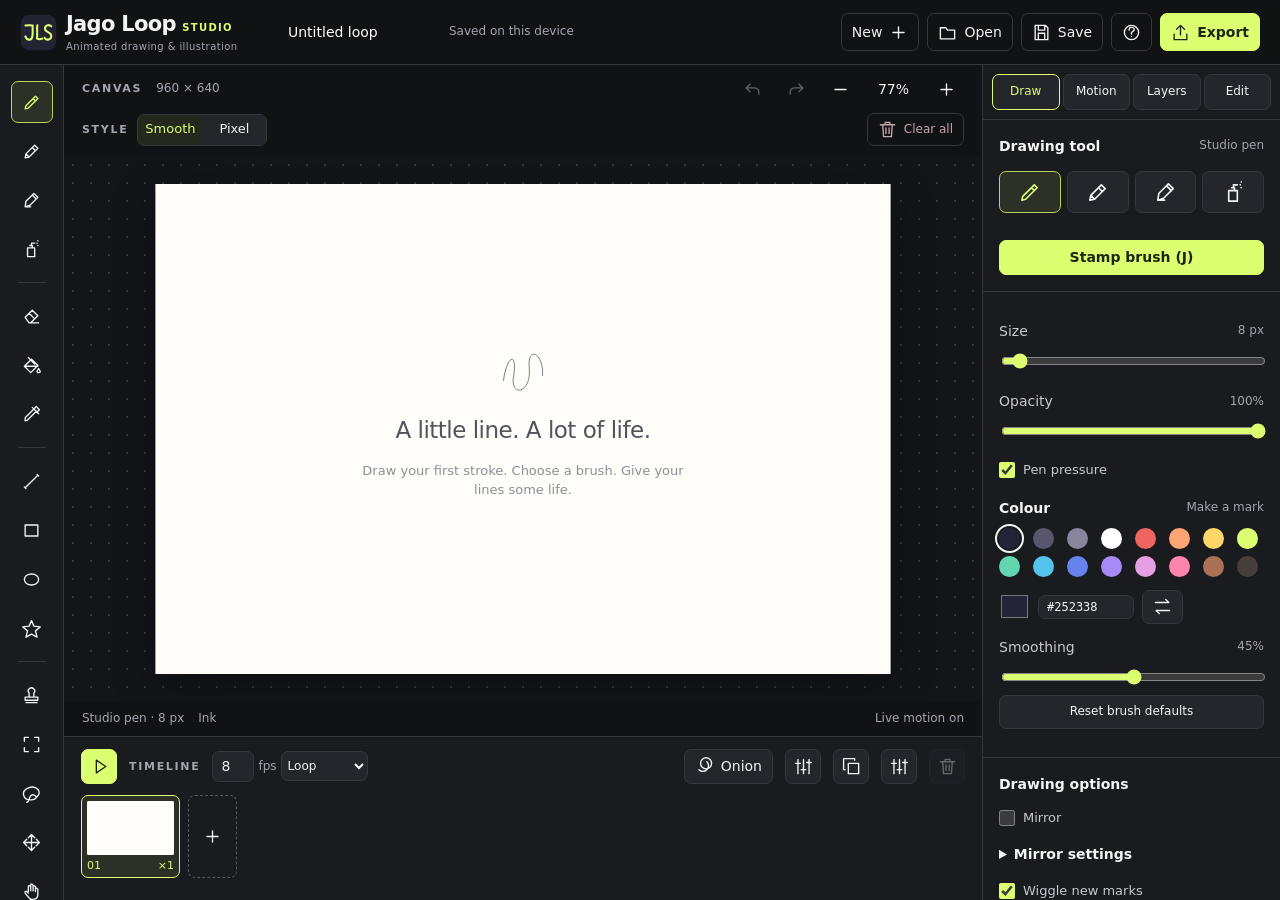
==== commit 1fbeab44: "Jago Loop Studio v1.1.5 | Brush & preset polish A tidier drawing panel, easier brush packs and clear" ====
--- a/Jago-Loop-Studio.html
+++ b/Jago-Loop-Studio.html
@@ -52,6 +52,16 @@
 
 .empty-hint.pixel-hint svg{display:none}.empty-hint.pixel-hint strong{font-size:15px;letter-spacing:0}.empty-hint.pixel-hint p{font-size:12px;margin:6px 0 0}
 
+.preset-status{padding:8px 10px;border-left:2px solid var(--accent);background:var(--preview);overflow-wrap:anywhere}.preset-status:empty{display:none}
+
+.preset-row{align-items:center}.preset-row input[type=checkbox]{flex:0 0 18px;width:18px;height:18px}.preset-row button:nth-child(2){flex:1;justify-content:flex-start;white-space:normal}
+
+#drawingToolChooser #useStamp{width:100%;margin-top:10px}#drawingToolChooser #useStamp.active{border-color:var(--accent);background:var(--accent);color:#15171b}
+#brushColour{margin-top:18px}#brushColour .section-title{margin-bottom:10px}#sharedBrushBasics>.check{margin-top:12px}
+#stampVariationSettings h3{font-size:13px;margin:18px 0 10px}#stampVariationSettings .control{margin-top:14px}
+#stampBrushPanel .control{margin-top:15px}#stampBrushPanel #stampDetails{margin-top:0}#stampBrushPanel #brushPreviewLabel{font-size:11px;margin:6px 0 12px}
+#sharedDrawingOptions>.check{margin:12px 0}#saveStampAsDialog{width:430px}#saveStampAsName{display:block;width:100%;margin-top:8px;padding:10px}#saveStampAsError{color:var(--danger)}
+
 </style>
 </head>
 <body>
@@ -60,24 +70,26 @@
 <nav class="tools" aria-label="Drawing tools" id="toolBar"></nav>
 <section class="workspace" aria-label="Drawing workspace"><div class="canvas-top"><span class="eyebrow">CANVAS</span><span id="dimensions" class="tag">960 × 640</span><div class="spacer"></div><button id="undoBtn" class="icon" title="Undo (Ctrl+Z)"><i data-icon="undo"></i></button><button id="redoBtn" class="icon" title="Redo (Ctrl+Shift+Z)"><i data-icon="redo"></i></button><button id="zoomOut" class="icon" title="Zoom out"><i data-icon="minus"></i></button><button id="fitBtn" title="Fit canvas (0)">Fit</button><button id="zoomIn" class="icon" title="Zoom in"><i data-icon="plus"></i></button><button id="propsBtn" class="icon mobile-props" title="Brush, motion and layers"><i data-icon="sliders"></i></button></div><div class="render-bar"><span class="eyebrow">STYLE</span><div class="segmented" role="group" aria-label="Drawing style"><button id="smoothStyle" aria-pressed="true" title="Smooth drawing">Smooth</button><button id="pixelStyle" aria-pressed="false" title="Crisp pixel drawing">Pixel</button></div><div id="pixelSettings" class="pixel-settings hidden"><label for="pixelSize">Pixel size</label><select id="pixelSize"><option value="1">1 px</option><option value="2">2 px</option><option value="3">3 px</option><option value="4" selected>4 px</option><option value="6">6 px</option><option value="8">8 px</option><option value="12">12 px</option></select><span id="pixelGridSize" class="pixel-grid-size"></span></div><div class="spacer"></div><button id="clearAll" class="clear-all" title="Clear all artwork in every frame and layer"><i data-icon="trash"></i>Clear all</button></div><div id="viewport" class="viewport"><div id="canvasWrap" class="canvas-wrap"><canvas id="canvas" width="960" height="640" aria-label="Drawing canvas. Select a tool and draw with a mouse, touch or pen."></canvas><div id="emptyHint" class="empty-hint"><svg viewBox="0 0 64 64"><path d="M7 45C12 10 25 10 20 39s23 22 20-9S59 10 57 39"/></svg><strong id="emptyHintTitle">A little line. A lot of life.</strong><p id="emptyHintText">Draw your first stroke. Choose a brush. Give your lines some life.</p></div></div></div><div class="canvas-bottom"><div class="cursor-info"><span id="toolStatus">Pen · 8 px</span><span id="layerStatus">Ink</span></div><span id="activityStatus">Live wiggle on</span></div></section>
 <aside id="inspector" class="inspector" aria-label="Drawing settings"><button id="closeInspector" class="mobile-props inspector-close">Back to drawing</button><div class="inspector-tabs" role="tablist" aria-label="Studio settings"><button id="tab-draw" data-panel-tab="draw" role="tab" aria-selected="true">Draw</button><button id="tab-motion" data-panel-tab="motion" role="tab" aria-selected="false">Motion</button><button id="tab-layers" data-panel-tab="layers" role="tab" aria-selected="false">Layers</button><button id="tab-edit" data-panel-tab="edit" role="tab" aria-selected="false">Edit</button></div>
-<section class="section" data-panel="draw"><div class="section-title"><span>Brush</span><small id="brushName">Studio pen</small></div><div id="brushes" class="brushes"></div><button id="resetBrush" class="full-width" title="Reset size, opacity, smoothing, pressure, mirror, fill and new-mark wiggle. Keeps the tool and colour.">Reset brush defaults</button><div id="sprayControls" class="hidden"><h3>Spray setup</h3><canvas id="sprayPreview" width="240" height="90" aria-label="Spray setup preview"></canvas><div class="button-grid"><button id="sprayFine">Fine mist</button><button id="sprayGrain">Grainy spray</button></div><div class="control"><label for="sprayDensity">Amount of speckles (%)<output id="sprayDensityValue">45</output></label><input id="sprayDensity" type="range" min="5" max="100" value="45" step="1"></div><div class="control"><label for="sprayDotSize">Speckle size (px)<output id="sprayDotSizeValue">2</output></label><input id="sprayDotSize" type="range" min="1" max="12" value="2" step="1"></div><div class="control"><label for="spraySpread">Spread (%)<output id="spraySpreadValue">100</output></label><input id="spraySpread" type="range" min="10" max="150" value="100" step="1"></div><div class="control"><label for="sprayFocus">Centre concentration (%)<output id="sprayFocusValue">25</output></label><input id="sprayFocus" type="range" min="0" max="100" value="25" step="1"></div><label class="field compact">Spray shape<select id="sprayShape"><option value="round">Round</option><option value="horizontal">Wide fan</option><option value="vertical">Tall fan</option></select></label><button id="resetSpray" class="full-width">Reset spray settings</button><p class="hint">Size sets the brush footprint. Spread changes its reach; concentration gathers speckles near the centre. Settings apply to new strokes.</p></div><label id="shapeFillRow" class="check hidden" style="margin:0 0 12px"><input id="shapeFill" type="checkbox">Filled shape</label><div class="control"><label for="size">Size <output id="sizeValue">8 px</output></label><input id="size" type="range" min="1" max="160" value="8"></div><div class="control"><label for="opacity">Opacity <output id="opacityValue">100%</output></label><input id="opacity" type="range" min="5" max="100" value="100"></div><div class="control"><label for="smoothing">Smoothing <output id="smoothingValue">45%</output></label><input id="smoothing" type="range" min="0" max="90" value="45"></div><div class="row"><label class="check"><input id="pressure" type="checkbox" checked>Pen pressure</label><label class="check"><input id="symmetry" type="checkbox">Mirror</label></div><details id="mirrorDetails"><summary>Mirror settings</summary><label class="field compact">Symmetry<select id="mirrorMode"><option value="vertical">Left / right</option><option value="horizontal">Top / bottom</option><option value="both">Four-way</option><option value="radial">Radial</option></select></label><div id="mirrorSegmentsControl" class="control hidden"><label for="mirrorSegments">Radial copies<output id="mirrorSegmentsValue">6</output></label><input id="mirrorSegments" type="range" min="2" max="12" value="6"></div><div class="control"><label for="mirrorX">Centre across (%)<output id="mirrorXValue">50</output></label><input id="mirrorX" type="range" min="0" max="100" value="50"></div><div class="control"><label for="mirrorY">Centre down (%)<output id="mirrorYValue">50</output></label><input id="mirrorY" type="range" min="0" max="100" value="50"></div><button id="resetMirror" class="full-width">Reset mirror defaults</button><p class="hint">Enable Mirror above. Applies to new strokes and shapes, including stamps and erasing. Each mark keeps its own symmetry settings. Guides are never exported.</p></details><label class="check"><input id="drawAnimate" type="checkbox" checked>Wiggle new marks</label><p class="hint">Turn off for steady ink. Layer motion still moves its whole layer. Your stroke stays steady while you draw.</p></section>
-<section class="section" data-panel="draw"><details id="stampDetails"><summary>Stamp brushes</summary><label class="field compact">Stamp shape<select id="stampTip"></select></label><canvas id="brushPreviewCanvas" width="480" height="200" aria-label="Brush stroke preview on canvas paper"></canvas><p id="brushPreviewLabel" class="hint"></p>
-<div id="patternControls"><label class="field compact" id="patternModeField">Pattern layout<select id="stampPatternMode"><option value="aligned">Continuous pattern</option><option value="stamps">Individual stamps</option></select></label><div class="control"><label for="stampPatternScale">Pattern size (canvas px)<output id="stampPatternScaleValue">2</output></label><input id="stampPatternScale" type="range" min="1" max="24" value="2" step="1"></div><div class="control"><label for="stampPatternAngle">Pattern angle (degrees)<output id="stampPatternAngleValue">0</output></label><input id="stampPatternAngle" type="range" min="-180" max="180" value="0" step="1"></div><div id="densityControl"><div class="control"><label for="stampDensity">Dither coverage (%)<output id="stampDensityValue">50</output></label><input id="stampDensity" type="range" min="5" max="100" value="50" step="1"></div></div><p id="patternHint" class="hint"></p></div>
-<div class="button-grid"><button id="useStamp" class="primary">Use stamp brush (J)</button><button id="resetStamp" title="Reset stamp options, keeping your stamp shape, colour and brush size.">Reset stamp defaults</button></div>
+<section class="section" data-panel="draw" id="drawingToolChooser"><div class="section-title"><span>Drawing tool</span><small id="brushName">Studio pen</small></div><div id="brushes" class="brushes"></div><button id="useStamp" class="primary">Stamp brush (J)</button></section>
+<section class="section" data-panel="draw" id="regularBrushPanel"><div id="regularBasicSlot"><div id="sharedBrushBasics"><div class="control"><label for="size">Size <output id="sizeValue">8 px</output></label><input id="size" type="range" min="1" max="160" value="8"></div><div class="control"><label for="opacity">Opacity <output id="opacityValue">100%</output></label><input id="opacity" type="range" min="5" max="100" value="100"></div><label class="check"><input id="pressure" type="checkbox" checked>Pen pressure</label><div id="brushColour"><div class="section-title"><span>Colour</span><small>Make a mark</small></div><div id="palette" class="palette"></div><div class="color-row"><input id="color" type="color" value="#252338" aria-label="Custom drawing colour"><input id="hexColor" type="text" value="#252338" maxlength="7" aria-label="Hex colour"><button id="swapColor" title="Swap current and previous colour (X)"><i data-icon="swap"></i></button></div></div></div></div><div id="regularSmoothingSlot"><div id="sharedSmoothing"><div class="control"><label for="smoothing">Smoothing <output id="smoothingValue">45%</output></label><input id="smoothing" type="range" min="0" max="90" value="45"></div></div></div><label id="shapeFillRow" class="check hidden" style="margin:0 0 12px"><input id="shapeFill" type="checkbox">Filled shape</label><div id="sprayControls" class="hidden"><h3>Spray setup</h3><canvas id="sprayPreview" width="240" height="90" aria-label="Spray setup preview"></canvas><div class="button-grid"><button id="sprayFine">Fine mist</button><button id="sprayGrain">Grainy spray</button></div><div class="control"><label for="sprayDensity">Amount of speckles (%)<output id="sprayDensityValue">45</output></label><input id="sprayDensity" type="range" min="5" max="100" value="45" step="1"></div><div class="control"><label for="sprayDotSize">Speckle size (px)<output id="sprayDotSizeValue">2</output></label><input id="sprayDotSize" type="range" min="1" max="12" value="2" step="1"></div><div class="control"><label for="spraySpread">Spread (%)<output id="spraySpreadValue">100</output></label><input id="spraySpread" type="range" min="10" max="150" value="100" step="1"></div><div class="control"><label for="sprayFocus">Centre concentration (%)<output id="sprayFocusValue">25</output></label><input id="sprayFocus" type="range" min="0" max="100" value="25" step="1"></div><label class="field compact">Spray shape<select id="sprayShape"><option value="round">Round</option><option value="horizontal">Wide fan</option><option value="vertical">Tall fan</option></select></label><button id="resetSpray" class="full-width">Reset spray settings</button><p class="hint">Size sets the brush footprint. Spread changes its reach; concentration gathers speckles near the centre. Settings apply to new strokes.</p></div><button id="resetBrush" class="full-width" title="Reset size, opacity, smoothing, pressure, mirror, fill and new-mark wiggle. Keeps the tool and colour.">Reset brush defaults</button></section>
+<section class="section hidden" data-panel="draw" id="stampBrushPanel"><details id="stampDetails" open><summary>Stamp brushes</summary><label class="field compact">Brush<select id="savedBrush"><option value="">Your current setup</option></select></label><p id="savedBrushStatus" class="hint preset-status" aria-live="polite"></p><canvas id="brushPreviewCanvas" width="480" height="200" aria-label="Brush stroke preview on canvas paper"></canvas><p id="brushPreviewLabel" class="hint"></p><div id="stampBasicSlot"></div><div id="patternControls"><label class="field compact" id="patternModeField">Pattern layout<select id="stampPatternMode"><option value="aligned">Continuous pattern</option><option value="stamps">Individual stamps</option></select></label><div class="control"><label for="stampPatternScale">Pattern size (canvas px)<output id="stampPatternScaleValue">2</output></label><input id="stampPatternScale" type="range" min="1" max="24" value="2" step="1"></div><div class="control"><label for="stampPatternAngle">Pattern angle (degrees)<output id="stampPatternAngleValue">0</output></label><input id="stampPatternAngle" type="range" min="-180" max="180" value="0" step="1"></div><div id="densityControl"><div class="control"><label for="stampDensity">Dither coverage (%)<output id="stampDensityValue">50</output></label><input id="stampDensity" type="range" min="5" max="100" value="50" step="1"></div></div><p id="patternHint" class="hint"></p></div>
+
+
 <label class="field compact">Placement<select id="stampMode"><option value="continuous">Along a stroke</option><option value="single">One stamp per click</option></select></label><div id="stampSpacingControl"><div class="control"><label for="stampSpacing">Spacing (%)<output id="stampSpacingValue">30</output></label><input id="stampSpacing" type="range" min="5" max="300" value="30" step="1"></div></div>
-<details><summary>Variation &amp; pressure</summary><div id="stampRotationControl"><div class="control"><label for="stampRotation">Stamp rotation<output id="stampRotationValue">0</output></label><input id="stampRotation" type="range" min="-180" max="180" value="0" step="1"></div><label id="stampFollowControl" class="check"><input id="stampFollow" type="checkbox">Rotate along the stroke</label></div><div class="control"><label for="stampScatter">Scatter (%)<output id="stampScatterValue">0</output></label><input id="stampScatter" type="range" min="0" max="200" value="0" step="1"></div><div class="control"><label for="stampVariation">Size variation (%)<output id="stampVariationValue">10</output></label><input id="stampVariation" type="range" min="0" max="100" value="10" step="1"></div><label id="stampColourControl" class="check"><input id="stampColour" type="checkbox">Keep original image colours</label><label class="check"><input id="stampPressureOpacity" type="checkbox">Pressure changes opacity</label></details>
-<label class="field compact">How stamps move<select id="stampMotionPlacement"><option value="stroke">Follow the moving stroke</option><option value="individual">Each stamp moves independently</option><option value="layer">Use only whole-layer motion</option></select></label>
-<div class="button-grid"><button id="importTip">Import stamp image</button><button id="selectionTip">Create stamp from selection</button><button id="openBrushLibrary">Stamp presets</button><button id="brushPackHelp">Make a brush pack</button></div><p class="hint">A stamp repeats a shape or image as you draw. Save stamp preset remembers that shape and its settings. It does not save normal pen or pencil settings.</p></details></section><section class="section" data-panel="draw"><div class="section-title"><span>Colour</span><small>Make a mark</small></div><div id="palette" class="palette"></div><div class="color-row"><input id="color" type="color" value="#252338" aria-label="Custom drawing colour"><input id="hexColor" type="text" value="#252338" maxlength="7" aria-label="Hex colour"><button id="swapColor" title="Swap current and previous colour (X)"><i data-icon="swap"></i></button></div></section>
-<section class="section" data-panel="motion"><div class="section-title"><span class="motion-heading"><i data-icon="wiggle"></i>Motion</span><input id="wiggleEnabled" type="checkbox" checked aria-label="Enable project motion" title="Enable motion throughout this project"></div><div class="motion-editor"><label class="field compact">Wiggle type<select id="motionType"><option value="classic">Classic line boil</option><option value="sway">Sway</option><option value="ripple">Ripple</option><option value="flutter">Flutter</option><option value="breathe">Breathe</option><option value="spring">Spring</option><option value="drift">Drift</option><option value="crawl">Texture crawl</option></select></label><canvas id="motionPreviewCanvas" width="240" height="80" aria-label="Preview of the selected motion"></canvas><p id="motionDescription" class="hint"></p><label class="field compact">Edit settings for<select id="motionScope"><option value="new">New strokes</option><option value="layer">Edit active layer settings</option></select></label><div id="modernMotionControls"><div class="control" data-motion-types="ripple flutter breathe spring drift crawl"><label for="mAmount">Amount<output id="mAmountValue">16</output></label><input id="mAmount" type="range" min="0" max="80" value="16" step="0.5"></div><div class="control" ><label for="mSpeed">Cycles per loop<output id="mSpeedValue">1</output></label><input id="mSpeed" type="range" min="1" max="8" value="1" step="0.25"></div><div class="control" data-motion-types="sway"><label for="mAngle">Rocking angle<output id="mAngleValue">10</output></label><input id="mAngle" type="range" min="0" max="60" value="10" step="1"></div><div class="control" data-motion-types="ripple"><label for="mWavelength">Wavelength<output id="mWavelengthValue">120</output></label><input id="mWavelength" type="range" min="10" max="1000" value="120" step="5"></div><div class="control" data-motion-types="flutter"><label for="mReach">Flutter reach<output id="mReachValue">100</output></label><input id="mReach" type="range" min="10" max="100" value="100" step="1"></div><div class="control" data-motion-types="flutter"><label for="mGust">Gust variation<output id="mGustValue">25</output></label><input id="mGust" type="range" min="0" max="100" value="25" step="1"></div><div class="control" data-motion-types="spring"><label for="mStiffness">Spring oscillations<output id="mStiffnessValue">3</output></label><input id="mStiffness" type="range" min="1" max="8" value="3" step="1"></div><div class="control" data-motion-types="spring"><label for="mDamping">Settling<output id="mDampingValue">3</output></label><input id="mDamping" type="range" min="0" max="10" value="3" step="0.25"></div><div data-motion-types="sway breathe"><p class="hint">The pivot is the fixed point your artwork swings or grows around. Percentages are relative to the artwork bounds. A pivot can sit outside the drawing.</p><div class="button-grid"><button id="placePivot">Place pivot on canvas</button><button id="centrePivot">Centre pivot</button></div><label class="check"><input id="showPivot" type="checkbox" checked>Show draggable pivot</label><p id="pivotHint" class="hint"></p><div class="control" ><label for="mAnchorX">Pivot across (%)<output id="mAnchorXValue">50</output></label><input id="mAnchorX" type="range" min="-200" max="300" value="50" step="1"></div><div class="control" ><label for="mAnchorY">Pivot down (%)<output id="mAnchorYValue">50</output></label><input id="mAnchorY" type="range" min="-200" max="300" value="50" step="1"></div></div><div data-motion-types="breathe spring drift"><div class="control" ><label for="mBalanceX">Horizontal influence<output id="mBalanceXValue">100</output></label><input id="mBalanceX" type="range" min="0" max="200" value="100" step="1"></div><div class="control" ><label for="mBalanceY">Vertical influence<output id="mBalanceYValue">100</output></label><input id="mBalanceY" type="range" min="0" max="200" value="100" step="1"></div></div><div data-motion-types="flutter"><label class="field compact">Pinned end<select id="mPin"><option value="start">Start of stroke / left of layer</option><option value="end">End of stroke / right of layer</option></select></label></div><div data-motion-types="ripple flutter"><label class="field compact">Travel direction<select id="mDirection"><option value="1">Forward</option><option value="-1">Reverse</option></select></label></div><div data-motion-types="drift"><label class="field compact">Path<select id="mPath"><option value="ellipse">Ellipse</option><option value="line">Side to side</option><option value="figure8">Figure eight</option></select></label></div><div class="control" ><label for="mPhase">Timing offset<output id="mPhaseValue">0</output></label><input id="mPhase" type="range" min="0" max="100" value="0" step="1"></div><label class="check"><input id="mLoop" type="checkbox" checked>Fit whole cycles to the loop</label><label class="check"><input id="mShared" type="checkbox" checked>Keep strokes in time together</label><label class="check"><input id="mStepped" type="checkbox" >Stepped motion</label><div class="control" ><label for="motionLoopSeconds">Single-frame loop seconds<output id="motionLoopSecondsValue">3</output></label><input id="motionLoopSeconds" type="range" min="1" max="12" value="3" step="1"></div></div><label class="check"><input id="motionPreviewToggle" type="checkbox" >Preview these settings on the layer</label><div class="button-grid"><button id="applyLayerMotion">Apply to layer</button><button id="applyStrokeMotion">Apply to strokes</button><button id="clearLayerMotion">Clear layer motion</button><button id="resetMotion">Reset settings</button></div><p class="hint">Choosing a type sets up new marks. To move existing artwork, preview it or choose Apply to layer / Apply to strokes. Applying turns project motion on and resumes it. Apply to strokes affects this layer in every frame. Texture crawl animates stamp texture only.</p><div class="button-grid"><button id="pauseMotion">Pause live motion</button><button id="openMotionLibrary">Motion presets</button></div></div><div id="classicControls"><div class="segmented" id="motionPresets"><button data-motion="gentle">Gentle</button><button data-motion="lively" class="active">Lively</button><button data-motion="wild">Wild</button></div><div class="control"><label for="wiggle">Amount <output id="wiggleValue">3 px</output></label><input id="wiggle" type="range" min="0" max="12" step="0.5" value="3"></div><div class="control"><label for="boil">Redraws per second <output id="boilValue">8</output></label><input id="boil" type="range" min="1" max="24" value="8"></div></div><label class="check"><input id="animateStroke" type="checkbox" checked>Give new strokes a wiggle</label></section>
+<div id="stampVariationSettings"><h3>Rotation &amp; variation</h3><div id="stampRotationControl"><div class="control"><label for="stampRotation">Stamp rotation<output id="stampRotationValue">0</output></label><input id="stampRotation" type="range" min="-180" max="180" value="0" step="1"></div><label id="stampFollowControl" class="check"><input id="stampFollow" type="checkbox">Rotate along the stroke</label></div><div class="control"><label for="stampScatter">Scatter (%)<output id="stampScatterValue">0</output></label><input id="stampScatter" type="range" min="0" max="200" value="0" step="1"></div><div class="control"><label for="stampVariation">Size variation (%)<output id="stampVariationValue">10</output></label><input id="stampVariation" type="range" min="0" max="100" value="10" step="1"></div><label id="stampColourControl" class="check"><input id="stampColour" type="checkbox">Keep original image colours</label><label class="check"><input id="stampPressureOpacity" type="checkbox">Pressure changes opacity</label></div>
+<details id="stampStrokeFeel"><summary>Stroke feel &amp; motion</summary><div id="stampSmoothingSlot"></div><label class="field compact">How stamps move<select id="stampMotionPlacement"><option value="stroke">Follow the moving stroke</option><option value="individual">Each stamp moves independently</option><option value="layer">Use only whole-layer motion</option></select></label>
+</details><details id="editStampBrush"><summary>Edit brush</summary><p class="hint">Change the image used by your current brush. Size, spacing and other settings stay as they are. Save a stamp preset to keep your version.</p><label class="field compact">Stamp image<select id="stampTip"></select></label><div class="button-grid"><button id="importTip">Import stamp image</button><button id="selectionTip">Create stamp from selection</button></div></details><div class="button-grid" id="stampPresetActions"><button id="saveStampAs" class="primary">Save as new preset</button><button id="resetStamp" title="Reset stamp options, keeping your stamp shape, colour and brush size.">Reset stamp defaults</button><button id="openBrushLibrary">Stamp presets</button><button id="brushPackHelp">Make a brush pack</button></div><p class="hint">Save as new preset keeps your stamp image and its settings. Your original preset stays unchanged.</p></details></section>
+<section class="section" data-panel="draw" id="sharedDrawingOptions"><div class="section-title"><span>Drawing options</span></div><label class="check"><input id="symmetry" type="checkbox">Mirror</label><details id="mirrorDetails"><summary>Mirror settings</summary><label class="field compact">Symmetry<select id="mirrorMode"><option value="vertical">Left / right</option><option value="horizontal">Top / bottom</option><option value="both">Four-way</option><option value="radial">Radial</option></select></label><div id="mirrorSegmentsControl" class="control hidden"><label for="mirrorSegments">Radial copies<output id="mirrorSegmentsValue">6</output></label><input id="mirrorSegments" type="range" min="2" max="12" value="6"></div><div class="control"><label for="mirrorX">Centre across (%)<output id="mirrorXValue">50</output></label><input id="mirrorX" type="range" min="0" max="100" value="50"></div><div class="control"><label for="mirrorY">Centre down (%)<output id="mirrorYValue">50</output></label><input id="mirrorY" type="range" min="0" max="100" value="50"></div><button id="resetMirror" class="full-width">Reset mirror defaults</button><p class="hint">Enable Mirror above. Applies to new strokes and shapes, including stamps and erasing. Each mark keeps its own symmetry settings. Guides are never exported.</p></details><label class="check"><input id="drawAnimate" type="checkbox" checked>Wiggle new marks</label><p class="hint">Mirror and wiggle apply to new marks, including stamp strokes. Turn off wiggle for steady ink. Layer motion can still move the whole layer.</p></section>
+<section class="section" data-panel="motion"><div class="section-title"><span class="motion-heading"><i data-icon="wiggle"></i>Motion</span><input id="wiggleEnabled" type="checkbox" checked aria-label="Enable project motion" title="Enable motion throughout this project"></div><div class="motion-editor"><label class="field compact">Motion preset (saved settings)<select id="savedMotion"><option value="">Your current setup</option></select></label><p class="hint">A motion preset remembers settings for a wiggle type. For example, Paper Breeze uses Flutter. The type and its controls are shown below.</p><p id="savedMotionStatus" class="hint preset-status" aria-live="polite"></p><label class="field compact">Wiggle type<select id="motionType"><option value="classic">Classic line boil</option><option value="sway">Sway</option><option value="ripple">Ripple</option><option value="flutter">Flutter</option><option value="breathe">Breathe</option><option value="spring">Spring</option><option value="drift">Drift</option><option value="crawl">Texture crawl</option></select></label><canvas id="motionPreviewCanvas" width="240" height="80" aria-label="Preview of the selected motion"></canvas><p id="motionDescription" class="hint"></p><label class="field compact">Edit settings for<select id="motionScope"><option value="new">New strokes</option><option value="layer">Edit active layer settings</option></select></label><div id="modernMotionControls"><div class="control" data-motion-types="ripple flutter breathe spring drift crawl"><label for="mAmount">Amount<output id="mAmountValue">16</output></label><input id="mAmount" type="range" min="0" max="80" value="16" step="0.5"></div><div class="control" ><label for="mSpeed">Cycles per loop<output id="mSpeedValue">1</output></label><input id="mSpeed" type="range" min="1" max="8" value="1" step="0.25"></div><div class="control" data-motion-types="sway"><label for="mAngle">Rocking angle<output id="mAngleValue">10</output></label><input id="mAngle" type="range" min="0" max="60" value="10" step="1"></div><div class="control" data-motion-types="ripple"><label for="mWavelength">Wavelength<output id="mWavelengthValue">120</output></label><input id="mWavelength" type="range" min="10" max="1000" value="120" step="5"></div><div class="control" data-motion-types="flutter"><label for="mReach">Flutter reach<output id="mReachValue">100</output></label><input id="mReach" type="range" min="10" max="100" value="100" step="1"></div><div class="control" data-motion-types="flutter"><label for="mGust">Gust variation<output id="mGustValue">25</output></label><input id="mGust" type="range" min="0" max="100" value="25" step="1"></div><div class="control" data-motion-types="spring"><label for="mStiffness">Spring oscillations<output id="mStiffnessValue">3</output></label><input id="mStiffness" type="range" min="1" max="8" value="3" step="1"></div><div class="control" data-motion-types="spring"><label for="mDamping">Settling<output id="mDampingValue">3</output></label><input id="mDamping" type="range" min="0" max="10" value="3" step="0.25"></div><div data-motion-types="sway breathe"><p class="hint">The pivot is the fixed point your artwork swings or grows around. Percentages are relative to the artwork bounds. A pivot can sit outside the drawing.</p><div class="button-grid"><button id="placePivot">Place pivot on canvas</button><button id="centrePivot">Centre pivot</button></div><label class="check"><input id="showPivot" type="checkbox" checked>Show draggable pivot</label><p id="pivotHint" class="hint"></p><div class="control" ><label for="mAnchorX">Pivot across (%)<output id="mAnchorXValue">50</output></label><input id="mAnchorX" type="range" min="-200" max="300" value="50" step="1"></div><div class="control" ><label for="mAnchorY">Pivot down (%)<output id="mAnchorYValue">50</output></label><input id="mAnchorY" type="range" min="-200" max="300" value="50" step="1"></div></div><div data-motion-types="breathe spring drift"><div class="control" ><label for="mBalanceX">Horizontal influence<output id="mBalanceXValue">100</output></label><input id="mBalanceX" type="range" min="0" max="200" value="100" step="1"></div><div class="control" ><label for="mBalanceY">Vertical influence<output id="mBalanceYValue">100</output></label><input id="mBalanceY" type="range" min="0" max="200" value="100" step="1"></div></div><div data-motion-types="flutter"><label class="field compact">Pinned end<select id="mPin"><option value="start">Start of stroke / left of layer</option><option value="end">End of stroke / right of layer</option></select></label></div><div data-motion-types="ripple flutter"><label class="field compact">Travel direction<select id="mDirection"><option value="1">Forward</option><option value="-1">Reverse</option></select></label></div><div data-motion-types="drift"><label class="field compact">Path<select id="mPath"><option value="ellipse">Ellipse</option><option value="line">Side to side</option><option value="figure8">Figure eight</option></select></label></div><div class="control" ><label for="mPhase">Timing offset<output id="mPhaseValue">0</output></label><input id="mPhase" type="range" min="0" max="100" value="0" step="1"></div><label class="check"><input id="mLoop" type="checkbox" checked>Fit whole cycles to the loop</label><label class="check"><input id="mShared" type="checkbox" checked>Keep strokes in time together</label><label class="check"><input id="mStepped" type="checkbox" >Stepped motion</label><div class="control" ><label for="motionLoopSeconds">Single-frame loop seconds<output id="motionLoopSecondsValue">3</output></label><input id="motionLoopSeconds" type="range" min="1" max="12" value="3" step="1"></div></div><label class="check"><input id="motionPreviewToggle" type="checkbox" >Preview these settings on the layer</label><div class="button-grid"><button id="applyLayerMotion">Apply to layer</button><button id="applyStrokeMotion">Apply to strokes</button><button id="clearLayerMotion">Clear layer motion</button><button id="resetMotion">Reset settings</button></div><p class="hint">Choose a saved motion by name above, or build your own with Wiggle type and its settings. Choosing a motion sets up new marks. To move existing artwork, preview it or choose Apply to layer / Apply to strokes. Applying turns project motion on and resumes it. Apply to strokes affects this layer in every frame. Texture crawl animates stamp texture only.</p><div class="button-grid"><button id="pauseMotion">Pause live motion</button><button id="openMotionLibrary">Motion presets</button></div></div><div id="classicControls"><div class="segmented" id="motionPresets"><button data-motion="gentle">Gentle</button><button data-motion="lively" class="active">Lively</button><button data-motion="wild">Wild</button></div><div class="control"><label for="wiggle">Amount <output id="wiggleValue">3 px</output></label><input id="wiggle" type="range" min="0" max="12" step="0.5" value="3"></div><div class="control"><label for="boil">Redraws per second <output id="boilValue">8</output></label><input id="boil" type="range" min="1" max="24" value="8"></div></div><label class="check"><input id="animateStroke" type="checkbox" checked>Give new strokes a wiggle</label></section>
 <section class="section" data-panel="layers"><div class="section-title"><span>Layers</span><button id="addLayer" class="icon" title="Add layer"><i data-icon="plus"></i></button></div><button id="importImage"><i data-icon="image"></i>Import image</button><p class="hint">Import on a separate layer, or add to the active layer.</p><div id="layers" class="layer-list"></div><div class="layer-actions"><button id="layerUp" title="Move layer up">↑</button><button id="layerDown" title="Move layer down">↓</button><button id="duplicateLayer" title="Duplicate this layer and its artwork in every frame">Duplicate</button><button id="renameLayer" title="Rename layer">Rename</button><button id="deleteLayer" title="Delete layer"><i data-icon="trash"></i></button></div><div class="layer-actions"><button id="flipH" title="Flip current layer artwork horizontally">Flip ↔</button><button id="flipV" title="Flip current layer artwork vertically">Flip ↕</button><button id="clearLayer" title="Clear current layer in this frame">Clear</button></div><div class="control"><label for="layerOpacity">Layer opacity <output id="layerOpacityValue">100%</output></label><input id="layerOpacity" type="range" min="0" max="100" value="100"></div><div class="paper-row"><input type="color" id="paperColor" value="#fffdf9" aria-label="Paper colour"><span>Paper</span><label class="check" style="margin:0 0 0 auto"><input type="checkbox" id="transparent">Transparent</label></div></section>
 <section class="section" data-panel="layers"><div class="section-title">Shading</div><label class="check"><input id="alphaLock" type="checkbox" >Lock this layer’s transparency</label><label class="field compact">Blend mode<select id="layerBlend"><option value="source-over">Normal</option><option value="multiply">Multiply</option><option value="screen">Screen</option><option value="overlay">Overlay</option><option value="darken">Darken</option><option value="lighten">Lighten</option></select></label><label class="field compact">Clip inside<select id="clipBase"><option value="">No clipping</option></select></label><label class="check"><input id="followMotion" type="checkbox" checked>Follow base layer motion</label><button id="newClipLayer" class="full-width">Add shading layer</button><label class="field compact">Fill boundaries<select id="fillReference"><option value="layer">Active layer</option><option value="visible">All visible artwork</option></select></label><p class="hint">Alpha lock affects new marks. A clipping layer keeps shading inside its base layer.</p><p class="hint">Base is the main colour, Shadow is the darker shade, and Light is the highlight. Choose a colour, then Use to draw with it. These swatches do not recolour existing artwork. Add a shading layer to keep new shadows inside your base shape.</p><div class="shade-palette"><label>Base<input id="shadeBase" type="color" value="#e6a372"><button id="pickBase">Use</button></label><label>Shadow<input id="shadeShadow" type="color" value="#805c73"><button id="pickShadow">Use</button></label><label>Light<input id="shadeLight" type="color" value="#ffebae"><button id="pickLight">Use</button></label></div><div class="button-grid"><button id="celBrush">Hard shading</button><button id="hatchBrush">Hatching</button><button id="ditherBrush">Pixel dither</button></div></section><section class="section" data-panel="edit"><div class="section-title">Selection &amp; transform</div><div class="button-grid"><button id="selectRectangle">Rectangle (U)</button><button id="selectLasso">Lasso (K)</button></div><p id="selectionStatus" class="hint">Draw around part of the active layer.</p><div class="button-grid"><button id="selectionCopy">Copy</button><button id="selectionCut">Cut</button><button id="selectionPaste">Paste</button><button id="selectionDelete">Delete</button><button id="selectionClear">Deselect</button></div><details><summary>Transform selected artwork</summary><p class="hint">Moving, copying and transforming keep the original marks and their animation. Motion resumes after you drop the selection. The selection edge clips its contents.</p><div class="number-grid"><label>Scale %<input id="selectionScale" type="number" min="10" max="400" value="100"></label><label>Angle °<input id="selectionAngle" type="number" min="-180" max="180" value="0"></label><label>Move across<input id="selectionX" type="number" min="-2048" max="2048" value="0"></label><label>Move down<input id="selectionY" type="number" min="-2048" max="2048" value="0"></label></div><button id="selectionTransform" class="full-width">Apply transform</button></details></section><section class="section" data-panel="edit"><div class="section-title">Drawing aids</div><label class="field compact">Canvas guides<select id="guideMode"><option value="none">Off</option><option value="grid">Grid</option><option value="arc">Arc with equal time steps</option><option value="thirds">Rule of thirds</option><option value="centre">Centre cross</option><option value="isometric">Isometric grid</option><option value="perspective">One-point perspective</option><option value="pixels">Pixel grid (zoom in)</option></select></label><div id="gridControls" class="hidden"><div class="control"><label for="gridWidth">Cell width (px)<output id="gridWidthValue">40</output></label><input id="gridWidth" type="range" min="8" max="256" value="40" step="1"></div><div class="control"><label for="gridHeight">Cell height (px)<output id="gridHeightValue">40</output></label><input id="gridHeight" type="range" min="8" max="256" value="40" step="1"></div><div class="control"><label for="gridX">Offset across (px)<output id="gridXValue">0</output></label><input id="gridX" type="range" min="0" max="256" value="0" step="1"></div><div class="control"><label for="gridY">Offset down (px)<output id="gridYValue">0</output></label><input id="gridY" type="range" min="0" max="256" value="0" step="1"></div><div class="control"><label for="gridMajor">Strong line every (cells)<output id="gridMajorValue">4</output></label><input id="gridMajor" type="range" min="1" max="10" value="4" step="1"></div><button id="resetGrid" class="full-width">Reset grid</button><p class="hint">A visual guide only. It does not snap or move your drawing.</p></div><p id="guideHint" class="hint"></p><div id="perspectiveControls" class="hidden"><div class="control"><label for="vanishX">Vanishing point across (%)<output id="vanishXValue">50</output></label><input id="vanishX" type="range" min="0" max="100" value="50" step="1"></div><div class="control"><label for="vanishY">Horizon down (%)<output id="vanishYValue">45</output></label><input id="vanishY" type="range" min="0" max="100" value="45" step="1"></div><button id="resetPerspective" class="full-width">Reset perspective</button></div><div id="arcControls" class="hidden"><div class="control"><label for="arcX">Centre across (%)<output id="arcXValue">50</output></label><input id="arcX" type="range" min="0" max="100" value="50" step="1"></div><div class="control"><label for="arcY">Baseline down (%)<output id="arcYValue">80</output></label><input id="arcY" type="range" min="0" max="100" value="80" step="1"></div><div class="control"><label for="arcWidth">Arc width (%)<output id="arcWidthValue">76</output></label><input id="arcWidth" type="range" min="10" max="180" value="76" step="1"></div><div class="control"><label for="arcHeight">Arc rise (%)<output id="arcHeightValue">50</output></label><input id="arcHeight" type="range" min="-80" max="80" value="50" step="1"></div><div class="control"><label for="arcSteps">Timing intervals<output id="arcStepsValue">12</output></label><input id="arcSteps" type="range" min="2" max="24" value="12" step="1"></div><button id="resetArc" class="full-width">Reset arc</button><p class="hint">These controls position a guide only. They do not move or animate your drawing.</p></div><p class="hint">Mouse: choose Pan (H) and drag, or drag with the middle button. Use the mouse wheel to zoom and 0 to fit the canvas.</p><details><summary>Touchscreen and pen</summary><label class="check"><input id="touchDraw" type="checkbox" checked>Draw with one finger</label><p class="hint">On a touchscreen, two fingers pan and zoom. Turn off finger drawing to pan with one finger while using a pen. These settings do not affect mouse input.</p></details><p class="hint">Guides are never exported.</p><div class="button-grid"><button id="copyFrameArt">Copy frame artwork</button><button id="pasteFrameArt">Paste frame artwork</button><button id="saveCheckpoint">Save snapshot</button><button id="openRecovery">Recovery snapshots</button></div></section></aside>
 <section class="timeline" aria-label="Animation timeline"><div class="timeline-header"><button id="playBtn" class="primary icon" title="Play / pause (Space)"><i data-icon="play"></i></button><span class="eyebrow">TIMELINE</span><div class="row"><input id="fps" class="fps-input" type="number" min="1" max="24" value="8" aria-label="Frames per second"><label for="fps">fps</label><select id="loopMode" aria-label="Playback mode"><option value="loop">Loop</option><option value="pingpong">Ping-pong</option></select></div><div class="spacer"></div><button id="onionBtn" title="Onion skin (O)" aria-pressed="false"><i data-icon="onion"></i><span class="minor">Onion</span></button><button id="onionSettingsBtn" class="icon" title="Onion skin settings"><i data-icon="sliders"></i></button><button id="duplicateFrame" class="icon" title="Duplicate frame (D)"><i data-icon="copy"></i></button><button id="frameOptions" class="icon" title="Frame timing and order"><i data-icon="sliders"></i></button><button id="deleteFrame" class="icon" title="Delete current frame"><i data-icon="trash"></i></button></div><div id="frames" class="frames"></div></section>
 </main>
-<dialog id="importImageDialog"><h2>Add an image</h2><p>Import PNG, JPEG, WebP or GIF. Images fit inside the canvas. Animated GIFs import as a still image.</p><label class="field">Place image on<select id="imageDestination"><option value="new">A new layer</option><option value="active">The active layer</option></select></label><p class="hint">A new layer lets you move, hide or animate the image separately. It appears in the current frame.</p><div class="dialog-actions"><button data-close>Cancel</button><button id="chooseImage" class="primary">Choose image</button></div></dialog><input id="tipInput" type="file" accept="image/png" hidden><input id="presetInput" type="file" accept=".jagopresets,.json" hidden><dialog id="brushPackDialog"><h2>Make your own brush pack</h2><p>A stamp is a small shape or image you can paint with. For example, turn a drawn star into a stamp, then click to place one star or drag to paint a trail of stars.</p><ol class="brush-pack-steps"><li><strong>Create a stamp.</strong> Draw a small mark, then use Rectangle selection or Lasso to select it on its layer. Open <strong>Draw &gt; Stamp brushes</strong> and choose <strong>Create stamp from selection</strong>. Or choose <strong>Import stamp image</strong> to use a PNG. A transparent background avoids a box around the stamp.</li><li><strong>Try it out.</strong> Choose your stamp under <strong>Stamp shape</strong>. Adjust size, spacing and colour, then click <strong>Use stamp brush (J)</strong> and draw. Spacing controls the gaps between repeated marks.</li><li><strong>Save the setup.</strong> Open <strong>Stamp presets</strong>, enter a name and choose <strong>Save stamp preset</strong>. A preset remembers the stamp image and settings shown in the dialog. It saves that stamp setup even if you last used a normal pen.</li><li><strong>Make a pack.</strong> Repeat for any other stamps, then choose <strong>Export library</strong> in Stamp presets. This downloads all your saved stamp and motion presets as one .jagopresets file, including the custom stamp images they use.</li><li><strong>Share or reload it.</strong> Use <strong>Import library</strong> in Stamp presets to add a pack, then click a saved stamp's name to use it.</li></ol><p class="hint">Creating a stamp captures a still image, without its animation. Save movement separately with Save motion preset. Custom stamp images fit inside 128 × 128 pixels. A project holds 24 custom images; a library holds 30 stamp and 30 motion presets. Export a backup to keep or share. Use marks you own or have permission to share.</p><div class="dialog-actions"><button data-close>Done</button></div></dialog><dialog id="libraryDialog"><h2>Stamp &amp; motion presets</h2><p>A preset is a saved setup you can use again. Save stamp preset remembers the stamp image, size, colour, opacity and stamp options shown below, even if a normal pen is selected. It does not save normal pen or pencil settings. Export library downloads all saved stamp and motion presets as one shareable pack. Import library adds a pack you already have.</p><p id="stampPresetSummary" class="hint"></p><label class="field">Preset name<input id="presetName" type="text" maxlength="50" placeholder="My stipple stamp"></label><div class="button-grid"><button id="saveBrushPreset">Save stamp preset</button><button id="saveMotionPreset">Save motion preset</button></div><div id="presetList" class="preset-list"></div><div class="button-grid"><button id="exportPresets">Export library</button><button id="importPresets">Import library</button></div><div class="dialog-actions"><button data-close>Done</button></div></dialog><dialog id="recoveryDialog"><h2>Recovery snapshots</h2><p>Up to three recent local snapshots. Save a project file for a lasting backup.</p><div id="recoveryList" class="preset-list"></div><div class="dialog-actions"><button data-close>Done</button></div></dialog><div id="toast" class="toast" role="status"></div><input id="fileInput" type="file" accept=".jago,.json" hidden><input id="imageInput" type="file" accept="image/png,image/jpeg,image/webp,image/gif" hidden>
+<dialog id="importImageDialog"><h2>Add an image</h2><p>Import PNG, JPEG, WebP or GIF. Images fit inside the canvas. Animated GIFs import as a still image.</p><label class="field">Place image on<select id="imageDestination"><option value="new">A new layer</option><option value="active">The active layer</option></select></label><p class="hint">A new layer lets you move, hide or animate the image separately. It appears in the current frame.</p><div class="dialog-actions"><button data-close>Cancel</button><button id="chooseImage" class="primary">Choose image</button></div></dialog><input id="tipInput" type="file" accept="image/png" hidden><input id="presetInput" type="file" accept=".jagopresets,.json" hidden><dialog id="brushPackDialog"><h2>Make your own brush pack</h2><p>A stamp is a small shape or image you can paint with. For example, turn a drawn star into a stamp, then click to place one star or drag to paint a trail of stars.</p><ol class="brush-pack-steps"><li><strong>Create a stamp.</strong> Draw a small mark, then use Rectangle selection or Lasso to select it on its layer. Open <strong>Draw &gt; Stamp brushes &gt; Edit brush</strong> and choose <strong>Create stamp from selection</strong>. Or choose <strong>Import stamp image</strong> to use a PNG. A transparent background avoids a box around the stamp.</li><li><strong>Try it out.</strong> Choose your stamp from <strong>Brush</strong>. Adjust size, spacing and colour, then click <strong>Use stamp brush (J)</strong> and draw. Spacing controls the gaps between repeated marks.</li><li><strong>Save the setup.</strong> Open <strong>Stamp presets</strong>, enter a name and choose <strong>Save stamp preset</strong>. A preset remembers the stamp image and settings shown in the dialog. It saves that stamp setup even if you last used a normal pen.</li><li><strong>Make a pack.</strong> Repeat for any other stamps, then choose <strong>Export library</strong> in Stamp presets. This downloads all your saved stamp and motion presets as one .jagopresets file, including the custom stamp images they use.</li><li><strong>Share or reload it.</strong> Use <strong>Import library</strong> in Stamp presets once. All brushes are then available under <strong>Brush</strong> in Draw, and motions under <strong>Motion preset</strong> in Motion. Choose a name to use its settings.</li></ol><p class="hint">Creating a stamp captures a still image, without its animation. Save movement separately with Save motion preset. Custom stamp images fit inside 128 × 128 pixels. A project holds 24 custom images; a library holds 30 stamp and 30 motion presets. Export a backup to keep or share. Use marks you own or have permission to share.</p><div class="dialog-actions"><button data-close>Done</button></div></dialog><dialog id="saveStampAsDialog"><h2>Save as new preset</h2><p>Keep this stamp image, colour, size and other brush settings as your own preset. The original stays unchanged.</p><label class="field">Preset name<input id="saveStampAsName" type="text" maxlength="50" autocomplete="off"></label><p id="saveStampAsError" class="hint" role="alert"></p><div class="dialog-actions"><button data-close>Cancel</button><button id="confirmSaveStampAs" class="primary">Save preset</button></div></dialog><dialog id="libraryDialog"><h2>Stamp &amp; motion presets</h2><p>Import a pack once. All its brushes appear in <strong>Brush</strong> in Draw, and its motions appear in <strong>Motion preset</strong> in Motion. Choose one to use it. Images are included automatically when needed; there is no separate add-to-project step.</p><p>Save stamp preset keeps the stamp image and settings shown below, even when a normal pen is selected. Save motion preset keeps the current movement setup. Export library backs up all your saved presets.</p><p id="stampPresetSummary" class="hint"></p><label class="field">Preset name<input id="presetName" type="text" maxlength="50" placeholder="My stipple stamp"></label><div class="button-grid"><button id="saveBrushPreset">Save stamp preset</button><button id="saveMotionPreset">Save motion preset</button></div><div class="button-grid"><button id="selectImportedPresets">Select imported</button><button id="clearPresetSelection">Clear selection</button><button id="deleteSelectedPresets" disabled>Delete selected</button><button id="undoPresetRemoval" disabled>Undo removal</button></div><p class="hint">Tick presets to remove them together. Removing presets does not remove images or marks from saved drawings. Earlier presets have no recorded origin. Reimporting their pack moves matching entries into Imported without adding duplicates.</p><div id="presetList" class="preset-list"></div><div class="button-grid"><button id="exportPresets">Export library</button><button id="importPresets">Import library</button></div><div class="dialog-actions"><button data-close>Done</button></div></dialog><dialog id="recoveryDialog"><h2>Recovery snapshots</h2><p>Up to three recent local snapshots. Save a project file for a lasting backup.</p><div id="recoveryList" class="preset-list"></div><div class="dialog-actions"><button data-close>Done</button></div></dialog><div id="toast" class="toast" role="status"></div><input id="fileInput" type="file" accept=".jago,.json" hidden><input id="imageInput" type="file" accept="image/png,image/jpeg,image/webp,image/gif" hidden>
 <dialog id="onionDialog"><h2>Onion skin</h2><p>See neighbouring drawing frames while you work. Earlier frames are pink; later frames are blue.</p><label class="check"><input id="onionEnabled" type="checkbox">Show onion skin</label><div class="control"><label for="onionBefore">Frames before<output id="onionBeforeValue">1</output></label><input id="onionBefore" type="range" min="0" max="8" value="1"></div><div class="control"><label for="onionAfter">Frames after<output id="onionAfterValue">1</output></label><input id="onionAfter" type="range" min="0" max="8" value="1"></div><div class="control"><label for="onionOpacity">Onion opacity (%)<output id="onionOpacityValue">20</output></label><input id="onionOpacity" type="range" min="5" max="80" value="20"></div><label class="check"><input id="onionFade" type="checkbox" checked>Fade frames further away</label><label class="check"><input id="onionOriginal" type="checkbox">Use original artwork colours</label><p class="hint">Closer frames are stronger when fading is on. Frames stop at the timeline ends. These guides are hidden during playback and never exported.</p><div class="dialog-actions"><button id="resetOnion">Reset defaults</button><button data-close>Done</button></div></dialog><dialog id="newDialog"><h2>Fresh paper.</h2><p>Save your current project first if you want to keep it.</p><label class="field">Canvas size<select id="canvasSize"><option value="960,640">Landscape · 960 × 640</option><option value="800,800">Square · 800 × 800</option><option value="640,960">Portrait · 640 × 960</option><option value="1280,720">Wide · 1280 × 720</option><option value="1920,1080">Full HD · 1920 × 1080</option><option value="1440,1440">Large square · 1440 × 1440</option><option value="1080,1920">Tall HD · 1080 × 1920</option><option value="512,342">Compact · 512 × 342</option><optgroup label="Pixel art"><option value="32,32">Tiny pixels · 32 × 32</option><option value="64,64">Small pixels · 64 × 64</option><option value="128,128">Pixel square · 128 × 128</option><option value="256,144">Pixel widescreen · 256 × 144</option><option value="256,256">Large pixels · 256 × 256</option></optgroup></select></label><label class="field">Drawing style<select id="newStyle"><option value="smooth">Smooth</option><option value="pixel">Pixel look · 4 px blocks</option><option value="nativePixel">Pixel art canvas · 1 px grid</option></select></label><p id="newCanvasHint" class="hint">Pixel art canvases use real canvas pixels, crisp edges and a 1 px pen. Motion moves through whole pixels. Existing drawings stay unchanged.</p><label class="field">Start with<select id="starter"><option value="blank">A blank canvas</option><option value="demo">Bouncing ball · pencil animation study</option></select></label><div class="dialog-actions"><button data-close>Cancel</button><button id="createProject" class="primary">Create drawing</button></div></dialog>
 <dialog id="exportDialog"><h2>Let it out into the world.</h2><p id="exportSummary">Export your drawing.</p><label class="field">Format<select id="exportFormat"><option value="gif">Animated GIF · seamless loop</option><option value="png">PNG · current frame</option><option value="sequence">PNG sequence · full motion (ZIP)</option><option value="sheet">PNG sprite sheet · all frames</option></select></label><label class="field">Drawing style<select id="exportStyle"><option value="current">Current canvas style</option><option value="smooth">Smooth</option><option value="pixel">Pixel</option></select></label><label class="field">Size<select id="exportScale"><option value="0.5">50% · smaller file</option><option value="1" selected>100% · original size</option><option value="2">200% · double dimensions</option><option value="4">400% · four times dimensions</option><option value="8">800% · eight times dimensions</option></select></label><label class="field hidden" id="sequenceRateField">PNG sequence frame rate<select id="sequenceRate"><option value="12">12 fps</option><option value="24" selected>24 fps</option><option value="30">30 fps</option><option value="60">60 fps</option></select></label><label class="field" id="secondsField">Loop length (seconds)<input id="exportSeconds" type="number" min="1" max="12" value="3"></label><label class="check"><input id="exportTransparent" type="checkbox">Transparent background</label><p id="exportNote" style="font-size:12px">GIF uses 256 colours. PNG keeps full colour and soft transparency.</p><progress id="exportProgress" value="0" max="1" class="hidden"></progress><div class="dialog-actions"><button data-close>Cancel</button><button id="downloadExport" class="primary"><i data-icon="export"></i>Export GIF</button></div></dialog>
 <dialog id="frameDialog"><h2>Frame settings</h2><label class="field">Hold for (timeline beats)<input id="frameHold" type="number" min="1" max="24" value="1"></label><p>A longer hold keeps this drawing on screen while its lines keep wiggling.</p><button id="allFrameTiming" class="full-width">Apply timing to all frames</button><p class="hint">Changing the number edits the current frame. The button copies this hold to every existing frame. Undo restores the previous timings. Timeline fps already applies to every frame.</p><p id="frameTimingResult" class="hint" role="status" aria-live="polite"></p><div class="row"><button id="frameLeft">← Move earlier</button><button id="frameRight">Move later →</button></div><div class="dialog-actions"><button data-close>Done</button></div></dialog>
-<dialog id="helpDialog"><button class="icon close" data-close aria-label="Close help"><i data-icon="close"></i></button><h2>Small strokes. Big personality.</h2><label class="field compact">Application theme<select id="appTheme"><option value="charcoal">Charcoal</option><option value="paper">Warm Paper</option><option value="plum">Midnight Plum</option><option value="candy">Candy Cloud</option></select></label><p class="hint">Changes the workspace colours only. Your drawing and exported colours stay the same.</p><p>Draw freely. Wiggle new marks adds movement after you finish a stroke; turn it off in Draw for steady ink. Add frames for movement; duplicate a frame to build on it. Layers exist across all frames, with separate drawings in each.</p><div class="shortcut-grid"><span>Pen / pencil / marker / spray</span><kbd>B / P / M / A</kbd><span>Eraser / fill / colour picker</span><kbd>E / F / I</kbd><span>Line / rectangle / ellipse</span><kbd>L / R / C</kbd><span>Triangle / star / heart</span><kbd>T / S / G</kbd><span>Diamond / arrow / hexagon</span><kbd>Q / Y / N</kbd><span>Play / pause</span><kbd>Space</kbd><span>Undo / redo</span><kbd>Ctrl Z / Ctrl Shift Z</kbd><span>Previous / next frame</span><kbd>← / →</kbd><span>Duplicate frame / onion skin</span><kbd>D / O</kbd><span>Brush size / swap colour</span><kbd>[ ] / X</kbd><span>Move layer artwork</span><kbd>V + drag</kbd><span>Pan / zoom / fit</span><kbd>H + drag / wheel / 0</kbd><span>Straight angles / square / circle</span><kbd>Shift + draw</kbd><span>Save project / export</span><kbd>Ctrl S / Ctrl E</kbd></div><p>On drawing canvases, switch between Smooth and Pixel above the canvas. Pixel size changes the block size without changing your strokes. For pixel art, choose a Pixel art canvas in New: draw directly with a 1 px pen, zoom up to 4000%, and export crisp pixels. Pixel art canvases keep a fixed 1 px grid. The shapes button opens the extra shapes; Filled shape applies to new shapes.</p><p>The Move tool moves selected pixels when there is a selection, or the whole active layer when there is none. Paste returns artwork to its original position. Hold Shift to move in one direction. Fill can use the active layer or all visible artwork as a boundary. Erasing affects only the active layer. Use the layer lock to protect your work. Layer motion also moves imported images.</p><div class="row"><button id="demoBtn">Try Bouncing ball</button></div><p class="hint">Stamp brush: J. Rectangle selection: U. Lasso: K. Copy/cut/paste selection: Ctrl C / X / V. Motion, shading and recovery live in the inspector tabs.</p><div class="button-grid"><button id="motionStudy">Motion study</button><button id="shadingStudy">Shading study</button><button id="brushSampler">Brush examples</button><button id="lineExamples">Line examples</button><button id="shapeSampler">Shape examples</button></div><p class="hint">Motion study: the pendulum sways from its top pivot, the hatched ribbon ripples and a loose pencil line flutters. A soft shadow breathes twice per swing. Select Pendulum in Layers, open Motion, choose Edit active layer settings, then drag the pivot cross or use Place pivot on canvas. Preview it, then Apply to layer to keep the change.</p><p class="hint">Shading study: toggle the five named layers to explore the cast shadow, pencil base, stipple, hatching and highlight. Clipped shading follows the gently moving ball. Try Smooth and Pixel.</p><section class="about-support"><h3>About &amp; support</h3><p>Created by Cameron Jago Lis Illustrates.</p><p><a href="https://cameronjagolis.co.uk/" target="_blank" rel="noopener noreferrer">Illustration website</a> · <a href="https://ko-fi.com/cameronillustrates" target="_blank" rel="noopener noreferrer">Support on Ko-fi</a> · <a href="https://github.com/snowwy123/Jago-Loop-Studio" target="_blank" rel="noopener noreferrer">GitHub</a></p><p class="hint">Support is optional and helps Cameron develop Jago Loop Studio. All drawing tools stay free.</p></section><div class="about-credits"><span class="credit-role">Inspiration</span><strong>John Earnest · Internet Janitor</strong>Creator of <a href="https://internet-janitor.itch.io/wigglypaint" target="_blank" rel="noopener noreferrer">WigglyPaint</a> and <a href="https://github.com/JohnEarnest/Decker" target="_blank" rel="noopener noreferrer">Decker</a>. Jago Loop Studio does not include the Decker runtime.<span class="credit-role">Studio edition</span><strong>Cameron Jago Lis Illustrates</strong>Creator of Jago Loop Studio. Studio code is released under the MIT License. Microsoft WebView2 licence and third-party notices are included with the Windows app.<p>An independent edition inspired by the original work, not an official release or endorsement by its creator. Jago Loop Studio saves and opens .jago projects. Version 1.1.1 · Windows + browser suite.</p></div></dialog>
+<dialog id="helpDialog"><button class="icon close" data-close aria-label="Close help"><i data-icon="close"></i></button><h2>Small strokes. Big personality.</h2><label class="field compact">Application theme<select id="appTheme"><option value="charcoal">Charcoal</option><option value="paper">Warm Paper</option><option value="plum">Midnight Plum</option><option value="candy">Candy Cloud</option></select></label><p class="hint">Changes the workspace colours only. Your drawing and exported colours stay the same.</p><p>Draw freely. Wiggle new marks adds movement after you finish a stroke; turn it off in Draw for steady ink. Add frames for movement; duplicate a frame to build on it. Layers exist across all frames, with separate drawings in each.</p><div class="shortcut-grid"><span>Pen / pencil / marker / spray</span><kbd>B / P / M / A</kbd><span>Eraser / fill / colour picker</span><kbd>E / F / I</kbd><span>Line / rectangle / ellipse</span><kbd>L / R / C</kbd><span>Triangle / star / heart</span><kbd>T / S / G</kbd><span>Diamond / arrow / hexagon</span><kbd>Q / Y / N</kbd><span>Play / pause</span><kbd>Space</kbd><span>Undo / redo</span><kbd>Ctrl Z / Ctrl Shift Z</kbd><span>Previous / next frame</span><kbd>← / →</kbd><span>Duplicate frame / onion skin</span><kbd>D / O</kbd><span>Brush size / swap colour</span><kbd>[ ] / X</kbd><span>Move layer artwork</span><kbd>V + drag</kbd><span>Pan / zoom / fit</span><kbd>H + drag / wheel / 0</kbd><span>Straight angles / square / circle</span><kbd>Shift + draw</kbd><span>Save project / export</span><kbd>Ctrl S / Ctrl E</kbd></div><p>On drawing canvases, switch between Smooth and Pixel above the canvas. Pixel size changes the block size without changing your strokes. For pixel art, choose a Pixel art canvas in New: draw directly with a 1 px pen, zoom up to 4000%, and export crisp pixels. Pixel art canvases keep a fixed 1 px grid. The shapes button opens the extra shapes; Filled shape applies to new shapes.</p><p>The Move tool moves selected pixels when there is a selection, or the whole active layer when there is none. Paste returns artwork to its original position. Hold Shift to move in one direction. Fill can use the active layer or all visible artwork as a boundary. Erasing affects only the active layer. Use the layer lock to protect your work. Layer motion also moves imported images.</p><div class="row"><button id="demoBtn">Try Bouncing ball</button></div><p class="hint">Stamp brush: J. Rectangle selection: U. Lasso: K. Copy/cut/paste selection: Ctrl C / X / V. Motion, shading and recovery live in the inspector tabs.</p><div class="button-grid"><button id="motionStudy">Motion study</button><button id="shadingStudy">Shading study</button><button id="brushSampler">Brush examples</button><button id="lineExamples">Line examples</button><button id="shapeSampler">Shape examples</button></div><p class="hint">Motion study: the pendulum sways from its top pivot, the hatched ribbon ripples and a loose pencil line flutters. A soft shadow breathes twice per swing. Select Pendulum in Layers, open Motion, choose Edit active layer settings, then drag the pivot cross or use Place pivot on canvas. Preview it, then Apply to layer to keep the change.</p><p class="hint">Shading study: toggle the five named layers to explore the cast shadow, pencil base, stipple, hatching and highlight. Clipped shading follows the gently moving ball. Try Smooth and Pixel.</p><section class="about-support"><h3>About &amp; support</h3><p>Created by Cameron Jago Lis Illustrates.</p><p><a href="https://cameronjagolis.co.uk/" target="_blank" rel="noopener noreferrer">Illustration website</a> · <a href="https://ko-fi.com/cameronillustrates" target="_blank" rel="noopener noreferrer">Support on Ko-fi</a> · <a href="https://github.com/snowwy123/Jago-Loop-Studio" target="_blank" rel="noopener noreferrer">GitHub</a></p><p class="hint">Support is optional and helps Cameron develop Jago Loop Studio. All drawing tools stay free.</p></section><div class="about-credits"><span class="credit-role">Inspiration</span><strong>John Earnest · Internet Janitor</strong>Creator of <a href="https://internet-janitor.itch.io/wigglypaint" target="_blank" rel="noopener noreferrer">WigglyPaint</a> and <a href="https://github.com/JohnEarnest/Decker" target="_blank" rel="noopener noreferrer">Decker</a>. Jago Loop Studio does not include the Decker runtime.<span class="credit-role">Studio edition</span><strong>Cameron Jago Lis Illustrates</strong>Creator of Jago Loop Studio. Studio code is released under the MIT License. Microsoft WebView2 licence and third-party notices are included with the Windows app.<p>An independent edition inspired by the original work, not an official release or endorsement by its creator. Jago Loop Studio saves and opens .jago projects. Version 1.1.5 · Windows + browser suite.</p></div></dialog>
 <dialog id="confirmDialog"><h2 id="confirmTitle">Remove this?</h2><p id="confirmBody"></p><div class="dialog-actions"><button data-close>Cancel</button><button id="confirmAction" class="primary">Remove</button></div></dialog>
 <dialog id="shapesDialog"><button class="icon close" data-close aria-label="Close shapes"><i data-icon="close"></i></button><h2>Choose a shape</h2><p>Drag across the canvas to place it. Hold Shift for equal proportions, or to snap an arrow to 45° angles.</p><div id="shapeGrid" class="shape-grid"></div><div class="dialog-actions"><button data-close>Done</button></div></dialog>
 <dialog id="renameDialog"><h2>Layer name</h2><label class="field">Name<input type="text" id="layerNameInput" maxlength="40"></label><div class="dialog-actions"><button data-close>Cancel</button><button id="applyLayerName" class="primary">Rename</button></div></dialog>
@@ -645,11 +657,7 @@
  if(op.tool==='stamp'){op.brush=copy(stampSettings);if(stampSettings.motionPlacement==='layer')delete op.motion;}
 }
 async function addCustomTip(src,name){
- const im=await cacheImage(src);if(im.width>4096||im.height>4096)throw Error('Stamp images must be at most 4096 pixels per side.');
- const c=makeCanvas(128,128),cx=c.getContext('2d'),s=Math.min(128/im.width,128/im.height);cx.drawImage(im,(128-im.width*s)/2,(128-im.height*s)/2,im.width*s,im.height*s);
- const pixels=cx.getImageData(0,0,128,128).data;if(!pixels.some((v,i)=>i%4===3&&v>0))throw Error('This stamp image is completely transparent.');
- project.brushTips=project.brushTips||{};if(Object.keys(project.brushTips).length>=24)throw Error('This project already has 24 custom stamp images.');
- const id='tip'+uid(),png=c.toDataURL('image/png');await cacheImage(png);project.brushTips[id]={name:name.slice(0,50),src:png};stampSettings.tip=id;setTool('stamp');commit('Custom stamp added');return id;
+ const id=await ensureProjectStamp(src,name,project);stampSettings.tip=id;setTool('stamp');commit('Stamp image ready');return id;
 }
 
 // SPDX-License-Identifier: MIT
@@ -900,13 +908,14 @@
 function drawMotionPreview(now){if(!uiReady||currentPanel!=='motion'||Math.floor(now/80)===lastMotionPreview)return;lastMotionPreview=Math.floor(now/80);const previewTick=motionPaused?motionPauseTick:now/1000*project.boil;const c=$('motionPreviewCanvas'),cx=c.getContext('2d');cx.clearRect(0,0,c.width,c.height);if(motionDraft.type==='crawl'){drawStamp(cx,{kind:'stroke',tool:'stamp',color:'#dcff72',size:32,opacity:1,pressure:false,animate:true,mirror:false,seed:42,brush:{...stampSettings,tip:'chalk'},motion:copy(motionDraft),points:[{x:35,y:40,p:.5},{x:205,y:40,p:.5}]},previewTick);return;}cx.strokeStyle='#dcff72';cx.lineWidth=2.2;cx.lineCap='round';cx.beginPath();const m=copy(motionDraft);m.amount=Math.min(m.amount,20);m.wavelength=Math.min(m.wavelength,90);const b={x:35,y:24,w:170,h:30};for(let i=0;i<=40;i++){const p={x:35+i/40*170,y:40+Math.sin(i/40*Math.PI*2)*12},q=motionPoint(p,m,previewTick,b,3,i/40);i?cx.lineTo(q.x,q.y):cx.moveTo(q.x,q.y);}cx.stroke();if(m.type==='crawl'){cx.fillStyle='#b1a0ff';for(let i=0;i<25;i++){cx.globalAlpha=.3+.7*random(i+Math.floor(now/100));cx.fillRect(35+random(i*7)*170,24+random(i*19)*32,2,2);}cx.globalAlpha=1;}}
 function paintBrushPreview(){
  const c=$('brushPreviewCanvas'),cx=c.getContext('2d'),cell=project.renderStyle==='pixel'?project.pixelSize:1;
- const extent=brushSize*(1+stampSettings.scatter)*1.6,w=Math.ceil(Math.max(240,extent*2.6)/cell)*cell,h=Math.ceil(Math.max(100,extent)/cell)*cell;
+ // Reserve room for the 160 px maximum instead of zooming out as Size increases.
+ const extent=160*(1+stampSettings.scatter)*1.6,w=Math.ceil(Math.max(240,extent*2.6)/cell)*cell,h=Math.ceil(Math.max(100,extent)/cell)*cell;
  const sample=makeCanvas(Math.ceil(w/cell),Math.ceil(h/cell)),sc=sample.getContext('2d'),single=stampSettings.mode==='single';
  const points=single?[{x:w/2,y:h/2,p:.5}]:Array.from({length:32},(_,i)=>({x:w*.22+i/31*w*.56,y:h/2+Math.sin(i/31*Math.PI*2)*h*.1,p:.5}));
  const before=renderingStill;renderingStill=true;try{drawWithExtras(sc,{kind:'stroke',tool:'stamp',points,brush:copy(stampSettings),color:colour,size:brushSize,opacity,pressure:false,animate:false,mirror:false,seed:42},0,cell);}finally{renderingStill=before;}
  cx.clearRect(0,0,c.width,c.height);if(project.transparent){for(let y=0;y<c.height;y+=16)for(let x=0;x<c.width;x+=16){cx.fillStyle=(x/16+y/16)%2?'#dddde1':'#f8f8fa';cx.fillRect(x,y,16,16);}}else{cx.fillStyle=project.paper;cx.fillRect(0,0,c.width,c.height);}
  const scale=Math.min(c.width/w,c.height/h);cx.imageSmoothingEnabled=cell===1;cx.drawImage(sample,(c.width-w*scale)/2,(c.height-h*scale)/2,w*scale,h*scale);
- $('brushPreviewLabel').textContent=brushSize+' px brush · '+Math.round(opacity*100)+'% opacity · '+(cell===1?'Smooth':'Pixel '+cell+' px')+' · fitted preview on canvas paper';
+ $('brushPreviewLabel').textContent=brushSize+' px brush · '+Math.round(opacity*100)+'% opacity · '+(cell===1?'Smooth':'Pixel '+cell+' px')+' · preview scale stays fixed as Size changes';
 }
 function resetBrushDefaults(){brushSize=8;opacity=1;smoothing=.45;pressure=true;symmetry=false;animateStroke=true;shapeFilled=false;syncBrushUI();updateStatus();renderNeeded=true;toast('Brush defaults restored');}
 function resetStampDefaults(){stampSettings={...stampDefaults,tip:stampSettings.tip};syncBrushUI();toast('Stamp defaults restored');}
@@ -916,10 +925,24 @@
 
 function saveLibrary(){try{localStorage.setItem(libraryKey,JSON.stringify(studioLibrary));}catch(e){toast('Preset storage is full. Export the library to keep it.');}}
 function showLibrary(){const tip=tipNames[stampSettings.tip]||project.brushTips?.[stampSettings.tip]?.name||'Pencil dab';$('stampPresetSummary').textContent='Stamp setup to save: '+tip+' · '+brushSize+' px · '+Math.round(opacity*100)+'% opacity · '+colour;renderLibrary();$('libraryDialog').showModal();}
-function renderLibrary(){const list=$('presetList');list.replaceChildren();for(const kind of ['brushes','motions'])studioLibrary[kind].forEach((preset,index)=>{const row=document.createElement('div');row.className='preset-row';const apply=document.createElement('button');apply.textContent=(kind==='brushes'?'Stamp: ':'Motion: ')+preset.name;apply.onclick=async()=>{try{if(kind==='motions'){motionDraft=validateMotion(preset.motion);motionScope='new';syncMotionUI();showPanel('motion');}else{let b=validateBrush(preset.brush);if(preset.tip){const id=await addCustomTip(preset.tip.src,preset.tip.name);b.tip=id;}stampSettings=b;brushSize=preset.size;opacity=preset.opacity;setColour(preset.colour);setTool('stamp');syncBrushUI();}$('libraryDialog').close();toast('Preset loaded');}catch(e){toast(e.message);}};const remove=document.createElement('button');remove.textContent='×';remove.setAttribute('aria-label','Delete preset '+preset.name);remove.onclick=()=>{studioLibrary[kind].splice(index,1);saveLibrary();renderLibrary();};row.append(apply,remove);list.append(row);});if(!list.children.length)list.textContent='No saved presets yet.';}
+function renderLibrary(){
+ const list=$('presetList');list.replaceChildren();
+ for(const kind of ['brushes','motions'])studioLibrary[kind].forEach((preset,index)=>{
+  const row=document.createElement('div');row.className='preset-row';
+  const apply=document.createElement('button');apply.textContent=(kind==='brushes'?'Use brush: ':'Use saved settings: ')+presetDisplayName(kind,preset);
+  apply.onclick=async()=>{if(await useSavedPreset(kind,index))$('libraryDialog').close();};
+  const remove=document.createElement('button');remove.textContent='×';remove.setAttribute('aria-label','Delete preset '+preset.name);
+  remove.onclick=()=>deleteLibraryPresets(new Set([preset]));
+  const select=document.createElement('input');select.type='checkbox';select.checked=librarySelection.has(preset);select.setAttribute('aria-label','Select '+preset.name+' for removal');select.onchange=()=>{if(select.checked)librarySelection.add(preset);else librarySelection.delete(preset);$('deleteSelectedPresets').disabled=!librarySelection.size;};
+  row.append(select,apply,remove);list.append(row);
+ });
+ if(!list.children.length)list.textContent='No saved presets yet. Import a pack to get started.';
+ $('deleteSelectedPresets').disabled=!librarySelection.size;$('undoPresetRemoval').disabled=!lastPresetRemoval;
+ refreshSavedPresetChoices();
+}
 function validateLibrary(v){
  if(!v||v.format!=='jago-presets'||!Array.isArray(v.brushes)||!Array.isArray(v.motions)||v.brushes.length>30||v.motions.length>30)throw Error('Not a Jago preset library');
- const result={brushes:[],motions:[]};for(const p of v.motions){if(typeof p.name!=='string'||p.name.length>50)throw Error('Invalid preset name');result.motions.push({name:p.name,motion:validateMotion(p.motion)});}for(const p of v.brushes){if(typeof p.name!=='string'||p.name.length>50||!finite(p.size,1,160)||!finite(p.opacity,0,1)||!/^#[0-9a-f]{6}$/i.test(p.colour))throw Error('Invalid brush preset');const brush=validateBrush(p.brush);if(!builtinTips.includes(brush.tip)){if(!p.tip||typeof p.tip.name!=='string'||p.tip.name.length>50||typeof p.tip.src!=='string'||!/^data:image\/png;base64,/.test(p.tip.src)||p.tip.src.length>2e6)throw Error('Custom brush data missing');}result.brushes.push({...p,brush});}return result;
+ const result={brushes:[],motions:[]};for(const p of v.motions){if(typeof p.name!=='string'||p.name.length>50)throw Error('Invalid preset name');result.motions.push({name:p.name,origin:['imported','saved'].includes(p.origin)?p.origin:undefined,motion:validateMotion(p.motion)});}for(const p of v.brushes){if(typeof p.name!=='string'||p.name.length>50||!finite(p.size,1,160)||!finite(p.opacity,0,1)||!/^#[0-9a-f]{6}$/i.test(p.colour))throw Error('Invalid brush preset');const brush=validateBrush(p.brush);if(!builtinTips.includes(brush.tip)){if(!p.tip||typeof p.tip.name!=='string'||p.tip.name.length>50||typeof p.tip.src!=='string'||!/^data:image\/png;base64,/.test(p.tip.src)||p.tip.src.length>2e6)throw Error('Custom brush data missing');}result.brushes.push({...p,origin:['imported','saved'].includes(p.origin)?p.origin:undefined,brush});}return result;
 }
 function readDataURL(file){return new Promise((resolve,reject)=>{const reader=new FileReader();reader.onload=()=>resolve(reader.result);reader.onerror=()=>reject(Error('The image could not be read'));reader.readAsDataURL(file);});}
 function initialiseStudio(){
@@ -941,9 +964,9 @@
  $('brushPackHelp').onclick=()=>$('brushPackDialog').showModal();$('duplicateLayer').onclick=duplicateActiveLayer;$('useStamp').onclick=()=>setTool('stamp');$('importTip').onclick=()=>$('tipInput').click();$('tipInput').onchange=async e=>{const file=e.target.files[0];e.target.value='';if(!file)return;try{if(file.size>4e6||file.type!=='image/png')throw Error('Choose a PNG under 4 MB.');await addCustomTip(await readDataURL(file),file.name.replace(/\.png$/i,''));}catch(e){toast(e.message);}};
  $('selectionTip').onclick=async()=>{try{const image=await selectionImage();await addCustomTip(image.src,'My drawn tip');}catch(e){toast(e.message);}};
  $('openBrushLibrary').onclick=$('openMotionLibrary').onclick=showLibrary;
- $('saveMotionPreset').onclick=()=>{const name=$('presetName').value.trim();if(!name){toast('Give this preset a name');return;}if(studioLibrary.motions.length>=30){toast('Delete a preset before adding another');return;}studioLibrary.motions.push({name,motion:copy(motionDraft)});saveLibrary();renderLibrary();};
- $('saveBrushPreset').onclick=()=>{const name=$('presetName').value.trim();if(!name){toast('Give this preset a name');return;}if(studioLibrary.brushes.length>=30){toast('Delete a preset before adding another');return;}studioLibrary.brushes.push({name,brush:copy(stampSettings),size:brushSize,opacity,colour,tip:project.brushTips?.[stampSettings.tip]?copy(project.brushTips[stampSettings.tip]):undefined});saveLibrary();renderLibrary();};
- $('exportPresets').onclick=()=>download(new Blob([JSON.stringify({format:'jago-presets',version:1,...studioLibrary})],{type:'application/json'}),'Jago-brush-and-motion-presets.jagopresets');$('importPresets').onclick=()=>$('presetInput').click();$('presetInput').onchange=async e=>{const file=e.target.files[0];e.target.value='';if(!file)return;try{if(file.size>4e6)throw Error('Preset files must be under 4 MB');const next=validateLibrary(JSON.parse(await file.text()));if(studioLibrary.brushes.length+next.brushes.length>30||studioLibrary.motions.length+next.motions.length>30)throw Error('Import would exceed 30 presets of each kind');studioLibrary.brushes.push(...next.brushes);studioLibrary.motions.push(...next.motions);saveLibrary();renderLibrary();}catch(e){toast(e.message);}};
+ $('saveMotionPreset').onclick=()=>{const name=$('presetName').value.trim();if(!name){toast('Give this preset a name');return;}if(studioLibrary.motions.length>=30){toast('Delete a preset before adding another');return;}studioLibrary.motions.push({name,origin:'saved',motion:copy(motionDraft)});saveLibrary();renderLibrary();};
+ $('saveBrushPreset').onclick=()=>{const name=$('presetName').value.trim();if(!name){toast('Give this preset a name');return;}if(studioLibrary.brushes.length>=30){toast('Delete a preset before adding another');return;}studioLibrary.brushes.push({name,origin:'saved',brush:copy(stampSettings),size:brushSize,opacity,colour,tip:project.brushTips?.[stampSettings.tip]?copy(project.brushTips[stampSettings.tip]):undefined});saveLibrary();renderLibrary();};
+ $('exportPresets').onclick=()=>download(new Blob([JSON.stringify({format:'jago-presets',version:1,...studioLibrary})],{type:'application/json'}),'Jago-brush-and-motion-presets.jagopresets');$('importPresets').onclick=()=>$('presetInput').click();$('presetInput').onchange=importPresetLibrary;
  $('alphaLock').onchange=e=>{activeLayer().alphaLock=e.target.checked;commit();};$('layerBlend').onchange=e=>{activeLayer().blend=e.target.value;commit();};$('clipBase').onchange=e=>{if(e.target.value)activeLayer().clipTo=e.target.value;else delete activeLayer().clipTo;commit();};$('followMotion').onchange=e=>{activeLayer().followMotion=e.target.checked;commit();};$('newClipLayer').onclick=addClippingLayer;$('fillReference').onchange=e=>fillReference=e.target.value;
  for(const id of ['shadeBase','shadeShadow','shadeLight'])$(id).onchange=()=>{project.shadePalette=['shadeBase','shadeShadow','shadeLight'].map(x=>$(x).value);commit();};
  for(const [id,color] of [['pickBase','shadeBase'],['pickShadow','shadeShadow'],['pickLight','shadeLight']])$(id).onclick=()=>setColour($(color).value);
@@ -1237,6 +1260,233 @@
 const hintApplyView=applyView;applyView=function(){hintApplyView();syncEmptyCanvasHint();};
 const hintUpdateUI=updateUI;updateUI=function(){hintUpdateUI();syncEmptyCanvasHint();};
 
+// SPDX-License-Identifier: MIT
+// Copyright (c) 2026 Cameron Jago Lis Illustrates.
+'use strict';
+
+let selectedBrushPreset=null,selectedMotionPreset=null,presetRequest=0;
+let librarySelection=new Set(),lastPresetRemoval=null;
+const currentPresetOptions={};
+const starterPresetLibrary={
+ brushes:builtinTips.map(tip=>({name:tipNames[tip],brush:{...stampDefaults,tip},size:40,opacity:1,colour:'#252338'})),
+ motions:Object.keys(motionDescriptions).map(type=>({name:({classic:'Classic line boil',sway:'Sway',ripple:'Ripple',flutter:'Flutter',breathe:'Breathe',spring:'Spring',drift:'Drift',crawl:'Texture crawl'})[type],motion:motionDefaults(type)}))
+};
+function presetChoiceValue(kind,preset){if(kind==='brushes'&&preset.projectTip&&project.brushTips?.[preset.projectTip])return 'project:'+preset.projectTip;const index=studioLibrary[kind].indexOf(preset);if(index>=0)return String(index);const starter=starterPresetLibrary[kind].indexOf(preset);return starter>=0?'starter:'+starter:'';}
+function motionTypeLabel(type){return starterPresetLibrary.motions.find(p=>p.motion.type===type)?.name||type;}
+function presetDisplayName(kind,preset){return kind==='motions'?preset.name+' · '+motionTypeLabel(preset.motion.type):preset.name;}
+function currentBrushName(){return project.brushTips?.[stampSettings.tip]?.name||tipNames[stampSettings.tip]||'Brush';}
+const stampSourceAliases=new WeakMap();
+const stablePresetJSON=value=>JSON.stringify(value,(_,v)=>v&&typeof v==='object'&&!Array.isArray(v)?Object.fromEntries(Object.entries(v).sort(([a],[b])=>a.localeCompare(b))):v);
+function brushPresetState(){return stablePresetJSON({brush:stampSettings,size:brushSize,opacity,colour});}
+function motionPresetState(){return stablePresetJSON(motionDraft);}
+function motionPresetContext(){return motionScope==='layer'?'layer:'+project.activeLayer:'new';}
+
+function syncSavedPresetStatus(){
+ if(!uiReady)return;
+ const b=selectedBrushPreset,m=selectedMotionPreset;
+ if(b&&(b.project!==project||b.tip!==stampSettings.tip))selectedBrushPreset=null;
+ if(m&&(m.project!==project||m.context!==motionPresetContext()))selectedMotionPreset=null;
+ for(const [kind,id,status,selected,state] of [
+  ['brushes','savedBrush','savedBrushStatus',selectedBrushPreset,brushPresetState()],
+  ['motions','savedMotion','savedMotionStatus',selectedMotionPreset,motionPresetState()]
+ ]){
+  const value=selected?presetChoiceValue(kind,selected.preset):'';
+  const changed=!!selected&&selected.state!==state;
+  if(currentPresetOptions[kind])currentPresetOptions[kind].textContent=changed?(kind==='motions'?selected.preset.name+' (modified) · '+motionTypeLabel(motionDraft.type):selected.preset.name+' (modified)'):(kind==='brushes'?currentBrushName()+' (current settings)':'Choose saved settings (optional)');
+  $(id).value=changed?'':value;
+  if(selected){
+   $(status).textContent=selected.preset.name+(changed?' (modified)':'')+(!value?' · removed from library':'')+(kind==='motions'?' · Saved '+motionTypeLabel(motionDraft.type)+' settings. '+(motionScope==='new'?'For new marks. Use Apply below for existing artwork.':'Editing this layer\'s setup. Use Apply below to keep it.'):selected.preset.projectTip?' · Image with your current brush settings.':'');
+  }else $(status).textContent=kind==='brushes'?'Choose any brush above. Adjust its settings below; Edit brush lets you change its image.':'Optional: choose saved settings above, or start with a Wiggle type below.';
+ }
+}
+
+function refreshSavedPresetChoices(){
+ if(!uiReady)return;
+ for(const [kind,id] of [['brushes','savedBrush'],['motions','savedMotion']]){
+  const list=$(id);list.replaceChildren();const current=document.createElement('optgroup');current.label='Current setup';const own=document.createElement('option');own.value='';own.textContent='Your current setup';current.append(own);list.append(current);currentPresetOptions[kind]=own;
+  const groups=[[kind==='brushes'?'Default brushes':'Default settings',starterPresetLibrary[kind].map((preset,index)=>({preset,value:'starter:'+index}))],
+   ['Imported presets',studioLibrary[kind].map((preset,index)=>({preset,value:String(index)})).filter(x=>x.preset.origin==='imported')],
+   ['Your saved presets',studioLibrary[kind].map((preset,index)=>({preset,value:String(index)})).filter(x=>x.preset.origin==='saved')],
+   ['Earlier presets',studioLibrary[kind].map((preset,index)=>({preset,value:String(index)})).filter(x=>!x.preset.origin)]];
+  if(kind==='brushes'){
+   const aliases=stampSourceAliases.get(project);
+   const images=Object.entries(project.brushTips||{}).filter(([id,tip])=>!studioLibrary.brushes.some(p=>p.tip&&(p.tip.src===tip.src||aliases?.get(p.tip.src)?.id===id)));
+   groups.push(['In this drawing',images.map(([id,tip])=>({preset:{name:tip.name},value:'project:'+id}))]);
+  }
+  for(const [label,items] of groups){if(!items.length)continue;const group=document.createElement('optgroup');group.label=label;for(const {preset,value} of items){const option=document.createElement('option');option.value=value;option.textContent=String(value).startsWith('starter:')&&kind==='motions'?preset.name+' · Default settings':presetDisplayName(kind,preset);group.append(option);}list.append(group);}
+ }
+ syncSavedPresetStatus();
+}
+
+// Reuse the same image even if PNG encoders produce different data URLs.
+// The alias cache belongs to one project and is never saved in a drawing.
+async function ensureProjectStamp(src,name,owner){
+ const check=()=>{if(project!==owner)throw Error('The drawing changed. Choose the brush again.');};
+ check();owner.brushTips=owner.brushTips||{};
+ let aliases=stampSourceAliases.get(owner);if(!aliases){aliases=new Map();stampSourceAliases.set(owner,aliases);}
+ const remembered=aliases.get(src);
+ if(remembered&&owner.brushTips[remembered.id]?.src===remembered.png){await cacheImage(remembered.png);check();return remembered.id;}
+ const existing=Object.entries(owner.brushTips).find(([,tip])=>tip.src===src);
+ if(existing){await cacheImage(src);check();return existing[0];}
+ const im=await cacheImage(src);check();
+ if(im.width>4096||im.height>4096)throw Error('Stamp images must be at most 4096 pixels per side.');
+ const c=makeCanvas(128,128),cx=c.getContext('2d'),s=Math.min(128/im.width,128/im.height);
+ cx.drawImage(im,(128-im.width*s)/2,(128-im.height*s)/2,im.width*s,im.height*s);
+ const pixels=cx.getImageData(0,0,128,128).data;
+ if(!pixels.some((v,i)=>i%4===3&&v>0))throw Error('This stamp image is completely transparent.');
+ const png=c.toDataURL('image/png');await cacheImage(png);check();
+ // Check again after awaits so concurrent choices cannot add duplicate images.
+ let match=Object.entries(owner.brushTips).find(([,tip])=>tip.src===src||tip.src===png);
+ if(!match){
+  for(const [id,tip] of Object.entries(owner.brushTips)){
+   const other=await cacheImage(tip.src);check();if(other.width!==128||other.height!==128)continue;
+   const out=makeCanvas(128,128);out.getContext('2d').drawImage(other,0,0);
+   const data=out.getContext('2d').getImageData(0,0,128,128).data;
+   if(data.every((value,i)=>value===pixels[i])){match=[id,tip];break;}
+  }
+ }
+ check();
+ // Another request may have completed during pixel comparison.
+ match=match||Object.entries(owner.brushTips).find(([,tip])=>tip.src===png||tip.src===src);
+ if(!match){
+  if(Object.keys(owner.brushTips).length>=24)throw Error('This drawing has 24 different custom stamp images. You can still use its existing stamps. Save it and start a new drawing to use another image.');
+  const id='tip'+uid();owner.brushTips[id]={name:name.slice(0,50),src:png};match=[id,owner.brushTips[id]];
+ }
+ aliases.set(src,{id:match[0],png:match[1].src});return match[0];
+}
+
+async function useSavedPreset(kind,index){
+ const starter=String(index).startsWith('starter:'),projectTip=kind==='brushes'&&String(index).startsWith('project:')?String(index).slice(8):null;
+ const image=projectTip&&project.brushTips?.[projectTip];
+ const preset=image?{name:image.name,projectTip,brush:{...stampSettings,tip:projectTip},size:brushSize,opacity,colour}:starter?starterPresetLibrary[kind]?.[Number(String(index).slice(8))]:studioLibrary[kind]?.[index];if(!preset)return false;
+ const request=++presetRequest,owner=project;
+ try{
+  if(kind==='motions'){
+   motionDraft=validateMotion(preset.motion);motionScope='new';motionPreview=false;
+   selectedMotionPreset={preset,project:owner,context:'new',state:motionPresetState()};
+   if(motionDraft.type==='classic'){
+    project.wiggle=motionDraft.amount;$('wiggle').value=project.wiggle;$('wiggleValue').textContent=project.wiggle+' px';
+   }
+   syncMotionUI();showPanel('motion');invalidate();
+   if(motionDraft.type==='classic')commit();
+  }else{
+   const b=validateBrush(preset.brush),before=Object.keys(owner.brushTips||{}).length;
+   if(preset.tip)b.tip=await ensureProjectStamp(preset.tip.src,preset.tip.name,owner);
+   if(request!==presetRequest||project!==owner)return false;
+   stampSettings=b;brushSize=preset.size;opacity=preset.opacity;if(!starter)setColour(preset.colour);setTool('stamp');
+   selectedBrushPreset={preset,project:owner,tip:b.tip,state:brushPresetState()};
+   showPanel('draw');$('stampDetails').open=true;syncBrushUI();
+   if(Object.keys(owner.brushTips||{}).length!==before)commit();
+  }
+  syncSavedPresetStatus();toast('Using '+preset.name);return true;
+ }catch(e){if(request===presetRequest){syncSavedPresetStatus();toast(e.message);}return false;}
+}
+
+function presetIdentity(kind,preset){
+ if(kind==='motions')return stablePresetJSON({name:preset.name,motion:validateMotion(preset.motion)});
+ const brush=validateBrush(preset.brush);if(preset.tip)brush.tip='custom';
+ return stablePresetJSON({name:preset.name,brush,size:preset.size,opacity:preset.opacity,colour:preset.colour.toLowerCase(),tip:preset.tip?{src:preset.tip.src}:null});
+}
+async function importPresetLibrary(e){
+ const file=e.target.files[0];e.target.value='';if(!file)return;
+ try{
+  if(file.size>4e6)throw Error('Preset files must be under 4 MB');
+  const incoming=validateLibrary(JSON.parse(await file.text())),additions={brushes:[],motions:[]},identified=[];let skipped=0;
+  for(const kind of ['brushes','motions']){
+   const seen=new Set(studioLibrary[kind].map(p=>presetIdentity(kind,p)));
+   for(const preset of incoming[kind]){const key=presetIdentity(kind,preset);if(seen.has(key)){skipped++;const prior=studioLibrary[kind].find(p=>!p.origin&&presetIdentity(kind,p)===key);if(prior)identified.push(prior);continue;}seen.add(key);additions[kind].push({...preset,origin:'imported'});}
+   if(studioLibrary[kind].length+additions[kind].length>30)throw Error('This pack would exceed 30 '+(kind==='brushes'?'stamp':'motion')+' presets. Export a backup and remove some presets first. Nothing was imported.');
+  }
+  identified.forEach(p=>p.origin='imported');studioLibrary.brushes.push(...additions.brushes);studioLibrary.motions.push(...additions.motions);saveLibrary();renderLibrary();
+  toast(additions.brushes.length+' brushes and '+additions.motions.length+' motions ready in the Draw and Motion panels.'+(skipped?' '+skipped+' already in your library.':''));
+ }catch(e){toast(e.message);}
+}
+
+const presetSyncMotion=syncMotionUI;syncMotionUI=function(){presetSyncMotion();syncSavedPresetStatus();};
+const presetPaintBrush=paintBrushPreview;paintBrushPreview=function(){presetPaintBrush();syncSavedPresetStatus();};
+let brushChoiceProject=null,brushChoiceImages='';
+const pickerSyncBrush=syncBrushUI;syncBrushUI=function(){pickerSyncBrush();const images=JSON.stringify(Object.entries(project.brushTips||{}).map(([id,tip])=>[id,tip.name]));if(brushChoiceProject!==project||brushChoiceImages!==images){brushChoiceProject=project;brushChoiceImages=images;refreshSavedPresetChoices();}};
+const presetSaveLibrary=saveLibrary;saveLibrary=function(){presetSaveLibrary();refreshSavedPresetChoices();};
+const presetInitialise=initialiseStudio;initialiseStudio=function(){
+ presetInitialise();
+ for(const [id,kind] of [['savedBrush','brushes'],['savedMotion','motions']])$(id).onchange=async e=>{
+  if(e.target.value===''){if(kind==='brushes')selectedBrushPreset=null;else selectedMotionPreset=null;syncSavedPresetStatus();return;}
+  await useSavedPreset(kind,e.target.value);
+ };
+ // Keep the name's modified state up to date without rebuilding the controls.
+ for(const id of [...Object.keys(motionFields),'wiggle','boil']){
+  const original=$(id).oninput;if(original)$(id).oninput=e=>{original(e);syncSavedPresetStatus();};
+ }
+ for(const id of ['mPin','mDirection','mPath']){const original=$(id).onchange;$(id).onchange=e=>{original(e);syncSavedPresetStatus();};}
+ for(const [id,kind] of [['saveBrushPreset','brushes'],['saveMotionPreset','motions']]){
+  const original=$(id).onclick;$(id).onclick=()=>{const count=studioLibrary[kind].length;original();if(studioLibrary[kind].length===count)return;const preset=studioLibrary[kind].at(-1);
+   if(kind==='brushes')selectedBrushPreset={preset,project,tip:stampSettings.tip,state:brushPresetState()};
+   else selectedMotionPreset={preset,project,context:motionPresetContext(),state:motionPresetState()};
+   syncSavedPresetStatus();
+  };
+ }
+ $('selectImportedPresets').onclick=()=>{librarySelection=new Set([...studioLibrary.brushes,...studioLibrary.motions].filter(p=>p.origin==='imported'));renderLibrary();};
+ $('clearPresetSelection').onclick=()=>{librarySelection.clear();renderLibrary();};
+ $('deleteSelectedPresets').onclick=()=>deleteLibraryPresets(librarySelection);
+ $('undoPresetRemoval').onclick=()=>{
+  if(!lastPresetRemoval)return;
+  for(const kind of ['brushes','motions'])if(studioLibrary[kind].length+lastPresetRemoval[kind].length>30){toast('Make room in the library before restoring these presets.');return;}
+  for(const kind of ['brushes','motions'])for(const {preset,index} of lastPresetRemoval[kind])studioLibrary[kind].splice(Math.min(index,studioLibrary[kind].length),0,preset);
+  lastPresetRemoval=null;saveLibrary();renderLibrary();toast('Presets restored');
+ };
+ refreshSavedPresetChoices();
+};
+
+function deleteLibraryPresets(presets){
+ const removed={brushes:[],motions:[]};
+ for(const kind of ['brushes','motions']){studioLibrary[kind].forEach((preset,index)=>{if(presets.has(preset))removed[kind].push({preset,index});});studioLibrary[kind]=studioLibrary[kind].filter(p=>!presets.has(p));}
+ const count=removed.brushes.length+removed.motions.length;if(!count)return;
+ lastPresetRemoval=removed;librarySelection.clear();saveLibrary();renderLibrary();toast(count+' presets removed. Existing artwork is unchanged. Undo removal is available here.');
+}
+
+// SPDX-License-Identifier: MIT
+// Copyright (c) 2026 Cameron Jago Lis Illustrates.
+'use strict';
+
+let drawLayoutStamp=null;
+function syncDrawPanel(){
+ if(!uiReady)return;
+ const stamp=tool==='stamp';
+ $('regularBrushPanel').classList.toggle('hidden',stamp);
+ $('stampBrushPanel').classList.toggle('hidden',!stamp);
+ $('useStamp').classList.toggle('active',stamp);$('useStamp').setAttribute('aria-pressed',String(stamp));
+ // Move the actual controls, preserving handlers, values and keyboard access.
+ if(drawLayoutStamp!==stamp){
+  $(stamp?'stampBasicSlot':'regularBasicSlot').append($('sharedBrushBasics'));
+  $(stamp?'stampSmoothingSlot':'regularSmoothingSlot').append($('sharedSmoothing'));
+  drawLayoutStamp=stamp;if(stamp)$('stampDetails').open=true;
+ }
+ $('sharedSmoothing').classList.toggle('hidden',!['pen','pencil','marker','spray','eraser','stamp'].includes(tool));
+}
+function openSaveStampAs(){
+ const base=selectedBrushPreset?.preset.name||currentBrushName();
+ let name=(base+' custom').slice(0,50),number=2;
+ while(studioLibrary.brushes.some(p=>p.name===name)){const suffix=' custom '+number++;name=base.slice(0,50-suffix.length)+suffix;}
+ $('saveStampAsName').value=name;$('saveStampAsError').textContent='';$('saveStampAsDialog').showModal();$('saveStampAsName').focus?.();$('saveStampAsName').select();
+}
+function saveStampAsNewPreset(){
+ const name=$('saveStampAsName').value.trim();
+ if(!name||name.length>50){$('saveStampAsError').textContent='Give your brush a name of 1 to 50 characters.';return;}
+ if(studioLibrary.brushes.some(p=>p.name.toLowerCase()===name.toLowerCase())){$('saveStampAsError').textContent='That name is already in your library. Choose another name to keep both brushes easy to find.';return;}
+ if(studioLibrary.brushes.length>=30){$('saveStampAsError').textContent='Your library has 30 brush presets. Export a backup and remove one in Stamp presets before saving another.';return;}
+ const before=studioLibrary.brushes.length,previous=$('presetName').value;
+ $('presetName').value=name;
+ try{$('saveBrushPreset').onclick();}finally{$('presetName').value=previous;}
+ if(studioLibrary.brushes.length>before){$('saveStampAsDialog').close();toast('Saved '+name+' in Your saved presets');}
+}
+const panelSetTool=setTool;setTool=function(id){const previous=tool;panelSetTool(id);if(uiReady){syncDrawPanel();if(['pen','pencil','marker','spray','stamp'].includes(id))showPanel('draw');if((previous==='stamp')!==(id==='stamp'))$('inspector').scrollTop=0;}};
+const panelSyncBrush=syncBrushUI;syncBrushUI=function(){panelSyncBrush();syncDrawPanel();};
+const panelInitialise=initialiseStudio;initialiseStudio=function(){
+ panelInitialise();$('saveStampAs').onclick=openSaveStampAs;$('confirmSaveStampAs').onclick=saveStampAsNewPreset;
+ $('saveStampAsName').addEventListener('keydown',e=>{if(e.key==='Enter'){e.preventDefault();saveStampAsNewPreset();}});
+ syncDrawPanel();
+};
+
 // SPDX-License-Identifier: MIT
 // Copyright (c) 2026 Cameron Jago Lis Illustrates.
 /*
